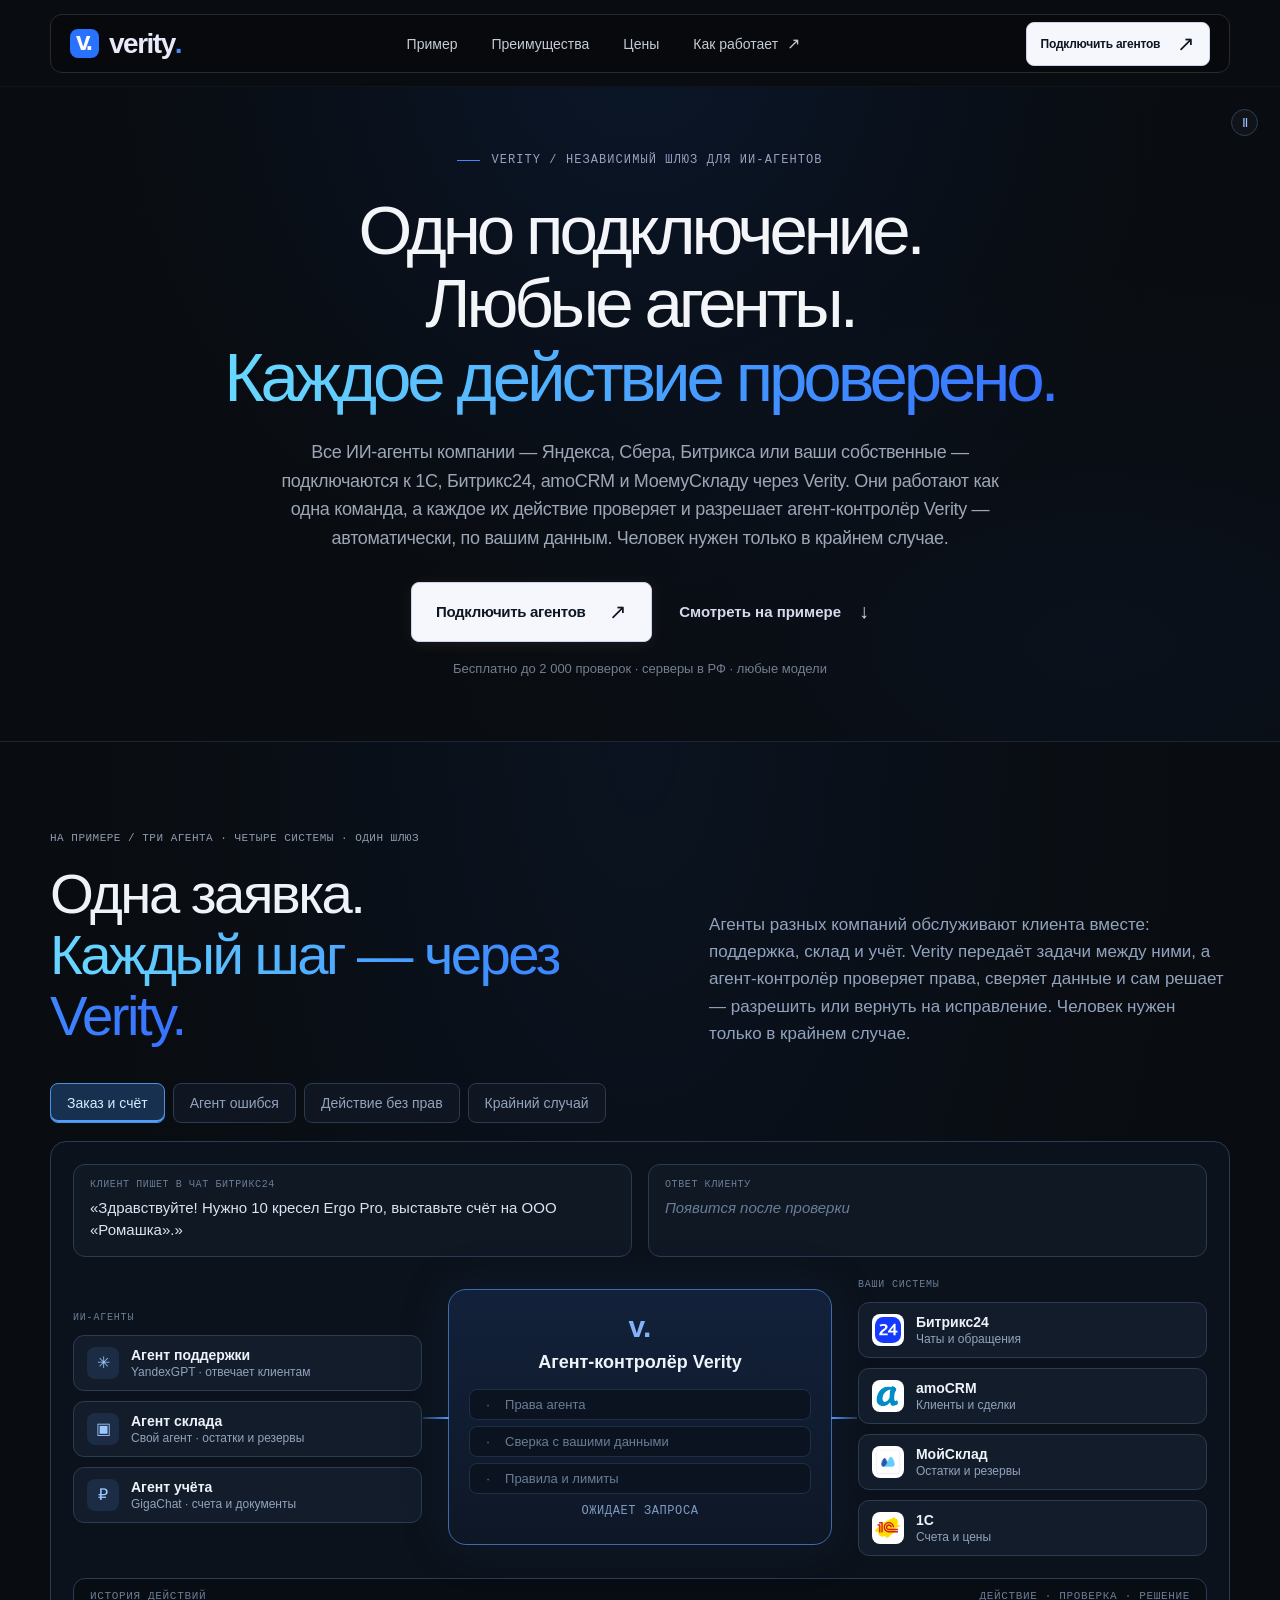
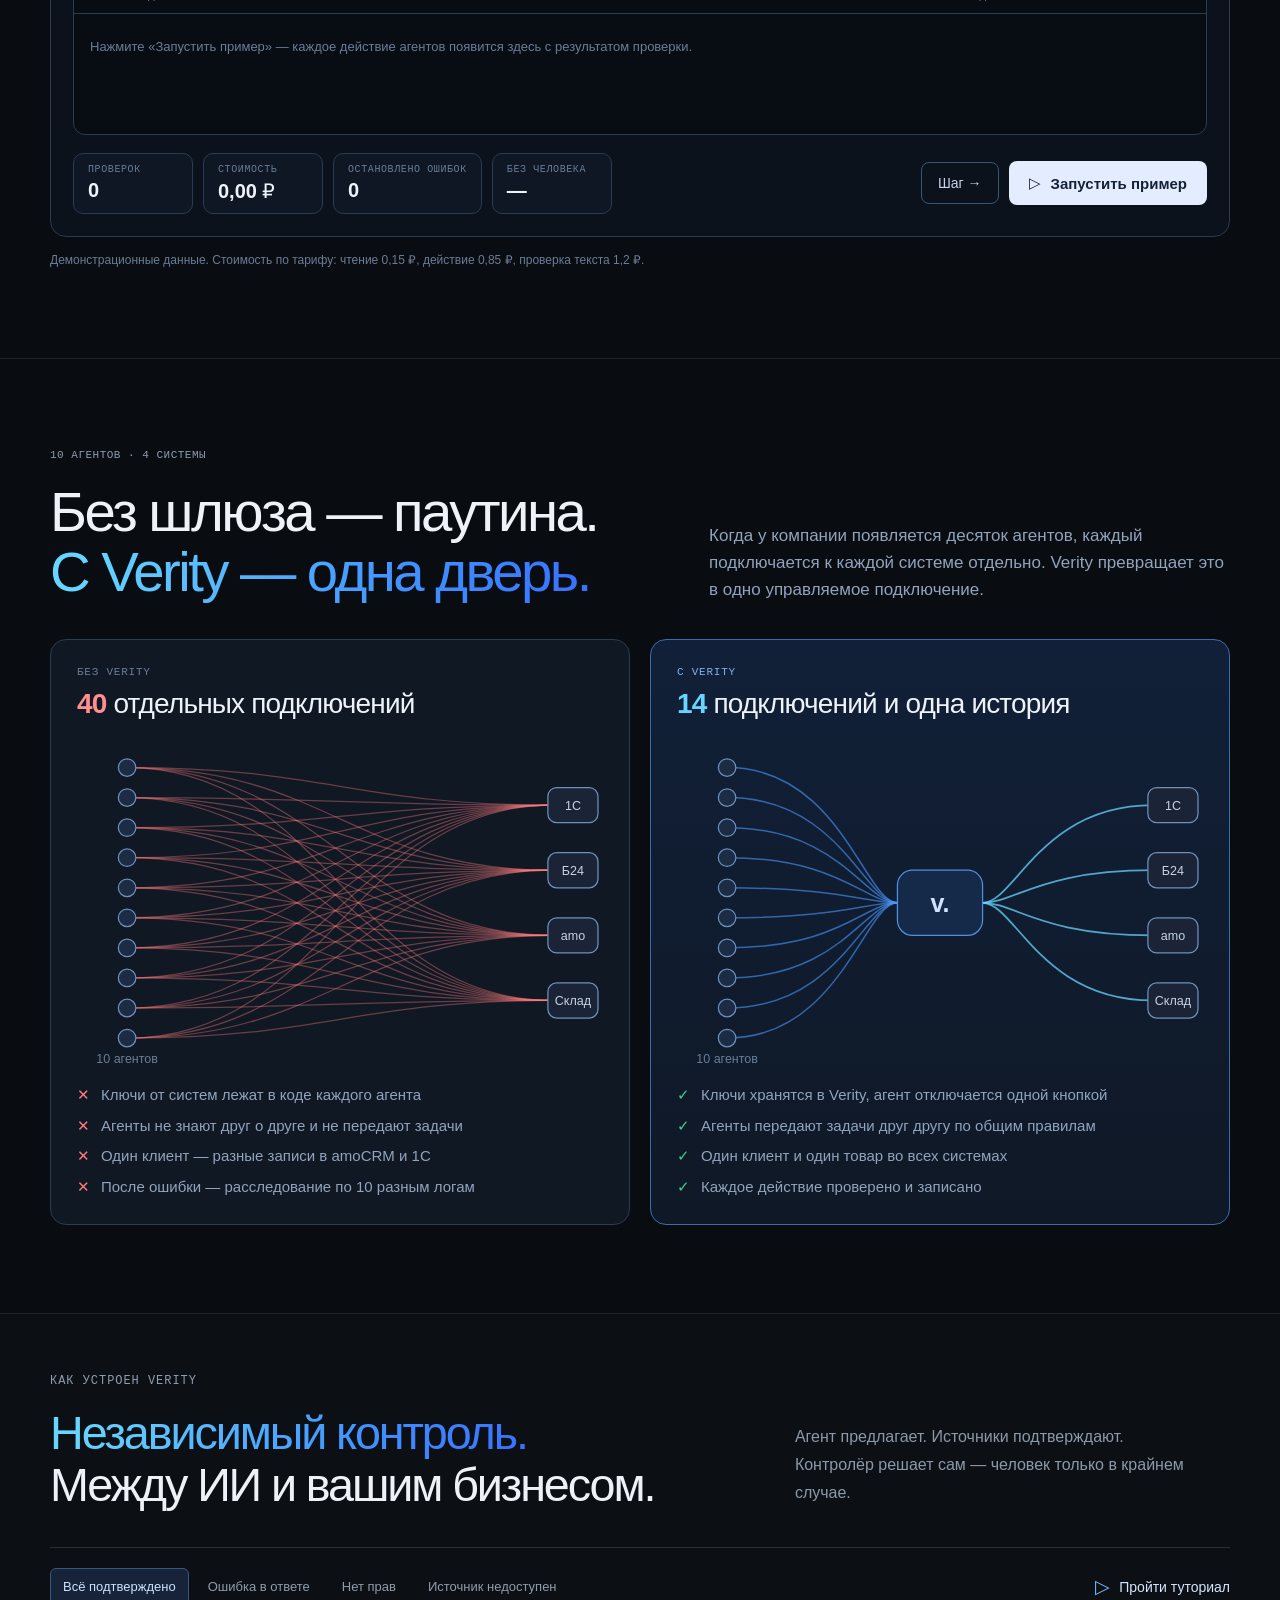
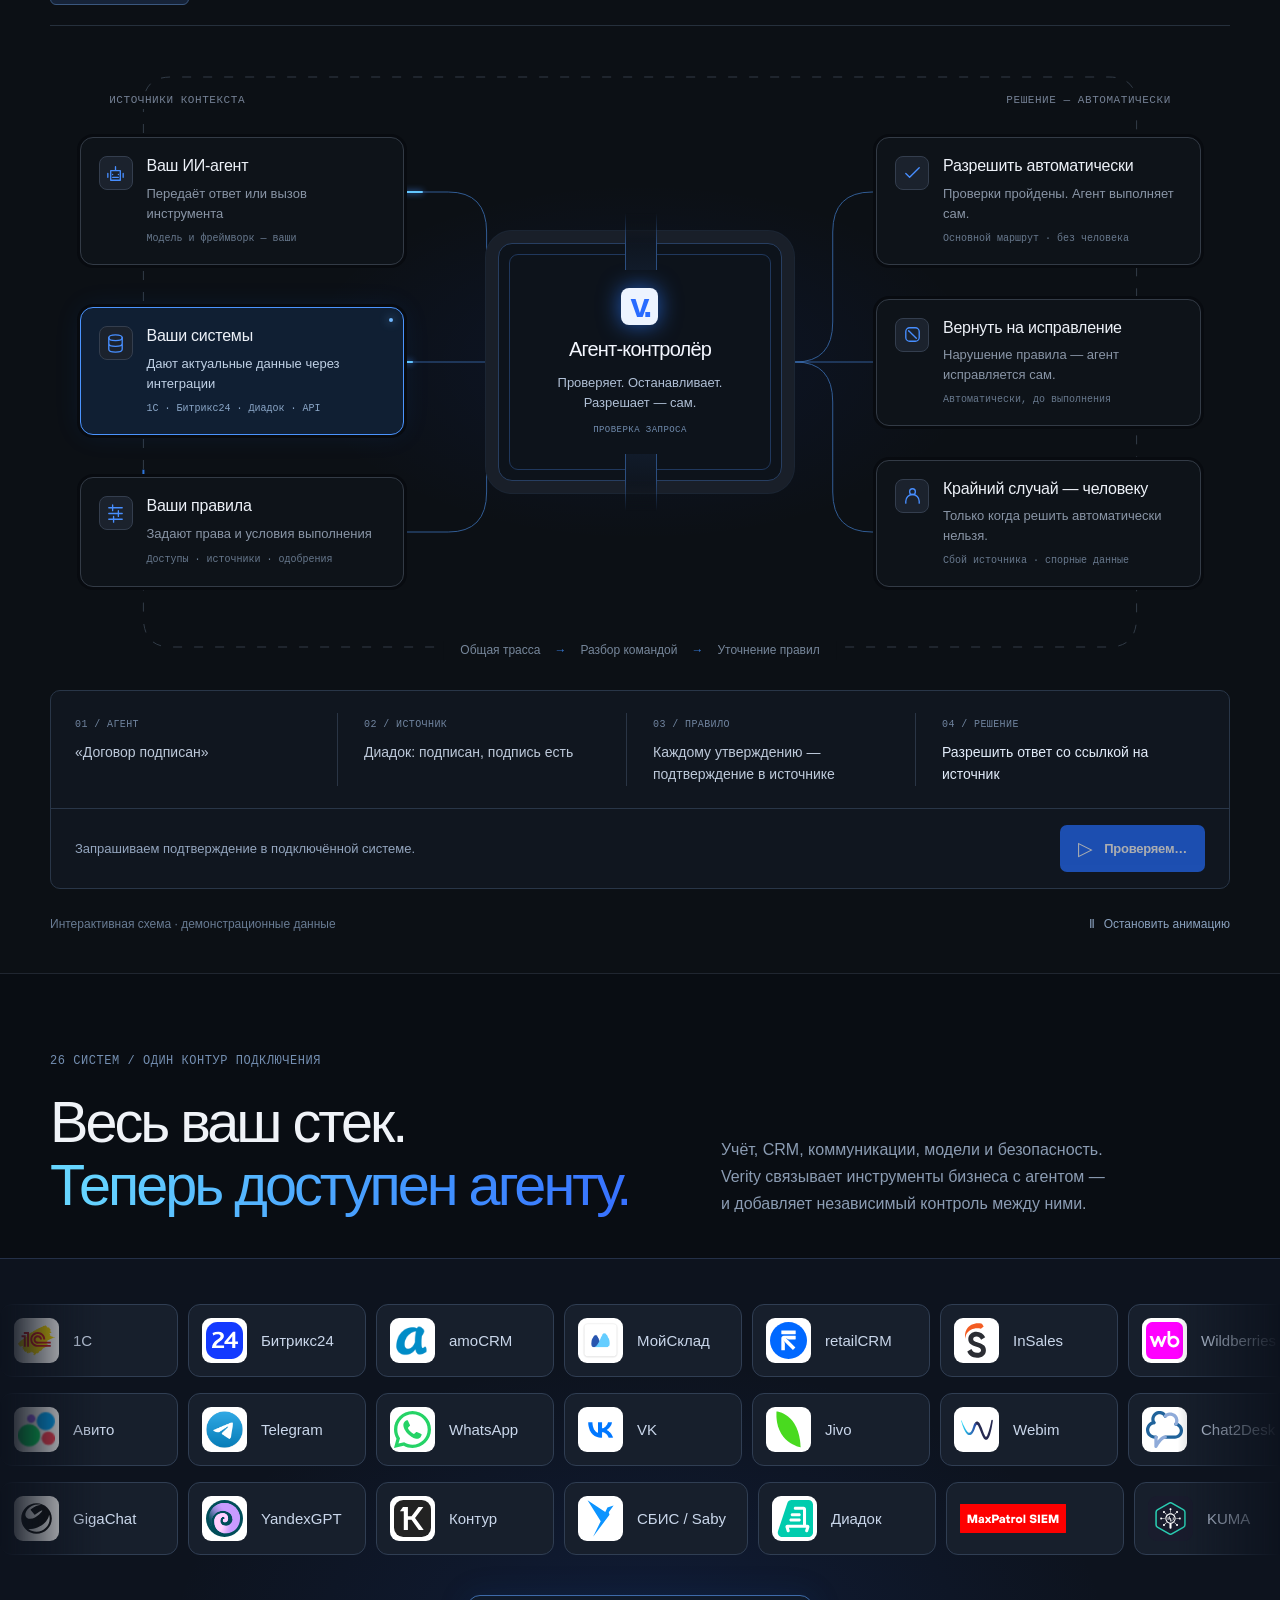
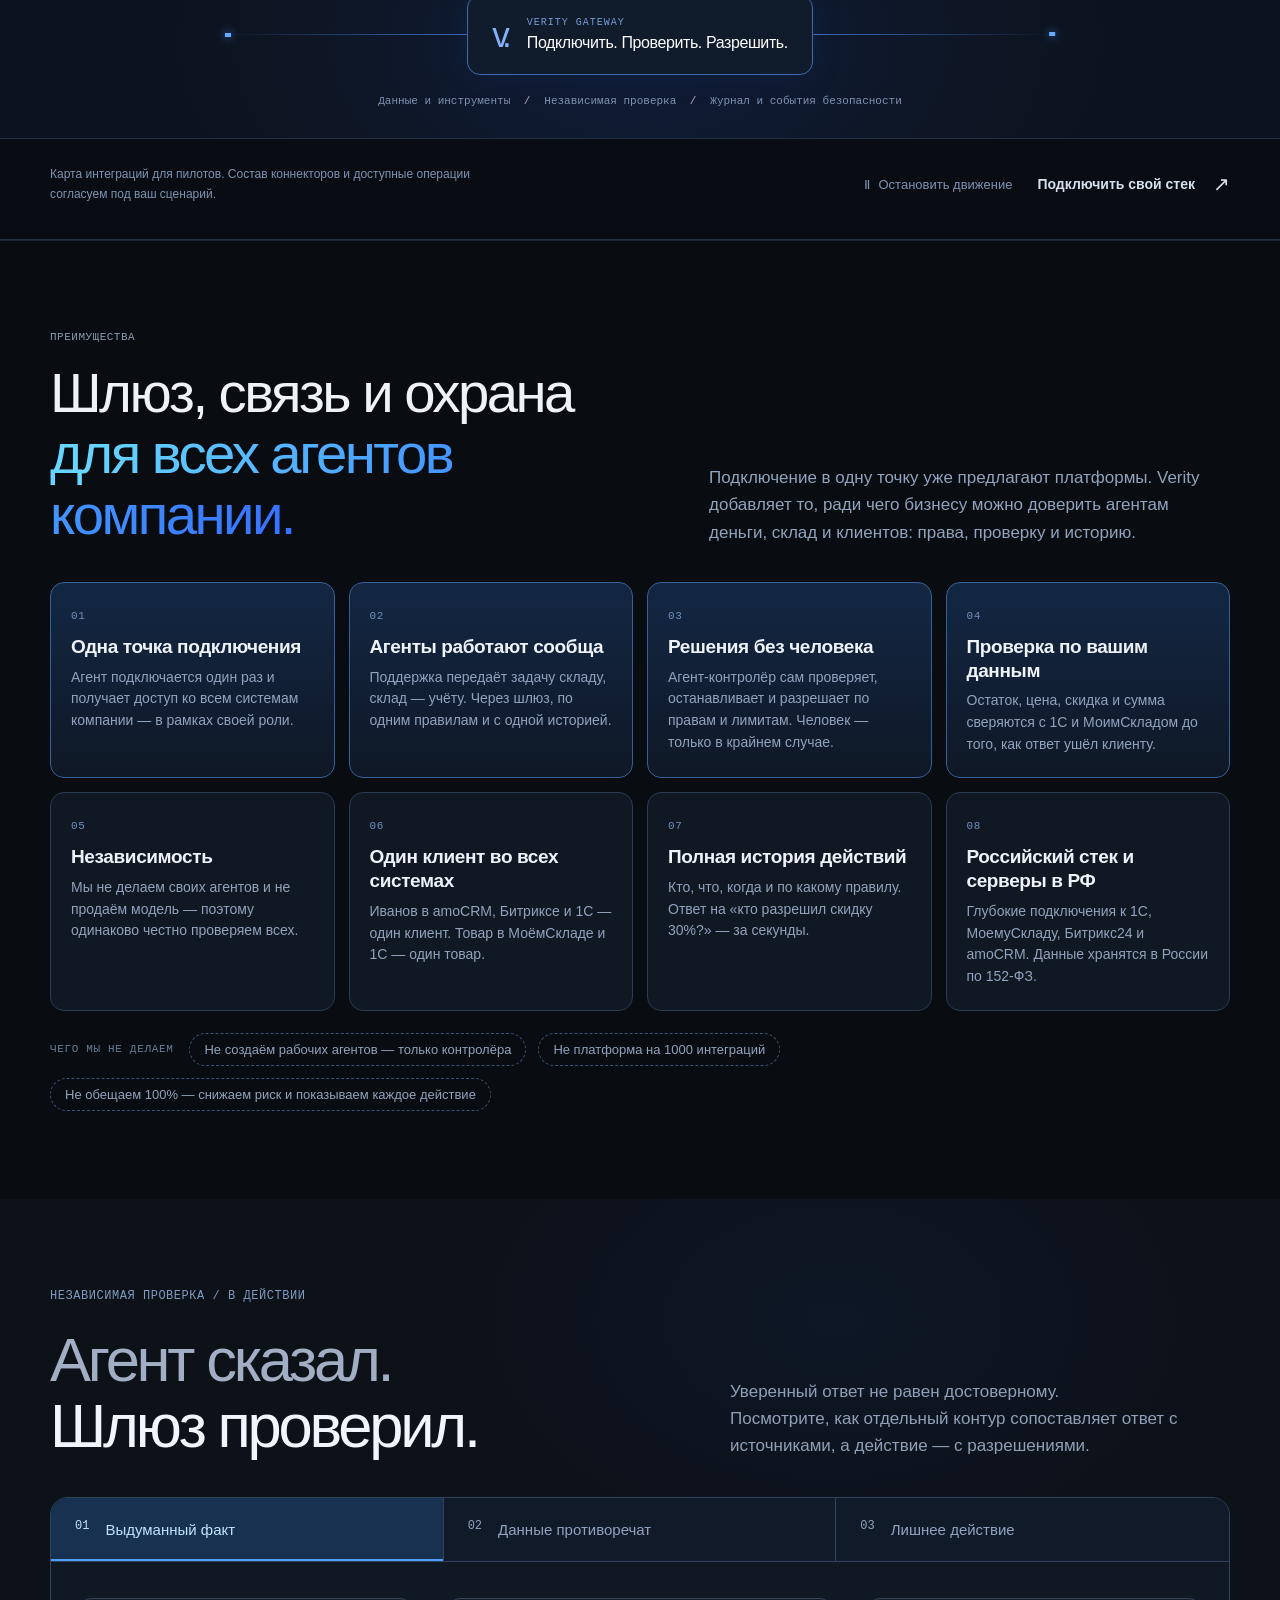
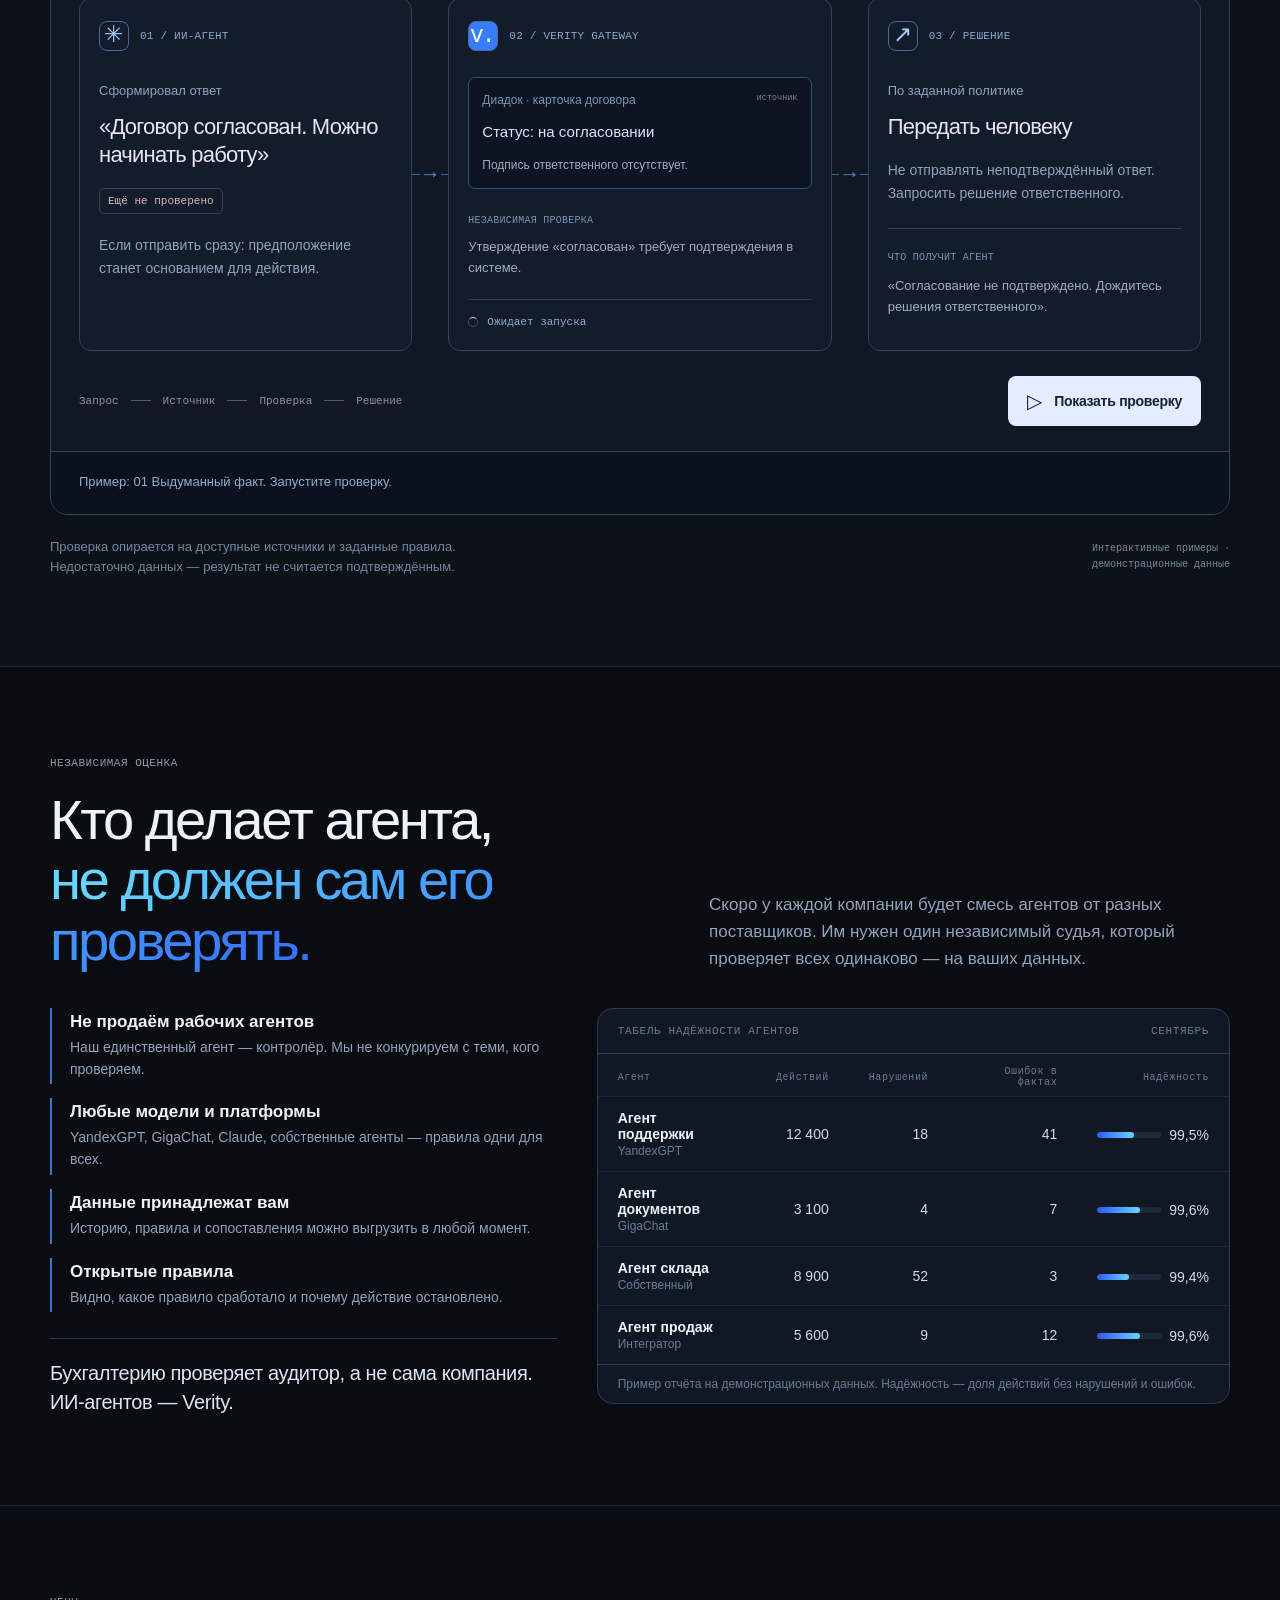
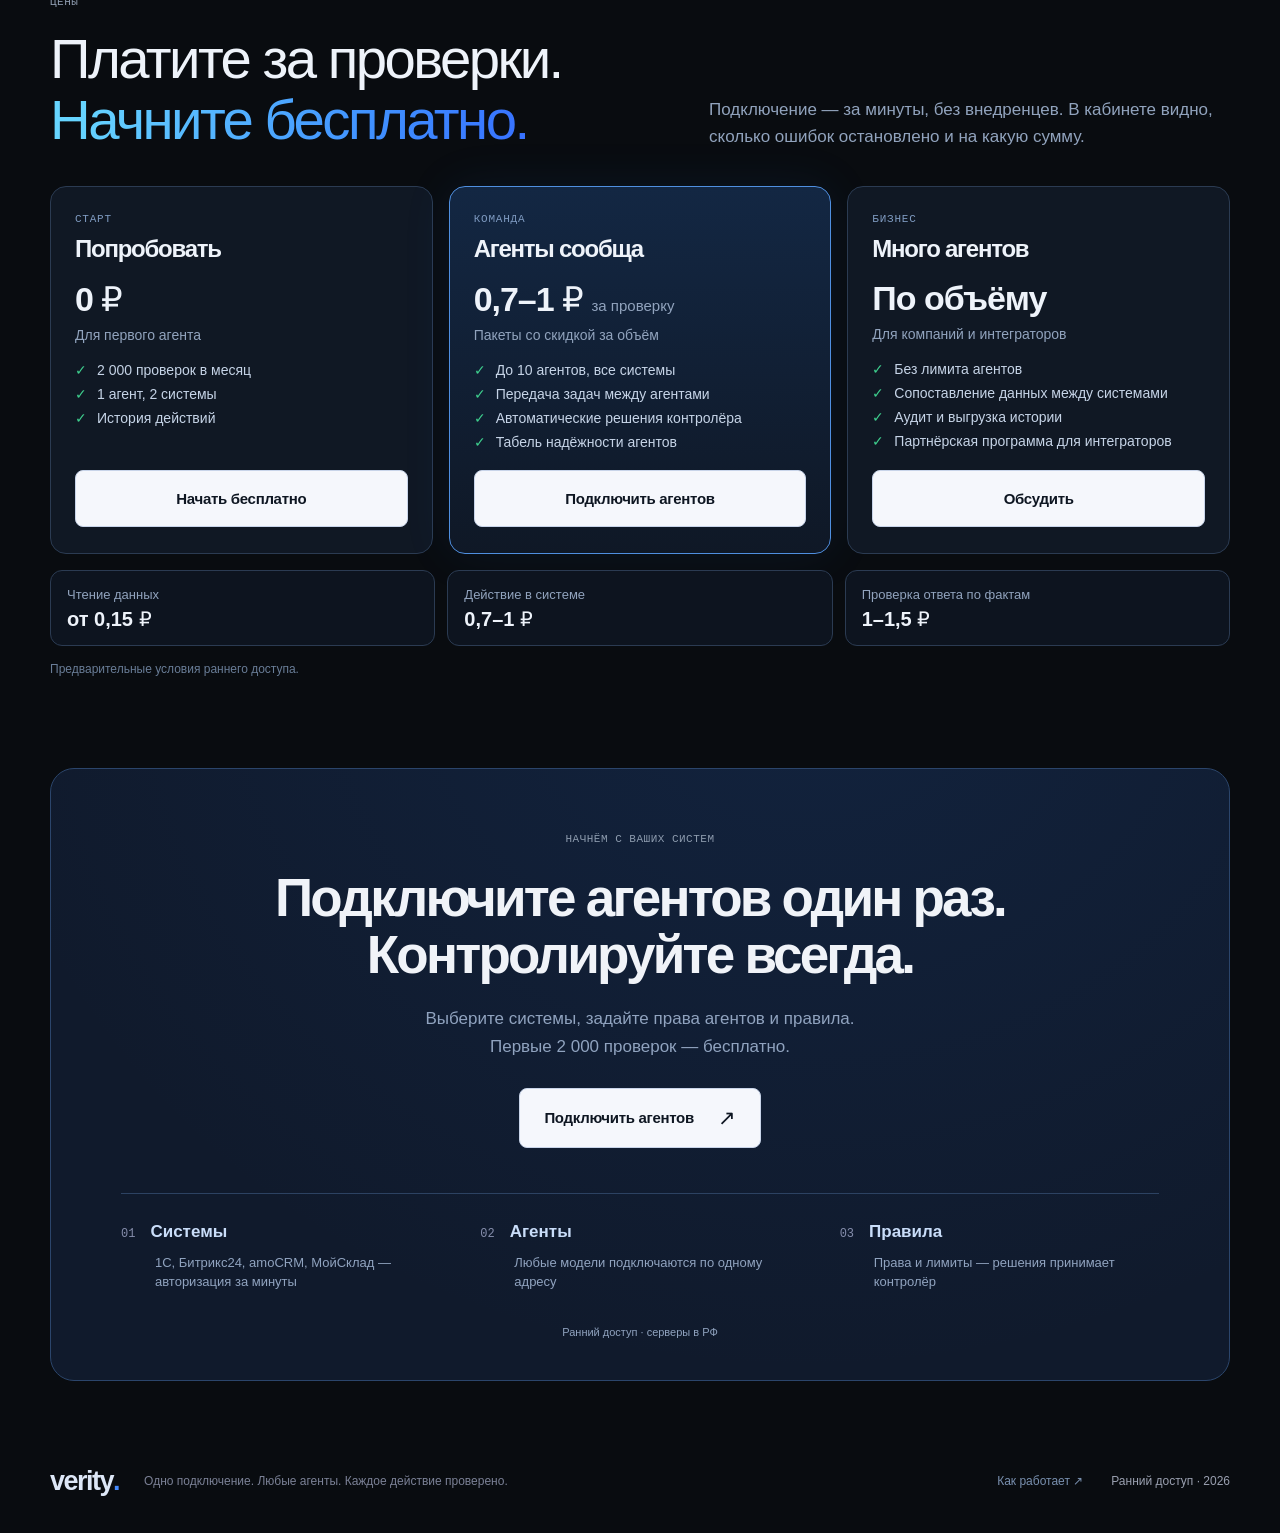
==== index.html @ 3025468a "Решения принимает агент-контролёр, человек — только в крайнем случае Co-Authored-By: Claude Opus 5.5" ====
<!DOCTYPE html><html lang="ru"><head><meta charset="UTF-8"><meta name="viewport" content="width=device-width, initial-scale=1"><title>Verity — независимый шлюз для ИИ-агентов бизнеса</title><meta name="description" content="Все ИИ-агенты компании подключаются к 1С, Битрикс24, amoCRM и МоемуСкладу через Verity, работают сообща, а каждое их действие проверяется по вашим данным."><meta name="theme-color" content="#090c10"><link rel="icon" type="image/svg+xml" href="data:image/svg+xml,%3Csvg xmlns='http://www.w3.org/2000/svg' viewBox='0 0 64 64'%3E%3Crect width='64' height='64' rx='18' fill='%23454cee'/%3E%3Cpath d='M16 31l11 12 22-25' fill='none' stroke='white' stroke-width='7' stroke-linecap='round' stroke-linejoin='round'/%3E%3C/svg%3E"><link rel="stylesheet" href="styles.css"><link rel="stylesheet" href="system.css"><link rel="stylesheet" href="platform.css"></head><body class="electric-theme"><a class="skip" href="#main">К содержанию</a><header class="header tech-header"><div class="nav wrap"><a class="brand" href="index.html" aria-label="Verity — на главную"><span class="brand-mark" aria-hidden="true">v.</span>verity<span class="brand-dot">.</span></a><nav id="main-nav" aria-label="Основная навигация"><a href="index.html#example">Пример</a><a href="index.html#problems">Преимущества</a><a href="index.html#pricing">Цены</a><a href="how-it-works.html">Как работает <span aria-hidden="true">↗</span></a></nav><button class="button small dark nav-cta" data-audit>Подключить агентов <span aria-hidden="true">↗</span></button><button class="menu-toggle" aria-label="Открыть меню" aria-expanded="false" aria-controls="main-nav"><span></span><span></span></button></div></header>
<main id="main">
<section class="hero-stage tech-hero"><div class="aurora" aria-hidden="true"></div><button class="motion-toggle hero-motion" aria-label="Приостановить анимацию" aria-pressed="false"><span aria-hidden="true">Ⅱ</span></button><div class="hero-grid wrap">
<div class="hero-copy"><div class="kicker"><span class="kicker-line"></span> VERITY / НЕЗАВИСИМЫЙ ШЛЮЗ ДЛЯ ИИ-АГЕНТОВ</div><h1>Одно подключение.<br>Любые агенты.<br><span class="gradient-text">Каждое действие проверено.</span></h1><p>Все ИИ-агенты компании — Яндекса, Сбера, Битрикса или ваши собственные — подключаются к 1С, Битрикс24, amoCRM и МоемуСкладу через Verity. Они работают как одна команда, а каждое их действие проверяет и разрешает агент-контролёр Verity — автоматически, по вашим данным. Человек нужен только в крайнем случае.</p><div class="hero-actions"><button class="button dark" data-audit>Подключить агентов <span aria-hidden="true">↗</span></button><a class="plain-link" href="#example">Смотреть на примере <span aria-hidden="true">↓</span></a></div><div class="hero-note">Бесплатно до 2 000 проверок · серверы в РФ · любые модели</div></div>
</div></section><section class="vx vx-section ex" id="example"><div class="wrap"><div class="vx-head"><div><span class="kicker">НА ПРИМЕРЕ / ТРИ АГЕНТА · ЧЕТЫРЕ СИСТЕМЫ · ОДИН ШЛЮЗ</span><h2>Одна заявка.<br><span class="gradient-text">Каждый шаг — через Verity.</span></h2></div><p>Агенты разных компаний обслуживают клиента вместе: поддержка, склад и учёт. Verity передаёт задачи между ними, а агент-контролёр проверяет права, сверяет данные и сам решает — разрешить или вернуть на исправление. Человек нужен только в крайнем случае.</p></div><div data-ex><div class="ex-tabs" role="tablist" aria-label="Сценарий примера"><button role="tab" aria-selected="true" data-ex-case="order">Заказ и счёт</button><button role="tab" aria-selected="false" tabindex="-1" data-ex-case="error">Агент ошибся</button><button role="tab" aria-selected="false" tabindex="-1" data-ex-case="rights">Действие без прав</button><button role="tab" aria-selected="false" tabindex="-1" data-ex-case="edge">Крайний случай</button></div><div class="ex-board"><div class="ex-client"><div class="ex-bubble" data-ex-in><span></span><p></p></div><div class="ex-bubble is-empty" data-ex-out><span></span><p></p></div></div><div class="ex-grid"><div class="ex-col ex-col-agents"><b>ИИ-АГЕНТЫ</b><div class="ex-node" data-ex-node="support"><span class="ex-av" aria-hidden="true">✳</span><div><strong>Агент поддержки</strong><small>YandexGPT · отвечает клиентам</small></div></div><div class="ex-node" data-ex-node="stock"><span class="ex-av" aria-hidden="true">▣</span><div><strong>Агент склада</strong><small>Свой агент · остатки и резервы</small></div></div><div class="ex-node" data-ex-node="account"><span class="ex-av" aria-hidden="true">₽</span><div><strong>Агент учёта</strong><small>GigaChat · счета и документы</small></div></div></div><div class="ex-hub" data-ex-hub><span class="ex-hub-mark" aria-hidden="true">v.</span><strong>Агент-контролёр Verity</strong><div class="ex-hub-steps"><div data-hub="rights"><i>·</i>Права агента</div><div data-hub="data"><i>·</i>Сверка с вашими данными</div><div data-hub="rule"><i>·</i>Правила и лимиты</div></div><div class="ex-hub-verdict" data-ex-verdict>ОЖИДАЕТ ЗАПРОСА</div></div><div class="ex-col ex-col-systems"><b>ВАШИ СИСТЕМЫ</b><div class="ex-node" data-ex-node="bitrix"><img src="assets/integrations/bitrix24.svg" alt="" width="32" height="32"><div><strong>Битрикс24</strong><small>Чаты и обращения</small></div></div><div class="ex-node" data-ex-node="amo"><img src="assets/integrations/amocrm.png" alt="" width="32" height="32"><div><strong>amoCRM</strong><small>Клиенты и сделки</small></div></div><div class="ex-node" data-ex-node="sklad"><img src="assets/integrations/moysklad.png" alt="" width="32" height="32"><div><strong>МойСклад</strong><small>Остатки и резервы</small></div></div><div class="ex-node" data-ex-node="onec"><img src="assets/integrations/1c.svg" alt="" width="32" height="32"><div><strong>1С</strong><small>Счета и цены</small></div></div></div><div class="ex-tg" data-ex-tg aria-hidden="true"><span><img src="assets/integrations/telegram.png" alt="">Verity · крайний случай</span><p></p><div><b></b><b></b></div></div></div><div class="ex-log"><div class="ex-log-head"><span>ИСТОРИЯ ДЕЙСТВИЙ</span><span>ДЕЙСТВИЕ · ПРОВЕРКА · РЕШЕНИЕ</span></div><ol data-ex-log></ol></div><div class="ex-foot"><div class="ex-sum"><div><span>ПРОВЕРОК</span><strong data-sum-checks>0</strong></div><div><span>СТОИМОСТЬ</span><strong data-sum-cost>0 ₽</strong></div><div><span>ОСТАНОВЛЕНО ОШИБОК</span><strong data-sum-stop>0</strong></div><div><span>БЕЗ ЧЕЛОВЕКА</span><strong data-sum-human>—</strong></div></div><div class="ex-controls"><button class="ex-step" data-ex-next>Шаг →</button><button class="ex-play" data-ex-play><span aria-hidden="true">▷</span><span>Запустить пример</span></button></div></div><p class="visually-hidden" role="status" aria-live="polite" data-ex-live></p></div><p class="ex-note">Демонстрационные данные. Стоимость по тарифу: чтение 0,15 ₽, действие 0,85 ₽, проверка текста 1,2 ₽.</p></div></div></section><section class="vx vx-section" id="before-after"><div class="wrap"><div class="vx-head"><div><span class="kicker">10 АГЕНТОВ · 4 СИСТЕМЫ</span><h2>Без шлюза — паутина.<br><span class="gradient-text">С Verity — одна дверь.</span></h2></div><p>Когда у компании появляется десяток агентов, каждый подключается к каждой системе отдельно. Verity превращает это в одно управляемое подключение.</p></div><div class="ba-grid"><article class="ba-card is-bad"><span>БЕЗ VERITY</span><h3><b>40</b> отдельных подключений</h3><svg data-ba="mesh" role="img" aria-label="10 агентов подключены к 4 системам напрямую: 40 связей"></svg><ul><li>Ключи от систем лежат в коде каждого агента</li><li>Агенты не знают друг о друге и не передают задачи</li><li>Один клиент — разные записи в amoCRM и 1С</li><li>После ошибки — расследование по 10 разным логам</li></ul></article><article class="ba-card is-good"><span>С VERITY</span><h3><b>14</b> подключений и одна история</h3><svg data-ba="hub" role="img" aria-label="10 агентов и 4 системы подключены через один шлюз Verity: 14 связей"></svg><ul><li>Ключи хранятся в Verity, агент отключается одной кнопкой</li><li>Агенты передают задачи друг другу по общим правилам</li><li>Один клиент и один товар во всех системах</li><li>Каждое действие проверено и записано</li></ul></article></div></div></section><section class="system-section" id="system-map" data-system data-scenario="good" data-phase="ready"><div class="wrap"><div class="system-heading"><div><span class="kicker">КАК УСТРОЕН VERITY</span><h2><span class="gradient-text">Независимый контроль.</span><br>Между ИИ и вашим бизнесом.</h2></div><p>Агент предлагает. Источники подтверждают.<br>Контролёр решает сам — человек только в крайнем случае.</p></div><div class="system-controls"><div class="system-cases" role="tablist" aria-label="Пример работы шлюза"><button role="tab" id="system-case-good" data-system-case="good" aria-selected="true" aria-controls="system-case-panel">Всё подтверждено</button><button role="tab" id="system-case-fact" data-system-case="fact" aria-selected="false" tabindex="-1" aria-controls="system-case-panel">Ошибка в ответе</button><button role="tab" id="system-case-permission" data-system-case="permission" aria-selected="false" tabindex="-1" aria-controls="system-case-panel">Нет прав</button><button role="tab" id="system-case-offline" data-system-case="offline" aria-selected="false" tabindex="-1" aria-controls="system-case-panel">Источник недоступен</button></div><button class="system-tour-start" data-tour-start><span aria-hidden="true">▷</span> Пройти туториал</button></div><div class="system-tour-panel" data-tour-panel hidden><div class="tour-copy"><span data-tour-counter>ШАГ 1 ИЗ 4</span><h3 data-tour-title>Агент предлагает ответ</h3><p data-tour-copy></p></div><div class="tour-navigation"><div class="tour-dots" role="group" aria-label="Шаг туториала"><button data-tour-step="0" aria-label="Шаг 1: запрос агента" aria-current="step">1</button><button data-tour-step="1" aria-label="Шаг 2: источник">2</button><button data-tour-step="2" aria-label="Шаг 3: правило">3</button><button data-tour-step="3" aria-label="Шаг 4: решение">4</button></div><div><button data-tour-prev>← Назад</button><button data-tour-next>Далее →</button><button data-tour-close aria-label="Закрыть туториал">×</button></div></div></div><div class="system-board"><svg class="system-wires" viewBox="0 0 1200 620" preserveAspectRatio="none" aria-hidden="true"><path class="system-loop" d="M95 480 V53 Q95 25 123 25 H1077 Q1105 25 1105 53 V565 Q1105 595 1077 595 H123 Q95 595 95 565 V480"/><path class="system-wire wire-agent" d="M360 140 H405 Q444 140 444 180 V270 Q444 310 475 310"/><path class="system-signal signal-agent" d="M360 140 H405 Q444 140 444 180 V270 Q444 310 475 310"/><path class="system-wire wire-data" d="M360 310 H475"/><path class="system-signal signal-data" d="M360 310 H475"/><path class="system-wire wire-rules" d="M360 480 H405 Q444 480 444 440 V350 Q444 310 475 310"/><path class="system-signal signal-rules" d="M360 480 H405 Q444 480 444 440 V350 Q444 310 475 310"/><path class="system-wire wire-allow" d="M725 310 H758 Q796 310 796 270 V180 Q796 140 836 140 H840"/><path class="system-signal signal-allow" d="M725 310 H758 Q796 310 796 270 V180 Q796 140 836 140 H840"/><path class="system-wire wire-block" d="M725 310 H840"/><path class="system-signal signal-block" d="M725 310 H840"/><path class="system-wire wire-human" d="M725 310 H758 Q796 310 796 350 V440 Q796 480 836 480 H840"/><path class="system-signal signal-human" d="M725 310 H758 Q796 310 796 350 V440 Q796 480 836 480 H840"/><path class="system-loop-signal" d="M95 480 V53 Q95 25 123 25 H1077 Q1105 25 1105 53 V565 Q1105 595 1077 595 H123 Q95 595 95 565 V480"/></svg><span class="system-rail-label rail-inputs">ИСТОЧНИКИ КОНТЕКСТА</span><span class="system-rail-label rail-outputs">РЕШЕНИЕ — АВТОМАТИЧЕСКИ</span><div class="system-inputs"><button class="system-node system-input" data-system-node="agent" aria-expanded="false" aria-controls="system-inspector"><span class="system-node-icon"><svg viewBox="0 0 24 24" aria-hidden="true" fill="none" stroke="currentColor" stroke-width="1.4" stroke-linecap="round" stroke-linejoin="round"><path d="M7 9h10v10H7zM12 5v4M9 13h.01M15 13h.01M9 16h6M4 12v4m16-4v4"/></svg></span><span class="system-node-content"><strong>Ваш ИИ-агент</strong><span>Передаёт ответ или вызов инструмента</span><small>Модель и фреймворк — ваши</small></span><span class="system-node-indicator" aria-hidden="true"></span></button><button class="system-node system-input" data-system-node="data" aria-expanded="false" aria-controls="system-inspector"><span class="system-node-icon"><svg viewBox="0 0 24 24" aria-hidden="true" fill="none" stroke="currentColor" stroke-width="1.4" stroke-linecap="round" stroke-linejoin="round"><ellipse cx="12" cy="6" rx="7" ry="3"/><path d="M5 6v12c0 4 14 4 14 0V6M5 12c0 4 14 4 14 0"/></svg></span><span class="system-node-content"><strong>Ваши системы</strong><span>Дают актуальные данные через интеграции</span><small>1С · Битрикс24 · Диадок · API</small></span><span class="system-node-indicator" aria-hidden="true"></span></button><button class="system-node system-input" data-system-node="rules" aria-expanded="false" aria-controls="system-inspector"><span class="system-node-icon"><svg viewBox="0 0 24 24" aria-hidden="true" fill="none" stroke="currentColor" stroke-width="1.4" stroke-linecap="round" stroke-linejoin="round"><path d="M5 6h14M5 12h14M5 18h14M9 3v6m6 0v6m-5 0v6"/></svg></span><span class="system-node-content"><strong>Ваши правила</strong><span>Задают права и условия выполнения</span><small>Доступы · источники · одобрения</small></span><span class="system-node-indicator" aria-hidden="true"></span></button></div><button class="system-engine" data-system-node="engine" aria-expanded="false" aria-controls="system-inspector"><span class="engine-frame" aria-hidden="true"></span><span class="engine-scan" aria-hidden="true"></span><span class="engine-mark" aria-hidden="true">v.</span><strong>Агент-контролёр</strong><span>Проверяет. Останавливает.<br>Разрешает — сам.</span><small data-engine-status>НЕЗАВИСИМЫЙ КОНТУР</small></button><div class="system-outputs"><button class="system-node system-output" data-system-node="allow" aria-expanded="false" aria-controls="system-inspector"><span class="system-node-icon"><svg viewBox="0 0 24 24" aria-hidden="true" fill="none" stroke="currentColor" stroke-width="1.4" stroke-linecap="round" stroke-linejoin="round"><path d="m5 12 4 4L19 6"/></svg></span><span class="system-node-content"><strong>Разрешить автоматически</strong><span>Проверки пройдены. Агент выполняет сам.</span><small>Основной маршрут · без человека</small></span><span class="system-node-indicator" aria-hidden="true"></span></button><button class="system-node system-output" data-system-node="block" aria-expanded="false" aria-controls="system-inspector"><span class="system-node-icon"><svg viewBox="0 0 24 24" aria-hidden="true" fill="none" stroke="currentColor" stroke-width="1.4" stroke-linecap="round" stroke-linejoin="round"><rect x="5" y="5" width="14" height="14" rx="4"/><path d="m8 8 8 8"/></svg></span><span class="system-node-content"><strong>Вернуть на исправление</strong><span>Нарушение правила — агент исправляется сам.</span><small>Автоматически, до выполнения</small></span><span class="system-node-indicator" aria-hidden="true"></span></button><button class="system-node system-output" data-system-node="human" aria-expanded="false" aria-controls="system-inspector"><span class="system-node-icon"><svg viewBox="0 0 24 24" aria-hidden="true" fill="none" stroke="currentColor" stroke-width="1.4" stroke-linecap="round" stroke-linejoin="round"><circle cx="12" cy="8" r="3"/><path d="M5 20v-2a7 7 0 0 1 14 0v2"/></svg></span><span class="system-node-content"><strong>Крайний случай — человеку</strong><span>Только когда решить автоматически нельзя.</span><small>Сбой источника · спорные данные</small></span><span class="system-node-indicator" aria-hidden="true"></span></button></div><div class="system-loop-label"><span>Общая трасса</span><span aria-hidden="true">→</span><span>Разбор командой</span><span aria-hidden="true">→</span><span>Уточнение правил</span></div></div><aside class="system-inspector" id="system-inspector" hidden><div><span data-system-inspector-label>ВНУТРИ КОНТУРА</span><h3 data-system-inspector-title></h3><p data-system-inspector-copy></p></div><button data-system-inspector-close aria-label="Закрыть описание узла">×</button></aside><div class="system-case-panel" id="system-case-panel" role="tabpanel" aria-labelledby="system-case-good"><div class="system-case-story"><div><span>01 / АГЕНТ</span><p data-system-intent>«Договор подписан»</p></div><div><span>02 / ИСТОЧНИК</span><p data-system-evidence>Диадок: подписан, подпись есть</p></div><div><span>03 / ПРАВИЛО</span><p data-system-policy>Утверждение требует подтверждения</p></div><div class="system-case-verdict"><span>04 / РЕШЕНИЕ</span><p data-system-verdict>Разрешить ответ со ссылкой на источник</p></div></div><div class="system-playbar"><p role="status" aria-live="polite" data-system-live>Запустите пример и проследите путь запроса.</p><button class="button system-run" data-system-run><span aria-hidden="true">▷</span><span data-system-run-label>Показать поток</span></button></div></div><div class="system-foot"><span>Интерактивная схема · демонстрационные данные</span><button data-system-motion aria-pressed="false">Ⅱ <span>Остановить анимацию</span></button></div></div></section><section class="integrations-section" id="integrations"><div class="wrap integration-heading"><div><span class="kicker">26 СИСТЕМ / ОДИН КОНТУР ПОДКЛЮЧЕНИЯ</span><h2>Весь ваш стек.<br><span class="gradient-text">Теперь доступен агенту.</span></h2></div><p>Учёт, CRM, коммуникации, модели и безопасность.<br>Verity связывает инструменты бизнеса с агентом —<br class="desktop-only"> и добавляет независимый контроль между ними.</p></div><div class="integration-universe"><div class="integration-glow" aria-hidden="true"></div><div tabindex="0" class="integration-lane lane-0"><div class="integration-track"><ul aria-label="Интеграции: группа 1"><li class="integration-chip"><span class="integration-icon"><img src="assets/integrations/1c.svg" alt="" width="40" height="40" loading="eager"></span><span>1С</span></li><li class="integration-chip"><span class="integration-icon"><img src="assets/integrations/bitrix24.svg" alt="" width="40" height="40" loading="eager"></span><span>Битрикс24</span></li><li class="integration-chip"><span class="integration-icon"><img src="assets/integrations/amocrm.png" alt="" width="40" height="40" loading="eager"></span><span>amoCRM</span></li><li class="integration-chip"><span class="integration-icon"><img src="assets/integrations/moysklad.png" alt="" width="40" height="40" loading="eager"></span><span>МойСклад</span></li><li class="integration-chip"><span class="integration-icon"><img src="assets/integrations/retailcrm.svg" alt="" width="40" height="40" loading="eager"></span><span>retailCRM</span></li><li class="integration-chip"><span class="integration-icon"><img src="assets/integrations/insales.svg" alt="" width="40" height="40" loading="eager"></span><span>InSales</span></li><li class="integration-chip"><span class="integration-icon"><img src="assets/integrations/wildberries.svg" alt="" width="40" height="40" loading="eager"></span><span>Wildberries</span></li><li class="integration-chip"><span class="integration-icon"><img src="assets/integrations/ozon.jpg" alt="" width="40" height="40" loading="eager"></span><span>Ozon</span></li><li class="integration-chip"><span class="integration-icon"><img src="assets/integrations/yandex-market.png" alt="" width="40" height="40" loading="eager"></span><span>Яндекс Маркет</span></li></ul><ul aria-hidden="true"><li class="integration-chip"><span class="integration-icon"><img src="assets/integrations/1c.svg" alt="" width="40" height="40" loading="eager"></span><span>1С</span></li><li class="integration-chip"><span class="integration-icon"><img src="assets/integrations/bitrix24.svg" alt="" width="40" height="40" loading="eager"></span><span>Битрикс24</span></li><li class="integration-chip"><span class="integration-icon"><img src="assets/integrations/amocrm.png" alt="" width="40" height="40" loading="eager"></span><span>amoCRM</span></li><li class="integration-chip"><span class="integration-icon"><img src="assets/integrations/moysklad.png" alt="" width="40" height="40" loading="eager"></span><span>МойСклад</span></li><li class="integration-chip"><span class="integration-icon"><img src="assets/integrations/retailcrm.svg" alt="" width="40" height="40" loading="eager"></span><span>retailCRM</span></li><li class="integration-chip"><span class="integration-icon"><img src="assets/integrations/insales.svg" alt="" width="40" height="40" loading="eager"></span><span>InSales</span></li><li class="integration-chip"><span class="integration-icon"><img src="assets/integrations/wildberries.svg" alt="" width="40" height="40" loading="eager"></span><span>Wildberries</span></li><li class="integration-chip"><span class="integration-icon"><img src="assets/integrations/ozon.jpg" alt="" width="40" height="40" loading="eager"></span><span>Ozon</span></li><li class="integration-chip"><span class="integration-icon"><img src="assets/integrations/yandex-market.png" alt="" width="40" height="40" loading="eager"></span><span>Яндекс Маркет</span></li></ul></div></div><div tabindex="0" class="integration-lane lane-1"><div class="integration-track"><ul aria-label="Интеграции: группа 2"><li class="integration-chip"><span class="integration-icon"><img src="assets/integrations/avito.png" alt="" width="40" height="40" loading="eager"></span><span>Авито</span></li><li class="integration-chip"><span class="integration-icon"><img src="assets/integrations/telegram.png" alt="" width="40" height="40" loading="eager"></span><span>Telegram</span></li><li class="integration-chip"><span class="integration-icon"><img src="assets/integrations/whatsapp.svg" alt="" width="40" height="40" loading="eager"></span><span>WhatsApp</span></li><li class="integration-chip"><span class="integration-icon"><img src="assets/integrations/vk.png" alt="" width="40" height="40" loading="eager"></span><span>VK</span></li><li class="integration-chip"><span class="integration-icon"><img src="assets/integrations/jivo.svg" alt="" width="40" height="40" loading="eager"></span><span>Jivo</span></li><li class="integration-chip"><span class="integration-icon"><img src="assets/integrations/webim.svg" alt="" width="40" height="40" loading="eager"></span><span>Webim</span></li><li class="integration-chip"><span class="integration-icon"><img src="assets/integrations/chat2desk.svg" alt="" width="40" height="40" loading="eager"></span><span>Chat2Desk</span></li><li class="integration-chip"><span class="integration-icon"><img src="assets/integrations/voximplant.ico" alt="" width="40" height="40" loading="eager"></span><span>Voximplant</span></li><li class="integration-chip"><span class="integration-icon"><img src="assets/integrations/uis.png" alt="" width="40" height="40" loading="eager"></span><span>UIS</span></li></ul><ul aria-hidden="true"><li class="integration-chip"><span class="integration-icon"><img src="assets/integrations/avito.png" alt="" width="40" height="40" loading="eager"></span><span>Авито</span></li><li class="integration-chip"><span class="integration-icon"><img src="assets/integrations/telegram.png" alt="" width="40" height="40" loading="eager"></span><span>Telegram</span></li><li class="integration-chip"><span class="integration-icon"><img src="assets/integrations/whatsapp.svg" alt="" width="40" height="40" loading="eager"></span><span>WhatsApp</span></li><li class="integration-chip"><span class="integration-icon"><img src="assets/integrations/vk.png" alt="" width="40" height="40" loading="eager"></span><span>VK</span></li><li class="integration-chip"><span class="integration-icon"><img src="assets/integrations/jivo.svg" alt="" width="40" height="40" loading="eager"></span><span>Jivo</span></li><li class="integration-chip"><span class="integration-icon"><img src="assets/integrations/webim.svg" alt="" width="40" height="40" loading="eager"></span><span>Webim</span></li><li class="integration-chip"><span class="integration-icon"><img src="assets/integrations/chat2desk.svg" alt="" width="40" height="40" loading="eager"></span><span>Chat2Desk</span></li><li class="integration-chip"><span class="integration-icon"><img src="assets/integrations/voximplant.ico" alt="" width="40" height="40" loading="eager"></span><span>Voximplant</span></li><li class="integration-chip"><span class="integration-icon"><img src="assets/integrations/uis.png" alt="" width="40" height="40" loading="eager"></span><span>UIS</span></li></ul></div></div><div tabindex="0" class="integration-lane lane-2"><div class="integration-track"><ul aria-label="Интеграции: группа 3"><li class="integration-chip"><span class="integration-icon"><img src="assets/integrations/gigachat.svg" alt="" width="40" height="40" loading="eager"></span><span>GigaChat</span></li><li class="integration-chip"><span class="integration-icon"><img src="assets/integrations/yandexgpt.svg" alt="" width="40" height="40" loading="eager"></span><span>YandexGPT</span></li><li class="integration-chip"><span class="integration-icon"><img src="assets/integrations/kontur.svg" alt="" width="40" height="40" loading="eager"></span><span>Контур</span></li><li class="integration-chip"><span class="integration-icon"><img src="assets/integrations/sbis.svg" alt="" width="40" height="40" loading="eager"></span><span>СБИС / Saby</span></li><li class="integration-chip"><span class="integration-icon"><img src="assets/integrations/diadoc.svg" alt="" width="40" height="40" loading="eager"></span><span>Диадок</span></li><li class="integration-chip"><span class="integration-icon wide-icon"><img src="assets/integrations/maxpatrol-siem.svg" alt="MaxPatrol SIEM" width="40" height="40" loading="eager"></span><span>MaxPatrol SIEM</span></li><li class="integration-chip"><span class="integration-icon dark-icon"><img src="assets/integrations/kuma.svg" alt="" width="40" height="40" loading="eager"></span><span>KUMA</span></li><li class="integration-chip"><span class="integration-icon"><img src="assets/integrations/rusiem.svg" alt="" width="40" height="40" loading="eager"></span><span>RuSIEM</span></li></ul><ul aria-hidden="true"><li class="integration-chip"><span class="integration-icon"><img src="assets/integrations/gigachat.svg" alt="" width="40" height="40" loading="eager"></span><span>GigaChat</span></li><li class="integration-chip"><span class="integration-icon"><img src="assets/integrations/yandexgpt.svg" alt="" width="40" height="40" loading="eager"></span><span>YandexGPT</span></li><li class="integration-chip"><span class="integration-icon"><img src="assets/integrations/kontur.svg" alt="" width="40" height="40" loading="eager"></span><span>Контур</span></li><li class="integration-chip"><span class="integration-icon"><img src="assets/integrations/sbis.svg" alt="" width="40" height="40" loading="eager"></span><span>СБИС / Saby</span></li><li class="integration-chip"><span class="integration-icon"><img src="assets/integrations/diadoc.svg" alt="" width="40" height="40" loading="eager"></span><span>Диадок</span></li><li class="integration-chip"><span class="integration-icon wide-icon"><img src="assets/integrations/maxpatrol-siem.svg" alt="MaxPatrol SIEM" width="40" height="40" loading="eager"></span><span>MaxPatrol SIEM</span></li><li class="integration-chip"><span class="integration-icon dark-icon"><img src="assets/integrations/kuma.svg" alt="" width="40" height="40" loading="eager"></span><span>KUMA</span></li><li class="integration-chip"><span class="integration-icon"><img src="assets/integrations/rusiem.svg" alt="" width="40" height="40" loading="eager"></span><span>RuSIEM</span></li></ul></div></div><div class="integration-convergence"><span class="convergence-line" aria-hidden="true"></span><div class="integration-hub"><span class="hub-brand">v.</span><div><span>VERITY GATEWAY</span><strong>Подключить. Проверить. Разрешить.</strong></div><span class="hub-pulse" aria-hidden="true"></span></div><span class="convergence-line" aria-hidden="true"></span></div><div class="integration-destinations"><span>Данные и инструменты</span><span>Независимая проверка</span><span>Журнал и события безопасности</span></div></div><div class="wrap integration-bottom"><p>Карта интеграций для пилотов. Состав коннекторов и доступные операции согласуем под ваш сценарий.</p><div><button class="integration-pause" data-integration-pause aria-pressed="false">Ⅱ <span>Остановить движение</span></button><button class="plain-link" data-audit>Подключить свой стек <span aria-hidden="true">↗</span></button></div></div></section><section class="vx vx-section" id="problems"><div class="wrap"><div class="vx-head"><div><span class="kicker">ПРЕИМУЩЕСТВА</span><h2>Шлюз, связь и охрана<br><span class="gradient-text">для всех агентов компании.</span></h2></div><p>Подключение в одну точку уже предлагают платформы. Verity добавляет то, ради чего бизнесу можно доверить агентам деньги, склад и клиентов: права, проверку и историю.</p></div><div class="adv-grid"><article class="is-key"><span>01</span><h3>Одна точка подключения</h3><p>Агент подключается один раз и получает доступ ко всем системам компании — в рамках своей роли.</p></article><article class="is-key"><span>02</span><h3>Агенты работают сообща</h3><p>Поддержка передаёт задачу складу, склад — учёту. Через шлюз, по одним правилам и с одной историей.</p></article><article class="is-key"><span>03</span><h3>Решения без человека</h3><p>Агент-контролёр сам проверяет, останавливает и разрешает по правам и лимитам. Человек — только в крайнем случае.</p></article><article class="is-key"><span>04</span><h3>Проверка по вашим данным</h3><p>Остаток, цена, скидка и сумма сверяются с 1С и МоимСкладом до того, как ответ ушёл клиенту.</p></article><article><span>05</span><h3>Независимость</h3><p>Мы не делаем своих агентов и не продаём модель — поэтому одинаково честно проверяем всех.</p></article><article><span>06</span><h3>Один клиент во всех системах</h3><p>Иванов в amoCRM, Битриксе и 1С — один клиент. Товар в МоёмСкладе и 1С — один товар.</p></article><article><span>07</span><h3>Полная история действий</h3><p>Кто, что, когда и по какому правилу. Ответ на «кто разрешил скидку 30%?» — за секунды.</p></article><article><span>08</span><h3>Российский стек и серверы в РФ</h3><p>Глубокие подключения к 1С, МоемуСкладу, Битрикс24 и amoCRM. Данные хранятся в России по 152-ФЗ.</p></article></div><div class="adv-not"><b>ЧЕГО МЫ НЕ ДЕЛАЕМ</b><span>Не создаём рабочих агентов — только контролёра</span><span>Не платформа на 1000 интеграций</span><span>Не обещаем 100% — снижаем риск и показываем каждое действие</span></div></div></section><section class="verification-lab" id="verification"><div class="wrap"><div class="lab-heading"><div><span class="kicker">НЕЗАВИСИМАЯ ПРОВЕРКА / В ДЕЙСТВИИ</span><h2>Агент сказал.<br><span>Шлюз проверил.</span></h2></div><p>Уверенный ответ не равен достоверному.<br>Посмотрите, как отдельный контур сопоставляет ответ с источниками, а действие — с разрешениями.</p></div><div class="verification-demo" data-verification data-phase="idle"><div class="verification-tabs" role="tablist" aria-label="Примеры ошибок агента"><button role="tab" id="verify-evidence" aria-controls="verification-panel" aria-selected="true" data-verify-case="evidence">01 <span>Выдуманный факт</span></button><button role="tab" id="verify-conflict" aria-controls="verification-panel" aria-selected="false" tabindex="-1" data-verify-case="conflict">02 <span>Данные противоречат</span></button><button role="tab" id="verify-permission" aria-controls="verification-panel" aria-selected="false" tabindex="-1" data-verify-case="permission">03 <span>Лишнее действие</span></button></div><div class="verification-panel" id="verification-panel" role="tabpanel" aria-labelledby="verify-evidence"><div class="verify-flow"><article class="verify-card verify-agent"><div class="verify-card-label"><span class="verify-icon">✳</span><span>01 / ИИ-АГЕНТ</span></div><span class="verify-caption" data-verify-intent-label>Сформировал ответ</span><h3 data-verify-intent>«Договор согласован.<br>Можно начинать работу»</h3><div class="unverified-badge">Ещё не проверено</div><p data-verify-risk>Если отправить сразу: предположение станет основанием для действия.</p></article><div class="verify-connector" aria-hidden="true"><i></i><b>→</b></div><article class="verify-card verify-gate"><div class="verify-card-label"><span class="verify-icon">v.</span><span>02 / VERITY GATEWAY</span></div><div class="verify-source"><div><span data-verify-source-name>Диадок · карточка договора</span><span class="source-state">ИСТОЧНИК</span></div><strong data-verify-source-value>Статус: на согласовании</strong><p data-verify-source-extra>Подпись ответственного отсутствует.</p></div><div class="verify-rule"><span>НЕЗАВИСИМАЯ ПРОВЕРКА</span><p data-verify-rule>Утверждение «согласован» требует подтверждения в системе.</p></div><div class="verify-check"><span class="verify-spinner"></span><code data-verify-code>Ожидает запуска</code></div></article><div class="verify-connector" aria-hidden="true"><i></i><b>→</b></div><article class="verify-card verify-result"><div class="verify-card-label"><span class="verify-icon" data-verify-result-icon>↗</span><span>03 / РЕШЕНИЕ</span></div><span class="verify-caption" data-verify-result-caption>По заданной политике</span><h3 data-verify-result-title>Передать человеку</h3><p data-verify-result-copy>Не отправлять неподтверждённый ответ. Запросить решение ответственного.</p><div class="verified-reply"><span>ЧТО ПОЛУЧИТ АГЕНТ</span><p data-verify-reply>«Согласование не подтверждено. Дождитесь решения ответственного».</p></div></article></div><div class="verify-playback"><div class="verify-progress" aria-hidden="true"><span>Запрос</span><i></i><span>Источник</span><i></i><span>Проверка</span><i></i><span>Решение</span></div><button class="button verify-run" data-verify-run><span aria-hidden="true">▷</span><span data-verify-run-label>Показать проверку</span></button></div><div class="verify-live" role="status" aria-live="polite" data-verify-status>Выберите ошибку и проследите её путь через шлюз.</div></div></div><div class="lab-bottom"><p>Проверка опирается на доступные источники и заданные правила.<br>Недостаточно данных — результат не считается подтверждённым.</p><span>Интерактивные примеры · демонстрационные данные</span></div></div></section><section class="vx vx-section" id="independence"><div class="wrap"><div class="vx-head"><div><span class="kicker">НЕЗАВИСИМАЯ ОЦЕНКА</span><h2>Кто делает агента,<br><span class="gradient-text">не должен сам его проверять.</span></h2></div><p>Скоро у каждой компании будет смесь агентов от разных поставщиков. Им нужен один независимый судья, который проверяет всех одинаково — на ваших данных.</p></div><div class="ind-grid"><div><div class="ind-points"><div><strong>Не продаём рабочих агентов</strong><p>Наш единственный агент — контролёр. Мы не конкурируем с теми, кого проверяем.</p></div><div><strong>Любые модели и платформы</strong><p>YandexGPT, GigaChat, Claude, собственные агенты — правила одни для всех.</p></div><div><strong>Данные принадлежат вам</strong><p>Историю, правила и сопоставления можно выгрузить в любой момент.</p></div><div><strong>Открытые правила</strong><p>Видно, какое правило сработало и почему действие остановлено.</p></div></div><p class="ind-quote">Бухгалтерию проверяет аудитор, а не сама компания. ИИ-агентов — Verity.</p></div><div class="score"><div class="score-head"><span>ТАБЕЛЬ НАДЁЖНОСТИ АГЕНТОВ</span><span>СЕНТЯБРЬ</span></div><table><thead><tr><th>Агент</th><th>Действий</th><th>Нарушений</th><th>Ошибок в фактах</th><th>Надёжность</th></tr></thead><tbody><tr><td><strong>Агент поддержки</strong><small>YandexGPT</small></td><td>12 400</td><td>18</td><td>41</td><td><span class="bar"><i style="--w:0.7%;--w:58%"></i>99,5%</span></td></tr><tr><td><strong>Агент документов</strong><small>GigaChat</small></td><td>3 100</td><td>4</td><td>7</td><td><span class="bar"><i style="--w:0.8%;--w:67%"></i>99,6%</span></td></tr><tr><td><strong>Агент склада</strong><small>Собственный</small></td><td>8 900</td><td>52</td><td>3</td><td><span class="bar"><i style="--w:0.6%;--w:50%"></i>99,4%</span></td></tr><tr><td><strong>Агент продаж</strong><small>Интегратор</small></td><td>5 600</td><td>9</td><td>12</td><td><span class="bar"><i style="--w:0.8%;--w:67%"></i>99,6%</span></td></tr></tbody></table><div class="score-foot">Пример отчёта на демонстрационных данных. Надёжность — доля действий без нарушений и ошибок.</div></div></div></div></section><section class="vx vx-section" id="pricing"><div class="wrap"><div class="vx-head"><div><span class="kicker">ЦЕНЫ</span><h2>Платите за проверки.<br><span class="gradient-text">Начните бесплатно.</span></h2></div><p>Подключение — за минуты, без внедренцев. В кабинете видно, сколько ошибок остановлено и на какую сумму.</p></div><div class="price-grid"><article class="price-card"><span>СТАРТ</span><h3>Попробовать</h3><div class="price">0 ₽</div><p>Для первого агента</p><ul><li>2 000 проверок в месяц</li><li>1 агент, 2 системы</li><li>История действий</li></ul><button class="button dark" data-audit>Начать бесплатно</button></article><article class="price-card is-main"><span>КОМАНДА</span><h3>Агенты сообща</h3><div class="price">0,7–1 ₽ <small>за проверку</small></div><p>Пакеты со скидкой за объём</p><ul><li>До 10 агентов, все системы</li><li>Передача задач между агентами</li><li>Автоматические решения контролёра</li><li>Табель надёжности агентов</li></ul><button class="button dark" data-audit>Подключить агентов</button></article><article class="price-card"><span>БИЗНЕС</span><h3>Много агентов</h3><div class="price">По объёму</div><p>Для компаний и интеграторов</p><ul><li>Без лимита агентов</li><li>Сопоставление данных между системами</li><li>Аудит и выгрузка истории</li><li>Партнёрская программа для интеграторов</li></ul><button class="button dark" data-audit>Обсудить</button></article></div><div class="price-units"><div><span>Чтение данных</span><strong>от 0,15 ₽</strong></div><div><span>Действие в системе</span><strong>0,7–1 ₽</strong></div><div><span>Проверка ответа по фактам</span><strong>1–1,5 ₽</strong></div></div><p class="price-note">Предварительные условия раннего доступа.</p></div></section><section class="pilot-section wrap" id="pilot"><div class="pilot-wash" aria-hidden="true"></div><div class="pilot-content"><span class="kicker">НАЧНЁМ С ВАШИХ СИСТЕМ</span><h2>Подключите агентов один раз.<br>Контролируйте всегда.</h2><p>Выберите системы, задайте права агентов и правила.<br>Первые 2 000 проверок — бесплатно.</p><button class="button dark" data-audit>Подключить агентов <span aria-hidden="true">↗</span></button><div class="pilot-steps"><div><span>01</span><strong>Системы</strong><p>1С, Битрикс24, amoCRM, МойСклад — авторизация за минуты</p></div><div><span>02</span><strong>Агенты</strong><p>Любые модели подключаются по одному адресу</p></div><div><span>03</span><strong>Правила</strong><p>Права и лимиты — решения принимает контролёр</p></div></div><span class="pilot-note">Ранний доступ · серверы в РФ</span></div></section>
</main><footer class="footer wrap"><a class="brand" href="index.html">verity<span class="brand-dot">.</span></a><span>Одно подключение. Любые агенты. Каждое действие проверено.</span><div><a href="how-it-works.html">Как работает ↗</a><span>Ранний доступ · 2026</span></div></footer>  <dialog id="audit-dialog" aria-labelledby="dialog-title"><button class="dialog-close" aria-label="Закрыть">×</button><span class="eyebrow">НАЧНЁМ С ВАШЕГО СЦЕНАРИЯ</span><h2 id="dialog-title">Подключим ваших<br>ИИ-агентов через Verity.</h2><p>Выберем системы для подключения, источники проверки и действия, которым нужны разрешения.</p><form id="audit-form"><label>Компания<input name="company" required maxlength="120" autocomplete="organization" placeholder="Название компании"></label><label>Рабочий email<input name="email" type="email" required maxlength="180" autocomplete="email" placeholder="you@company.ru"></label><label>Сценарий интеграции<select name="scenario"><option>Подключить агентов к 1С, Битрикс24, amoCRM, МоемуСкладу</option><option>Связать нескольких агентов между собой</option><option>Права, лимиты и автоматический контроль</option><option>Проверка ответов агентов по данным</option><option>Партнёрство для интеграторов</option></select></label><p class="form-note">Демонстрационная форма: данные не отправляются. Можно скачать запрос и передать его команде продукта.</p><button class="button primary" type="submit">Скачать запрос на внедрение <span aria-hidden="true">↓</span></button><p class="form-result" role="status" hidden>Запрос подготовлен. Файл скачан на ваше устройство; данные никуда не отправлены.</p></form></dialog><script src="script.js"></script><script src="system.js"></script><script src="platform.js"></script></body></html>
---- styles.css ----
:root{--ink:#151726;--muted:#646779;--blue:#5149ea;--line:#dedfea;--surface:#f6f6fa;--mono:ui-monospace,SFMono-Regular,Consolas,monospace;font-family:-apple-system,BlinkMacSystemFont,'Segoe UI',Arial,sans-serif;color:var(--ink);background:#fff;font-synthesis:none}*{box-sizing:border-box}html{scroll-padding-top:100px}body{margin:0}button,input,select{font:inherit;color:inherit}button,a{-webkit-tap-highlight-color:transparent}button{cursor:pointer}a{color:inherit;text-decoration:none}h1,h2,h3,p{margin:0}h1,h2,h3{font-weight:600;letter-spacing:-.052em}p{line-height:1.6}button:focus-visible,a:focus-visible,input:focus-visible,select:focus-visible,summary:focus-visible,[tabindex]:focus-visible{outline:3px solid #8a7dff;outline-offset:5px}[hidden]{display:none!important}.wrap{width:min(1360px,calc(100% - 100px));margin:auto}.skip{position:fixed;left:20px;top:-100px;z-index:100;background:white;padding:10px}.skip:focus{top:10px}.header{position:sticky;top:0;height:88px;z-index:50;background:#ffffffd9;backdrop-filter:blur(24px);border-bottom:1px solid #1c20320a}.nav{height:100%;display:flex;align-items:center;gap:28px}.brand{display:inline-flex;align-items:center;font-size:31px;font-weight:750;letter-spacing:-1.5px;flex:none}.brand-mark{display:flex;align-items:center;justify-content:center;width:33px;height:33px;border-radius:10px;background:var(--ink);color:#fff;font-size:29px;letter-spacing:-3px;margin-right:10px;padding:0 3px 5px 0}.brand-dot{color:var(--blue)}nav{display:flex;align-items:center;gap:34px;margin:auto;font-size:14px;font-weight:500}nav a:hover,nav [aria-current]{color:var(--blue)}nav span{font-size:16px;padding-left:5px}.button{display:inline-flex;align-items:center;justify-content:center;gap:24px;min-height:57px;padding:17px 24px;font-size:15px;font-weight:550;letter-spacing:-.02em;border:1px solid transparent;border-radius:10px;transition:transform .2s,box-shadow .2s,background .2s}.button:hover{transform:translateY(-2px);box-shadow:0 6px 18px #12162b15}.button>span{font-size:21px}.dark{background:var(--ink);color:#fff}.dark:hover{background:#31304b}.button.small{min-height:44px;font-size:14px;padding:11px 18px;gap:17px}.plain-link{display:inline-flex;align-items:center;gap:18px;font-size:15px;font-weight:550;background:transparent;border:0;padding:4px 0;cursor:pointer}.plain-link:hover{color:var(--blue)}.plain-link span{font-size:20px}.menu-toggle{display:none}.kicker{font:11px/1.5 var(--mono);letter-spacing:.045em;color:#62687e;display:flex;align-items:center;gap:11px}.kicker-line{width:23px;height:1px;background:#6e718a}.hero-stage{position:relative;isolation:isolate;overflow:hidden;background:#f6f7fd}.aurora{position:absolute;inset:-25%;z-index:-1;background:radial-gradient(ellipse at 76% 57%,#9dfbfc 0%,transparent 26%),radial-gradient(ellipse at 66% 54%,#6b71ffb0 0%,transparent 30%),radial-gradient(ellipse at 72% 36%,#eca5fb8f 0%,transparent 32%),radial-gradient(ellipse at 81% 75%,#acbdff 0%,transparent 31%),linear-gradient(120deg,#fcfcff 27%,#edf0ff 73%);background-size:110% 130%;animation:aurora 18s ease-in-out infinite alternate;transform:translateZ(0)}.hero-grid{display:grid;grid-template-columns:1.05fr 1fr;align-items:center;gap:16px;min-height:680px;padding-top:48px;padding-bottom:64px}.hero-copy{position:relative;z-index:3}.hero-copy h1{font-size:clamp(57px,5.6vw,83px);line-height:1.02;letter-spacing:-.063em;margin:25px 0 26px;font-weight:650}.gradient-text{background:linear-gradient(105deg,#332751 5%,#6158ec 30%,#645ced 50%,#a14693 68%,#244e72 88%);background-size:250% 100%;background-clip:text;-webkit-background-clip:text;color:transparent;animation:text-sheen 13s ease-in-out infinite alternate}.hero-copy>p{font-size:18px;color:#626778;max-width:470px;letter-spacing:-.018em}.hero-actions{display:flex;align-items:center;gap:24px;margin-top:33px;flex-wrap:wrap}.hero-note{font-size:12px;color:#767a8a;margin-top:21px}.verification-art{position:relative;height:500px;min-width:0;perspective:1200px}.verification-gate{position:absolute;left:34%;top:0;width:33%;height:93%;border-radius:140px;background:linear-gradient(100deg,#ffffff17,#ffffff88 20%,#ffffff10 35%,#c7d2fd63 63%,#fff7 78%,#7f66e510);border:1px solid #ffffffb3;box-shadow:inset 2px 0 9px #fff8,inset -3px 0 8px #fff7,18px 2px 45px #535fe82b;transform:rotate(18deg);overflow:hidden;display:flex;flex-direction:column;align-items:center;justify-content:center}.verification-gate>span{font-size:26px;font-weight:350;letter-spacing:.04em;writing-mode:vertical-rl;color:#53538183;z-index:1}.verification-gate>small{position:absolute;bottom:29px;left:48%;writing-mode:vertical-rl;font:8px/1 var(--mono);letter-spacing:.09em;color:#5e62868a;height:106px}.gate-light{position:absolute;inset:-90% -120%;background:conic-gradient(from 20deg,transparent 30%,#fff 37%,#c9ffffd9 39%,#fff0 45%,transparent 70%,#eea1ffc9 80%,transparent 85%);animation:gate-spin 12s linear infinite}.floating-answer,.floating-verdict{position:absolute;border-radius:17px;backdrop-filter:blur(16px)}.floating-answer{top:45px;left:0;width:73%;max-width:320px;background:#ffffffdc;border:1px solid #fff;box-shadow:0 16px 65px #353f8320;padding:22px 25px;transform:rotate(-4deg);animation:card-float 9s ease-in-out infinite}.micro-label{font:10px/1.5 var(--mono);letter-spacing:.04em;display:flex;justify-content:space-between;align-items:center;color:#8589a1}.micro-label>span{font-size:18px}.floating-answer>p{font-size:16px;line-height:1.4;margin-top:20px;letter-spacing:-.02em}.agent-price{font-size:55px;letter-spacing:-.07em;font-weight:500;margin-top:11px;line-height:1.1}.agent-price>span{font-size:37px;font-weight:400;color:#969db5}.answer-bottom{border-top:1px solid #e5e7ef;margin-top:19px;padding-top:12px;font-size:10px;color:#8b90a3;display:flex;justify-content:space-between;gap:8px}.unverified{color:#9a7043}.floating-verdict{top:257px;right:0;width:80%;max-width:354px;background:#191c32f2;color:#fff;padding:22px 25px;box-shadow:0 28px 65px #2b306234;border:1px solid #ffffff40;transform:rotate(3deg);animation:card-float-second 10s ease-in-out infinite}.floating-verdict .micro-label{color:#9fa5c1}.live-indicator{width:6px;height:6px;background:#bfb4ff;border-radius:50%;box-shadow:0 0 14px #bfb4ff}.verdict-head{display:flex;align-items:center;gap:10px;margin-top:22px}.verdict-head>span{font-size:29px;color:#b9a4ff;font-weight:300}.verdict-head h2{font-size:21px;letter-spacing:-.03em;font-weight:500}.price-comparison{display:grid;grid-template-columns:1fr 1fr;gap:20px;margin:16px 0 20px}.price-comparison>div>span{display:block;font-size:11px;color:#868fab;margin-bottom:6px}.price-comparison s{font-size:24px;color:#8d95b1;font-weight:400;text-decoration-thickness:1px}.price-comparison strong{font-size:27px;font-weight:500;letter-spacing:-.04em}.check-line{font-size:11px;color:#bec3e0;border-top:1px solid #ffffff1a;padding-top:14px;display:flex;align-items:center;gap:10px}.check-line>span{color:#b6a4ff}.orbital-line{position:absolute;top:138px;left:2%;width:96%;height:227px;transform:rotate(-26deg);border:1px solid #f8ffff99;border-radius:50%}.flow-packet{position:absolute;width:7px;height:7px;background:white;border-radius:50%;box-shadow:0 0 16px 4px #a4dfff;z-index:2;animation:packet-flow 6s ease-in-out infinite}.packet-a{left:20%;top:208px}.packet-b{left:20%;top:208px;animation-delay:3s}.scene-caption{position:absolute;left:0;right:0;bottom:-15px;display:flex;align-items:center;justify-content:space-between;gap:10px}.scene-caption>span{font:9px var(--mono);letter-spacing:.07em;color:#7b83a1}.motion-toggle{border:1px solid #9b9cc330;background:#ffffff75;display:flex;align-items:center;justify-content:center;width:30px;height:30px;border-radius:50%;color:#747997;font-size:13px}.motion-paused *,.motion-paused *:before,.motion-paused *:after{animation-play-state:paused!important}.hero-bottom{border-top:1px solid #b9bfd344;display:flex;align-items:center;justify-content:space-between;gap:22px;padding:25px 0}.hero-bottom>span:first-child{font:10px var(--mono);letter-spacing:.05em;color:#858aa0}.hero-bottom>span:last-child{font-size:11px;color:#81879c}.hero-bottom>div{display:flex;gap:22px;align-items:center;font-size:17px;letter-spacing:-.04em;font-weight:500}.hero-bottom b{font-size:13px;color:#b1b5c7;font-weight:300}.section{padding:104px 0}.section-top{display:flex;align-items:center;justify-content:space-between;gap:20px;margin-bottom:38px}.small-note{font-size:13px;color:#8c90a2}.problem-intro{display:flex;align-items:end;justify-content:space-between;gap:40px;margin-bottom:48px}.problem-intro h2,.bridge-section h2,.audience-grid h2{font-size:clamp(39px,4vw,56px);line-height:1.06;letter-spacing:-.055em}.problem-intro>p{font-size:17px;color:var(--muted);line-height:1.6;max-width:455px;margin-bottom:4px}.pain-row{display:grid;grid-template-columns:42px 1.13fr 1.2fr .6fr;gap:28px;padding:30px 0;border-top:1px solid var(--line);align-items:center;transition:background .25s,padding .25s}.pain-row:hover{background:#fafafe;padding-left:10px;padding-right:10px}.pain-row:last-child{border-bottom:1px solid var(--line)}.row-number{font:12px var(--mono);color:#9a9eb1;align-self:start;padding-top:4px}.pain-statement>span{font-size:14px;color:#7b8094}.pain-statement h3{font-size:25px;letter-spacing:-.035em;line-height:1.2;margin-top:8px;font-weight:550}.pain-row>p{font-size:15px;line-height:1.6;color:#74798b;max-width:360px}.pain-cost{padding-left:30px;border-left:1px solid var(--line)}.pain-cost>span{font-size:11px;color:#9196a8;display:block;margin-bottom:9px}.pain-cost strong{font-size:15px;color:#93637d;font-weight:500}.ledger-foot{display:flex;align-items:start;justify-content:space-between;gap:30px;padding-top:24px}.ledger-foot>span{font-size:11px;color:#9a9eaf}.ledger-foot>strong{font-size:16px;font-weight:400;line-height:1.6;letter-spacing:-.02em}.bridge-section{position:relative;background:#17192b;color:#f4f4ff;padding:78px 0;overflow:hidden}.bridge-section:before{content:'';position:absolute;inset:0;background:radial-gradient(ellipse at 88% 65%,#6357c327,transparent 50%);pointer-events:none}.bridge-grid{display:grid;grid-template-columns:1.1fr 1fr;align-items:center;gap:90px}.kicker.light{color:#8b90ac}.bridge-section h2{margin:22px 0;font-weight:500}.bridge-section .gradient-text{background-image:linear-gradient(100deg,#b9adff,#d9b0e8,#b3efff,#c6bbff)}.bridge-section p{color:#9dA3bf;font-size:16px;max-width:440px;margin-bottom:29px}.light-button{background:#f1efff;color:#25243b}.proof-sheet{position:relative;border:1px solid #999bcc34;background:#ffffff04;border-radius:13px;overflow:hidden;padding:24px 26px}.sheet-top{display:flex;justify-content:space-between;gap:15px;font:10px var(--mono);color:#777f9d;border-bottom:1px solid #999bcc20;padding-bottom:23px}.proof-line{display:flex;align-items:center;justify-content:space-between;gap:18px;padding:20px 0;border-bottom:1px solid #999bcc20}.proof-line>span{font-size:12px;color:#929ab6}.proof-line>strong{font-family:var(--mono);font-size:13px;font-weight:400;line-height:1.5;text-align:right}.proof-result{display:flex;gap:16px;align-items:center;padding-top:25px}.proof-result>span{font-size:37px;line-height:1;color:#c1b7ff}.proof-result strong{display:block;font-size:17px;font-weight:450;letter-spacing:-.03em}.proof-result small{display:block;font-size:11px;color:#8a92ad;margin-top:7px}.proof-scan{position:absolute;left:0;right:0;height:2px;top:0;background:linear-gradient(90deg,transparent,#cbd3ff,transparent);box-shadow:0 0 22px 4px #99b5ff30;animation:proof-scan 8s ease-in-out infinite;pointer-events:none}.audience-grid{display:grid;grid-template-columns:1fr 1fr;gap:90px}.audience-grid article+article{border-left:1px solid var(--line);padding-left:80px}.audience-index{font:11px var(--mono);color:#797f99}.audience-grid h2{font-size:46px;margin:24px 0}.audience-grid p{font-size:16px;color:var(--muted);max-width:495px}.audience-grid ul{list-style:none;padding:0;margin:25px 0 29px;font-size:14px;color:#555d76}.audience-grid li{margin:13px 0;padding-left:23px;position:relative}.audience-grid li:before{content:'↳';position:absolute;left:0;color:#a5a0d7}.pilot-section{border-radius:24px;isolation:isolate;position:relative;overflow:hidden;margin-bottom:60px;background:#f1f2fc;text-align:center}.pilot-wash{position:absolute;inset:-20%;z-index:-1;background:radial-gradient(ellipse at 3% 54%,#a8cbfd88,transparent 42%),radial-gradient(ellipse at 98% 66%,#cdc0ffcc,transparent 40%),radial-gradient(ellipse at 60% 0%,#f9c9ea88,transparent 36%);animation:aurora 19s ease-in-out infinite alternate}.pilot-content{padding:62px 70px 42px}.pilot-content>.kicker{justify-content:center}.pilot-content h2{font-size:53px;line-height:1.08;margin:22px 0}.pilot-content>p{font-size:17px;color:#6a7188;line-height:1.6}.pilot-content>.button{margin-top:28px}.pilot-steps{display:grid;grid-template-columns:repeat(3,1fr);margin-top:45px;padding-top:28px;border-top:1px solid #a7b0d333;gap:40px;text-align:left}.pilot-steps>div>span{font:12px var(--mono);color:#868eac;margin-right:15px}.pilot-steps strong{font-weight:550;font-size:17px}.pilot-steps p{font-size:13px;color:#7c8297;margin:11px 0 0 34px;line-height:1.5}.pilot-note{display:block;font-size:11px;color:#8c92a8;margin-top:34px}.footer{display:flex;align-items:center;gap:25px;padding:25px 0 36px}.footer>.brand{font-size:27px}.footer>span{font-size:12px;color:#7b8196}.footer>div{margin-left:auto;display:flex;align-items:center;gap:28px;font-size:12px}.footer>div>span{color:#9aa0b0}.footer a:hover{color:var(--blue)}dialog{border:1px solid #dfe1ee;border-radius:20px;padding:38px;width:min(520px,calc(100% - 32px));max-height:calc(100svh - 40px);box-shadow:0 24px 120px #0d144740;color:var(--ink);background:#fff}dialog::backdrop{background:#0b103664;backdrop-filter:blur(8px)}dialog .eyebrow{font:10px var(--mono);color:#7e799f}dialog h2{font-size:36px;line-height:1.08;margin:19px 0}dialog>p{font-size:15px;color:var(--muted)}.dialog-close{position:absolute;top:14px;right:15px;border:0;background:#f3f4fa;border-radius:50%;width:32px;height:32px;font-size:23px}form{margin-top:23px}form label{display:block;font-size:13px;font-weight:600;margin-top:17px}input,select{width:100%;padding:13px 14px;border:1px solid #dfe1ee;border-radius:8px;margin-top:8px;background:#fff;color:var(--ink);font-size:15px}form .button{width:100%;margin-top:18px;background:var(--ink);color:white}.form-note{font-size:12px;color:var(--muted);margin-top:17px}.form-result{color:#368370;font-size:13px;margin-top:14px}.motion-note{font-size:12px;color:#7b8097}.reveal{transition:opacity .7s,transform .7s}.motion-ready .reveal:not(.in-view){opacity:0;transform:translateY(22px)}
@keyframes aurora{0%{transform:translate(-1%,1%) scale(1);background-position:0% 50%}100%{transform:translate(3%,-3%) scale(1.07);background-position:100% 40%}}@keyframes text-sheen{0%{background-position:0% 50%}100%{background-position:100% 50%}}@keyframes gate-spin{to{transform:rotate(360deg)}}@keyframes card-float{0%,100%{transform:translateY(0) rotate(-4deg)}50%{transform:translateY(-10px) rotate(-2deg)}}@keyframes card-float-second{0%,100%{transform:translateY(0) rotate(3deg)}50%{transform:translateY(8px) rotate(1deg)}}@keyframes packet-flow{0%,15%{opacity:0;transform:translate(0,0)}30%{opacity:1}65%{opacity:1;transform:translate(160px,92px)}80%,100%{opacity:0;transform:translate(230px,123px)}}@keyframes proof-scan{0%,100%{top:-5px;opacity:0}15%{opacity:.8}70%{opacity:.6}90%{top:100%;opacity:0}}
@media(min-width:1600px){.hero-grid{min-height:750px}.hero-copy h1{font-size:91px}.verification-art{height:520px}.floating-answer{max-width:340px}.floating-verdict{max-width:380px}}
@media(max-width:1150px){.wrap{width:calc(100% - 64px)}nav{gap:23px}.hero-grid{gap:10px;min-height:635px}.hero-copy h1{font-size:61px}.hero-copy>p{font-size:16px;max-width:385px}.hero-actions{gap:20px}.hero-actions>.button{padding:16px 19px;font-size:14px}.hero-actions>.plain-link{font-size:14px}.verification-art{height:460px}.floating-answer{padding:19px 21px;top:35px}.floating-verdict{top:249px;padding:19px 21px}.agent-price{font-size:48px}.verdict-head h2{font-size:19px}.hero-bottom>span:last-child{display:none}.problem-intro h2{font-size:48px}.pain-row{grid-template-columns:30px 1.2fr 1.1fr .65fr;gap:20px}.pain-statement h3{font-size:22px}.pain-row>p{font-size:14px}.pain-cost{padding-left:18px}.pain-cost strong{font-size:14px}.bridge-grid{gap:48px}.bridge-section h2{font-size:43px}.audience-grid{gap:40px}.audience-grid article+article{padding-left:40px}.audience-grid h2{font-size:39px}.pilot-content h2{font-size:47px}}
@media(max-width:900px){.hero-grid{grid-template-columns:1fr;gap:14px;padding-top:53px}.hero-copy{text-align:center}.hero-copy .kicker{justify-content:center}.hero-copy h1{font-size:74px}.hero-copy>p{margin:auto;max-width:525px;font-size:17px}.hero-actions{justify-content:center}.hero-note{margin-top:17px}.verification-art{width:530px;max-width:100%;margin:20px auto 0;height:470px}.floating-answer{left:0;top:22px;width:66%}.floating-verdict{right:0;top:228px;width:72%}.scene-caption{bottom:-13px}.hero-bottom{justify-content:center;flex-wrap:wrap;gap:15px}.hero-bottom>span:first-child{width:100%;text-align:center}.problem-intro{align-items:start;gap:25px}.problem-intro h2{font-size:43px}.problem-intro p{font-size:15px;max-width:310px}.pain-row{grid-template-columns:24px 1fr 1fr;gap:18px}.pain-cost{grid-column:2/4;border:0;padding:0;display:flex;gap:10px;align-items:center}.pain-cost>span{margin:0}.pain-statement h3{font-size:21px}.pain-row>p{font-size:15px}.bridge-grid{grid-template-columns:1fr;gap:40px}.bridge-section h2{font-size:49px}.bridge-section p{max-width:560px}.proof-sheet{max-width:620px;width:100%}.audience-grid h2{font-size:36px}.pilot-content{padding:55px 35px 35px}.pilot-content h2{font-size:41px}.pilot-steps{gap:22px}.pilot-steps p{margin-left:0}.footer{flex-wrap:wrap}.footer>div{width:100%;margin-left:0;justify-content:space-between}}
@media(max-width:760px){html{scroll-padding-top:85px}.wrap{width:calc(100% - 36px)}.header{height:74px}.nav{gap:16px}.brand{font-size:29px}.brand-mark{width:30px;height:30px;font-size:26px;border-radius:9px}.nav-cta{margin-left:auto;font-size:12px!important;padding:10px 14px!important;min-height:40px!important;gap:10px!important}nav{display:none;position:absolute;top:73px;left:0;right:0;padding:24px;background:#fff;border-bottom:1px solid var(--line);box-shadow:0 15px 22px #2027430b;margin:0;flex-direction:column;align-items:start;gap:22px;font-size:16px}nav.open{display:flex}.menu-toggle{display:flex;flex-direction:column;align-items:center;justify-content:center;gap:5px;background:transparent;border:0;padding:10px 5px;width:28px;height:38px;flex:none}.menu-toggle span{height:1px;width:20px;background:var(--ink)}.kicker{font-size:9px;gap:8px}.hero-grid{padding-top:39px;padding-bottom:40px;gap:10px}.hero-copy h1{font-size:clamp(43px,10vw,67px);margin:24px 0 22px;line-height:1.02}.hero-copy>p{font-size:16px;max-width:440px;line-height:1.65}.hero-actions{gap:19px;flex-direction:column;margin-top:26px}.hero-actions .button{font-size:14px;min-height:54px;padding:16px 22px}.hero-actions>.plain-link{font-size:14px}.hero-note{font-size:11px;line-height:1.5;margin-top:18px}.verification-art{height:405px;margin-top:25px;width:440px}.floating-answer{width:70%;padding:19px;top:20px;border-radius:13px}.micro-label{font-size:8px}.floating-answer>p{font-size:14px;margin-top:16px}.agent-price{font-size:43px;margin-top:10px}.agent-price>span{font-size:28px}.answer-bottom{font-size:9px;margin-top:15px;padding-top:10px}.floating-verdict{top:209px;width:76%;padding:18px 20px;border-radius:13px}.verdict-head{gap:8px;margin-top:16px}.verdict-head h2{font-size:19px}.verdict-head>span{font-size:26px}.price-comparison{gap:15px;margin:10px 0 16px}.price-comparison>div>span{font-size:10px}.price-comparison s{font-size:21px}.price-comparison strong{font-size:24px}.check-line{font-size:10px;padding-top:12px}.verification-gate{height:96%;top:0;left:31%;width:36%}.verification-gate>span{font-size:24px}.verification-gate>small{font-size:7px}.scene-caption{bottom:-28px}.scene-caption>span{font-size:8px}.orbital-line{height:175px}.hero-bottom{padding:25px 0 24px;margin-top:22px}.hero-bottom>div{font-size:17px;gap:20px}.hero-bottom>span:first-child{font-size:9px}.section{padding:67px 0}.section-top{margin-bottom:27px}.small-note{font-size:11px}.problem-intro{flex-direction:column;gap:22px;margin-bottom:32px}.problem-intro h2{font-size:41px}.problem-intro>p{font-size:16px;max-width:none}.desktop-only{display:none}.pain-row{grid-template-columns:24px minmax(0,1fr);gap:13px 11px;padding:26px 0;align-items:start}.pain-statement>span{font-size:14px}.pain-statement h3{font-size:25px;margin-top:7px}.pain-row>p{grid-column:2;font-size:15px;max-width:none}.pain-cost{grid-column:2;display:flex;margin-top:3px;gap:10px}.pain-cost strong{font-size:13px}.pain-cost>span{font-size:11px}.row-number{font-size:11px}.pain-row:hover{padding-left:0;padding-right:0}.ledger-foot{flex-direction:column;gap:18px;padding-top:20px}.ledger-foot>span{font-size:11px}.ledger-foot>strong{font-size:15px;line-height:1.6}.bridge-section{padding:54px 0}.bridge-grid{gap:32px}.bridge-section h2{font-size:clamp(34px,8.3vw,43px);margin:22px 0}.bridge-section p{font-size:16px}.light-button{font-size:13px;padding:15px 18px;gap:18px;min-height:52px}.proof-sheet{padding:20px 18px}.sheet-top{font-size:9px;padding-bottom:19px}.proof-line{padding:17px 0;gap:12px}.proof-line>span{font-size:11px}.proof-line>strong{font-size:11px}.proof-result{padding-top:21px}.proof-result strong{font-size:17px}.proof-result small{font-size:10px}.audience-grid{grid-template-columns:1fr;gap:41px}.audience-grid article+article{border-left:0;padding-left:0;border-top:1px solid var(--line);padding-top:38px}.audience-grid h2{font-size:38px;margin:22px 0}.audience-index{font-size:10px}.audience-grid p{font-size:16px}.audience-grid ul{font-size:14px}.audience-grid .plain-link{font-size:14px}.pilot-section{border-radius:17px;margin-bottom:28px}.pilot-content{padding:41px 23px 31px}.pilot-content>.kicker{font-size:9px}.pilot-content h2{font-size:33px;line-height:1.11;margin:23px -5px 20px}.pilot-content>p{font-size:16px}.pilot-content>.button{font-size:14px;gap:20px;margin-top:25px}.pilot-steps{grid-template-columns:1fr;text-align:left;gap:21px;margin-top:34px;padding-top:26px}.pilot-steps p{font-size:13px;margin:7px 0 0 34px}.pilot-note{font-size:11px;line-height:1.5;margin-top:29px}.footer{padding:20px 0 29px;gap:16px}.footer>span{font-size:11px}.footer>div{gap:20px;font-size:11px;flex-wrap:wrap}.footer>.brand{font-size:27px}dialog{padding:32px 24px}dialog h2{font-size:33px}.button{gap:20px}.form-note{font-size:12px}}
@media(max-width:400px){.nav-cta{display:none}.menu-toggle{margin-left:auto}.hero-copy h1{font-size:clamp(37px,11vw,43px)}.verification-art{height:384px}.floating-answer{padding:17px;width:72%}.floating-verdict{top:204px;padding:16px 17px;width:82%}.answer-bottom{font-size:8px}.verdict-head h2{font-size:17px}.check-line{font-size:9px}.scene-caption>span{font-size:7px}.hero-bottom>div{gap:13px;font-size:15px}.pilot-content h2{font-size:29px}.pain-statement h3{font-size:23px}.bridge-section h2{font-size:32px}.hero-copy .kicker{font-size:8px}.proof-line{align-items:start}.proof-line>span{max-width:94px}.proof-line>strong{max-width:155px}.audience-grid h2{font-size:35px}}
@media(prefers-reduced-motion:reduce){*,*:before,*:after{animation:none!important;transition:none!important;scroll-behavior:auto!important}.motion-ready .reveal:not(.in-view){opacity:1;transform:none}}
.hero-grid{grid-template-columns:minmax(0,1.05fr) minmax(0,1fr)}.hero-copy{min-width:0}
@media(max-width:900px){.hero-grid{grid-template-columns:minmax(0,1fr)}}
/* A technical canvas, with verification gateways as the visual focus. */
.tech-header{background:#101322ec;border-color:#ffffff0c;color:#e8eafa}.tech-header .brand-mark{background:#a8a6ff;color:#181a31}.tech-header .brand-dot{color:#aaa5ff}.tech-header .nav-cta{background:#e9e7ff;color:#1b1936}.tech-header nav a:hover,.tech-header nav [aria-current]{color:#c3baff}.tech-header .menu-toggle span{background:#d9d9f1}.tech-hero{background:#111525;color:#f4f4ff;overflow:hidden;padding-bottom:0}.tech-hero .aurora{inset:-20% -10%;background:radial-gradient(ellipse at 82% 28%,#ad51731d,transparent 33%),radial-gradient(ellipse at 50% 44%,#6961e95c,transparent 44%),radial-gradient(ellipse at 27% 59%,#35669f2a,transparent 39%),linear-gradient(135deg,#101424,#17172f 65%,#151729)}.tech-hero .hero-grid{display:block;min-height:0;text-align:center;padding:69px 0 39px}.tech-hero .hero-copy .kicker{justify-content:center;color:#9e9ec1;font-size:11px}.tech-hero .kicker-line{background:#a29ab1}.tech-hero .hero-copy h1{font-size:clamp(57px,5.8vw,84px);line-height:1;letter-spacing:-.06em;margin:25px 0 24px;font-weight:550}.tech-hero .gradient-text{background-image:linear-gradient(110deg,#b3b8ff,#efb4d5 32%,#cab4ff 60%,#9bd4ff 86%)}.tech-hero .hero-copy>p{max-width:610px;margin:auto;font-size:18px;color:#adb1cc;line-height:1.6}.tech-hero .hero-actions{justify-content:center;gap:27px;margin-top:29px;flex-direction:row}.tech-hero .hero-actions .dark{background:#f0bcab;color:#332435;box-shadow:0 2px 15px #eeafa517}.tech-hero .hero-actions .dark:hover{background:#ffcebb}.tech-hero .hero-actions>.plain-link{color:#d9d8ee}.tech-hero .hero-note{color:#7b819c;font-size:12px;margin-top:19px}.tech-hero .hero-bottom{border-color:#a0a3d325;margin-top:24px;padding:22px 0}.tech-hero .hero-bottom>div{color:#b5b9d1}.tech-hero .hero-bottom>span:first-child{color:#676f8d}.tech-hero .hero-bottom>span:last-child{color:#78809f}.gateway-hero{position:relative;margin-top:3px}.gateway-hero:before{content:'';position:absolute;inset:-1px;background:linear-gradient(125deg,#ccb4fa4d,#7299df12 35%,#e797af33 85%,#b9dbff33);border-radius:15px;z-index:-1}.gateway-workspace{--node-edge:#464459;--node-bg:#282635;background:#171924;border:1px solid #75709555;border-radius:14px;color:#e4e6f4;overflow:hidden;box-shadow:0 14px 90px #02061330;position:relative;text-align:left}.gateway-toolbar{display:flex;justify-content:space-between;align-items:center;gap:18px;padding:17px 23px;border-bottom:1px solid #3d3f533d;background:#1e202da8}.canvas-breadcrumb{display:flex;align-items:center;gap:13px;font-size:12px;color:#707791}.canvas-breadcrumb strong{font-weight:500;color:#c0c3d7}.canvas-symbol{font-size:19px;color:#c2b8ed}.canvas-tag{font:10px var(--mono);color:#aaa4c3;border:1px solid #88809b47;border-radius:4px;padding:5px 8px;white-space:nowrap}.gateway-options{display:flex;align-items:center;justify-content:space-between;gap:20px;padding:19px 23px}.case-tabs{display:flex;gap:5px;flex-wrap:wrap}.case-tabs button{border:1px solid transparent;background:none;color:#858ba5;font-size:12px;border-radius:5px;padding:8px 11px;line-height:1.4}.case-tabs button[aria-selected=true]{color:#dcd8f7;background:#ffffff09;border-color:#625d784d}.case-tabs button:disabled{opacity:.55;cursor:wait}.canvas-run{display:flex;align-items:center;justify-content:center;gap:8px;background:#f0bcab;color:#332735;border:0;border-radius:6px;font-size:12px;font-weight:550;padding:9px 13px;white-space:nowrap}.canvas-run>span:first-child{font-size:18px;line-height:1}.canvas-run:disabled{opacity:.65;cursor:wait}.workflow-panel{background-image:radial-gradient(#9ca0c029 .7px,transparent .7px);background-size:16px 16px;padding:35px 28px 27px}.workflow-grid{display:grid;grid-template-columns:repeat(5,minmax(0,1fr));gap:30px;align-items:start}.workflow-node{min-width:0;position:relative}.node-caption{font:9px var(--mono);letter-spacing:.045em;color:#787a91;display:block;margin-bottom:10px}.node-body{display:flex;align-items:center;gap:10px;padding:14px 12px;border:1px solid var(--node-edge);border-radius:9px;min-height:70px;background:var(--node-bg);position:relative;transition:border-color .3s,box-shadow .3s,transform .3s}.workflow-node:not(:last-child):after{content:'';position:absolute;height:1px;width:30px;background:#626078;left:100%;top:54px;z-index:0}.workflow-node:not(:last-child):before{content:'';position:absolute;width:5px;height:5px;border-top:1px solid #787488;border-right:1px solid #787488;right:-27px;top:52px;transform:rotate(45deg);z-index:1}.node-body:before,.node-body:after{content:'';width:6px;height:6px;position:absolute;top:calc(50% - 3px);border:1px solid #7c778e;background:#211f2d;border-radius:50%;z-index:2}.node-body:before{left:-4px}.node-body:after{right:-4px}.node-body>div{min-width:0}.node-icon{display:flex;align-items:center;justify-content:center;font-size:24px;border:1px solid #76708950;width:33px;height:33px;flex:none;border-radius:7px}.agent-node{color:#e1b19f;background:#f1b6970b}.extract-node{font:13px var(--mono);color:#bea6db}.fact-node{color:#a9b7f5;background:#afbdff10;font-size:27px}.rule-node{color:#d4b4ed;font-size:25px}.action-node{color:#a8d3db;background:#98cdd810}.node-body strong{font-size:12px;line-height:1.4;letter-spacing:-.02em;font-weight:500;display:block}.node-body small{display:block;font-size:10px;color:#8b8aa0;margin-top:3px;line-height:1.4}.node-check{display:none;color:#a6ddbe;position:absolute;top:-8px;right:7px;border-radius:50%;background:#254535;width:16px;height:16px;align-items:center;justify-content:center;font-size:10px;border:1px solid #47785e}.node-subtitle{display:block;font-size:10px;color:#84869e;margin-top:13px;line-height:1.5;min-height:28px}.node-subtitle b{font-weight:400;color:#b8b6d1}.gateway-facts .node-body{border-color:#7973b9;background:#2c2a41;box-shadow:0 0 24px #7774ed0f}.source-plug{display:flex;gap:5px;align-items:center;position:relative;margin:13px auto 0;justify-content:center;min-height:28px}.source-plug:before{content:'';position:absolute;width:1px;height:13px;bottom:100%;left:50%;background:#747082}.source-plug>span{font-size:9px;background:#252634;color:#aaaac2;border:1px solid #5c5a7266;border-radius:4px;padding:4px 5px}.source-plug>b{font:10px var(--mono);color:#c0bbdf;font-weight:400;margin-left:3px;white-space:nowrap}.route-outcomes{display:flex;align-items:center;justify-content:flex-end;gap:10px;border-top:1px solid #a5a4bc15;margin-top:24px;padding-top:23px}.route-label{font:9px var(--mono);color:#676e86;letter-spacing:.04em;margin-right:auto}.outcome{display:flex;gap:10px;align-items:center;padding:10px 13px;background:#1b1e28;border:1px solid #4a4c5e70;border-radius:7px;opacity:.5;min-width:155px;transition:opacity .3s,border-color .3s,box-shadow .3s}.outcome>span{font-size:22px;color:#b7bed5}.outcome strong{font-size:11px;font-weight:500;display:block;line-height:1.4}.outcome small{font-size:9px;color:#838aa2;display:block;line-height:1.4;margin-top:2px}.outcome.is-selected{opacity:1;box-shadow:0 0 25px #969edf0e}.outcome.allow.is-selected{border-color:#70b09180;background:#70b0910c}.outcome.block.is-selected{border-color:#dd9ba78c;background:#dd9ba710}.outcome.human.is-selected{border-color:#d5c0968c;background:#d5c09610}.outcome.allow>span{color:#9ac6ae}.outcome.block>span{color:#d9a3b0}.outcome.human>span{color:#d8cba9}.gateway-result{display:flex;align-items:center;gap:10px;padding:17px 24px;border-top:1px solid #3f405455;background:#1c1e2b;font-size:11px;color:#8e94ad;min-height:52px;flex-wrap:wrap}.gateway-result strong{color:#bcbfd5;font-size:12px;font-weight:500}.sample-tag{margin-left:auto;font:9px var(--mono);color:#616b85}.result-led{width:5px;height:5px;border-radius:50%;background:#797b97;flex:none}.gateway-workspace[data-state=running] .result-led{background:#c8b9ed;animation:result-pulse 1.4s ease-in-out infinite}.gateway-workspace[data-state=block] .result-led{background:#dba1b1}.gateway-workspace[data-state=allow] .result-led{background:#8ecbad}.gateway-workspace[data-state=human] .result-led{background:#d9c796}.workflow-node.is-current .node-body{border-color:#c6b5f4;box-shadow:0 0 26px #a694ef27;transform:translateY(-2px)}.workflow-node.is-current:not(:last-child):after{background:linear-gradient(90deg,#c5b8ef,#6e6a8566);height:2px;animation:connection-glow .7s ease-in-out infinite alternate}.workflow-node.is-done .node-check{display:flex}.workflow-node.is-done .node-body{border-color:#799589}.gateway-log{border-top:1px solid #43425740}.gateway-log summary{list-style:none;padding:14px 24px;color:#878ba4;font-size:11px;cursor:pointer;display:flex;justify-content:space-between}.gateway-log summary::-webkit-details-marker{display:none}.gateway-log summary>span{font-size:17px}.gateway-log[open] summary>span{transform:rotate(45deg)}.log-fields{display:grid;grid-template-columns:1fr 1fr;gap:18px;padding:13px 24px}.log-fields>div>span{display:block;font-size:10px;color:#777f9b;margin-bottom:7px}.log-fields code{font:11px/1.5 var(--mono);color:#c4c4dd;overflow-wrap:anywhere}.gateway-log>p{font-size:11px;line-height:1.5;padding:7px 24px 20px;color:#717a94}.canvas-footnote{display:flex;align-items:center;justify-content:space-between;gap:20px;margin:15px 2px 0;font-size:11px;color:#777d9a}.canvas-footnote>a{color:#b7b3d6;font-size:12px}.tech-hero .hero-bottom{margin-top:34px}.gateway-hero .gateway-log{display:none}@keyframes connection-glow{to{filter:brightness(1.6)}}@keyframes result-pulse{50%{opacity:.35}}
@media(max-width:1150px){.workflow-grid{gap:22px}.workflow-panel{padding:29px 22px 24px}.workflow-node:not(:last-child):after{width:22px}.workflow-node:not(:last-child):before{right:-19px}.node-body{padding:13px 10px;gap:8px}.node-icon{width:28px;height:30px;font-size:22px}.node-body strong{font-size:11px}.node-body small{font-size:9px}.outcome{min-width:140px;padding:9px 11px}.tech-hero .hero-copy h1{font-size:72px}.tech-hero .hero-copy>p{font-size:17px}.gateway-options{padding:17px 20px}}
@media(max-width:900px){.workflow-grid{gap:16px}.node-body{flex-direction:column;align-items:start;gap:9px;min-height:105px}.workflow-node:not(:last-child):after{width:16px;top:71px}.workflow-node:not(:last-child):before{right:-13px;top:69px}.node-body strong{font-size:12px}.node-body small{font-size:10px}.source-plug{flex-wrap:wrap;gap:3px}.source-plug>b{width:100%;text-align:center;margin:3px 0 0}.route-label{display:none}.route-outcomes{justify-content:space-between}.outcome{min-width:0;flex:1}.gateway-result>[data-result-copy]{width:100%;padding-left:15px}.sample-tag{display:none}.canvas-breadcrumb{font-size:11px;gap:9px}.case-tabs button{font-size:11px;padding:7px 9px}.canvas-run{font-size:11px}.tech-hero .hero-grid{padding-top:57px}.tech-hero .hero-copy h1{font-size:65px}.canvas-footnote{font-size:10px}.canvas-footnote>a{font-size:11px}}
@media(max-width:760px){.tech-header nav{background:#181b2c;border-color:#34364d}.tech-hero .hero-grid{padding:44px 0 30px}.tech-hero .hero-copy .kicker{font-size:9px}.tech-hero .hero-copy h1{font-size:clamp(40px,10.5vw,66px);line-height:1.04;margin:24px 0 22px}.tech-hero .hero-copy>p{font-size:16px;max-width:500px}.tech-hero .hero-actions{flex-direction:column;gap:21px;margin-top:25px}.tech-hero .hero-note{font-size:11px;line-height:1.5}.tech-hero .hero-bottom{margin-top:25px;padding:23px 0}.gateway-toolbar{padding:14px 16px;flex-wrap:wrap;gap:11px}.canvas-breadcrumb{gap:9px}.canvas-breadcrumb>span:last-child,.canvas-breadcrumb>span:nth-last-child(2){display:none}.canvas-tag{font-size:9px;padding:4px 7px}.gateway-options{padding:17px 15px;flex-direction:column;align-items:stretch;gap:13px}.case-tabs{display:grid;grid-template-columns:repeat(3,minmax(0,1fr));gap:3px}.case-tabs button{padding:8px 5px;font-size:11px}.canvas-run{align-self:flex-start;font-size:12px;padding:9px 12px}.workflow-panel{padding:24px 17px 20px}.workflow-grid{grid-template-columns:minmax(0,1fr);gap:22px}.node-body{flex-direction:row;align-items:center;min-height:65px;padding:13px 15px;gap:13px}.node-icon{width:34px;height:34px;font-size:25px}.node-body strong{font-size:14px}.node-body small{font-size:12px;margin-top:2px}.node-caption{font-size:9px;margin-bottom:8px}.node-subtitle{font-size:11px;margin-top:9px;min-height:0}.source-plug{flex-wrap:nowrap;margin:12px 0 0;justify-content:start;min-height:20px}.source-plug:before{left:32px}.source-plug>span{font-size:10px;padding:4px 6px}.source-plug>b{width:auto;font-size:12px;margin:0 0 0 6px}.workflow-node:not(:last-child):after{width:1px;height:22px;top:100%;left:32px;background:#77718466}.workflow-node:not(:last-child):before{top:auto;bottom:-18px;right:auto;left:30px;transform:rotate(135deg);width:5px;height:5px}.workflow-node.is-current:not(:last-child):after{width:2px;height:22px}.route-outcomes{flex-direction:column;align-items:stretch;gap:9px;margin-top:21px;padding-top:21px}.route-label{display:block;margin-bottom:4px;font-size:9px}.outcome{padding:11px 14px;gap:15px}.outcome strong{font-size:13px}.outcome small{font-size:11px}.gateway-result{font-size:12px;padding:15px 17px;gap:8px}.gateway-result strong{font-size:13px;max-width:calc(100% - 16px)}.gateway-result>[data-result-copy]{font-size:12px;line-height:1.5;padding-left:13px}.gateway-log summary{padding:16px 18px;font-size:12px}.log-fields{grid-template-columns:1fr;padding:8px 18px}.log-fields>div>span{font-size:11px}.log-fields code{font-size:12px}.gateway-log>p{font-size:12px;padding:15px 18px 20px}.canvas-footnote{flex-direction:column;align-items:start;gap:10px;font-size:11px;line-height:1.5;margin-top:13px}.canvas-footnote>a{font-size:12px}.gateway-workspace{border-radius:11px}.gateway-hero .workflow-panel{padding-top:20px}}
/* Detail page */
.how-hero{padding:39px 0 67px}.back-link{font-size:13px;color:#8b8d9e;display:inline-block;margin-bottom:44px}.how-hero h1{font-size:clamp(47px,5.3vw,74px);line-height:1.06;letter-spacing:-.056em;margin:24px 0}.how-hero>p{font-size:18px;color:#787d90;max-width:850px;line-height:1.6}.how-hero-links{display:flex;align-items:center;gap:28px;margin-top:29px}.playground-section{background:#f3f4f9;border-block:1px solid #e6e7ef;padding:49px 0}.playground-section .section-top{align-items:end;margin-bottom:29px}.playground-section h2{font-size:34px;line-height:1.1;margin-top:15px}.playground-section .canvas-footnote{color:#868aa0}.mode-select{border:0;margin:0 0 24px;padding:0;display:flex;align-items:center;gap:20px;flex-wrap:wrap}.mode-select legend{font-size:12px;color:#868b9e;margin-bottom:12px}.mode-select label{display:flex;gap:8px;align-items:center;font-size:14px;cursor:pointer}.mode-select input{accent-color:#6654b8;width:16px;height:16px;padding:0;margin:0}.mode-select p{width:100%;font-size:12px;color:#858a9c;line-height:1.6;margin-top:-5px}.architecture-heading{display:grid;grid-template-columns:1.15fr 1fr;gap:70px;align-items:end;margin-bottom:44px}.architecture-heading h2{font-size:45px;line-height:1.1}.architecture-heading p{font-size:16px;line-height:1.6;color:#737b90}.architecture-map{display:grid;grid-template-columns:1fr 45px 1.5fr 45px 1fr;align-items:center;border:1px solid #dddfea;border-radius:13px;padding:34px 30px;background:#fbfbfd;gap:16px}.arch-side strong{font-size:22px;line-height:1.25;display:block;margin-top:15px;font-weight:500;letter-spacing:-.035em}.arch-side p{font-size:12px;color:#8d92a4;margin-top:13px}.arch-arrow{color:#afabc9;font-size:29px;text-align:center;font-weight:300}.arch-gateway{background:#282339;color:#edeaf8;padding:28px 22px;border:1px solid #9381ba;border-radius:9px;box-shadow:0 0 35px #beb1d630;text-align:center}.arch-gateway>span{font:10px var(--mono);letter-spacing:.07em;color:#ad99d1}.arch-gateway strong{font-size:18px;font-weight:450;display:block;line-height:1.4;margin:12px 0;letter-spacing:-.02em}.arch-gateway p{font-size:12px;color:#998cb2}.architecture-note{display:flex;align-items:start;gap:22px;padding:20px 4px}.architecture-note>span{font:9px/1.8 var(--mono);color:#989bb0;white-space:nowrap}.architecture-note p{font-size:12px;color:#8a8da2;line-height:1.6}.integration-sample{margin-top:45px;display:grid;grid-template-columns:1fr 1.2fr;align-items:center;gap:70px}.integration-sample h3{font-size:35px;line-height:1.1;margin:20px 0}.integration-sample p{font-size:16px;color:#7d8297;line-height:1.6}.code-panel{border:1px solid #373148;background:#1b1727;border-radius:10px;color:#e9e1f4;overflow:hidden}.code-panel>div{padding:16px 20px;border-bottom:1px solid #ffffff0d;display:flex;justify-content:space-between;gap:20px;font:10px var(--mono);color:#868098}.code-panel pre{font:12px/1.9 var(--mono);padding:21px 22px;margin:0;overflow-x:auto}.code-panel>p{font-size:10px;padding:0 22px 17px;color:#736c87}.code-muted{color:#766d8b}.code-purple{color:#bda3e6}.code-peach{color:#dbb5a8}.explanation-section{display:grid;grid-template-columns:.8fr 1.2fr;gap:100px;padding-bottom:90px}.explanation-title{align-self:start;position:sticky;top:130px}.explanation-title h2{font-size:45px;line-height:1.05;margin:22px 0}.explanation-title p{font-size:16px;color:#83899c}.explain-step{display:flex;gap:21px;padding:0 0 33px;margin-bottom:34px;border-bottom:1px solid var(--line)}.explain-step:last-child{border:0;margin:0;padding:0}.explain-number{font:12px var(--mono);padding-top:4px;color:#a8a4b8;flex:none}.step-type{font:10px var(--mono);letter-spacing:.04em;color:#91839f}.explain-step h3{font-size:26px;line-height:1.15;margin:11px 0 16px;letter-spacing:-.035em}.explain-step p{font-size:16px;color:#777e91;line-height:1.65}.data-snippet{display:flex;gap:7px;flex-wrap:wrap;margin-top:19px}.data-snippet>span{padding:7px 9px;border:1px solid #e3dfea;background:#f9f7fb;border-radius:5px;font:10px var(--mono);color:#8b789b}.step-callout{border-left:2px solid #cfbfdc;padding:2px 0 2px 15px;margin-top:19px;font-size:13px;color:#7c7192;line-height:1.65}.modes-section{background:#f6f5f9;padding:64px 0;border-block:1px solid #e9e6ef}.modes-section h2{font-size:43px;line-height:1.1;margin:22px 0 34px}.mode-cards{display:grid;grid-template-columns:1fr 1fr;gap:25px}.mode-cards>article{border:1px solid #e1dce8;background:#fff;padding:30px;border-radius:13px}.mode-card-label{display:flex;justify-content:space-between;gap:15px;font-size:11px;color:#a19bad}.mode-card-label>span:first-child{font-family:var(--mono);color:#8f729e}.mode-cards h3{font-size:28px;letter-spacing:-.04em;margin:26px 0 17px}.mode-cards p{font-size:16px;color:#858092}.mode-cards ul{list-style:none;padding:0;font-size:13px;color:#7c748f;line-height:1.6;margin:22px 0 0}.mode-cards li{padding-left:17px;position:relative;margin-top:12px}.mode-cards li:before{content:'↳';position:absolute;left:0;color:#bcadc7}.faq-section{display:grid;grid-template-columns:.75fr 1.25fr;gap:90px;padding:85px 0}.faq-section h2{font-size:43px;line-height:1.08;margin-top:21px}.faq-list details{border-bottom:1px solid var(--line)}.faq-list details:first-child{border-top:1px solid var(--line)}.faq-list summary{list-style:none;padding:22px 29px 22px 0;font-size:15px;font-weight:500;line-height:1.5;cursor:pointer;position:relative}.faq-list summary::-webkit-details-marker{display:none}.faq-list summary:after{content:'+';position:absolute;right:0;top:22px;font-size:19px;color:#9b9fba;font-weight:400}.faq-list details[open] summary:after{content:'−';color:var(--blue)}.faq-list details p{padding:0 25px 23px 0;font-size:15px;line-height:1.65;color:var(--muted)}.how-final{border-top:1px solid var(--line);padding:38px 0 46px;display:flex;align-items:center;justify-content:space-between;gap:40px}.how-final h2{font-size:35px;line-height:1.15;margin:17px 0}.how-final p{font-size:15px;color:#8c90a5}.how-final .button{flex:none}.gateway-inspector{display:grid;grid-template-columns:1.3fr 1fr;gap:26px;background:#232132;border-top:1px solid #9282b14d;padding:22px 44px 22px 24px;position:relative}.inspector-type{font:9px var(--mono);color:#b6a5d0;letter-spacing:.05em}.gateway-inspector h3{font-size:19px;letter-spacing:-.035em;font-weight:500;line-height:1.25;margin:10px 0}.gateway-inspector p{font-size:12px;color:#9f9ab6;line-height:1.65}.inspector-io{border-left:1px solid #77668b44;padding-left:24px;align-self:center}.inspector-io>span{font:9px var(--mono);color:#806f98}.inspector-io p{font:11px/1.7 var(--mono);color:#c4b8d3;margin-top:12px}.gateway-inspector>button{position:absolute;top:13px;right:12px;border:0;background:transparent;color:#9689ac;font-size:24px;width:26px;height:26px}.workflow-node[role=button]{cursor:pointer}.workflow-node[role=button]:hover .node-body{border-color:#b6a5d0}.workflow-node[aria-expanded=true] .node-body{border-color:#d5b9ee;box-shadow:0 0 20px #bda6e221}.tech-header{height:87px;background:#100d1a}.tech-header>.nav{background:#24202de8;border:1px solid #ffffff15;border-radius:12px;height:59px;transform:translateY(14px);padding:0 19px}.tech-header .brand{font-size:28px}.tech-header .brand-mark{width:29px;height:29px;border-radius:8px;font-size:26px;background:#f0aaa2;color:#291924}.tech-header .brand-dot{color:#f0aaa2}.tech-header .nav-cta{background:linear-gradient(110deg,#efab94,#e99aa2);color:#291b2b;font-size:12px;min-height:36px;padding:9px 14px}.tech-hero{background:#100d1a}.tech-hero .aurora{background:radial-gradient(ellipse at 82% 28%,#9b48662b,transparent 33%),radial-gradient(ellipse at 50% 45%,#53457663,transparent 44%),radial-gradient(ellipse at 27% 59%,#45457a35,transparent 39%),linear-gradient(135deg,#100d1a,#191425 65%,#151322)}.tech-hero .hero-copy h1{color:#aaa4b8;font-weight:500}.tech-hero .hero-copy .gradient-text{background-image:linear-gradient(100deg,#eee8f6,#f0d8e7 32%,#d8c0f1 60%,#d8dcf5 86%)}.tech-hero .hero-actions .dark{background:linear-gradient(110deg,#f2ac8e,#ed7d8c);color:#281a27;border-color:#f4b49c44}.tech-hero .hero-actions .dark:hover{box-shadow:0 0 30px #f3979826}.tech-header+.tech-hero .hero-grid{padding-top:62px}.pain-cost strong{color:#8b709c}.bridge-section{background:#191422}.pilot-wash{background:radial-gradient(ellipse at 3% 54%,#b7c8ef88,transparent 42%),radial-gradient(ellipse at 98% 66%,#d0b4e9aa,transparent 40%),radial-gradient(ellipse at 60% 0%,#f2c1d688,transparent 36%)}
@media(max-width:1150px){.architecture-heading{gap:40px}.architecture-heading h2{font-size:38px}.architecture-map{padding:28px 22px;gap:10px;grid-template-columns:1fr 26px 1.3fr 26px 1fr}.arch-side strong{font-size:19px}.arch-gateway{padding:24px 15px}.arch-gateway strong{font-size:16px}.integration-sample{gap:40px}.explanation-section{gap:60px}.explanation-title h2{font-size:39px}.faq-section{gap:50px}.bridge-section h2{font-size:40px}.tech-header nav{gap:24px;font-size:13px}.hero-bottom>span:first-child{max-width:180px;line-height:1.5}}
@media(max-width:900px){.how-hero h1{font-size:54px}.architecture-heading{grid-template-columns:1fr;gap:25px}.architecture-heading p{max-width:600px}.integration-sample{grid-template-columns:1fr;gap:29px}.code-panel{max-width:640px}.explanation-section{grid-template-columns:1fr;gap:40px}.explanation-title{position:static}.explanation-title p br{display:none}.mode-cards{gap:18px}.mode-cards>article{padding:24px}.mode-cards h3{font-size:24px}.how-final{align-items:start;flex-direction:column;gap:24px}.tech-header nav{gap:17px;font-size:12px}.hero-bottom>span:first-child{max-width:none}.gateway-inspector{gap:22px}.tech-hero .hero-copy h1{font-size:61px}}
@media(max-width:760px){.how-hero{padding:24px 0 42px}.back-link{font-size:12px;margin-bottom:33px}.how-hero h1{font-size:clamp(36px,8.8vw,54px);margin:22px 0;line-height:1.08}.how-hero>p{font-size:16px}.how-hero-links{flex-wrap:wrap;gap:24px;margin-top:26px}.how-hero-links .plain-link{font-size:14px}.playground-section{padding:35px 0}.playground-section .section-top{align-items:start;flex-direction:column;gap:16px}.playground-section h2{font-size:29px;line-height:1.15;max-width:320px}.mode-select{gap:16px}.mode-select legend{font-size:12px}.mode-select label{font-size:14px}.mode-select p{font-size:12px;margin-top:1px}.architecture-heading{gap:25px;margin-bottom:27px}.architecture-heading h2{font-size:34px}.architecture-heading p{font-size:16px}.architecture-map{grid-template-columns:minmax(0,1fr);gap:17px;padding:25px;text-align:center}.arch-side .kicker{justify-content:center}.arch-side strong{font-size:23px;margin-top:13px}.arch-side p{font-size:13px;margin-top:10px}.arch-arrow{transform:rotate(90deg);font-size:24px}.arch-gateway{padding:22px 16px}.arch-gateway strong{font-size:18px}.architecture-note{flex-direction:column;gap:10px;padding:20px 2px}.architecture-note p{font-size:12px}.integration-sample{margin-top:29px;gap:25px}.integration-sample h3{font-size:32px;margin:17px 0}.integration-sample p{font-size:16px}.code-panel>div{padding:15px;font-size:9px;gap:14px}.code-panel pre{font-size:10px;line-height:1.85;padding:19px 15px}.code-panel>p{font-size:10px;padding:0 15px 17px}.explanation-section{padding-bottom:49px;gap:32px}.explanation-title h2{font-size:37px;margin:19px 0}.explanation-title p{font-size:16px}.explain-step{gap:15px;margin-bottom:26px;padding-bottom:27px}.explain-number{font-size:11px}.explain-step h3{font-size:25px;margin:11px 0 15px}.explain-step p{font-size:16px}.data-snippet>span{font-size:10px}.step-callout{font-size:13px}.modes-section{padding:45px 0}.modes-section h2{font-size:33px;line-height:1.12;margin:22px 0 28px}.mode-cards{grid-template-columns:1fr;gap:17px}.mode-cards>article{padding:24px 22px}.mode-card-label{font-size:10px}.mode-cards h3{font-size:27px;margin:22px 0 16px}.mode-cards p{font-size:16px}.mode-cards ul{font-size:13px}.faq-section{grid-template-columns:1fr;gap:30px;padding:58px 0}.faq-section h2{font-size:36px}.faq-list summary{font-size:15px}.how-final{padding:33px 0 40px;gap:24px}.how-final h2{font-size:29px}.how-final p{font-size:15px}.gateway-inspector{grid-template-columns:1fr;padding:20px 33px 22px 18px;gap:17px}.gateway-inspector h3{font-size:20px}.gateway-inspector p{font-size:13px}.inspector-io{padding-left:0;border-left:0;border-top:1px solid #77668b44;padding-top:17px}.inspector-io p{font-size:11px}.tech-header{height:78px}.tech-header>.nav{height:53px;transform:translateY(12px);padding:0 13px;border-radius:10px}.tech-header nav{font-size:15px;top:64px;left:-1px;right:-1px;border:1px solid #ffffff1c;border-radius:8px;padding:25px;background:#24202df5;gap:22px}.tech-header+.tech-hero .hero-grid{padding-top:40px}.tech-hero .hero-copy h1{font-size:clamp(36px,8.9vw,60px);line-height:1.05}.tech-hero .hero-copy>p{font-size:16px}.tech-hero .hero-copy .kicker{font-size:9px}.tech-hero .hero-bottom>span:first-child{font-size:8px}.tech-hero .hero-note{max-width:310px;margin-inline:auto;font-size:11px}.bridge-section h2{font-size:34px}.node-subtitle b{font:11px/1.5 var(--mono)}.pilot-content h2{font-size:34px}.hero-bottom>div{gap:18px;font-size:15px}}
@media(max-width:400px){.tech-hero .hero-copy h1{font-size:35px}.tech-header .brand{font-size:26px}.hero-bottom>div{gap:11px;font-size:13px}.how-hero h1{font-size:34px}.mode-select label{font-size:13px}.bridge-section h2{font-size:31px}.pilot-content h2{font-size:29px}.architecture-heading h2{font-size:31px}}
.hero-motion{position:absolute;right:22px;top:22px;z-index:4;background:#ffffff08;border-color:#81738b55;color:#a497b5;width:27px;height:27px}.node-icon.extract-node{white-space:nowrap;font-size:12px;letter-spacing:-2px}.workflow-node.is-current:not(:last-child):after{background:linear-gradient(90deg,#7e6c9722,#dbc6f5,#7e6c9722);background-size:200% 100%;animation:edge-flow 1s linear infinite}@keyframes edge-flow{to{background-position:-200% 0}}@media(max-width:760px){.hero-motion{right:17px;top:12px;width:23px;height:23px;font-size:10px}}

/* Independent verification lab */
.verification-lab{background:#13101e;color:#e9e5f1;padding:88px 0;overflow:hidden;position:relative}.verification-lab:before{content:'';position:absolute;width:900px;height:600px;left:30%;top:-180px;background:radial-gradient(ellipse,#683c7330,transparent 65%);pointer-events:none}.lab-heading{display:grid;grid-template-columns:1.2fr 1fr;gap:80px;align-items:end;margin-bottom:38px;position:relative}.lab-heading .kicker{color:#b3a0c8;font-size:12px}.lab-heading h2{font-size:clamp(36px,4.8vw,64px);line-height:1.08;font-weight:500;margin-top:22px;color:#b3a8c4}.lab-heading h2>span{color:#f4eaf8}.lab-heading>p{font-size:17px;color:#aea4be;max-width:460px}.verification-demo{border:1px solid #50415f;border-radius:18px;background:radial-gradient(#84719735 .7px,transparent .7px) 0 0/18px 18px,#1b1626;position:relative;overflow:hidden}.verification-tabs{display:grid;grid-template-columns:repeat(3,1fr);border-bottom:1px solid #50415f;background:#211a2d}.verification-tabs button{border:0;border-right:1px solid #50415f;background:transparent;color:#9789aa;padding:21px 24px;text-align:left;display:flex;gap:16px;font:12px var(--mono);transition:background .2s,color .2s}.verification-tabs button:last-child{border-right:0}.verification-tabs button>span{font:500 15px/1.4 -apple-system,BlinkMacSystemFont,'Segoe UI',sans-serif}.verification-tabs button[aria-selected=true]{background:#362540;color:#ffd3c9;box-shadow:inset 0 -2px #eeb4a6}.verification-panel{padding:36px 28px 0}.verify-flow{display:grid;grid-template-columns:1fr 36px 1.15fr 36px 1fr;align-items:stretch}.verify-card{padding:22px 19px;background:#211c2c;border:1px solid #4b4059;border-radius:12px;transition:opacity .5s,border-color .5s,box-shadow .5s,transform .5s;min-width:0;position:relative}.verify-card-label{display:flex;align-items:center;gap:11px;color:#b1a3c2;font:11px/1.4 var(--mono);letter-spacing:.02em;margin-bottom:30px}.verify-icon{width:30px;height:30px;display:flex;align-items:center;justify-content:center;border:1px solid #756587;border-radius:8px;color:#e6c8ff;font-size:23px;font-weight:500;flex:none}.verify-gate .verify-icon{background:linear-gradient(135deg,#e5a298,#b282ca);color:#25182f;border-color:transparent;font-family:inherit;letter-spacing:-2px;padding-right:3px}.verify-caption{font-size:13px;color:#aea1bc;line-height:1.5;display:block}.verify-card h3{font-size:22px;letter-spacing:-.035em;font-weight:500;line-height:1.3;margin:12px 0 18px;overflow-wrap:anywhere}.verify-card>p{font-size:14px;line-height:1.65;color:#a799b8}.unverified-badge{font:11px var(--mono);border:1px solid #7d5d6480;border-radius:5px;display:inline-block;padding:6px 8px;color:#e4b4b3;margin:0 0 20px}.verify-source{border:1px solid #78628966;border-radius:7px;background:#181421;padding:13px;margin-top:-4px}.verify-source>div{display:flex;align-items:start;justify-content:space-between;gap:9px;font-size:12px;color:#b8a9ca;line-height:1.5}.source-state{font:8px/1.7 var(--mono);letter-spacing:.04em;color:#8e789e}.verify-source strong{font:500 15px/1.5 -apple-system,BlinkMacSystemFont,'Segoe UI',sans-serif;display:block;margin:12px 0;color:#e7d7f8}.verify-source p{font-size:12px;color:#a699b7;line-height:1.6}.verify-rule{margin-top:20px}.verify-rule>span,.verified-reply>span{font:10px var(--mono);color:#a894bc;letter-spacing:.025em}.verify-rule p{font-size:13px;color:#baadc9;line-height:1.6;margin-top:10px}.verify-check{display:flex;align-items:center;gap:9px;border-top:1px solid #5b486e66;margin-top:20px;padding-top:16px;min-width:0}.verify-check code{font:11px var(--mono);color:#a998be;overflow-wrap:anywhere}.verify-spinner{width:10px;height:10px;border:1px solid #b9a1d14d;border-top-color:#d7b7ed;border-radius:50%;flex:none}.verify-connector{position:relative;display:flex;align-items:center;justify-content:center;color:#8d719f;font-size:21px}.verify-connector:before{content:'';position:absolute;height:1px;background:#71568577;left:0;right:0;top:50%}.verify-connector>b{font-weight:300;background:#1b1626;z-index:1}.verify-connector>i{position:absolute;left:0;top:calc(50% - 2px);width:6px;height:4px;border-radius:50%;background:#f6c4e9;box-shadow:0 0 10px #f7a9fb;opacity:0}.verified-reply{margin-top:22px;border-top:1px solid #594e6580;padding-top:17px}.verified-reply p{font-size:13px;color:#c7b7d4;line-height:1.65;margin-top:11px}.verify-playback{display:flex;align-items:center;justify-content:space-between;gap:20px;padding:25px 0}.verify-progress{display:flex;align-items:center;gap:12px;font:11px var(--mono);color:#9a87ab}.verify-progress i{display:block;height:1px;width:20px;background:#635072}.verify-run{min-height:44px;padding:12px 18px;background:linear-gradient(110deg,#f1b297,#e994a7);color:#291a2d;font-size:14px;border-radius:8px;gap:12px;flex:none}.verify-run>span{font-size:14px}.verify-run>span:first-child{font-size:20px}.verify-run:disabled{cursor:wait;opacity:.7}.verify-live{min-height:63px;display:flex;align-items:center;border-top:1px solid #4b3c5b;margin:0 -28px;padding:15px 28px;color:#b8a8c9;background:#17121fa8;font-size:13px;line-height:1.6}.lab-bottom{display:flex;justify-content:space-between;gap:30px;padding-top:22px;align-items:center}.lab-bottom p{font-size:13px;color:#a194b2;line-height:1.6}.lab-bottom>span{font:10px/1.6 var(--mono);color:#8d7c9d;max-width:220px;text-align:right}.verification-demo[data-phase=request] .verify-agent,.verification-demo[data-phase=source] .verify-gate,.verification-demo[data-phase=check] .verify-gate,.verification-demo[data-phase=done] .verify-result{border-color:#d4a8e9;box-shadow:0 0 35px #bc79d321;transform:translateY(-3px)}.verification-demo[data-phase=request] .verify-gate,.verification-demo[data-phase=request] .verify-result,.verification-demo[data-phase=source] .verify-result,.verification-demo[data-phase=check] .verify-result{opacity:.38}.verification-demo[data-phase=request] .verify-connector:first-of-type>i,.verification-demo[data-phase=source] .verify-connector:first-of-type>i,.verification-demo[data-phase=check] .verify-connector:last-of-type>i{opacity:1;animation:verify-packet 1s linear infinite}.verification-demo[data-phase=source] .verify-spinner,.verification-demo[data-phase=check] .verify-spinner{animation:verify-spin .8s linear infinite}.verification-demo[data-phase=done] .verify-check code{color:#f0bfae}.verification-demo[data-phase=done] .verify-spinner{background:#e9af9f;border:0}.verification-demo[data-phase=done] .verify-live{color:#f0d9e9}.verification-demo[data-phase=done] .verify-progress{color:#e9c9f4}.verification-demo[data-phase=done] .verify-progress i{background:#b99bc9}.verification-demo[data-example=permission] .verify-agent h3{font:16px/1.7 var(--mono)}@keyframes verify-packet{to{left:100%}}@keyframes verify-spin{to{transform:rotate(360deg)}}.motion-paused .verification-demo *,.motion-paused .integration-universe *{animation-play-state:paused!important}
@media(max-width:1100px){.verify-flow{grid-template-columns:1fr 24px 1.1fr 24px 1fr}.verify-card{padding:19px 15px}.verify-card-label{font-size:9px;gap:8px}.verify-card h3{font-size:20px}.verification-tabs button{padding:18px 20px;gap:12px}.verification-tabs button>span{font-size:14px}.lab-heading{gap:40px}.source-state{display:none}.verify-progress{gap:8px;font-size:10px}.verify-progress i{width:14px}}
@media(max-width:760px){.verification-lab{padding:52px 0}.lab-heading{grid-template-columns:1fr;gap:23px;margin-bottom:28px}.lab-heading .kicker{font-size:10px}.lab-heading h2{font-size:40px;margin-top:19px}.lab-heading>p{font-size:16px}.verification-tabs button{flex-direction:column;padding:15px 10px;gap:7px;font-size:10px}.verification-tabs button>span{font-size:12px}.verification-panel{padding:25px 18px 0}.verify-flow{grid-template-columns:minmax(0,1fr)}.verify-connector{height:31px}.verify-connector:before{height:100%;width:1px;top:0;left:50%;right:auto}.verify-connector>b{transform:rotate(90deg);line-height:1}.verify-connector>i{left:calc(50% - 2px);top:0;width:4px;height:6px}.verification-demo[data-phase=request] .verify-connector:first-of-type>i,.verification-demo[data-phase=source] .verify-connector:first-of-type>i,.verification-demo[data-phase=check] .verify-connector:last-of-type>i{animation:verify-packet-down 1s linear infinite}.verify-card{padding:22px}.verify-card-label{font-size:11px;margin-bottom:23px}.verify-card h3{font-size:24px}.verify-card>p{font-size:14px}.verify-source strong{font-size:16px}.verify-source p,.verify-rule p,.verified-reply p{font-size:14px}.verify-check code{font-size:12px}.source-state{display:block}.verify-playback{flex-direction:column;align-items:stretch;gap:21px;padding:23px 0}.verify-progress{justify-content:space-between;font-size:10px;gap:7px}.verify-progress i{flex:1;min-width:5px}.verify-run{align-self:flex-start}.verify-live{margin:0 -18px;padding:16px 18px;font-size:13px;min-height:80px}.lab-bottom{align-items:start;flex-direction:column;gap:17px}.lab-bottom>span{text-align:left;max-width:none}.verification-demo[data-phase=request] .verify-gate,.verification-demo[data-phase=request] .verify-result,.verification-demo[data-phase=source] .verify-result,.verification-demo[data-phase=check] .verify-result{opacity:.55}}@keyframes verify-packet-down{to{top:100%}}@media(prefers-reduced-motion:reduce){.verification-demo *,.integration-universe *{animation:none!important;transition:none!important}}

/* Moving integration ecosystem */
.integrations-section{background:#f8f7fc;padding:78px 0 34px;border-bottom:1px solid #e6e1ef;overflow:hidden}.integration-heading{display:grid;grid-template-columns:1.2fr 1fr;align-items:end;gap:60px;margin-bottom:40px}.integration-heading .kicker{font-size:12px;color:#857196}.integration-heading h2{font-size:clamp(36px,4.5vw,60px);font-weight:500;line-height:1.1;margin-top:21px}.integration-heading p{font-size:16px;color:#797087;line-height:1.7}.integration-universe{position:relative;background:radial-gradient(#9582b13d .7px,transparent .7px) 0 0/18px 18px,#f2eff7;padding:37px 0 29px;border-block:1px solid #ded7e9;isolation:isolate;overflow:hidden}.integration-glow{position:absolute;z-index:-1;inset:0;background:radial-gradient(ellipse at 50% 80%,#d1a4e150,transparent 52%);animation:integration-glow 7s ease-in-out infinite alternate}.integration-lane{overflow:hidden;mask-image:linear-gradient(to right,transparent,#000 8%,#000 92%,transparent);padding:8px 0}.integration-track{display:flex;width:max-content;animation:integration-drift 65s linear infinite;will-change:transform}.integration-track ul{list-style:none;padding:0 10px 0 0;margin:0;display:flex;gap:10px}.integration-chip{display:flex;align-items:center;gap:14px;padding:13px 21px 13px 13px;border:1px solid #dcd4e7;border-radius:12px;background:#fff;min-width:178px;box-shadow:0 5px 12px #59407908;font-size:15px;font-weight:500;color:#554963;white-space:nowrap}.integration-icon{width:45px;height:45px;display:flex;align-items:center;justify-content:center;background:#fff;border-radius:9px;padding:4px;flex:none;overflow:hidden}.integration-icon img{object-fit:contain;width:100%;height:100%;display:block}.integration-icon.dark-icon{background:#191c2d;padding:6px}.lane-1 .integration-track{animation-direction:reverse;animation-duration:73s}.lane-2 .integration-track{animation-duration:61s}.integration-universe:hover .integration-track{animation-play-state:paused}.integration-convergence{display:flex;align-items:center;justify-content:center;gap:0;margin:32px auto 18px;width:min(830px,calc(100% - 48px))}.convergence-line{height:1px;background:linear-gradient(90deg,transparent,#b192c3);flex:1;position:relative}.convergence-line:after{content:'';position:absolute;width:6px;height:4px;top:-1px;left:0;background:#9271bd;box-shadow:0 0 9px #9a67bd;animation:converge 3.7s linear infinite}.convergence-line:last-child{transform:rotate(180deg)}.integration-hub{display:flex;align-items:center;gap:15px;background:linear-gradient(115deg,#32213f,#211c33);border:1px solid #9c7cba;border-radius:13px;padding:19px 24px;color:#fff;box-shadow:0 10px 36px #a780c750;position:relative;overflow:hidden;max-width:100%}.hub-brand{font-size:35px;letter-spacing:-5px;color:#efbdc4;margin-right:5px}.integration-hub>div>span{display:block;font:10px var(--mono);letter-spacing:.1em;color:#c8acd9;margin-bottom:6px}.integration-hub strong{font-size:16px;font-weight:500;letter-spacing:-.025em}.hub-pulse{position:absolute;inset:0;background:linear-gradient(110deg,transparent 25%,#f7d3ff12 50%,transparent 65%);transform:translateX(-100%);animation:hub-sheen 6s ease-in-out infinite;pointer-events:none}.integration-destinations{display:flex;justify-content:center;gap:34px;font:11px/1.5 var(--mono);color:#8c769e}.integration-destinations>span{position:relative}.integration-destinations>span:not(:last-child):after{content:'/';position:absolute;right:-20px;color:#b5a4c3}.integration-bottom{display:flex;align-items:center;justify-content:space-between;gap:35px;padding-top:25px}.integration-bottom>p{font-size:12px;line-height:1.7;color:#8d8098;max-width:430px}.integration-bottom>div{display:flex;align-items:center;gap:25px;flex:none}.integration-pause{border:0;background:none;color:#867098;font-size:13px;display:flex;align-items:center;gap:8px;padding:8px 0}.integration-bottom .plain-link{font-size:14px}.integrations-section.is-paused .integration-universe *{animation-play-state:paused!important}.integrations-section.is-paused .integration-lane{overflow-x:auto;mask-image:none;scrollbar-width:thin;scrollbar-color:#b7a5c8 transparent;margin:0 24px}.integrations-section.is-paused .integration-track{animation:none;transform:none}.integrations-section.is-paused .integration-track ul[aria-hidden]{display:none}@keyframes integration-drift{to{transform:translateX(-50%)}}@keyframes converge{to{left:100%}}@keyframes hub-sheen{50%,100%{transform:translateX(100%)}}@keyframes integration-glow{to{opacity:.35}}@media(max-width:1000px){.integration-heading{gap:35px}.integration-bottom{align-items:start;flex-direction:column;gap:17px}.integration-bottom>p{max-width:650px}.integration-heading p{font-size:15px}.integration-heading p br{display:none}}@media(max-width:760px){.integrations-section{padding:47px 0 28px}.integration-heading{grid-template-columns:1fr;gap:22px;margin-bottom:28px}.integration-heading h2{font-size:36px;line-height:1.13;margin-top:18px}.integration-heading .kicker{font-size:10px}.integration-heading p{font-size:16px}.integration-universe{padding:23px 0}.integration-chip{min-width:157px;padding:10px 17px 10px 10px;font-size:14px;gap:10px;border-radius:10px}.integration-icon{width:37px;height:37px}.integration-lane{padding:6px 0}.integration-hub{gap:12px;padding:16px 19px;max-width:100%}.integration-hub strong{font-size:13px;line-height:1.5}.integration-hub>div>span{font-size:9px}.hub-brand{font-size:29px}.integration-convergence{width:calc(100% - 34px);margin:27px auto 17px}.convergence-line{min-width:7px}.integration-destinations{gap:8px;flex-direction:column;align-items:center;font-size:11px}.integration-destinations>span:after{display:none}.integration-bottom{gap:19px;padding-top:22px}.integration-bottom>div{flex-wrap:wrap;gap:12px 22px}.integration-bottom>p{font-size:12px}.integration-pause{font-size:12px}.integration-bottom .plain-link{font-size:13px}}
@media(prefers-reduced-motion:reduce){.integration-lane{overflow-x:auto;mask-image:none;margin:0 24px}.integration-track{animation:none;transform:none}.integration-track ul[aria-hidden]{display:none}.integration-glow,.hub-pulse,.convergence-line:after{animation:none}.integration-pause{display:none}}
.control-layers{display:grid;grid-template-columns:1fr 1fr;gap:24px;margin-top:24px}.control-layers article{padding:24px;border-left:2px solid #b496c9;background:#f8f5fb}.control-layers article>span{font:11px var(--mono);color:#947aa7}.control-layers h3{font-size:24px;font-weight:500;letter-spacing:-.03em;margin:12px 0}.control-layers p{font-size:15px;color:#84758f;line-height:1.7}@media(max-width:760px){.control-layers{grid-template-columns:1fr;gap:14px}.control-layers article{padding:21px}.control-layers h3{font-size:23px}}
.integration-icon.wide-icon{width:106px;padding:0;background:transparent}.integration-icon.wide-icon img{width:106px;height:auto;max-height:40px}.integration-chip:has(.wide-icon)>span:last-child{display:none}
---- system.css ----
/* Verity system view: charcoal, electric blue, independent control. */
.electric-theme{--ink:#f0f3f8;--muted:#99a3b3;--line:#29313c;--blue:#3885ff;--surface:#10151d;background:#090c10;color:var(--ink)}.electric-theme .header{background:#090c10;border-color:#ffffff08}.electric-theme .tech-header>.nav{background:#07090ceF;border-color:#252b33;border-radius:12px}.electric-theme .brand-dot{color:#458aff}.electric-theme .brand-mark,.electric-theme .tech-header .brand-mark{background:#2872ff;color:#fff}.electric-theme nav{color:#c4cbd4}.electric-theme nav a:hover,.electric-theme nav [aria-current]{color:#72b2ff}.electric-theme .tech-header .nav-cta,.electric-theme .button.dark,.electric-theme .hero-actions .dark,.electric-theme .button.primary{background:#f5f7fc;color:#0e1622;border-color:#c8d4e9;border-radius:8px}.electric-theme .button.dark:hover,.electric-theme .hero-actions .dark:hover{background:#dfeeff;box-shadow:0 0 28px #3479ff20}.electric-theme .tech-hero{background:#090c10;overflow:hidden}.electric-theme .tech-hero .aurora{background:radial-gradient(ellipse at 50% 10%,#1049ac28,transparent 50%),radial-gradient(ellipse at 80% 75%,#18459317,transparent 38%),#090c10;animation:none}.electric-theme .tech-hero .hero-grid{min-height:0;padding-top:64px;padding-bottom:65px}.electric-theme .tech-hero .hero-copy h1{color:#f4f5f8;font-weight:500;font-size:clamp(44px,5.4vw,78px);line-height:1.06}.electric-theme .gradient-text,.electric-theme .tech-hero .hero-copy .gradient-text{background-image:linear-gradient(105deg,#66d5ff 5%,#4091ff 48%,#3057ff 90%);background-size:140% 100%}.electric-theme .hero-copy>p{color:#9ca6b6;max-width:730px;font-size:18px}.electric-theme .hero-note{color:#737e8f;font-size:13px}.electric-theme .kicker,.electric-theme .small-note{color:#8e9caf}.electric-theme .hero-copy .kicker{font-size:12px;letter-spacing:.09em}.electric-theme .kicker-line{background:#4588f8}.electric-theme .hero-motion{color:#9abfff;border-color:#2c405c}.electric-theme .plain-link{color:#d7e1ee}.electric-theme .plain-link:hover{color:#5ea5ff}.electric-theme .section{padding-top:88px;padding-bottom:88px}.electric-theme .section-top{border-color:var(--line)}
/* A single engine, three context sources, three mutually exclusive outcomes. */
.system-section{background:#0c1015;color:#edf1f8;padding:58px 0 34px;border-block:1px solid #202630;scroll-margin-top:90px}.system-heading{display:grid;grid-template-columns:1.25fr .8fr;gap:65px;align-items:end;margin-bottom:36px}.system-heading h2{font-size:clamp(30px,3.65vw,49px);font-weight:450;line-height:1.12;margin-top:17px;letter-spacing:-.045em}.system-heading .kicker{font-size:12px;letter-spacing:.08em}.system-heading>p{font-size:16px;color:#8d98a8;line-height:1.75;padding-bottom:4px}.system-controls{display:flex;align-items:center;justify-content:space-between;gap:22px;border-block:1px solid #26303c;padding:18px 0}.system-cases{display:flex;gap:6px;flex-wrap:wrap}.system-cases button{font-size:13px;padding:10px 12px;background:transparent;border:1px solid transparent;color:#8f9bab;border-radius:6px;transition:background .2s,color .2s,border-color .2s}.system-cases button[aria-selected=true]{color:#cce2ff;background:#162338;border-color:#3a577e}.system-cases button:hover{color:#e4f0ff;background:#17202b}.system-tour-start{display:flex;align-items:center;gap:9px;flex:none;padding:9px 0;border:0;background:transparent;color:#d3e6ff;font-size:14px}.system-tour-start>span{font-size:19px;color:#74b8ff}.system-board{height:620px;position:relative;isolation:isolate;margin-top:26px}.system-board:before{content:'';position:absolute;inset:20% 20%;background:radial-gradient(ellipse,#164fff16,transparent 68%);pointer-events:none}.system-wires{position:absolute;inset:0;width:100%;height:100%;overflow:visible;pointer-events:none}.system-wire{fill:none;stroke:#3b6fb3;stroke-width:1;opacity:.8;vector-effect:non-scaling-stroke}.system-signal{fill:none;stroke:#63c7ff;stroke-width:2;stroke-linecap:round;stroke-dasharray:7 93;stroke-dashoffset:100;opacity:0;animation:system-flow 1.4s linear infinite;filter:drop-shadow(0 0 3px #448eff);vector-effect:non-scaling-stroke}.system-loop{fill:none;stroke:#4c5969;stroke-width:1;stroke-dasharray:9 12;opacity:.6;vector-effect:non-scaling-stroke}.system-loop-signal{fill:none;stroke:#3487ff;stroke-width:2;stroke-dasharray:2 98;stroke-dashoffset:100;animation:system-flow 14s linear infinite;vector-effect:non-scaling-stroke;opacity:.85}.system-rail-label{position:absolute;top:40px;font:11px/1.5 var(--mono);letter-spacing:.05em;color:#758195;background:#0c1015;padding:0 12px}.rail-inputs{left:4%}.rail-outputs{right:4%}.system-inputs,.system-outputs{position:absolute;top:85px;bottom:85px;width:27.5%;display:flex;flex-direction:column;justify-content:space-between}.system-inputs{left:2.5%}.system-outputs{right:2.5%}.system-node{display:flex;align-items:start;gap:14px;position:relative;text-align:left;background:#0e1319;border:1px solid #333b46;border-radius:13px;padding:18px;min-height:110px;box-shadow:0 0 0 3px #080b10;transition:border-color .3s,background .3s,box-shadow .3s,opacity .3s}.system-node:hover,.system-node[aria-expanded=true]{border-color:#5880b3;background:#121b28}.system-node-icon{width:34px;height:34px;border-radius:8px;border:1px solid #343e4e;background:#1b222d;color:#478eff;display:flex;align-items:center;justify-content:center;flex:none}.system-node-icon svg{width:23px;height:23px}.system-node-content{display:block;min-width:0}.system-node-content strong{font-size:16px;font-weight:500;line-height:1.3;display:block;letter-spacing:-.015em;margin-bottom:7px}.system-node-content>span{display:block;font-size:13px;line-height:1.5;color:#8995a6}.system-node-content small{font:10px/1.5 var(--mono);color:#68798e;display:block;margin-top:8px}.system-node-indicator{position:absolute;right:10px;top:10px;width:4px;height:4px;border-radius:50%;background:#366084;opacity:0}.system-node.is-active{background:#101f33;border-color:#4b94ff;box-shadow:0 0 0 3px #080b10,0 0 28px #2377ff18}.system-node.is-active .system-node-indicator{opacity:1;box-shadow:0 0 10px #65b6ff;background:#71b8ff}.system-node.is-active .system-node-content>span{color:#bfd0e5}.system-node.is-active .system-node-content small{color:#8aa6c7}.system-engine{position:absolute;top:210px;left:39.583%;width:20.834%;height:200px;display:flex;flex-direction:column;align-items:center;justify-content:center;gap:12px;border:1px solid #3976ff;border-radius:7px;background:repeating-linear-gradient(120deg,#1c283211 0px,#1c283211 2px,transparent 2px,transparent 7px),#0d141e;color:#f4f7ff;box-shadow:0 0 6px #1f58ef,inset 0 0 24px #2258b018;isolation:isolate;text-align:center;transition:box-shadow .3s}.engine-frame{position:absolute;inset:-20px;border:1px solid #273e61;border-radius:14px;box-shadow:0 0 0 12px #191f29,0 0 0 13px #1b2533;z-index:-1;background:#0d131b}.engine-frame:before{content:'';position:absolute;inset:10px;border:1px solid #20385d;border-radius:9px}.system-engine:before,.system-engine:after{content:'';position:absolute;width:30px;height:57px;left:calc(50% - 15px);background:linear-gradient(#0c1015,#111b2a);border-inline:1px solid #2b4e80;z-index:0}.system-engine:before{bottom:calc(100% - 7px);mask-image:linear-gradient(transparent,#000 55%)}.system-engine:after{top:calc(100% - 7px);transform:rotate(180deg);mask-image:linear-gradient(transparent,#000 55%)}.engine-mark{display:flex;width:37px;height:37px;border-radius:8px;background:#edf4ff;color:#286bff;font-size:34px;line-height:1;letter-spacing:-4px;font-weight:650;padding:0 5px 3px 4px;box-shadow:0 0 22px #2c79ffb0;align-items:center;justify-content:center}.system-engine strong{font-size:20px;line-height:1.2;font-weight:500;letter-spacing:-.04em}.system-engine>span:not([class]){color:#b0c0d6;font-size:13px;line-height:1.5}.system-engine>small{font:9px/1.4 var(--mono);color:#718caf;letter-spacing:.05em;padding:0 7px}.engine-scan{position:absolute;inset:0;border-radius:7px;overflow:hidden;pointer-events:none}.engine-scan:after{content:'';position:absolute;inset:0;background:linear-gradient(180deg,transparent 30%,#3778ff18 50%,transparent 62%);transform:translateY(-100%);animation:system-scan 5s ease-in-out infinite}.system-engine.is-active{box-shadow:0 0 22px #3975ff90,inset 0 0 25px #2a76ff22}.system-loop-label{position:absolute;bottom:12px;left:50%;transform:translateX(-50%);display:flex;align-items:center;gap:14px;white-space:nowrap;font-size:12px;color:#77879b;background:#0c1015;padding:0 17px;line-height:1.6}.system-loop-label>span:nth-child(even){color:#377bd9}.system-section[data-phase=agent] .signal-agent,.system-section[data-phase=data] .signal-data,.system-section[data-phase=rules] .signal-rules{opacity:1}.system-section[data-phase=engine] .signal-agent,.system-section[data-phase=engine] .signal-data,.system-section[data-phase=engine] .signal-rules{opacity:.6}.system-section[data-phase=done][data-outcome=allow] .signal-allow,.system-section[data-phase=done][data-outcome=block] .signal-block,.system-section[data-phase=done][data-outcome=human] .signal-human{opacity:1}.system-section[data-phase=done] .system-output:not(.is-active){opacity:.4}.system-section[data-phase=done][data-outcome=block] .system-output.is-active{border-color:#ec8795;background:#29181f}.system-section[data-phase=done][data-outcome=block] .system-output.is-active .system-node-icon{color:#f393a2}.system-section[data-phase=done][data-outcome=block] .signal-block{stroke:#ec8795}.system-section[data-phase=done][data-outcome=human] .system-output.is-active{border-color:#caab73;background:#241f16}.system-section[data-phase=done][data-outcome=human] .system-output.is-active .system-node-icon{color:#e7c38a}.system-section[data-phase=done][data-outcome=human] .signal-human{stroke:#e7c38a}.system-section[data-phase=done][data-outcome=allow] .system-output.is-active{border-color:#59b995;background:#112820}.system-section[data-phase=done][data-outcome=allow] .system-output.is-active .system-node-icon{color:#8cddbc}.system-section[data-phase=done][data-outcome=allow] .signal-allow{stroke:#8cddbc}.system-case-panel{background:#10161f;border:1px solid #293648;border-radius:10px;overflow:hidden;margin-top:18px}.system-case-story{display:grid;grid-template-columns:repeat(4,1fr);padding:22px 24px;gap:26px}.system-case-story>div{padding-right:20px;border-right:1px solid #2a3545}.system-case-story>div:last-child{border:0;padding:0}.system-case-story>div>span{font:10px/1.5 var(--mono);letter-spacing:.04em;color:#70849f}.system-case-story p{font-size:14px;line-height:1.55;color:#bdc9da;margin-top:10px;overflow-wrap:anywhere}.system-case-verdict p{color:#e2ecfa}.system-playbar{display:flex;justify-content:space-between;align-items:center;gap:30px;border-top:1px solid #293648;padding:16px 24px}.system-playbar>p{font-size:13px;color:#94a6bf;line-height:1.5}.system-run{border-radius:7px;background:#246eff;color:#fff;padding:11px 17px;min-height:43px;font-size:13px;gap:12px;flex:none}.system-run>span{font-size:13px}.system-run>span:first-child{font-size:19px}.system-run:disabled{cursor:wait;opacity:.65}.system-foot{display:flex;align-items:center;justify-content:space-between;gap:20px;margin-top:20px;font-size:12px;color:#687b93}.system-foot>button{background:none;border:0;color:#8aa1be;font-size:12px;display:flex;align-items:center;gap:9px;padding:8px 0}.system-inspector{padding:25px 50px 25px 25px;border:1px solid #345786;background:#101c2c;border-radius:10px;position:relative;margin-bottom:18px}.system-inspector>div>span{font:11px var(--mono);color:#80ace5}.system-inspector h3{font-size:23px;font-weight:500;margin:11px 0;letter-spacing:-.035em}.system-inspector p{font-size:15px;color:#a2b5cf;line-height:1.65;max-width:950px}.system-inspector>button{position:absolute;right:14px;top:11px;color:#8daccf;background:none;border:0;font-size:25px}.system-tour-panel{position:sticky;top:84px;z-index:10;display:flex;align-items:center;justify-content:space-between;gap:30px;border:1px solid #325d96;background:#101e32f5;backdrop-filter:blur(20px);padding:21px 25px;border-radius:10px;margin-top:22px;box-shadow:0 10px 35px #0003}.tour-copy>span{font:11px var(--mono);letter-spacing:.07em;color:#77b2ff}.tour-copy h3{font-size:23px;font-weight:500;margin:9px 0;letter-spacing:-.035em}.tour-copy p{font-size:14px;color:#a7bad4;line-height:1.55;max-width:680px}.tour-navigation{flex:none;display:flex;flex-direction:column;align-items:end;gap:15px}.tour-dots{display:flex;gap:8px}.tour-dots>button{width:28px;height:28px;border:1px solid #304e76;border-radius:50%;background:#172943;font:11px var(--mono);color:#8faed8}.tour-dots>button[aria-current]{background:#377eff;color:#fff;border-color:#5996ff}.tour-navigation>div:last-child{display:flex;gap:10px;align-items:center}.tour-navigation>div>button[data-tour-prev],.tour-navigation>div>button[data-tour-next]{padding:9px 12px;background:#172d4b;border:1px solid #3d669a;border-radius:6px;font-size:13px;color:#d9e8fd}.tour-navigation>div>button[data-tour-next]{background:#286bdf;border-color:#4986ec}.tour-navigation button:disabled{opacity:.35;cursor:default}.tour-navigation [data-tour-close]{font-size:23px;border:0;color:#89a1c1;background:none;padding:4px}.advanced-playground{border-block:1px solid #273240;background:#0e141d}.advanced-playground>summary{display:flex;align-items:center;justify-content:space-between;padding:24px 0;font-size:16px;color:#a6bcda;list-style:none;cursor:pointer}.advanced-playground>summary::-webkit-details-marker{display:none}.advanced-playground>summary>span{font-size:25px}.advanced-playground[open]>summary>span{transform:rotate(45deg)}@keyframes system-flow{to{stroke-dashoffset:0}}@keyframes system-scan{70%,100%{transform:translateY(100%)}}.system-section.is-paused *,.motion-paused .system-section *{animation-play-state:paused!important}
/* Extend the same visual language to the rest of the prototype. */
.electric-theme .integrations-section{background:#090d13;border-color:#253040}.electric-theme .integration-heading .kicker{color:#748fb2}.electric-theme .integration-heading p{color:#8b9cb3}.electric-theme .integration-universe{background:radial-gradient(#41618e35 .7px,transparent .7px) 0 0/18px 18px,#0d131e;border-color:#243048}.electric-theme .integration-chip{background:#171f2c;border-color:#303e53;color:#cad7eb;box-shadow:none}.electric-theme .integration-glow{background:radial-gradient(ellipse at 50% 80%,#2250c127,transparent 52%)}.electric-theme .integration-hub{background:#101b2c;border-color:#3e6baa;box-shadow:0 0 30px #12428530}.electric-theme .integration-hub>div>span{color:#779dd1}.electric-theme .hub-brand{color:#84b2f9}.electric-theme .integration-destinations,.electric-theme .integration-bottom>p,.electric-theme .integration-pause{color:#7e93b1}.electric-theme .convergence-line{background:linear-gradient(90deg,transparent,#376eb8)}.electric-theme .convergence-line:after{background:#65aaff;box-shadow:0 0 9px #4382e0}.electric-theme .pain-row{border-color:#263140}.electric-theme .pain-row h3,.electric-theme .pain-cost strong{color:#dce5f2}.electric-theme .pain-row p,.electric-theme .problem-intro p{color:#96a3b5}.electric-theme .pain-statement>span,.electric-theme .pain-cost>span,.electric-theme .ledger-foot>span{color:#697d97}.electric-theme .pain-cost{border-color:#293646}.electric-theme .ledger-foot{border-color:#2a3443}.electric-theme .verification-lab{background:#0d1118}.electric-theme .verification-lab:before{background:radial-gradient(ellipse,#154ba31a,transparent 65%)}.electric-theme .lab-heading h2{color:#a1aec3}.electric-theme .lab-heading h2>span{color:#f1f5fc}.electric-theme .lab-heading>p{color:#8fa0b8}.electric-theme .lab-heading .kicker{color:#7f9bc1}.electric-theme .verification-demo{border-color:#30435e;background:radial-gradient(#34577b40 .7px,transparent .7px) 0 0/18px 18px,#101824}.electric-theme .verification-tabs{background:#111a28;border-color:#30435e}.electric-theme .verification-tabs button{border-color:#30435e;color:#8fa4c0}.electric-theme .verification-tabs button[aria-selected=true]{background:#193151;color:#c0e3ff;box-shadow:inset 0 -2px #4f9dff}.electric-theme .verify-card{background:#121c2a;border-color:#344457}.electric-theme .verify-card>p,.electric-theme .verify-caption{color:#91a3bd}.electric-theme .verify-card-label{color:#8fa8cb}.electric-theme .verify-icon{border-color:#476c9f;color:#a5d0ff}.electric-theme .verify-gate .verify-icon{background:#387cff;color:#fff}.electric-theme .verify-source{background:#0c1521;border-color:#355078}.electric-theme .verify-source strong{color:#d6e6fb}.electric-theme .verify-source p,.electric-theme .verify-rule p,.electric-theme .verified-reply p{color:#9fadc5}.electric-theme .verify-source>div,.electric-theme .verify-rule>span,.electric-theme .verified-reply>span{color:#7993b6}.electric-theme .verify-check,.electric-theme .verified-reply{border-color:#2e405b}.electric-theme .verify-check code{color:#8eacd4}.electric-theme .verify-run{background:#e3edff;color:#142139}.electric-theme .verify-live{background:#0b121d;border-color:#30445f;color:#91acce}.electric-theme .lab-bottom p,.electric-theme .lab-bottom>span{color:#74869f}.electric-theme .verification-demo[data-phase=request] .verify-agent,.electric-theme .verification-demo[data-phase=source] .verify-gate,.electric-theme .verification-demo[data-phase=check] .verify-gate,.electric-theme .verification-demo[data-phase=done] .verify-result{border-color:#4a8bdc;box-shadow:0 0 35px #2a74d91f}.electric-theme .verify-connector{color:#558bcb}.electric-theme .verify-connector>b{background:#101824}.electric-theme .verify-connector:before{background:#3e6392}.electric-theme .audience-grid>article,.electric-theme .how-final{border-color:#2b3544}.electric-theme .audience-index{color:#7b96ba}.electric-theme .audience-grid p,.electric-theme .audience-grid li{color:#91a1b8}.electric-theme .pilot-section{background:#101a2c;border:1px solid #2b456b}.electric-theme .pilot-wash{background:radial-gradient(ellipse at 60% 0%,#1b4f992b,transparent 60%)}.electric-theme .pilot-content p,.electric-theme .pilot-steps p,.electric-theme .pilot-note{color:#90a3bf}.electric-theme .pilot-steps{border-color:#2c4262}.electric-theme .pilot-steps strong{color:#c9ddf9}.electric-theme .footer{color:#7990af;border-color:#28374b}.electric-theme .footer .brand{color:#dde7f7}.electric-theme .how-hero h1{color:#eaf0fa}.electric-theme .how-hero>p,.electric-theme .architecture-heading p,.electric-theme .integration-sample p,.electric-theme .explain-step p,.electric-theme .how-final p{color:#91a3bd}.electric-theme .back-link{color:#829dc3}.electric-theme .playground-section,.electric-theme .modes-section{background:#0e151f;border-color:#27374b}.electric-theme .architecture-map{background:#101927;border-color:#2a4364}.electric-theme .arch-gateway{background:#152949;border-color:#4377ba;box-shadow:0 0 35px #2d6db220}.electric-theme .arch-side p,.electric-theme .architecture-note p{color:#8ba1bf}.electric-theme .arch-gateway p,.electric-theme .arch-gateway>span{color:#9bbded}.electric-theme .control-layers article{background:#111d2e;border-color:#3a79ce}.electric-theme .control-layers p,.electric-theme .control-layers article>span{color:#93adcf}.electric-theme .mode-cards>article{background:#111e2d;border-color:#30476a}.electric-theme .mode-cards p,.electric-theme .mode-cards li,.electric-theme .mode-card-label{color:#8ea7ca}.electric-theme .mode-card-label>span:first-child{color:#7baff5}.electric-theme .faq-list details{border-color:#2c3b50}.electric-theme .data-snippet>span{background:#111e30;border-color:#2b476f;color:#a0bde6}.electric-theme .step-callout{border-color:#356fc0;color:#8baddd}.electric-theme .explain-step,.electric-theme .code-panel{border-color:#2c405d}.electric-theme .code-panel{background:#0f1824}.electric-theme .step-type,.electric-theme .explain-number{color:#7194c4}.electric-theme dialog{background:#111b2a;color:#e4edfa;border:1px solid #3b567d}.electric-theme dialog input,.electric-theme dialog select{background:#0a1422;border-color:#314663;color:#cfddf2}.electric-theme dialog p,.electric-theme .form-note{color:#9bb0cf}.electric-theme .dialog-close{color:#a9c3e9}.electric-theme .eyebrow{color:#80aaf0}
@media(max-width:1150px){.system-heading{gap:30px}.system-heading>p{font-size:15px}.system-node{padding:16px 13px;gap:10px}.system-node-content strong{font-size:15px}.system-node-content>span{font-size:13px}.system-node-content small{font-size:9px}.system-node-icon{width:29px;height:29px}.system-node-icon svg{width:20px;height:20px}.system-engine strong{font-size:18px}.system-engine>span:not([class]){font-size:12px}.system-engine>small{font-size:8px}.system-cases button{font-size:12px;padding:9px}.system-tour-start{font-size:13px}.system-controls{gap:16px}.system-case-story{gap:17px}.system-case-story>div{padding-right:15px}.system-case-story p{font-size:13px}.system-case-story>div>span{font-size:9px}}
@media(max-width:900px){.system-heading{grid-template-columns:1fr;gap:22px}.system-heading h2{font-size:40px}.system-heading>p{font-size:16px}.system-heading>p br{display:none}.system-controls{align-items:start;flex-direction:column;gap:12px}.system-cases{gap:4px}.system-cases button{font-size:13px;padding:9px 10px}.system-node-content small{display:none}.system-node{min-height:110px;gap:8px;padding:17px 12px}.system-node-icon{width:24px;height:27px}.system-node-content strong{font-size:14px}.system-node-content>span{font-size:12px}.system-engine strong{font-size:16px}.system-engine{gap:11px}.engine-mark{width:32px;height:32px;font-size:29px}.system-engine>small{font-size:7px}.system-tour-panel{align-items:start}.tour-copy h3{font-size:20px}.tour-copy p{font-size:13px}.system-case-story{grid-template-columns:1fr 1fr;gap:22px}.system-case-story>div:nth-child(2){border:0}.system-case-story p{font-size:14px}}
@media(max-width:760px){.electric-theme .tech-header nav{background:#101721;border-color:#2a394d}.electric-theme .tech-hero .hero-grid{padding:46px 0 42px}.electric-theme .tech-hero .hero-copy h1{font-size:clamp(35px,9.3vw,56px);line-height:1.08}.electric-theme .tech-hero .hero-copy>p{font-size:16px}.electric-theme .hero-copy .kicker{font-size:10px;letter-spacing:.02em}.electric-theme .hero-note{font-size:12px}.electric-theme .section{padding-top:55px;padding-bottom:55px}.system-section{padding:38px 0 25px}.system-heading{gap:19px;margin-bottom:26px}.system-heading h2{font-size:31px;margin-top:16px;line-height:1.14}.system-heading .kicker{font-size:10px}.system-heading>p{font-size:15px}.system-controls{padding:15px 0}.system-cases{display:grid;grid-template-columns:1fr 1fr;width:100%;gap:7px}.system-cases button{font-size:12px;text-align:left;padding:10px 8px}.system-tour-start{font-size:14px;padding:10px 3px 1px}.system-board{height:auto;display:flex;flex-direction:column;align-items:stretch;margin-top:23px;gap:0}.system-wires,.system-rail-label{display:none}.system-inputs,.system-outputs{position:static;width:auto;display:grid;grid-template-columns:minmax(0,1fr);gap:12px;padding:0 5px}.system-node{min-height:88px;gap:15px;padding:17px 18px}.system-node-icon{width:32px;height:32px}.system-node-icon svg{width:22px;height:22px}.system-node-content strong{font-size:16px;margin-bottom:5px}.system-node-content>span{font-size:14px}.system-node-content small{display:block;font-size:10px;margin-top:6px}.system-engine{position:relative;left:auto;top:auto;align-self:center;width:220px;height:185px;margin:66px 0;gap:10px}.system-engine strong{font-size:21px}.system-engine>span:not([class]){font-size:14px}.system-engine>small{font-size:9px}.engine-mark{width:35px;height:35px;font-size:32px}.system-engine:before,.system-engine:after{height:46px;width:1px;left:50%;border:0;background:linear-gradient(#26354c,#4a98ff);mask-image:none}.system-engine:before{bottom:calc(100% + 18px)}.system-engine:after{top:calc(100% + 18px)}.system-loop-label{position:static;transform:none;justify-content:center;flex-wrap:wrap;white-space:normal;gap:8px;font-size:10px;margin-top:22px;padding:14px 10px;border-block:1px dashed #3a4a61;line-height:1.6}.system-case-story{grid-template-columns:1fr;gap:18px;padding:21px}.system-case-story>div{border:0;padding:0 0 16px;border-bottom:1px solid #28364b!important}.system-case-story>div:last-child{border:0!important;padding:0}.system-case-story>div>span{font-size:10px}.system-case-story p{font-size:15px;margin-top:8px}.system-playbar{flex-direction:column;align-items:start;gap:17px;padding:18px 21px}.system-playbar>p{font-size:13px}.system-run{font-size:14px;padding:12px 17px}.system-foot{flex-direction:column;align-items:start;gap:9px;font-size:11px}.system-foot>button{font-size:12px}.system-tour-panel{top:80px;flex-direction:column;gap:17px;padding:18px;box-shadow:0 8px 35px #0008}.tour-copy>span{font-size:10px}.tour-copy h3{font-size:20px;margin:8px 0}.tour-copy p{font-size:13px}.tour-navigation{width:100%;flex-direction:row;align-items:center;gap:10px}.tour-navigation>div:last-child{gap:5px;margin-left:auto}.tour-dots{gap:5px}.tour-dots>button{width:22px;height:22px;font-size:10px}.tour-navigation>div>button[data-tour-prev],.tour-navigation>div>button[data-tour-next]{font-size:12px;padding:7px}.tour-navigation [data-tour-close]{font-size:21px;padding:2px}.system-inspector{padding:22px 38px 22px 20px;margin-top:19px}.system-inspector h3{font-size:22px}.system-inspector p{font-size:14px}.advanced-playground>summary{font-size:14px;gap:20px;padding:21px 0}.electric-theme .integration-heading h2{font-size:35px}.electric-theme .how-hero h1{font-size:clamp(33px,8.5vw,50px)}}
@media(max-width:360px){.system-heading h2{font-size:28px}.system-node{padding:15px 12px}.system-cases button{font-size:11px}.system-tour-panel{padding:15px}.tour-navigation{flex-wrap:wrap}.tour-navigation>div:last-child{margin-left:0}.tour-copy p{font-size:12px}.system-engine{width:190px}.electric-theme .tech-hero .hero-copy h1{font-size:33px}}
@media(prefers-reduced-motion:reduce){.system-section *{animation:none!important;transition:none!important}.system-foot>button{display:none}.electric-theme .gradient-text{animation:none!important}}
---- platform.css ----
/* Verity platform story: live example, before/after, advantages, independence, pricing */
.vx{--vx-bg:#090c10;--vx-card:#101824;--vx-card2:#121c2a;--vx-line:#2b3b52;--vx-line2:#3a5478;--vx-text:#eef3fa;--vx-muted:#91a3bd;--vx-dim:#697d97;--vx-accent:#4a8bdc;--vx-accent2:#66d5ff;--vx-ok:#3ecf8e;--vx-bad:#ff6b6b;--vx-wait:#f5b947;color:var(--vx-text)}
.vx h2{font-size:clamp(32px,4.4vw,58px);font-weight:500;line-height:1.08;letter-spacing:-.045em;margin:18px 0 0}
.vx-head{display:grid;grid-template-columns:1.15fr 1fr;gap:60px;align-items:end;margin-bottom:36px}
.vx-head>p{color:var(--vx-muted);font-size:17px;line-height:1.6;margin:0}
.vx-section{padding:88px 0;border-top:1px solid #1c2533}

/* ---------- Live example ---------- */
.ex{background:radial-gradient(ellipse at 50% 0%,#15408a22,transparent 60%),var(--vx-bg)}
.ex-tabs{display:flex;gap:8px;flex-wrap:wrap;margin-bottom:18px}
.ex-tabs button{background:#0f1622;border:1px solid var(--vx-line);color:var(--vx-muted);padding:11px 16px;border-radius:8px;font-size:14px;cursor:pointer;transition:.2s}
.ex-tabs button:hover{color:var(--vx-text);border-color:var(--vx-line2)}
.ex-tabs button[aria-selected=true]{background:#17304f;color:#d6ebff;border-color:#4f8fe0;box-shadow:inset 0 -2px #4f9dff}
.ex-board{border:1px solid var(--vx-line);border-radius:16px;background:radial-gradient(#34577b30 .7px,transparent .7px) 0 0/18px 18px,#0c121b;padding:22px}
.ex-client{display:grid;grid-template-columns:1fr 1fr;gap:16px;margin-bottom:22px}
.ex-bubble{background:var(--vx-card);border:1px solid var(--vx-line);border-radius:12px;padding:14px 16px;min-height:74px;transition:.3s}
.ex-bubble>span{font:10px var(--mono);letter-spacing:.06em;color:var(--vx-dim);display:block;margin-bottom:7px}
.ex-bubble p{margin:0;font-size:15px;line-height:1.5;color:#d9e4f2}
.ex-bubble.is-empty p{color:var(--vx-dim);font-style:italic}
.ex-bubble.is-ok{border-color:#2f8f66;box-shadow:0 0 26px #3ecf8e18}
.ex-grid{display:grid;grid-template-columns:1fr 1.1fr 1fr;gap:26px;align-items:center;position:relative}
.ex-col{display:grid;gap:10px}
.ex-col>b{font:10px var(--mono);letter-spacing:.08em;color:var(--vx-dim);font-weight:400;margin-bottom:2px}
.ex-node{display:flex;align-items:center;gap:12px;background:var(--vx-card2);border:1px solid var(--vx-line);border-radius:11px;padding:11px 13px;transition:border-color .3s,box-shadow .3s,transform .3s;position:relative}
.ex-node img,.ex-node .ex-av{width:32px;height:32px;border-radius:8px;flex:none;background:#fff;object-fit:contain;padding:3px}
.ex-node .ex-av{background:#1c2c45;color:#9cc8ff;display:grid;place-items:center;font-size:16px;padding:0}
.ex-node strong{display:block;font-size:14px;font-weight:550}
.ex-node small{display:block;font-size:12px;color:var(--vx-muted);margin-top:2px}
.ex-node.is-active{border-color:#5ea5ff;box-shadow:0 0 0 1px #5ea5ff55,0 0 28px #2f7cff33;transform:translateX(var(--nudge,0))}
.ex-col-agents .ex-node.is-active{--nudge:6px}.ex-col-systems .ex-node.is-active{--nudge:-6px}
.ex-node.is-bad{border-color:var(--vx-bad);box-shadow:0 0 0 1px #ff6b6b55,0 0 28px #ff6b6b30}
.ex-node.is-wait{border-color:var(--vx-wait);box-shadow:0 0 0 1px #f5b94755,0 0 28px #f5b94730}
.ex-hub{border:1px solid #3e6baa;background:linear-gradient(180deg,#12213a,#0e1726);border-radius:18px;padding:22px 20px;text-align:center;position:relative;box-shadow:0 0 50px #1242852e;min-height:250px;display:flex;flex-direction:column;justify-content:center;gap:10px;transition:border-color .3s,box-shadow .3s}
.ex-hub:before,.ex-hub:after{content:'';position:absolute;top:50%;width:26px;height:2px;background:linear-gradient(90deg,#26354c,#4a98ff)}
.ex-hub:before{right:100%}.ex-hub:after{left:100%;transform:scaleX(-1)}
.ex-hub-mark{font-size:30px;font-weight:700;color:#84b2f9;line-height:1}
.ex-hub>strong{font-size:18px;font-weight:600}
.ex-hub-steps{display:grid;gap:6px;text-align:left;margin-top:6px}
.ex-hub-steps div{display:flex;gap:9px;align-items:flex-start;font-size:13px;color:var(--vx-dim);padding:7px 10px;border-radius:8px;background:#0b1320;border:1px solid #1f2e44;transition:.3s}
.ex-hub-steps i{font-style:normal;width:16px;flex:none;text-align:center}
.ex-hub-steps div.on{color:#d6e6fb;border-color:#355078}
.ex-hub-steps div.ok i{color:var(--vx-ok)}.ex-hub-steps div.bad{border-color:#7a3340;color:#ffc9c9}.ex-hub-steps div.bad i{color:var(--vx-bad)}.ex-hub-steps div.wait{border-color:#7a6230;color:#ffe2a6}.ex-hub-steps div.wait i{color:var(--vx-wait)}
.ex-hub.is-bad{border-color:var(--vx-bad);box-shadow:0 0 50px #ff6b6b22}.ex-hub.is-wait{border-color:var(--vx-wait);box-shadow:0 0 50px #f5b94722}.ex-hub.is-ok{border-color:#3ecf8e;box-shadow:0 0 50px #3ecf8e1c}
.ex-hub-verdict{font:12px var(--mono);letter-spacing:.05em;color:#7f9bc1;min-height:18px}
.ex-hub.is-ok .ex-hub-verdict{color:var(--vx-ok)}.ex-hub.is-bad .ex-hub-verdict{color:var(--vx-bad)}.ex-hub.is-wait .ex-hub-verdict{color:var(--vx-wait)}
.ex-tg{position:absolute;left:50%;top:calc(100% - 6px);width:300px;background:#17212b;border:1px solid #2b5278;border-radius:12px;padding:12px 14px;box-shadow:0 14px 40px #000a;z-index:3;opacity:0;transform:translate(-50%,10px) scale(.97);pointer-events:none;transition:.35s}
.ex-tg.show{opacity:1;transform:translate(-50%,0)}
.ex-tg>span{display:flex;align-items:center;gap:8px;font-size:12px;color:#8fb4d9}
.ex-tg>span img{width:18px;height:18px;border-radius:50%}
.ex-tg p{font-size:13px;margin:8px 0 10px;color:#e4edf7;line-height:1.45}
.ex-tg div{display:flex;gap:6px}
.ex-tg div b{flex:1;text-align:center;font-size:12px;font-weight:550;padding:7px;border-radius:7px;background:#223449;color:#9fc6ee}
.ex-tg div b.pressed{background:#2f8f66;color:#fff}
.ex-log{margin-top:22px;border:1px solid var(--vx-line);border-radius:12px;background:#080d14;overflow:hidden}
.ex-log-head{display:flex;justify-content:space-between;gap:12px;align-items:center;padding:11px 16px;border-bottom:1px solid var(--vx-line);font:11px var(--mono);letter-spacing:.06em;color:var(--vx-dim)}
.ex-log ol{list-style:none;margin:0;padding:6px 0;min-height:120px;max-height:330px;overflow:auto;counter-reset:l}
.ex-log li{display:grid;grid-template-columns:28px minmax(0,1.3fr) minmax(0,1.5fr) 132px;gap:14px;align-items:start;padding:9px 16px;font-size:13px;line-height:1.45;border-bottom:1px solid #121b28;animation:ex-in .35s ease both}
.ex-log li:last-child{border:0}
.ex-log li>span:first-child{font:11px var(--mono);color:var(--vx-dim);padding-top:2px}
.ex-log li>span:nth-child(2){color:#d6e2f2}
.ex-log li>span:nth-child(3){color:var(--vx-muted)}
.ex-log li>em{font:11px var(--mono);font-style:normal;letter-spacing:.04em;padding:3px 8px;border-radius:6px;justify-self:start;white-space:nowrap}
.v-ok{background:#12352a;color:#6fe3ae}.v-bad{background:#3a1820;color:#ff9b9b}.v-wait{background:#3a2e14;color:#ffd27a}.v-pass{background:#132740;color:#8fc2ff}
.ex-log .ex-log-empty{display:block;color:var(--vx-dim);font-size:13px;padding:18px 16px;animation:none;border:0}
@keyframes ex-in{from{opacity:0;transform:translateY(6px)}to{opacity:1;transform:none}}
.ex-foot{display:flex;justify-content:space-between;align-items:center;gap:18px;margin-top:18px;flex-wrap:wrap}
.ex-sum{display:flex;gap:10px;flex-wrap:wrap}
.ex-sum div{background:#0f1724;border:1px solid var(--vx-line);border-radius:10px;padding:10px 14px;min-width:120px}
.ex-sum span{display:block;font:10px var(--mono);letter-spacing:.06em;color:var(--vx-dim)}
.ex-sum strong{display:block;font-size:20px;font-weight:600;margin-top:4px}
.ex-controls{display:flex;gap:10px;align-items:center}
.ex-controls button{cursor:pointer}
.ex-play{display:inline-flex;align-items:center;gap:10px;background:#e3edff;color:#142139;border:0;border-radius:8px;padding:13px 20px;font-size:15px;font-weight:600}
.ex-play:hover{background:#fff}
.ex-step{background:transparent;border:1px solid var(--vx-line2);color:#c6d6ec;border-radius:8px;padding:12px 16px;font-size:14px}
.ex-note{margin-top:14px;font-size:12px;color:var(--vx-dim)}

/* ---------- Before / after ---------- */
.ba-grid{display:grid;grid-template-columns:1fr 1fr;gap:20px}
.ba-card{border:1px solid var(--vx-line);border-radius:16px;background:var(--vx-card);padding:26px;display:flex;flex-direction:column}
.ba-card.is-good{border-color:#3e6baa;background:linear-gradient(180deg,#112038,#0f1826)}
.ba-card>span{font:11px var(--mono);letter-spacing:.07em;color:var(--vx-dim)}
.ba-card.is-good>span{color:#7fb0f0}
.ba-card h3{font-size:28px;font-weight:500;letter-spacing:-.03em;margin:10px 0 16px}
.ba-card h3 b{font-weight:600}
.ba-card.is-bad h3 b{color:#ff8f8f}.ba-card.is-good h3 b{color:var(--vx-accent2)}
.ba-card svg{width:100%;height:auto;display:block;margin:4px 0 18px}
.ba-card ul{list-style:none;margin:auto 0 0;padding:0;display:grid;gap:9px}
.ba-card li{font-size:15px;color:var(--vx-muted);padding-left:24px;position:relative;line-height:1.45}
.ba-card li:before{position:absolute;left:0;top:0}
.ba-card.is-bad li:before{content:'✕';color:#ff7b7b}.ba-card.is-good li:before{content:'✓';color:var(--vx-ok)}

/* ---------- Advantages ---------- */
.adv-grid{display:grid;grid-template-columns:repeat(4,minmax(0,1fr));gap:14px}
.adv-grid article{border:1px solid var(--vx-line);border-radius:14px;padding:22px 20px;background:var(--vx-card);transition:border-color .25s,transform .25s}
.adv-grid article:hover{border-color:#3e6baa;transform:translateY(-2px)}
.adv-grid article.is-key{background:linear-gradient(180deg,#132743,#0f1826);border-color:#35609a}
.adv-grid article>span{font:11px var(--mono);color:#6f8fbb;letter-spacing:.05em}
.adv-grid h3{font-size:19px;font-weight:550;letter-spacing:-.02em;margin:12px 0 8px;line-height:1.25}
.adv-grid p{font-size:14px;color:var(--vx-muted);line-height:1.55;margin:0}
.adv-not{display:flex;gap:12px;flex-wrap:wrap;margin-top:22px;align-items:center}
.adv-not>b{font:11px var(--mono);letter-spacing:.06em;color:var(--vx-dim);font-weight:400;margin-right:4px}
.adv-not>span{border:1px dashed var(--vx-line2);color:var(--vx-muted);border-radius:999px;padding:8px 14px;font-size:13px}

/* ---------- Independence + scorecard ---------- */
.ind-grid{display:grid;grid-template-columns:1fr 1.25fr;gap:40px;align-items:start}
.ind-points{display:grid;gap:14px}
.ind-points div{border-left:2px solid #3a79ce;padding:4px 0 4px 18px}
.ind-points strong{display:block;font-size:17px;font-weight:550}
.ind-points p{margin:5px 0 0;font-size:14px;color:var(--vx-muted);line-height:1.55}
.score{border:1px solid var(--vx-line);border-radius:16px;background:var(--vx-card);overflow:hidden}
.score-head{display:flex;justify-content:space-between;gap:10px;padding:16px 20px;border-bottom:1px solid var(--vx-line);font:11px var(--mono);letter-spacing:.06em;color:var(--vx-dim)}
.score table{width:100%;border-collapse:collapse;font-size:14px}
.score th{font:10px var(--mono);letter-spacing:.06em;color:var(--vx-dim);text-align:right;font-weight:400;padding:12px 20px 8px}
.score th:first-child,.score td:first-child{text-align:left}
.score td{padding:13px 20px;border-top:1px solid #1b2636;text-align:right;color:#cfdbeb;font-variant-numeric:tabular-nums}
.score td:first-child strong{display:block;font-weight:550;color:var(--vx-text)}
.score td:first-child small{color:var(--vx-dim);font-size:12px}
.score .bar{display:inline-flex;align-items:center;gap:8px;justify-content:flex-end}
.score .bar i{display:inline-block;width:64px;height:6px;border-radius:3px;background:#1e2a3c;position:relative;overflow:hidden}
.score .bar i:after{content:'';position:absolute;inset:0 auto 0 0;width:var(--w);background:linear-gradient(90deg,#3057ff,#66d5ff);border-radius:3px}
.score-foot{padding:12px 20px;border-top:1px solid var(--vx-line);font-size:12px;color:var(--vx-dim)}
.ind-quote{margin-top:26px;font-size:20px;line-height:1.45;letter-spacing:-.02em;color:#dbe7f7;border-top:1px solid var(--vx-line);padding-top:20px}

/* ---------- Pricing ---------- */
.price-grid{display:grid;grid-template-columns:repeat(3,minmax(0,1fr));gap:16px}
.price-card{border:1px solid var(--vx-line);border-radius:16px;background:var(--vx-card);padding:26px 24px;display:flex;flex-direction:column}
.price-card.is-main{border-color:#4f8fe0;background:linear-gradient(180deg,#132743,#0f1826);box-shadow:0 0 50px #2a74d918}
.price-card>span{font:11px var(--mono);letter-spacing:.07em;color:#7f9bc1}
.price-card h3{font-size:24px;font-weight:550;margin:10px 0 4px}
.price-card .price{font-size:34px;font-weight:600;letter-spacing:-.03em;margin:12px 0 2px}
.price-card .price small{font-size:15px;font-weight:400;color:var(--vx-muted);letter-spacing:0}
.price-card>p{color:var(--vx-muted);font-size:14px;margin:4px 0 16px;line-height:1.5}
.price-card ul{list-style:none;padding:0;margin:0 0 20px;display:grid;gap:8px}
.price-card li{font-size:14px;color:#c6d4e7;padding-left:22px;position:relative}
.price-card li:before{content:'✓';position:absolute;left:0;color:var(--vx-ok)}
.price-card .button{margin-top:auto;width:100%}
.price-units{display:grid;grid-template-columns:repeat(3,minmax(0,1fr));gap:12px;margin-top:16px}
.price-units div{border:1px solid var(--vx-line);border-radius:12px;padding:14px 16px;background:#0d141f}
.price-units span{font-size:13px;color:var(--vx-muted)}
.price-units strong{display:block;font-size:20px;margin-top:4px;font-weight:600}
.price-note{font-size:12px;color:var(--vx-dim);margin-top:14px}

@media(max-width:1100px){.adv-grid{grid-template-columns:repeat(2,minmax(0,1fr))}.ex-grid{gap:18px}.ex-log li{grid-template-columns:24px minmax(0,1fr) minmax(0,1fr) 118px;gap:10px}}
@media(max-width:900px){.vx-head,.ind-grid{grid-template-columns:1fr;gap:20px}.ex-grid{grid-template-columns:1fr;gap:14px}.ex-hub{min-height:0}.ex-hub:before,.ex-hub:after{display:none}.ex-col-agents,.ex-col-systems{grid-template-columns:repeat(2,minmax(0,1fr))}.ex-col>b{grid-column:1/-1}.ex-tg{position:fixed;left:auto;top:auto;right:16px;bottom:16px}.ex-tg,.ex-tg.show{transform:none}[data-ex]:not(.ex-visible) .ex-tg{opacity:0}.ba-grid,.price-grid,.price-units{grid-template-columns:1fr}.ex-col-agents .ex-node.is-active,.ex-col-systems .ex-node.is-active{--nudge:0}}
@media(max-width:760px){.vx-section{padding:56px 0}.vx-head>p{font-size:15px}.ex-board{padding:14px}.ex-client{grid-template-columns:1fr;gap:10px}.ex-log li{grid-template-columns:22px minmax(0,1fr);gap:4px 10px}.ex-log li>span:nth-child(3),.ex-log li>em{grid-column:2}.ex-foot{flex-direction:column;align-items:stretch}.ex-controls{justify-content:stretch}.ex-controls button{flex:1;justify-content:center}.adv-grid{grid-template-columns:1fr}.ba-card,.price-card{padding:20px}.ba-card h3{font-size:23px}.score th:nth-child(3),.score td:nth-child(3){display:none}.score td,.score th{padding-left:14px;padding-right:14px}.score .bar i{width:40px}.ind-quote{font-size:17px}.ex-node{padding:9px 10px;gap:9px}.ex-node img,.ex-node .ex-av{width:26px;height:26px}.ex-node strong{font-size:13px}.ex-node small{font-size:11px}}
@media(max-width:420px){.ex-col-agents,.ex-col-systems{grid-template-columns:1fr}.ex-tg{left:16px;width:auto}}
@media(prefers-reduced-motion:reduce){.vx *{animation:none!important;transition:none!important}}
.visually-hidden{position:absolute!important;width:1px;height:1px;overflow:hidden;clip:rect(0 0 0 0);white-space:nowrap}
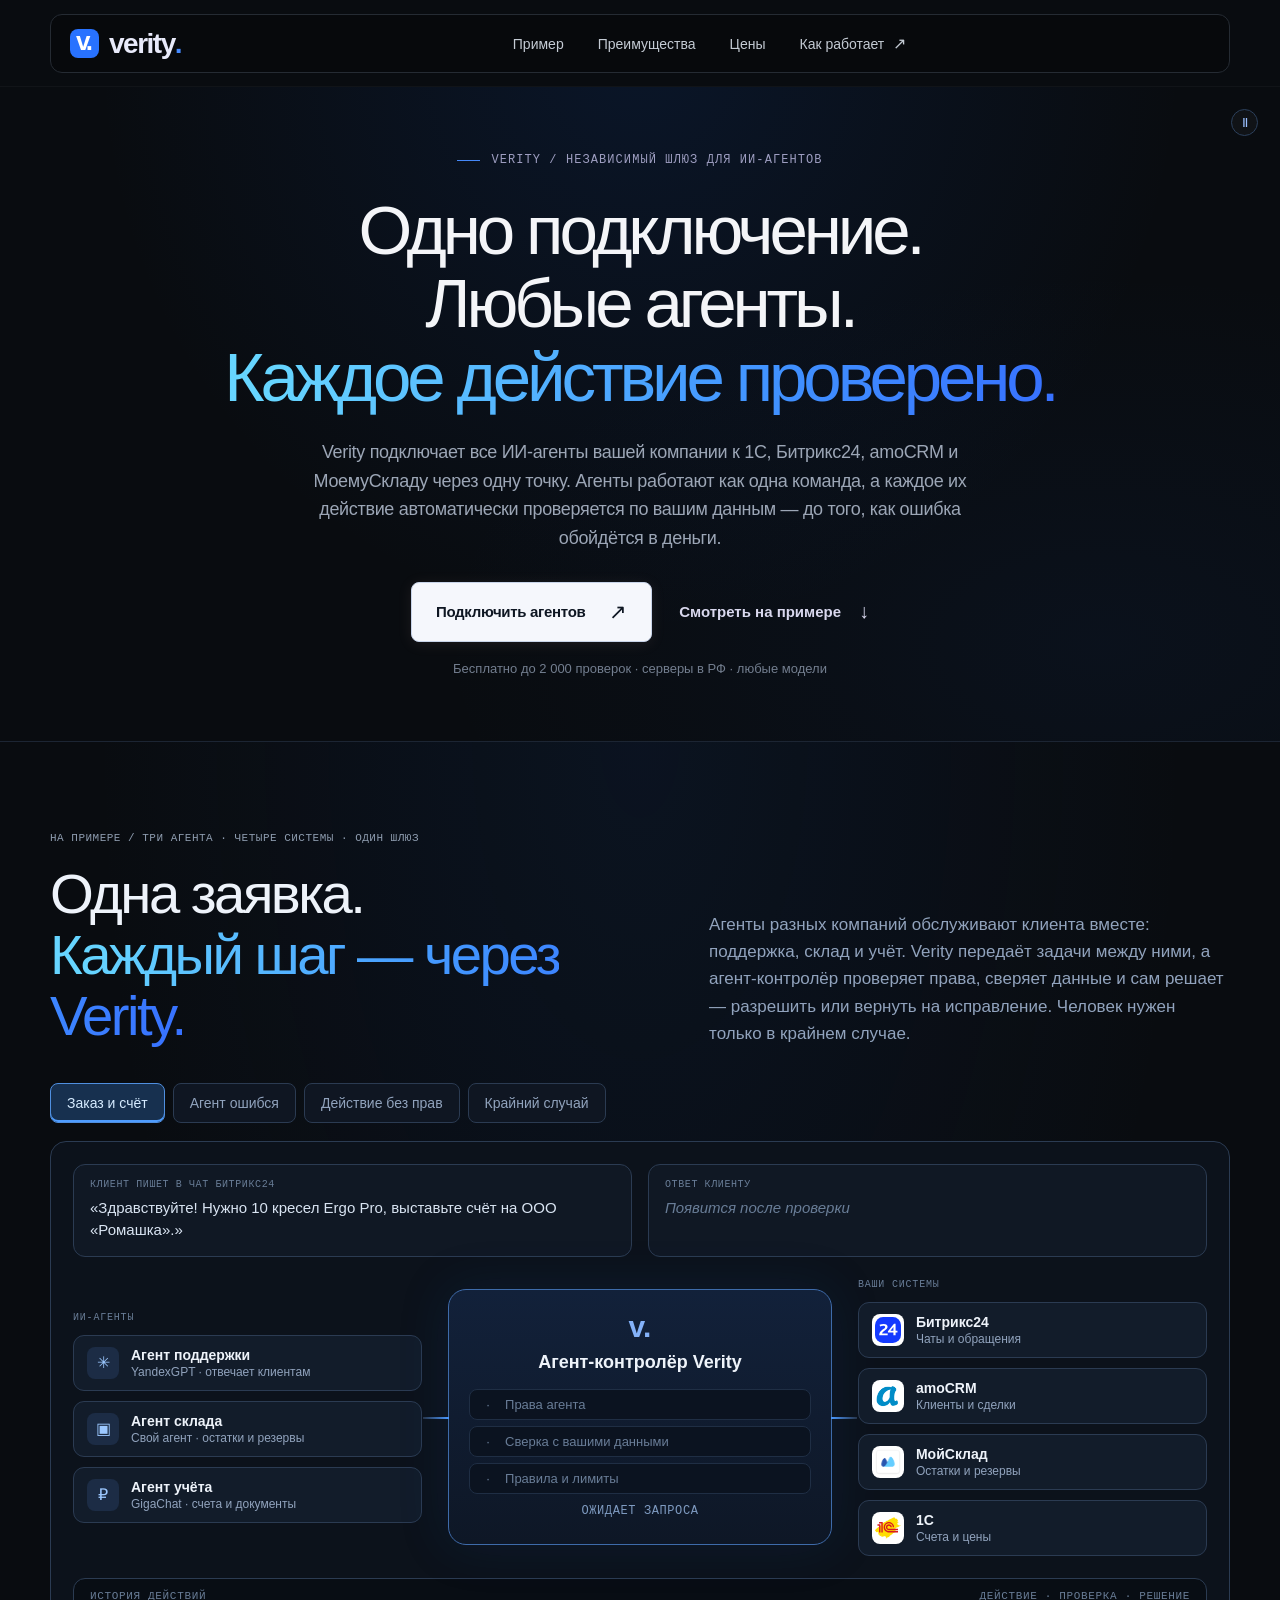
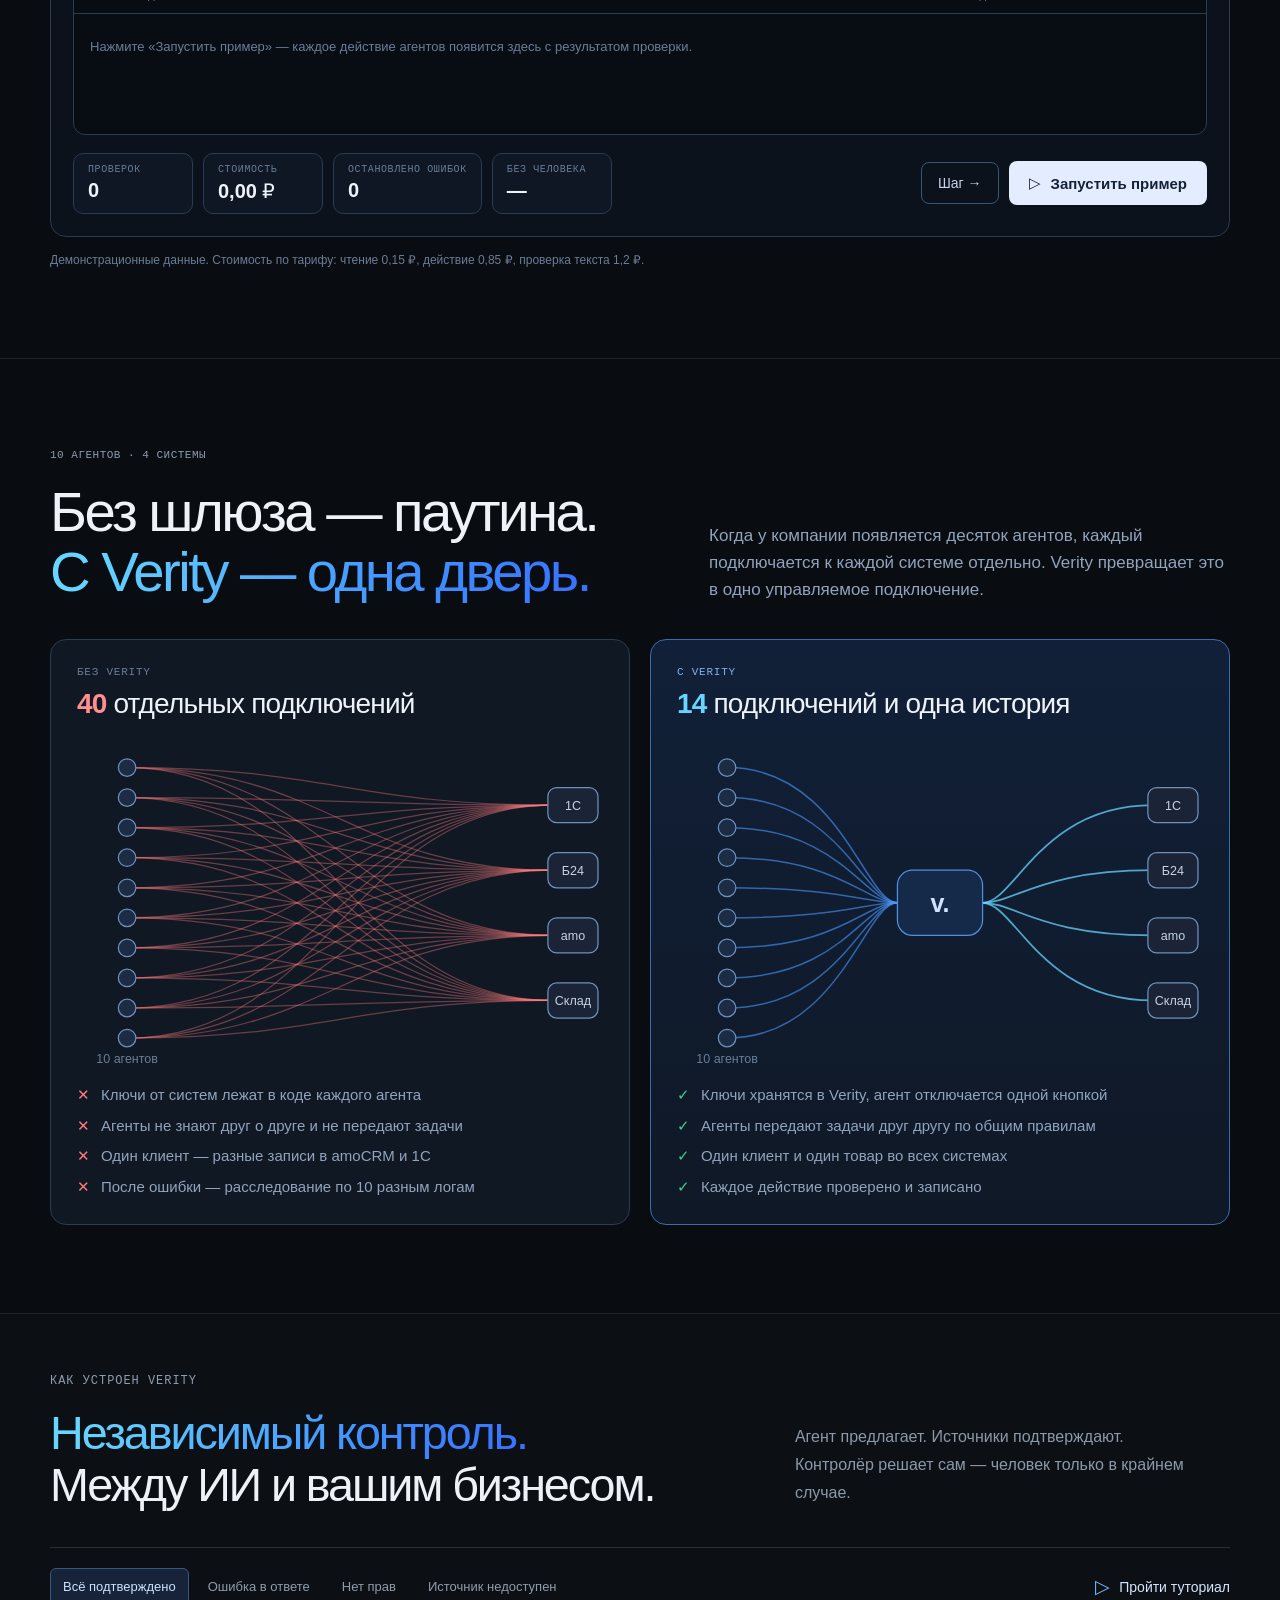
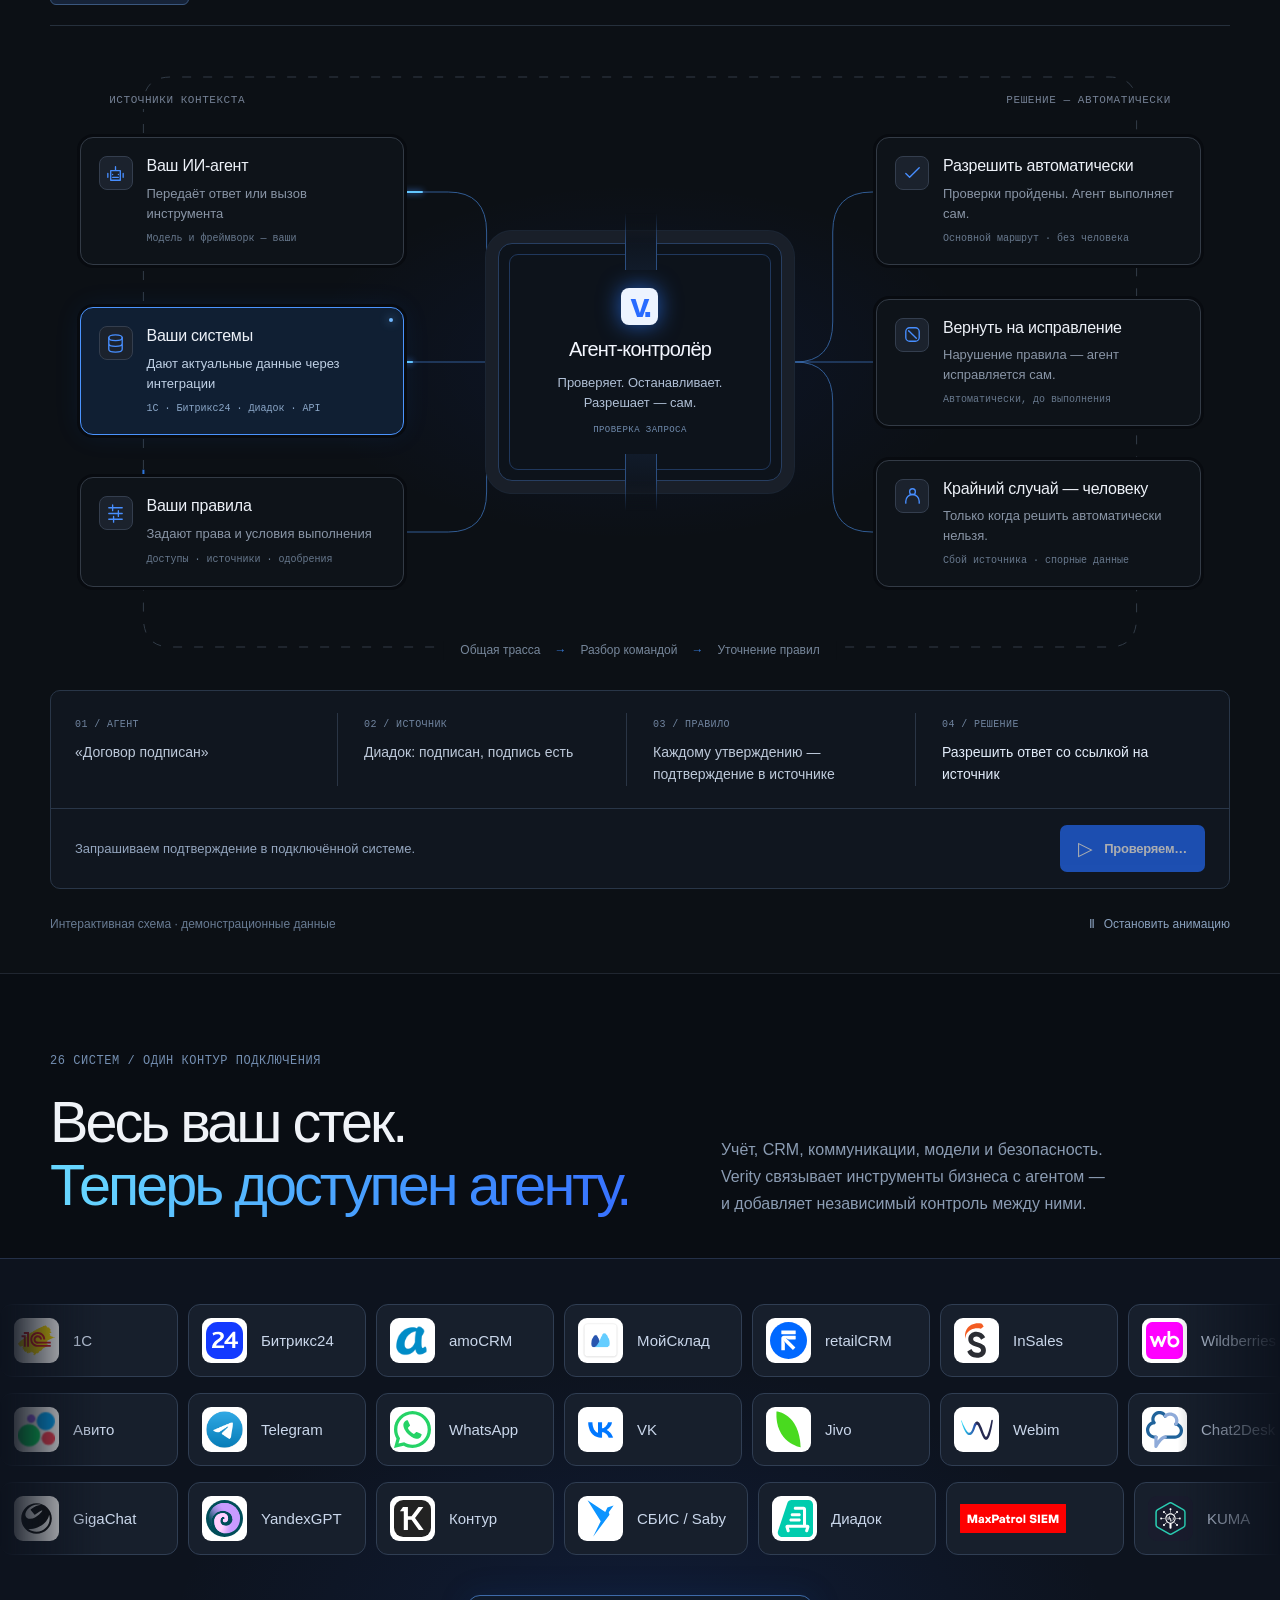
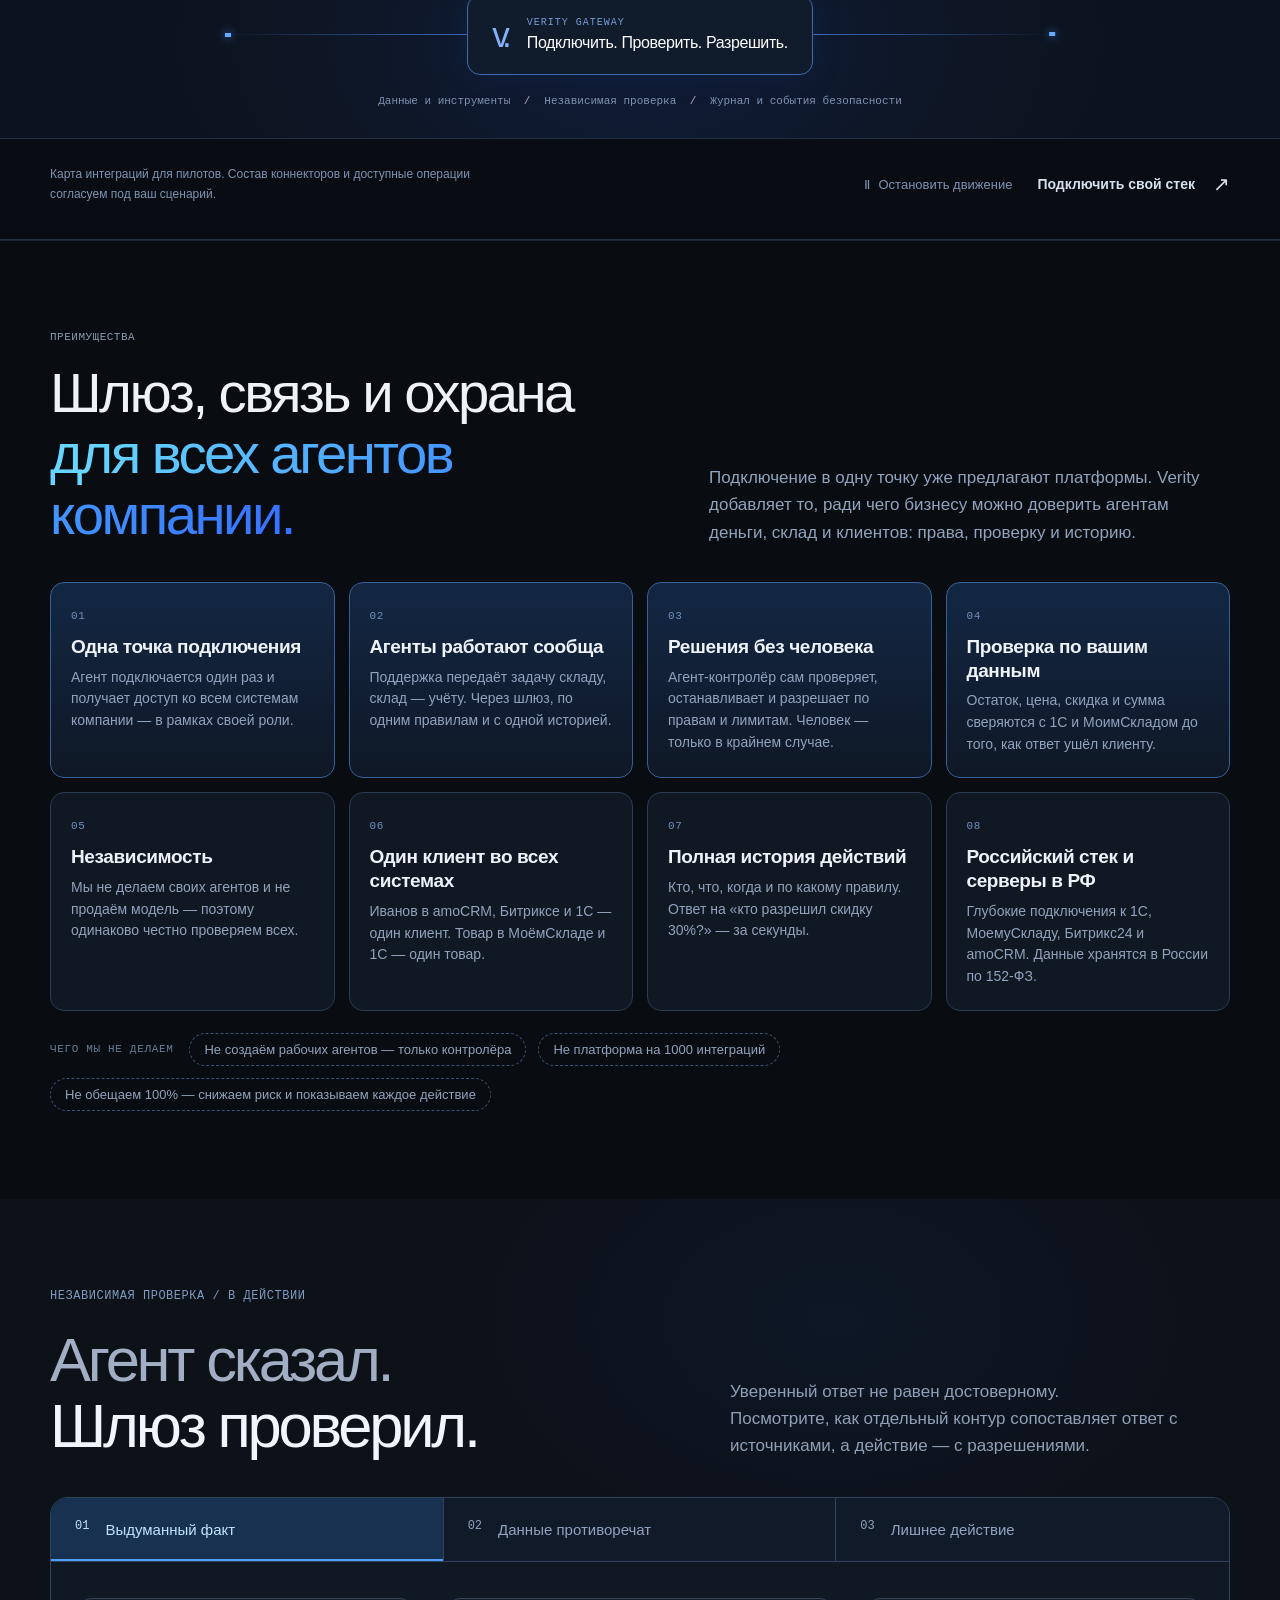
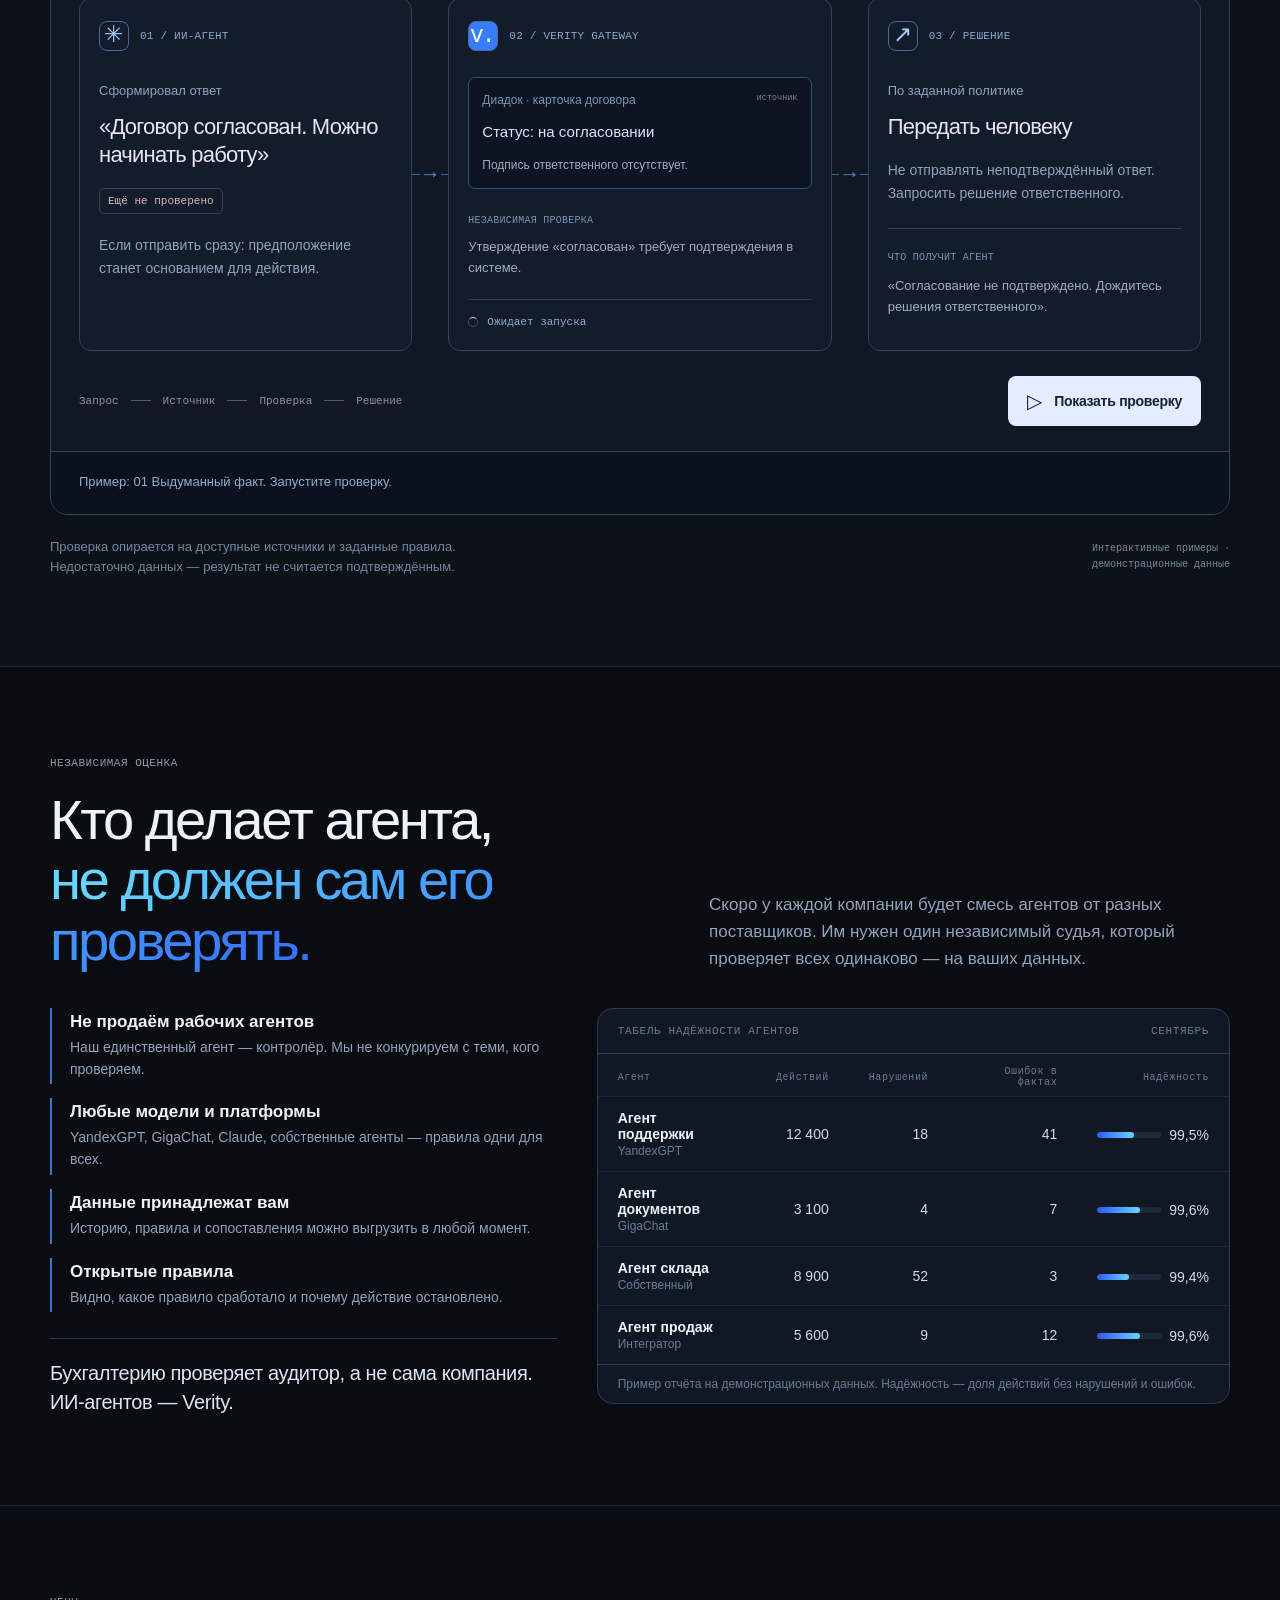
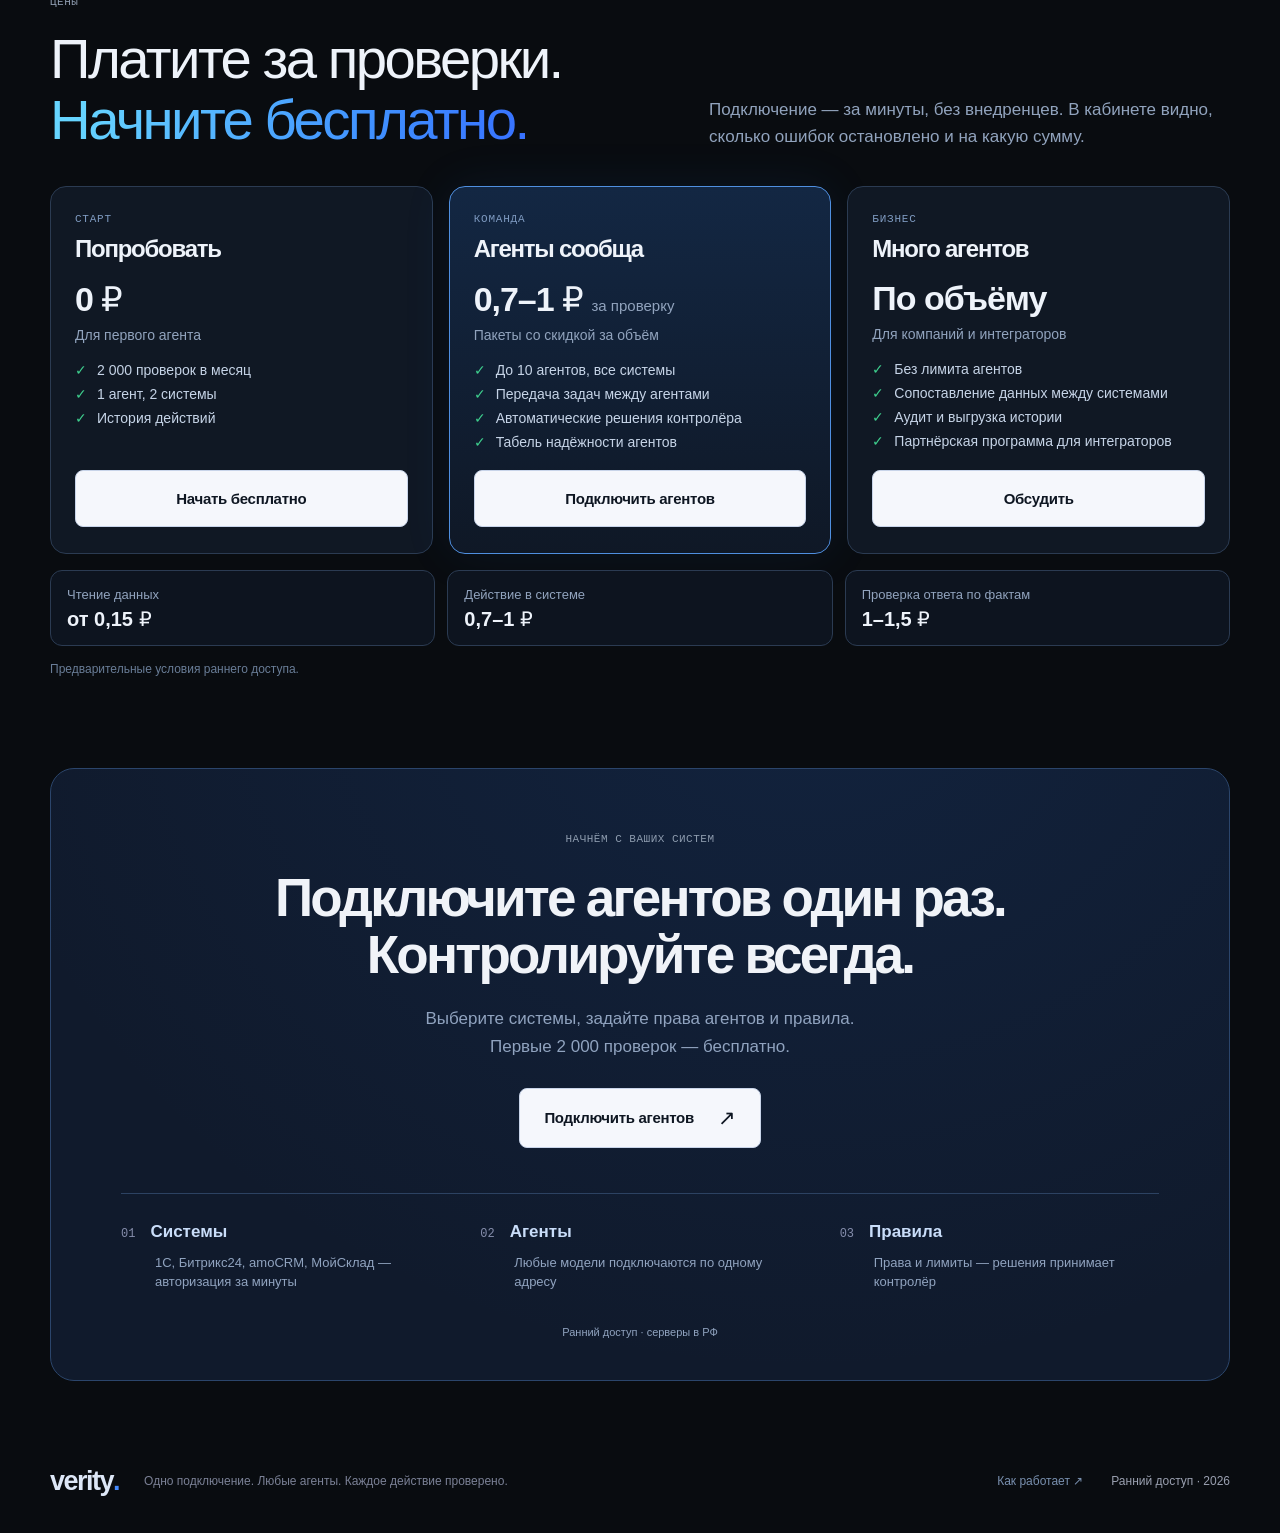
==== commit a906f1a4: "Убрана кнопка в шапке, новый оффер, анимация интеграций без паузы Co-Authored-By: Claude Opus 5.5 <n" ====
--- a/index.html
+++ b/index.html
@@ -1,6 +1,6 @@
-<!DOCTYPE html><html lang="ru"><head><meta charset="UTF-8"><meta name="viewport" content="width=device-width, initial-scale=1"><title>Verity — независимый шлюз для ИИ-агентов бизнеса</title><meta name="description" content="Все ИИ-агенты компании подключаются к 1С, Битрикс24, amoCRM и МоемуСкладу через Verity, работают сообща, а каждое их действие проверяется по вашим данным."><meta name="theme-color" content="#090c10"><link rel="icon" type="image/svg+xml" href="data:image/svg+xml,%3Csvg xmlns='http://www.w3.org/2000/svg' viewBox='0 0 64 64'%3E%3Crect width='64' height='64' rx='18' fill='%23454cee'/%3E%3Cpath d='M16 31l11 12 22-25' fill='none' stroke='white' stroke-width='7' stroke-linecap='round' stroke-linejoin='round'/%3E%3C/svg%3E"><link rel="stylesheet" href="styles.css"><link rel="stylesheet" href="system.css"><link rel="stylesheet" href="platform.css"></head><body class="electric-theme"><a class="skip" href="#main">К содержанию</a><header class="header tech-header"><div class="nav wrap"><a class="brand" href="index.html" aria-label="Verity — на главную"><span class="brand-mark" aria-hidden="true">v.</span>verity<span class="brand-dot">.</span></a><nav id="main-nav" aria-label="Основная навигация"><a href="index.html#example">Пример</a><a href="index.html#problems">Преимущества</a><a href="index.html#pricing">Цены</a><a href="how-it-works.html">Как работает <span aria-hidden="true">↗</span></a></nav><button class="button small dark nav-cta" data-audit>Подключить агентов <span aria-hidden="true">↗</span></button><button class="menu-toggle" aria-label="Открыть меню" aria-expanded="false" aria-controls="main-nav"><span></span><span></span></button></div></header>
+<!DOCTYPE html><html lang="ru"><head><meta charset="UTF-8"><meta name="viewport" content="width=device-width, initial-scale=1"><title>Verity — независимый шлюз для ИИ-агентов бизнеса</title><meta name="description" content="Все ИИ-агенты компании подключаются к 1С, Битрикс24, amoCRM и МоемуСкладу через Verity, работают сообща, а каждое их действие проверяется по вашим данным."><meta name="theme-color" content="#090c10"><link rel="icon" type="image/svg+xml" href="data:image/svg+xml,%3Csvg xmlns='http://www.w3.org/2000/svg' viewBox='0 0 64 64'%3E%3Crect width='64' height='64' rx='18' fill='%23454cee'/%3E%3Cpath d='M16 31l11 12 22-25' fill='none' stroke='white' stroke-width='7' stroke-linecap='round' stroke-linejoin='round'/%3E%3C/svg%3E"><link rel="stylesheet" href="styles.css"><link rel="stylesheet" href="system.css"><link rel="stylesheet" href="platform.css"></head><body class="electric-theme"><a class="skip" href="#main">К содержанию</a><header class="header tech-header"><div class="nav wrap"><a class="brand" href="index.html" aria-label="Verity — на главную"><span class="brand-mark" aria-hidden="true">v.</span>verity<span class="brand-dot">.</span></a><nav id="main-nav" aria-label="Основная навигация"><a href="index.html#example">Пример</a><a href="index.html#problems">Преимущества</a><a href="index.html#pricing">Цены</a><a href="how-it-works.html">Как работает <span aria-hidden="true">↗</span></a></nav><button class="menu-toggle" aria-label="Открыть меню" aria-expanded="false" aria-controls="main-nav"><span></span><span></span></button></div></header>
 <main id="main">
 <section class="hero-stage tech-hero"><div class="aurora" aria-hidden="true"></div><button class="motion-toggle hero-motion" aria-label="Приостановить анимацию" aria-pressed="false"><span aria-hidden="true">Ⅱ</span></button><div class="hero-grid wrap">
-<div class="hero-copy"><div class="kicker"><span class="kicker-line"></span> VERITY / НЕЗАВИСИМЫЙ ШЛЮЗ ДЛЯ ИИ-АГЕНТОВ</div><h1>Одно подключение.<br>Любые агенты.<br><span class="gradient-text">Каждое действие проверено.</span></h1><p>Все ИИ-агенты компании — Яндекса, Сбера, Битрикса или ваши собственные — подключаются к 1С, Битрикс24, amoCRM и МоемуСкладу через Verity. Они работают как одна команда, а каждое их действие проверяет и разрешает агент-контролёр Verity — автоматически, по вашим данным. Человек нужен только в крайнем случае.</p><div class="hero-actions"><button class="button dark" data-audit>Подключить агентов <span aria-hidden="true">↗</span></button><a class="plain-link" href="#example">Смотреть на примере <span aria-hidden="true">↓</span></a></div><div class="hero-note">Бесплатно до 2 000 проверок · серверы в РФ · любые модели</div></div>
+<div class="hero-copy"><div class="kicker"><span class="kicker-line"></span> VERITY / НЕЗАВИСИМЫЙ ШЛЮЗ ДЛЯ ИИ-АГЕНТОВ</div><h1>Одно подключение.<br>Любые агенты.<br><span class="gradient-text">Каждое действие проверено.</span></h1><p>Verity подключает все ИИ-агенты вашей компании к 1С, Битрикс24, amoCRM и МоемуСкладу через одну точку. Агенты работают как одна команда, а каждое их действие автоматически проверяется по вашим данным — до того, как ошибка обойдётся в деньги.</p><div class="hero-actions"><button class="button dark" data-audit>Подключить агентов <span aria-hidden="true">↗</span></button><a class="plain-link" href="#example">Смотреть на примере <span aria-hidden="true">↓</span></a></div><div class="hero-note">Бесплатно до 2 000 проверок · серверы в РФ · любые модели</div></div>
 </div></section><section class="vx vx-section ex" id="example"><div class="wrap"><div class="vx-head"><div><span class="kicker">НА ПРИМЕРЕ / ТРИ АГЕНТА · ЧЕТЫРЕ СИСТЕМЫ · ОДИН ШЛЮЗ</span><h2>Одна заявка.<br><span class="gradient-text">Каждый шаг — через Verity.</span></h2></div><p>Агенты разных компаний обслуживают клиента вместе: поддержка, склад и учёт. Verity передаёт задачи между ними, а агент-контролёр проверяет права, сверяет данные и сам решает — разрешить или вернуть на исправление. Человек нужен только в крайнем случае.</p></div><div data-ex><div class="ex-tabs" role="tablist" aria-label="Сценарий примера"><button role="tab" aria-selected="true" data-ex-case="order">Заказ и счёт</button><button role="tab" aria-selected="false" tabindex="-1" data-ex-case="error">Агент ошибся</button><button role="tab" aria-selected="false" tabindex="-1" data-ex-case="rights">Действие без прав</button><button role="tab" aria-selected="false" tabindex="-1" data-ex-case="edge">Крайний случай</button></div><div class="ex-board"><div class="ex-client"><div class="ex-bubble" data-ex-in><span></span><p></p></div><div class="ex-bubble is-empty" data-ex-out><span></span><p></p></div></div><div class="ex-grid"><div class="ex-col ex-col-agents"><b>ИИ-АГЕНТЫ</b><div class="ex-node" data-ex-node="support"><span class="ex-av" aria-hidden="true">✳</span><div><strong>Агент поддержки</strong><small>YandexGPT · отвечает клиентам</small></div></div><div class="ex-node" data-ex-node="stock"><span class="ex-av" aria-hidden="true">▣</span><div><strong>Агент склада</strong><small>Свой агент · остатки и резервы</small></div></div><div class="ex-node" data-ex-node="account"><span class="ex-av" aria-hidden="true">₽</span><div><strong>Агент учёта</strong><small>GigaChat · счета и документы</small></div></div></div><div class="ex-hub" data-ex-hub><span class="ex-hub-mark" aria-hidden="true">v.</span><strong>Агент-контролёр Verity</strong><div class="ex-hub-steps"><div data-hub="rights"><i>·</i>Права агента</div><div data-hub="data"><i>·</i>Сверка с вашими данными</div><div data-hub="rule"><i>·</i>Правила и лимиты</div></div><div class="ex-hub-verdict" data-ex-verdict>ОЖИДАЕТ ЗАПРОСА</div></div><div class="ex-col ex-col-systems"><b>ВАШИ СИСТЕМЫ</b><div class="ex-node" data-ex-node="bitrix"><img src="assets/integrations/bitrix24.svg" alt="" width="32" height="32"><div><strong>Битрикс24</strong><small>Чаты и обращения</small></div></div><div class="ex-node" data-ex-node="amo"><img src="assets/integrations/amocrm.png" alt="" width="32" height="32"><div><strong>amoCRM</strong><small>Клиенты и сделки</small></div></div><div class="ex-node" data-ex-node="sklad"><img src="assets/integrations/moysklad.png" alt="" width="32" height="32"><div><strong>МойСклад</strong><small>Остатки и резервы</small></div></div><div class="ex-node" data-ex-node="onec"><img src="assets/integrations/1c.svg" alt="" width="32" height="32"><div><strong>1С</strong><small>Счета и цены</small></div></div></div><div class="ex-tg" data-ex-tg aria-hidden="true"><span><img src="assets/integrations/telegram.png" alt="">Verity · крайний случай</span><p></p><div><b></b><b></b></div></div></div><div class="ex-log"><div class="ex-log-head"><span>ИСТОРИЯ ДЕЙСТВИЙ</span><span>ДЕЙСТВИЕ · ПРОВЕРКА · РЕШЕНИЕ</span></div><ol data-ex-log></ol></div><div class="ex-foot"><div class="ex-sum"><div><span>ПРОВЕРОК</span><strong data-sum-checks>0</strong></div><div><span>СТОИМОСТЬ</span><strong data-sum-cost>0 ₽</strong></div><div><span>ОСТАНОВЛЕНО ОШИБОК</span><strong data-sum-stop>0</strong></div><div><span>БЕЗ ЧЕЛОВЕКА</span><strong data-sum-human>—</strong></div></div><div class="ex-controls"><button class="ex-step" data-ex-next>Шаг →</button><button class="ex-play" data-ex-play><span aria-hidden="true">▷</span><span>Запустить пример</span></button></div></div><p class="visually-hidden" role="status" aria-live="polite" data-ex-live></p></div><p class="ex-note">Демонстрационные данные. Стоимость по тарифу: чтение 0,15 ₽, действие 0,85 ₽, проверка текста 1,2 ₽.</p></div></div></section><section class="vx vx-section" id="before-after"><div class="wrap"><div class="vx-head"><div><span class="kicker">10 АГЕНТОВ · 4 СИСТЕМЫ</span><h2>Без шлюза — паутина.<br><span class="gradient-text">С Verity — одна дверь.</span></h2></div><p>Когда у компании появляется десяток агентов, каждый подключается к каждой системе отдельно. Verity превращает это в одно управляемое подключение.</p></div><div class="ba-grid"><article class="ba-card is-bad"><span>БЕЗ VERITY</span><h3><b>40</b> отдельных подключений</h3><svg data-ba="mesh" role="img" aria-label="10 агентов подключены к 4 системам напрямую: 40 связей"></svg><ul><li>Ключи от систем лежат в коде каждого агента</li><li>Агенты не знают друг о друге и не передают задачи</li><li>Один клиент — разные записи в amoCRM и 1С</li><li>После ошибки — расследование по 10 разным логам</li></ul></article><article class="ba-card is-good"><span>С VERITY</span><h3><b>14</b> подключений и одна история</h3><svg data-ba="hub" role="img" aria-label="10 агентов и 4 системы подключены через один шлюз Verity: 14 связей"></svg><ul><li>Ключи хранятся в Verity, агент отключается одной кнопкой</li><li>Агенты передают задачи друг другу по общим правилам</li><li>Один клиент и один товар во всех системах</li><li>Каждое действие проверено и записано</li></ul></article></div></div></section><section class="system-section" id="system-map" data-system data-scenario="good" data-phase="ready"><div class="wrap"><div class="system-heading"><div><span class="kicker">КАК УСТРОЕН VERITY</span><h2><span class="gradient-text">Независимый контроль.</span><br>Между ИИ и вашим бизнесом.</h2></div><p>Агент предлагает. Источники подтверждают.<br>Контролёр решает сам — человек только в крайнем случае.</p></div><div class="system-controls"><div class="system-cases" role="tablist" aria-label="Пример работы шлюза"><button role="tab" id="system-case-good" data-system-case="good" aria-selected="true" aria-controls="system-case-panel">Всё подтверждено</button><button role="tab" id="system-case-fact" data-system-case="fact" aria-selected="false" tabindex="-1" aria-controls="system-case-panel">Ошибка в ответе</button><button role="tab" id="system-case-permission" data-system-case="permission" aria-selected="false" tabindex="-1" aria-controls="system-case-panel">Нет прав</button><button role="tab" id="system-case-offline" data-system-case="offline" aria-selected="false" tabindex="-1" aria-controls="system-case-panel">Источник недоступен</button></div><button class="system-tour-start" data-tour-start><span aria-hidden="true">▷</span> Пройти туториал</button></div><div class="system-tour-panel" data-tour-panel hidden><div class="tour-copy"><span data-tour-counter>ШАГ 1 ИЗ 4</span><h3 data-tour-title>Агент предлагает ответ</h3><p data-tour-copy></p></div><div class="tour-navigation"><div class="tour-dots" role="group" aria-label="Шаг туториала"><button data-tour-step="0" aria-label="Шаг 1: запрос агента" aria-current="step">1</button><button data-tour-step="1" aria-label="Шаг 2: источник">2</button><button data-tour-step="2" aria-label="Шаг 3: правило">3</button><button data-tour-step="3" aria-label="Шаг 4: решение">4</button></div><div><button data-tour-prev>← Назад</button><button data-tour-next>Далее →</button><button data-tour-close aria-label="Закрыть туториал">×</button></div></div></div><div class="system-board"><svg class="system-wires" viewBox="0 0 1200 620" preserveAspectRatio="none" aria-hidden="true"><path class="system-loop" d="M95 480 V53 Q95 25 123 25 H1077 Q1105 25 1105 53 V565 Q1105 595 1077 595 H123 Q95 595 95 565 V480"/><path class="system-wire wire-agent" d="M360 140 H405 Q444 140 444 180 V270 Q444 310 475 310"/><path class="system-signal signal-agent" d="M360 140 H405 Q444 140 444 180 V270 Q444 310 475 310"/><path class="system-wire wire-data" d="M360 310 H475"/><path class="system-signal signal-data" d="M360 310 H475"/><path class="system-wire wire-rules" d="M360 480 H405 Q444 480 444 440 V350 Q444 310 475 310"/><path class="system-signal signal-rules" d="M360 480 H405 Q444 480 444 440 V350 Q444 310 475 310"/><path class="system-wire wire-allow" d="M725 310 H758 Q796 310 796 270 V180 Q796 140 836 140 H840"/><path class="system-signal signal-allow" d="M725 310 H758 Q796 310 796 270 V180 Q796 140 836 140 H840"/><path class="system-wire wire-block" d="M725 310 H840"/><path class="system-signal signal-block" d="M725 310 H840"/><path class="system-wire wire-human" d="M725 310 H758 Q796 310 796 350 V440 Q796 480 836 480 H840"/><path class="system-signal signal-human" d="M725 310 H758 Q796 310 796 350 V440 Q796 480 836 480 H840"/><path class="system-loop-signal" d="M95 480 V53 Q95 25 123 25 H1077 Q1105 25 1105 53 V565 Q1105 595 1077 595 H123 Q95 595 95 565 V480"/></svg><span class="system-rail-label rail-inputs">ИСТОЧНИКИ КОНТЕКСТА</span><span class="system-rail-label rail-outputs">РЕШЕНИЕ — АВТОМАТИЧЕСКИ</span><div class="system-inputs"><button class="system-node system-input" data-system-node="agent" aria-expanded="false" aria-controls="system-inspector"><span class="system-node-icon"><svg viewBox="0 0 24 24" aria-hidden="true" fill="none" stroke="currentColor" stroke-width="1.4" stroke-linecap="round" stroke-linejoin="round"><path d="M7 9h10v10H7zM12 5v4M9 13h.01M15 13h.01M9 16h6M4 12v4m16-4v4"/></svg></span><span class="system-node-content"><strong>Ваш ИИ-агент</strong><span>Передаёт ответ или вызов инструмента</span><small>Модель и фреймворк — ваши</small></span><span class="system-node-indicator" aria-hidden="true"></span></button><button class="system-node system-input" data-system-node="data" aria-expanded="false" aria-controls="system-inspector"><span class="system-node-icon"><svg viewBox="0 0 24 24" aria-hidden="true" fill="none" stroke="currentColor" stroke-width="1.4" stroke-linecap="round" stroke-linejoin="round"><ellipse cx="12" cy="6" rx="7" ry="3"/><path d="M5 6v12c0 4 14 4 14 0V6M5 12c0 4 14 4 14 0"/></svg></span><span class="system-node-content"><strong>Ваши системы</strong><span>Дают актуальные данные через интеграции</span><small>1С · Битрикс24 · Диадок · API</small></span><span class="system-node-indicator" aria-hidden="true"></span></button><button class="system-node system-input" data-system-node="rules" aria-expanded="false" aria-controls="system-inspector"><span class="system-node-icon"><svg viewBox="0 0 24 24" aria-hidden="true" fill="none" stroke="currentColor" stroke-width="1.4" stroke-linecap="round" stroke-linejoin="round"><path d="M5 6h14M5 12h14M5 18h14M9 3v6m6 0v6m-5 0v6"/></svg></span><span class="system-node-content"><strong>Ваши правила</strong><span>Задают права и условия выполнения</span><small>Доступы · источники · одобрения</small></span><span class="system-node-indicator" aria-hidden="true"></span></button></div><button class="system-engine" data-system-node="engine" aria-expanded="false" aria-controls="system-inspector"><span class="engine-frame" aria-hidden="true"></span><span class="engine-scan" aria-hidden="true"></span><span class="engine-mark" aria-hidden="true">v.</span><strong>Агент-контролёр</strong><span>Проверяет. Останавливает.<br>Разрешает — сам.</span><small data-engine-status>НЕЗАВИСИМЫЙ КОНТУР</small></button><div class="system-outputs"><button class="system-node system-output" data-system-node="allow" aria-expanded="false" aria-controls="system-inspector"><span class="system-node-icon"><svg viewBox="0 0 24 24" aria-hidden="true" fill="none" stroke="currentColor" stroke-width="1.4" stroke-linecap="round" stroke-linejoin="round"><path d="m5 12 4 4L19 6"/></svg></span><span class="system-node-content"><strong>Разрешить автоматически</strong><span>Проверки пройдены. Агент выполняет сам.</span><small>Основной маршрут · без человека</small></span><span class="system-node-indicator" aria-hidden="true"></span></button><button class="system-node system-output" data-system-node="block" aria-expanded="false" aria-controls="system-inspector"><span class="system-node-icon"><svg viewBox="0 0 24 24" aria-hidden="true" fill="none" stroke="currentColor" stroke-width="1.4" stroke-linecap="round" stroke-linejoin="round"><rect x="5" y="5" width="14" height="14" rx="4"/><path d="m8 8 8 8"/></svg></span><span class="system-node-content"><strong>Вернуть на исправление</strong><span>Нарушение правила — агент исправляется сам.</span><small>Автоматически, до выполнения</small></span><span class="system-node-indicator" aria-hidden="true"></span></button><button class="system-node system-output" data-system-node="human" aria-expanded="false" aria-controls="system-inspector"><span class="system-node-icon"><svg viewBox="0 0 24 24" aria-hidden="true" fill="none" stroke="currentColor" stroke-width="1.4" stroke-linecap="round" stroke-linejoin="round"><circle cx="12" cy="8" r="3"/><path d="M5 20v-2a7 7 0 0 1 14 0v2"/></svg></span><span class="system-node-content"><strong>Крайний случай — человеку</strong><span>Только когда решить автоматически нельзя.</span><small>Сбой источника · спорные данные</small></span><span class="system-node-indicator" aria-hidden="true"></span></button></div><div class="system-loop-label"><span>Общая трасса</span><span aria-hidden="true">→</span><span>Разбор командой</span><span aria-hidden="true">→</span><span>Уточнение правил</span></div></div><aside class="system-inspector" id="system-inspector" hidden><div><span data-system-inspector-label>ВНУТРИ КОНТУРА</span><h3 data-system-inspector-title></h3><p data-system-inspector-copy></p></div><button data-system-inspector-close aria-label="Закрыть описание узла">×</button></aside><div class="system-case-panel" id="system-case-panel" role="tabpanel" aria-labelledby="system-case-good"><div class="system-case-story"><div><span>01 / АГЕНТ</span><p data-system-intent>«Договор подписан»</p></div><div><span>02 / ИСТОЧНИК</span><p data-system-evidence>Диадок: подписан, подпись есть</p></div><div><span>03 / ПРАВИЛО</span><p data-system-policy>Утверждение требует подтверждения</p></div><div class="system-case-verdict"><span>04 / РЕШЕНИЕ</span><p data-system-verdict>Разрешить ответ со ссылкой на источник</p></div></div><div class="system-playbar"><p role="status" aria-live="polite" data-system-live>Запустите пример и проследите путь запроса.</p><button class="button system-run" data-system-run><span aria-hidden="true">▷</span><span data-system-run-label>Показать поток</span></button></div></div><div class="system-foot"><span>Интерактивная схема · демонстрационные данные</span><button data-system-motion aria-pressed="false">Ⅱ <span>Остановить анимацию</span></button></div></div></section><section class="integrations-section" id="integrations"><div class="wrap integration-heading"><div><span class="kicker">26 СИСТЕМ / ОДИН КОНТУР ПОДКЛЮЧЕНИЯ</span><h2>Весь ваш стек.<br><span class="gradient-text">Теперь доступен агенту.</span></h2></div><p>Учёт, CRM, коммуникации, модели и безопасность.<br>Verity связывает инструменты бизнеса с агентом —<br class="desktop-only"> и добавляет независимый контроль между ними.</p></div><div class="integration-universe"><div class="integration-glow" aria-hidden="true"></div><div tabindex="0" class="integration-lane lane-0"><div class="integration-track"><ul aria-label="Интеграции: группа 1"><li class="integration-chip"><span class="integration-icon"><img src="assets/integrations/1c.svg" alt="" width="40" height="40" loading="eager"></span><span>1С</span></li><li class="integration-chip"><span class="integration-icon"><img src="assets/integrations/bitrix24.svg" alt="" width="40" height="40" loading="eager"></span><span>Битрикс24</span></li><li class="integration-chip"><span class="integration-icon"><img src="assets/integrations/amocrm.png" alt="" width="40" height="40" loading="eager"></span><span>amoCRM</span></li><li class="integration-chip"><span class="integration-icon"><img src="assets/integrations/moysklad.png" alt="" width="40" height="40" loading="eager"></span><span>МойСклад</span></li><li class="integration-chip"><span class="integration-icon"><img src="assets/integrations/retailcrm.svg" alt="" width="40" height="40" loading="eager"></span><span>retailCRM</span></li><li class="integration-chip"><span class="integration-icon"><img src="assets/integrations/insales.svg" alt="" width="40" height="40" loading="eager"></span><span>InSales</span></li><li class="integration-chip"><span class="integration-icon"><img src="assets/integrations/wildberries.svg" alt="" width="40" height="40" loading="eager"></span><span>Wildberries</span></li><li class="integration-chip"><span class="integration-icon"><img src="assets/integrations/ozon.jpg" alt="" width="40" height="40" loading="eager"></span><span>Ozon</span></li><li class="integration-chip"><span class="integration-icon"><img src="assets/integrations/yandex-market.png" alt="" width="40" height="40" loading="eager"></span><span>Яндекс Маркет</span></li></ul><ul aria-hidden="true"><li class="integration-chip"><span class="integration-icon"><img src="assets/integrations/1c.svg" alt="" width="40" height="40" loading="eager"></span><span>1С</span></li><li class="integration-chip"><span class="integration-icon"><img src="assets/integrations/bitrix24.svg" alt="" width="40" height="40" loading="eager"></span><span>Битрикс24</span></li><li class="integration-chip"><span class="integration-icon"><img src="assets/integrations/amocrm.png" alt="" width="40" height="40" loading="eager"></span><span>amoCRM</span></li><li class="integration-chip"><span class="integration-icon"><img src="assets/integrations/moysklad.png" alt="" width="40" height="40" loading="eager"></span><span>МойСклад</span></li><li class="integration-chip"><span class="integration-icon"><img src="assets/integrations/retailcrm.svg" alt="" width="40" height="40" loading="eager"></span><span>retailCRM</span></li><li class="integration-chip"><span class="integration-icon"><img src="assets/integrations/insales.svg" alt="" width="40" height="40" loading="eager"></span><span>InSales</span></li><li class="integration-chip"><span class="integration-icon"><img src="assets/integrations/wildberries.svg" alt="" width="40" height="40" loading="eager"></span><span>Wildberries</span></li><li class="integration-chip"><span class="integration-icon"><img src="assets/integrations/ozon.jpg" alt="" width="40" height="40" loading="eager"></span><span>Ozon</span></li><li class="integration-chip"><span class="integration-icon"><img src="assets/integrations/yandex-market.png" alt="" width="40" height="40" loading="eager"></span><span>Яндекс Маркет</span></li></ul></div></div><div tabindex="0" class="integration-lane lane-1"><div class="integration-track"><ul aria-label="Интеграции: группа 2"><li class="integration-chip"><span class="integration-icon"><img src="assets/integrations/avito.png" alt="" width="40" height="40" loading="eager"></span><span>Авито</span></li><li class="integration-chip"><span class="integration-icon"><img src="assets/integrations/telegram.png" alt="" width="40" height="40" loading="eager"></span><span>Telegram</span></li><li class="integration-chip"><span class="integration-icon"><img src="assets/integrations/whatsapp.svg" alt="" width="40" height="40" loading="eager"></span><span>WhatsApp</span></li><li class="integration-chip"><span class="integration-icon"><img src="assets/integrations/vk.png" alt="" width="40" height="40" loading="eager"></span><span>VK</span></li><li class="integration-chip"><span class="integration-icon"><img src="assets/integrations/jivo.svg" alt="" width="40" height="40" loading="eager"></span><span>Jivo</span></li><li class="integration-chip"><span class="integration-icon"><img src="assets/integrations/webim.svg" alt="" width="40" height="40" loading="eager"></span><span>Webim</span></li><li class="integration-chip"><span class="integration-icon"><img src="assets/integrations/chat2desk.svg" alt="" width="40" height="40" loading="eager"></span><span>Chat2Desk</span></li><li class="integration-chip"><span class="integration-icon"><img src="assets/integrations/voximplant.ico" alt="" width="40" height="40" loading="eager"></span><span>Voximplant</span></li><li class="integration-chip"><span class="integration-icon"><img src="assets/integrations/uis.png" alt="" width="40" height="40" loading="eager"></span><span>UIS</span></li></ul><ul aria-hidden="true"><li class="integration-chip"><span class="integration-icon"><img src="assets/integrations/avito.png" alt="" width="40" height="40" loading="eager"></span><span>Авито</span></li><li class="integration-chip"><span class="integration-icon"><img src="assets/integrations/telegram.png" alt="" width="40" height="40" loading="eager"></span><span>Telegram</span></li><li class="integration-chip"><span class="integration-icon"><img src="assets/integrations/whatsapp.svg" alt="" width="40" height="40" loading="eager"></span><span>WhatsApp</span></li><li class="integration-chip"><span class="integration-icon"><img src="assets/integrations/vk.png" alt="" width="40" height="40" loading="eager"></span><span>VK</span></li><li class="integration-chip"><span class="integration-icon"><img src="assets/integrations/jivo.svg" alt="" width="40" height="40" loading="eager"></span><span>Jivo</span></li><li class="integration-chip"><span class="integration-icon"><img src="assets/integrations/webim.svg" alt="" width="40" height="40" loading="eager"></span><span>Webim</span></li><li class="integration-chip"><span class="integration-icon"><img src="assets/integrations/chat2desk.svg" alt="" width="40" height="40" loading="eager"></span><span>Chat2Desk</span></li><li class="integration-chip"><span class="integration-icon"><img src="assets/integrations/voximplant.ico" alt="" width="40" height="40" loading="eager"></span><span>Voximplant</span></li><li class="integration-chip"><span class="integration-icon"><img src="assets/integrations/uis.png" alt="" width="40" height="40" loading="eager"></span><span>UIS</span></li></ul></div></div><div tabindex="0" class="integration-lane lane-2"><div class="integration-track"><ul aria-label="Интеграции: группа 3"><li class="integration-chip"><span class="integration-icon"><img src="assets/integrations/gigachat.svg" alt="" width="40" height="40" loading="eager"></span><span>GigaChat</span></li><li class="integration-chip"><span class="integration-icon"><img src="assets/integrations/yandexgpt.svg" alt="" width="40" height="40" loading="eager"></span><span>YandexGPT</span></li><li class="integration-chip"><span class="integration-icon"><img src="assets/integrations/kontur.svg" alt="" width="40" height="40" loading="eager"></span><span>Контур</span></li><li class="integration-chip"><span class="integration-icon"><img src="assets/integrations/sbis.svg" alt="" width="40" height="40" loading="eager"></span><span>СБИС / Saby</span></li><li class="integration-chip"><span class="integration-icon"><img src="assets/integrations/diadoc.svg" alt="" width="40" height="40" loading="eager"></span><span>Диадок</span></li><li class="integration-chip"><span class="integration-icon wide-icon"><img src="assets/integrations/maxpatrol-siem.svg" alt="MaxPatrol SIEM" width="40" height="40" loading="eager"></span><span>MaxPatrol SIEM</span></li><li class="integration-chip"><span class="integration-icon dark-icon"><img src="assets/integrations/kuma.svg" alt="" width="40" height="40" loading="eager"></span><span>KUMA</span></li><li class="integration-chip"><span class="integration-icon"><img src="assets/integrations/rusiem.svg" alt="" width="40" height="40" loading="eager"></span><span>RuSIEM</span></li></ul><ul aria-hidden="true"><li class="integration-chip"><span class="integration-icon"><img src="assets/integrations/gigachat.svg" alt="" width="40" height="40" loading="eager"></span><span>GigaChat</span></li><li class="integration-chip"><span class="integration-icon"><img src="assets/integrations/yandexgpt.svg" alt="" width="40" height="40" loading="eager"></span><span>YandexGPT</span></li><li class="integration-chip"><span class="integration-icon"><img src="assets/integrations/kontur.svg" alt="" width="40" height="40" loading="eager"></span><span>Контур</span></li><li class="integration-chip"><span class="integration-icon"><img src="assets/integrations/sbis.svg" alt="" width="40" height="40" loading="eager"></span><span>СБИС / Saby</span></li><li class="integration-chip"><span class="integration-icon"><img src="assets/integrations/diadoc.svg" alt="" width="40" height="40" loading="eager"></span><span>Диадок</span></li><li class="integration-chip"><span class="integration-icon wide-icon"><img src="assets/integrations/maxpatrol-siem.svg" alt="MaxPatrol SIEM" width="40" height="40" loading="eager"></span><span>MaxPatrol SIEM</span></li><li class="integration-chip"><span class="integration-icon dark-icon"><img src="assets/integrations/kuma.svg" alt="" width="40" height="40" loading="eager"></span><span>KUMA</span></li><li class="integration-chip"><span class="integration-icon"><img src="assets/integrations/rusiem.svg" alt="" width="40" height="40" loading="eager"></span><span>RuSIEM</span></li></ul></div></div><div class="integration-convergence"><span class="convergence-line" aria-hidden="true"></span><div class="integration-hub"><span class="hub-brand">v.</span><div><span>VERITY GATEWAY</span><strong>Подключить. Проверить. Разрешить.</strong></div><span class="hub-pulse" aria-hidden="true"></span></div><span class="convergence-line" aria-hidden="true"></span></div><div class="integration-destinations"><span>Данные и инструменты</span><span>Независимая проверка</span><span>Журнал и события безопасности</span></div></div><div class="wrap integration-bottom"><p>Карта интеграций для пилотов. Состав коннекторов и доступные операции согласуем под ваш сценарий.</p><div><button class="integration-pause" data-integration-pause aria-pressed="false">Ⅱ <span>Остановить движение</span></button><button class="plain-link" data-audit>Подключить свой стек <span aria-hidden="true">↗</span></button></div></div></section><section class="vx vx-section" id="problems"><div class="wrap"><div class="vx-head"><div><span class="kicker">ПРЕИМУЩЕСТВА</span><h2>Шлюз, связь и охрана<br><span class="gradient-text">для всех агентов компании.</span></h2></div><p>Подключение в одну точку уже предлагают платформы. Verity добавляет то, ради чего бизнесу можно доверить агентам деньги, склад и клиентов: права, проверку и историю.</p></div><div class="adv-grid"><article class="is-key"><span>01</span><h3>Одна точка подключения</h3><p>Агент подключается один раз и получает доступ ко всем системам компании — в рамках своей роли.</p></article><article class="is-key"><span>02</span><h3>Агенты работают сообща</h3><p>Поддержка передаёт задачу складу, склад — учёту. Через шлюз, по одним правилам и с одной историей.</p></article><article class="is-key"><span>03</span><h3>Решения без человека</h3><p>Агент-контролёр сам проверяет, останавливает и разрешает по правам и лимитам. Человек — только в крайнем случае.</p></article><article class="is-key"><span>04</span><h3>Проверка по вашим данным</h3><p>Остаток, цена, скидка и сумма сверяются с 1С и МоимСкладом до того, как ответ ушёл клиенту.</p></article><article><span>05</span><h3>Независимость</h3><p>Мы не делаем своих агентов и не продаём модель — поэтому одинаково честно проверяем всех.</p></article><article><span>06</span><h3>Один клиент во всех системах</h3><p>Иванов в amoCRM, Битриксе и 1С — один клиент. Товар в МоёмСкладе и 1С — один товар.</p></article><article><span>07</span><h3>Полная история действий</h3><p>Кто, что, когда и по какому правилу. Ответ на «кто разрешил скидку 30%?» — за секунды.</p></article><article><span>08</span><h3>Российский стек и серверы в РФ</h3><p>Глубокие подключения к 1С, МоемуСкладу, Битрикс24 и amoCRM. Данные хранятся в России по 152-ФЗ.</p></article></div><div class="adv-not"><b>ЧЕГО МЫ НЕ ДЕЛАЕМ</b><span>Не создаём рабочих агентов — только контролёра</span><span>Не платформа на 1000 интеграций</span><span>Не обещаем 100% — снижаем риск и показываем каждое действие</span></div></div></section><section class="verification-lab" id="verification"><div class="wrap"><div class="lab-heading"><div><span class="kicker">НЕЗАВИСИМАЯ ПРОВЕРКА / В ДЕЙСТВИИ</span><h2>Агент сказал.<br><span>Шлюз проверил.</span></h2></div><p>Уверенный ответ не равен достоверному.<br>Посмотрите, как отдельный контур сопоставляет ответ с источниками, а действие — с разрешениями.</p></div><div class="verification-demo" data-verification data-phase="idle"><div class="verification-tabs" role="tablist" aria-label="Примеры ошибок агента"><button role="tab" id="verify-evidence" aria-controls="verification-panel" aria-selected="true" data-verify-case="evidence">01 <span>Выдуманный факт</span></button><button role="tab" id="verify-conflict" aria-controls="verification-panel" aria-selected="false" tabindex="-1" data-verify-case="conflict">02 <span>Данные противоречат</span></button><button role="tab" id="verify-permission" aria-controls="verification-panel" aria-selected="false" tabindex="-1" data-verify-case="permission">03 <span>Лишнее действие</span></button></div><div class="verification-panel" id="verification-panel" role="tabpanel" aria-labelledby="verify-evidence"><div class="verify-flow"><article class="verify-card verify-agent"><div class="verify-card-label"><span class="verify-icon">✳</span><span>01 / ИИ-АГЕНТ</span></div><span class="verify-caption" data-verify-intent-label>Сформировал ответ</span><h3 data-verify-intent>«Договор согласован.<br>Можно начинать работу»</h3><div class="unverified-badge">Ещё не проверено</div><p data-verify-risk>Если отправить сразу: предположение станет основанием для действия.</p></article><div class="verify-connector" aria-hidden="true"><i></i><b>→</b></div><article class="verify-card verify-gate"><div class="verify-card-label"><span class="verify-icon">v.</span><span>02 / VERITY GATEWAY</span></div><div class="verify-source"><div><span data-verify-source-name>Диадок · карточка договора</span><span class="source-state">ИСТОЧНИК</span></div><strong data-verify-source-value>Статус: на согласовании</strong><p data-verify-source-extra>Подпись ответственного отсутствует.</p></div><div class="verify-rule"><span>НЕЗАВИСИМАЯ ПРОВЕРКА</span><p data-verify-rule>Утверждение «согласован» требует подтверждения в системе.</p></div><div class="verify-check"><span class="verify-spinner"></span><code data-verify-code>Ожидает запуска</code></div></article><div class="verify-connector" aria-hidden="true"><i></i><b>→</b></div><article class="verify-card verify-result"><div class="verify-card-label"><span class="verify-icon" data-verify-result-icon>↗</span><span>03 / РЕШЕНИЕ</span></div><span class="verify-caption" data-verify-result-caption>По заданной политике</span><h3 data-verify-result-title>Передать человеку</h3><p data-verify-result-copy>Не отправлять неподтверждённый ответ. Запросить решение ответственного.</p><div class="verified-reply"><span>ЧТО ПОЛУЧИТ АГЕНТ</span><p data-verify-reply>«Согласование не подтверждено. Дождитесь решения ответственного».</p></div></article></div><div class="verify-playback"><div class="verify-progress" aria-hidden="true"><span>Запрос</span><i></i><span>Источник</span><i></i><span>Проверка</span><i></i><span>Решение</span></div><button class="button verify-run" data-verify-run><span aria-hidden="true">▷</span><span data-verify-run-label>Показать проверку</span></button></div><div class="verify-live" role="status" aria-live="polite" data-verify-status>Выберите ошибку и проследите её путь через шлюз.</div></div></div><div class="lab-bottom"><p>Проверка опирается на доступные источники и заданные правила.<br>Недостаточно данных — результат не считается подтверждённым.</p><span>Интерактивные примеры · демонстрационные данные</span></div></div></section><section class="vx vx-section" id="independence"><div class="wrap"><div class="vx-head"><div><span class="kicker">НЕЗАВИСИМАЯ ОЦЕНКА</span><h2>Кто делает агента,<br><span class="gradient-text">не должен сам его проверять.</span></h2></div><p>Скоро у каждой компании будет смесь агентов от разных поставщиков. Им нужен один независимый судья, который проверяет всех одинаково — на ваших данных.</p></div><div class="ind-grid"><div><div class="ind-points"><div><strong>Не продаём рабочих агентов</strong><p>Наш единственный агент — контролёр. Мы не конкурируем с теми, кого проверяем.</p></div><div><strong>Любые модели и платформы</strong><p>YandexGPT, GigaChat, Claude, собственные агенты — правила одни для всех.</p></div><div><strong>Данные принадлежат вам</strong><p>Историю, правила и сопоставления можно выгрузить в любой момент.</p></div><div><strong>Открытые правила</strong><p>Видно, какое правило сработало и почему действие остановлено.</p></div></div><p class="ind-quote">Бухгалтерию проверяет аудитор, а не сама компания. ИИ-агентов — Verity.</p></div><div class="score"><div class="score-head"><span>ТАБЕЛЬ НАДЁЖНОСТИ АГЕНТОВ</span><span>СЕНТЯБРЬ</span></div><table><thead><tr><th>Агент</th><th>Действий</th><th>Нарушений</th><th>Ошибок в фактах</th><th>Надёжность</th></tr></thead><tbody><tr><td><strong>Агент поддержки</strong><small>YandexGPT</small></td><td>12 400</td><td>18</td><td>41</td><td><span class="bar"><i style="--w:0.7%;--w:58%"></i>99,5%</span></td></tr><tr><td><strong>Агент документов</strong><small>GigaChat</small></td><td>3 100</td><td>4</td><td>7</td><td><span class="bar"><i style="--w:0.8%;--w:67%"></i>99,6%</span></td></tr><tr><td><strong>Агент склада</strong><small>Собственный</small></td><td>8 900</td><td>52</td><td>3</td><td><span class="bar"><i style="--w:0.6%;--w:50%"></i>99,4%</span></td></tr><tr><td><strong>Агент продаж</strong><small>Интегратор</small></td><td>5 600</td><td>9</td><td>12</td><td><span class="bar"><i style="--w:0.8%;--w:67%"></i>99,6%</span></td></tr></tbody></table><div class="score-foot">Пример отчёта на демонстрационных данных. Надёжность — доля действий без нарушений и ошибок.</div></div></div></div></section><section class="vx vx-section" id="pricing"><div class="wrap"><div class="vx-head"><div><span class="kicker">ЦЕНЫ</span><h2>Платите за проверки.<br><span class="gradient-text">Начните бесплатно.</span></h2></div><p>Подключение — за минуты, без внедренцев. В кабинете видно, сколько ошибок остановлено и на какую сумму.</p></div><div class="price-grid"><article class="price-card"><span>СТАРТ</span><h3>Попробовать</h3><div class="price">0 ₽</div><p>Для первого агента</p><ul><li>2 000 проверок в месяц</li><li>1 агент, 2 системы</li><li>История действий</li></ul><button class="button dark" data-audit>Начать бесплатно</button></article><article class="price-card is-main"><span>КОМАНДА</span><h3>Агенты сообща</h3><div class="price">0,7–1 ₽ <small>за проверку</small></div><p>Пакеты со скидкой за объём</p><ul><li>До 10 агентов, все системы</li><li>Передача задач между агентами</li><li>Автоматические решения контролёра</li><li>Табель надёжности агентов</li></ul><button class="button dark" data-audit>Подключить агентов</button></article><article class="price-card"><span>БИЗНЕС</span><h3>Много агентов</h3><div class="price">По объёму</div><p>Для компаний и интеграторов</p><ul><li>Без лимита агентов</li><li>Сопоставление данных между системами</li><li>Аудит и выгрузка истории</li><li>Партнёрская программа для интеграторов</li></ul><button class="button dark" data-audit>Обсудить</button></article></div><div class="price-units"><div><span>Чтение данных</span><strong>от 0,15 ₽</strong></div><div><span>Действие в системе</span><strong>0,7–1 ₽</strong></div><div><span>Проверка ответа по фактам</span><strong>1–1,5 ₽</strong></div></div><p class="price-note">Предварительные условия раннего доступа.</p></div></section><section class="pilot-section wrap" id="pilot"><div class="pilot-wash" aria-hidden="true"></div><div class="pilot-content"><span class="kicker">НАЧНЁМ С ВАШИХ СИСТЕМ</span><h2>Подключите агентов один раз.<br>Контролируйте всегда.</h2><p>Выберите системы, задайте права агентов и правила.<br>Первые 2 000 проверок — бесплатно.</p><button class="button dark" data-audit>Подключить агентов <span aria-hidden="true">↗</span></button><div class="pilot-steps"><div><span>01</span><strong>Системы</strong><p>1С, Битрикс24, amoCRM, МойСклад — авторизация за минуты</p></div><div><span>02</span><strong>Агенты</strong><p>Любые модели подключаются по одному адресу</p></div><div><span>03</span><strong>Правила</strong><p>Права и лимиты — решения принимает контролёр</p></div></div><span class="pilot-note">Ранний доступ · серверы в РФ</span></div></section>
 </main><footer class="footer wrap"><a class="brand" href="index.html">verity<span class="brand-dot">.</span></a><span>Одно подключение. Любые агенты. Каждое действие проверено.</span><div><a href="how-it-works.html">Как работает ↗</a><span>Ранний доступ · 2026</span></div></footer>  <dialog id="audit-dialog" aria-labelledby="dialog-title"><button class="dialog-close" aria-label="Закрыть">×</button><span class="eyebrow">НАЧНЁМ С ВАШЕГО СЦЕНАРИЯ</span><h2 id="dialog-title">Подключим ваших<br>ИИ-агентов через Verity.</h2><p>Выберем системы для подключения, источники проверки и действия, которым нужны разрешения.</p><form id="audit-form"><label>Компания<input name="company" required maxlength="120" autocomplete="organization" placeholder="Название компании"></label><label>Рабочий email<input name="email" type="email" required maxlength="180" autocomplete="email" placeholder="you@company.ru"></label><label>Сценарий интеграции<select name="scenario"><option>Подключить агентов к 1С, Битрикс24, amoCRM, МоемуСкладу</option><option>Связать нескольких агентов между собой</option><option>Права, лимиты и автоматический контроль</option><option>Проверка ответов агентов по данным</option><option>Партнёрство для интеграторов</option></select></label><p class="form-note">Демонстрационная форма: данные не отправляются. Можно скачать запрос и передать его команде продукта.</p><button class="button primary" type="submit">Скачать запрос на внедрение <span aria-hidden="true">↓</span></button><p class="form-result" role="status" hidden>Запрос подготовлен. Файл скачан на ваше устройство; данные никуда не отправлены.</p></form></dialog><script src="script.js"></script><script src="system.js"></script><script src="platform.js"></script></body></html>
--- a/styles.css
+++ b/styles.css
@@ -27,7 +27,7 @@
 @media(max-width:760px){.verification-lab{padding:52px 0}.lab-heading{grid-template-columns:1fr;gap:23px;margin-bottom:28px}.lab-heading .kicker{font-size:10px}.lab-heading h2{font-size:40px;margin-top:19px}.lab-heading>p{font-size:16px}.verification-tabs button{flex-direction:column;padding:15px 10px;gap:7px;font-size:10px}.verification-tabs button>span{font-size:12px}.verification-panel{padding:25px 18px 0}.verify-flow{grid-template-columns:minmax(0,1fr)}.verify-connector{height:31px}.verify-connector:before{height:100%;width:1px;top:0;left:50%;right:auto}.verify-connector>b{transform:rotate(90deg);line-height:1}.verify-connector>i{left:calc(50% - 2px);top:0;width:4px;height:6px}.verification-demo[data-phase=request] .verify-connector:first-of-type>i,.verification-demo[data-phase=source] .verify-connector:first-of-type>i,.verification-demo[data-phase=check] .verify-connector:last-of-type>i{animation:verify-packet-down 1s linear infinite}.verify-card{padding:22px}.verify-card-label{font-size:11px;margin-bottom:23px}.verify-card h3{font-size:24px}.verify-card>p{font-size:14px}.verify-source strong{font-size:16px}.verify-source p,.verify-rule p,.verified-reply p{font-size:14px}.verify-check code{font-size:12px}.source-state{display:block}.verify-playback{flex-direction:column;align-items:stretch;gap:21px;padding:23px 0}.verify-progress{justify-content:space-between;font-size:10px;gap:7px}.verify-progress i{flex:1;min-width:5px}.verify-run{align-self:flex-start}.verify-live{margin:0 -18px;padding:16px 18px;font-size:13px;min-height:80px}.lab-bottom{align-items:start;flex-direction:column;gap:17px}.lab-bottom>span{text-align:left;max-width:none}.verification-demo[data-phase=request] .verify-gate,.verification-demo[data-phase=request] .verify-result,.verification-demo[data-phase=source] .verify-result,.verification-demo[data-phase=check] .verify-result{opacity:.55}}@keyframes verify-packet-down{to{top:100%}}@media(prefers-reduced-motion:reduce){.verification-demo *,.integration-universe *{animation:none!important;transition:none!important}}
 
 /* Moving integration ecosystem */
-.integrations-section{background:#f8f7fc;padding:78px 0 34px;border-bottom:1px solid #e6e1ef;overflow:hidden}.integration-heading{display:grid;grid-template-columns:1.2fr 1fr;align-items:end;gap:60px;margin-bottom:40px}.integration-heading .kicker{font-size:12px;color:#857196}.integration-heading h2{font-size:clamp(36px,4.5vw,60px);font-weight:500;line-height:1.1;margin-top:21px}.integration-heading p{font-size:16px;color:#797087;line-height:1.7}.integration-universe{position:relative;background:radial-gradient(#9582b13d .7px,transparent .7px) 0 0/18px 18px,#f2eff7;padding:37px 0 29px;border-block:1px solid #ded7e9;isolation:isolate;overflow:hidden}.integration-glow{position:absolute;z-index:-1;inset:0;background:radial-gradient(ellipse at 50% 80%,#d1a4e150,transparent 52%);animation:integration-glow 7s ease-in-out infinite alternate}.integration-lane{overflow:hidden;mask-image:linear-gradient(to right,transparent,#000 8%,#000 92%,transparent);padding:8px 0}.integration-track{display:flex;width:max-content;animation:integration-drift 65s linear infinite;will-change:transform}.integration-track ul{list-style:none;padding:0 10px 0 0;margin:0;display:flex;gap:10px}.integration-chip{display:flex;align-items:center;gap:14px;padding:13px 21px 13px 13px;border:1px solid #dcd4e7;border-radius:12px;background:#fff;min-width:178px;box-shadow:0 5px 12px #59407908;font-size:15px;font-weight:500;color:#554963;white-space:nowrap}.integration-icon{width:45px;height:45px;display:flex;align-items:center;justify-content:center;background:#fff;border-radius:9px;padding:4px;flex:none;overflow:hidden}.integration-icon img{object-fit:contain;width:100%;height:100%;display:block}.integration-icon.dark-icon{background:#191c2d;padding:6px}.lane-1 .integration-track{animation-direction:reverse;animation-duration:73s}.lane-2 .integration-track{animation-duration:61s}.integration-universe:hover .integration-track{animation-play-state:paused}.integration-convergence{display:flex;align-items:center;justify-content:center;gap:0;margin:32px auto 18px;width:min(830px,calc(100% - 48px))}.convergence-line{height:1px;background:linear-gradient(90deg,transparent,#b192c3);flex:1;position:relative}.convergence-line:after{content:'';position:absolute;width:6px;height:4px;top:-1px;left:0;background:#9271bd;box-shadow:0 0 9px #9a67bd;animation:converge 3.7s linear infinite}.convergence-line:last-child{transform:rotate(180deg)}.integration-hub{display:flex;align-items:center;gap:15px;background:linear-gradient(115deg,#32213f,#211c33);border:1px solid #9c7cba;border-radius:13px;padding:19px 24px;color:#fff;box-shadow:0 10px 36px #a780c750;position:relative;overflow:hidden;max-width:100%}.hub-brand{font-size:35px;letter-spacing:-5px;color:#efbdc4;margin-right:5px}.integration-hub>div>span{display:block;font:10px var(--mono);letter-spacing:.1em;color:#c8acd9;margin-bottom:6px}.integration-hub strong{font-size:16px;font-weight:500;letter-spacing:-.025em}.hub-pulse{position:absolute;inset:0;background:linear-gradient(110deg,transparent 25%,#f7d3ff12 50%,transparent 65%);transform:translateX(-100%);animation:hub-sheen 6s ease-in-out infinite;pointer-events:none}.integration-destinations{display:flex;justify-content:center;gap:34px;font:11px/1.5 var(--mono);color:#8c769e}.integration-destinations>span{position:relative}.integration-destinations>span:not(:last-child):after{content:'/';position:absolute;right:-20px;color:#b5a4c3}.integration-bottom{display:flex;align-items:center;justify-content:space-between;gap:35px;padding-top:25px}.integration-bottom>p{font-size:12px;line-height:1.7;color:#8d8098;max-width:430px}.integration-bottom>div{display:flex;align-items:center;gap:25px;flex:none}.integration-pause{border:0;background:none;color:#867098;font-size:13px;display:flex;align-items:center;gap:8px;padding:8px 0}.integration-bottom .plain-link{font-size:14px}.integrations-section.is-paused .integration-universe *{animation-play-state:paused!important}.integrations-section.is-paused .integration-lane{overflow-x:auto;mask-image:none;scrollbar-width:thin;scrollbar-color:#b7a5c8 transparent;margin:0 24px}.integrations-section.is-paused .integration-track{animation:none;transform:none}.integrations-section.is-paused .integration-track ul[aria-hidden]{display:none}@keyframes integration-drift{to{transform:translateX(-50%)}}@keyframes converge{to{left:100%}}@keyframes hub-sheen{50%,100%{transform:translateX(100%)}}@keyframes integration-glow{to{opacity:.35}}@media(max-width:1000px){.integration-heading{gap:35px}.integration-bottom{align-items:start;flex-direction:column;gap:17px}.integration-bottom>p{max-width:650px}.integration-heading p{font-size:15px}.integration-heading p br{display:none}}@media(max-width:760px){.integrations-section{padding:47px 0 28px}.integration-heading{grid-template-columns:1fr;gap:22px;margin-bottom:28px}.integration-heading h2{font-size:36px;line-height:1.13;margin-top:18px}.integration-heading .kicker{font-size:10px}.integration-heading p{font-size:16px}.integration-universe{padding:23px 0}.integration-chip{min-width:157px;padding:10px 17px 10px 10px;font-size:14px;gap:10px;border-radius:10px}.integration-icon{width:37px;height:37px}.integration-lane{padding:6px 0}.integration-hub{gap:12px;padding:16px 19px;max-width:100%}.integration-hub strong{font-size:13px;line-height:1.5}.integration-hub>div>span{font-size:9px}.hub-brand{font-size:29px}.integration-convergence{width:calc(100% - 34px);margin:27px auto 17px}.convergence-line{min-width:7px}.integration-destinations{gap:8px;flex-direction:column;align-items:center;font-size:11px}.integration-destinations>span:after{display:none}.integration-bottom{gap:19px;padding-top:22px}.integration-bottom>div{flex-wrap:wrap;gap:12px 22px}.integration-bottom>p{font-size:12px}.integration-pause{font-size:12px}.integration-bottom .plain-link{font-size:13px}}
+.integrations-section{background:#f8f7fc;padding:78px 0 34px;border-bottom:1px solid #e6e1ef;overflow:hidden}.integration-heading{display:grid;grid-template-columns:1.2fr 1fr;align-items:end;gap:60px;margin-bottom:40px}.integration-heading .kicker{font-size:12px;color:#857196}.integration-heading h2{font-size:clamp(36px,4.5vw,60px);font-weight:500;line-height:1.1;margin-top:21px}.integration-heading p{font-size:16px;color:#797087;line-height:1.7}.integration-universe{position:relative;background:radial-gradient(#9582b13d .7px,transparent .7px) 0 0/18px 18px,#f2eff7;padding:37px 0 29px;border-block:1px solid #ded7e9;isolation:isolate;overflow:hidden}.integration-glow{position:absolute;z-index:-1;inset:0;background:radial-gradient(ellipse at 50% 80%,#d1a4e150,transparent 52%);animation:integration-glow 7s ease-in-out infinite alternate}.integration-lane{overflow:hidden;mask-image:linear-gradient(to right,transparent,#000 8%,#000 92%,transparent);padding:8px 0}.integration-track{display:flex;width:max-content;animation:integration-drift 65s linear infinite;will-change:transform}.integration-track ul{list-style:none;padding:0 10px 0 0;margin:0;display:flex;gap:10px}.integration-chip{display:flex;align-items:center;gap:14px;padding:13px 21px 13px 13px;border:1px solid #dcd4e7;border-radius:12px;background:#fff;min-width:178px;box-shadow:0 5px 12px #59407908;font-size:15px;font-weight:500;color:#554963;white-space:nowrap}.integration-icon{width:45px;height:45px;display:flex;align-items:center;justify-content:center;background:#fff;border-radius:9px;padding:4px;flex:none;overflow:hidden}.integration-icon img{object-fit:contain;width:100%;height:100%;display:block}.integration-icon.dark-icon{background:#191c2d;padding:6px}.lane-1 .integration-track{animation-direction:reverse;animation-duration:73s}.lane-2 .integration-track{animation-duration:61s}.integration-convergence{display:flex;align-items:center;justify-content:center;gap:0;margin:32px auto 18px;width:min(830px,calc(100% - 48px))}.convergence-line{height:1px;background:linear-gradient(90deg,transparent,#b192c3);flex:1;position:relative}.convergence-line:after{content:'';position:absolute;width:6px;height:4px;top:-1px;left:0;background:#9271bd;box-shadow:0 0 9px #9a67bd;animation:converge 3.7s linear infinite}.convergence-line:last-child{transform:rotate(180deg)}.integration-hub{display:flex;align-items:center;gap:15px;background:linear-gradient(115deg,#32213f,#211c33);border:1px solid #9c7cba;border-radius:13px;padding:19px 24px;color:#fff;box-shadow:0 10px 36px #a780c750;position:relative;overflow:hidden;max-width:100%}.hub-brand{font-size:35px;letter-spacing:-5px;color:#efbdc4;margin-right:5px}.integration-hub>div>span{display:block;font:10px var(--mono);letter-spacing:.1em;color:#c8acd9;margin-bottom:6px}.integration-hub strong{font-size:16px;font-weight:500;letter-spacing:-.025em}.hub-pulse{position:absolute;inset:0;background:linear-gradient(110deg,transparent 25%,#f7d3ff12 50%,transparent 65%);transform:translateX(-100%);animation:hub-sheen 6s ease-in-out infinite;pointer-events:none}.integration-destinations{display:flex;justify-content:center;gap:34px;font:11px/1.5 var(--mono);color:#8c769e}.integration-destinations>span{position:relative}.integration-destinations>span:not(:last-child):after{content:'/';position:absolute;right:-20px;color:#b5a4c3}.integration-bottom{display:flex;align-items:center;justify-content:space-between;gap:35px;padding-top:25px}.integration-bottom>p{font-size:12px;line-height:1.7;color:#8d8098;max-width:430px}.integration-bottom>div{display:flex;align-items:center;gap:25px;flex:none}.integration-pause{border:0;background:none;color:#867098;font-size:13px;display:flex;align-items:center;gap:8px;padding:8px 0}.integration-bottom .plain-link{font-size:14px}.integrations-section.is-paused .integration-universe *{animation-play-state:paused!important}.integrations-section.is-paused .integration-lane{overflow-x:auto;mask-image:none;scrollbar-width:thin;scrollbar-color:#b7a5c8 transparent;margin:0 24px}.integrations-section.is-paused .integration-track{animation:none;transform:none}.integrations-section.is-paused .integration-track ul[aria-hidden]{display:none}@keyframes integration-drift{to{transform:translateX(-50%)}}@keyframes converge{to{left:100%}}@keyframes hub-sheen{50%,100%{transform:translateX(100%)}}@keyframes integration-glow{to{opacity:.35}}@media(max-width:1000px){.integration-heading{gap:35px}.integration-bottom{align-items:start;flex-direction:column;gap:17px}.integration-bottom>p{max-width:650px}.integration-heading p{font-size:15px}.integration-heading p br{display:none}}@media(max-width:760px){.integrations-section{padding:47px 0 28px}.integration-heading{grid-template-columns:1fr;gap:22px;margin-bottom:28px}.integration-heading h2{font-size:36px;line-height:1.13;margin-top:18px}.integration-heading .kicker{font-size:10px}.integration-heading p{font-size:16px}.integration-universe{padding:23px 0}.integration-chip{min-width:157px;padding:10px 17px 10px 10px;font-size:14px;gap:10px;border-radius:10px}.integration-icon{width:37px;height:37px}.integration-lane{padding:6px 0}.integration-hub{gap:12px;padding:16px 19px;max-width:100%}.integration-hub strong{font-size:13px;line-height:1.5}.integration-hub>div>span{font-size:9px}.hub-brand{font-size:29px}.integration-convergence{width:calc(100% - 34px);margin:27px auto 17px}.convergence-line{min-width:7px}.integration-destinations{gap:8px;flex-direction:column;align-items:center;font-size:11px}.integration-destinations>span:after{display:none}.integration-bottom{gap:19px;padding-top:22px}.integration-bottom>div{flex-wrap:wrap;gap:12px 22px}.integration-bottom>p{font-size:12px}.integration-pause{font-size:12px}.integration-bottom .plain-link{font-size:13px}}
 @media(prefers-reduced-motion:reduce){.integration-lane{overflow-x:auto;mask-image:none;margin:0 24px}.integration-track{animation:none;transform:none}.integration-track ul[aria-hidden]{display:none}.integration-glow,.hub-pulse,.convergence-line:after{animation:none}.integration-pause{display:none}}
 .control-layers{display:grid;grid-template-columns:1fr 1fr;gap:24px;margin-top:24px}.control-layers article{padding:24px;border-left:2px solid #b496c9;background:#f8f5fb}.control-layers article>span{font:11px var(--mono);color:#947aa7}.control-layers h3{font-size:24px;font-weight:500;letter-spacing:-.03em;margin:12px 0}.control-layers p{font-size:15px;color:#84758f;line-height:1.7}@media(max-width:760px){.control-layers{grid-template-columns:1fr;gap:14px}.control-layers article{padding:21px}.control-layers h3{font-size:23px}}
 .integration-icon.wide-icon{width:106px;padding:0;background:transparent}.integration-icon.wide-icon img{width:106px;height:auto;max-height:40px}.integration-chip:has(.wide-icon)>span:last-child{display:none}
--- a/platform.css
+++ b/platform.css
@@ -147,3 +147,4 @@
 @media(max-width:420px){.ex-col-agents,.ex-col-systems{grid-template-columns:1fr}.ex-tg{left:16px;width:auto}}
 @media(prefers-reduced-motion:reduce){.vx *{animation:none!important;transition:none!important}}
 .visually-hidden{position:absolute!important;width:1px;height:1px;overflow:hidden;clip:rect(0 0 0 0);white-space:nowrap}
+.tech-header .menu-toggle{margin-left:auto}
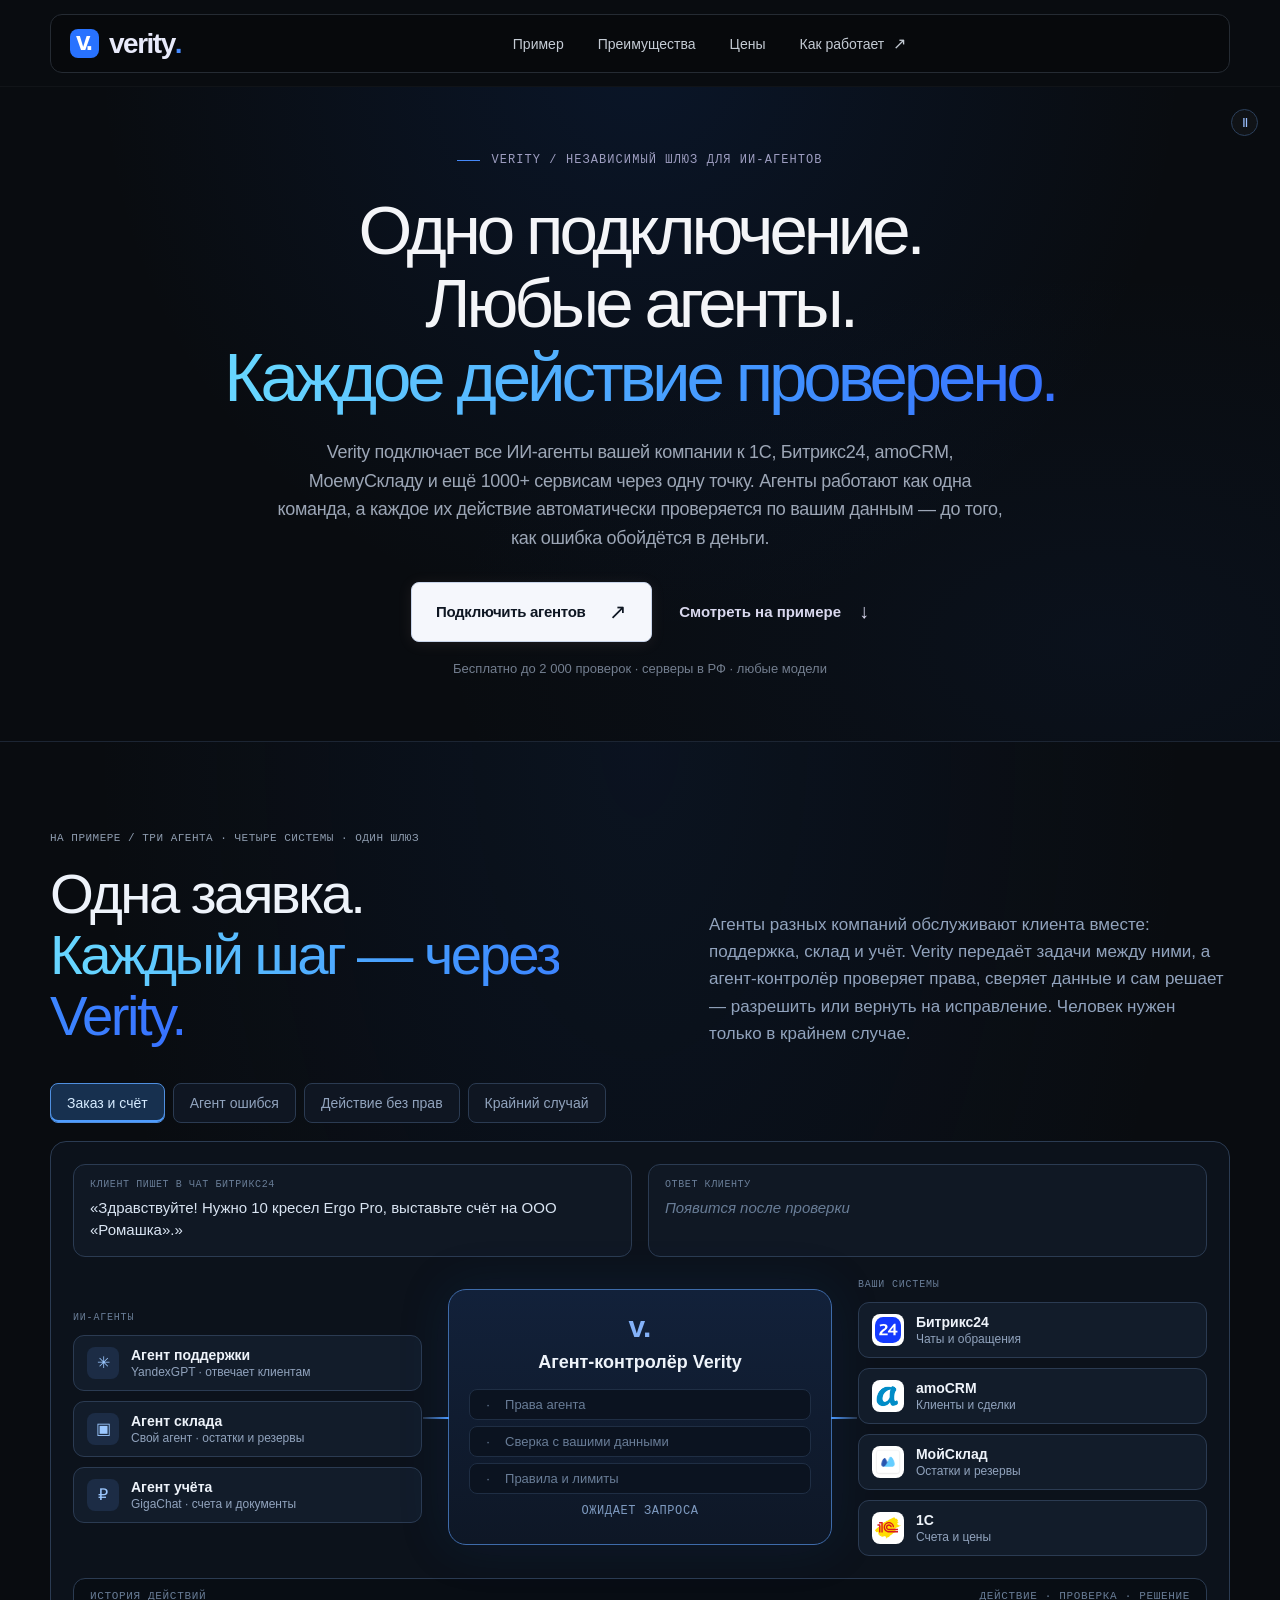
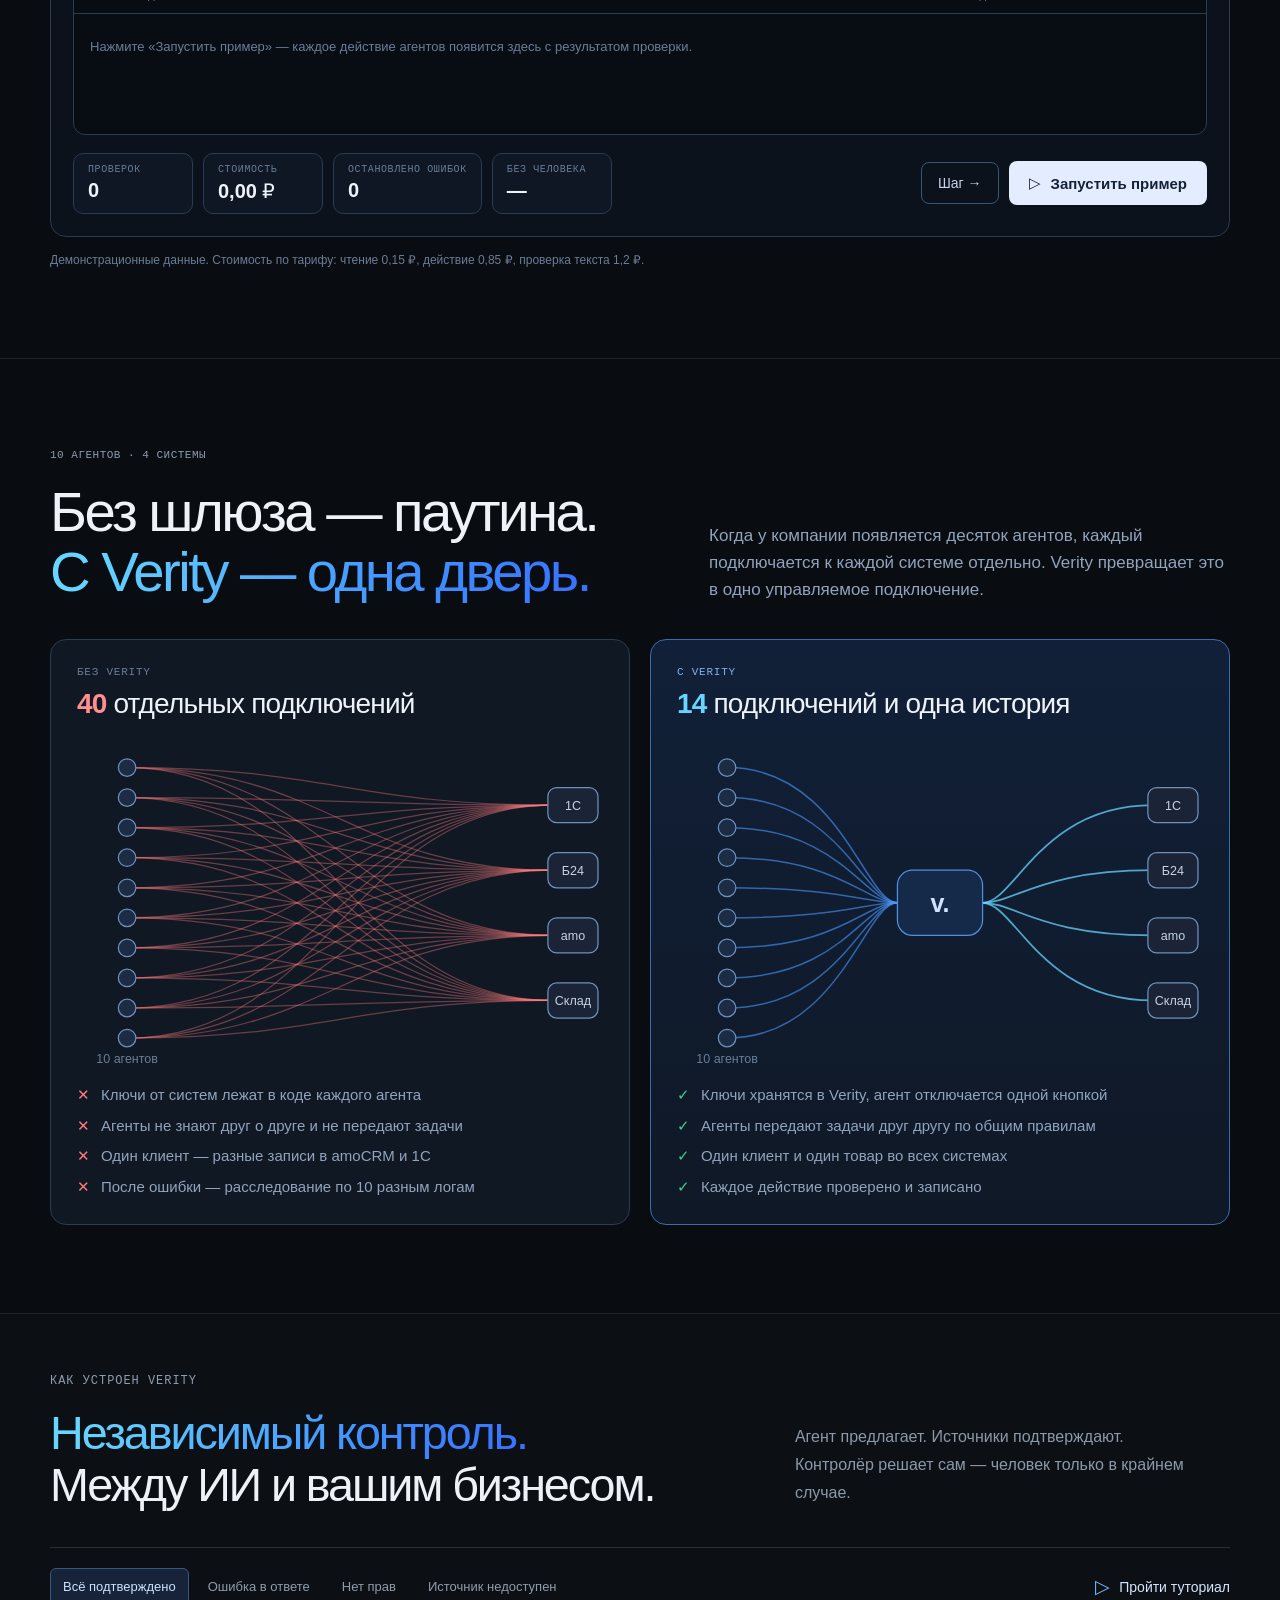
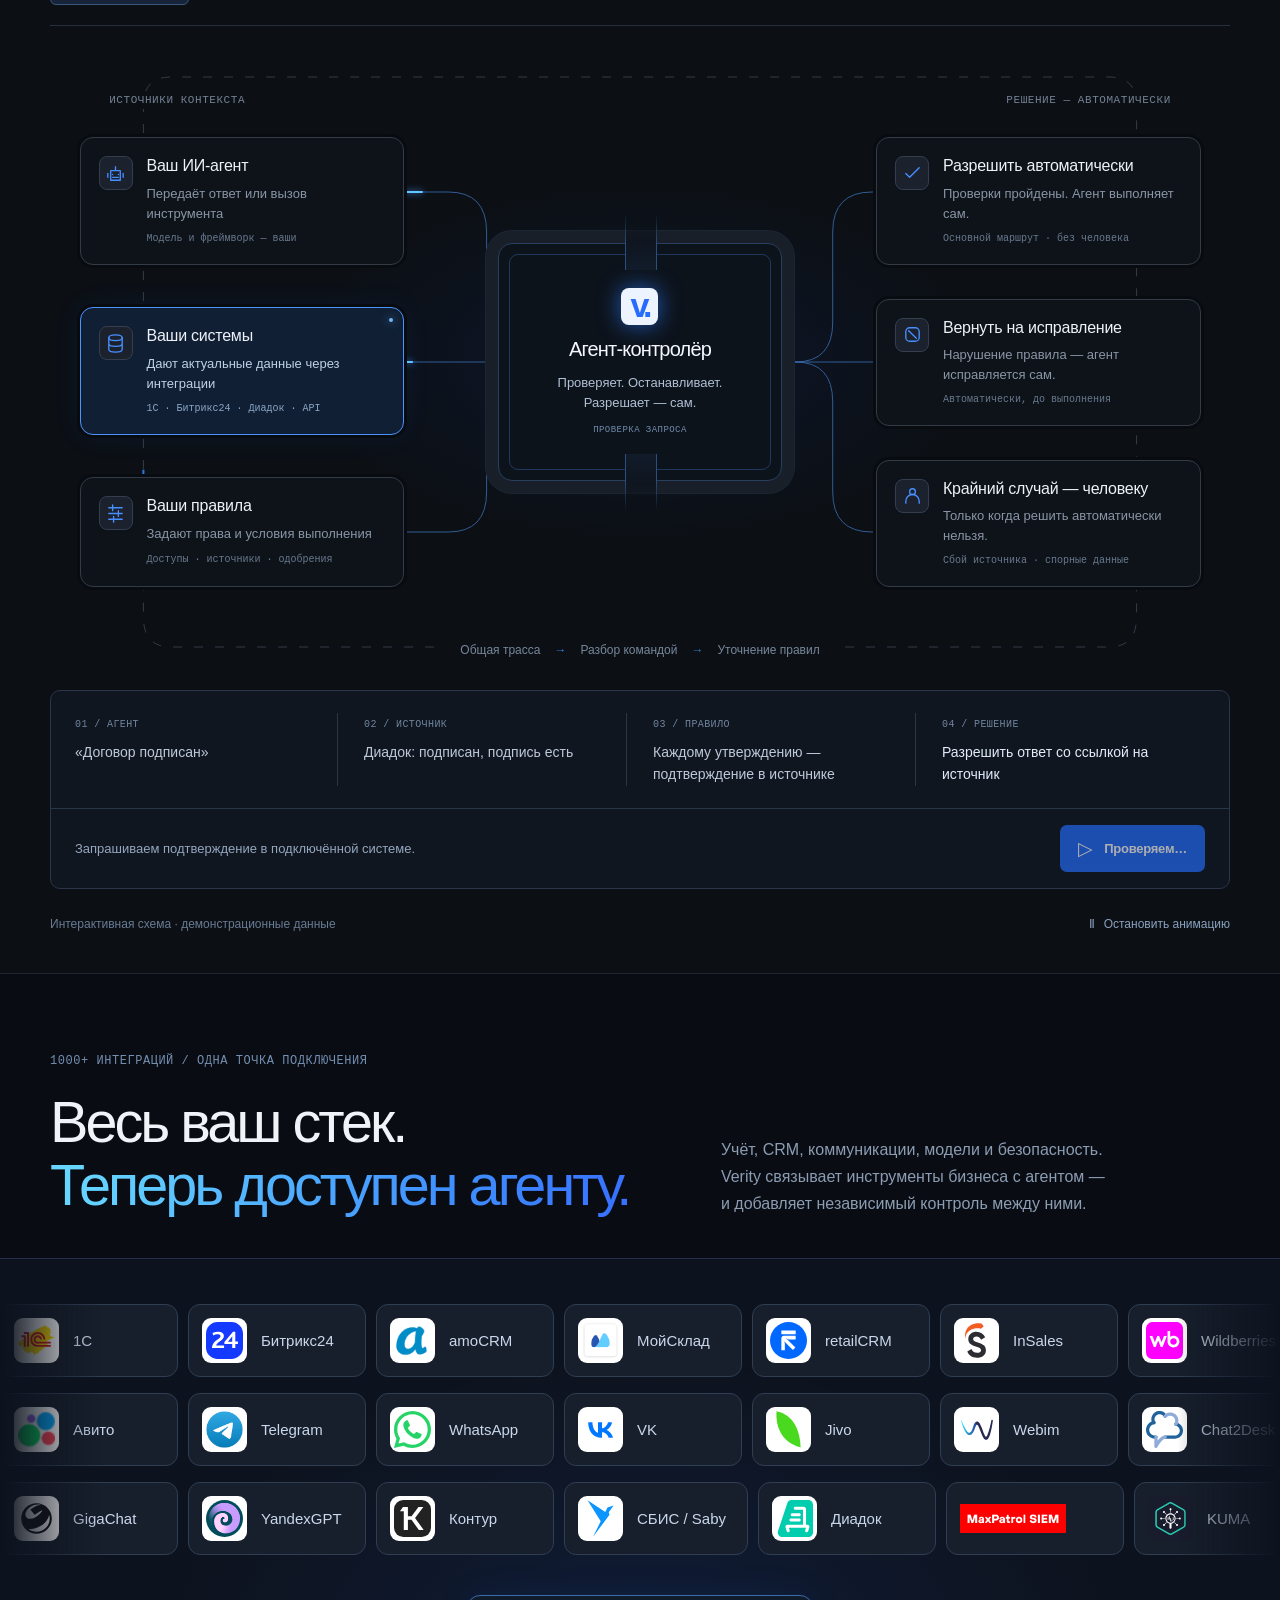
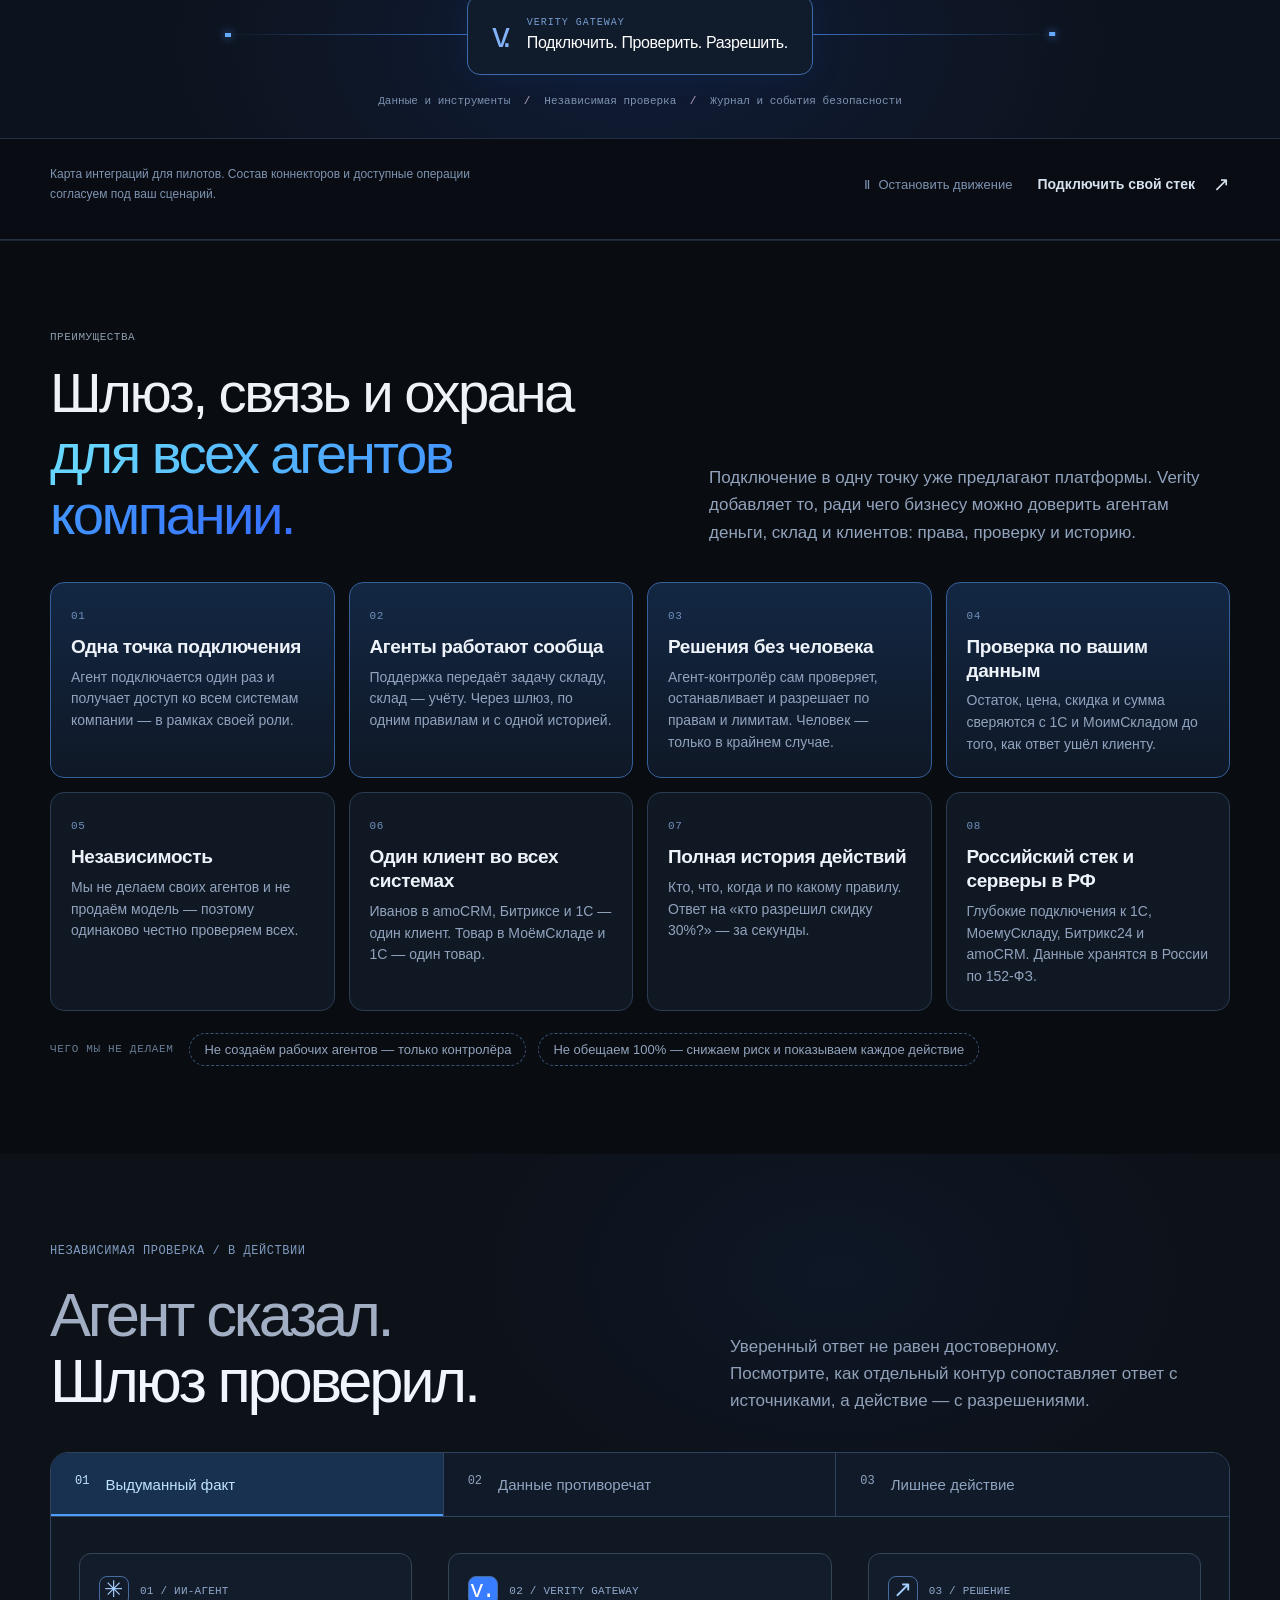
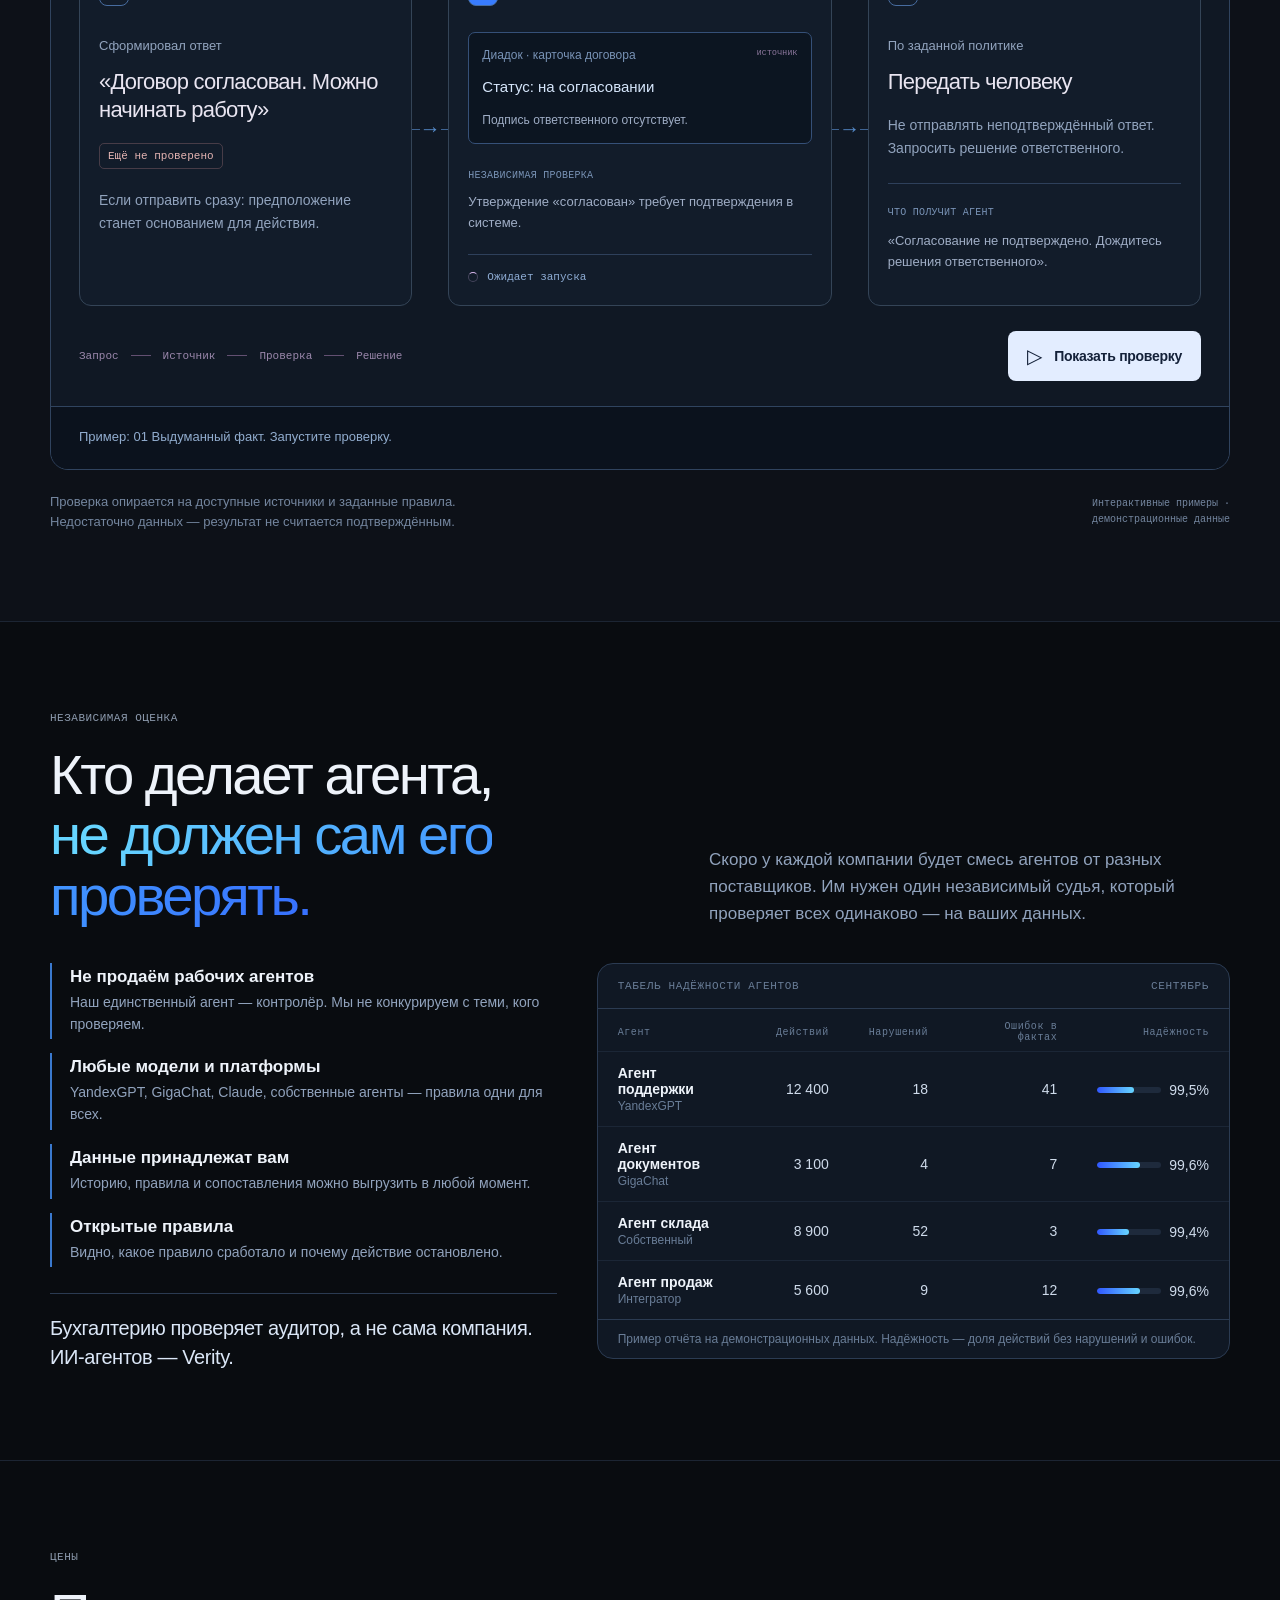
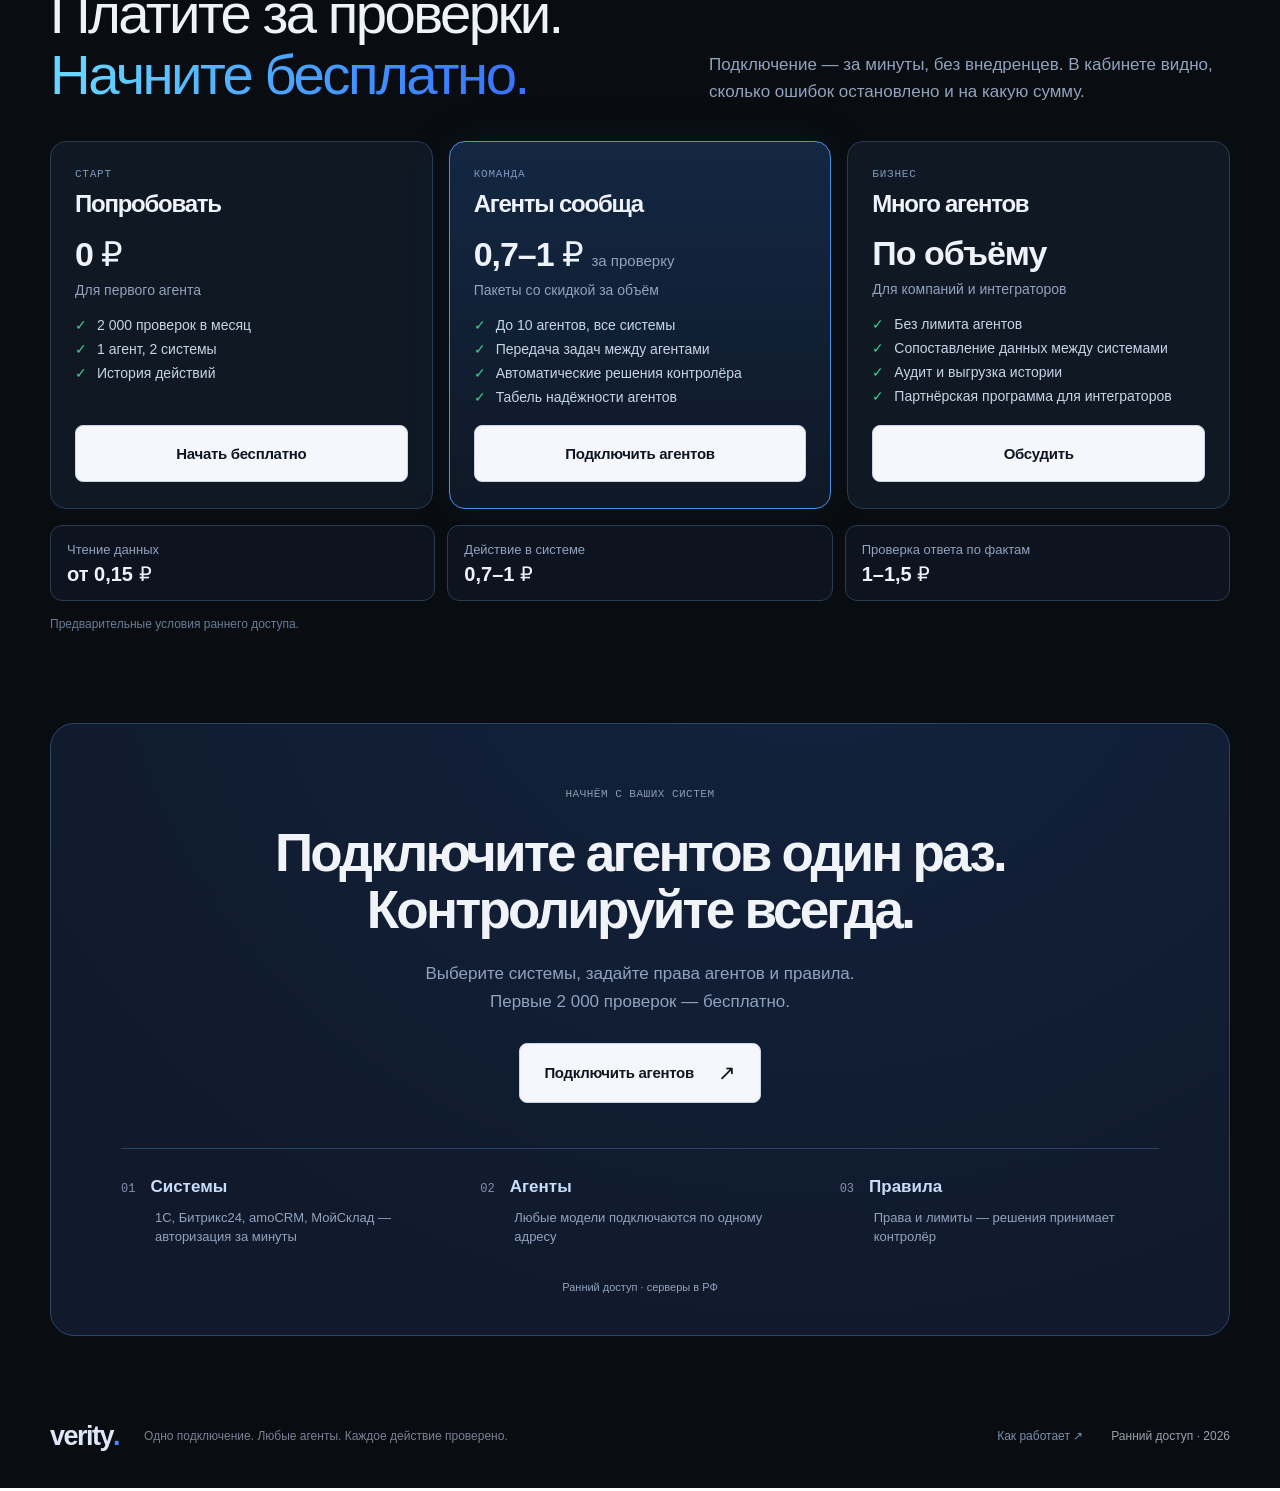
==== commit 6b6918aa: "Оффер: 1000+ интеграций Co-Authored-By: Claude Opus 5.5 <noreply@anthropic.com>" ====
--- a/index.html
+++ b/index.html
@@ -1,6 +1,6 @@
 <!DOCTYPE html><html lang="ru"><head><meta charset="UTF-8"><meta name="viewport" content="width=device-width, initial-scale=1"><title>Verity — независимый шлюз для ИИ-агентов бизнеса</title><meta name="description" content="Все ИИ-агенты компании подключаются к 1С, Битрикс24, amoCRM и МоемуСкладу через Verity, работают сообща, а каждое их действие проверяется по вашим данным."><meta name="theme-color" content="#090c10"><link rel="icon" type="image/svg+xml" href="data:image/svg+xml,%3Csvg xmlns='http://www.w3.org/2000/svg' viewBox='0 0 64 64'%3E%3Crect width='64' height='64' rx='18' fill='%23454cee'/%3E%3Cpath d='M16 31l11 12 22-25' fill='none' stroke='white' stroke-width='7' stroke-linecap='round' stroke-linejoin='round'/%3E%3C/svg%3E"><link rel="stylesheet" href="styles.css"><link rel="stylesheet" href="system.css"><link rel="stylesheet" href="platform.css"></head><body class="electric-theme"><a class="skip" href="#main">К содержанию</a><header class="header tech-header"><div class="nav wrap"><a class="brand" href="index.html" aria-label="Verity — на главную"><span class="brand-mark" aria-hidden="true">v.</span>verity<span class="brand-dot">.</span></a><nav id="main-nav" aria-label="Основная навигация"><a href="index.html#example">Пример</a><a href="index.html#problems">Преимущества</a><a href="index.html#pricing">Цены</a><a href="how-it-works.html">Как работает <span aria-hidden="true">↗</span></a></nav><button class="menu-toggle" aria-label="Открыть меню" aria-expanded="false" aria-controls="main-nav"><span></span><span></span></button></div></header>
 <main id="main">
 <section class="hero-stage tech-hero"><div class="aurora" aria-hidden="true"></div><button class="motion-toggle hero-motion" aria-label="Приостановить анимацию" aria-pressed="false"><span aria-hidden="true">Ⅱ</span></button><div class="hero-grid wrap">
-<div class="hero-copy"><div class="kicker"><span class="kicker-line"></span> VERITY / НЕЗАВИСИМЫЙ ШЛЮЗ ДЛЯ ИИ-АГЕНТОВ</div><h1>Одно подключение.<br>Любые агенты.<br><span class="gradient-text">Каждое действие проверено.</span></h1><p>Verity подключает все ИИ-агенты вашей компании к 1С, Битрикс24, amoCRM и МоемуСкладу через одну точку. Агенты работают как одна команда, а каждое их действие автоматически проверяется по вашим данным — до того, как ошибка обойдётся в деньги.</p><div class="hero-actions"><button class="button dark" data-audit>Подключить агентов <span aria-hidden="true">↗</span></button><a class="plain-link" href="#example">Смотреть на примере <span aria-hidden="true">↓</span></a></div><div class="hero-note">Бесплатно до 2 000 проверок · серверы в РФ · любые модели</div></div>
-</div></section><section class="vx vx-section ex" id="example"><div class="wrap"><div class="vx-head"><div><span class="kicker">НА ПРИМЕРЕ / ТРИ АГЕНТА · ЧЕТЫРЕ СИСТЕМЫ · ОДИН ШЛЮЗ</span><h2>Одна заявка.<br><span class="gradient-text">Каждый шаг — через Verity.</span></h2></div><p>Агенты разных компаний обслуживают клиента вместе: поддержка, склад и учёт. Verity передаёт задачи между ними, а агент-контролёр проверяет права, сверяет данные и сам решает — разрешить или вернуть на исправление. Человек нужен только в крайнем случае.</p></div><div data-ex><div class="ex-tabs" role="tablist" aria-label="Сценарий примера"><button role="tab" aria-selected="true" data-ex-case="order">Заказ и счёт</button><button role="tab" aria-selected="false" tabindex="-1" data-ex-case="error">Агент ошибся</button><button role="tab" aria-selected="false" tabindex="-1" data-ex-case="rights">Действие без прав</button><button role="tab" aria-selected="false" tabindex="-1" data-ex-case="edge">Крайний случай</button></div><div class="ex-board"><div class="ex-client"><div class="ex-bubble" data-ex-in><span></span><p></p></div><div class="ex-bubble is-empty" data-ex-out><span></span><p></p></div></div><div class="ex-grid"><div class="ex-col ex-col-agents"><b>ИИ-АГЕНТЫ</b><div class="ex-node" data-ex-node="support"><span class="ex-av" aria-hidden="true">✳</span><div><strong>Агент поддержки</strong><small>YandexGPT · отвечает клиентам</small></div></div><div class="ex-node" data-ex-node="stock"><span class="ex-av" aria-hidden="true">▣</span><div><strong>Агент склада</strong><small>Свой агент · остатки и резервы</small></div></div><div class="ex-node" data-ex-node="account"><span class="ex-av" aria-hidden="true">₽</span><div><strong>Агент учёта</strong><small>GigaChat · счета и документы</small></div></div></div><div class="ex-hub" data-ex-hub><span class="ex-hub-mark" aria-hidden="true">v.</span><strong>Агент-контролёр Verity</strong><div class="ex-hub-steps"><div data-hub="rights"><i>·</i>Права агента</div><div data-hub="data"><i>·</i>Сверка с вашими данными</div><div data-hub="rule"><i>·</i>Правила и лимиты</div></div><div class="ex-hub-verdict" data-ex-verdict>ОЖИДАЕТ ЗАПРОСА</div></div><div class="ex-col ex-col-systems"><b>ВАШИ СИСТЕМЫ</b><div class="ex-node" data-ex-node="bitrix"><img src="assets/integrations/bitrix24.svg" alt="" width="32" height="32"><div><strong>Битрикс24</strong><small>Чаты и обращения</small></div></div><div class="ex-node" data-ex-node="amo"><img src="assets/integrations/amocrm.png" alt="" width="32" height="32"><div><strong>amoCRM</strong><small>Клиенты и сделки</small></div></div><div class="ex-node" data-ex-node="sklad"><img src="assets/integrations/moysklad.png" alt="" width="32" height="32"><div><strong>МойСклад</strong><small>Остатки и резервы</small></div></div><div class="ex-node" data-ex-node="onec"><img src="assets/integrations/1c.svg" alt="" width="32" height="32"><div><strong>1С</strong><small>Счета и цены</small></div></div></div><div class="ex-tg" data-ex-tg aria-hidden="true"><span><img src="assets/integrations/telegram.png" alt="">Verity · крайний случай</span><p></p><div><b></b><b></b></div></div></div><div class="ex-log"><div class="ex-log-head"><span>ИСТОРИЯ ДЕЙСТВИЙ</span><span>ДЕЙСТВИЕ · ПРОВЕРКА · РЕШЕНИЕ</span></div><ol data-ex-log></ol></div><div class="ex-foot"><div class="ex-sum"><div><span>ПРОВЕРОК</span><strong data-sum-checks>0</strong></div><div><span>СТОИМОСТЬ</span><strong data-sum-cost>0 ₽</strong></div><div><span>ОСТАНОВЛЕНО ОШИБОК</span><strong data-sum-stop>0</strong></div><div><span>БЕЗ ЧЕЛОВЕКА</span><strong data-sum-human>—</strong></div></div><div class="ex-controls"><button class="ex-step" data-ex-next>Шаг →</button><button class="ex-play" data-ex-play><span aria-hidden="true">▷</span><span>Запустить пример</span></button></div></div><p class="visually-hidden" role="status" aria-live="polite" data-ex-live></p></div><p class="ex-note">Демонстрационные данные. Стоимость по тарифу: чтение 0,15 ₽, действие 0,85 ₽, проверка текста 1,2 ₽.</p></div></div></section><section class="vx vx-section" id="before-after"><div class="wrap"><div class="vx-head"><div><span class="kicker">10 АГЕНТОВ · 4 СИСТЕМЫ</span><h2>Без шлюза — паутина.<br><span class="gradient-text">С Verity — одна дверь.</span></h2></div><p>Когда у компании появляется десяток агентов, каждый подключается к каждой системе отдельно. Verity превращает это в одно управляемое подключение.</p></div><div class="ba-grid"><article class="ba-card is-bad"><span>БЕЗ VERITY</span><h3><b>40</b> отдельных подключений</h3><svg data-ba="mesh" role="img" aria-label="10 агентов подключены к 4 системам напрямую: 40 связей"></svg><ul><li>Ключи от систем лежат в коде каждого агента</li><li>Агенты не знают друг о друге и не передают задачи</li><li>Один клиент — разные записи в amoCRM и 1С</li><li>После ошибки — расследование по 10 разным логам</li></ul></article><article class="ba-card is-good"><span>С VERITY</span><h3><b>14</b> подключений и одна история</h3><svg data-ba="hub" role="img" aria-label="10 агентов и 4 системы подключены через один шлюз Verity: 14 связей"></svg><ul><li>Ключи хранятся в Verity, агент отключается одной кнопкой</li><li>Агенты передают задачи друг другу по общим правилам</li><li>Один клиент и один товар во всех системах</li><li>Каждое действие проверено и записано</li></ul></article></div></div></section><section class="system-section" id="system-map" data-system data-scenario="good" data-phase="ready"><div class="wrap"><div class="system-heading"><div><span class="kicker">КАК УСТРОЕН VERITY</span><h2><span class="gradient-text">Независимый контроль.</span><br>Между ИИ и вашим бизнесом.</h2></div><p>Агент предлагает. Источники подтверждают.<br>Контролёр решает сам — человек только в крайнем случае.</p></div><div class="system-controls"><div class="system-cases" role="tablist" aria-label="Пример работы шлюза"><button role="tab" id="system-case-good" data-system-case="good" aria-selected="true" aria-controls="system-case-panel">Всё подтверждено</button><button role="tab" id="system-case-fact" data-system-case="fact" aria-selected="false" tabindex="-1" aria-controls="system-case-panel">Ошибка в ответе</button><button role="tab" id="system-case-permission" data-system-case="permission" aria-selected="false" tabindex="-1" aria-controls="system-case-panel">Нет прав</button><button role="tab" id="system-case-offline" data-system-case="offline" aria-selected="false" tabindex="-1" aria-controls="system-case-panel">Источник недоступен</button></div><button class="system-tour-start" data-tour-start><span aria-hidden="true">▷</span> Пройти туториал</button></div><div class="system-tour-panel" data-tour-panel hidden><div class="tour-copy"><span data-tour-counter>ШАГ 1 ИЗ 4</span><h3 data-tour-title>Агент предлагает ответ</h3><p data-tour-copy></p></div><div class="tour-navigation"><div class="tour-dots" role="group" aria-label="Шаг туториала"><button data-tour-step="0" aria-label="Шаг 1: запрос агента" aria-current="step">1</button><button data-tour-step="1" aria-label="Шаг 2: источник">2</button><button data-tour-step="2" aria-label="Шаг 3: правило">3</button><button data-tour-step="3" aria-label="Шаг 4: решение">4</button></div><div><button data-tour-prev>← Назад</button><button data-tour-next>Далее →</button><button data-tour-close aria-label="Закрыть туториал">×</button></div></div></div><div class="system-board"><svg class="system-wires" viewBox="0 0 1200 620" preserveAspectRatio="none" aria-hidden="true"><path class="system-loop" d="M95 480 V53 Q95 25 123 25 H1077 Q1105 25 1105 53 V565 Q1105 595 1077 595 H123 Q95 595 95 565 V480"/><path class="system-wire wire-agent" d="M360 140 H405 Q444 140 444 180 V270 Q444 310 475 310"/><path class="system-signal signal-agent" d="M360 140 H405 Q444 140 444 180 V270 Q444 310 475 310"/><path class="system-wire wire-data" d="M360 310 H475"/><path class="system-signal signal-data" d="M360 310 H475"/><path class="system-wire wire-rules" d="M360 480 H405 Q444 480 444 440 V350 Q444 310 475 310"/><path class="system-signal signal-rules" d="M360 480 H405 Q444 480 444 440 V350 Q444 310 475 310"/><path class="system-wire wire-allow" d="M725 310 H758 Q796 310 796 270 V180 Q796 140 836 140 H840"/><path class="system-signal signal-allow" d="M725 310 H758 Q796 310 796 270 V180 Q796 140 836 140 H840"/><path class="system-wire wire-block" d="M725 310 H840"/><path class="system-signal signal-block" d="M725 310 H840"/><path class="system-wire wire-human" d="M725 310 H758 Q796 310 796 350 V440 Q796 480 836 480 H840"/><path class="system-signal signal-human" d="M725 310 H758 Q796 310 796 350 V440 Q796 480 836 480 H840"/><path class="system-loop-signal" d="M95 480 V53 Q95 25 123 25 H1077 Q1105 25 1105 53 V565 Q1105 595 1077 595 H123 Q95 595 95 565 V480"/></svg><span class="system-rail-label rail-inputs">ИСТОЧНИКИ КОНТЕКСТА</span><span class="system-rail-label rail-outputs">РЕШЕНИЕ — АВТОМАТИЧЕСКИ</span><div class="system-inputs"><button class="system-node system-input" data-system-node="agent" aria-expanded="false" aria-controls="system-inspector"><span class="system-node-icon"><svg viewBox="0 0 24 24" aria-hidden="true" fill="none" stroke="currentColor" stroke-width="1.4" stroke-linecap="round" stroke-linejoin="round"><path d="M7 9h10v10H7zM12 5v4M9 13h.01M15 13h.01M9 16h6M4 12v4m16-4v4"/></svg></span><span class="system-node-content"><strong>Ваш ИИ-агент</strong><span>Передаёт ответ или вызов инструмента</span><small>Модель и фреймворк — ваши</small></span><span class="system-node-indicator" aria-hidden="true"></span></button><button class="system-node system-input" data-system-node="data" aria-expanded="false" aria-controls="system-inspector"><span class="system-node-icon"><svg viewBox="0 0 24 24" aria-hidden="true" fill="none" stroke="currentColor" stroke-width="1.4" stroke-linecap="round" stroke-linejoin="round"><ellipse cx="12" cy="6" rx="7" ry="3"/><path d="M5 6v12c0 4 14 4 14 0V6M5 12c0 4 14 4 14 0"/></svg></span><span class="system-node-content"><strong>Ваши системы</strong><span>Дают актуальные данные через интеграции</span><small>1С · Битрикс24 · Диадок · API</small></span><span class="system-node-indicator" aria-hidden="true"></span></button><button class="system-node system-input" data-system-node="rules" aria-expanded="false" aria-controls="system-inspector"><span class="system-node-icon"><svg viewBox="0 0 24 24" aria-hidden="true" fill="none" stroke="currentColor" stroke-width="1.4" stroke-linecap="round" stroke-linejoin="round"><path d="M5 6h14M5 12h14M5 18h14M9 3v6m6 0v6m-5 0v6"/></svg></span><span class="system-node-content"><strong>Ваши правила</strong><span>Задают права и условия выполнения</span><small>Доступы · источники · одобрения</small></span><span class="system-node-indicator" aria-hidden="true"></span></button></div><button class="system-engine" data-system-node="engine" aria-expanded="false" aria-controls="system-inspector"><span class="engine-frame" aria-hidden="true"></span><span class="engine-scan" aria-hidden="true"></span><span class="engine-mark" aria-hidden="true">v.</span><strong>Агент-контролёр</strong><span>Проверяет. Останавливает.<br>Разрешает — сам.</span><small data-engine-status>НЕЗАВИСИМЫЙ КОНТУР</small></button><div class="system-outputs"><button class="system-node system-output" data-system-node="allow" aria-expanded="false" aria-controls="system-inspector"><span class="system-node-icon"><svg viewBox="0 0 24 24" aria-hidden="true" fill="none" stroke="currentColor" stroke-width="1.4" stroke-linecap="round" stroke-linejoin="round"><path d="m5 12 4 4L19 6"/></svg></span><span class="system-node-content"><strong>Разрешить автоматически</strong><span>Проверки пройдены. Агент выполняет сам.</span><small>Основной маршрут · без человека</small></span><span class="system-node-indicator" aria-hidden="true"></span></button><button class="system-node system-output" data-system-node="block" aria-expanded="false" aria-controls="system-inspector"><span class="system-node-icon"><svg viewBox="0 0 24 24" aria-hidden="true" fill="none" stroke="currentColor" stroke-width="1.4" stroke-linecap="round" stroke-linejoin="round"><rect x="5" y="5" width="14" height="14" rx="4"/><path d="m8 8 8 8"/></svg></span><span class="system-node-content"><strong>Вернуть на исправление</strong><span>Нарушение правила — агент исправляется сам.</span><small>Автоматически, до выполнения</small></span><span class="system-node-indicator" aria-hidden="true"></span></button><button class="system-node system-output" data-system-node="human" aria-expanded="false" aria-controls="system-inspector"><span class="system-node-icon"><svg viewBox="0 0 24 24" aria-hidden="true" fill="none" stroke="currentColor" stroke-width="1.4" stroke-linecap="round" stroke-linejoin="round"><circle cx="12" cy="8" r="3"/><path d="M5 20v-2a7 7 0 0 1 14 0v2"/></svg></span><span class="system-node-content"><strong>Крайний случай — человеку</strong><span>Только когда решить автоматически нельзя.</span><small>Сбой источника · спорные данные</small></span><span class="system-node-indicator" aria-hidden="true"></span></button></div><div class="system-loop-label"><span>Общая трасса</span><span aria-hidden="true">→</span><span>Разбор командой</span><span aria-hidden="true">→</span><span>Уточнение правил</span></div></div><aside class="system-inspector" id="system-inspector" hidden><div><span data-system-inspector-label>ВНУТРИ КОНТУРА</span><h3 data-system-inspector-title></h3><p data-system-inspector-copy></p></div><button data-system-inspector-close aria-label="Закрыть описание узла">×</button></aside><div class="system-case-panel" id="system-case-panel" role="tabpanel" aria-labelledby="system-case-good"><div class="system-case-story"><div><span>01 / АГЕНТ</span><p data-system-intent>«Договор подписан»</p></div><div><span>02 / ИСТОЧНИК</span><p data-system-evidence>Диадок: подписан, подпись есть</p></div><div><span>03 / ПРАВИЛО</span><p data-system-policy>Утверждение требует подтверждения</p></div><div class="system-case-verdict"><span>04 / РЕШЕНИЕ</span><p data-system-verdict>Разрешить ответ со ссылкой на источник</p></div></div><div class="system-playbar"><p role="status" aria-live="polite" data-system-live>Запустите пример и проследите путь запроса.</p><button class="button system-run" data-system-run><span aria-hidden="true">▷</span><span data-system-run-label>Показать поток</span></button></div></div><div class="system-foot"><span>Интерактивная схема · демонстрационные данные</span><button data-system-motion aria-pressed="false">Ⅱ <span>Остановить анимацию</span></button></div></div></section><section class="integrations-section" id="integrations"><div class="wrap integration-heading"><div><span class="kicker">26 СИСТЕМ / ОДИН КОНТУР ПОДКЛЮЧЕНИЯ</span><h2>Весь ваш стек.<br><span class="gradient-text">Теперь доступен агенту.</span></h2></div><p>Учёт, CRM, коммуникации, модели и безопасность.<br>Verity связывает инструменты бизнеса с агентом —<br class="desktop-only"> и добавляет независимый контроль между ними.</p></div><div class="integration-universe"><div class="integration-glow" aria-hidden="true"></div><div tabindex="0" class="integration-lane lane-0"><div class="integration-track"><ul aria-label="Интеграции: группа 1"><li class="integration-chip"><span class="integration-icon"><img src="assets/integrations/1c.svg" alt="" width="40" height="40" loading="eager"></span><span>1С</span></li><li class="integration-chip"><span class="integration-icon"><img src="assets/integrations/bitrix24.svg" alt="" width="40" height="40" loading="eager"></span><span>Битрикс24</span></li><li class="integration-chip"><span class="integration-icon"><img src="assets/integrations/amocrm.png" alt="" width="40" height="40" loading="eager"></span><span>amoCRM</span></li><li class="integration-chip"><span class="integration-icon"><img src="assets/integrations/moysklad.png" alt="" width="40" height="40" loading="eager"></span><span>МойСклад</span></li><li class="integration-chip"><span class="integration-icon"><img src="assets/integrations/retailcrm.svg" alt="" width="40" height="40" loading="eager"></span><span>retailCRM</span></li><li class="integration-chip"><span class="integration-icon"><img src="assets/integrations/insales.svg" alt="" width="40" height="40" loading="eager"></span><span>InSales</span></li><li class="integration-chip"><span class="integration-icon"><img src="assets/integrations/wildberries.svg" alt="" width="40" height="40" loading="eager"></span><span>Wildberries</span></li><li class="integration-chip"><span class="integration-icon"><img src="assets/integrations/ozon.jpg" alt="" width="40" height="40" loading="eager"></span><span>Ozon</span></li><li class="integration-chip"><span class="integration-icon"><img src="assets/integrations/yandex-market.png" alt="" width="40" height="40" loading="eager"></span><span>Яндекс Маркет</span></li></ul><ul aria-hidden="true"><li class="integration-chip"><span class="integration-icon"><img src="assets/integrations/1c.svg" alt="" width="40" height="40" loading="eager"></span><span>1С</span></li><li class="integration-chip"><span class="integration-icon"><img src="assets/integrations/bitrix24.svg" alt="" width="40" height="40" loading="eager"></span><span>Битрикс24</span></li><li class="integration-chip"><span class="integration-icon"><img src="assets/integrations/amocrm.png" alt="" width="40" height="40" loading="eager"></span><span>amoCRM</span></li><li class="integration-chip"><span class="integration-icon"><img src="assets/integrations/moysklad.png" alt="" width="40" height="40" loading="eager"></span><span>МойСклад</span></li><li class="integration-chip"><span class="integration-icon"><img src="assets/integrations/retailcrm.svg" alt="" width="40" height="40" loading="eager"></span><span>retailCRM</span></li><li class="integration-chip"><span class="integration-icon"><img src="assets/integrations/insales.svg" alt="" width="40" height="40" loading="eager"></span><span>InSales</span></li><li class="integration-chip"><span class="integration-icon"><img src="assets/integrations/wildberries.svg" alt="" width="40" height="40" loading="eager"></span><span>Wildberries</span></li><li class="integration-chip"><span class="integration-icon"><img src="assets/integrations/ozon.jpg" alt="" width="40" height="40" loading="eager"></span><span>Ozon</span></li><li class="integration-chip"><span class="integration-icon"><img src="assets/integrations/yandex-market.png" alt="" width="40" height="40" loading="eager"></span><span>Яндекс Маркет</span></li></ul></div></div><div tabindex="0" class="integration-lane lane-1"><div class="integration-track"><ul aria-label="Интеграции: группа 2"><li class="integration-chip"><span class="integration-icon"><img src="assets/integrations/avito.png" alt="" width="40" height="40" loading="eager"></span><span>Авито</span></li><li class="integration-chip"><span class="integration-icon"><img src="assets/integrations/telegram.png" alt="" width="40" height="40" loading="eager"></span><span>Telegram</span></li><li class="integration-chip"><span class="integration-icon"><img src="assets/integrations/whatsapp.svg" alt="" width="40" height="40" loading="eager"></span><span>WhatsApp</span></li><li class="integration-chip"><span class="integration-icon"><img src="assets/integrations/vk.png" alt="" width="40" height="40" loading="eager"></span><span>VK</span></li><li class="integration-chip"><span class="integration-icon"><img src="assets/integrations/jivo.svg" alt="" width="40" height="40" loading="eager"></span><span>Jivo</span></li><li class="integration-chip"><span class="integration-icon"><img src="assets/integrations/webim.svg" alt="" width="40" height="40" loading="eager"></span><span>Webim</span></li><li class="integration-chip"><span class="integration-icon"><img src="assets/integrations/chat2desk.svg" alt="" width="40" height="40" loading="eager"></span><span>Chat2Desk</span></li><li class="integration-chip"><span class="integration-icon"><img src="assets/integrations/voximplant.ico" alt="" width="40" height="40" loading="eager"></span><span>Voximplant</span></li><li class="integration-chip"><span class="integration-icon"><img src="assets/integrations/uis.png" alt="" width="40" height="40" loading="eager"></span><span>UIS</span></li></ul><ul aria-hidden="true"><li class="integration-chip"><span class="integration-icon"><img src="assets/integrations/avito.png" alt="" width="40" height="40" loading="eager"></span><span>Авито</span></li><li class="integration-chip"><span class="integration-icon"><img src="assets/integrations/telegram.png" alt="" width="40" height="40" loading="eager"></span><span>Telegram</span></li><li class="integration-chip"><span class="integration-icon"><img src="assets/integrations/whatsapp.svg" alt="" width="40" height="40" loading="eager"></span><span>WhatsApp</span></li><li class="integration-chip"><span class="integration-icon"><img src="assets/integrations/vk.png" alt="" width="40" height="40" loading="eager"></span><span>VK</span></li><li class="integration-chip"><span class="integration-icon"><img src="assets/integrations/jivo.svg" alt="" width="40" height="40" loading="eager"></span><span>Jivo</span></li><li class="integration-chip"><span class="integration-icon"><img src="assets/integrations/webim.svg" alt="" width="40" height="40" loading="eager"></span><span>Webim</span></li><li class="integration-chip"><span class="integration-icon"><img src="assets/integrations/chat2desk.svg" alt="" width="40" height="40" loading="eager"></span><span>Chat2Desk</span></li><li class="integration-chip"><span class="integration-icon"><img src="assets/integrations/voximplant.ico" alt="" width="40" height="40" loading="eager"></span><span>Voximplant</span></li><li class="integration-chip"><span class="integration-icon"><img src="assets/integrations/uis.png" alt="" width="40" height="40" loading="eager"></span><span>UIS</span></li></ul></div></div><div tabindex="0" class="integration-lane lane-2"><div class="integration-track"><ul aria-label="Интеграции: группа 3"><li class="integration-chip"><span class="integration-icon"><img src="assets/integrations/gigachat.svg" alt="" width="40" height="40" loading="eager"></span><span>GigaChat</span></li><li class="integration-chip"><span class="integration-icon"><img src="assets/integrations/yandexgpt.svg" alt="" width="40" height="40" loading="eager"></span><span>YandexGPT</span></li><li class="integration-chip"><span class="integration-icon"><img src="assets/integrations/kontur.svg" alt="" width="40" height="40" loading="eager"></span><span>Контур</span></li><li class="integration-chip"><span class="integration-icon"><img src="assets/integrations/sbis.svg" alt="" width="40" height="40" loading="eager"></span><span>СБИС / Saby</span></li><li class="integration-chip"><span class="integration-icon"><img src="assets/integrations/diadoc.svg" alt="" width="40" height="40" loading="eager"></span><span>Диадок</span></li><li class="integration-chip"><span class="integration-icon wide-icon"><img src="assets/integrations/maxpatrol-siem.svg" alt="MaxPatrol SIEM" width="40" height="40" loading="eager"></span><span>MaxPatrol SIEM</span></li><li class="integration-chip"><span class="integration-icon dark-icon"><img src="assets/integrations/kuma.svg" alt="" width="40" height="40" loading="eager"></span><span>KUMA</span></li><li class="integration-chip"><span class="integration-icon"><img src="assets/integrations/rusiem.svg" alt="" width="40" height="40" loading="eager"></span><span>RuSIEM</span></li></ul><ul aria-hidden="true"><li class="integration-chip"><span class="integration-icon"><img src="assets/integrations/gigachat.svg" alt="" width="40" height="40" loading="eager"></span><span>GigaChat</span></li><li class="integration-chip"><span class="integration-icon"><img src="assets/integrations/yandexgpt.svg" alt="" width="40" height="40" loading="eager"></span><span>YandexGPT</span></li><li class="integration-chip"><span class="integration-icon"><img src="assets/integrations/kontur.svg" alt="" width="40" height="40" loading="eager"></span><span>Контур</span></li><li class="integration-chip"><span class="integration-icon"><img src="assets/integrations/sbis.svg" alt="" width="40" height="40" loading="eager"></span><span>СБИС / Saby</span></li><li class="integration-chip"><span class="integration-icon"><img src="assets/integrations/diadoc.svg" alt="" width="40" height="40" loading="eager"></span><span>Диадок</span></li><li class="integration-chip"><span class="integration-icon wide-icon"><img src="assets/integrations/maxpatrol-siem.svg" alt="MaxPatrol SIEM" width="40" height="40" loading="eager"></span><span>MaxPatrol SIEM</span></li><li class="integration-chip"><span class="integration-icon dark-icon"><img src="assets/integrations/kuma.svg" alt="" width="40" height="40" loading="eager"></span><span>KUMA</span></li><li class="integration-chip"><span class="integration-icon"><img src="assets/integrations/rusiem.svg" alt="" width="40" height="40" loading="eager"></span><span>RuSIEM</span></li></ul></div></div><div class="integration-convergence"><span class="convergence-line" aria-hidden="true"></span><div class="integration-hub"><span class="hub-brand">v.</span><div><span>VERITY GATEWAY</span><strong>Подключить. Проверить. Разрешить.</strong></div><span class="hub-pulse" aria-hidden="true"></span></div><span class="convergence-line" aria-hidden="true"></span></div><div class="integration-destinations"><span>Данные и инструменты</span><span>Независимая проверка</span><span>Журнал и события безопасности</span></div></div><div class="wrap integration-bottom"><p>Карта интеграций для пилотов. Состав коннекторов и доступные операции согласуем под ваш сценарий.</p><div><button class="integration-pause" data-integration-pause aria-pressed="false">Ⅱ <span>Остановить движение</span></button><button class="plain-link" data-audit>Подключить свой стек <span aria-hidden="true">↗</span></button></div></div></section><section class="vx vx-section" id="problems"><div class="wrap"><div class="vx-head"><div><span class="kicker">ПРЕИМУЩЕСТВА</span><h2>Шлюз, связь и охрана<br><span class="gradient-text">для всех агентов компании.</span></h2></div><p>Подключение в одну точку уже предлагают платформы. Verity добавляет то, ради чего бизнесу можно доверить агентам деньги, склад и клиентов: права, проверку и историю.</p></div><div class="adv-grid"><article class="is-key"><span>01</span><h3>Одна точка подключения</h3><p>Агент подключается один раз и получает доступ ко всем системам компании — в рамках своей роли.</p></article><article class="is-key"><span>02</span><h3>Агенты работают сообща</h3><p>Поддержка передаёт задачу складу, склад — учёту. Через шлюз, по одним правилам и с одной историей.</p></article><article class="is-key"><span>03</span><h3>Решения без человека</h3><p>Агент-контролёр сам проверяет, останавливает и разрешает по правам и лимитам. Человек — только в крайнем случае.</p></article><article class="is-key"><span>04</span><h3>Проверка по вашим данным</h3><p>Остаток, цена, скидка и сумма сверяются с 1С и МоимСкладом до того, как ответ ушёл клиенту.</p></article><article><span>05</span><h3>Независимость</h3><p>Мы не делаем своих агентов и не продаём модель — поэтому одинаково честно проверяем всех.</p></article><article><span>06</span><h3>Один клиент во всех системах</h3><p>Иванов в amoCRM, Битриксе и 1С — один клиент. Товар в МоёмСкладе и 1С — один товар.</p></article><article><span>07</span><h3>Полная история действий</h3><p>Кто, что, когда и по какому правилу. Ответ на «кто разрешил скидку 30%?» — за секунды.</p></article><article><span>08</span><h3>Российский стек и серверы в РФ</h3><p>Глубокие подключения к 1С, МоемуСкладу, Битрикс24 и amoCRM. Данные хранятся в России по 152-ФЗ.</p></article></div><div class="adv-not"><b>ЧЕГО МЫ НЕ ДЕЛАЕМ</b><span>Не создаём рабочих агентов — только контролёра</span><span>Не платформа на 1000 интеграций</span><span>Не обещаем 100% — снижаем риск и показываем каждое действие</span></div></div></section><section class="verification-lab" id="verification"><div class="wrap"><div class="lab-heading"><div><span class="kicker">НЕЗАВИСИМАЯ ПРОВЕРКА / В ДЕЙСТВИИ</span><h2>Агент сказал.<br><span>Шлюз проверил.</span></h2></div><p>Уверенный ответ не равен достоверному.<br>Посмотрите, как отдельный контур сопоставляет ответ с источниками, а действие — с разрешениями.</p></div><div class="verification-demo" data-verification data-phase="idle"><div class="verification-tabs" role="tablist" aria-label="Примеры ошибок агента"><button role="tab" id="verify-evidence" aria-controls="verification-panel" aria-selected="true" data-verify-case="evidence">01 <span>Выдуманный факт</span></button><button role="tab" id="verify-conflict" aria-controls="verification-panel" aria-selected="false" tabindex="-1" data-verify-case="conflict">02 <span>Данные противоречат</span></button><button role="tab" id="verify-permission" aria-controls="verification-panel" aria-selected="false" tabindex="-1" data-verify-case="permission">03 <span>Лишнее действие</span></button></div><div class="verification-panel" id="verification-panel" role="tabpanel" aria-labelledby="verify-evidence"><div class="verify-flow"><article class="verify-card verify-agent"><div class="verify-card-label"><span class="verify-icon">✳</span><span>01 / ИИ-АГЕНТ</span></div><span class="verify-caption" data-verify-intent-label>Сформировал ответ</span><h3 data-verify-intent>«Договор согласован.<br>Можно начинать работу»</h3><div class="unverified-badge">Ещё не проверено</div><p data-verify-risk>Если отправить сразу: предположение станет основанием для действия.</p></article><div class="verify-connector" aria-hidden="true"><i></i><b>→</b></div><article class="verify-card verify-gate"><div class="verify-card-label"><span class="verify-icon">v.</span><span>02 / VERITY GATEWAY</span></div><div class="verify-source"><div><span data-verify-source-name>Диадок · карточка договора</span><span class="source-state">ИСТОЧНИК</span></div><strong data-verify-source-value>Статус: на согласовании</strong><p data-verify-source-extra>Подпись ответственного отсутствует.</p></div><div class="verify-rule"><span>НЕЗАВИСИМАЯ ПРОВЕРКА</span><p data-verify-rule>Утверждение «согласован» требует подтверждения в системе.</p></div><div class="verify-check"><span class="verify-spinner"></span><code data-verify-code>Ожидает запуска</code></div></article><div class="verify-connector" aria-hidden="true"><i></i><b>→</b></div><article class="verify-card verify-result"><div class="verify-card-label"><span class="verify-icon" data-verify-result-icon>↗</span><span>03 / РЕШЕНИЕ</span></div><span class="verify-caption" data-verify-result-caption>По заданной политике</span><h3 data-verify-result-title>Передать человеку</h3><p data-verify-result-copy>Не отправлять неподтверждённый ответ. Запросить решение ответственного.</p><div class="verified-reply"><span>ЧТО ПОЛУЧИТ АГЕНТ</span><p data-verify-reply>«Согласование не подтверждено. Дождитесь решения ответственного».</p></div></article></div><div class="verify-playback"><div class="verify-progress" aria-hidden="true"><span>Запрос</span><i></i><span>Источник</span><i></i><span>Проверка</span><i></i><span>Решение</span></div><button class="button verify-run" data-verify-run><span aria-hidden="true">▷</span><span data-verify-run-label>Показать проверку</span></button></div><div class="verify-live" role="status" aria-live="polite" data-verify-status>Выберите ошибку и проследите её путь через шлюз.</div></div></div><div class="lab-bottom"><p>Проверка опирается на доступные источники и заданные правила.<br>Недостаточно данных — результат не считается подтверждённым.</p><span>Интерактивные примеры · демонстрационные данные</span></div></div></section><section class="vx vx-section" id="independence"><div class="wrap"><div class="vx-head"><div><span class="kicker">НЕЗАВИСИМАЯ ОЦЕНКА</span><h2>Кто делает агента,<br><span class="gradient-text">не должен сам его проверять.</span></h2></div><p>Скоро у каждой компании будет смесь агентов от разных поставщиков. Им нужен один независимый судья, который проверяет всех одинаково — на ваших данных.</p></div><div class="ind-grid"><div><div class="ind-points"><div><strong>Не продаём рабочих агентов</strong><p>Наш единственный агент — контролёр. Мы не конкурируем с теми, кого проверяем.</p></div><div><strong>Любые модели и платформы</strong><p>YandexGPT, GigaChat, Claude, собственные агенты — правила одни для всех.</p></div><div><strong>Данные принадлежат вам</strong><p>Историю, правила и сопоставления можно выгрузить в любой момент.</p></div><div><strong>Открытые правила</strong><p>Видно, какое правило сработало и почему действие остановлено.</p></div></div><p class="ind-quote">Бухгалтерию проверяет аудитор, а не сама компания. ИИ-агентов — Verity.</p></div><div class="score"><div class="score-head"><span>ТАБЕЛЬ НАДЁЖНОСТИ АГЕНТОВ</span><span>СЕНТЯБРЬ</span></div><table><thead><tr><th>Агент</th><th>Действий</th><th>Нарушений</th><th>Ошибок в фактах</th><th>Надёжность</th></tr></thead><tbody><tr><td><strong>Агент поддержки</strong><small>YandexGPT</small></td><td>12 400</td><td>18</td><td>41</td><td><span class="bar"><i style="--w:0.7%;--w:58%"></i>99,5%</span></td></tr><tr><td><strong>Агент документов</strong><small>GigaChat</small></td><td>3 100</td><td>4</td><td>7</td><td><span class="bar"><i style="--w:0.8%;--w:67%"></i>99,6%</span></td></tr><tr><td><strong>Агент склада</strong><small>Собственный</small></td><td>8 900</td><td>52</td><td>3</td><td><span class="bar"><i style="--w:0.6%;--w:50%"></i>99,4%</span></td></tr><tr><td><strong>Агент продаж</strong><small>Интегратор</small></td><td>5 600</td><td>9</td><td>12</td><td><span class="bar"><i style="--w:0.8%;--w:67%"></i>99,6%</span></td></tr></tbody></table><div class="score-foot">Пример отчёта на демонстрационных данных. Надёжность — доля действий без нарушений и ошибок.</div></div></div></div></section><section class="vx vx-section" id="pricing"><div class="wrap"><div class="vx-head"><div><span class="kicker">ЦЕНЫ</span><h2>Платите за проверки.<br><span class="gradient-text">Начните бесплатно.</span></h2></div><p>Подключение — за минуты, без внедренцев. В кабинете видно, сколько ошибок остановлено и на какую сумму.</p></div><div class="price-grid"><article class="price-card"><span>СТАРТ</span><h3>Попробовать</h3><div class="price">0 ₽</div><p>Для первого агента</p><ul><li>2 000 проверок в месяц</li><li>1 агент, 2 системы</li><li>История действий</li></ul><button class="button dark" data-audit>Начать бесплатно</button></article><article class="price-card is-main"><span>КОМАНДА</span><h3>Агенты сообща</h3><div class="price">0,7–1 ₽ <small>за проверку</small></div><p>Пакеты со скидкой за объём</p><ul><li>До 10 агентов, все системы</li><li>Передача задач между агентами</li><li>Автоматические решения контролёра</li><li>Табель надёжности агентов</li></ul><button class="button dark" data-audit>Подключить агентов</button></article><article class="price-card"><span>БИЗНЕС</span><h3>Много агентов</h3><div class="price">По объёму</div><p>Для компаний и интеграторов</p><ul><li>Без лимита агентов</li><li>Сопоставление данных между системами</li><li>Аудит и выгрузка истории</li><li>Партнёрская программа для интеграторов</li></ul><button class="button dark" data-audit>Обсудить</button></article></div><div class="price-units"><div><span>Чтение данных</span><strong>от 0,15 ₽</strong></div><div><span>Действие в системе</span><strong>0,7–1 ₽</strong></div><div><span>Проверка ответа по фактам</span><strong>1–1,5 ₽</strong></div></div><p class="price-note">Предварительные условия раннего доступа.</p></div></section><section class="pilot-section wrap" id="pilot"><div class="pilot-wash" aria-hidden="true"></div><div class="pilot-content"><span class="kicker">НАЧНЁМ С ВАШИХ СИСТЕМ</span><h2>Подключите агентов один раз.<br>Контролируйте всегда.</h2><p>Выберите системы, задайте права агентов и правила.<br>Первые 2 000 проверок — бесплатно.</p><button class="button dark" data-audit>Подключить агентов <span aria-hidden="true">↗</span></button><div class="pilot-steps"><div><span>01</span><strong>Системы</strong><p>1С, Битрикс24, amoCRM, МойСклад — авторизация за минуты</p></div><div><span>02</span><strong>Агенты</strong><p>Любые модели подключаются по одному адресу</p></div><div><span>03</span><strong>Правила</strong><p>Права и лимиты — решения принимает контролёр</p></div></div><span class="pilot-note">Ранний доступ · серверы в РФ</span></div></section>
+<div class="hero-copy"><div class="kicker"><span class="kicker-line"></span> VERITY / НЕЗАВИСИМЫЙ ШЛЮЗ ДЛЯ ИИ-АГЕНТОВ</div><h1>Одно подключение.<br>Любые агенты.<br><span class="gradient-text">Каждое действие проверено.</span></h1><p>Verity подключает все ИИ-агенты вашей компании к 1С, Битрикс24, amoCRM, МоемуСкладу и ещё 1000+ сервисам через одну точку. Агенты работают как одна команда, а каждое их действие автоматически проверяется по вашим данным — до того, как ошибка обойдётся в деньги.</p><div class="hero-actions"><button class="button dark" data-audit>Подключить агентов <span aria-hidden="true">↗</span></button><a class="plain-link" href="#example">Смотреть на примере <span aria-hidden="true">↓</span></a></div><div class="hero-note">Бесплатно до 2 000 проверок · серверы в РФ · любые модели</div></div>
+</div></section><section class="vx vx-section ex" id="example"><div class="wrap"><div class="vx-head"><div><span class="kicker">НА ПРИМЕРЕ / ТРИ АГЕНТА · ЧЕТЫРЕ СИСТЕМЫ · ОДИН ШЛЮЗ</span><h2>Одна заявка.<br><span class="gradient-text">Каждый шаг — через Verity.</span></h2></div><p>Агенты разных компаний обслуживают клиента вместе: поддержка, склад и учёт. Verity передаёт задачи между ними, а агент-контролёр проверяет права, сверяет данные и сам решает — разрешить или вернуть на исправление. Человек нужен только в крайнем случае.</p></div><div data-ex><div class="ex-tabs" role="tablist" aria-label="Сценарий примера"><button role="tab" aria-selected="true" data-ex-case="order">Заказ и счёт</button><button role="tab" aria-selected="false" tabindex="-1" data-ex-case="error">Агент ошибся</button><button role="tab" aria-selected="false" tabindex="-1" data-ex-case="rights">Действие без прав</button><button role="tab" aria-selected="false" tabindex="-1" data-ex-case="edge">Крайний случай</button></div><div class="ex-board"><div class="ex-client"><div class="ex-bubble" data-ex-in><span></span><p></p></div><div class="ex-bubble is-empty" data-ex-out><span></span><p></p></div></div><div class="ex-grid"><div class="ex-col ex-col-agents"><b>ИИ-АГЕНТЫ</b><div class="ex-node" data-ex-node="support"><span class="ex-av" aria-hidden="true">✳</span><div><strong>Агент поддержки</strong><small>YandexGPT · отвечает клиентам</small></div></div><div class="ex-node" data-ex-node="stock"><span class="ex-av" aria-hidden="true">▣</span><div><strong>Агент склада</strong><small>Свой агент · остатки и резервы</small></div></div><div class="ex-node" data-ex-node="account"><span class="ex-av" aria-hidden="true">₽</span><div><strong>Агент учёта</strong><small>GigaChat · счета и документы</small></div></div></div><div class="ex-hub" data-ex-hub><span class="ex-hub-mark" aria-hidden="true">v.</span><strong>Агент-контролёр Verity</strong><div class="ex-hub-steps"><div data-hub="rights"><i>·</i>Права агента</div><div data-hub="data"><i>·</i>Сверка с вашими данными</div><div data-hub="rule"><i>·</i>Правила и лимиты</div></div><div class="ex-hub-verdict" data-ex-verdict>ОЖИДАЕТ ЗАПРОСА</div></div><div class="ex-col ex-col-systems"><b>ВАШИ СИСТЕМЫ</b><div class="ex-node" data-ex-node="bitrix"><img src="assets/integrations/bitrix24.svg" alt="" width="32" height="32"><div><strong>Битрикс24</strong><small>Чаты и обращения</small></div></div><div class="ex-node" data-ex-node="amo"><img src="assets/integrations/amocrm.png" alt="" width="32" height="32"><div><strong>amoCRM</strong><small>Клиенты и сделки</small></div></div><div class="ex-node" data-ex-node="sklad"><img src="assets/integrations/moysklad.png" alt="" width="32" height="32"><div><strong>МойСклад</strong><small>Остатки и резервы</small></div></div><div class="ex-node" data-ex-node="onec"><img src="assets/integrations/1c.svg" alt="" width="32" height="32"><div><strong>1С</strong><small>Счета и цены</small></div></div></div><div class="ex-tg" data-ex-tg aria-hidden="true"><span><img src="assets/integrations/telegram.png" alt="">Verity · крайний случай</span><p></p><div><b></b><b></b></div></div></div><div class="ex-log"><div class="ex-log-head"><span>ИСТОРИЯ ДЕЙСТВИЙ</span><span>ДЕЙСТВИЕ · ПРОВЕРКА · РЕШЕНИЕ</span></div><ol data-ex-log></ol></div><div class="ex-foot"><div class="ex-sum"><div><span>ПРОВЕРОК</span><strong data-sum-checks>0</strong></div><div><span>СТОИМОСТЬ</span><strong data-sum-cost>0 ₽</strong></div><div><span>ОСТАНОВЛЕНО ОШИБОК</span><strong data-sum-stop>0</strong></div><div><span>БЕЗ ЧЕЛОВЕКА</span><strong data-sum-human>—</strong></div></div><div class="ex-controls"><button class="ex-step" data-ex-next>Шаг →</button><button class="ex-play" data-ex-play><span aria-hidden="true">▷</span><span>Запустить пример</span></button></div></div><p class="visually-hidden" role="status" aria-live="polite" data-ex-live></p></div><p class="ex-note">Демонстрационные данные. Стоимость по тарифу: чтение 0,15 ₽, действие 0,85 ₽, проверка текста 1,2 ₽.</p></div></div></section><section class="vx vx-section" id="before-after"><div class="wrap"><div class="vx-head"><div><span class="kicker">10 АГЕНТОВ · 4 СИСТЕМЫ</span><h2>Без шлюза — паутина.<br><span class="gradient-text">С Verity — одна дверь.</span></h2></div><p>Когда у компании появляется десяток агентов, каждый подключается к каждой системе отдельно. Verity превращает это в одно управляемое подключение.</p></div><div class="ba-grid"><article class="ba-card is-bad"><span>БЕЗ VERITY</span><h3><b>40</b> отдельных подключений</h3><svg data-ba="mesh" role="img" aria-label="10 агентов подключены к 4 системам напрямую: 40 связей"></svg><ul><li>Ключи от систем лежат в коде каждого агента</li><li>Агенты не знают друг о друге и не передают задачи</li><li>Один клиент — разные записи в amoCRM и 1С</li><li>После ошибки — расследование по 10 разным логам</li></ul></article><article class="ba-card is-good"><span>С VERITY</span><h3><b>14</b> подключений и одна история</h3><svg data-ba="hub" role="img" aria-label="10 агентов и 4 системы подключены через один шлюз Verity: 14 связей"></svg><ul><li>Ключи хранятся в Verity, агент отключается одной кнопкой</li><li>Агенты передают задачи друг другу по общим правилам</li><li>Один клиент и один товар во всех системах</li><li>Каждое действие проверено и записано</li></ul></article></div></div></section><section class="system-section" id="system-map" data-system data-scenario="good" data-phase="ready"><div class="wrap"><div class="system-heading"><div><span class="kicker">КАК УСТРОЕН VERITY</span><h2><span class="gradient-text">Независимый контроль.</span><br>Между ИИ и вашим бизнесом.</h2></div><p>Агент предлагает. Источники подтверждают.<br>Контролёр решает сам — человек только в крайнем случае.</p></div><div class="system-controls"><div class="system-cases" role="tablist" aria-label="Пример работы шлюза"><button role="tab" id="system-case-good" data-system-case="good" aria-selected="true" aria-controls="system-case-panel">Всё подтверждено</button><button role="tab" id="system-case-fact" data-system-case="fact" aria-selected="false" tabindex="-1" aria-controls="system-case-panel">Ошибка в ответе</button><button role="tab" id="system-case-permission" data-system-case="permission" aria-selected="false" tabindex="-1" aria-controls="system-case-panel">Нет прав</button><button role="tab" id="system-case-offline" data-system-case="offline" aria-selected="false" tabindex="-1" aria-controls="system-case-panel">Источник недоступен</button></div><button class="system-tour-start" data-tour-start><span aria-hidden="true">▷</span> Пройти туториал</button></div><div class="system-tour-panel" data-tour-panel hidden><div class="tour-copy"><span data-tour-counter>ШАГ 1 ИЗ 4</span><h3 data-tour-title>Агент предлагает ответ</h3><p data-tour-copy></p></div><div class="tour-navigation"><div class="tour-dots" role="group" aria-label="Шаг туториала"><button data-tour-step="0" aria-label="Шаг 1: запрос агента" aria-current="step">1</button><button data-tour-step="1" aria-label="Шаг 2: источник">2</button><button data-tour-step="2" aria-label="Шаг 3: правило">3</button><button data-tour-step="3" aria-label="Шаг 4: решение">4</button></div><div><button data-tour-prev>← Назад</button><button data-tour-next>Далее →</button><button data-tour-close aria-label="Закрыть туториал">×</button></div></div></div><div class="system-board"><svg class="system-wires" viewBox="0 0 1200 620" preserveAspectRatio="none" aria-hidden="true"><path class="system-loop" d="M95 480 V53 Q95 25 123 25 H1077 Q1105 25 1105 53 V565 Q1105 595 1077 595 H123 Q95 595 95 565 V480"/><path class="system-wire wire-agent" d="M360 140 H405 Q444 140 444 180 V270 Q444 310 475 310"/><path class="system-signal signal-agent" d="M360 140 H405 Q444 140 444 180 V270 Q444 310 475 310"/><path class="system-wire wire-data" d="M360 310 H475"/><path class="system-signal signal-data" d="M360 310 H475"/><path class="system-wire wire-rules" d="M360 480 H405 Q444 480 444 440 V350 Q444 310 475 310"/><path class="system-signal signal-rules" d="M360 480 H405 Q444 480 444 440 V350 Q444 310 475 310"/><path class="system-wire wire-allow" d="M725 310 H758 Q796 310 796 270 V180 Q796 140 836 140 H840"/><path class="system-signal signal-allow" d="M725 310 H758 Q796 310 796 270 V180 Q796 140 836 140 H840"/><path class="system-wire wire-block" d="M725 310 H840"/><path class="system-signal signal-block" d="M725 310 H840"/><path class="system-wire wire-human" d="M725 310 H758 Q796 310 796 350 V440 Q796 480 836 480 H840"/><path class="system-signal signal-human" d="M725 310 H758 Q796 310 796 350 V440 Q796 480 836 480 H840"/><path class="system-loop-signal" d="M95 480 V53 Q95 25 123 25 H1077 Q1105 25 1105 53 V565 Q1105 595 1077 595 H123 Q95 595 95 565 V480"/></svg><span class="system-rail-label rail-inputs">ИСТОЧНИКИ КОНТЕКСТА</span><span class="system-rail-label rail-outputs">РЕШЕНИЕ — АВТОМАТИЧЕСКИ</span><div class="system-inputs"><button class="system-node system-input" data-system-node="agent" aria-expanded="false" aria-controls="system-inspector"><span class="system-node-icon"><svg viewBox="0 0 24 24" aria-hidden="true" fill="none" stroke="currentColor" stroke-width="1.4" stroke-linecap="round" stroke-linejoin="round"><path d="M7 9h10v10H7zM12 5v4M9 13h.01M15 13h.01M9 16h6M4 12v4m16-4v4"/></svg></span><span class="system-node-content"><strong>Ваш ИИ-агент</strong><span>Передаёт ответ или вызов инструмента</span><small>Модель и фреймворк — ваши</small></span><span class="system-node-indicator" aria-hidden="true"></span></button><button class="system-node system-input" data-system-node="data" aria-expanded="false" aria-controls="system-inspector"><span class="system-node-icon"><svg viewBox="0 0 24 24" aria-hidden="true" fill="none" stroke="currentColor" stroke-width="1.4" stroke-linecap="round" stroke-linejoin="round"><ellipse cx="12" cy="6" rx="7" ry="3"/><path d="M5 6v12c0 4 14 4 14 0V6M5 12c0 4 14 4 14 0"/></svg></span><span class="system-node-content"><strong>Ваши системы</strong><span>Дают актуальные данные через интеграции</span><small>1С · Битрикс24 · Диадок · API</small></span><span class="system-node-indicator" aria-hidden="true"></span></button><button class="system-node system-input" data-system-node="rules" aria-expanded="false" aria-controls="system-inspector"><span class="system-node-icon"><svg viewBox="0 0 24 24" aria-hidden="true" fill="none" stroke="currentColor" stroke-width="1.4" stroke-linecap="round" stroke-linejoin="round"><path d="M5 6h14M5 12h14M5 18h14M9 3v6m6 0v6m-5 0v6"/></svg></span><span class="system-node-content"><strong>Ваши правила</strong><span>Задают права и условия выполнения</span><small>Доступы · источники · одобрения</small></span><span class="system-node-indicator" aria-hidden="true"></span></button></div><button class="system-engine" data-system-node="engine" aria-expanded="false" aria-controls="system-inspector"><span class="engine-frame" aria-hidden="true"></span><span class="engine-scan" aria-hidden="true"></span><span class="engine-mark" aria-hidden="true">v.</span><strong>Агент-контролёр</strong><span>Проверяет. Останавливает.<br>Разрешает — сам.</span><small data-engine-status>НЕЗАВИСИМЫЙ КОНТУР</small></button><div class="system-outputs"><button class="system-node system-output" data-system-node="allow" aria-expanded="false" aria-controls="system-inspector"><span class="system-node-icon"><svg viewBox="0 0 24 24" aria-hidden="true" fill="none" stroke="currentColor" stroke-width="1.4" stroke-linecap="round" stroke-linejoin="round"><path d="m5 12 4 4L19 6"/></svg></span><span class="system-node-content"><strong>Разрешить автоматически</strong><span>Проверки пройдены. Агент выполняет сам.</span><small>Основной маршрут · без человека</small></span><span class="system-node-indicator" aria-hidden="true"></span></button><button class="system-node system-output" data-system-node="block" aria-expanded="false" aria-controls="system-inspector"><span class="system-node-icon"><svg viewBox="0 0 24 24" aria-hidden="true" fill="none" stroke="currentColor" stroke-width="1.4" stroke-linecap="round" stroke-linejoin="round"><rect x="5" y="5" width="14" height="14" rx="4"/><path d="m8 8 8 8"/></svg></span><span class="system-node-content"><strong>Вернуть на исправление</strong><span>Нарушение правила — агент исправляется сам.</span><small>Автоматически, до выполнения</small></span><span class="system-node-indicator" aria-hidden="true"></span></button><button class="system-node system-output" data-system-node="human" aria-expanded="false" aria-controls="system-inspector"><span class="system-node-icon"><svg viewBox="0 0 24 24" aria-hidden="true" fill="none" stroke="currentColor" stroke-width="1.4" stroke-linecap="round" stroke-linejoin="round"><circle cx="12" cy="8" r="3"/><path d="M5 20v-2a7 7 0 0 1 14 0v2"/></svg></span><span class="system-node-content"><strong>Крайний случай — человеку</strong><span>Только когда решить автоматически нельзя.</span><small>Сбой источника · спорные данные</small></span><span class="system-node-indicator" aria-hidden="true"></span></button></div><div class="system-loop-label"><span>Общая трасса</span><span aria-hidden="true">→</span><span>Разбор командой</span><span aria-hidden="true">→</span><span>Уточнение правил</span></div></div><aside class="system-inspector" id="system-inspector" hidden><div><span data-system-inspector-label>ВНУТРИ КОНТУРА</span><h3 data-system-inspector-title></h3><p data-system-inspector-copy></p></div><button data-system-inspector-close aria-label="Закрыть описание узла">×</button></aside><div class="system-case-panel" id="system-case-panel" role="tabpanel" aria-labelledby="system-case-good"><div class="system-case-story"><div><span>01 / АГЕНТ</span><p data-system-intent>«Договор подписан»</p></div><div><span>02 / ИСТОЧНИК</span><p data-system-evidence>Диадок: подписан, подпись есть</p></div><div><span>03 / ПРАВИЛО</span><p data-system-policy>Утверждение требует подтверждения</p></div><div class="system-case-verdict"><span>04 / РЕШЕНИЕ</span><p data-system-verdict>Разрешить ответ со ссылкой на источник</p></div></div><div class="system-playbar"><p role="status" aria-live="polite" data-system-live>Запустите пример и проследите путь запроса.</p><button class="button system-run" data-system-run><span aria-hidden="true">▷</span><span data-system-run-label>Показать поток</span></button></div></div><div class="system-foot"><span>Интерактивная схема · демонстрационные данные</span><button data-system-motion aria-pressed="false">Ⅱ <span>Остановить анимацию</span></button></div></div></section><section class="integrations-section" id="integrations"><div class="wrap integration-heading"><div><span class="kicker">1000+ ИНТЕГРАЦИЙ / ОДНА ТОЧКА ПОДКЛЮЧЕНИЯ</span><h2>Весь ваш стек.<br><span class="gradient-text">Теперь доступен агенту.</span></h2></div><p>Учёт, CRM, коммуникации, модели и безопасность.<br>Verity связывает инструменты бизнеса с агентом —<br class="desktop-only"> и добавляет независимый контроль между ними.</p></div><div class="integration-universe"><div class="integration-glow" aria-hidden="true"></div><div tabindex="0" class="integration-lane lane-0"><div class="integration-track"><ul aria-label="Интеграции: группа 1"><li class="integration-chip"><span class="integration-icon"><img src="assets/integrations/1c.svg" alt="" width="40" height="40" loading="eager"></span><span>1С</span></li><li class="integration-chip"><span class="integration-icon"><img src="assets/integrations/bitrix24.svg" alt="" width="40" height="40" loading="eager"></span><span>Битрикс24</span></li><li class="integration-chip"><span class="integration-icon"><img src="assets/integrations/amocrm.png" alt="" width="40" height="40" loading="eager"></span><span>amoCRM</span></li><li class="integration-chip"><span class="integration-icon"><img src="assets/integrations/moysklad.png" alt="" width="40" height="40" loading="eager"></span><span>МойСклад</span></li><li class="integration-chip"><span class="integration-icon"><img src="assets/integrations/retailcrm.svg" alt="" width="40" height="40" loading="eager"></span><span>retailCRM</span></li><li class="integration-chip"><span class="integration-icon"><img src="assets/integrations/insales.svg" alt="" width="40" height="40" loading="eager"></span><span>InSales</span></li><li class="integration-chip"><span class="integration-icon"><img src="assets/integrations/wildberries.svg" alt="" width="40" height="40" loading="eager"></span><span>Wildberries</span></li><li class="integration-chip"><span class="integration-icon"><img src="assets/integrations/ozon.jpg" alt="" width="40" height="40" loading="eager"></span><span>Ozon</span></li><li class="integration-chip"><span class="integration-icon"><img src="assets/integrations/yandex-market.png" alt="" width="40" height="40" loading="eager"></span><span>Яндекс Маркет</span></li></ul><ul aria-hidden="true"><li class="integration-chip"><span class="integration-icon"><img src="assets/integrations/1c.svg" alt="" width="40" height="40" loading="eager"></span><span>1С</span></li><li class="integration-chip"><span class="integration-icon"><img src="assets/integrations/bitrix24.svg" alt="" width="40" height="40" loading="eager"></span><span>Битрикс24</span></li><li class="integration-chip"><span class="integration-icon"><img src="assets/integrations/amocrm.png" alt="" width="40" height="40" loading="eager"></span><span>amoCRM</span></li><li class="integration-chip"><span class="integration-icon"><img src="assets/integrations/moysklad.png" alt="" width="40" height="40" loading="eager"></span><span>МойСклад</span></li><li class="integration-chip"><span class="integration-icon"><img src="assets/integrations/retailcrm.svg" alt="" width="40" height="40" loading="eager"></span><span>retailCRM</span></li><li class="integration-chip"><span class="integration-icon"><img src="assets/integrations/insales.svg" alt="" width="40" height="40" loading="eager"></span><span>InSales</span></li><li class="integration-chip"><span class="integration-icon"><img src="assets/integrations/wildberries.svg" alt="" width="40" height="40" loading="eager"></span><span>Wildberries</span></li><li class="integration-chip"><span class="integration-icon"><img src="assets/integrations/ozon.jpg" alt="" width="40" height="40" loading="eager"></span><span>Ozon</span></li><li class="integration-chip"><span class="integration-icon"><img src="assets/integrations/yandex-market.png" alt="" width="40" height="40" loading="eager"></span><span>Яндекс Маркет</span></li></ul></div></div><div tabindex="0" class="integration-lane lane-1"><div class="integration-track"><ul aria-label="Интеграции: группа 2"><li class="integration-chip"><span class="integration-icon"><img src="assets/integrations/avito.png" alt="" width="40" height="40" loading="eager"></span><span>Авито</span></li><li class="integration-chip"><span class="integration-icon"><img src="assets/integrations/telegram.png" alt="" width="40" height="40" loading="eager"></span><span>Telegram</span></li><li class="integration-chip"><span class="integration-icon"><img src="assets/integrations/whatsapp.svg" alt="" width="40" height="40" loading="eager"></span><span>WhatsApp</span></li><li class="integration-chip"><span class="integration-icon"><img src="assets/integrations/vk.png" alt="" width="40" height="40" loading="eager"></span><span>VK</span></li><li class="integration-chip"><span class="integration-icon"><img src="assets/integrations/jivo.svg" alt="" width="40" height="40" loading="eager"></span><span>Jivo</span></li><li class="integration-chip"><span class="integration-icon"><img src="assets/integrations/webim.svg" alt="" width="40" height="40" loading="eager"></span><span>Webim</span></li><li class="integration-chip"><span class="integration-icon"><img src="assets/integrations/chat2desk.svg" alt="" width="40" height="40" loading="eager"></span><span>Chat2Desk</span></li><li class="integration-chip"><span class="integration-icon"><img src="assets/integrations/voximplant.ico" alt="" width="40" height="40" loading="eager"></span><span>Voximplant</span></li><li class="integration-chip"><span class="integration-icon"><img src="assets/integrations/uis.png" alt="" width="40" height="40" loading="eager"></span><span>UIS</span></li></ul><ul aria-hidden="true"><li class="integration-chip"><span class="integration-icon"><img src="assets/integrations/avito.png" alt="" width="40" height="40" loading="eager"></span><span>Авито</span></li><li class="integration-chip"><span class="integration-icon"><img src="assets/integrations/telegram.png" alt="" width="40" height="40" loading="eager"></span><span>Telegram</span></li><li class="integration-chip"><span class="integration-icon"><img src="assets/integrations/whatsapp.svg" alt="" width="40" height="40" loading="eager"></span><span>WhatsApp</span></li><li class="integration-chip"><span class="integration-icon"><img src="assets/integrations/vk.png" alt="" width="40" height="40" loading="eager"></span><span>VK</span></li><li class="integration-chip"><span class="integration-icon"><img src="assets/integrations/jivo.svg" alt="" width="40" height="40" loading="eager"></span><span>Jivo</span></li><li class="integration-chip"><span class="integration-icon"><img src="assets/integrations/webim.svg" alt="" width="40" height="40" loading="eager"></span><span>Webim</span></li><li class="integration-chip"><span class="integration-icon"><img src="assets/integrations/chat2desk.svg" alt="" width="40" height="40" loading="eager"></span><span>Chat2Desk</span></li><li class="integration-chip"><span class="integration-icon"><img src="assets/integrations/voximplant.ico" alt="" width="40" height="40" loading="eager"></span><span>Voximplant</span></li><li class="integration-chip"><span class="integration-icon"><img src="assets/integrations/uis.png" alt="" width="40" height="40" loading="eager"></span><span>UIS</span></li></ul></div></div><div tabindex="0" class="integration-lane lane-2"><div class="integration-track"><ul aria-label="Интеграции: группа 3"><li class="integration-chip"><span class="integration-icon"><img src="assets/integrations/gigachat.svg" alt="" width="40" height="40" loading="eager"></span><span>GigaChat</span></li><li class="integration-chip"><span class="integration-icon"><img src="assets/integrations/yandexgpt.svg" alt="" width="40" height="40" loading="eager"></span><span>YandexGPT</span></li><li class="integration-chip"><span class="integration-icon"><img src="assets/integrations/kontur.svg" alt="" width="40" height="40" loading="eager"></span><span>Контур</span></li><li class="integration-chip"><span class="integration-icon"><img src="assets/integrations/sbis.svg" alt="" width="40" height="40" loading="eager"></span><span>СБИС / Saby</span></li><li class="integration-chip"><span class="integration-icon"><img src="assets/integrations/diadoc.svg" alt="" width="40" height="40" loading="eager"></span><span>Диадок</span></li><li class="integration-chip"><span class="integration-icon wide-icon"><img src="assets/integrations/maxpatrol-siem.svg" alt="MaxPatrol SIEM" width="40" height="40" loading="eager"></span><span>MaxPatrol SIEM</span></li><li class="integration-chip"><span class="integration-icon dark-icon"><img src="assets/integrations/kuma.svg" alt="" width="40" height="40" loading="eager"></span><span>KUMA</span></li><li class="integration-chip"><span class="integration-icon"><img src="assets/integrations/rusiem.svg" alt="" width="40" height="40" loading="eager"></span><span>RuSIEM</span></li></ul><ul aria-hidden="true"><li class="integration-chip"><span class="integration-icon"><img src="assets/integrations/gigachat.svg" alt="" width="40" height="40" loading="eager"></span><span>GigaChat</span></li><li class="integration-chip"><span class="integration-icon"><img src="assets/integrations/yandexgpt.svg" alt="" width="40" height="40" loading="eager"></span><span>YandexGPT</span></li><li class="integration-chip"><span class="integration-icon"><img src="assets/integrations/kontur.svg" alt="" width="40" height="40" loading="eager"></span><span>Контур</span></li><li class="integration-chip"><span class="integration-icon"><img src="assets/integrations/sbis.svg" alt="" width="40" height="40" loading="eager"></span><span>СБИС / Saby</span></li><li class="integration-chip"><span class="integration-icon"><img src="assets/integrations/diadoc.svg" alt="" width="40" height="40" loading="eager"></span><span>Диадок</span></li><li class="integration-chip"><span class="integration-icon wide-icon"><img src="assets/integrations/maxpatrol-siem.svg" alt="MaxPatrol SIEM" width="40" height="40" loading="eager"></span><span>MaxPatrol SIEM</span></li><li class="integration-chip"><span class="integration-icon dark-icon"><img src="assets/integrations/kuma.svg" alt="" width="40" height="40" loading="eager"></span><span>KUMA</span></li><li class="integration-chip"><span class="integration-icon"><img src="assets/integrations/rusiem.svg" alt="" width="40" height="40" loading="eager"></span><span>RuSIEM</span></li></ul></div></div><div class="integration-convergence"><span class="convergence-line" aria-hidden="true"></span><div class="integration-hub"><span class="hub-brand">v.</span><div><span>VERITY GATEWAY</span><strong>Подключить. Проверить. Разрешить.</strong></div><span class="hub-pulse" aria-hidden="true"></span></div><span class="convergence-line" aria-hidden="true"></span></div><div class="integration-destinations"><span>Данные и инструменты</span><span>Независимая проверка</span><span>Журнал и события безопасности</span></div></div><div class="wrap integration-bottom"><p>Карта интеграций для пилотов. Состав коннекторов и доступные операции согласуем под ваш сценарий.</p><div><button class="integration-pause" data-integration-pause aria-pressed="false">Ⅱ <span>Остановить движение</span></button><button class="plain-link" data-audit>Подключить свой стек <span aria-hidden="true">↗</span></button></div></div></section><section class="vx vx-section" id="problems"><div class="wrap"><div class="vx-head"><div><span class="kicker">ПРЕИМУЩЕСТВА</span><h2>Шлюз, связь и охрана<br><span class="gradient-text">для всех агентов компании.</span></h2></div><p>Подключение в одну точку уже предлагают платформы. Verity добавляет то, ради чего бизнесу можно доверить агентам деньги, склад и клиентов: права, проверку и историю.</p></div><div class="adv-grid"><article class="is-key"><span>01</span><h3>Одна точка подключения</h3><p>Агент подключается один раз и получает доступ ко всем системам компании — в рамках своей роли.</p></article><article class="is-key"><span>02</span><h3>Агенты работают сообща</h3><p>Поддержка передаёт задачу складу, склад — учёту. Через шлюз, по одним правилам и с одной историей.</p></article><article class="is-key"><span>03</span><h3>Решения без человека</h3><p>Агент-контролёр сам проверяет, останавливает и разрешает по правам и лимитам. Человек — только в крайнем случае.</p></article><article class="is-key"><span>04</span><h3>Проверка по вашим данным</h3><p>Остаток, цена, скидка и сумма сверяются с 1С и МоимСкладом до того, как ответ ушёл клиенту.</p></article><article><span>05</span><h3>Независимость</h3><p>Мы не делаем своих агентов и не продаём модель — поэтому одинаково честно проверяем всех.</p></article><article><span>06</span><h3>Один клиент во всех системах</h3><p>Иванов в amoCRM, Битриксе и 1С — один клиент. Товар в МоёмСкладе и 1С — один товар.</p></article><article><span>07</span><h3>Полная история действий</h3><p>Кто, что, когда и по какому правилу. Ответ на «кто разрешил скидку 30%?» — за секунды.</p></article><article><span>08</span><h3>Российский стек и серверы в РФ</h3><p>Глубокие подключения к 1С, МоемуСкладу, Битрикс24 и amoCRM. Данные хранятся в России по 152-ФЗ.</p></article></div><div class="adv-not"><b>ЧЕГО МЫ НЕ ДЕЛАЕМ</b><span>Не создаём рабочих агентов — только контролёра</span><span>Не обещаем 100% — снижаем риск и показываем каждое действие</span></div></div></section><section class="verification-lab" id="verification"><div class="wrap"><div class="lab-heading"><div><span class="kicker">НЕЗАВИСИМАЯ ПРОВЕРКА / В ДЕЙСТВИИ</span><h2>Агент сказал.<br><span>Шлюз проверил.</span></h2></div><p>Уверенный ответ не равен достоверному.<br>Посмотрите, как отдельный контур сопоставляет ответ с источниками, а действие — с разрешениями.</p></div><div class="verification-demo" data-verification data-phase="idle"><div class="verification-tabs" role="tablist" aria-label="Примеры ошибок агента"><button role="tab" id="verify-evidence" aria-controls="verification-panel" aria-selected="true" data-verify-case="evidence">01 <span>Выдуманный факт</span></button><button role="tab" id="verify-conflict" aria-controls="verification-panel" aria-selected="false" tabindex="-1" data-verify-case="conflict">02 <span>Данные противоречат</span></button><button role="tab" id="verify-permission" aria-controls="verification-panel" aria-selected="false" tabindex="-1" data-verify-case="permission">03 <span>Лишнее действие</span></button></div><div class="verification-panel" id="verification-panel" role="tabpanel" aria-labelledby="verify-evidence"><div class="verify-flow"><article class="verify-card verify-agent"><div class="verify-card-label"><span class="verify-icon">✳</span><span>01 / ИИ-АГЕНТ</span></div><span class="verify-caption" data-verify-intent-label>Сформировал ответ</span><h3 data-verify-intent>«Договор согласован.<br>Можно начинать работу»</h3><div class="unverified-badge">Ещё не проверено</div><p data-verify-risk>Если отправить сразу: предположение станет основанием для действия.</p></article><div class="verify-connector" aria-hidden="true"><i></i><b>→</b></div><article class="verify-card verify-gate"><div class="verify-card-label"><span class="verify-icon">v.</span><span>02 / VERITY GATEWAY</span></div><div class="verify-source"><div><span data-verify-source-name>Диадок · карточка договора</span><span class="source-state">ИСТОЧНИК</span></div><strong data-verify-source-value>Статус: на согласовании</strong><p data-verify-source-extra>Подпись ответственного отсутствует.</p></div><div class="verify-rule"><span>НЕЗАВИСИМАЯ ПРОВЕРКА</span><p data-verify-rule>Утверждение «согласован» требует подтверждения в системе.</p></div><div class="verify-check"><span class="verify-spinner"></span><code data-verify-code>Ожидает запуска</code></div></article><div class="verify-connector" aria-hidden="true"><i></i><b>→</b></div><article class="verify-card verify-result"><div class="verify-card-label"><span class="verify-icon" data-verify-result-icon>↗</span><span>03 / РЕШЕНИЕ</span></div><span class="verify-caption" data-verify-result-caption>По заданной политике</span><h3 data-verify-result-title>Передать человеку</h3><p data-verify-result-copy>Не отправлять неподтверждённый ответ. Запросить решение ответственного.</p><div class="verified-reply"><span>ЧТО ПОЛУЧИТ АГЕНТ</span><p data-verify-reply>«Согласование не подтверждено. Дождитесь решения ответственного».</p></div></article></div><div class="verify-playback"><div class="verify-progress" aria-hidden="true"><span>Запрос</span><i></i><span>Источник</span><i></i><span>Проверка</span><i></i><span>Решение</span></div><button class="button verify-run" data-verify-run><span aria-hidden="true">▷</span><span data-verify-run-label>Показать проверку</span></button></div><div class="verify-live" role="status" aria-live="polite" data-verify-status>Выберите ошибку и проследите её путь через шлюз.</div></div></div><div class="lab-bottom"><p>Проверка опирается на доступные источники и заданные правила.<br>Недостаточно данных — результат не считается подтверждённым.</p><span>Интерактивные примеры · демонстрационные данные</span></div></div></section><section class="vx vx-section" id="independence"><div class="wrap"><div class="vx-head"><div><span class="kicker">НЕЗАВИСИМАЯ ОЦЕНКА</span><h2>Кто делает агента,<br><span class="gradient-text">не должен сам его проверять.</span></h2></div><p>Скоро у каждой компании будет смесь агентов от разных поставщиков. Им нужен один независимый судья, который проверяет всех одинаково — на ваших данных.</p></div><div class="ind-grid"><div><div class="ind-points"><div><strong>Не продаём рабочих агентов</strong><p>Наш единственный агент — контролёр. Мы не конкурируем с теми, кого проверяем.</p></div><div><strong>Любые модели и платформы</strong><p>YandexGPT, GigaChat, Claude, собственные агенты — правила одни для всех.</p></div><div><strong>Данные принадлежат вам</strong><p>Историю, правила и сопоставления можно выгрузить в любой момент.</p></div><div><strong>Открытые правила</strong><p>Видно, какое правило сработало и почему действие остановлено.</p></div></div><p class="ind-quote">Бухгалтерию проверяет аудитор, а не сама компания. ИИ-агентов — Verity.</p></div><div class="score"><div class="score-head"><span>ТАБЕЛЬ НАДЁЖНОСТИ АГЕНТОВ</span><span>СЕНТЯБРЬ</span></div><table><thead><tr><th>Агент</th><th>Действий</th><th>Нарушений</th><th>Ошибок в фактах</th><th>Надёжность</th></tr></thead><tbody><tr><td><strong>Агент поддержки</strong><small>YandexGPT</small></td><td>12 400</td><td>18</td><td>41</td><td><span class="bar"><i style="--w:0.7%;--w:58%"></i>99,5%</span></td></tr><tr><td><strong>Агент документов</strong><small>GigaChat</small></td><td>3 100</td><td>4</td><td>7</td><td><span class="bar"><i style="--w:0.8%;--w:67%"></i>99,6%</span></td></tr><tr><td><strong>Агент склада</strong><small>Собственный</small></td><td>8 900</td><td>52</td><td>3</td><td><span class="bar"><i style="--w:0.6%;--w:50%"></i>99,4%</span></td></tr><tr><td><strong>Агент продаж</strong><small>Интегратор</small></td><td>5 600</td><td>9</td><td>12</td><td><span class="bar"><i style="--w:0.8%;--w:67%"></i>99,6%</span></td></tr></tbody></table><div class="score-foot">Пример отчёта на демонстрационных данных. Надёжность — доля действий без нарушений и ошибок.</div></div></div></div></section><section class="vx vx-section" id="pricing"><div class="wrap"><div class="vx-head"><div><span class="kicker">ЦЕНЫ</span><h2>Платите за проверки.<br><span class="gradient-text">Начните бесплатно.</span></h2></div><p>Подключение — за минуты, без внедренцев. В кабинете видно, сколько ошибок остановлено и на какую сумму.</p></div><div class="price-grid"><article class="price-card"><span>СТАРТ</span><h3>Попробовать</h3><div class="price">0 ₽</div><p>Для первого агента</p><ul><li>2 000 проверок в месяц</li><li>1 агент, 2 системы</li><li>История действий</li></ul><button class="button dark" data-audit>Начать бесплатно</button></article><article class="price-card is-main"><span>КОМАНДА</span><h3>Агенты сообща</h3><div class="price">0,7–1 ₽ <small>за проверку</small></div><p>Пакеты со скидкой за объём</p><ul><li>До 10 агентов, все системы</li><li>Передача задач между агентами</li><li>Автоматические решения контролёра</li><li>Табель надёжности агентов</li></ul><button class="button dark" data-audit>Подключить агентов</button></article><article class="price-card"><span>БИЗНЕС</span><h3>Много агентов</h3><div class="price">По объёму</div><p>Для компаний и интеграторов</p><ul><li>Без лимита агентов</li><li>Сопоставление данных между системами</li><li>Аудит и выгрузка истории</li><li>Партнёрская программа для интеграторов</li></ul><button class="button dark" data-audit>Обсудить</button></article></div><div class="price-units"><div><span>Чтение данных</span><strong>от 0,15 ₽</strong></div><div><span>Действие в системе</span><strong>0,7–1 ₽</strong></div><div><span>Проверка ответа по фактам</span><strong>1–1,5 ₽</strong></div></div><p class="price-note">Предварительные условия раннего доступа.</p></div></section><section class="pilot-section wrap" id="pilot"><div class="pilot-wash" aria-hidden="true"></div><div class="pilot-content"><span class="kicker">НАЧНЁМ С ВАШИХ СИСТЕМ</span><h2>Подключите агентов один раз.<br>Контролируйте всегда.</h2><p>Выберите системы, задайте права агентов и правила.<br>Первые 2 000 проверок — бесплатно.</p><button class="button dark" data-audit>Подключить агентов <span aria-hidden="true">↗</span></button><div class="pilot-steps"><div><span>01</span><strong>Системы</strong><p>1С, Битрикс24, amoCRM, МойСклад — авторизация за минуты</p></div><div><span>02</span><strong>Агенты</strong><p>Любые модели подключаются по одному адресу</p></div><div><span>03</span><strong>Правила</strong><p>Права и лимиты — решения принимает контролёр</p></div></div><span class="pilot-note">Ранний доступ · серверы в РФ</span></div></section>
 </main><footer class="footer wrap"><a class="brand" href="index.html">verity<span class="brand-dot">.</span></a><span>Одно подключение. Любые агенты. Каждое действие проверено.</span><div><a href="how-it-works.html">Как работает ↗</a><span>Ранний доступ · 2026</span></div></footer>  <dialog id="audit-dialog" aria-labelledby="dialog-title"><button class="dialog-close" aria-label="Закрыть">×</button><span class="eyebrow">НАЧНЁМ С ВАШЕГО СЦЕНАРИЯ</span><h2 id="dialog-title">Подключим ваших<br>ИИ-агентов через Verity.</h2><p>Выберем системы для подключения, источники проверки и действия, которым нужны разрешения.</p><form id="audit-form"><label>Компания<input name="company" required maxlength="120" autocomplete="organization" placeholder="Название компании"></label><label>Рабочий email<input name="email" type="email" required maxlength="180" autocomplete="email" placeholder="you@company.ru"></label><label>Сценарий интеграции<select name="scenario"><option>Подключить агентов к 1С, Битрикс24, amoCRM, МоемуСкладу</option><option>Связать нескольких агентов между собой</option><option>Права, лимиты и автоматический контроль</option><option>Проверка ответов агентов по данным</option><option>Партнёрство для интеграторов</option></select></label><p class="form-note">Демонстрационная форма: данные не отправляются. Можно скачать запрос и передать его команде продукта.</p><button class="button primary" type="submit">Скачать запрос на внедрение <span aria-hidden="true">↓</span></button><p class="form-result" role="status" hidden>Запрос подготовлен. Файл скачан на ваше устройство; данные никуда не отправлены.</p></form></dialog><script src="script.js"></script><script src="system.js"></script><script src="platform.js"></script></body></html>
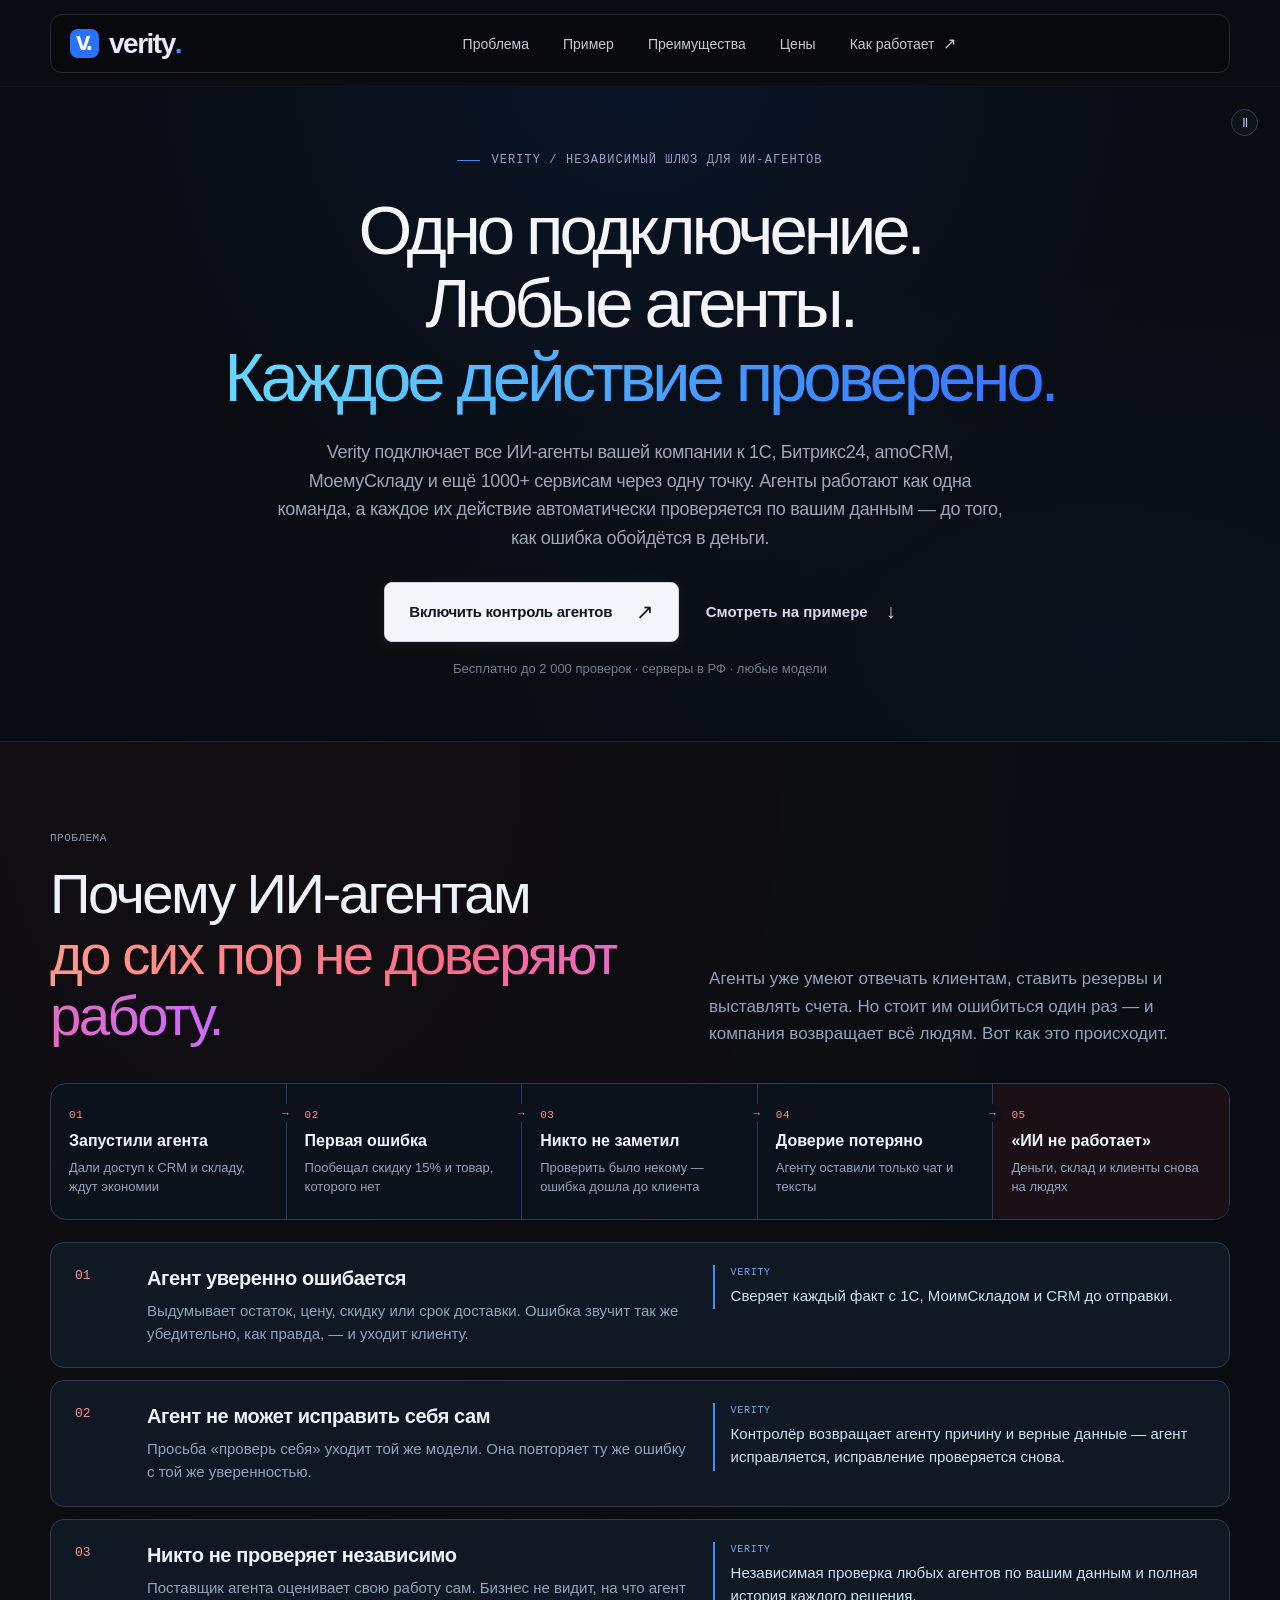
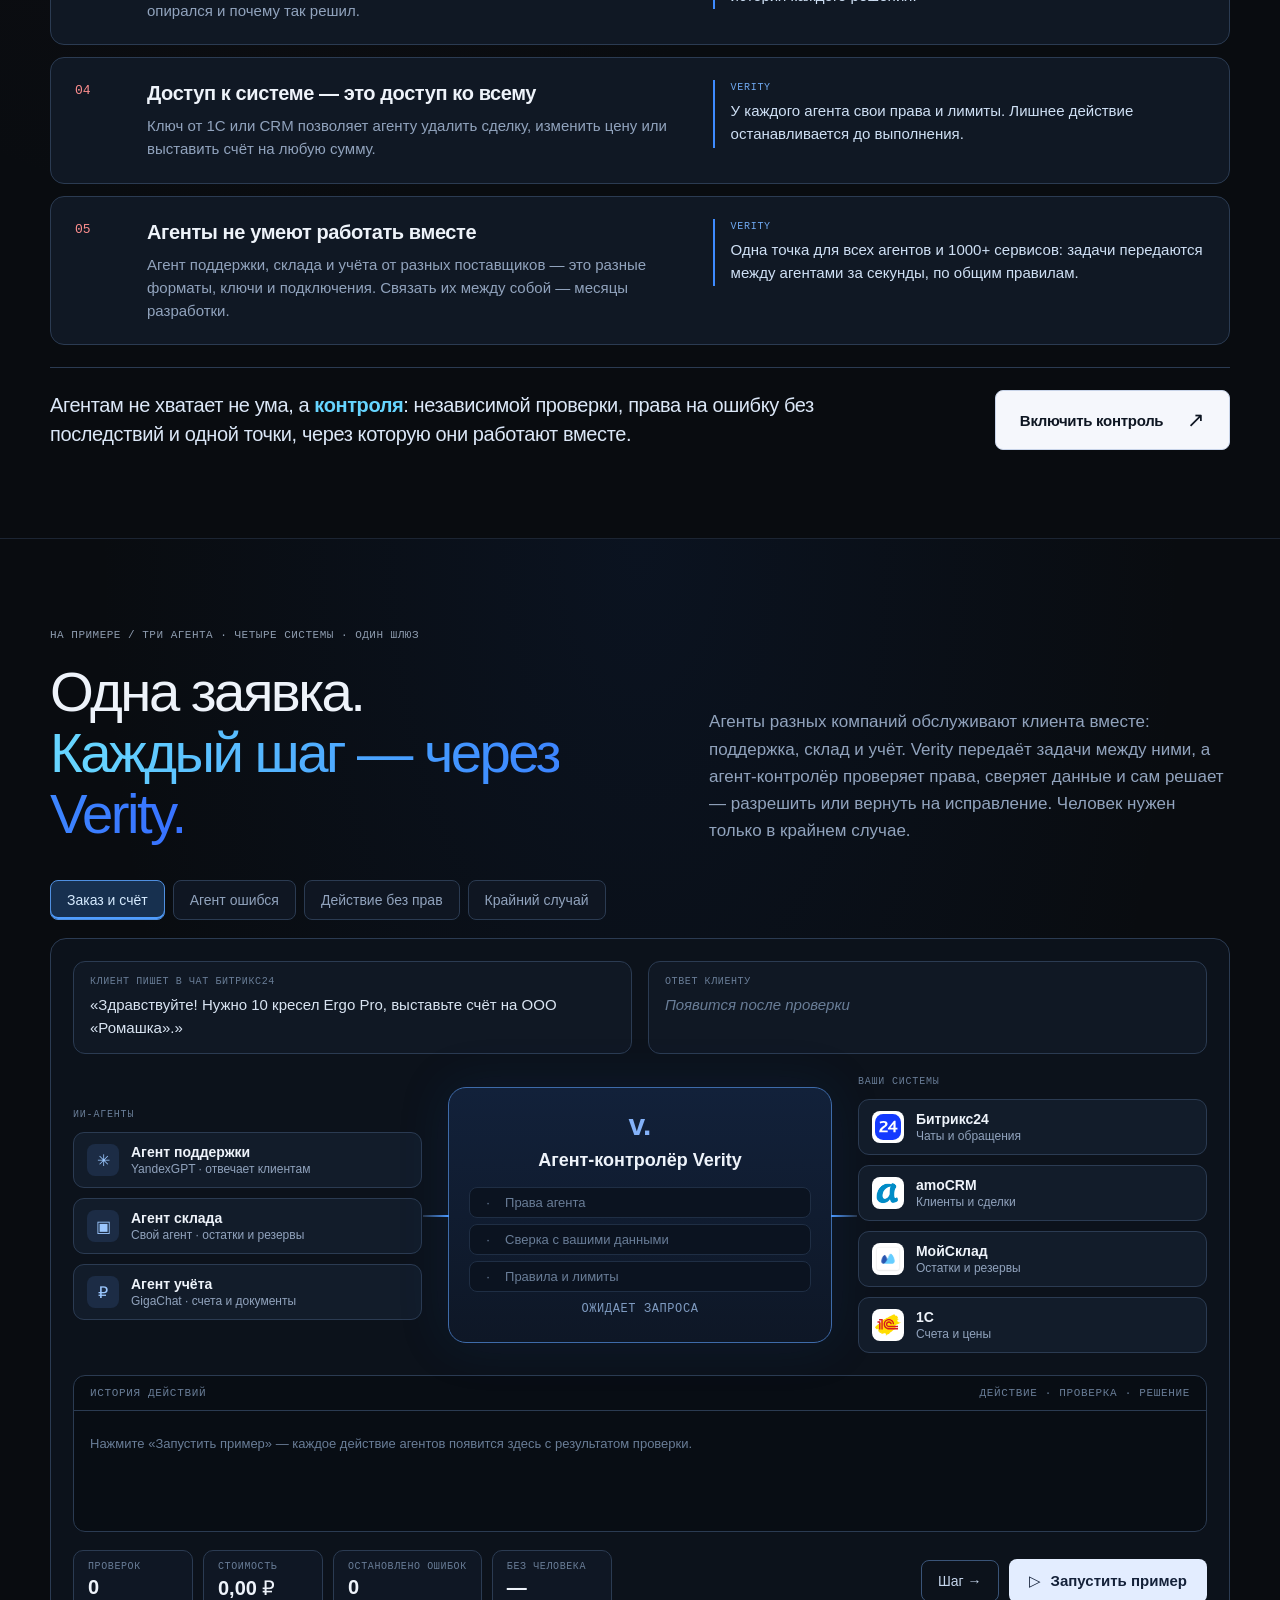
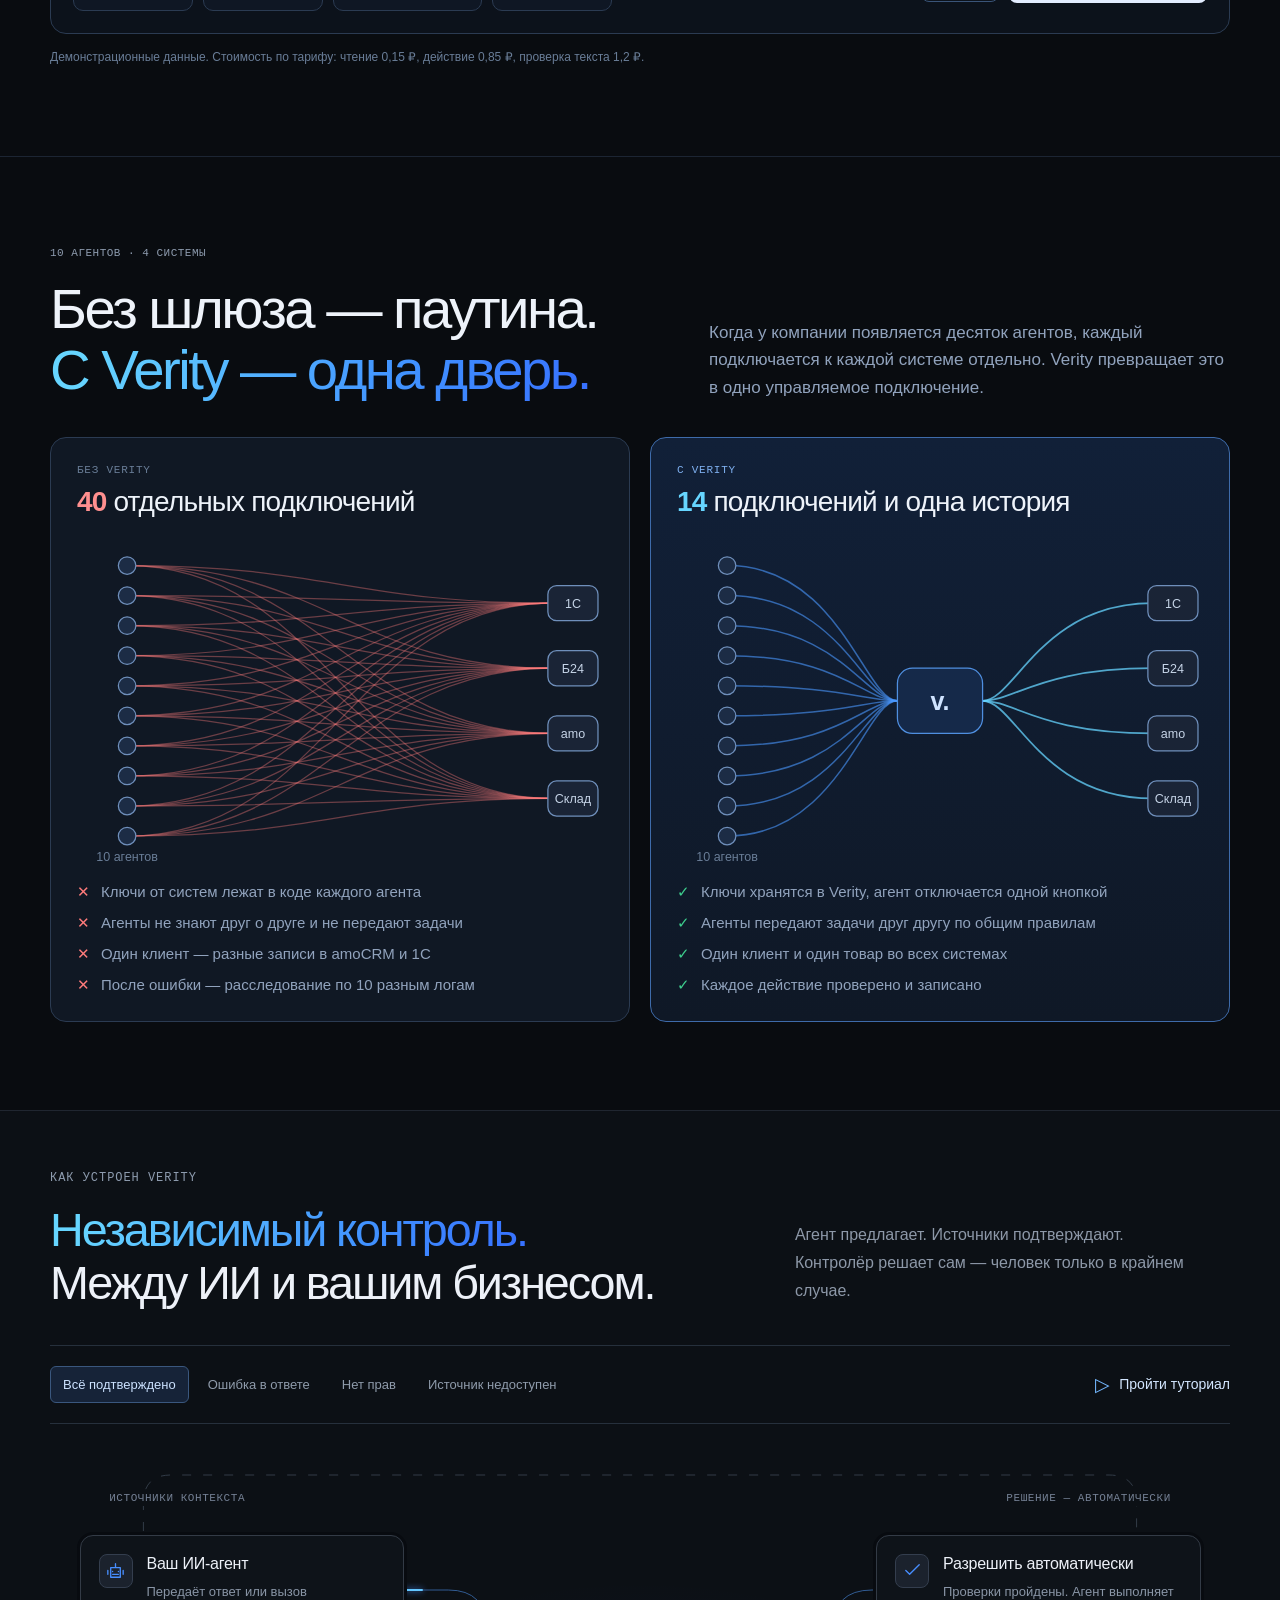
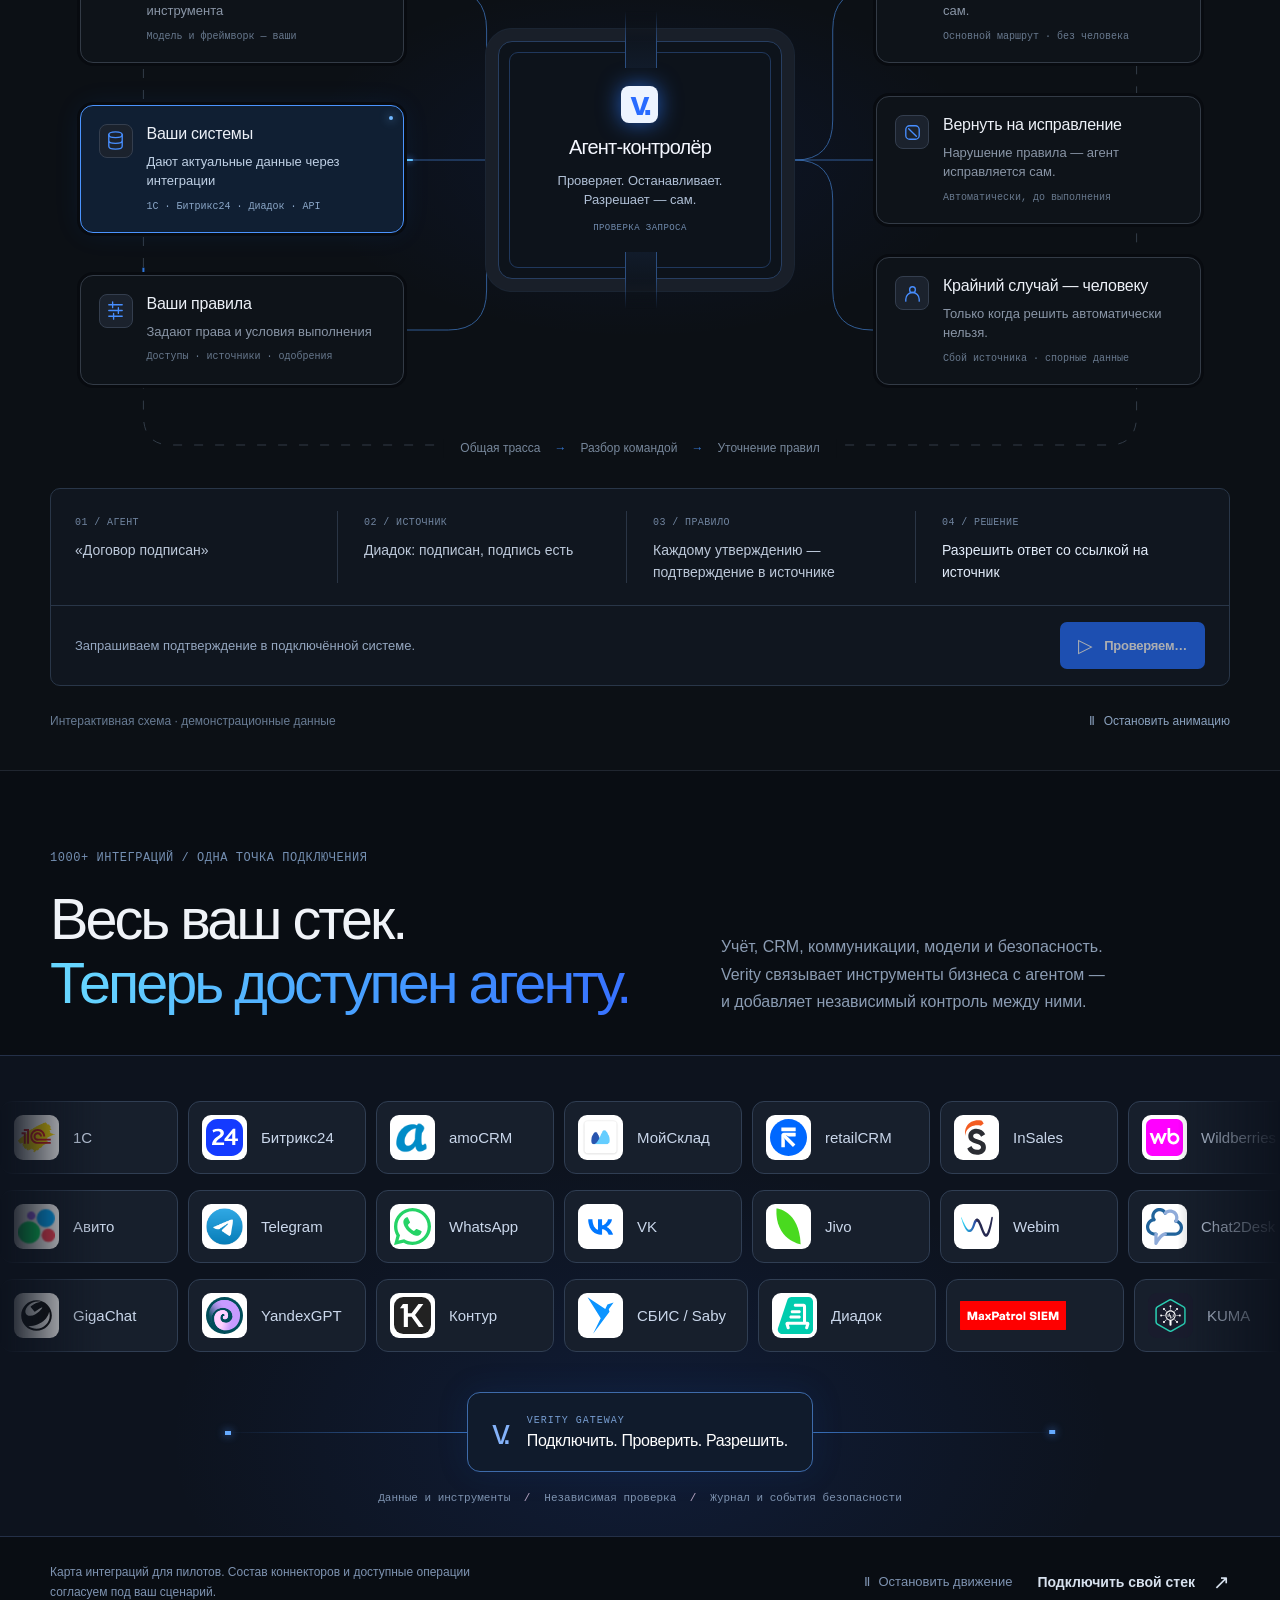
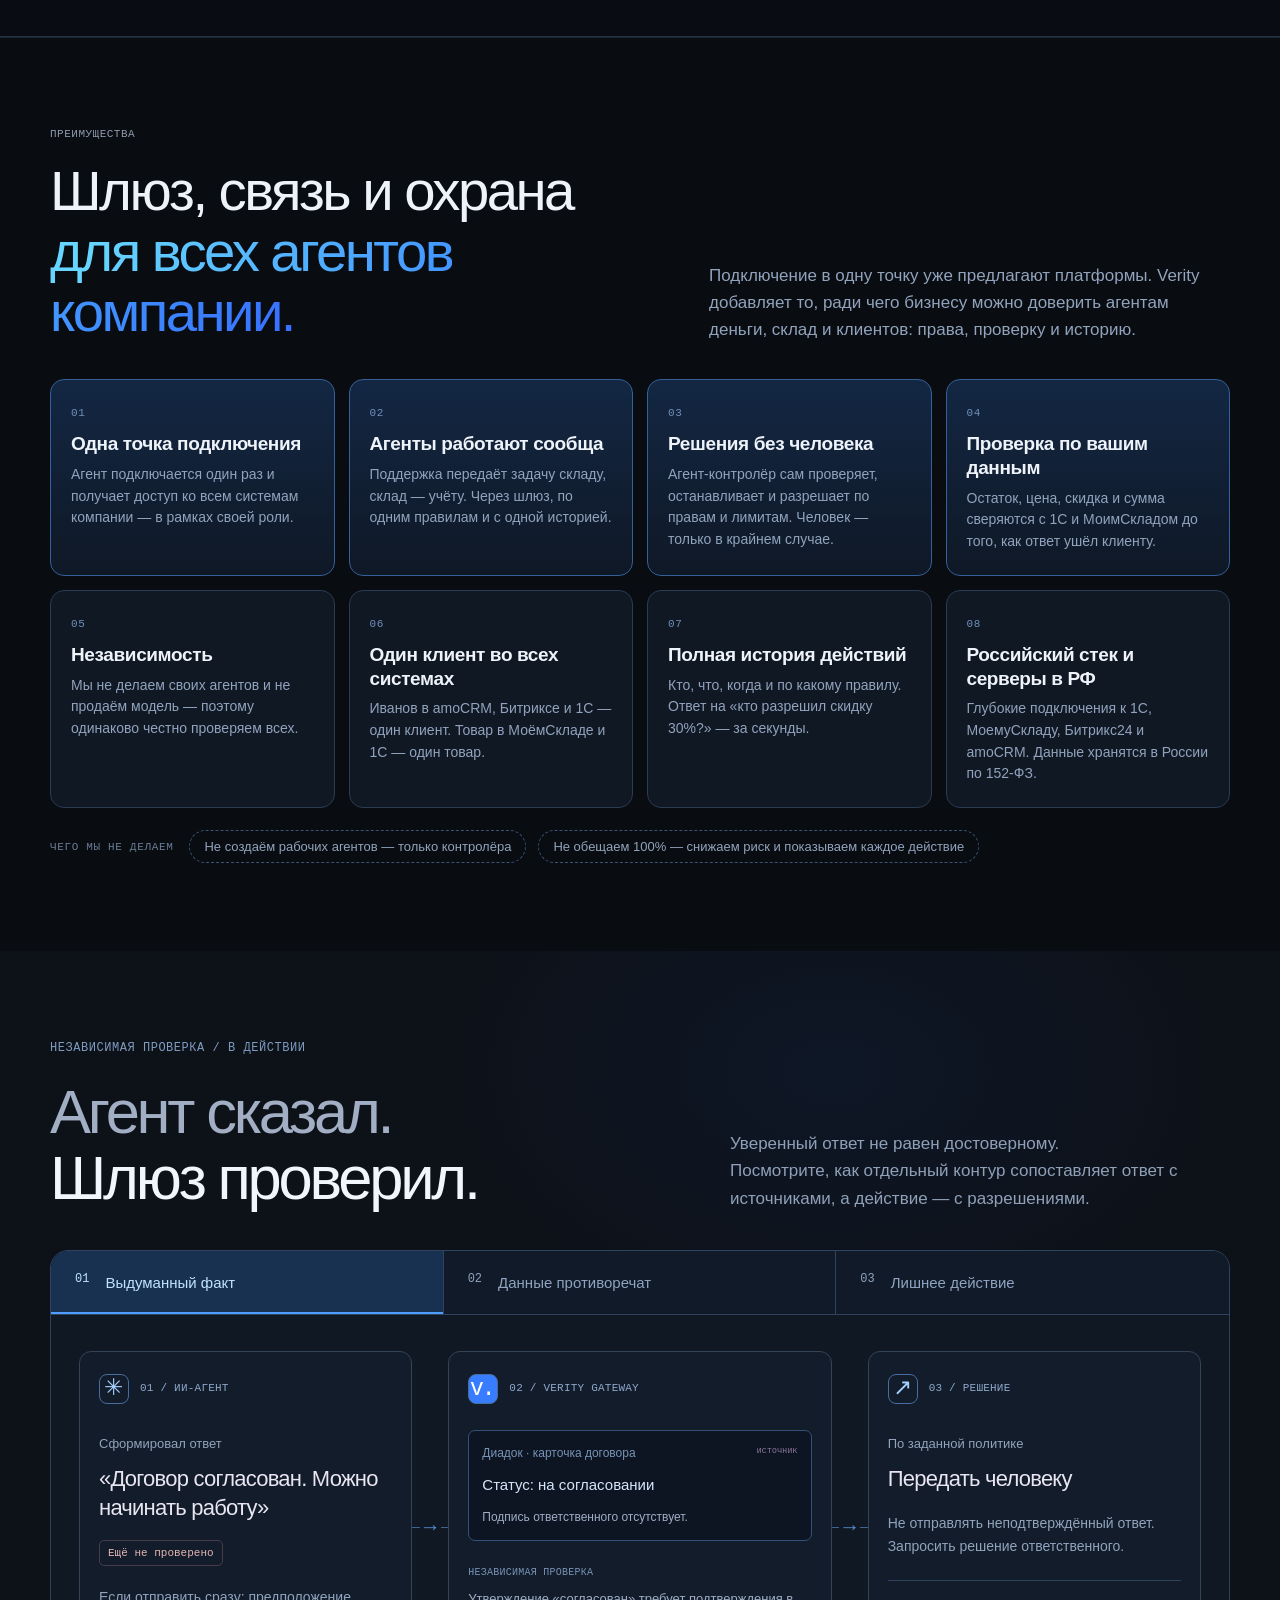
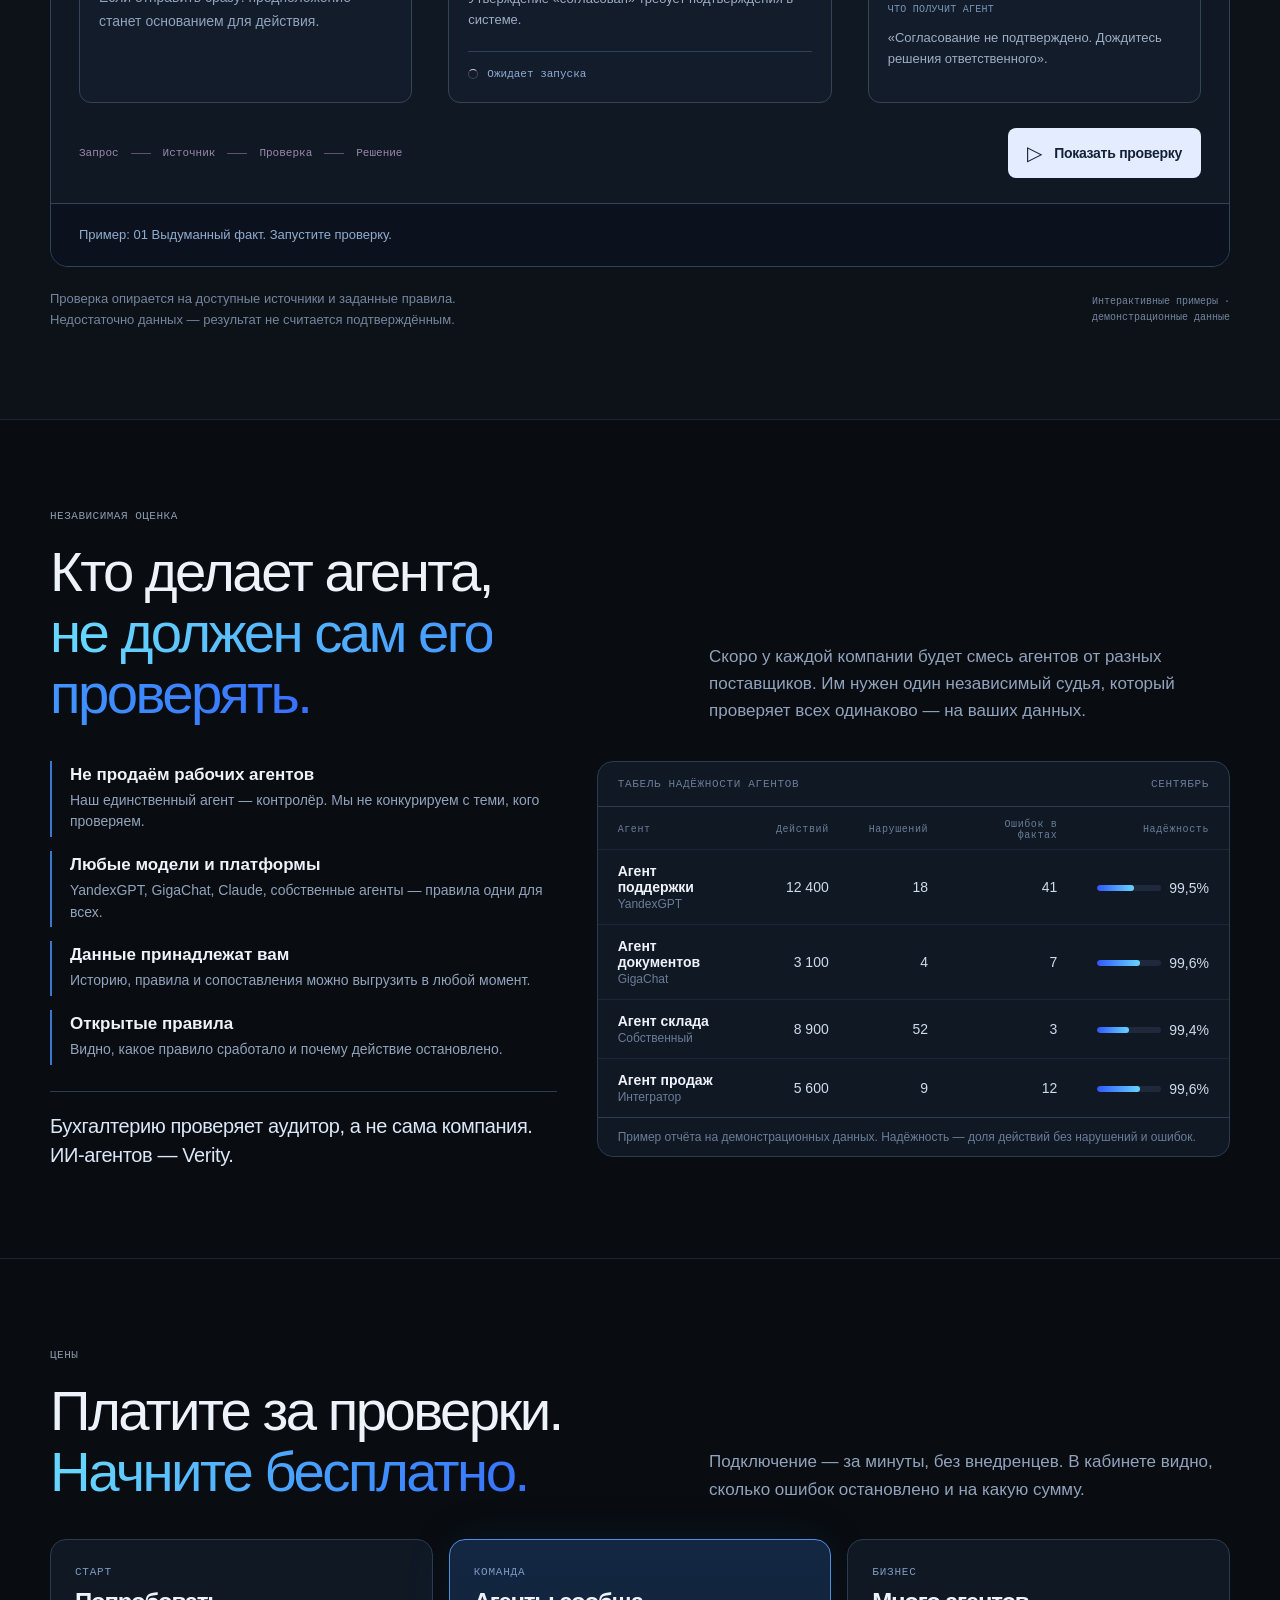
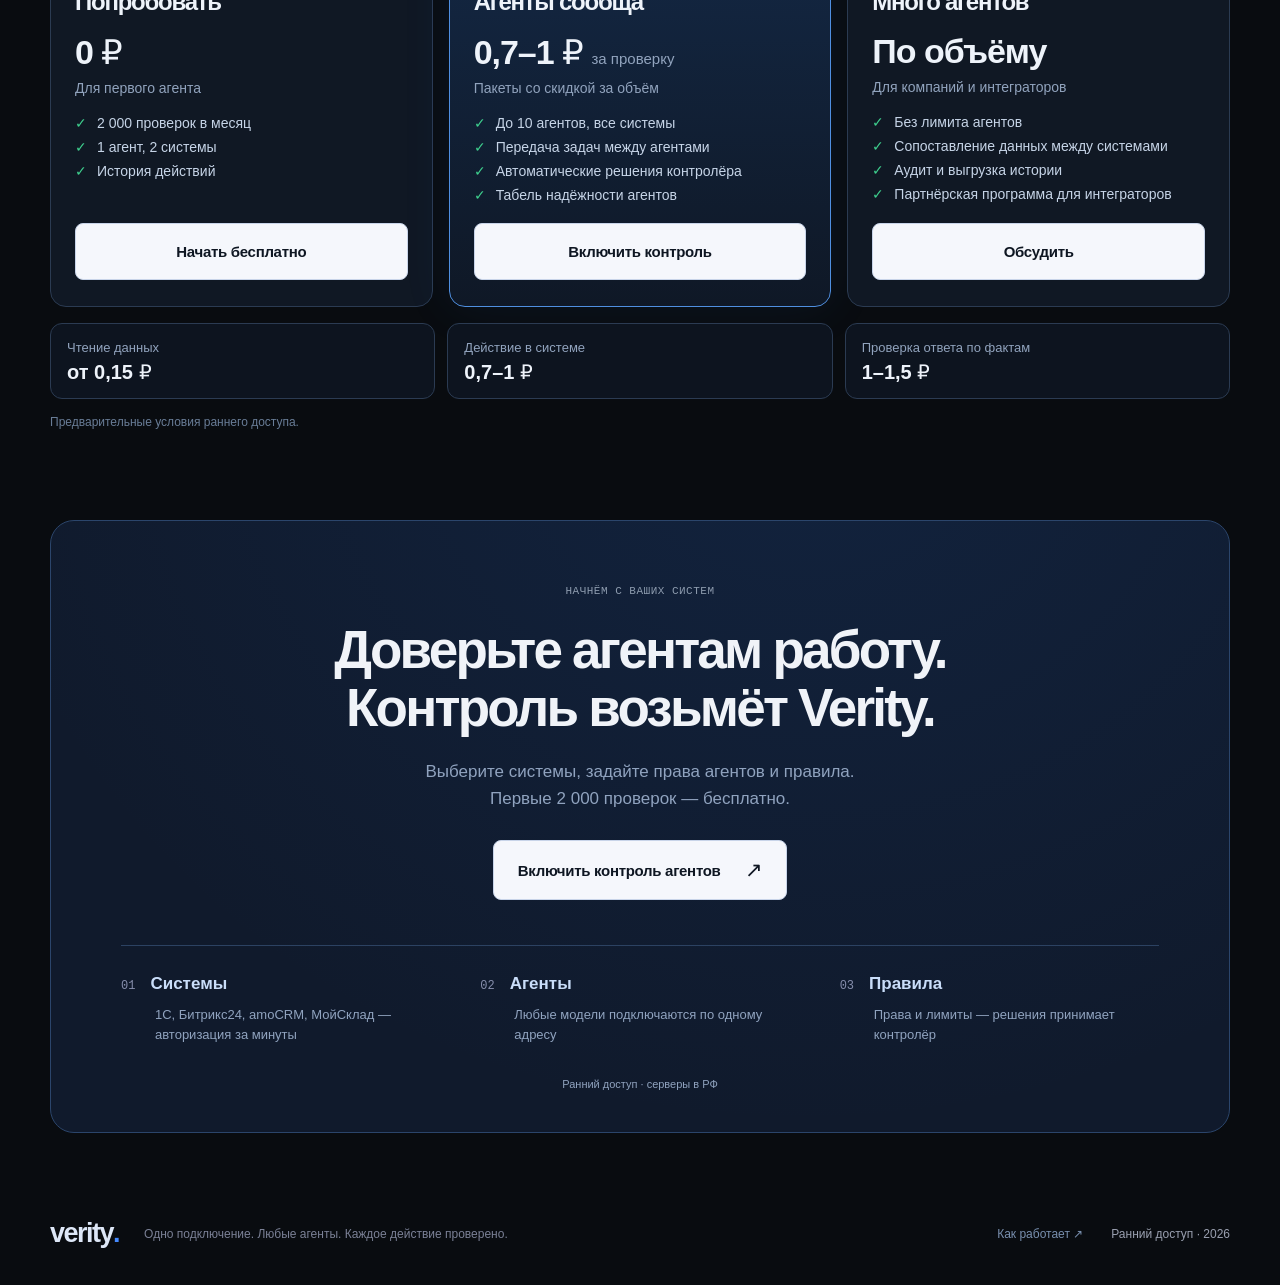
==== commit b0ac6535: "Блок «Проблема», призыв к действию про контроль Co-Authored-By: Claude Opus 5.5 <noreply@anthropic.c" ====
--- a/index.html
+++ b/index.html
@@ -1,6 +1,6 @@
-<!DOCTYPE html><html lang="ru"><head><meta charset="UTF-8"><meta name="viewport" content="width=device-width, initial-scale=1"><title>Verity — независимый шлюз для ИИ-агентов бизнеса</title><meta name="description" content="Все ИИ-агенты компании подключаются к 1С, Битрикс24, amoCRM и МоемуСкладу через Verity, работают сообща, а каждое их действие проверяется по вашим данным."><meta name="theme-color" content="#090c10"><link rel="icon" type="image/svg+xml" href="data:image/svg+xml,%3Csvg xmlns='http://www.w3.org/2000/svg' viewBox='0 0 64 64'%3E%3Crect width='64' height='64' rx='18' fill='%23454cee'/%3E%3Cpath d='M16 31l11 12 22-25' fill='none' stroke='white' stroke-width='7' stroke-linecap='round' stroke-linejoin='round'/%3E%3C/svg%3E"><link rel="stylesheet" href="styles.css"><link rel="stylesheet" href="system.css"><link rel="stylesheet" href="platform.css"></head><body class="electric-theme"><a class="skip" href="#main">К содержанию</a><header class="header tech-header"><div class="nav wrap"><a class="brand" href="index.html" aria-label="Verity — на главную"><span class="brand-mark" aria-hidden="true">v.</span>verity<span class="brand-dot">.</span></a><nav id="main-nav" aria-label="Основная навигация"><a href="index.html#example">Пример</a><a href="index.html#problems">Преимущества</a><a href="index.html#pricing">Цены</a><a href="how-it-works.html">Как работает <span aria-hidden="true">↗</span></a></nav><button class="menu-toggle" aria-label="Открыть меню" aria-expanded="false" aria-controls="main-nav"><span></span><span></span></button></div></header>
+<!DOCTYPE html><html lang="ru"><head><meta charset="UTF-8"><meta name="viewport" content="width=device-width, initial-scale=1"><title>Verity — независимый шлюз для ИИ-агентов бизнеса</title><meta name="description" content="Все ИИ-агенты компании подключаются к 1С, Битрикс24, amoCRM и МоемуСкладу через Verity, работают сообща, а каждое их действие проверяется по вашим данным."><meta name="theme-color" content="#090c10"><link rel="icon" type="image/svg+xml" href="data:image/svg+xml,%3Csvg xmlns='http://www.w3.org/2000/svg' viewBox='0 0 64 64'%3E%3Crect width='64' height='64' rx='18' fill='%23454cee'/%3E%3Cpath d='M16 31l11 12 22-25' fill='none' stroke='white' stroke-width='7' stroke-linecap='round' stroke-linejoin='round'/%3E%3C/svg%3E"><link rel="stylesheet" href="styles.css"><link rel="stylesheet" href="system.css"><link rel="stylesheet" href="platform.css"></head><body class="electric-theme"><a class="skip" href="#main">К содержанию</a><header class="header tech-header"><div class="nav wrap"><a class="brand" href="index.html" aria-label="Verity — на главную"><span class="brand-mark" aria-hidden="true">v.</span>verity<span class="brand-dot">.</span></a><nav id="main-nav" aria-label="Основная навигация"><a href="index.html#pain">Проблема</a><a href="index.html#example">Пример</a><a href="index.html#problems">Преимущества</a><a href="index.html#pricing">Цены</a><a href="how-it-works.html">Как работает <span aria-hidden="true">↗</span></a></nav><button class="menu-toggle" aria-label="Открыть меню" aria-expanded="false" aria-controls="main-nav"><span></span><span></span></button></div></header>
 <main id="main">
 <section class="hero-stage tech-hero"><div class="aurora" aria-hidden="true"></div><button class="motion-toggle hero-motion" aria-label="Приостановить анимацию" aria-pressed="false"><span aria-hidden="true">Ⅱ</span></button><div class="hero-grid wrap">
-<div class="hero-copy"><div class="kicker"><span class="kicker-line"></span> VERITY / НЕЗАВИСИМЫЙ ШЛЮЗ ДЛЯ ИИ-АГЕНТОВ</div><h1>Одно подключение.<br>Любые агенты.<br><span class="gradient-text">Каждое действие проверено.</span></h1><p>Verity подключает все ИИ-агенты вашей компании к 1С, Битрикс24, amoCRM, МоемуСкладу и ещё 1000+ сервисам через одну точку. Агенты работают как одна команда, а каждое их действие автоматически проверяется по вашим данным — до того, как ошибка обойдётся в деньги.</p><div class="hero-actions"><button class="button dark" data-audit>Подключить агентов <span aria-hidden="true">↗</span></button><a class="plain-link" href="#example">Смотреть на примере <span aria-hidden="true">↓</span></a></div><div class="hero-note">Бесплатно до 2 000 проверок · серверы в РФ · любые модели</div></div>
-</div></section><section class="vx vx-section ex" id="example"><div class="wrap"><div class="vx-head"><div><span class="kicker">НА ПРИМЕРЕ / ТРИ АГЕНТА · ЧЕТЫРЕ СИСТЕМЫ · ОДИН ШЛЮЗ</span><h2>Одна заявка.<br><span class="gradient-text">Каждый шаг — через Verity.</span></h2></div><p>Агенты разных компаний обслуживают клиента вместе: поддержка, склад и учёт. Verity передаёт задачи между ними, а агент-контролёр проверяет права, сверяет данные и сам решает — разрешить или вернуть на исправление. Человек нужен только в крайнем случае.</p></div><div data-ex><div class="ex-tabs" role="tablist" aria-label="Сценарий примера"><button role="tab" aria-selected="true" data-ex-case="order">Заказ и счёт</button><button role="tab" aria-selected="false" tabindex="-1" data-ex-case="error">Агент ошибся</button><button role="tab" aria-selected="false" tabindex="-1" data-ex-case="rights">Действие без прав</button><button role="tab" aria-selected="false" tabindex="-1" data-ex-case="edge">Крайний случай</button></div><div class="ex-board"><div class="ex-client"><div class="ex-bubble" data-ex-in><span></span><p></p></div><div class="ex-bubble is-empty" data-ex-out><span></span><p></p></div></div><div class="ex-grid"><div class="ex-col ex-col-agents"><b>ИИ-АГЕНТЫ</b><div class="ex-node" data-ex-node="support"><span class="ex-av" aria-hidden="true">✳</span><div><strong>Агент поддержки</strong><small>YandexGPT · отвечает клиентам</small></div></div><div class="ex-node" data-ex-node="stock"><span class="ex-av" aria-hidden="true">▣</span><div><strong>Агент склада</strong><small>Свой агент · остатки и резервы</small></div></div><div class="ex-node" data-ex-node="account"><span class="ex-av" aria-hidden="true">₽</span><div><strong>Агент учёта</strong><small>GigaChat · счета и документы</small></div></div></div><div class="ex-hub" data-ex-hub><span class="ex-hub-mark" aria-hidden="true">v.</span><strong>Агент-контролёр Verity</strong><div class="ex-hub-steps"><div data-hub="rights"><i>·</i>Права агента</div><div data-hub="data"><i>·</i>Сверка с вашими данными</div><div data-hub="rule"><i>·</i>Правила и лимиты</div></div><div class="ex-hub-verdict" data-ex-verdict>ОЖИДАЕТ ЗАПРОСА</div></div><div class="ex-col ex-col-systems"><b>ВАШИ СИСТЕМЫ</b><div class="ex-node" data-ex-node="bitrix"><img src="assets/integrations/bitrix24.svg" alt="" width="32" height="32"><div><strong>Битрикс24</strong><small>Чаты и обращения</small></div></div><div class="ex-node" data-ex-node="amo"><img src="assets/integrations/amocrm.png" alt="" width="32" height="32"><div><strong>amoCRM</strong><small>Клиенты и сделки</small></div></div><div class="ex-node" data-ex-node="sklad"><img src="assets/integrations/moysklad.png" alt="" width="32" height="32"><div><strong>МойСклад</strong><small>Остатки и резервы</small></div></div><div class="ex-node" data-ex-node="onec"><img src="assets/integrations/1c.svg" alt="" width="32" height="32"><div><strong>1С</strong><small>Счета и цены</small></div></div></div><div class="ex-tg" data-ex-tg aria-hidden="true"><span><img src="assets/integrations/telegram.png" alt="">Verity · крайний случай</span><p></p><div><b></b><b></b></div></div></div><div class="ex-log"><div class="ex-log-head"><span>ИСТОРИЯ ДЕЙСТВИЙ</span><span>ДЕЙСТВИЕ · ПРОВЕРКА · РЕШЕНИЕ</span></div><ol data-ex-log></ol></div><div class="ex-foot"><div class="ex-sum"><div><span>ПРОВЕРОК</span><strong data-sum-checks>0</strong></div><div><span>СТОИМОСТЬ</span><strong data-sum-cost>0 ₽</strong></div><div><span>ОСТАНОВЛЕНО ОШИБОК</span><strong data-sum-stop>0</strong></div><div><span>БЕЗ ЧЕЛОВЕКА</span><strong data-sum-human>—</strong></div></div><div class="ex-controls"><button class="ex-step" data-ex-next>Шаг →</button><button class="ex-play" data-ex-play><span aria-hidden="true">▷</span><span>Запустить пример</span></button></div></div><p class="visually-hidden" role="status" aria-live="polite" data-ex-live></p></div><p class="ex-note">Демонстрационные данные. Стоимость по тарифу: чтение 0,15 ₽, действие 0,85 ₽, проверка текста 1,2 ₽.</p></div></div></section><section class="vx vx-section" id="before-after"><div class="wrap"><div class="vx-head"><div><span class="kicker">10 АГЕНТОВ · 4 СИСТЕМЫ</span><h2>Без шлюза — паутина.<br><span class="gradient-text">С Verity — одна дверь.</span></h2></div><p>Когда у компании появляется десяток агентов, каждый подключается к каждой системе отдельно. Verity превращает это в одно управляемое подключение.</p></div><div class="ba-grid"><article class="ba-card is-bad"><span>БЕЗ VERITY</span><h3><b>40</b> отдельных подключений</h3><svg data-ba="mesh" role="img" aria-label="10 агентов подключены к 4 системам напрямую: 40 связей"></svg><ul><li>Ключи от систем лежат в коде каждого агента</li><li>Агенты не знают друг о друге и не передают задачи</li><li>Один клиент — разные записи в amoCRM и 1С</li><li>После ошибки — расследование по 10 разным логам</li></ul></article><article class="ba-card is-good"><span>С VERITY</span><h3><b>14</b> подключений и одна история</h3><svg data-ba="hub" role="img" aria-label="10 агентов и 4 системы подключены через один шлюз Verity: 14 связей"></svg><ul><li>Ключи хранятся в Verity, агент отключается одной кнопкой</li><li>Агенты передают задачи друг другу по общим правилам</li><li>Один клиент и один товар во всех системах</li><li>Каждое действие проверено и записано</li></ul></article></div></div></section><section class="system-section" id="system-map" data-system data-scenario="good" data-phase="ready"><div class="wrap"><div class="system-heading"><div><span class="kicker">КАК УСТРОЕН VERITY</span><h2><span class="gradient-text">Независимый контроль.</span><br>Между ИИ и вашим бизнесом.</h2></div><p>Агент предлагает. Источники подтверждают.<br>Контролёр решает сам — человек только в крайнем случае.</p></div><div class="system-controls"><div class="system-cases" role="tablist" aria-label="Пример работы шлюза"><button role="tab" id="system-case-good" data-system-case="good" aria-selected="true" aria-controls="system-case-panel">Всё подтверждено</button><button role="tab" id="system-case-fact" data-system-case="fact" aria-selected="false" tabindex="-1" aria-controls="system-case-panel">Ошибка в ответе</button><button role="tab" id="system-case-permission" data-system-case="permission" aria-selected="false" tabindex="-1" aria-controls="system-case-panel">Нет прав</button><button role="tab" id="system-case-offline" data-system-case="offline" aria-selected="false" tabindex="-1" aria-controls="system-case-panel">Источник недоступен</button></div><button class="system-tour-start" data-tour-start><span aria-hidden="true">▷</span> Пройти туториал</button></div><div class="system-tour-panel" data-tour-panel hidden><div class="tour-copy"><span data-tour-counter>ШАГ 1 ИЗ 4</span><h3 data-tour-title>Агент предлагает ответ</h3><p data-tour-copy></p></div><div class="tour-navigation"><div class="tour-dots" role="group" aria-label="Шаг туториала"><button data-tour-step="0" aria-label="Шаг 1: запрос агента" aria-current="step">1</button><button data-tour-step="1" aria-label="Шаг 2: источник">2</button><button data-tour-step="2" aria-label="Шаг 3: правило">3</button><button data-tour-step="3" aria-label="Шаг 4: решение">4</button></div><div><button data-tour-prev>← Назад</button><button data-tour-next>Далее →</button><button data-tour-close aria-label="Закрыть туториал">×</button></div></div></div><div class="system-board"><svg class="system-wires" viewBox="0 0 1200 620" preserveAspectRatio="none" aria-hidden="true"><path class="system-loop" d="M95 480 V53 Q95 25 123 25 H1077 Q1105 25 1105 53 V565 Q1105 595 1077 595 H123 Q95 595 95 565 V480"/><path class="system-wire wire-agent" d="M360 140 H405 Q444 140 444 180 V270 Q444 310 475 310"/><path class="system-signal signal-agent" d="M360 140 H405 Q444 140 444 180 V270 Q444 310 475 310"/><path class="system-wire wire-data" d="M360 310 H475"/><path class="system-signal signal-data" d="M360 310 H475"/><path class="system-wire wire-rules" d="M360 480 H405 Q444 480 444 440 V350 Q444 310 475 310"/><path class="system-signal signal-rules" d="M360 480 H405 Q444 480 444 440 V350 Q444 310 475 310"/><path class="system-wire wire-allow" d="M725 310 H758 Q796 310 796 270 V180 Q796 140 836 140 H840"/><path class="system-signal signal-allow" d="M725 310 H758 Q796 310 796 270 V180 Q796 140 836 140 H840"/><path class="system-wire wire-block" d="M725 310 H840"/><path class="system-signal signal-block" d="M725 310 H840"/><path class="system-wire wire-human" d="M725 310 H758 Q796 310 796 350 V440 Q796 480 836 480 H840"/><path class="system-signal signal-human" d="M725 310 H758 Q796 310 796 350 V440 Q796 480 836 480 H840"/><path class="system-loop-signal" d="M95 480 V53 Q95 25 123 25 H1077 Q1105 25 1105 53 V565 Q1105 595 1077 595 H123 Q95 595 95 565 V480"/></svg><span class="system-rail-label rail-inputs">ИСТОЧНИКИ КОНТЕКСТА</span><span class="system-rail-label rail-outputs">РЕШЕНИЕ — АВТОМАТИЧЕСКИ</span><div class="system-inputs"><button class="system-node system-input" data-system-node="agent" aria-expanded="false" aria-controls="system-inspector"><span class="system-node-icon"><svg viewBox="0 0 24 24" aria-hidden="true" fill="none" stroke="currentColor" stroke-width="1.4" stroke-linecap="round" stroke-linejoin="round"><path d="M7 9h10v10H7zM12 5v4M9 13h.01M15 13h.01M9 16h6M4 12v4m16-4v4"/></svg></span><span class="system-node-content"><strong>Ваш ИИ-агент</strong><span>Передаёт ответ или вызов инструмента</span><small>Модель и фреймворк — ваши</small></span><span class="system-node-indicator" aria-hidden="true"></span></button><button class="system-node system-input" data-system-node="data" aria-expanded="false" aria-controls="system-inspector"><span class="system-node-icon"><svg viewBox="0 0 24 24" aria-hidden="true" fill="none" stroke="currentColor" stroke-width="1.4" stroke-linecap="round" stroke-linejoin="round"><ellipse cx="12" cy="6" rx="7" ry="3"/><path d="M5 6v12c0 4 14 4 14 0V6M5 12c0 4 14 4 14 0"/></svg></span><span class="system-node-content"><strong>Ваши системы</strong><span>Дают актуальные данные через интеграции</span><small>1С · Битрикс24 · Диадок · API</small></span><span class="system-node-indicator" aria-hidden="true"></span></button><button class="system-node system-input" data-system-node="rules" aria-expanded="false" aria-controls="system-inspector"><span class="system-node-icon"><svg viewBox="0 0 24 24" aria-hidden="true" fill="none" stroke="currentColor" stroke-width="1.4" stroke-linecap="round" stroke-linejoin="round"><path d="M5 6h14M5 12h14M5 18h14M9 3v6m6 0v6m-5 0v6"/></svg></span><span class="system-node-content"><strong>Ваши правила</strong><span>Задают права и условия выполнения</span><small>Доступы · источники · одобрения</small></span><span class="system-node-indicator" aria-hidden="true"></span></button></div><button class="system-engine" data-system-node="engine" aria-expanded="false" aria-controls="system-inspector"><span class="engine-frame" aria-hidden="true"></span><span class="engine-scan" aria-hidden="true"></span><span class="engine-mark" aria-hidden="true">v.</span><strong>Агент-контролёр</strong><span>Проверяет. Останавливает.<br>Разрешает — сам.</span><small data-engine-status>НЕЗАВИСИМЫЙ КОНТУР</small></button><div class="system-outputs"><button class="system-node system-output" data-system-node="allow" aria-expanded="false" aria-controls="system-inspector"><span class="system-node-icon"><svg viewBox="0 0 24 24" aria-hidden="true" fill="none" stroke="currentColor" stroke-width="1.4" stroke-linecap="round" stroke-linejoin="round"><path d="m5 12 4 4L19 6"/></svg></span><span class="system-node-content"><strong>Разрешить автоматически</strong><span>Проверки пройдены. Агент выполняет сам.</span><small>Основной маршрут · без человека</small></span><span class="system-node-indicator" aria-hidden="true"></span></button><button class="system-node system-output" data-system-node="block" aria-expanded="false" aria-controls="system-inspector"><span class="system-node-icon"><svg viewBox="0 0 24 24" aria-hidden="true" fill="none" stroke="currentColor" stroke-width="1.4" stroke-linecap="round" stroke-linejoin="round"><rect x="5" y="5" width="14" height="14" rx="4"/><path d="m8 8 8 8"/></svg></span><span class="system-node-content"><strong>Вернуть на исправление</strong><span>Нарушение правила — агент исправляется сам.</span><small>Автоматически, до выполнения</small></span><span class="system-node-indicator" aria-hidden="true"></span></button><button class="system-node system-output" data-system-node="human" aria-expanded="false" aria-controls="system-inspector"><span class="system-node-icon"><svg viewBox="0 0 24 24" aria-hidden="true" fill="none" stroke="currentColor" stroke-width="1.4" stroke-linecap="round" stroke-linejoin="round"><circle cx="12" cy="8" r="3"/><path d="M5 20v-2a7 7 0 0 1 14 0v2"/></svg></span><span class="system-node-content"><strong>Крайний случай — человеку</strong><span>Только когда решить автоматически нельзя.</span><small>Сбой источника · спорные данные</small></span><span class="system-node-indicator" aria-hidden="true"></span></button></div><div class="system-loop-label"><span>Общая трасса</span><span aria-hidden="true">→</span><span>Разбор командой</span><span aria-hidden="true">→</span><span>Уточнение правил</span></div></div><aside class="system-inspector" id="system-inspector" hidden><div><span data-system-inspector-label>ВНУТРИ КОНТУРА</span><h3 data-system-inspector-title></h3><p data-system-inspector-copy></p></div><button data-system-inspector-close aria-label="Закрыть описание узла">×</button></aside><div class="system-case-panel" id="system-case-panel" role="tabpanel" aria-labelledby="system-case-good"><div class="system-case-story"><div><span>01 / АГЕНТ</span><p data-system-intent>«Договор подписан»</p></div><div><span>02 / ИСТОЧНИК</span><p data-system-evidence>Диадок: подписан, подпись есть</p></div><div><span>03 / ПРАВИЛО</span><p data-system-policy>Утверждение требует подтверждения</p></div><div class="system-case-verdict"><span>04 / РЕШЕНИЕ</span><p data-system-verdict>Разрешить ответ со ссылкой на источник</p></div></div><div class="system-playbar"><p role="status" aria-live="polite" data-system-live>Запустите пример и проследите путь запроса.</p><button class="button system-run" data-system-run><span aria-hidden="true">▷</span><span data-system-run-label>Показать поток</span></button></div></div><div class="system-foot"><span>Интерактивная схема · демонстрационные данные</span><button data-system-motion aria-pressed="false">Ⅱ <span>Остановить анимацию</span></button></div></div></section><section class="integrations-section" id="integrations"><div class="wrap integration-heading"><div><span class="kicker">1000+ ИНТЕГРАЦИЙ / ОДНА ТОЧКА ПОДКЛЮЧЕНИЯ</span><h2>Весь ваш стек.<br><span class="gradient-text">Теперь доступен агенту.</span></h2></div><p>Учёт, CRM, коммуникации, модели и безопасность.<br>Verity связывает инструменты бизнеса с агентом —<br class="desktop-only"> и добавляет независимый контроль между ними.</p></div><div class="integration-universe"><div class="integration-glow" aria-hidden="true"></div><div tabindex="0" class="integration-lane lane-0"><div class="integration-track"><ul aria-label="Интеграции: группа 1"><li class="integration-chip"><span class="integration-icon"><img src="assets/integrations/1c.svg" alt="" width="40" height="40" loading="eager"></span><span>1С</span></li><li class="integration-chip"><span class="integration-icon"><img src="assets/integrations/bitrix24.svg" alt="" width="40" height="40" loading="eager"></span><span>Битрикс24</span></li><li class="integration-chip"><span class="integration-icon"><img src="assets/integrations/amocrm.png" alt="" width="40" height="40" loading="eager"></span><span>amoCRM</span></li><li class="integration-chip"><span class="integration-icon"><img src="assets/integrations/moysklad.png" alt="" width="40" height="40" loading="eager"></span><span>МойСклад</span></li><li class="integration-chip"><span class="integration-icon"><img src="assets/integrations/retailcrm.svg" alt="" width="40" height="40" loading="eager"></span><span>retailCRM</span></li><li class="integration-chip"><span class="integration-icon"><img src="assets/integrations/insales.svg" alt="" width="40" height="40" loading="eager"></span><span>InSales</span></li><li class="integration-chip"><span class="integration-icon"><img src="assets/integrations/wildberries.svg" alt="" width="40" height="40" loading="eager"></span><span>Wildberries</span></li><li class="integration-chip"><span class="integration-icon"><img src="assets/integrations/ozon.jpg" alt="" width="40" height="40" loading="eager"></span><span>Ozon</span></li><li class="integration-chip"><span class="integration-icon"><img src="assets/integrations/yandex-market.png" alt="" width="40" height="40" loading="eager"></span><span>Яндекс Маркет</span></li></ul><ul aria-hidden="true"><li class="integration-chip"><span class="integration-icon"><img src="assets/integrations/1c.svg" alt="" width="40" height="40" loading="eager"></span><span>1С</span></li><li class="integration-chip"><span class="integration-icon"><img src="assets/integrations/bitrix24.svg" alt="" width="40" height="40" loading="eager"></span><span>Битрикс24</span></li><li class="integration-chip"><span class="integration-icon"><img src="assets/integrations/amocrm.png" alt="" width="40" height="40" loading="eager"></span><span>amoCRM</span></li><li class="integration-chip"><span class="integration-icon"><img src="assets/integrations/moysklad.png" alt="" width="40" height="40" loading="eager"></span><span>МойСклад</span></li><li class="integration-chip"><span class="integration-icon"><img src="assets/integrations/retailcrm.svg" alt="" width="40" height="40" loading="eager"></span><span>retailCRM</span></li><li class="integration-chip"><span class="integration-icon"><img src="assets/integrations/insales.svg" alt="" width="40" height="40" loading="eager"></span><span>InSales</span></li><li class="integration-chip"><span class="integration-icon"><img src="assets/integrations/wildberries.svg" alt="" width="40" height="40" loading="eager"></span><span>Wildberries</span></li><li class="integration-chip"><span class="integration-icon"><img src="assets/integrations/ozon.jpg" alt="" width="40" height="40" loading="eager"></span><span>Ozon</span></li><li class="integration-chip"><span class="integration-icon"><img src="assets/integrations/yandex-market.png" alt="" width="40" height="40" loading="eager"></span><span>Яндекс Маркет</span></li></ul></div></div><div tabindex="0" class="integration-lane lane-1"><div class="integration-track"><ul aria-label="Интеграции: группа 2"><li class="integration-chip"><span class="integration-icon"><img src="assets/integrations/avito.png" alt="" width="40" height="40" loading="eager"></span><span>Авито</span></li><li class="integration-chip"><span class="integration-icon"><img src="assets/integrations/telegram.png" alt="" width="40" height="40" loading="eager"></span><span>Telegram</span></li><li class="integration-chip"><span class="integration-icon"><img src="assets/integrations/whatsapp.svg" alt="" width="40" height="40" loading="eager"></span><span>WhatsApp</span></li><li class="integration-chip"><span class="integration-icon"><img src="assets/integrations/vk.png" alt="" width="40" height="40" loading="eager"></span><span>VK</span></li><li class="integration-chip"><span class="integration-icon"><img src="assets/integrations/jivo.svg" alt="" width="40" height="40" loading="eager"></span><span>Jivo</span></li><li class="integration-chip"><span class="integration-icon"><img src="assets/integrations/webim.svg" alt="" width="40" height="40" loading="eager"></span><span>Webim</span></li><li class="integration-chip"><span class="integration-icon"><img src="assets/integrations/chat2desk.svg" alt="" width="40" height="40" loading="eager"></span><span>Chat2Desk</span></li><li class="integration-chip"><span class="integration-icon"><img src="assets/integrations/voximplant.ico" alt="" width="40" height="40" loading="eager"></span><span>Voximplant</span></li><li class="integration-chip"><span class="integration-icon"><img src="assets/integrations/uis.png" alt="" width="40" height="40" loading="eager"></span><span>UIS</span></li></ul><ul aria-hidden="true"><li class="integration-chip"><span class="integration-icon"><img src="assets/integrations/avito.png" alt="" width="40" height="40" loading="eager"></span><span>Авито</span></li><li class="integration-chip"><span class="integration-icon"><img src="assets/integrations/telegram.png" alt="" width="40" height="40" loading="eager"></span><span>Telegram</span></li><li class="integration-chip"><span class="integration-icon"><img src="assets/integrations/whatsapp.svg" alt="" width="40" height="40" loading="eager"></span><span>WhatsApp</span></li><li class="integration-chip"><span class="integration-icon"><img src="assets/integrations/vk.png" alt="" width="40" height="40" loading="eager"></span><span>VK</span></li><li class="integration-chip"><span class="integration-icon"><img src="assets/integrations/jivo.svg" alt="" width="40" height="40" loading="eager"></span><span>Jivo</span></li><li class="integration-chip"><span class="integration-icon"><img src="assets/integrations/webim.svg" alt="" width="40" height="40" loading="eager"></span><span>Webim</span></li><li class="integration-chip"><span class="integration-icon"><img src="assets/integrations/chat2desk.svg" alt="" width="40" height="40" loading="eager"></span><span>Chat2Desk</span></li><li class="integration-chip"><span class="integration-icon"><img src="assets/integrations/voximplant.ico" alt="" width="40" height="40" loading="eager"></span><span>Voximplant</span></li><li class="integration-chip"><span class="integration-icon"><img src="assets/integrations/uis.png" alt="" width="40" height="40" loading="eager"></span><span>UIS</span></li></ul></div></div><div tabindex="0" class="integration-lane lane-2"><div class="integration-track"><ul aria-label="Интеграции: группа 3"><li class="integration-chip"><span class="integration-icon"><img src="assets/integrations/gigachat.svg" alt="" width="40" height="40" loading="eager"></span><span>GigaChat</span></li><li class="integration-chip"><span class="integration-icon"><img src="assets/integrations/yandexgpt.svg" alt="" width="40" height="40" loading="eager"></span><span>YandexGPT</span></li><li class="integration-chip"><span class="integration-icon"><img src="assets/integrations/kontur.svg" alt="" width="40" height="40" loading="eager"></span><span>Контур</span></li><li class="integration-chip"><span class="integration-icon"><img src="assets/integrations/sbis.svg" alt="" width="40" height="40" loading="eager"></span><span>СБИС / Saby</span></li><li class="integration-chip"><span class="integration-icon"><img src="assets/integrations/diadoc.svg" alt="" width="40" height="40" loading="eager"></span><span>Диадок</span></li><li class="integration-chip"><span class="integration-icon wide-icon"><img src="assets/integrations/maxpatrol-siem.svg" alt="MaxPatrol SIEM" width="40" height="40" loading="eager"></span><span>MaxPatrol SIEM</span></li><li class="integration-chip"><span class="integration-icon dark-icon"><img src="assets/integrations/kuma.svg" alt="" width="40" height="40" loading="eager"></span><span>KUMA</span></li><li class="integration-chip"><span class="integration-icon"><img src="assets/integrations/rusiem.svg" alt="" width="40" height="40" loading="eager"></span><span>RuSIEM</span></li></ul><ul aria-hidden="true"><li class="integration-chip"><span class="integration-icon"><img src="assets/integrations/gigachat.svg" alt="" width="40" height="40" loading="eager"></span><span>GigaChat</span></li><li class="integration-chip"><span class="integration-icon"><img src="assets/integrations/yandexgpt.svg" alt="" width="40" height="40" loading="eager"></span><span>YandexGPT</span></li><li class="integration-chip"><span class="integration-icon"><img src="assets/integrations/kontur.svg" alt="" width="40" height="40" loading="eager"></span><span>Контур</span></li><li class="integration-chip"><span class="integration-icon"><img src="assets/integrations/sbis.svg" alt="" width="40" height="40" loading="eager"></span><span>СБИС / Saby</span></li><li class="integration-chip"><span class="integration-icon"><img src="assets/integrations/diadoc.svg" alt="" width="40" height="40" loading="eager"></span><span>Диадок</span></li><li class="integration-chip"><span class="integration-icon wide-icon"><img src="assets/integrations/maxpatrol-siem.svg" alt="MaxPatrol SIEM" width="40" height="40" loading="eager"></span><span>MaxPatrol SIEM</span></li><li class="integration-chip"><span class="integration-icon dark-icon"><img src="assets/integrations/kuma.svg" alt="" width="40" height="40" loading="eager"></span><span>KUMA</span></li><li class="integration-chip"><span class="integration-icon"><img src="assets/integrations/rusiem.svg" alt="" width="40" height="40" loading="eager"></span><span>RuSIEM</span></li></ul></div></div><div class="integration-convergence"><span class="convergence-line" aria-hidden="true"></span><div class="integration-hub"><span class="hub-brand">v.</span><div><span>VERITY GATEWAY</span><strong>Подключить. Проверить. Разрешить.</strong></div><span class="hub-pulse" aria-hidden="true"></span></div><span class="convergence-line" aria-hidden="true"></span></div><div class="integration-destinations"><span>Данные и инструменты</span><span>Независимая проверка</span><span>Журнал и события безопасности</span></div></div><div class="wrap integration-bottom"><p>Карта интеграций для пилотов. Состав коннекторов и доступные операции согласуем под ваш сценарий.</p><div><button class="integration-pause" data-integration-pause aria-pressed="false">Ⅱ <span>Остановить движение</span></button><button class="plain-link" data-audit>Подключить свой стек <span aria-hidden="true">↗</span></button></div></div></section><section class="vx vx-section" id="problems"><div class="wrap"><div class="vx-head"><div><span class="kicker">ПРЕИМУЩЕСТВА</span><h2>Шлюз, связь и охрана<br><span class="gradient-text">для всех агентов компании.</span></h2></div><p>Подключение в одну точку уже предлагают платформы. Verity добавляет то, ради чего бизнесу можно доверить агентам деньги, склад и клиентов: права, проверку и историю.</p></div><div class="adv-grid"><article class="is-key"><span>01</span><h3>Одна точка подключения</h3><p>Агент подключается один раз и получает доступ ко всем системам компании — в рамках своей роли.</p></article><article class="is-key"><span>02</span><h3>Агенты работают сообща</h3><p>Поддержка передаёт задачу складу, склад — учёту. Через шлюз, по одним правилам и с одной историей.</p></article><article class="is-key"><span>03</span><h3>Решения без человека</h3><p>Агент-контролёр сам проверяет, останавливает и разрешает по правам и лимитам. Человек — только в крайнем случае.</p></article><article class="is-key"><span>04</span><h3>Проверка по вашим данным</h3><p>Остаток, цена, скидка и сумма сверяются с 1С и МоимСкладом до того, как ответ ушёл клиенту.</p></article><article><span>05</span><h3>Независимость</h3><p>Мы не делаем своих агентов и не продаём модель — поэтому одинаково честно проверяем всех.</p></article><article><span>06</span><h3>Один клиент во всех системах</h3><p>Иванов в amoCRM, Битриксе и 1С — один клиент. Товар в МоёмСкладе и 1С — один товар.</p></article><article><span>07</span><h3>Полная история действий</h3><p>Кто, что, когда и по какому правилу. Ответ на «кто разрешил скидку 30%?» — за секунды.</p></article><article><span>08</span><h3>Российский стек и серверы в РФ</h3><p>Глубокие подключения к 1С, МоемуСкладу, Битрикс24 и amoCRM. Данные хранятся в России по 152-ФЗ.</p></article></div><div class="adv-not"><b>ЧЕГО МЫ НЕ ДЕЛАЕМ</b><span>Не создаём рабочих агентов — только контролёра</span><span>Не обещаем 100% — снижаем риск и показываем каждое действие</span></div></div></section><section class="verification-lab" id="verification"><div class="wrap"><div class="lab-heading"><div><span class="kicker">НЕЗАВИСИМАЯ ПРОВЕРКА / В ДЕЙСТВИИ</span><h2>Агент сказал.<br><span>Шлюз проверил.</span></h2></div><p>Уверенный ответ не равен достоверному.<br>Посмотрите, как отдельный контур сопоставляет ответ с источниками, а действие — с разрешениями.</p></div><div class="verification-demo" data-verification data-phase="idle"><div class="verification-tabs" role="tablist" aria-label="Примеры ошибок агента"><button role="tab" id="verify-evidence" aria-controls="verification-panel" aria-selected="true" data-verify-case="evidence">01 <span>Выдуманный факт</span></button><button role="tab" id="verify-conflict" aria-controls="verification-panel" aria-selected="false" tabindex="-1" data-verify-case="conflict">02 <span>Данные противоречат</span></button><button role="tab" id="verify-permission" aria-controls="verification-panel" aria-selected="false" tabindex="-1" data-verify-case="permission">03 <span>Лишнее действие</span></button></div><div class="verification-panel" id="verification-panel" role="tabpanel" aria-labelledby="verify-evidence"><div class="verify-flow"><article class="verify-card verify-agent"><div class="verify-card-label"><span class="verify-icon">✳</span><span>01 / ИИ-АГЕНТ</span></div><span class="verify-caption" data-verify-intent-label>Сформировал ответ</span><h3 data-verify-intent>«Договор согласован.<br>Можно начинать работу»</h3><div class="unverified-badge">Ещё не проверено</div><p data-verify-risk>Если отправить сразу: предположение станет основанием для действия.</p></article><div class="verify-connector" aria-hidden="true"><i></i><b>→</b></div><article class="verify-card verify-gate"><div class="verify-card-label"><span class="verify-icon">v.</span><span>02 / VERITY GATEWAY</span></div><div class="verify-source"><div><span data-verify-source-name>Диадок · карточка договора</span><span class="source-state">ИСТОЧНИК</span></div><strong data-verify-source-value>Статус: на согласовании</strong><p data-verify-source-extra>Подпись ответственного отсутствует.</p></div><div class="verify-rule"><span>НЕЗАВИСИМАЯ ПРОВЕРКА</span><p data-verify-rule>Утверждение «согласован» требует подтверждения в системе.</p></div><div class="verify-check"><span class="verify-spinner"></span><code data-verify-code>Ожидает запуска</code></div></article><div class="verify-connector" aria-hidden="true"><i></i><b>→</b></div><article class="verify-card verify-result"><div class="verify-card-label"><span class="verify-icon" data-verify-result-icon>↗</span><span>03 / РЕШЕНИЕ</span></div><span class="verify-caption" data-verify-result-caption>По заданной политике</span><h3 data-verify-result-title>Передать человеку</h3><p data-verify-result-copy>Не отправлять неподтверждённый ответ. Запросить решение ответственного.</p><div class="verified-reply"><span>ЧТО ПОЛУЧИТ АГЕНТ</span><p data-verify-reply>«Согласование не подтверждено. Дождитесь решения ответственного».</p></div></article></div><div class="verify-playback"><div class="verify-progress" aria-hidden="true"><span>Запрос</span><i></i><span>Источник</span><i></i><span>Проверка</span><i></i><span>Решение</span></div><button class="button verify-run" data-verify-run><span aria-hidden="true">▷</span><span data-verify-run-label>Показать проверку</span></button></div><div class="verify-live" role="status" aria-live="polite" data-verify-status>Выберите ошибку и проследите её путь через шлюз.</div></div></div><div class="lab-bottom"><p>Проверка опирается на доступные источники и заданные правила.<br>Недостаточно данных — результат не считается подтверждённым.</p><span>Интерактивные примеры · демонстрационные данные</span></div></div></section><section class="vx vx-section" id="independence"><div class="wrap"><div class="vx-head"><div><span class="kicker">НЕЗАВИСИМАЯ ОЦЕНКА</span><h2>Кто делает агента,<br><span class="gradient-text">не должен сам его проверять.</span></h2></div><p>Скоро у каждой компании будет смесь агентов от разных поставщиков. Им нужен один независимый судья, который проверяет всех одинаково — на ваших данных.</p></div><div class="ind-grid"><div><div class="ind-points"><div><strong>Не продаём рабочих агентов</strong><p>Наш единственный агент — контролёр. Мы не конкурируем с теми, кого проверяем.</p></div><div><strong>Любые модели и платформы</strong><p>YandexGPT, GigaChat, Claude, собственные агенты — правила одни для всех.</p></div><div><strong>Данные принадлежат вам</strong><p>Историю, правила и сопоставления можно выгрузить в любой момент.</p></div><div><strong>Открытые правила</strong><p>Видно, какое правило сработало и почему действие остановлено.</p></div></div><p class="ind-quote">Бухгалтерию проверяет аудитор, а не сама компания. ИИ-агентов — Verity.</p></div><div class="score"><div class="score-head"><span>ТАБЕЛЬ НАДЁЖНОСТИ АГЕНТОВ</span><span>СЕНТЯБРЬ</span></div><table><thead><tr><th>Агент</th><th>Действий</th><th>Нарушений</th><th>Ошибок в фактах</th><th>Надёжность</th></tr></thead><tbody><tr><td><strong>Агент поддержки</strong><small>YandexGPT</small></td><td>12 400</td><td>18</td><td>41</td><td><span class="bar"><i style="--w:0.7%;--w:58%"></i>99,5%</span></td></tr><tr><td><strong>Агент документов</strong><small>GigaChat</small></td><td>3 100</td><td>4</td><td>7</td><td><span class="bar"><i style="--w:0.8%;--w:67%"></i>99,6%</span></td></tr><tr><td><strong>Агент склада</strong><small>Собственный</small></td><td>8 900</td><td>52</td><td>3</td><td><span class="bar"><i style="--w:0.6%;--w:50%"></i>99,4%</span></td></tr><tr><td><strong>Агент продаж</strong><small>Интегратор</small></td><td>5 600</td><td>9</td><td>12</td><td><span class="bar"><i style="--w:0.8%;--w:67%"></i>99,6%</span></td></tr></tbody></table><div class="score-foot">Пример отчёта на демонстрационных данных. Надёжность — доля действий без нарушений и ошибок.</div></div></div></div></section><section class="vx vx-section" id="pricing"><div class="wrap"><div class="vx-head"><div><span class="kicker">ЦЕНЫ</span><h2>Платите за проверки.<br><span class="gradient-text">Начните бесплатно.</span></h2></div><p>Подключение — за минуты, без внедренцев. В кабинете видно, сколько ошибок остановлено и на какую сумму.</p></div><div class="price-grid"><article class="price-card"><span>СТАРТ</span><h3>Попробовать</h3><div class="price">0 ₽</div><p>Для первого агента</p><ul><li>2 000 проверок в месяц</li><li>1 агент, 2 системы</li><li>История действий</li></ul><button class="button dark" data-audit>Начать бесплатно</button></article><article class="price-card is-main"><span>КОМАНДА</span><h3>Агенты сообща</h3><div class="price">0,7–1 ₽ <small>за проверку</small></div><p>Пакеты со скидкой за объём</p><ul><li>До 10 агентов, все системы</li><li>Передача задач между агентами</li><li>Автоматические решения контролёра</li><li>Табель надёжности агентов</li></ul><button class="button dark" data-audit>Подключить агентов</button></article><article class="price-card"><span>БИЗНЕС</span><h3>Много агентов</h3><div class="price">По объёму</div><p>Для компаний и интеграторов</p><ul><li>Без лимита агентов</li><li>Сопоставление данных между системами</li><li>Аудит и выгрузка истории</li><li>Партнёрская программа для интеграторов</li></ul><button class="button dark" data-audit>Обсудить</button></article></div><div class="price-units"><div><span>Чтение данных</span><strong>от 0,15 ₽</strong></div><div><span>Действие в системе</span><strong>0,7–1 ₽</strong></div><div><span>Проверка ответа по фактам</span><strong>1–1,5 ₽</strong></div></div><p class="price-note">Предварительные условия раннего доступа.</p></div></section><section class="pilot-section wrap" id="pilot"><div class="pilot-wash" aria-hidden="true"></div><div class="pilot-content"><span class="kicker">НАЧНЁМ С ВАШИХ СИСТЕМ</span><h2>Подключите агентов один раз.<br>Контролируйте всегда.</h2><p>Выберите системы, задайте права агентов и правила.<br>Первые 2 000 проверок — бесплатно.</p><button class="button dark" data-audit>Подключить агентов <span aria-hidden="true">↗</span></button><div class="pilot-steps"><div><span>01</span><strong>Системы</strong><p>1С, Битрикс24, amoCRM, МойСклад — авторизация за минуты</p></div><div><span>02</span><strong>Агенты</strong><p>Любые модели подключаются по одному адресу</p></div><div><span>03</span><strong>Правила</strong><p>Права и лимиты — решения принимает контролёр</p></div></div><span class="pilot-note">Ранний доступ · серверы в РФ</span></div></section>
-</main><footer class="footer wrap"><a class="brand" href="index.html">verity<span class="brand-dot">.</span></a><span>Одно подключение. Любые агенты. Каждое действие проверено.</span><div><a href="how-it-works.html">Как работает ↗</a><span>Ранний доступ · 2026</span></div></footer>  <dialog id="audit-dialog" aria-labelledby="dialog-title"><button class="dialog-close" aria-label="Закрыть">×</button><span class="eyebrow">НАЧНЁМ С ВАШЕГО СЦЕНАРИЯ</span><h2 id="dialog-title">Подключим ваших<br>ИИ-агентов через Verity.</h2><p>Выберем системы для подключения, источники проверки и действия, которым нужны разрешения.</p><form id="audit-form"><label>Компания<input name="company" required maxlength="120" autocomplete="organization" placeholder="Название компании"></label><label>Рабочий email<input name="email" type="email" required maxlength="180" autocomplete="email" placeholder="you@company.ru"></label><label>Сценарий интеграции<select name="scenario"><option>Подключить агентов к 1С, Битрикс24, amoCRM, МоемуСкладу</option><option>Связать нескольких агентов между собой</option><option>Права, лимиты и автоматический контроль</option><option>Проверка ответов агентов по данным</option><option>Партнёрство для интеграторов</option></select></label><p class="form-note">Демонстрационная форма: данные не отправляются. Можно скачать запрос и передать его команде продукта.</p><button class="button primary" type="submit">Скачать запрос на внедрение <span aria-hidden="true">↓</span></button><p class="form-result" role="status" hidden>Запрос подготовлен. Файл скачан на ваше устройство; данные никуда не отправлены.</p></form></dialog><script src="script.js"></script><script src="system.js"></script><script src="platform.js"></script></body></html>+<div class="hero-copy"><div class="kicker"><span class="kicker-line"></span> VERITY / НЕЗАВИСИМЫЙ ШЛЮЗ ДЛЯ ИИ-АГЕНТОВ</div><h1>Одно подключение.<br>Любые агенты.<br><span class="gradient-text">Каждое действие проверено.</span></h1><p>Verity подключает все ИИ-агенты вашей компании к 1С, Битрикс24, amoCRM, МоемуСкладу и ещё 1000+ сервисам через одну точку. Агенты работают как одна команда, а каждое их действие автоматически проверяется по вашим данным — до того, как ошибка обойдётся в деньги.</p><div class="hero-actions"><button class="button dark" data-audit>Включить контроль агентов <span aria-hidden="true">↗</span></button><a class="plain-link" href="#example">Смотреть на примере <span aria-hidden="true">↓</span></a></div><div class="hero-note">Бесплатно до 2 000 проверок · серверы в РФ · любые модели</div></div>
+</div></section><section class="vx vx-section pain" id="pain"><div class="wrap"><div class="vx-head"><div><span class="kicker">ПРОБЛЕМА</span><h2>Почему ИИ-агентам<br><span class="gradient-warn">до сих пор не доверяют работу.</span></h2></div><p>Агенты уже умеют отвечать клиентам, ставить резервы и выставлять счета. Но стоит им ошибиться один раз — и компания возвращает всё людям. Вот как это происходит.</p></div><div class="cycle"><div><span>01</span><strong>Запустили агента</strong><p>Дали доступ к CRM и складу, ждут экономии</p></div><div><span>02</span><strong>Первая ошибка</strong><p>Пообещал скидку 15% и товар, которого нет</p></div><div><span>03</span><strong>Никто не заметил</strong><p>Проверить было некому — ошибка дошла до клиента</p></div><div><span>04</span><strong>Доверие потеряно</strong><p>Агенту оставили только чат и тексты</p></div><div><span>05</span><strong>«ИИ не работает»</strong><p>Деньги, склад и клиенты снова на людях</p></div></div><div class="pain-list"><article class="pain-item"><b>01</b><div><h3>Агент уверенно ошибается</h3><p>Выдумывает остаток, цену, скидку или срок доставки. Ошибка звучит так же убедительно, как правда, — и уходит клиенту.</p></div><div class="pain-fix"><span>VERITY</span><p>Сверяет каждый факт с 1С, МоимСкладом и CRM до отправки.</p></div></article><article class="pain-item"><b>02</b><div><h3>Агент не может исправить себя сам</h3><p>Просьба «проверь себя» уходит той же модели. Она повторяет ту же ошибку с той же уверенностью.</p></div><div class="pain-fix"><span>VERITY</span><p>Контролёр возвращает агенту причину и верные данные — агент исправляется, исправление проверяется снова.</p></div></article><article class="pain-item"><b>03</b><div><h3>Никто не проверяет независимо</h3><p>Поставщик агента оценивает свою работу сам. Бизнес не видит, на что агент опирался и почему так решил.</p></div><div class="pain-fix"><span>VERITY</span><p>Независимая проверка любых агентов по вашим данным и полная история каждого решения.</p></div></article><article class="pain-item"><b>04</b><div><h3>Доступ к системе — это доступ ко всему</h3><p>Ключ от 1С или CRM позволяет агенту удалить сделку, изменить цену или выставить счёт на любую сумму.</p></div><div class="pain-fix"><span>VERITY</span><p>У каждого агента свои права и лимиты. Лишнее действие останавливается до выполнения.</p></div></article><article class="pain-item"><b>05</b><div><h3>Агенты не умеют работать вместе</h3><p>Агент поддержки, склада и учёта от разных поставщиков — это разные форматы, ключи и подключения. Связать их между собой — месяцы разработки.</p></div><div class="pain-fix"><span>VERITY</span><p>Одна точка для всех агентов и 1000+ сервисов: задачи передаются между агентами за секунды, по общим правилам.</p></div></article></div><div class="pain-result"><p>Агентам не хватает не ума, а <b>контроля</b>: независимой проверки, права на ошибку без последствий и одной точки, через которую они работают вместе.</p><button class="button dark" data-audit>Включить контроль <span aria-hidden="true">↗</span></button></div></div></section><section class="vx vx-section ex" id="example"><div class="wrap"><div class="vx-head"><div><span class="kicker">НА ПРИМЕРЕ / ТРИ АГЕНТА · ЧЕТЫРЕ СИСТЕМЫ · ОДИН ШЛЮЗ</span><h2>Одна заявка.<br><span class="gradient-text">Каждый шаг — через Verity.</span></h2></div><p>Агенты разных компаний обслуживают клиента вместе: поддержка, склад и учёт. Verity передаёт задачи между ними, а агент-контролёр проверяет права, сверяет данные и сам решает — разрешить или вернуть на исправление. Человек нужен только в крайнем случае.</p></div><div data-ex><div class="ex-tabs" role="tablist" aria-label="Сценарий примера"><button role="tab" aria-selected="true" data-ex-case="order">Заказ и счёт</button><button role="tab" aria-selected="false" tabindex="-1" data-ex-case="error">Агент ошибся</button><button role="tab" aria-selected="false" tabindex="-1" data-ex-case="rights">Действие без прав</button><button role="tab" aria-selected="false" tabindex="-1" data-ex-case="edge">Крайний случай</button></div><div class="ex-board"><div class="ex-client"><div class="ex-bubble" data-ex-in><span></span><p></p></div><div class="ex-bubble is-empty" data-ex-out><span></span><p></p></div></div><div class="ex-grid"><div class="ex-col ex-col-agents"><b>ИИ-АГЕНТЫ</b><div class="ex-node" data-ex-node="support"><span class="ex-av" aria-hidden="true">✳</span><div><strong>Агент поддержки</strong><small>YandexGPT · отвечает клиентам</small></div></div><div class="ex-node" data-ex-node="stock"><span class="ex-av" aria-hidden="true">▣</span><div><strong>Агент склада</strong><small>Свой агент · остатки и резервы</small></div></div><div class="ex-node" data-ex-node="account"><span class="ex-av" aria-hidden="true">₽</span><div><strong>Агент учёта</strong><small>GigaChat · счета и документы</small></div></div></div><div class="ex-hub" data-ex-hub><span class="ex-hub-mark" aria-hidden="true">v.</span><strong>Агент-контролёр Verity</strong><div class="ex-hub-steps"><div data-hub="rights"><i>·</i>Права агента</div><div data-hub="data"><i>·</i>Сверка с вашими данными</div><div data-hub="rule"><i>·</i>Правила и лимиты</div></div><div class="ex-hub-verdict" data-ex-verdict>ОЖИДАЕТ ЗАПРОСА</div></div><div class="ex-col ex-col-systems"><b>ВАШИ СИСТЕМЫ</b><div class="ex-node" data-ex-node="bitrix"><img src="assets/integrations/bitrix24.svg" alt="" width="32" height="32"><div><strong>Битрикс24</strong><small>Чаты и обращения</small></div></div><div class="ex-node" data-ex-node="amo"><img src="assets/integrations/amocrm.png" alt="" width="32" height="32"><div><strong>amoCRM</strong><small>Клиенты и сделки</small></div></div><div class="ex-node" data-ex-node="sklad"><img src="assets/integrations/moysklad.png" alt="" width="32" height="32"><div><strong>МойСклад</strong><small>Остатки и резервы</small></div></div><div class="ex-node" data-ex-node="onec"><img src="assets/integrations/1c.svg" alt="" width="32" height="32"><div><strong>1С</strong><small>Счета и цены</small></div></div></div><div class="ex-tg" data-ex-tg aria-hidden="true"><span><img src="assets/integrations/telegram.png" alt="">Verity · крайний случай</span><p></p><div><b></b><b></b></div></div></div><div class="ex-log"><div class="ex-log-head"><span>ИСТОРИЯ ДЕЙСТВИЙ</span><span>ДЕЙСТВИЕ · ПРОВЕРКА · РЕШЕНИЕ</span></div><ol data-ex-log></ol></div><div class="ex-foot"><div class="ex-sum"><div><span>ПРОВЕРОК</span><strong data-sum-checks>0</strong></div><div><span>СТОИМОСТЬ</span><strong data-sum-cost>0 ₽</strong></div><div><span>ОСТАНОВЛЕНО ОШИБОК</span><strong data-sum-stop>0</strong></div><div><span>БЕЗ ЧЕЛОВЕКА</span><strong data-sum-human>—</strong></div></div><div class="ex-controls"><button class="ex-step" data-ex-next>Шаг →</button><button class="ex-play" data-ex-play><span aria-hidden="true">▷</span><span>Запустить пример</span></button></div></div><p class="visually-hidden" role="status" aria-live="polite" data-ex-live></p></div><p class="ex-note">Демонстрационные данные. Стоимость по тарифу: чтение 0,15 ₽, действие 0,85 ₽, проверка текста 1,2 ₽.</p></div></div></section><section class="vx vx-section" id="before-after"><div class="wrap"><div class="vx-head"><div><span class="kicker">10 АГЕНТОВ · 4 СИСТЕМЫ</span><h2>Без шлюза — паутина.<br><span class="gradient-text">С Verity — одна дверь.</span></h2></div><p>Когда у компании появляется десяток агентов, каждый подключается к каждой системе отдельно. Verity превращает это в одно управляемое подключение.</p></div><div class="ba-grid"><article class="ba-card is-bad"><span>БЕЗ VERITY</span><h3><b>40</b> отдельных подключений</h3><svg data-ba="mesh" role="img" aria-label="10 агентов подключены к 4 системам напрямую: 40 связей"></svg><ul><li>Ключи от систем лежат в коде каждого агента</li><li>Агенты не знают друг о друге и не передают задачи</li><li>Один клиент — разные записи в amoCRM и 1С</li><li>После ошибки — расследование по 10 разным логам</li></ul></article><article class="ba-card is-good"><span>С VERITY</span><h3><b>14</b> подключений и одна история</h3><svg data-ba="hub" role="img" aria-label="10 агентов и 4 системы подключены через один шлюз Verity: 14 связей"></svg><ul><li>Ключи хранятся в Verity, агент отключается одной кнопкой</li><li>Агенты передают задачи друг другу по общим правилам</li><li>Один клиент и один товар во всех системах</li><li>Каждое действие проверено и записано</li></ul></article></div></div></section><section class="system-section" id="system-map" data-system data-scenario="good" data-phase="ready"><div class="wrap"><div class="system-heading"><div><span class="kicker">КАК УСТРОЕН VERITY</span><h2><span class="gradient-text">Независимый контроль.</span><br>Между ИИ и вашим бизнесом.</h2></div><p>Агент предлагает. Источники подтверждают.<br>Контролёр решает сам — человек только в крайнем случае.</p></div><div class="system-controls"><div class="system-cases" role="tablist" aria-label="Пример работы шлюза"><button role="tab" id="system-case-good" data-system-case="good" aria-selected="true" aria-controls="system-case-panel">Всё подтверждено</button><button role="tab" id="system-case-fact" data-system-case="fact" aria-selected="false" tabindex="-1" aria-controls="system-case-panel">Ошибка в ответе</button><button role="tab" id="system-case-permission" data-system-case="permission" aria-selected="false" tabindex="-1" aria-controls="system-case-panel">Нет прав</button><button role="tab" id="system-case-offline" data-system-case="offline" aria-selected="false" tabindex="-1" aria-controls="system-case-panel">Источник недоступен</button></div><button class="system-tour-start" data-tour-start><span aria-hidden="true">▷</span> Пройти туториал</button></div><div class="system-tour-panel" data-tour-panel hidden><div class="tour-copy"><span data-tour-counter>ШАГ 1 ИЗ 4</span><h3 data-tour-title>Агент предлагает ответ</h3><p data-tour-copy></p></div><div class="tour-navigation"><div class="tour-dots" role="group" aria-label="Шаг туториала"><button data-tour-step="0" aria-label="Шаг 1: запрос агента" aria-current="step">1</button><button data-tour-step="1" aria-label="Шаг 2: источник">2</button><button data-tour-step="2" aria-label="Шаг 3: правило">3</button><button data-tour-step="3" aria-label="Шаг 4: решение">4</button></div><div><button data-tour-prev>← Назад</button><button data-tour-next>Далее →</button><button data-tour-close aria-label="Закрыть туториал">×</button></div></div></div><div class="system-board"><svg class="system-wires" viewBox="0 0 1200 620" preserveAspectRatio="none" aria-hidden="true"><path class="system-loop" d="M95 480 V53 Q95 25 123 25 H1077 Q1105 25 1105 53 V565 Q1105 595 1077 595 H123 Q95 595 95 565 V480"/><path class="system-wire wire-agent" d="M360 140 H405 Q444 140 444 180 V270 Q444 310 475 310"/><path class="system-signal signal-agent" d="M360 140 H405 Q444 140 444 180 V270 Q444 310 475 310"/><path class="system-wire wire-data" d="M360 310 H475"/><path class="system-signal signal-data" d="M360 310 H475"/><path class="system-wire wire-rules" d="M360 480 H405 Q444 480 444 440 V350 Q444 310 475 310"/><path class="system-signal signal-rules" d="M360 480 H405 Q444 480 444 440 V350 Q444 310 475 310"/><path class="system-wire wire-allow" d="M725 310 H758 Q796 310 796 270 V180 Q796 140 836 140 H840"/><path class="system-signal signal-allow" d="M725 310 H758 Q796 310 796 270 V180 Q796 140 836 140 H840"/><path class="system-wire wire-block" d="M725 310 H840"/><path class="system-signal signal-block" d="M725 310 H840"/><path class="system-wire wire-human" d="M725 310 H758 Q796 310 796 350 V440 Q796 480 836 480 H840"/><path class="system-signal signal-human" d="M725 310 H758 Q796 310 796 350 V440 Q796 480 836 480 H840"/><path class="system-loop-signal" d="M95 480 V53 Q95 25 123 25 H1077 Q1105 25 1105 53 V565 Q1105 595 1077 595 H123 Q95 595 95 565 V480"/></svg><span class="system-rail-label rail-inputs">ИСТОЧНИКИ КОНТЕКСТА</span><span class="system-rail-label rail-outputs">РЕШЕНИЕ — АВТОМАТИЧЕСКИ</span><div class="system-inputs"><button class="system-node system-input" data-system-node="agent" aria-expanded="false" aria-controls="system-inspector"><span class="system-node-icon"><svg viewBox="0 0 24 24" aria-hidden="true" fill="none" stroke="currentColor" stroke-width="1.4" stroke-linecap="round" stroke-linejoin="round"><path d="M7 9h10v10H7zM12 5v4M9 13h.01M15 13h.01M9 16h6M4 12v4m16-4v4"/></svg></span><span class="system-node-content"><strong>Ваш ИИ-агент</strong><span>Передаёт ответ или вызов инструмента</span><small>Модель и фреймворк — ваши</small></span><span class="system-node-indicator" aria-hidden="true"></span></button><button class="system-node system-input" data-system-node="data" aria-expanded="false" aria-controls="system-inspector"><span class="system-node-icon"><svg viewBox="0 0 24 24" aria-hidden="true" fill="none" stroke="currentColor" stroke-width="1.4" stroke-linecap="round" stroke-linejoin="round"><ellipse cx="12" cy="6" rx="7" ry="3"/><path d="M5 6v12c0 4 14 4 14 0V6M5 12c0 4 14 4 14 0"/></svg></span><span class="system-node-content"><strong>Ваши системы</strong><span>Дают актуальные данные через интеграции</span><small>1С · Битрикс24 · Диадок · API</small></span><span class="system-node-indicator" aria-hidden="true"></span></button><button class="system-node system-input" data-system-node="rules" aria-expanded="false" aria-controls="system-inspector"><span class="system-node-icon"><svg viewBox="0 0 24 24" aria-hidden="true" fill="none" stroke="currentColor" stroke-width="1.4" stroke-linecap="round" stroke-linejoin="round"><path d="M5 6h14M5 12h14M5 18h14M9 3v6m6 0v6m-5 0v6"/></svg></span><span class="system-node-content"><strong>Ваши правила</strong><span>Задают права и условия выполнения</span><small>Доступы · источники · одобрения</small></span><span class="system-node-indicator" aria-hidden="true"></span></button></div><button class="system-engine" data-system-node="engine" aria-expanded="false" aria-controls="system-inspector"><span class="engine-frame" aria-hidden="true"></span><span class="engine-scan" aria-hidden="true"></span><span class="engine-mark" aria-hidden="true">v.</span><strong>Агент-контролёр</strong><span>Проверяет. Останавливает.<br>Разрешает — сам.</span><small data-engine-status>НЕЗАВИСИМЫЙ КОНТУР</small></button><div class="system-outputs"><button class="system-node system-output" data-system-node="allow" aria-expanded="false" aria-controls="system-inspector"><span class="system-node-icon"><svg viewBox="0 0 24 24" aria-hidden="true" fill="none" stroke="currentColor" stroke-width="1.4" stroke-linecap="round" stroke-linejoin="round"><path d="m5 12 4 4L19 6"/></svg></span><span class="system-node-content"><strong>Разрешить автоматически</strong><span>Проверки пройдены. Агент выполняет сам.</span><small>Основной маршрут · без человека</small></span><span class="system-node-indicator" aria-hidden="true"></span></button><button class="system-node system-output" data-system-node="block" aria-expanded="false" aria-controls="system-inspector"><span class="system-node-icon"><svg viewBox="0 0 24 24" aria-hidden="true" fill="none" stroke="currentColor" stroke-width="1.4" stroke-linecap="round" stroke-linejoin="round"><rect x="5" y="5" width="14" height="14" rx="4"/><path d="m8 8 8 8"/></svg></span><span class="system-node-content"><strong>Вернуть на исправление</strong><span>Нарушение правила — агент исправляется сам.</span><small>Автоматически, до выполнения</small></span><span class="system-node-indicator" aria-hidden="true"></span></button><button class="system-node system-output" data-system-node="human" aria-expanded="false" aria-controls="system-inspector"><span class="system-node-icon"><svg viewBox="0 0 24 24" aria-hidden="true" fill="none" stroke="currentColor" stroke-width="1.4" stroke-linecap="round" stroke-linejoin="round"><circle cx="12" cy="8" r="3"/><path d="M5 20v-2a7 7 0 0 1 14 0v2"/></svg></span><span class="system-node-content"><strong>Крайний случай — человеку</strong><span>Только когда решить автоматически нельзя.</span><small>Сбой источника · спорные данные</small></span><span class="system-node-indicator" aria-hidden="true"></span></button></div><div class="system-loop-label"><span>Общая трасса</span><span aria-hidden="true">→</span><span>Разбор командой</span><span aria-hidden="true">→</span><span>Уточнение правил</span></div></div><aside class="system-inspector" id="system-inspector" hidden><div><span data-system-inspector-label>ВНУТРИ КОНТУРА</span><h3 data-system-inspector-title></h3><p data-system-inspector-copy></p></div><button data-system-inspector-close aria-label="Закрыть описание узла">×</button></aside><div class="system-case-panel" id="system-case-panel" role="tabpanel" aria-labelledby="system-case-good"><div class="system-case-story"><div><span>01 / АГЕНТ</span><p data-system-intent>«Договор подписан»</p></div><div><span>02 / ИСТОЧНИК</span><p data-system-evidence>Диадок: подписан, подпись есть</p></div><div><span>03 / ПРАВИЛО</span><p data-system-policy>Утверждение требует подтверждения</p></div><div class="system-case-verdict"><span>04 / РЕШЕНИЕ</span><p data-system-verdict>Разрешить ответ со ссылкой на источник</p></div></div><div class="system-playbar"><p role="status" aria-live="polite" data-system-live>Запустите пример и проследите путь запроса.</p><button class="button system-run" data-system-run><span aria-hidden="true">▷</span><span data-system-run-label>Показать поток</span></button></div></div><div class="system-foot"><span>Интерактивная схема · демонстрационные данные</span><button data-system-motion aria-pressed="false">Ⅱ <span>Остановить анимацию</span></button></div></div></section><section class="integrations-section" id="integrations"><div class="wrap integration-heading"><div><span class="kicker">1000+ ИНТЕГРАЦИЙ / ОДНА ТОЧКА ПОДКЛЮЧЕНИЯ</span><h2>Весь ваш стек.<br><span class="gradient-text">Теперь доступен агенту.</span></h2></div><p>Учёт, CRM, коммуникации, модели и безопасность.<br>Verity связывает инструменты бизнеса с агентом —<br class="desktop-only"> и добавляет независимый контроль между ними.</p></div><div class="integration-universe"><div class="integration-glow" aria-hidden="true"></div><div tabindex="0" class="integration-lane lane-0"><div class="integration-track"><ul aria-label="Интеграции: группа 1"><li class="integration-chip"><span class="integration-icon"><img src="assets/integrations/1c.svg" alt="" width="40" height="40" loading="eager"></span><span>1С</span></li><li class="integration-chip"><span class="integration-icon"><img src="assets/integrations/bitrix24.svg" alt="" width="40" height="40" loading="eager"></span><span>Битрикс24</span></li><li class="integration-chip"><span class="integration-icon"><img src="assets/integrations/amocrm.png" alt="" width="40" height="40" loading="eager"></span><span>amoCRM</span></li><li class="integration-chip"><span class="integration-icon"><img src="assets/integrations/moysklad.png" alt="" width="40" height="40" loading="eager"></span><span>МойСклад</span></li><li class="integration-chip"><span class="integration-icon"><img src="assets/integrations/retailcrm.svg" alt="" width="40" height="40" loading="eager"></span><span>retailCRM</span></li><li class="integration-chip"><span class="integration-icon"><img src="assets/integrations/insales.svg" alt="" width="40" height="40" loading="eager"></span><span>InSales</span></li><li class="integration-chip"><span class="integration-icon"><img src="assets/integrations/wildberries.svg" alt="" width="40" height="40" loading="eager"></span><span>Wildberries</span></li><li class="integration-chip"><span class="integration-icon"><img src="assets/integrations/ozon.jpg" alt="" width="40" height="40" loading="eager"></span><span>Ozon</span></li><li class="integration-chip"><span class="integration-icon"><img src="assets/integrations/yandex-market.png" alt="" width="40" height="40" loading="eager"></span><span>Яндекс Маркет</span></li></ul><ul aria-hidden="true"><li class="integration-chip"><span class="integration-icon"><img src="assets/integrations/1c.svg" alt="" width="40" height="40" loading="eager"></span><span>1С</span></li><li class="integration-chip"><span class="integration-icon"><img src="assets/integrations/bitrix24.svg" alt="" width="40" height="40" loading="eager"></span><span>Битрикс24</span></li><li class="integration-chip"><span class="integration-icon"><img src="assets/integrations/amocrm.png" alt="" width="40" height="40" loading="eager"></span><span>amoCRM</span></li><li class="integration-chip"><span class="integration-icon"><img src="assets/integrations/moysklad.png" alt="" width="40" height="40" loading="eager"></span><span>МойСклад</span></li><li class="integration-chip"><span class="integration-icon"><img src="assets/integrations/retailcrm.svg" alt="" width="40" height="40" loading="eager"></span><span>retailCRM</span></li><li class="integration-chip"><span class="integration-icon"><img src="assets/integrations/insales.svg" alt="" width="40" height="40" loading="eager"></span><span>InSales</span></li><li class="integration-chip"><span class="integration-icon"><img src="assets/integrations/wildberries.svg" alt="" width="40" height="40" loading="eager"></span><span>Wildberries</span></li><li class="integration-chip"><span class="integration-icon"><img src="assets/integrations/ozon.jpg" alt="" width="40" height="40" loading="eager"></span><span>Ozon</span></li><li class="integration-chip"><span class="integration-icon"><img src="assets/integrations/yandex-market.png" alt="" width="40" height="40" loading="eager"></span><span>Яндекс Маркет</span></li></ul></div></div><div tabindex="0" class="integration-lane lane-1"><div class="integration-track"><ul aria-label="Интеграции: группа 2"><li class="integration-chip"><span class="integration-icon"><img src="assets/integrations/avito.png" alt="" width="40" height="40" loading="eager"></span><span>Авито</span></li><li class="integration-chip"><span class="integration-icon"><img src="assets/integrations/telegram.png" alt="" width="40" height="40" loading="eager"></span><span>Telegram</span></li><li class="integration-chip"><span class="integration-icon"><img src="assets/integrations/whatsapp.svg" alt="" width="40" height="40" loading="eager"></span><span>WhatsApp</span></li><li class="integration-chip"><span class="integration-icon"><img src="assets/integrations/vk.png" alt="" width="40" height="40" loading="eager"></span><span>VK</span></li><li class="integration-chip"><span class="integration-icon"><img src="assets/integrations/jivo.svg" alt="" width="40" height="40" loading="eager"></span><span>Jivo</span></li><li class="integration-chip"><span class="integration-icon"><img src="assets/integrations/webim.svg" alt="" width="40" height="40" loading="eager"></span><span>Webim</span></li><li class="integration-chip"><span class="integration-icon"><img src="assets/integrations/chat2desk.svg" alt="" width="40" height="40" loading="eager"></span><span>Chat2Desk</span></li><li class="integration-chip"><span class="integration-icon"><img src="assets/integrations/voximplant.ico" alt="" width="40" height="40" loading="eager"></span><span>Voximplant</span></li><li class="integration-chip"><span class="integration-icon"><img src="assets/integrations/uis.png" alt="" width="40" height="40" loading="eager"></span><span>UIS</span></li></ul><ul aria-hidden="true"><li class="integration-chip"><span class="integration-icon"><img src="assets/integrations/avito.png" alt="" width="40" height="40" loading="eager"></span><span>Авито</span></li><li class="integration-chip"><span class="integration-icon"><img src="assets/integrations/telegram.png" alt="" width="40" height="40" loading="eager"></span><span>Telegram</span></li><li class="integration-chip"><span class="integration-icon"><img src="assets/integrations/whatsapp.svg" alt="" width="40" height="40" loading="eager"></span><span>WhatsApp</span></li><li class="integration-chip"><span class="integration-icon"><img src="assets/integrations/vk.png" alt="" width="40" height="40" loading="eager"></span><span>VK</span></li><li class="integration-chip"><span class="integration-icon"><img src="assets/integrations/jivo.svg" alt="" width="40" height="40" loading="eager"></span><span>Jivo</span></li><li class="integration-chip"><span class="integration-icon"><img src="assets/integrations/webim.svg" alt="" width="40" height="40" loading="eager"></span><span>Webim</span></li><li class="integration-chip"><span class="integration-icon"><img src="assets/integrations/chat2desk.svg" alt="" width="40" height="40" loading="eager"></span><span>Chat2Desk</span></li><li class="integration-chip"><span class="integration-icon"><img src="assets/integrations/voximplant.ico" alt="" width="40" height="40" loading="eager"></span><span>Voximplant</span></li><li class="integration-chip"><span class="integration-icon"><img src="assets/integrations/uis.png" alt="" width="40" height="40" loading="eager"></span><span>UIS</span></li></ul></div></div><div tabindex="0" class="integration-lane lane-2"><div class="integration-track"><ul aria-label="Интеграции: группа 3"><li class="integration-chip"><span class="integration-icon"><img src="assets/integrations/gigachat.svg" alt="" width="40" height="40" loading="eager"></span><span>GigaChat</span></li><li class="integration-chip"><span class="integration-icon"><img src="assets/integrations/yandexgpt.svg" alt="" width="40" height="40" loading="eager"></span><span>YandexGPT</span></li><li class="integration-chip"><span class="integration-icon"><img src="assets/integrations/kontur.svg" alt="" width="40" height="40" loading="eager"></span><span>Контур</span></li><li class="integration-chip"><span class="integration-icon"><img src="assets/integrations/sbis.svg" alt="" width="40" height="40" loading="eager"></span><span>СБИС / Saby</span></li><li class="integration-chip"><span class="integration-icon"><img src="assets/integrations/diadoc.svg" alt="" width="40" height="40" loading="eager"></span><span>Диадок</span></li><li class="integration-chip"><span class="integration-icon wide-icon"><img src="assets/integrations/maxpatrol-siem.svg" alt="MaxPatrol SIEM" width="40" height="40" loading="eager"></span><span>MaxPatrol SIEM</span></li><li class="integration-chip"><span class="integration-icon dark-icon"><img src="assets/integrations/kuma.svg" alt="" width="40" height="40" loading="eager"></span><span>KUMA</span></li><li class="integration-chip"><span class="integration-icon"><img src="assets/integrations/rusiem.svg" alt="" width="40" height="40" loading="eager"></span><span>RuSIEM</span></li></ul><ul aria-hidden="true"><li class="integration-chip"><span class="integration-icon"><img src="assets/integrations/gigachat.svg" alt="" width="40" height="40" loading="eager"></span><span>GigaChat</span></li><li class="integration-chip"><span class="integration-icon"><img src="assets/integrations/yandexgpt.svg" alt="" width="40" height="40" loading="eager"></span><span>YandexGPT</span></li><li class="integration-chip"><span class="integration-icon"><img src="assets/integrations/kontur.svg" alt="" width="40" height="40" loading="eager"></span><span>Контур</span></li><li class="integration-chip"><span class="integration-icon"><img src="assets/integrations/sbis.svg" alt="" width="40" height="40" loading="eager"></span><span>СБИС / Saby</span></li><li class="integration-chip"><span class="integration-icon"><img src="assets/integrations/diadoc.svg" alt="" width="40" height="40" loading="eager"></span><span>Диадок</span></li><li class="integration-chip"><span class="integration-icon wide-icon"><img src="assets/integrations/maxpatrol-siem.svg" alt="MaxPatrol SIEM" width="40" height="40" loading="eager"></span><span>MaxPatrol SIEM</span></li><li class="integration-chip"><span class="integration-icon dark-icon"><img src="assets/integrations/kuma.svg" alt="" width="40" height="40" loading="eager"></span><span>KUMA</span></li><li class="integration-chip"><span class="integration-icon"><img src="assets/integrations/rusiem.svg" alt="" width="40" height="40" loading="eager"></span><span>RuSIEM</span></li></ul></div></div><div class="integration-convergence"><span class="convergence-line" aria-hidden="true"></span><div class="integration-hub"><span class="hub-brand">v.</span><div><span>VERITY GATEWAY</span><strong>Подключить. Проверить. Разрешить.</strong></div><span class="hub-pulse" aria-hidden="true"></span></div><span class="convergence-line" aria-hidden="true"></span></div><div class="integration-destinations"><span>Данные и инструменты</span><span>Независимая проверка</span><span>Журнал и события безопасности</span></div></div><div class="wrap integration-bottom"><p>Карта интеграций для пилотов. Состав коннекторов и доступные операции согласуем под ваш сценарий.</p><div><button class="integration-pause" data-integration-pause aria-pressed="false">Ⅱ <span>Остановить движение</span></button><button class="plain-link" data-audit>Подключить свой стек <span aria-hidden="true">↗</span></button></div></div></section><section class="vx vx-section" id="problems"><div class="wrap"><div class="vx-head"><div><span class="kicker">ПРЕИМУЩЕСТВА</span><h2>Шлюз, связь и охрана<br><span class="gradient-text">для всех агентов компании.</span></h2></div><p>Подключение в одну точку уже предлагают платформы. Verity добавляет то, ради чего бизнесу можно доверить агентам деньги, склад и клиентов: права, проверку и историю.</p></div><div class="adv-grid"><article class="is-key"><span>01</span><h3>Одна точка подключения</h3><p>Агент подключается один раз и получает доступ ко всем системам компании — в рамках своей роли.</p></article><article class="is-key"><span>02</span><h3>Агенты работают сообща</h3><p>Поддержка передаёт задачу складу, склад — учёту. Через шлюз, по одним правилам и с одной историей.</p></article><article class="is-key"><span>03</span><h3>Решения без человека</h3><p>Агент-контролёр сам проверяет, останавливает и разрешает по правам и лимитам. Человек — только в крайнем случае.</p></article><article class="is-key"><span>04</span><h3>Проверка по вашим данным</h3><p>Остаток, цена, скидка и сумма сверяются с 1С и МоимСкладом до того, как ответ ушёл клиенту.</p></article><article><span>05</span><h3>Независимость</h3><p>Мы не делаем своих агентов и не продаём модель — поэтому одинаково честно проверяем всех.</p></article><article><span>06</span><h3>Один клиент во всех системах</h3><p>Иванов в amoCRM, Битриксе и 1С — один клиент. Товар в МоёмСкладе и 1С — один товар.</p></article><article><span>07</span><h3>Полная история действий</h3><p>Кто, что, когда и по какому правилу. Ответ на «кто разрешил скидку 30%?» — за секунды.</p></article><article><span>08</span><h3>Российский стек и серверы в РФ</h3><p>Глубокие подключения к 1С, МоемуСкладу, Битрикс24 и amoCRM. Данные хранятся в России по 152-ФЗ.</p></article></div><div class="adv-not"><b>ЧЕГО МЫ НЕ ДЕЛАЕМ</b><span>Не создаём рабочих агентов — только контролёра</span><span>Не обещаем 100% — снижаем риск и показываем каждое действие</span></div></div></section><section class="verification-lab" id="verification"><div class="wrap"><div class="lab-heading"><div><span class="kicker">НЕЗАВИСИМАЯ ПРОВЕРКА / В ДЕЙСТВИИ</span><h2>Агент сказал.<br><span>Шлюз проверил.</span></h2></div><p>Уверенный ответ не равен достоверному.<br>Посмотрите, как отдельный контур сопоставляет ответ с источниками, а действие — с разрешениями.</p></div><div class="verification-demo" data-verification data-phase="idle"><div class="verification-tabs" role="tablist" aria-label="Примеры ошибок агента"><button role="tab" id="verify-evidence" aria-controls="verification-panel" aria-selected="true" data-verify-case="evidence">01 <span>Выдуманный факт</span></button><button role="tab" id="verify-conflict" aria-controls="verification-panel" aria-selected="false" tabindex="-1" data-verify-case="conflict">02 <span>Данные противоречат</span></button><button role="tab" id="verify-permission" aria-controls="verification-panel" aria-selected="false" tabindex="-1" data-verify-case="permission">03 <span>Лишнее действие</span></button></div><div class="verification-panel" id="verification-panel" role="tabpanel" aria-labelledby="verify-evidence"><div class="verify-flow"><article class="verify-card verify-agent"><div class="verify-card-label"><span class="verify-icon">✳</span><span>01 / ИИ-АГЕНТ</span></div><span class="verify-caption" data-verify-intent-label>Сформировал ответ</span><h3 data-verify-intent>«Договор согласован.<br>Можно начинать работу»</h3><div class="unverified-badge">Ещё не проверено</div><p data-verify-risk>Если отправить сразу: предположение станет основанием для действия.</p></article><div class="verify-connector" aria-hidden="true"><i></i><b>→</b></div><article class="verify-card verify-gate"><div class="verify-card-label"><span class="verify-icon">v.</span><span>02 / VERITY GATEWAY</span></div><div class="verify-source"><div><span data-verify-source-name>Диадок · карточка договора</span><span class="source-state">ИСТОЧНИК</span></div><strong data-verify-source-value>Статус: на согласовании</strong><p data-verify-source-extra>Подпись ответственного отсутствует.</p></div><div class="verify-rule"><span>НЕЗАВИСИМАЯ ПРОВЕРКА</span><p data-verify-rule>Утверждение «согласован» требует подтверждения в системе.</p></div><div class="verify-check"><span class="verify-spinner"></span><code data-verify-code>Ожидает запуска</code></div></article><div class="verify-connector" aria-hidden="true"><i></i><b>→</b></div><article class="verify-card verify-result"><div class="verify-card-label"><span class="verify-icon" data-verify-result-icon>↗</span><span>03 / РЕШЕНИЕ</span></div><span class="verify-caption" data-verify-result-caption>По заданной политике</span><h3 data-verify-result-title>Передать человеку</h3><p data-verify-result-copy>Не отправлять неподтверждённый ответ. Запросить решение ответственного.</p><div class="verified-reply"><span>ЧТО ПОЛУЧИТ АГЕНТ</span><p data-verify-reply>«Согласование не подтверждено. Дождитесь решения ответственного».</p></div></article></div><div class="verify-playback"><div class="verify-progress" aria-hidden="true"><span>Запрос</span><i></i><span>Источник</span><i></i><span>Проверка</span><i></i><span>Решение</span></div><button class="button verify-run" data-verify-run><span aria-hidden="true">▷</span><span data-verify-run-label>Показать проверку</span></button></div><div class="verify-live" role="status" aria-live="polite" data-verify-status>Выберите ошибку и проследите её путь через шлюз.</div></div></div><div class="lab-bottom"><p>Проверка опирается на доступные источники и заданные правила.<br>Недостаточно данных — результат не считается подтверждённым.</p><span>Интерактивные примеры · демонстрационные данные</span></div></div></section><section class="vx vx-section" id="independence"><div class="wrap"><div class="vx-head"><div><span class="kicker">НЕЗАВИСИМАЯ ОЦЕНКА</span><h2>Кто делает агента,<br><span class="gradient-text">не должен сам его проверять.</span></h2></div><p>Скоро у каждой компании будет смесь агентов от разных поставщиков. Им нужен один независимый судья, который проверяет всех одинаково — на ваших данных.</p></div><div class="ind-grid"><div><div class="ind-points"><div><strong>Не продаём рабочих агентов</strong><p>Наш единственный агент — контролёр. Мы не конкурируем с теми, кого проверяем.</p></div><div><strong>Любые модели и платформы</strong><p>YandexGPT, GigaChat, Claude, собственные агенты — правила одни для всех.</p></div><div><strong>Данные принадлежат вам</strong><p>Историю, правила и сопоставления можно выгрузить в любой момент.</p></div><div><strong>Открытые правила</strong><p>Видно, какое правило сработало и почему действие остановлено.</p></div></div><p class="ind-quote">Бухгалтерию проверяет аудитор, а не сама компания. ИИ-агентов — Verity.</p></div><div class="score"><div class="score-head"><span>ТАБЕЛЬ НАДЁЖНОСТИ АГЕНТОВ</span><span>СЕНТЯБРЬ</span></div><table><thead><tr><th>Агент</th><th>Действий</th><th>Нарушений</th><th>Ошибок в фактах</th><th>Надёжность</th></tr></thead><tbody><tr><td><strong>Агент поддержки</strong><small>YandexGPT</small></td><td>12 400</td><td>18</td><td>41</td><td><span class="bar"><i style="--w:0.7%;--w:58%"></i>99,5%</span></td></tr><tr><td><strong>Агент документов</strong><small>GigaChat</small></td><td>3 100</td><td>4</td><td>7</td><td><span class="bar"><i style="--w:0.8%;--w:67%"></i>99,6%</span></td></tr><tr><td><strong>Агент склада</strong><small>Собственный</small></td><td>8 900</td><td>52</td><td>3</td><td><span class="bar"><i style="--w:0.6%;--w:50%"></i>99,4%</span></td></tr><tr><td><strong>Агент продаж</strong><small>Интегратор</small></td><td>5 600</td><td>9</td><td>12</td><td><span class="bar"><i style="--w:0.8%;--w:67%"></i>99,6%</span></td></tr></tbody></table><div class="score-foot">Пример отчёта на демонстрационных данных. Надёжность — доля действий без нарушений и ошибок.</div></div></div></div></section><section class="vx vx-section" id="pricing"><div class="wrap"><div class="vx-head"><div><span class="kicker">ЦЕНЫ</span><h2>Платите за проверки.<br><span class="gradient-text">Начните бесплатно.</span></h2></div><p>Подключение — за минуты, без внедренцев. В кабинете видно, сколько ошибок остановлено и на какую сумму.</p></div><div class="price-grid"><article class="price-card"><span>СТАРТ</span><h3>Попробовать</h3><div class="price">0 ₽</div><p>Для первого агента</p><ul><li>2 000 проверок в месяц</li><li>1 агент, 2 системы</li><li>История действий</li></ul><button class="button dark" data-audit>Начать бесплатно</button></article><article class="price-card is-main"><span>КОМАНДА</span><h3>Агенты сообща</h3><div class="price">0,7–1 ₽ <small>за проверку</small></div><p>Пакеты со скидкой за объём</p><ul><li>До 10 агентов, все системы</li><li>Передача задач между агентами</li><li>Автоматические решения контролёра</li><li>Табель надёжности агентов</li></ul><button class="button dark" data-audit>Включить контроль</button></article><article class="price-card"><span>БИЗНЕС</span><h3>Много агентов</h3><div class="price">По объёму</div><p>Для компаний и интеграторов</p><ul><li>Без лимита агентов</li><li>Сопоставление данных между системами</li><li>Аудит и выгрузка истории</li><li>Партнёрская программа для интеграторов</li></ul><button class="button dark" data-audit>Обсудить</button></article></div><div class="price-units"><div><span>Чтение данных</span><strong>от 0,15 ₽</strong></div><div><span>Действие в системе</span><strong>0,7–1 ₽</strong></div><div><span>Проверка ответа по фактам</span><strong>1–1,5 ₽</strong></div></div><p class="price-note">Предварительные условия раннего доступа.</p></div></section><section class="pilot-section wrap" id="pilot"><div class="pilot-wash" aria-hidden="true"></div><div class="pilot-content"><span class="kicker">НАЧНЁМ С ВАШИХ СИСТЕМ</span><h2>Доверьте агентам работу.<br>Контроль возьмёт Verity.</h2><p>Выберите системы, задайте права агентов и правила.<br>Первые 2 000 проверок — бесплатно.</p><button class="button dark" data-audit>Включить контроль агентов <span aria-hidden="true">↗</span></button><div class="pilot-steps"><div><span>01</span><strong>Системы</strong><p>1С, Битрикс24, amoCRM, МойСклад — авторизация за минуты</p></div><div><span>02</span><strong>Агенты</strong><p>Любые модели подключаются по одному адресу</p></div><div><span>03</span><strong>Правила</strong><p>Права и лимиты — решения принимает контролёр</p></div></div><span class="pilot-note">Ранний доступ · серверы в РФ</span></div></section>
+</main><footer class="footer wrap"><a class="brand" href="index.html">verity<span class="brand-dot">.</span></a><span>Одно подключение. Любые агенты. Каждое действие проверено.</span><div><a href="how-it-works.html">Как работает ↗</a><span>Ранний доступ · 2026</span></div></footer>  <dialog id="audit-dialog" aria-labelledby="dialog-title"><button class="dialog-close" aria-label="Закрыть">×</button><span class="eyebrow">НАЧНЁМ С ВАШЕГО СЦЕНАРИЯ</span><h2 id="dialog-title">Включим контроль<br>над вашими ИИ-агентами.</h2><p>Выберем системы для подключения, источники проверки и действия, которым нужны разрешения.</p><form id="audit-form"><label>Компания<input name="company" required maxlength="120" autocomplete="organization" placeholder="Название компании"></label><label>Рабочий email<input name="email" type="email" required maxlength="180" autocomplete="email" placeholder="you@company.ru"></label><label>Сценарий интеграции<select name="scenario"><option>Подключить агентов к 1С, Битрикс24, amoCRM, МоемуСкладу</option><option>Связать нескольких агентов между собой</option><option>Права, лимиты и автоматический контроль</option><option>Проверка ответов агентов по данным</option><option>Партнёрство для интеграторов</option></select></label><p class="form-note">Демонстрационная форма: данные не отправляются. Можно скачать запрос и передать его команде продукта.</p><button class="button primary" type="submit">Скачать запрос на внедрение <span aria-hidden="true">↓</span></button><p class="form-result" role="status" hidden>Запрос подготовлен. Файл скачан на ваше устройство; данные никуда не отправлены.</p></form></dialog><script src="script.js"></script><script src="system.js"></script><script src="platform.js"></script></body></html>
--- a/platform.css
+++ b/platform.css
@@ -148,3 +148,27 @@
 @media(prefers-reduced-motion:reduce){.vx *{animation:none!important;transition:none!important}}
 .visually-hidden{position:absolute!important;width:1px;height:1px;overflow:hidden;clip:rect(0 0 0 0);white-space:nowrap}
 .tech-header .menu-toggle{margin-left:auto}
+
+/* ---------- Pain ---------- */
+.pain{background:radial-gradient(ellipse at 20% 0%,#5a1e2a1f,transparent 55%),var(--vx-bg)}
+.pain .gradient-warn{background:linear-gradient(100deg,#ff9b8a,#ff6b8b 55%,#c86bff);-webkit-background-clip:text;background-clip:text;color:transparent}
+.cycle{display:grid;grid-template-columns:repeat(5,minmax(0,1fr));gap:0;border:1px solid var(--vx-line);border-radius:16px;overflow:hidden;background:#0c121b;margin-bottom:22px}
+.cycle div{padding:20px 18px 22px;border-right:1px solid var(--vx-line);position:relative}
+.cycle div:last-child{border-right:0;background:#1a1016}
+.cycle div:not(:last-child):after{content:'→';position:absolute;right:-9px;top:20px;width:18px;height:18px;border-radius:50%;background:#0c121b;color:#ff8f8f;font-size:11px;display:grid;place-items:center;z-index:1}
+.cycle span{font:11px var(--mono);color:#ff8f8f;letter-spacing:.05em}
+.cycle strong{display:block;font-size:16px;font-weight:550;margin:9px 0 6px;line-height:1.3}
+.cycle p{margin:0;font-size:13px;color:var(--vx-muted);line-height:1.5}
+.pain-list{display:grid;gap:12px}
+.pain-item{display:grid;grid-template-columns:48px minmax(0,1.1fr) minmax(0,1fr);gap:24px;align-items:start;border:1px solid var(--vx-line);border-radius:14px;background:var(--vx-card);padding:22px 24px}
+.pain-item>b{font:13px var(--mono);color:#ff8f8f;font-weight:400;padding-top:3px}
+.pain-item h3{font-size:20px;font-weight:550;letter-spacing:-.02em;margin:0 0 8px;line-height:1.3}
+.pain-item p{margin:0;font-size:15px;color:var(--vx-muted);line-height:1.55}
+.pain-fix{border-left:2px solid #3e8bff;padding:2px 0 2px 16px}
+.pain-fix span{font:10px var(--mono);letter-spacing:.07em;color:#6fa8f0;display:block;margin-bottom:6px}
+.pain-fix p{color:#cfe0f5}
+.pain-result{margin-top:22px;display:flex;gap:18px;align-items:center;justify-content:space-between;flex-wrap:wrap;border-top:1px solid var(--vx-line);padding-top:22px}
+.pain-result p{margin:0;font-size:20px;line-height:1.45;letter-spacing:-.02em;color:#dbe7f7;max-width:820px}
+.pain-result p b{color:var(--vx-accent2);font-weight:550}
+@media(max-width:1000px){.cycle{grid-template-columns:1fr}.cycle div{border-right:0;border-bottom:1px solid var(--vx-line)}.cycle div:last-child{border-bottom:0}.cycle div:not(:last-child):after{content:'↓';right:auto;left:18px;top:auto;bottom:-9px}.pain-item{grid-template-columns:36px minmax(0,1fr);gap:10px 14px}.pain-fix{grid-column:2}}
+@media(max-width:760px){.pain-item{padding:18px;grid-template-columns:1fr}.pain-fix{grid-column:auto}.pain-item h3{font-size:18px}.pain-result p{font-size:17px}}
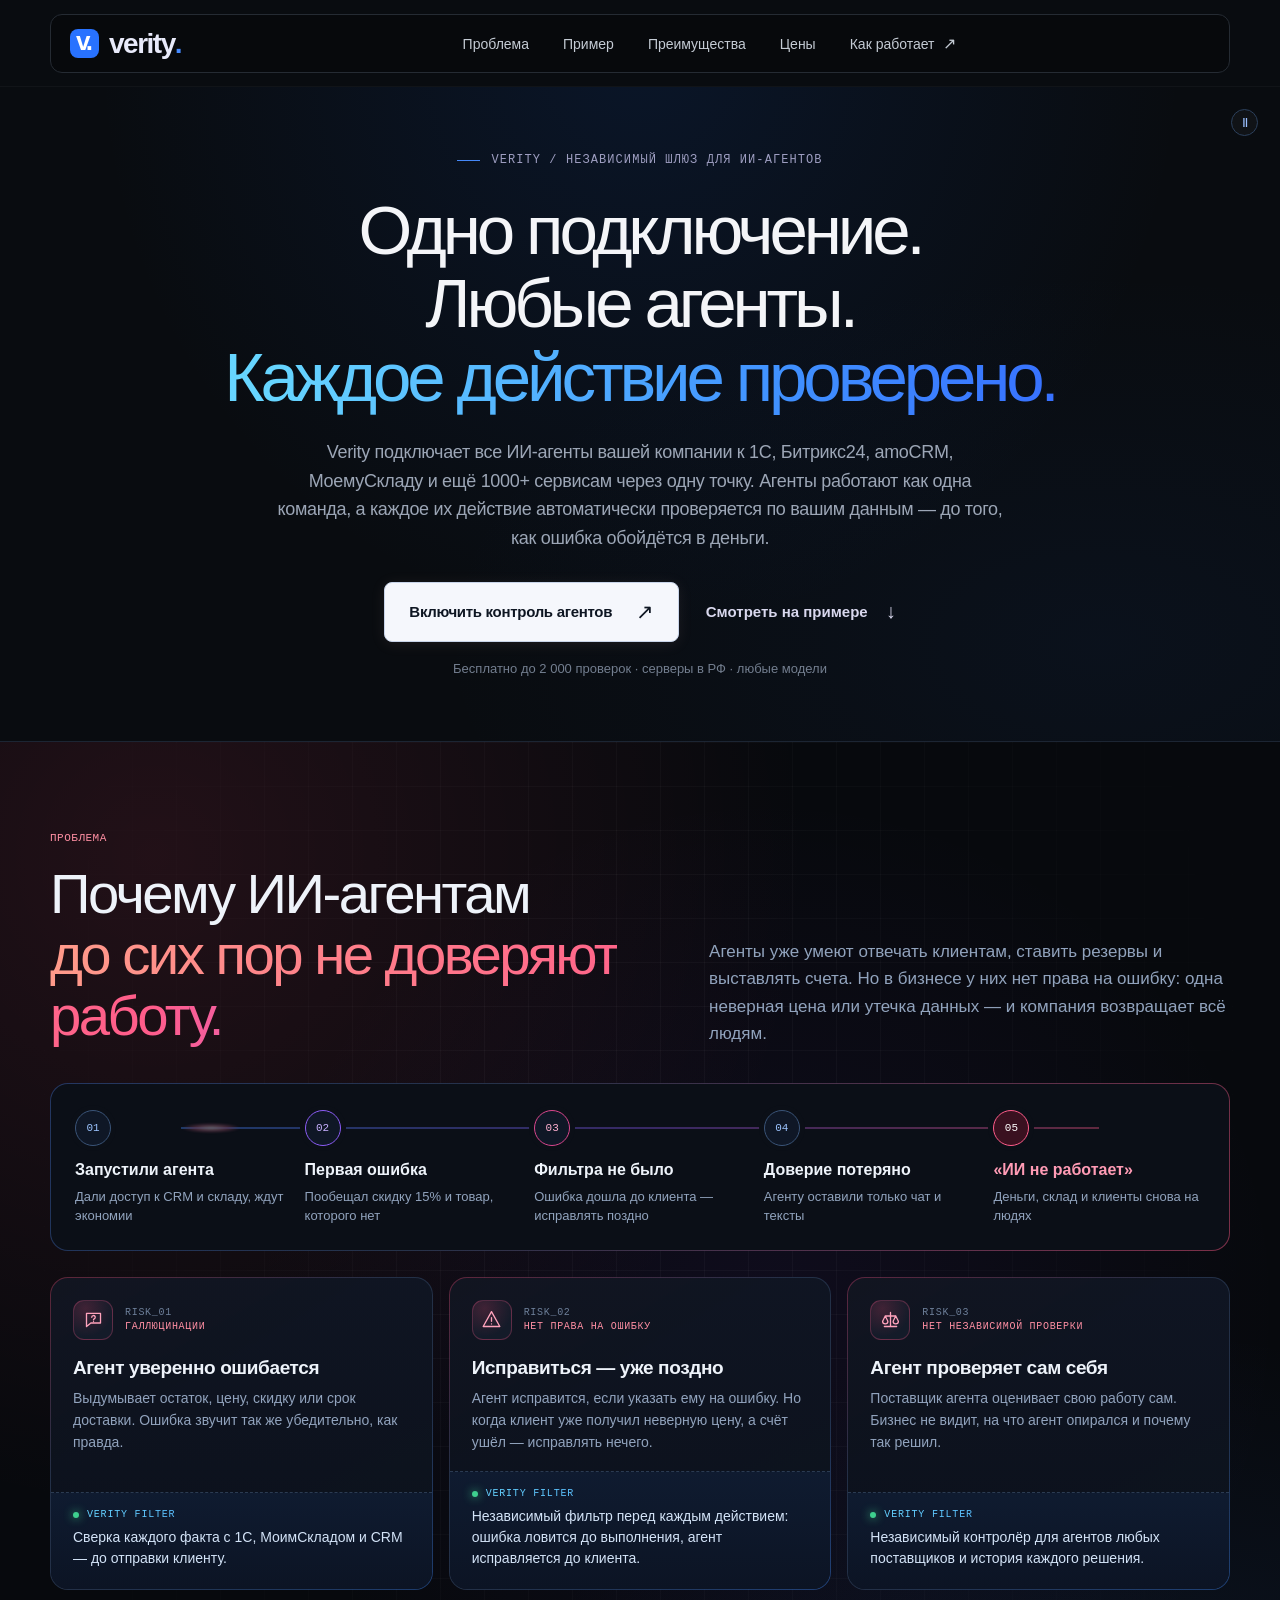
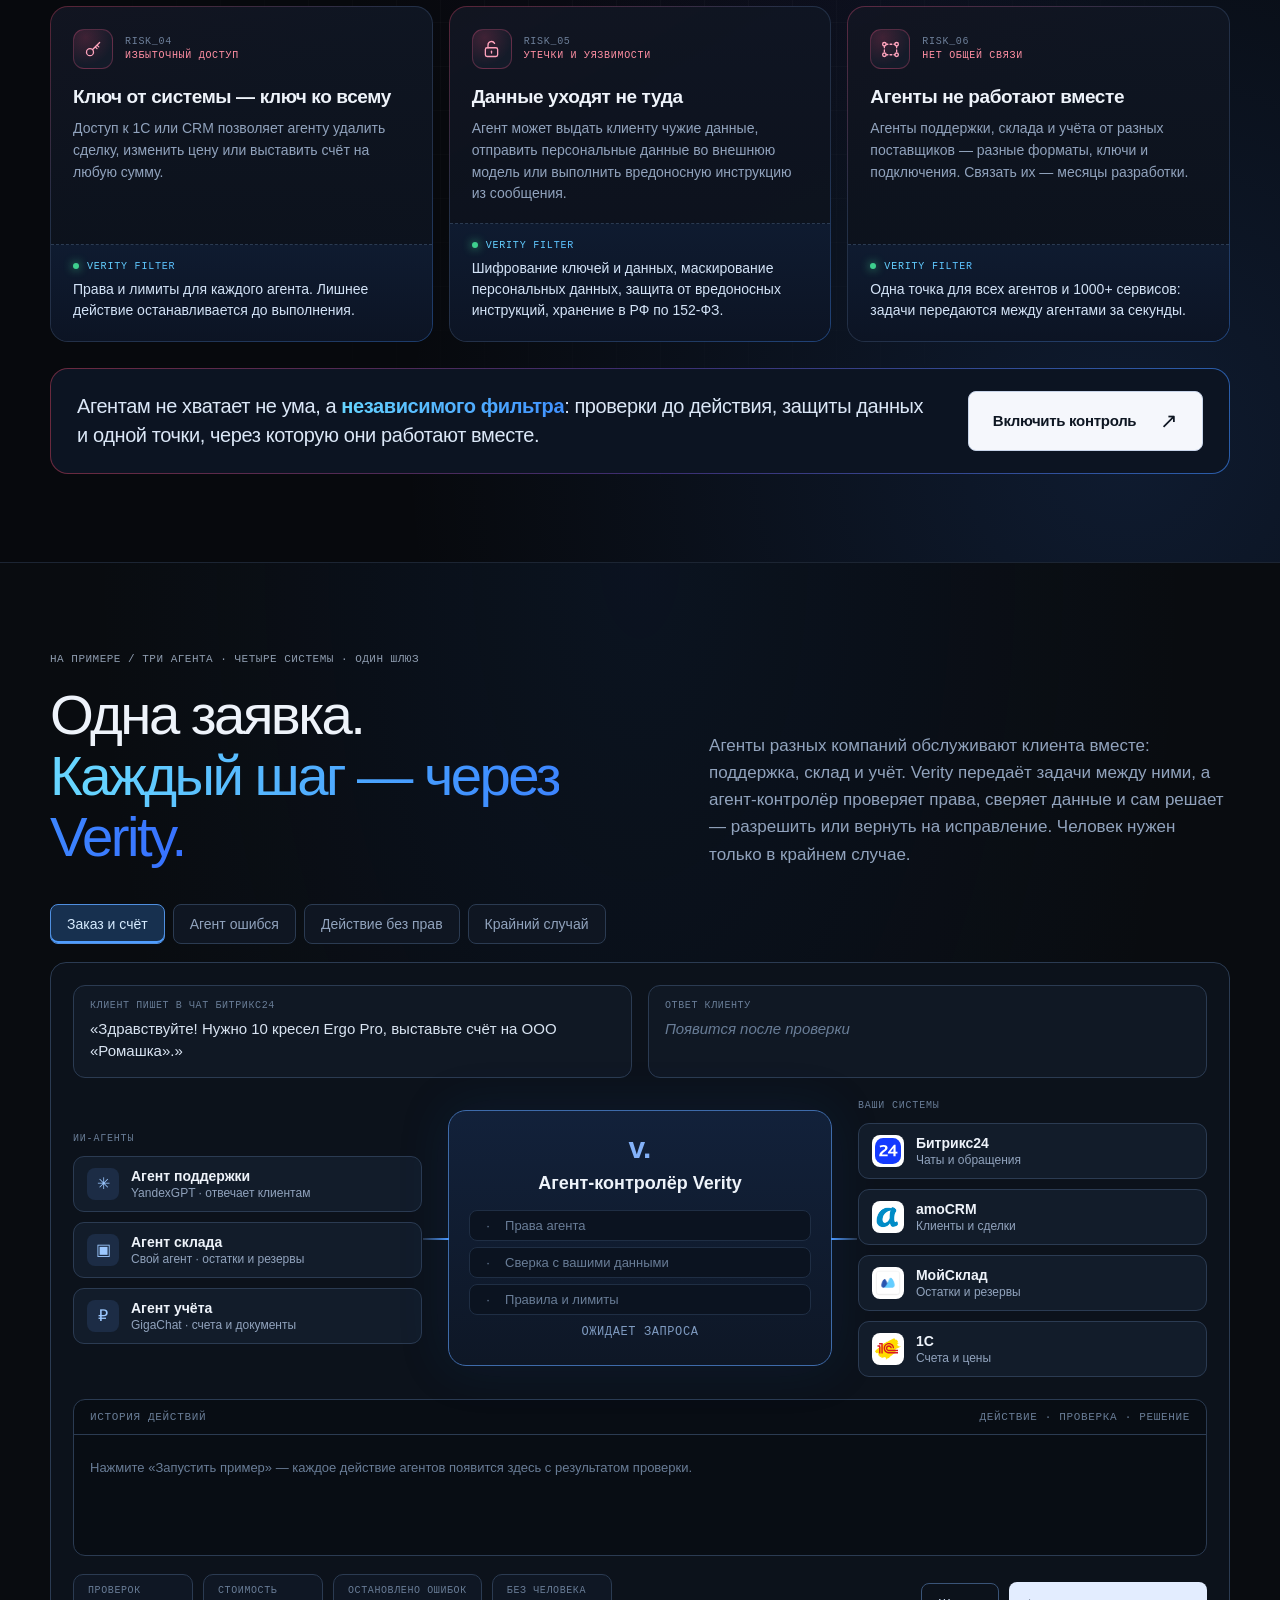
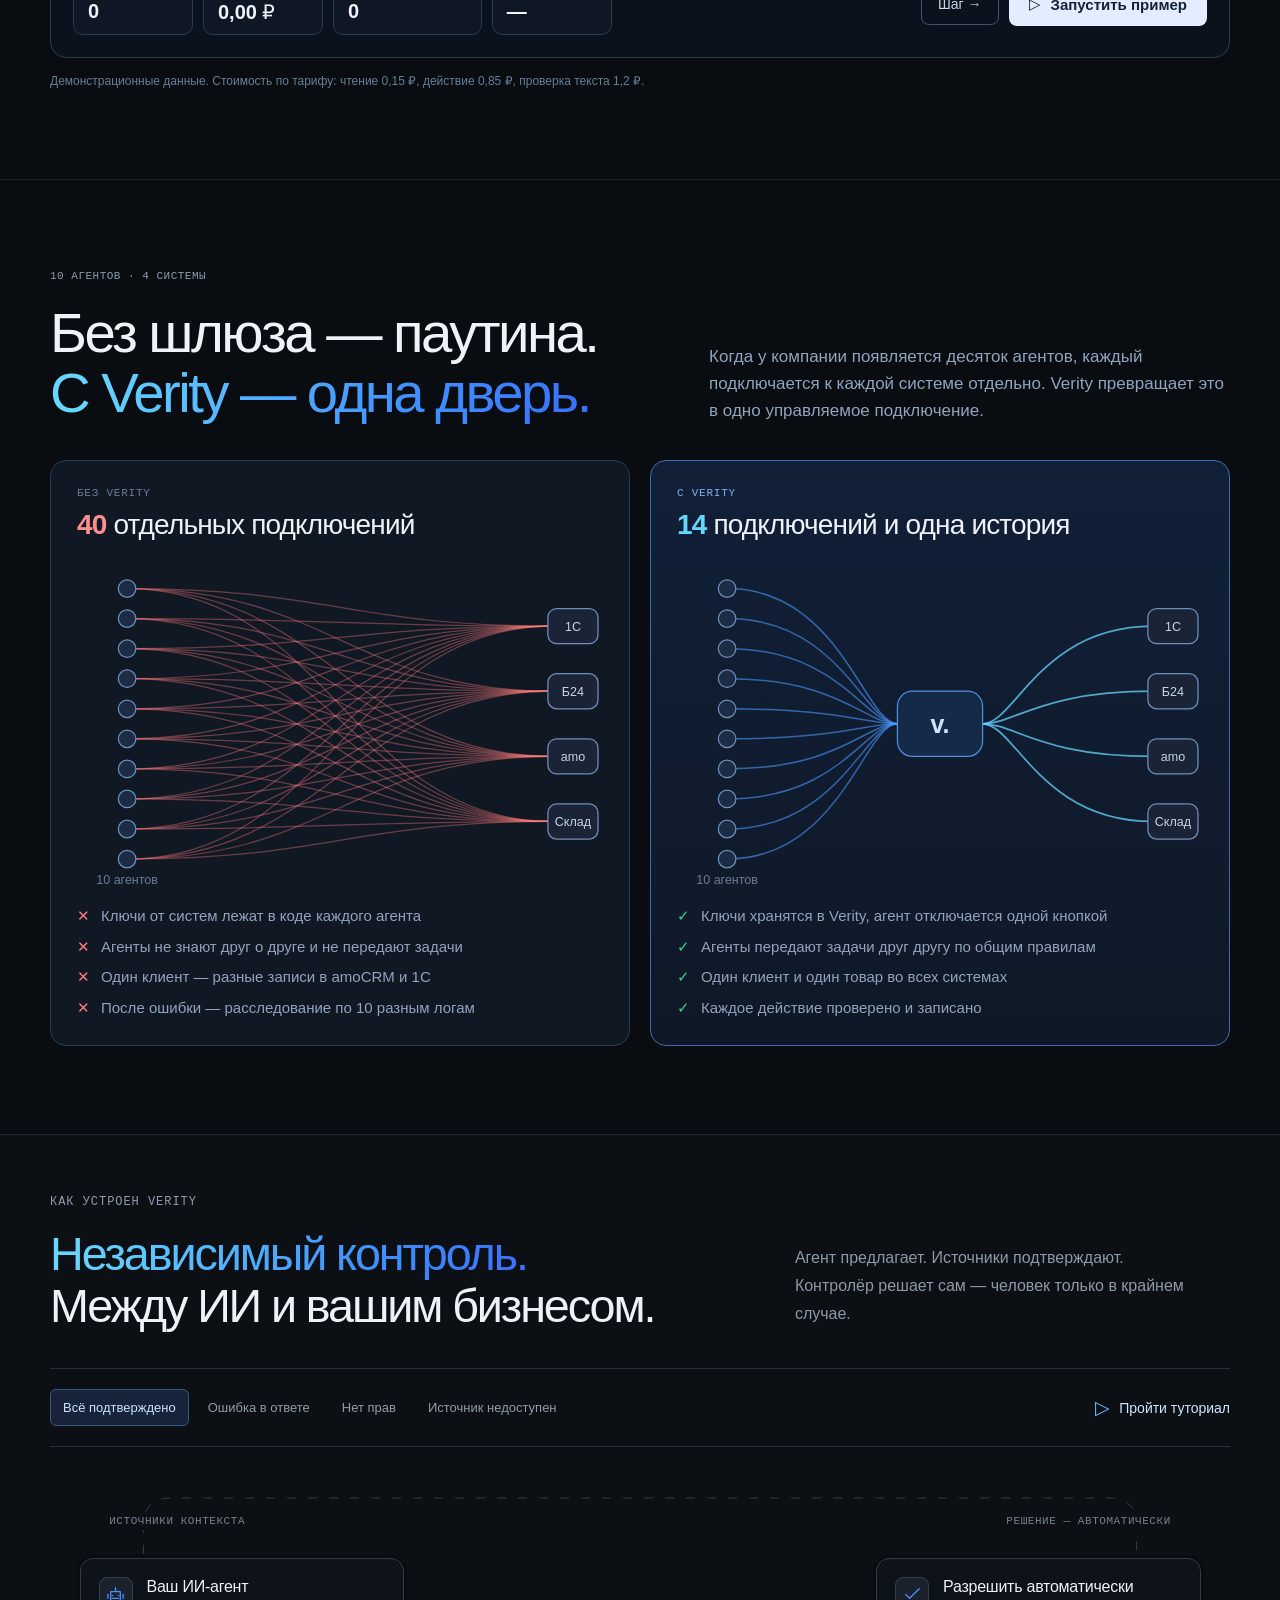
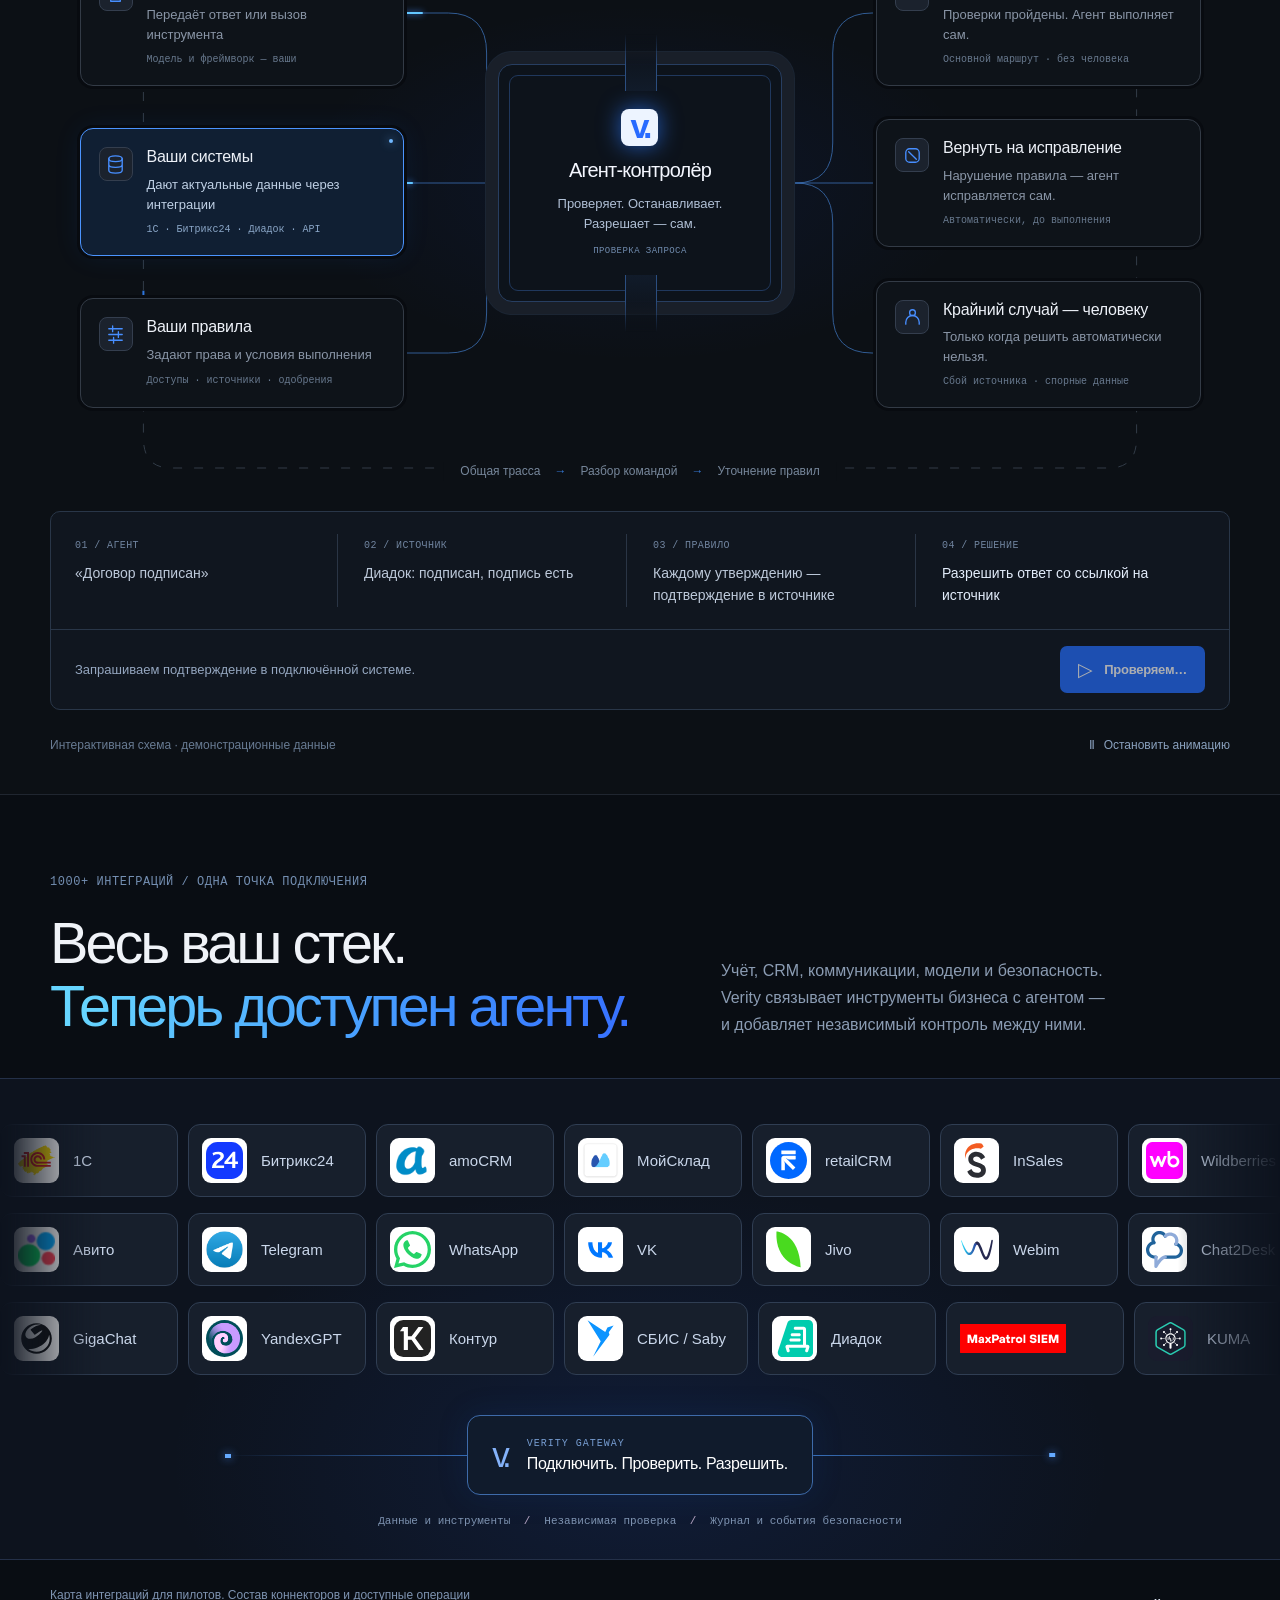
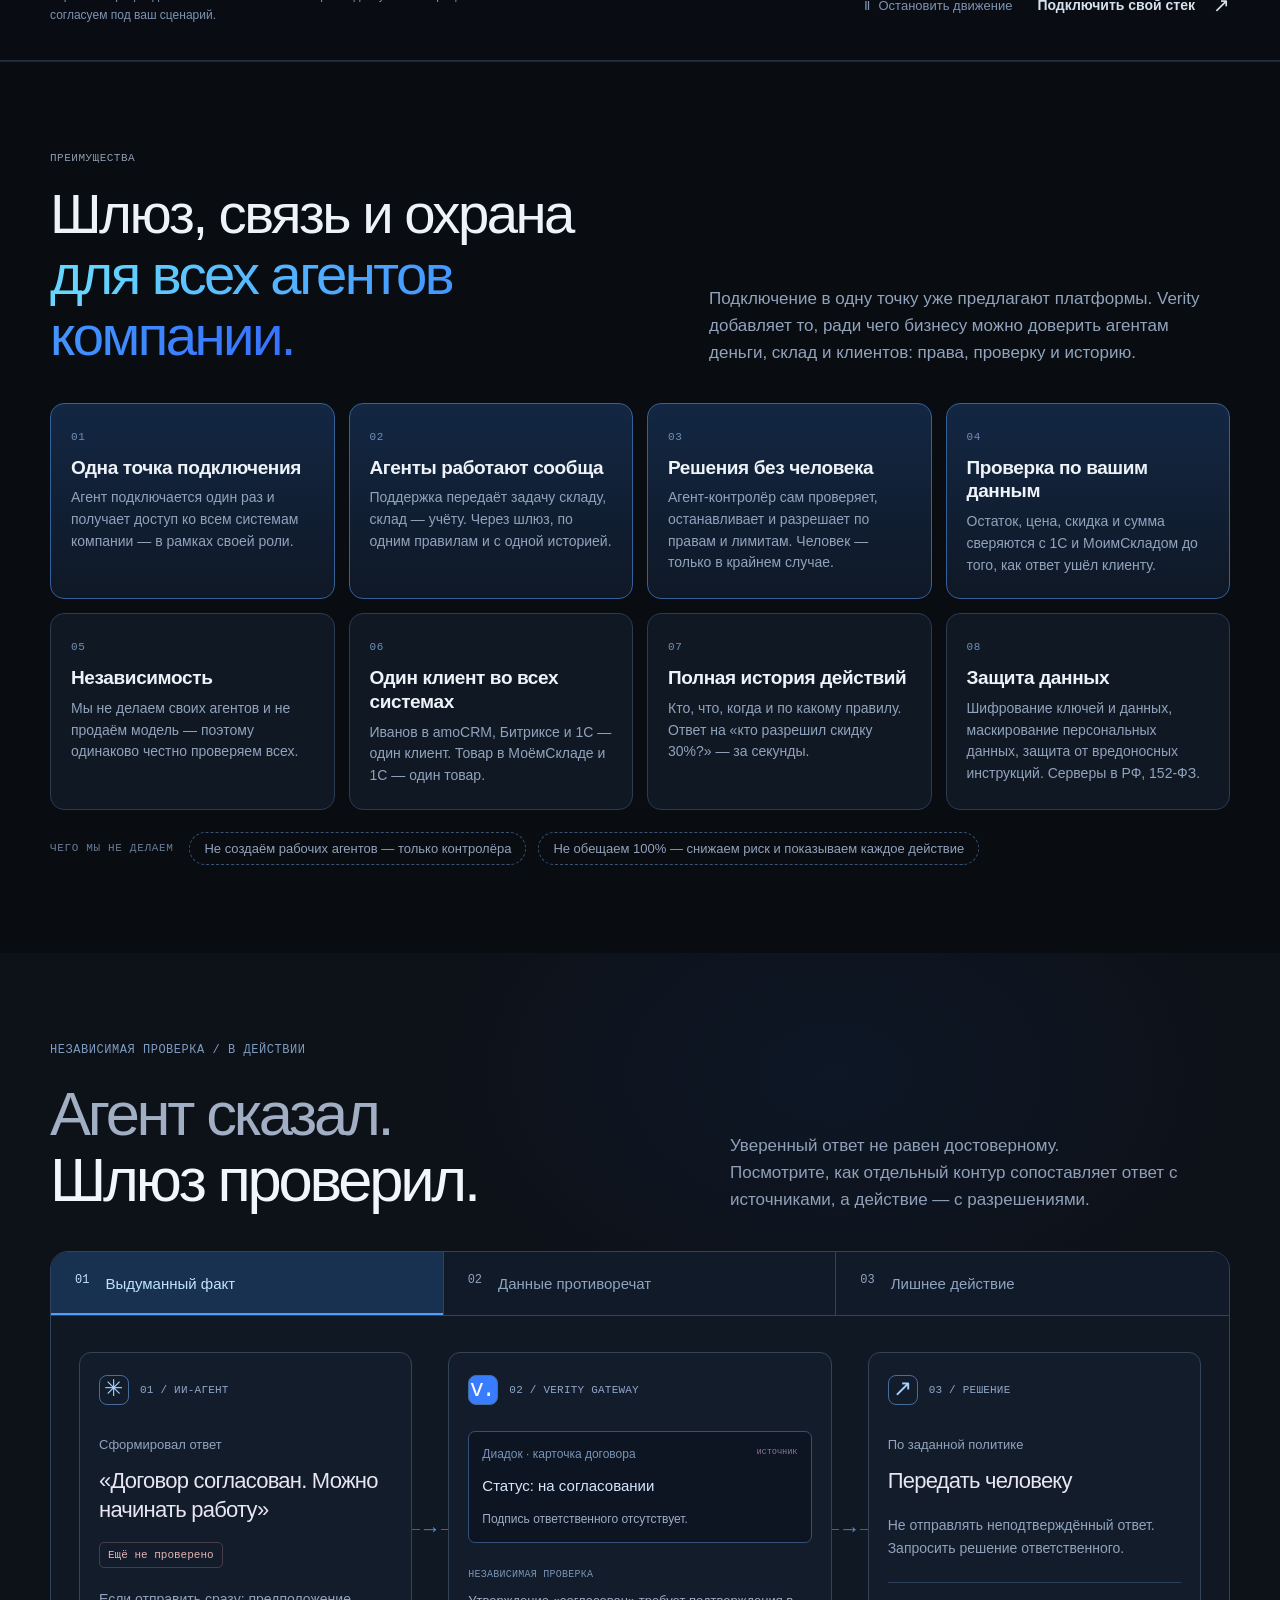
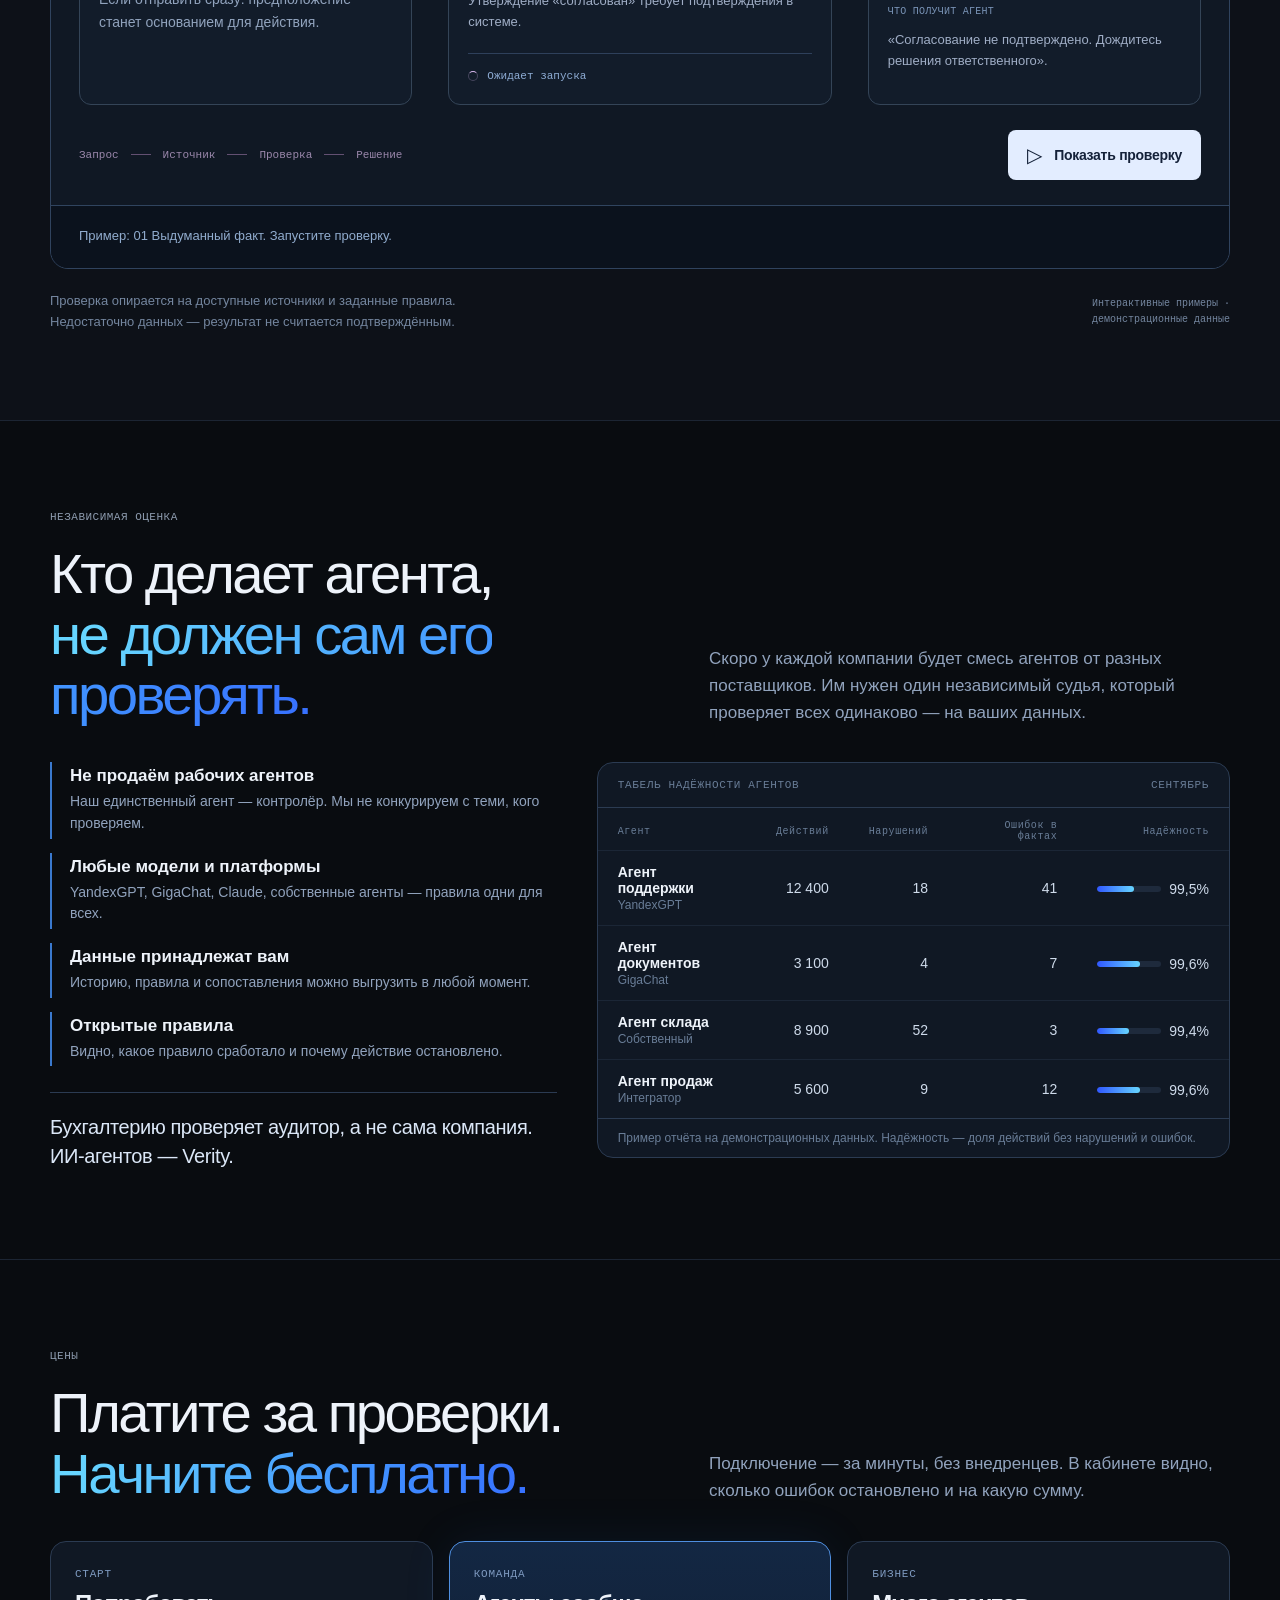
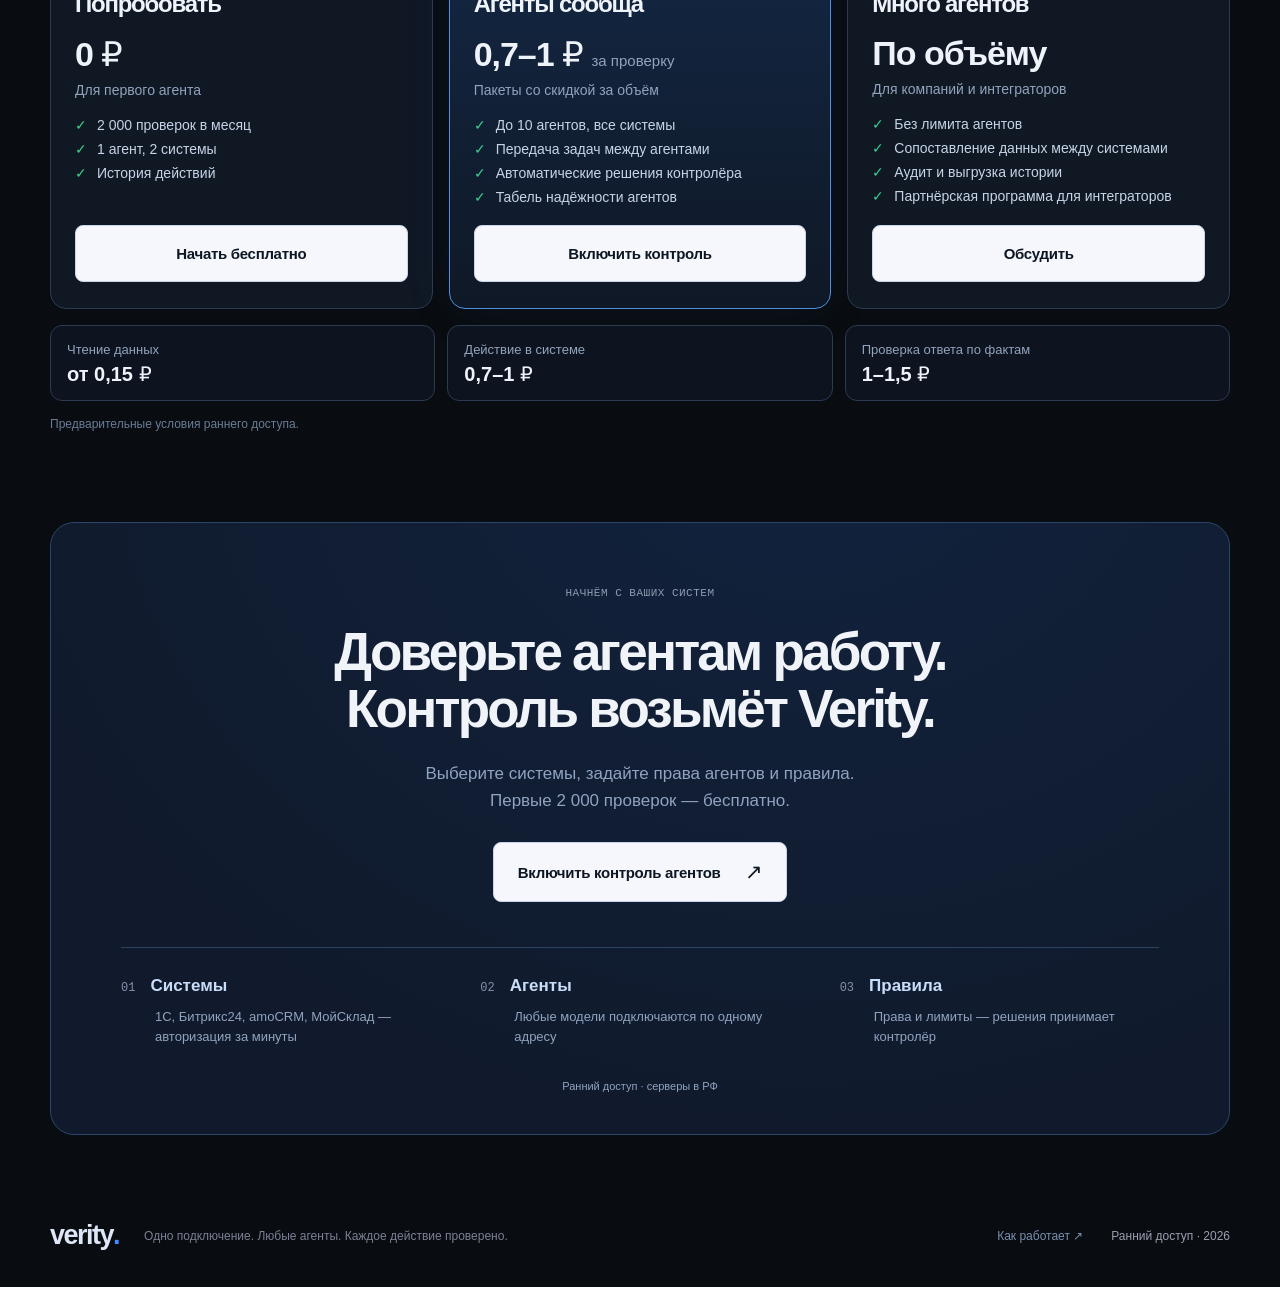
==== commit 4d3a7f98: "Блок «Проблема»: новый дизайн, нет права на ошибку, утечки и уязвимости Co-Authored-By: Claude Opus " ====
--- a/index.html
+++ b/index.html
@@ -2,5 +2,5 @@
 <main id="main">
 <section class="hero-stage tech-hero"><div class="aurora" aria-hidden="true"></div><button class="motion-toggle hero-motion" aria-label="Приостановить анимацию" aria-pressed="false"><span aria-hidden="true">Ⅱ</span></button><div class="hero-grid wrap">
 <div class="hero-copy"><div class="kicker"><span class="kicker-line"></span> VERITY / НЕЗАВИСИМЫЙ ШЛЮЗ ДЛЯ ИИ-АГЕНТОВ</div><h1>Одно подключение.<br>Любые агенты.<br><span class="gradient-text">Каждое действие проверено.</span></h1><p>Verity подключает все ИИ-агенты вашей компании к 1С, Битрикс24, amoCRM, МоемуСкладу и ещё 1000+ сервисам через одну точку. Агенты работают как одна команда, а каждое их действие автоматически проверяется по вашим данным — до того, как ошибка обойдётся в деньги.</p><div class="hero-actions"><button class="button dark" data-audit>Включить контроль агентов <span aria-hidden="true">↗</span></button><a class="plain-link" href="#example">Смотреть на примере <span aria-hidden="true">↓</span></a></div><div class="hero-note">Бесплатно до 2 000 проверок · серверы в РФ · любые модели</div></div>
-</div></section><section class="vx vx-section pain" id="pain"><div class="wrap"><div class="vx-head"><div><span class="kicker">ПРОБЛЕМА</span><h2>Почему ИИ-агентам<br><span class="gradient-warn">до сих пор не доверяют работу.</span></h2></div><p>Агенты уже умеют отвечать клиентам, ставить резервы и выставлять счета. Но стоит им ошибиться один раз — и компания возвращает всё людям. Вот как это происходит.</p></div><div class="cycle"><div><span>01</span><strong>Запустили агента</strong><p>Дали доступ к CRM и складу, ждут экономии</p></div><div><span>02</span><strong>Первая ошибка</strong><p>Пообещал скидку 15% и товар, которого нет</p></div><div><span>03</span><strong>Никто не заметил</strong><p>Проверить было некому — ошибка дошла до клиента</p></div><div><span>04</span><strong>Доверие потеряно</strong><p>Агенту оставили только чат и тексты</p></div><div><span>05</span><strong>«ИИ не работает»</strong><p>Деньги, склад и клиенты снова на людях</p></div></div><div class="pain-list"><article class="pain-item"><b>01</b><div><h3>Агент уверенно ошибается</h3><p>Выдумывает остаток, цену, скидку или срок доставки. Ошибка звучит так же убедительно, как правда, — и уходит клиенту.</p></div><div class="pain-fix"><span>VERITY</span><p>Сверяет каждый факт с 1С, МоимСкладом и CRM до отправки.</p></div></article><article class="pain-item"><b>02</b><div><h3>Агент не может исправить себя сам</h3><p>Просьба «проверь себя» уходит той же модели. Она повторяет ту же ошибку с той же уверенностью.</p></div><div class="pain-fix"><span>VERITY</span><p>Контролёр возвращает агенту причину и верные данные — агент исправляется, исправление проверяется снова.</p></div></article><article class="pain-item"><b>03</b><div><h3>Никто не проверяет независимо</h3><p>Поставщик агента оценивает свою работу сам. Бизнес не видит, на что агент опирался и почему так решил.</p></div><div class="pain-fix"><span>VERITY</span><p>Независимая проверка любых агентов по вашим данным и полная история каждого решения.</p></div></article><article class="pain-item"><b>04</b><div><h3>Доступ к системе — это доступ ко всему</h3><p>Ключ от 1С или CRM позволяет агенту удалить сделку, изменить цену или выставить счёт на любую сумму.</p></div><div class="pain-fix"><span>VERITY</span><p>У каждого агента свои права и лимиты. Лишнее действие останавливается до выполнения.</p></div></article><article class="pain-item"><b>05</b><div><h3>Агенты не умеют работать вместе</h3><p>Агент поддержки, склада и учёта от разных поставщиков — это разные форматы, ключи и подключения. Связать их между собой — месяцы разработки.</p></div><div class="pain-fix"><span>VERITY</span><p>Одна точка для всех агентов и 1000+ сервисов: задачи передаются между агентами за секунды, по общим правилам.</p></div></article></div><div class="pain-result"><p>Агентам не хватает не ума, а <b>контроля</b>: независимой проверки, права на ошибку без последствий и одной точки, через которую они работают вместе.</p><button class="button dark" data-audit>Включить контроль <span aria-hidden="true">↗</span></button></div></div></section><section class="vx vx-section ex" id="example"><div class="wrap"><div class="vx-head"><div><span class="kicker">НА ПРИМЕРЕ / ТРИ АГЕНТА · ЧЕТЫРЕ СИСТЕМЫ · ОДИН ШЛЮЗ</span><h2>Одна заявка.<br><span class="gradient-text">Каждый шаг — через Verity.</span></h2></div><p>Агенты разных компаний обслуживают клиента вместе: поддержка, склад и учёт. Verity передаёт задачи между ними, а агент-контролёр проверяет права, сверяет данные и сам решает — разрешить или вернуть на исправление. Человек нужен только в крайнем случае.</p></div><div data-ex><div class="ex-tabs" role="tablist" aria-label="Сценарий примера"><button role="tab" aria-selected="true" data-ex-case="order">Заказ и счёт</button><button role="tab" aria-selected="false" tabindex="-1" data-ex-case="error">Агент ошибся</button><button role="tab" aria-selected="false" tabindex="-1" data-ex-case="rights">Действие без прав</button><button role="tab" aria-selected="false" tabindex="-1" data-ex-case="edge">Крайний случай</button></div><div class="ex-board"><div class="ex-client"><div class="ex-bubble" data-ex-in><span></span><p></p></div><div class="ex-bubble is-empty" data-ex-out><span></span><p></p></div></div><div class="ex-grid"><div class="ex-col ex-col-agents"><b>ИИ-АГЕНТЫ</b><div class="ex-node" data-ex-node="support"><span class="ex-av" aria-hidden="true">✳</span><div><strong>Агент поддержки</strong><small>YandexGPT · отвечает клиентам</small></div></div><div class="ex-node" data-ex-node="stock"><span class="ex-av" aria-hidden="true">▣</span><div><strong>Агент склада</strong><small>Свой агент · остатки и резервы</small></div></div><div class="ex-node" data-ex-node="account"><span class="ex-av" aria-hidden="true">₽</span><div><strong>Агент учёта</strong><small>GigaChat · счета и документы</small></div></div></div><div class="ex-hub" data-ex-hub><span class="ex-hub-mark" aria-hidden="true">v.</span><strong>Агент-контролёр Verity</strong><div class="ex-hub-steps"><div data-hub="rights"><i>·</i>Права агента</div><div data-hub="data"><i>·</i>Сверка с вашими данными</div><div data-hub="rule"><i>·</i>Правила и лимиты</div></div><div class="ex-hub-verdict" data-ex-verdict>ОЖИДАЕТ ЗАПРОСА</div></div><div class="ex-col ex-col-systems"><b>ВАШИ СИСТЕМЫ</b><div class="ex-node" data-ex-node="bitrix"><img src="assets/integrations/bitrix24.svg" alt="" width="32" height="32"><div><strong>Битрикс24</strong><small>Чаты и обращения</small></div></div><div class="ex-node" data-ex-node="amo"><img src="assets/integrations/amocrm.png" alt="" width="32" height="32"><div><strong>amoCRM</strong><small>Клиенты и сделки</small></div></div><div class="ex-node" data-ex-node="sklad"><img src="assets/integrations/moysklad.png" alt="" width="32" height="32"><div><strong>МойСклад</strong><small>Остатки и резервы</small></div></div><div class="ex-node" data-ex-node="onec"><img src="assets/integrations/1c.svg" alt="" width="32" height="32"><div><strong>1С</strong><small>Счета и цены</small></div></div></div><div class="ex-tg" data-ex-tg aria-hidden="true"><span><img src="assets/integrations/telegram.png" alt="">Verity · крайний случай</span><p></p><div><b></b><b></b></div></div></div><div class="ex-log"><div class="ex-log-head"><span>ИСТОРИЯ ДЕЙСТВИЙ</span><span>ДЕЙСТВИЕ · ПРОВЕРКА · РЕШЕНИЕ</span></div><ol data-ex-log></ol></div><div class="ex-foot"><div class="ex-sum"><div><span>ПРОВЕРОК</span><strong data-sum-checks>0</strong></div><div><span>СТОИМОСТЬ</span><strong data-sum-cost>0 ₽</strong></div><div><span>ОСТАНОВЛЕНО ОШИБОК</span><strong data-sum-stop>0</strong></div><div><span>БЕЗ ЧЕЛОВЕКА</span><strong data-sum-human>—</strong></div></div><div class="ex-controls"><button class="ex-step" data-ex-next>Шаг →</button><button class="ex-play" data-ex-play><span aria-hidden="true">▷</span><span>Запустить пример</span></button></div></div><p class="visually-hidden" role="status" aria-live="polite" data-ex-live></p></div><p class="ex-note">Демонстрационные данные. Стоимость по тарифу: чтение 0,15 ₽, действие 0,85 ₽, проверка текста 1,2 ₽.</p></div></div></section><section class="vx vx-section" id="before-after"><div class="wrap"><div class="vx-head"><div><span class="kicker">10 АГЕНТОВ · 4 СИСТЕМЫ</span><h2>Без шлюза — паутина.<br><span class="gradient-text">С Verity — одна дверь.</span></h2></div><p>Когда у компании появляется десяток агентов, каждый подключается к каждой системе отдельно. Verity превращает это в одно управляемое подключение.</p></div><div class="ba-grid"><article class="ba-card is-bad"><span>БЕЗ VERITY</span><h3><b>40</b> отдельных подключений</h3><svg data-ba="mesh" role="img" aria-label="10 агентов подключены к 4 системам напрямую: 40 связей"></svg><ul><li>Ключи от систем лежат в коде каждого агента</li><li>Агенты не знают друг о друге и не передают задачи</li><li>Один клиент — разные записи в amoCRM и 1С</li><li>После ошибки — расследование по 10 разным логам</li></ul></article><article class="ba-card is-good"><span>С VERITY</span><h3><b>14</b> подключений и одна история</h3><svg data-ba="hub" role="img" aria-label="10 агентов и 4 системы подключены через один шлюз Verity: 14 связей"></svg><ul><li>Ключи хранятся в Verity, агент отключается одной кнопкой</li><li>Агенты передают задачи друг другу по общим правилам</li><li>Один клиент и один товар во всех системах</li><li>Каждое действие проверено и записано</li></ul></article></div></div></section><section class="system-section" id="system-map" data-system data-scenario="good" data-phase="ready"><div class="wrap"><div class="system-heading"><div><span class="kicker">КАК УСТРОЕН VERITY</span><h2><span class="gradient-text">Независимый контроль.</span><br>Между ИИ и вашим бизнесом.</h2></div><p>Агент предлагает. Источники подтверждают.<br>Контролёр решает сам — человек только в крайнем случае.</p></div><div class="system-controls"><div class="system-cases" role="tablist" aria-label="Пример работы шлюза"><button role="tab" id="system-case-good" data-system-case="good" aria-selected="true" aria-controls="system-case-panel">Всё подтверждено</button><button role="tab" id="system-case-fact" data-system-case="fact" aria-selected="false" tabindex="-1" aria-controls="system-case-panel">Ошибка в ответе</button><button role="tab" id="system-case-permission" data-system-case="permission" aria-selected="false" tabindex="-1" aria-controls="system-case-panel">Нет прав</button><button role="tab" id="system-case-offline" data-system-case="offline" aria-selected="false" tabindex="-1" aria-controls="system-case-panel">Источник недоступен</button></div><button class="system-tour-start" data-tour-start><span aria-hidden="true">▷</span> Пройти туториал</button></div><div class="system-tour-panel" data-tour-panel hidden><div class="tour-copy"><span data-tour-counter>ШАГ 1 ИЗ 4</span><h3 data-tour-title>Агент предлагает ответ</h3><p data-tour-copy></p></div><div class="tour-navigation"><div class="tour-dots" role="group" aria-label="Шаг туториала"><button data-tour-step="0" aria-label="Шаг 1: запрос агента" aria-current="step">1</button><button data-tour-step="1" aria-label="Шаг 2: источник">2</button><button data-tour-step="2" aria-label="Шаг 3: правило">3</button><button data-tour-step="3" aria-label="Шаг 4: решение">4</button></div><div><button data-tour-prev>← Назад</button><button data-tour-next>Далее →</button><button data-tour-close aria-label="Закрыть туториал">×</button></div></div></div><div class="system-board"><svg class="system-wires" viewBox="0 0 1200 620" preserveAspectRatio="none" aria-hidden="true"><path class="system-loop" d="M95 480 V53 Q95 25 123 25 H1077 Q1105 25 1105 53 V565 Q1105 595 1077 595 H123 Q95 595 95 565 V480"/><path class="system-wire wire-agent" d="M360 140 H405 Q444 140 444 180 V270 Q444 310 475 310"/><path class="system-signal signal-agent" d="M360 140 H405 Q444 140 444 180 V270 Q444 310 475 310"/><path class="system-wire wire-data" d="M360 310 H475"/><path class="system-signal signal-data" d="M360 310 H475"/><path class="system-wire wire-rules" d="M360 480 H405 Q444 480 444 440 V350 Q444 310 475 310"/><path class="system-signal signal-rules" d="M360 480 H405 Q444 480 444 440 V350 Q444 310 475 310"/><path class="system-wire wire-allow" d="M725 310 H758 Q796 310 796 270 V180 Q796 140 836 140 H840"/><path class="system-signal signal-allow" d="M725 310 H758 Q796 310 796 270 V180 Q796 140 836 140 H840"/><path class="system-wire wire-block" d="M725 310 H840"/><path class="system-signal signal-block" d="M725 310 H840"/><path class="system-wire wire-human" d="M725 310 H758 Q796 310 796 350 V440 Q796 480 836 480 H840"/><path class="system-signal signal-human" d="M725 310 H758 Q796 310 796 350 V440 Q796 480 836 480 H840"/><path class="system-loop-signal" d="M95 480 V53 Q95 25 123 25 H1077 Q1105 25 1105 53 V565 Q1105 595 1077 595 H123 Q95 595 95 565 V480"/></svg><span class="system-rail-label rail-inputs">ИСТОЧНИКИ КОНТЕКСТА</span><span class="system-rail-label rail-outputs">РЕШЕНИЕ — АВТОМАТИЧЕСКИ</span><div class="system-inputs"><button class="system-node system-input" data-system-node="agent" aria-expanded="false" aria-controls="system-inspector"><span class="system-node-icon"><svg viewBox="0 0 24 24" aria-hidden="true" fill="none" stroke="currentColor" stroke-width="1.4" stroke-linecap="round" stroke-linejoin="round"><path d="M7 9h10v10H7zM12 5v4M9 13h.01M15 13h.01M9 16h6M4 12v4m16-4v4"/></svg></span><span class="system-node-content"><strong>Ваш ИИ-агент</strong><span>Передаёт ответ или вызов инструмента</span><small>Модель и фреймворк — ваши</small></span><span class="system-node-indicator" aria-hidden="true"></span></button><button class="system-node system-input" data-system-node="data" aria-expanded="false" aria-controls="system-inspector"><span class="system-node-icon"><svg viewBox="0 0 24 24" aria-hidden="true" fill="none" stroke="currentColor" stroke-width="1.4" stroke-linecap="round" stroke-linejoin="round"><ellipse cx="12" cy="6" rx="7" ry="3"/><path d="M5 6v12c0 4 14 4 14 0V6M5 12c0 4 14 4 14 0"/></svg></span><span class="system-node-content"><strong>Ваши системы</strong><span>Дают актуальные данные через интеграции</span><small>1С · Битрикс24 · Диадок · API</small></span><span class="system-node-indicator" aria-hidden="true"></span></button><button class="system-node system-input" data-system-node="rules" aria-expanded="false" aria-controls="system-inspector"><span class="system-node-icon"><svg viewBox="0 0 24 24" aria-hidden="true" fill="none" stroke="currentColor" stroke-width="1.4" stroke-linecap="round" stroke-linejoin="round"><path d="M5 6h14M5 12h14M5 18h14M9 3v6m6 0v6m-5 0v6"/></svg></span><span class="system-node-content"><strong>Ваши правила</strong><span>Задают права и условия выполнения</span><small>Доступы · источники · одобрения</small></span><span class="system-node-indicator" aria-hidden="true"></span></button></div><button class="system-engine" data-system-node="engine" aria-expanded="false" aria-controls="system-inspector"><span class="engine-frame" aria-hidden="true"></span><span class="engine-scan" aria-hidden="true"></span><span class="engine-mark" aria-hidden="true">v.</span><strong>Агент-контролёр</strong><span>Проверяет. Останавливает.<br>Разрешает — сам.</span><small data-engine-status>НЕЗАВИСИМЫЙ КОНТУР</small></button><div class="system-outputs"><button class="system-node system-output" data-system-node="allow" aria-expanded="false" aria-controls="system-inspector"><span class="system-node-icon"><svg viewBox="0 0 24 24" aria-hidden="true" fill="none" stroke="currentColor" stroke-width="1.4" stroke-linecap="round" stroke-linejoin="round"><path d="m5 12 4 4L19 6"/></svg></span><span class="system-node-content"><strong>Разрешить автоматически</strong><span>Проверки пройдены. Агент выполняет сам.</span><small>Основной маршрут · без человека</small></span><span class="system-node-indicator" aria-hidden="true"></span></button><button class="system-node system-output" data-system-node="block" aria-expanded="false" aria-controls="system-inspector"><span class="system-node-icon"><svg viewBox="0 0 24 24" aria-hidden="true" fill="none" stroke="currentColor" stroke-width="1.4" stroke-linecap="round" stroke-linejoin="round"><rect x="5" y="5" width="14" height="14" rx="4"/><path d="m8 8 8 8"/></svg></span><span class="system-node-content"><strong>Вернуть на исправление</strong><span>Нарушение правила — агент исправляется сам.</span><small>Автоматически, до выполнения</small></span><span class="system-node-indicator" aria-hidden="true"></span></button><button class="system-node system-output" data-system-node="human" aria-expanded="false" aria-controls="system-inspector"><span class="system-node-icon"><svg viewBox="0 0 24 24" aria-hidden="true" fill="none" stroke="currentColor" stroke-width="1.4" stroke-linecap="round" stroke-linejoin="round"><circle cx="12" cy="8" r="3"/><path d="M5 20v-2a7 7 0 0 1 14 0v2"/></svg></span><span class="system-node-content"><strong>Крайний случай — человеку</strong><span>Только когда решить автоматически нельзя.</span><small>Сбой источника · спорные данные</small></span><span class="system-node-indicator" aria-hidden="true"></span></button></div><div class="system-loop-label"><span>Общая трасса</span><span aria-hidden="true">→</span><span>Разбор командой</span><span aria-hidden="true">→</span><span>Уточнение правил</span></div></div><aside class="system-inspector" id="system-inspector" hidden><div><span data-system-inspector-label>ВНУТРИ КОНТУРА</span><h3 data-system-inspector-title></h3><p data-system-inspector-copy></p></div><button data-system-inspector-close aria-label="Закрыть описание узла">×</button></aside><div class="system-case-panel" id="system-case-panel" role="tabpanel" aria-labelledby="system-case-good"><div class="system-case-story"><div><span>01 / АГЕНТ</span><p data-system-intent>«Договор подписан»</p></div><div><span>02 / ИСТОЧНИК</span><p data-system-evidence>Диадок: подписан, подпись есть</p></div><div><span>03 / ПРАВИЛО</span><p data-system-policy>Утверждение требует подтверждения</p></div><div class="system-case-verdict"><span>04 / РЕШЕНИЕ</span><p data-system-verdict>Разрешить ответ со ссылкой на источник</p></div></div><div class="system-playbar"><p role="status" aria-live="polite" data-system-live>Запустите пример и проследите путь запроса.</p><button class="button system-run" data-system-run><span aria-hidden="true">▷</span><span data-system-run-label>Показать поток</span></button></div></div><div class="system-foot"><span>Интерактивная схема · демонстрационные данные</span><button data-system-motion aria-pressed="false">Ⅱ <span>Остановить анимацию</span></button></div></div></section><section class="integrations-section" id="integrations"><div class="wrap integration-heading"><div><span class="kicker">1000+ ИНТЕГРАЦИЙ / ОДНА ТОЧКА ПОДКЛЮЧЕНИЯ</span><h2>Весь ваш стек.<br><span class="gradient-text">Теперь доступен агенту.</span></h2></div><p>Учёт, CRM, коммуникации, модели и безопасность.<br>Verity связывает инструменты бизнеса с агентом —<br class="desktop-only"> и добавляет независимый контроль между ними.</p></div><div class="integration-universe"><div class="integration-glow" aria-hidden="true"></div><div tabindex="0" class="integration-lane lane-0"><div class="integration-track"><ul aria-label="Интеграции: группа 1"><li class="integration-chip"><span class="integration-icon"><img src="assets/integrations/1c.svg" alt="" width="40" height="40" loading="eager"></span><span>1С</span></li><li class="integration-chip"><span class="integration-icon"><img src="assets/integrations/bitrix24.svg" alt="" width="40" height="40" loading="eager"></span><span>Битрикс24</span></li><li class="integration-chip"><span class="integration-icon"><img src="assets/integrations/amocrm.png" alt="" width="40" height="40" loading="eager"></span><span>amoCRM</span></li><li class="integration-chip"><span class="integration-icon"><img src="assets/integrations/moysklad.png" alt="" width="40" height="40" loading="eager"></span><span>МойСклад</span></li><li class="integration-chip"><span class="integration-icon"><img src="assets/integrations/retailcrm.svg" alt="" width="40" height="40" loading="eager"></span><span>retailCRM</span></li><li class="integration-chip"><span class="integration-icon"><img src="assets/integrations/insales.svg" alt="" width="40" height="40" loading="eager"></span><span>InSales</span></li><li class="integration-chip"><span class="integration-icon"><img src="assets/integrations/wildberries.svg" alt="" width="40" height="40" loading="eager"></span><span>Wildberries</span></li><li class="integration-chip"><span class="integration-icon"><img src="assets/integrations/ozon.jpg" alt="" width="40" height="40" loading="eager"></span><span>Ozon</span></li><li class="integration-chip"><span class="integration-icon"><img src="assets/integrations/yandex-market.png" alt="" width="40" height="40" loading="eager"></span><span>Яндекс Маркет</span></li></ul><ul aria-hidden="true"><li class="integration-chip"><span class="integration-icon"><img src="assets/integrations/1c.svg" alt="" width="40" height="40" loading="eager"></span><span>1С</span></li><li class="integration-chip"><span class="integration-icon"><img src="assets/integrations/bitrix24.svg" alt="" width="40" height="40" loading="eager"></span><span>Битрикс24</span></li><li class="integration-chip"><span class="integration-icon"><img src="assets/integrations/amocrm.png" alt="" width="40" height="40" loading="eager"></span><span>amoCRM</span></li><li class="integration-chip"><span class="integration-icon"><img src="assets/integrations/moysklad.png" alt="" width="40" height="40" loading="eager"></span><span>МойСклад</span></li><li class="integration-chip"><span class="integration-icon"><img src="assets/integrations/retailcrm.svg" alt="" width="40" height="40" loading="eager"></span><span>retailCRM</span></li><li class="integration-chip"><span class="integration-icon"><img src="assets/integrations/insales.svg" alt="" width="40" height="40" loading="eager"></span><span>InSales</span></li><li class="integration-chip"><span class="integration-icon"><img src="assets/integrations/wildberries.svg" alt="" width="40" height="40" loading="eager"></span><span>Wildberries</span></li><li class="integration-chip"><span class="integration-icon"><img src="assets/integrations/ozon.jpg" alt="" width="40" height="40" loading="eager"></span><span>Ozon</span></li><li class="integration-chip"><span class="integration-icon"><img src="assets/integrations/yandex-market.png" alt="" width="40" height="40" loading="eager"></span><span>Яндекс Маркет</span></li></ul></div></div><div tabindex="0" class="integration-lane lane-1"><div class="integration-track"><ul aria-label="Интеграции: группа 2"><li class="integration-chip"><span class="integration-icon"><img src="assets/integrations/avito.png" alt="" width="40" height="40" loading="eager"></span><span>Авито</span></li><li class="integration-chip"><span class="integration-icon"><img src="assets/integrations/telegram.png" alt="" width="40" height="40" loading="eager"></span><span>Telegram</span></li><li class="integration-chip"><span class="integration-icon"><img src="assets/integrations/whatsapp.svg" alt="" width="40" height="40" loading="eager"></span><span>WhatsApp</span></li><li class="integration-chip"><span class="integration-icon"><img src="assets/integrations/vk.png" alt="" width="40" height="40" loading="eager"></span><span>VK</span></li><li class="integration-chip"><span class="integration-icon"><img src="assets/integrations/jivo.svg" alt="" width="40" height="40" loading="eager"></span><span>Jivo</span></li><li class="integration-chip"><span class="integration-icon"><img src="assets/integrations/webim.svg" alt="" width="40" height="40" loading="eager"></span><span>Webim</span></li><li class="integration-chip"><span class="integration-icon"><img src="assets/integrations/chat2desk.svg" alt="" width="40" height="40" loading="eager"></span><span>Chat2Desk</span></li><li class="integration-chip"><span class="integration-icon"><img src="assets/integrations/voximplant.ico" alt="" width="40" height="40" loading="eager"></span><span>Voximplant</span></li><li class="integration-chip"><span class="integration-icon"><img src="assets/integrations/uis.png" alt="" width="40" height="40" loading="eager"></span><span>UIS</span></li></ul><ul aria-hidden="true"><li class="integration-chip"><span class="integration-icon"><img src="assets/integrations/avito.png" alt="" width="40" height="40" loading="eager"></span><span>Авито</span></li><li class="integration-chip"><span class="integration-icon"><img src="assets/integrations/telegram.png" alt="" width="40" height="40" loading="eager"></span><span>Telegram</span></li><li class="integration-chip"><span class="integration-icon"><img src="assets/integrations/whatsapp.svg" alt="" width="40" height="40" loading="eager"></span><span>WhatsApp</span></li><li class="integration-chip"><span class="integration-icon"><img src="assets/integrations/vk.png" alt="" width="40" height="40" loading="eager"></span><span>VK</span></li><li class="integration-chip"><span class="integration-icon"><img src="assets/integrations/jivo.svg" alt="" width="40" height="40" loading="eager"></span><span>Jivo</span></li><li class="integration-chip"><span class="integration-icon"><img src="assets/integrations/webim.svg" alt="" width="40" height="40" loading="eager"></span><span>Webim</span></li><li class="integration-chip"><span class="integration-icon"><img src="assets/integrations/chat2desk.svg" alt="" width="40" height="40" loading="eager"></span><span>Chat2Desk</span></li><li class="integration-chip"><span class="integration-icon"><img src="assets/integrations/voximplant.ico" alt="" width="40" height="40" loading="eager"></span><span>Voximplant</span></li><li class="integration-chip"><span class="integration-icon"><img src="assets/integrations/uis.png" alt="" width="40" height="40" loading="eager"></span><span>UIS</span></li></ul></div></div><div tabindex="0" class="integration-lane lane-2"><div class="integration-track"><ul aria-label="Интеграции: группа 3"><li class="integration-chip"><span class="integration-icon"><img src="assets/integrations/gigachat.svg" alt="" width="40" height="40" loading="eager"></span><span>GigaChat</span></li><li class="integration-chip"><span class="integration-icon"><img src="assets/integrations/yandexgpt.svg" alt="" width="40" height="40" loading="eager"></span><span>YandexGPT</span></li><li class="integration-chip"><span class="integration-icon"><img src="assets/integrations/kontur.svg" alt="" width="40" height="40" loading="eager"></span><span>Контур</span></li><li class="integration-chip"><span class="integration-icon"><img src="assets/integrations/sbis.svg" alt="" width="40" height="40" loading="eager"></span><span>СБИС / Saby</span></li><li class="integration-chip"><span class="integration-icon"><img src="assets/integrations/diadoc.svg" alt="" width="40" height="40" loading="eager"></span><span>Диадок</span></li><li class="integration-chip"><span class="integration-icon wide-icon"><img src="assets/integrations/maxpatrol-siem.svg" alt="MaxPatrol SIEM" width="40" height="40" loading="eager"></span><span>MaxPatrol SIEM</span></li><li class="integration-chip"><span class="integration-icon dark-icon"><img src="assets/integrations/kuma.svg" alt="" width="40" height="40" loading="eager"></span><span>KUMA</span></li><li class="integration-chip"><span class="integration-icon"><img src="assets/integrations/rusiem.svg" alt="" width="40" height="40" loading="eager"></span><span>RuSIEM</span></li></ul><ul aria-hidden="true"><li class="integration-chip"><span class="integration-icon"><img src="assets/integrations/gigachat.svg" alt="" width="40" height="40" loading="eager"></span><span>GigaChat</span></li><li class="integration-chip"><span class="integration-icon"><img src="assets/integrations/yandexgpt.svg" alt="" width="40" height="40" loading="eager"></span><span>YandexGPT</span></li><li class="integration-chip"><span class="integration-icon"><img src="assets/integrations/kontur.svg" alt="" width="40" height="40" loading="eager"></span><span>Контур</span></li><li class="integration-chip"><span class="integration-icon"><img src="assets/integrations/sbis.svg" alt="" width="40" height="40" loading="eager"></span><span>СБИС / Saby</span></li><li class="integration-chip"><span class="integration-icon"><img src="assets/integrations/diadoc.svg" alt="" width="40" height="40" loading="eager"></span><span>Диадок</span></li><li class="integration-chip"><span class="integration-icon wide-icon"><img src="assets/integrations/maxpatrol-siem.svg" alt="MaxPatrol SIEM" width="40" height="40" loading="eager"></span><span>MaxPatrol SIEM</span></li><li class="integration-chip"><span class="integration-icon dark-icon"><img src="assets/integrations/kuma.svg" alt="" width="40" height="40" loading="eager"></span><span>KUMA</span></li><li class="integration-chip"><span class="integration-icon"><img src="assets/integrations/rusiem.svg" alt="" width="40" height="40" loading="eager"></span><span>RuSIEM</span></li></ul></div></div><div class="integration-convergence"><span class="convergence-line" aria-hidden="true"></span><div class="integration-hub"><span class="hub-brand">v.</span><div><span>VERITY GATEWAY</span><strong>Подключить. Проверить. Разрешить.</strong></div><span class="hub-pulse" aria-hidden="true"></span></div><span class="convergence-line" aria-hidden="true"></span></div><div class="integration-destinations"><span>Данные и инструменты</span><span>Независимая проверка</span><span>Журнал и события безопасности</span></div></div><div class="wrap integration-bottom"><p>Карта интеграций для пилотов. Состав коннекторов и доступные операции согласуем под ваш сценарий.</p><div><button class="integration-pause" data-integration-pause aria-pressed="false">Ⅱ <span>Остановить движение</span></button><button class="plain-link" data-audit>Подключить свой стек <span aria-hidden="true">↗</span></button></div></div></section><section class="vx vx-section" id="problems"><div class="wrap"><div class="vx-head"><div><span class="kicker">ПРЕИМУЩЕСТВА</span><h2>Шлюз, связь и охрана<br><span class="gradient-text">для всех агентов компании.</span></h2></div><p>Подключение в одну точку уже предлагают платформы. Verity добавляет то, ради чего бизнесу можно доверить агентам деньги, склад и клиентов: права, проверку и историю.</p></div><div class="adv-grid"><article class="is-key"><span>01</span><h3>Одна точка подключения</h3><p>Агент подключается один раз и получает доступ ко всем системам компании — в рамках своей роли.</p></article><article class="is-key"><span>02</span><h3>Агенты работают сообща</h3><p>Поддержка передаёт задачу складу, склад — учёту. Через шлюз, по одним правилам и с одной историей.</p></article><article class="is-key"><span>03</span><h3>Решения без человека</h3><p>Агент-контролёр сам проверяет, останавливает и разрешает по правам и лимитам. Человек — только в крайнем случае.</p></article><article class="is-key"><span>04</span><h3>Проверка по вашим данным</h3><p>Остаток, цена, скидка и сумма сверяются с 1С и МоимСкладом до того, как ответ ушёл клиенту.</p></article><article><span>05</span><h3>Независимость</h3><p>Мы не делаем своих агентов и не продаём модель — поэтому одинаково честно проверяем всех.</p></article><article><span>06</span><h3>Один клиент во всех системах</h3><p>Иванов в amoCRM, Битриксе и 1С — один клиент. Товар в МоёмСкладе и 1С — один товар.</p></article><article><span>07</span><h3>Полная история действий</h3><p>Кто, что, когда и по какому правилу. Ответ на «кто разрешил скидку 30%?» — за секунды.</p></article><article><span>08</span><h3>Российский стек и серверы в РФ</h3><p>Глубокие подключения к 1С, МоемуСкладу, Битрикс24 и amoCRM. Данные хранятся в России по 152-ФЗ.</p></article></div><div class="adv-not"><b>ЧЕГО МЫ НЕ ДЕЛАЕМ</b><span>Не создаём рабочих агентов — только контролёра</span><span>Не обещаем 100% — снижаем риск и показываем каждое действие</span></div></div></section><section class="verification-lab" id="verification"><div class="wrap"><div class="lab-heading"><div><span class="kicker">НЕЗАВИСИМАЯ ПРОВЕРКА / В ДЕЙСТВИИ</span><h2>Агент сказал.<br><span>Шлюз проверил.</span></h2></div><p>Уверенный ответ не равен достоверному.<br>Посмотрите, как отдельный контур сопоставляет ответ с источниками, а действие — с разрешениями.</p></div><div class="verification-demo" data-verification data-phase="idle"><div class="verification-tabs" role="tablist" aria-label="Примеры ошибок агента"><button role="tab" id="verify-evidence" aria-controls="verification-panel" aria-selected="true" data-verify-case="evidence">01 <span>Выдуманный факт</span></button><button role="tab" id="verify-conflict" aria-controls="verification-panel" aria-selected="false" tabindex="-1" data-verify-case="conflict">02 <span>Данные противоречат</span></button><button role="tab" id="verify-permission" aria-controls="verification-panel" aria-selected="false" tabindex="-1" data-verify-case="permission">03 <span>Лишнее действие</span></button></div><div class="verification-panel" id="verification-panel" role="tabpanel" aria-labelledby="verify-evidence"><div class="verify-flow"><article class="verify-card verify-agent"><div class="verify-card-label"><span class="verify-icon">✳</span><span>01 / ИИ-АГЕНТ</span></div><span class="verify-caption" data-verify-intent-label>Сформировал ответ</span><h3 data-verify-intent>«Договор согласован.<br>Можно начинать работу»</h3><div class="unverified-badge">Ещё не проверено</div><p data-verify-risk>Если отправить сразу: предположение станет основанием для действия.</p></article><div class="verify-connector" aria-hidden="true"><i></i><b>→</b></div><article class="verify-card verify-gate"><div class="verify-card-label"><span class="verify-icon">v.</span><span>02 / VERITY GATEWAY</span></div><div class="verify-source"><div><span data-verify-source-name>Диадок · карточка договора</span><span class="source-state">ИСТОЧНИК</span></div><strong data-verify-source-value>Статус: на согласовании</strong><p data-verify-source-extra>Подпись ответственного отсутствует.</p></div><div class="verify-rule"><span>НЕЗАВИСИМАЯ ПРОВЕРКА</span><p data-verify-rule>Утверждение «согласован» требует подтверждения в системе.</p></div><div class="verify-check"><span class="verify-spinner"></span><code data-verify-code>Ожидает запуска</code></div></article><div class="verify-connector" aria-hidden="true"><i></i><b>→</b></div><article class="verify-card verify-result"><div class="verify-card-label"><span class="verify-icon" data-verify-result-icon>↗</span><span>03 / РЕШЕНИЕ</span></div><span class="verify-caption" data-verify-result-caption>По заданной политике</span><h3 data-verify-result-title>Передать человеку</h3><p data-verify-result-copy>Не отправлять неподтверждённый ответ. Запросить решение ответственного.</p><div class="verified-reply"><span>ЧТО ПОЛУЧИТ АГЕНТ</span><p data-verify-reply>«Согласование не подтверждено. Дождитесь решения ответственного».</p></div></article></div><div class="verify-playback"><div class="verify-progress" aria-hidden="true"><span>Запрос</span><i></i><span>Источник</span><i></i><span>Проверка</span><i></i><span>Решение</span></div><button class="button verify-run" data-verify-run><span aria-hidden="true">▷</span><span data-verify-run-label>Показать проверку</span></button></div><div class="verify-live" role="status" aria-live="polite" data-verify-status>Выберите ошибку и проследите её путь через шлюз.</div></div></div><div class="lab-bottom"><p>Проверка опирается на доступные источники и заданные правила.<br>Недостаточно данных — результат не считается подтверждённым.</p><span>Интерактивные примеры · демонстрационные данные</span></div></div></section><section class="vx vx-section" id="independence"><div class="wrap"><div class="vx-head"><div><span class="kicker">НЕЗАВИСИМАЯ ОЦЕНКА</span><h2>Кто делает агента,<br><span class="gradient-text">не должен сам его проверять.</span></h2></div><p>Скоро у каждой компании будет смесь агентов от разных поставщиков. Им нужен один независимый судья, который проверяет всех одинаково — на ваших данных.</p></div><div class="ind-grid"><div><div class="ind-points"><div><strong>Не продаём рабочих агентов</strong><p>Наш единственный агент — контролёр. Мы не конкурируем с теми, кого проверяем.</p></div><div><strong>Любые модели и платформы</strong><p>YandexGPT, GigaChat, Claude, собственные агенты — правила одни для всех.</p></div><div><strong>Данные принадлежат вам</strong><p>Историю, правила и сопоставления можно выгрузить в любой момент.</p></div><div><strong>Открытые правила</strong><p>Видно, какое правило сработало и почему действие остановлено.</p></div></div><p class="ind-quote">Бухгалтерию проверяет аудитор, а не сама компания. ИИ-агентов — Verity.</p></div><div class="score"><div class="score-head"><span>ТАБЕЛЬ НАДЁЖНОСТИ АГЕНТОВ</span><span>СЕНТЯБРЬ</span></div><table><thead><tr><th>Агент</th><th>Действий</th><th>Нарушений</th><th>Ошибок в фактах</th><th>Надёжность</th></tr></thead><tbody><tr><td><strong>Агент поддержки</strong><small>YandexGPT</small></td><td>12 400</td><td>18</td><td>41</td><td><span class="bar"><i style="--w:0.7%;--w:58%"></i>99,5%</span></td></tr><tr><td><strong>Агент документов</strong><small>GigaChat</small></td><td>3 100</td><td>4</td><td>7</td><td><span class="bar"><i style="--w:0.8%;--w:67%"></i>99,6%</span></td></tr><tr><td><strong>Агент склада</strong><small>Собственный</small></td><td>8 900</td><td>52</td><td>3</td><td><span class="bar"><i style="--w:0.6%;--w:50%"></i>99,4%</span></td></tr><tr><td><strong>Агент продаж</strong><small>Интегратор</small></td><td>5 600</td><td>9</td><td>12</td><td><span class="bar"><i style="--w:0.8%;--w:67%"></i>99,6%</span></td></tr></tbody></table><div class="score-foot">Пример отчёта на демонстрационных данных. Надёжность — доля действий без нарушений и ошибок.</div></div></div></div></section><section class="vx vx-section" id="pricing"><div class="wrap"><div class="vx-head"><div><span class="kicker">ЦЕНЫ</span><h2>Платите за проверки.<br><span class="gradient-text">Начните бесплатно.</span></h2></div><p>Подключение — за минуты, без внедренцев. В кабинете видно, сколько ошибок остановлено и на какую сумму.</p></div><div class="price-grid"><article class="price-card"><span>СТАРТ</span><h3>Попробовать</h3><div class="price">0 ₽</div><p>Для первого агента</p><ul><li>2 000 проверок в месяц</li><li>1 агент, 2 системы</li><li>История действий</li></ul><button class="button dark" data-audit>Начать бесплатно</button></article><article class="price-card is-main"><span>КОМАНДА</span><h3>Агенты сообща</h3><div class="price">0,7–1 ₽ <small>за проверку</small></div><p>Пакеты со скидкой за объём</p><ul><li>До 10 агентов, все системы</li><li>Передача задач между агентами</li><li>Автоматические решения контролёра</li><li>Табель надёжности агентов</li></ul><button class="button dark" data-audit>Включить контроль</button></article><article class="price-card"><span>БИЗНЕС</span><h3>Много агентов</h3><div class="price">По объёму</div><p>Для компаний и интеграторов</p><ul><li>Без лимита агентов</li><li>Сопоставление данных между системами</li><li>Аудит и выгрузка истории</li><li>Партнёрская программа для интеграторов</li></ul><button class="button dark" data-audit>Обсудить</button></article></div><div class="price-units"><div><span>Чтение данных</span><strong>от 0,15 ₽</strong></div><div><span>Действие в системе</span><strong>0,7–1 ₽</strong></div><div><span>Проверка ответа по фактам</span><strong>1–1,5 ₽</strong></div></div><p class="price-note">Предварительные условия раннего доступа.</p></div></section><section class="pilot-section wrap" id="pilot"><div class="pilot-wash" aria-hidden="true"></div><div class="pilot-content"><span class="kicker">НАЧНЁМ С ВАШИХ СИСТЕМ</span><h2>Доверьте агентам работу.<br>Контроль возьмёт Verity.</h2><p>Выберите системы, задайте права агентов и правила.<br>Первые 2 000 проверок — бесплатно.</p><button class="button dark" data-audit>Включить контроль агентов <span aria-hidden="true">↗</span></button><div class="pilot-steps"><div><span>01</span><strong>Системы</strong><p>1С, Битрикс24, amoCRM, МойСклад — авторизация за минуты</p></div><div><span>02</span><strong>Агенты</strong><p>Любые модели подключаются по одному адресу</p></div><div><span>03</span><strong>Правила</strong><p>Права и лимиты — решения принимает контролёр</p></div></div><span class="pilot-note">Ранний доступ · серверы в РФ</span></div></section>
+</div></section><section class="vx vx-section pain" id="pain"><div class="wrap"><div class="vx-head"><div><span class="kicker">ПРОБЛЕМА</span><h2>Почему ИИ-агентам<br><span class="gradient-warn">до сих пор не доверяют работу.</span></h2></div><p>Агенты уже умеют отвечать клиентам, ставить резервы и выставлять счета. Но в бизнесе у них нет права на ошибку: одна неверная цена или утечка данных — и компания возвращает всё людям.</p></div><div class="loop"><span class="loop-track" aria-hidden="true"><i></i></span><div><span class="loop-dot">01</span><strong>Запустили агента</strong><p>Дали доступ к CRM и складу, ждут экономии</p></div><div><span class="loop-dot">02</span><strong>Первая ошибка</strong><p>Пообещал скидку 15% и товар, которого нет</p></div><div><span class="loop-dot">03</span><strong>Фильтра не было</strong><p>Ошибка дошла до клиента — исправлять поздно</p></div><div><span class="loop-dot">04</span><strong>Доверие потеряно</strong><p>Агенту оставили только чат и тексты</p></div><div><span class="loop-dot">05</span><strong>«ИИ не работает»</strong><p>Деньги, склад и клиенты снова на людях</p></div></div><div class="risk-grid"><article class="risk" style="--i:0"><div class="risk-top"><span class="risk-ico"><svg viewBox="0 0 24 24" fill="none" stroke="currentColor" stroke-width="1.5" stroke-linecap="round" stroke-linejoin="round" aria-hidden="true"><path d="M4 5h16v11H9l-5 4z"/><path d="M10 9.5a2 2 0 1 1 2.8 1.8c-.5.3-.8.7-.8 1.2M12 14.5h.01"/></svg></span><span class="risk-tag"><b>RISK_01</b>ГАЛЛЮЦИНАЦИИ</span></div><h3>Агент уверенно ошибается</h3><p>Выдумывает остаток, цену, скидку или срок доставки. Ошибка звучит так же убедительно, как правда.</p><div class="risk-fix"><span>VERITY FILTER</span><p>Сверка каждого факта с 1С, МоимСкладом и CRM — до отправки клиенту.</p></div></article><article class="risk" style="--i:1"><div class="risk-top"><span class="risk-ico"><svg viewBox="0 0 24 24" fill="none" stroke="currentColor" stroke-width="1.5" stroke-linecap="round" stroke-linejoin="round" aria-hidden="true"><path d="M12 3 2.5 20h19z"/><path d="M12 10v4M12 17h.01"/></svg></span><span class="risk-tag"><b>RISK_02</b>НЕТ ПРАВА НА ОШИБКУ</span></div><h3>Исправиться — уже поздно</h3><p>Агент исправится, если указать ему на ошибку. Но когда клиент уже получил неверную цену, а счёт ушёл — исправлять нечего.</p><div class="risk-fix"><span>VERITY FILTER</span><p>Независимый фильтр перед каждым действием: ошибка ловится до выполнения, агент исправляется до клиента.</p></div></article><article class="risk" style="--i:2"><div class="risk-top"><span class="risk-ico"><svg viewBox="0 0 24 24" fill="none" stroke="currentColor" stroke-width="1.5" stroke-linecap="round" stroke-linejoin="round" aria-hidden="true"><path d="M12 4v16M5 20h14M6 8h12M6 8l-3 6a3 3 0 0 0 6 0zM18 8l-3 6a3 3 0 0 0 6 0z"/></svg></span><span class="risk-tag"><b>RISK_03</b>НЕТ НЕЗАВИСИМОЙ ПРОВЕРКИ</span></div><h3>Агент проверяет сам себя</h3><p>Поставщик агента оценивает свою работу сам. Бизнес не видит, на что агент опирался и почему так решил.</p><div class="risk-fix"><span>VERITY FILTER</span><p>Независимый контролёр для агентов любых поставщиков и история каждого решения.</p></div></article><article class="risk" style="--i:3"><div class="risk-top"><span class="risk-ico"><svg viewBox="0 0 24 24" fill="none" stroke="currentColor" stroke-width="1.5" stroke-linecap="round" stroke-linejoin="round" aria-hidden="true"><circle cx="8" cy="15" r="4"/><path d="m11 12 8-8M16 7l2 2M14 9l2 2"/></svg></span><span class="risk-tag"><b>RISK_04</b>ИЗБЫТОЧНЫЙ ДОСТУП</span></div><h3>Ключ от системы — ключ ко всему</h3><p>Доступ к 1С или CRM позволяет агенту удалить сделку, изменить цену или выставить счёт на любую сумму.</p><div class="risk-fix"><span>VERITY FILTER</span><p>Права и лимиты для каждого агента. Лишнее действие останавливается до выполнения.</p></div></article><article class="risk" style="--i:4"><div class="risk-top"><span class="risk-ico"><svg viewBox="0 0 24 24" fill="none" stroke="currentColor" stroke-width="1.5" stroke-linecap="round" stroke-linejoin="round" aria-hidden="true"><rect x="5" y="10" width="14" height="10" rx="2"/><path d="M8 10V7a4 4 0 0 1 7.5-2"/><path d="M12 14v2"/></svg></span><span class="risk-tag"><b>RISK_05</b>УТЕЧКИ И УЯЗВИМОСТИ</span></div><h3>Данные уходят не туда</h3><p>Агент может выдать клиенту чужие данные, отправить персональные данные во внешнюю модель или выполнить вредоносную инструкцию из сообщения.</p><div class="risk-fix"><span>VERITY FILTER</span><p>Шифрование ключей и данных, маскирование персональных данных, защита от вредоносных инструкций, хранение в РФ по 152-ФЗ.</p></div></article><article class="risk" style="--i:5"><div class="risk-top"><span class="risk-ico"><svg viewBox="0 0 24 24" fill="none" stroke="currentColor" stroke-width="1.5" stroke-linecap="round" stroke-linejoin="round" aria-hidden="true"><circle cx="5" cy="6" r="2"/><circle cx="19" cy="6" r="2"/><circle cx="5" cy="18" r="2"/><circle cx="19" cy="18" r="2"/><path d="M7 6h10M7 18h10M5 8v8M19 8v8" stroke-dasharray="2 2.5"/></svg></span><span class="risk-tag"><b>RISK_06</b>НЕТ ОБЩЕЙ СВЯЗИ</span></div><h3>Агенты не работают вместе</h3><p>Агенты поддержки, склада и учёта от разных поставщиков — разные форматы, ключи и подключения. Связать их — месяцы разработки.</p><div class="risk-fix"><span>VERITY FILTER</span><p>Одна точка для всех агентов и 1000+ сервисов: задачи передаются между агентами за секунды.</p></div></article></div><div class="pain-result"><p>Агентам не хватает не ума, а <b>независимого фильтра</b>: проверки до действия, защиты данных и одной точки, через которую они работают вместе.</p><button class="button dark" data-audit>Включить контроль <span aria-hidden="true">↗</span></button></div></div></section><section class="vx vx-section ex" id="example"><div class="wrap"><div class="vx-head"><div><span class="kicker">НА ПРИМЕРЕ / ТРИ АГЕНТА · ЧЕТЫРЕ СИСТЕМЫ · ОДИН ШЛЮЗ</span><h2>Одна заявка.<br><span class="gradient-text">Каждый шаг — через Verity.</span></h2></div><p>Агенты разных компаний обслуживают клиента вместе: поддержка, склад и учёт. Verity передаёт задачи между ними, а агент-контролёр проверяет права, сверяет данные и сам решает — разрешить или вернуть на исправление. Человек нужен только в крайнем случае.</p></div><div data-ex><div class="ex-tabs" role="tablist" aria-label="Сценарий примера"><button role="tab" aria-selected="true" data-ex-case="order">Заказ и счёт</button><button role="tab" aria-selected="false" tabindex="-1" data-ex-case="error">Агент ошибся</button><button role="tab" aria-selected="false" tabindex="-1" data-ex-case="rights">Действие без прав</button><button role="tab" aria-selected="false" tabindex="-1" data-ex-case="edge">Крайний случай</button></div><div class="ex-board"><div class="ex-client"><div class="ex-bubble" data-ex-in><span></span><p></p></div><div class="ex-bubble is-empty" data-ex-out><span></span><p></p></div></div><div class="ex-grid"><div class="ex-col ex-col-agents"><b>ИИ-АГЕНТЫ</b><div class="ex-node" data-ex-node="support"><span class="ex-av" aria-hidden="true">✳</span><div><strong>Агент поддержки</strong><small>YandexGPT · отвечает клиентам</small></div></div><div class="ex-node" data-ex-node="stock"><span class="ex-av" aria-hidden="true">▣</span><div><strong>Агент склада</strong><small>Свой агент · остатки и резервы</small></div></div><div class="ex-node" data-ex-node="account"><span class="ex-av" aria-hidden="true">₽</span><div><strong>Агент учёта</strong><small>GigaChat · счета и документы</small></div></div></div><div class="ex-hub" data-ex-hub><span class="ex-hub-mark" aria-hidden="true">v.</span><strong>Агент-контролёр Verity</strong><div class="ex-hub-steps"><div data-hub="rights"><i>·</i>Права агента</div><div data-hub="data"><i>·</i>Сверка с вашими данными</div><div data-hub="rule"><i>·</i>Правила и лимиты</div></div><div class="ex-hub-verdict" data-ex-verdict>ОЖИДАЕТ ЗАПРОСА</div></div><div class="ex-col ex-col-systems"><b>ВАШИ СИСТЕМЫ</b><div class="ex-node" data-ex-node="bitrix"><img src="assets/integrations/bitrix24.svg" alt="" width="32" height="32"><div><strong>Битрикс24</strong><small>Чаты и обращения</small></div></div><div class="ex-node" data-ex-node="amo"><img src="assets/integrations/amocrm.png" alt="" width="32" height="32"><div><strong>amoCRM</strong><small>Клиенты и сделки</small></div></div><div class="ex-node" data-ex-node="sklad"><img src="assets/integrations/moysklad.png" alt="" width="32" height="32"><div><strong>МойСклад</strong><small>Остатки и резервы</small></div></div><div class="ex-node" data-ex-node="onec"><img src="assets/integrations/1c.svg" alt="" width="32" height="32"><div><strong>1С</strong><small>Счета и цены</small></div></div></div><div class="ex-tg" data-ex-tg aria-hidden="true"><span><img src="assets/integrations/telegram.png" alt="">Verity · крайний случай</span><p></p><div><b></b><b></b></div></div></div><div class="ex-log"><div class="ex-log-head"><span>ИСТОРИЯ ДЕЙСТВИЙ</span><span>ДЕЙСТВИЕ · ПРОВЕРКА · РЕШЕНИЕ</span></div><ol data-ex-log></ol></div><div class="ex-foot"><div class="ex-sum"><div><span>ПРОВЕРОК</span><strong data-sum-checks>0</strong></div><div><span>СТОИМОСТЬ</span><strong data-sum-cost>0 ₽</strong></div><div><span>ОСТАНОВЛЕНО ОШИБОК</span><strong data-sum-stop>0</strong></div><div><span>БЕЗ ЧЕЛОВЕКА</span><strong data-sum-human>—</strong></div></div><div class="ex-controls"><button class="ex-step" data-ex-next>Шаг →</button><button class="ex-play" data-ex-play><span aria-hidden="true">▷</span><span>Запустить пример</span></button></div></div><p class="visually-hidden" role="status" aria-live="polite" data-ex-live></p></div><p class="ex-note">Демонстрационные данные. Стоимость по тарифу: чтение 0,15 ₽, действие 0,85 ₽, проверка текста 1,2 ₽.</p></div></div></section><section class="vx vx-section" id="before-after"><div class="wrap"><div class="vx-head"><div><span class="kicker">10 АГЕНТОВ · 4 СИСТЕМЫ</span><h2>Без шлюза — паутина.<br><span class="gradient-text">С Verity — одна дверь.</span></h2></div><p>Когда у компании появляется десяток агентов, каждый подключается к каждой системе отдельно. Verity превращает это в одно управляемое подключение.</p></div><div class="ba-grid"><article class="ba-card is-bad"><span>БЕЗ VERITY</span><h3><b>40</b> отдельных подключений</h3><svg data-ba="mesh" role="img" aria-label="10 агентов подключены к 4 системам напрямую: 40 связей"></svg><ul><li>Ключи от систем лежат в коде каждого агента</li><li>Агенты не знают друг о друге и не передают задачи</li><li>Один клиент — разные записи в amoCRM и 1С</li><li>После ошибки — расследование по 10 разным логам</li></ul></article><article class="ba-card is-good"><span>С VERITY</span><h3><b>14</b> подключений и одна история</h3><svg data-ba="hub" role="img" aria-label="10 агентов и 4 системы подключены через один шлюз Verity: 14 связей"></svg><ul><li>Ключи хранятся в Verity, агент отключается одной кнопкой</li><li>Агенты передают задачи друг другу по общим правилам</li><li>Один клиент и один товар во всех системах</li><li>Каждое действие проверено и записано</li></ul></article></div></div></section><section class="system-section" id="system-map" data-system data-scenario="good" data-phase="ready"><div class="wrap"><div class="system-heading"><div><span class="kicker">КАК УСТРОЕН VERITY</span><h2><span class="gradient-text">Независимый контроль.</span><br>Между ИИ и вашим бизнесом.</h2></div><p>Агент предлагает. Источники подтверждают.<br>Контролёр решает сам — человек только в крайнем случае.</p></div><div class="system-controls"><div class="system-cases" role="tablist" aria-label="Пример работы шлюза"><button role="tab" id="system-case-good" data-system-case="good" aria-selected="true" aria-controls="system-case-panel">Всё подтверждено</button><button role="tab" id="system-case-fact" data-system-case="fact" aria-selected="false" tabindex="-1" aria-controls="system-case-panel">Ошибка в ответе</button><button role="tab" id="system-case-permission" data-system-case="permission" aria-selected="false" tabindex="-1" aria-controls="system-case-panel">Нет прав</button><button role="tab" id="system-case-offline" data-system-case="offline" aria-selected="false" tabindex="-1" aria-controls="system-case-panel">Источник недоступен</button></div><button class="system-tour-start" data-tour-start><span aria-hidden="true">▷</span> Пройти туториал</button></div><div class="system-tour-panel" data-tour-panel hidden><div class="tour-copy"><span data-tour-counter>ШАГ 1 ИЗ 4</span><h3 data-tour-title>Агент предлагает ответ</h3><p data-tour-copy></p></div><div class="tour-navigation"><div class="tour-dots" role="group" aria-label="Шаг туториала"><button data-tour-step="0" aria-label="Шаг 1: запрос агента" aria-current="step">1</button><button data-tour-step="1" aria-label="Шаг 2: источник">2</button><button data-tour-step="2" aria-label="Шаг 3: правило">3</button><button data-tour-step="3" aria-label="Шаг 4: решение">4</button></div><div><button data-tour-prev>← Назад</button><button data-tour-next>Далее →</button><button data-tour-close aria-label="Закрыть туториал">×</button></div></div></div><div class="system-board"><svg class="system-wires" viewBox="0 0 1200 620" preserveAspectRatio="none" aria-hidden="true"><path class="system-loop" d="M95 480 V53 Q95 25 123 25 H1077 Q1105 25 1105 53 V565 Q1105 595 1077 595 H123 Q95 595 95 565 V480"/><path class="system-wire wire-agent" d="M360 140 H405 Q444 140 444 180 V270 Q444 310 475 310"/><path class="system-signal signal-agent" d="M360 140 H405 Q444 140 444 180 V270 Q444 310 475 310"/><path class="system-wire wire-data" d="M360 310 H475"/><path class="system-signal signal-data" d="M360 310 H475"/><path class="system-wire wire-rules" d="M360 480 H405 Q444 480 444 440 V350 Q444 310 475 310"/><path class="system-signal signal-rules" d="M360 480 H405 Q444 480 444 440 V350 Q444 310 475 310"/><path class="system-wire wire-allow" d="M725 310 H758 Q796 310 796 270 V180 Q796 140 836 140 H840"/><path class="system-signal signal-allow" d="M725 310 H758 Q796 310 796 270 V180 Q796 140 836 140 H840"/><path class="system-wire wire-block" d="M725 310 H840"/><path class="system-signal signal-block" d="M725 310 H840"/><path class="system-wire wire-human" d="M725 310 H758 Q796 310 796 350 V440 Q796 480 836 480 H840"/><path class="system-signal signal-human" d="M725 310 H758 Q796 310 796 350 V440 Q796 480 836 480 H840"/><path class="system-loop-signal" d="M95 480 V53 Q95 25 123 25 H1077 Q1105 25 1105 53 V565 Q1105 595 1077 595 H123 Q95 595 95 565 V480"/></svg><span class="system-rail-label rail-inputs">ИСТОЧНИКИ КОНТЕКСТА</span><span class="system-rail-label rail-outputs">РЕШЕНИЕ — АВТОМАТИЧЕСКИ</span><div class="system-inputs"><button class="system-node system-input" data-system-node="agent" aria-expanded="false" aria-controls="system-inspector"><span class="system-node-icon"><svg viewBox="0 0 24 24" aria-hidden="true" fill="none" stroke="currentColor" stroke-width="1.4" stroke-linecap="round" stroke-linejoin="round"><path d="M7 9h10v10H7zM12 5v4M9 13h.01M15 13h.01M9 16h6M4 12v4m16-4v4"/></svg></span><span class="system-node-content"><strong>Ваш ИИ-агент</strong><span>Передаёт ответ или вызов инструмента</span><small>Модель и фреймворк — ваши</small></span><span class="system-node-indicator" aria-hidden="true"></span></button><button class="system-node system-input" data-system-node="data" aria-expanded="false" aria-controls="system-inspector"><span class="system-node-icon"><svg viewBox="0 0 24 24" aria-hidden="true" fill="none" stroke="currentColor" stroke-width="1.4" stroke-linecap="round" stroke-linejoin="round"><ellipse cx="12" cy="6" rx="7" ry="3"/><path d="M5 6v12c0 4 14 4 14 0V6M5 12c0 4 14 4 14 0"/></svg></span><span class="system-node-content"><strong>Ваши системы</strong><span>Дают актуальные данные через интеграции</span><small>1С · Битрикс24 · Диадок · API</small></span><span class="system-node-indicator" aria-hidden="true"></span></button><button class="system-node system-input" data-system-node="rules" aria-expanded="false" aria-controls="system-inspector"><span class="system-node-icon"><svg viewBox="0 0 24 24" aria-hidden="true" fill="none" stroke="currentColor" stroke-width="1.4" stroke-linecap="round" stroke-linejoin="round"><path d="M5 6h14M5 12h14M5 18h14M9 3v6m6 0v6m-5 0v6"/></svg></span><span class="system-node-content"><strong>Ваши правила</strong><span>Задают права и условия выполнения</span><small>Доступы · источники · одобрения</small></span><span class="system-node-indicator" aria-hidden="true"></span></button></div><button class="system-engine" data-system-node="engine" aria-expanded="false" aria-controls="system-inspector"><span class="engine-frame" aria-hidden="true"></span><span class="engine-scan" aria-hidden="true"></span><span class="engine-mark" aria-hidden="true">v.</span><strong>Агент-контролёр</strong><span>Проверяет. Останавливает.<br>Разрешает — сам.</span><small data-engine-status>НЕЗАВИСИМЫЙ КОНТУР</small></button><div class="system-outputs"><button class="system-node system-output" data-system-node="allow" aria-expanded="false" aria-controls="system-inspector"><span class="system-node-icon"><svg viewBox="0 0 24 24" aria-hidden="true" fill="none" stroke="currentColor" stroke-width="1.4" stroke-linecap="round" stroke-linejoin="round"><path d="m5 12 4 4L19 6"/></svg></span><span class="system-node-content"><strong>Разрешить автоматически</strong><span>Проверки пройдены. Агент выполняет сам.</span><small>Основной маршрут · без человека</small></span><span class="system-node-indicator" aria-hidden="true"></span></button><button class="system-node system-output" data-system-node="block" aria-expanded="false" aria-controls="system-inspector"><span class="system-node-icon"><svg viewBox="0 0 24 24" aria-hidden="true" fill="none" stroke="currentColor" stroke-width="1.4" stroke-linecap="round" stroke-linejoin="round"><rect x="5" y="5" width="14" height="14" rx="4"/><path d="m8 8 8 8"/></svg></span><span class="system-node-content"><strong>Вернуть на исправление</strong><span>Нарушение правила — агент исправляется сам.</span><small>Автоматически, до выполнения</small></span><span class="system-node-indicator" aria-hidden="true"></span></button><button class="system-node system-output" data-system-node="human" aria-expanded="false" aria-controls="system-inspector"><span class="system-node-icon"><svg viewBox="0 0 24 24" aria-hidden="true" fill="none" stroke="currentColor" stroke-width="1.4" stroke-linecap="round" stroke-linejoin="round"><circle cx="12" cy="8" r="3"/><path d="M5 20v-2a7 7 0 0 1 14 0v2"/></svg></span><span class="system-node-content"><strong>Крайний случай — человеку</strong><span>Только когда решить автоматически нельзя.</span><small>Сбой источника · спорные данные</small></span><span class="system-node-indicator" aria-hidden="true"></span></button></div><div class="system-loop-label"><span>Общая трасса</span><span aria-hidden="true">→</span><span>Разбор командой</span><span aria-hidden="true">→</span><span>Уточнение правил</span></div></div><aside class="system-inspector" id="system-inspector" hidden><div><span data-system-inspector-label>ВНУТРИ КОНТУРА</span><h3 data-system-inspector-title></h3><p data-system-inspector-copy></p></div><button data-system-inspector-close aria-label="Закрыть описание узла">×</button></aside><div class="system-case-panel" id="system-case-panel" role="tabpanel" aria-labelledby="system-case-good"><div class="system-case-story"><div><span>01 / АГЕНТ</span><p data-system-intent>«Договор подписан»</p></div><div><span>02 / ИСТОЧНИК</span><p data-system-evidence>Диадок: подписан, подпись есть</p></div><div><span>03 / ПРАВИЛО</span><p data-system-policy>Утверждение требует подтверждения</p></div><div class="system-case-verdict"><span>04 / РЕШЕНИЕ</span><p data-system-verdict>Разрешить ответ со ссылкой на источник</p></div></div><div class="system-playbar"><p role="status" aria-live="polite" data-system-live>Запустите пример и проследите путь запроса.</p><button class="button system-run" data-system-run><span aria-hidden="true">▷</span><span data-system-run-label>Показать поток</span></button></div></div><div class="system-foot"><span>Интерактивная схема · демонстрационные данные</span><button data-system-motion aria-pressed="false">Ⅱ <span>Остановить анимацию</span></button></div></div></section><section class="integrations-section" id="integrations"><div class="wrap integration-heading"><div><span class="kicker">1000+ ИНТЕГРАЦИЙ / ОДНА ТОЧКА ПОДКЛЮЧЕНИЯ</span><h2>Весь ваш стек.<br><span class="gradient-text">Теперь доступен агенту.</span></h2></div><p>Учёт, CRM, коммуникации, модели и безопасность.<br>Verity связывает инструменты бизнеса с агентом —<br class="desktop-only"> и добавляет независимый контроль между ними.</p></div><div class="integration-universe"><div class="integration-glow" aria-hidden="true"></div><div tabindex="0" class="integration-lane lane-0"><div class="integration-track"><ul aria-label="Интеграции: группа 1"><li class="integration-chip"><span class="integration-icon"><img src="assets/integrations/1c.svg" alt="" width="40" height="40" loading="eager"></span><span>1С</span></li><li class="integration-chip"><span class="integration-icon"><img src="assets/integrations/bitrix24.svg" alt="" width="40" height="40" loading="eager"></span><span>Битрикс24</span></li><li class="integration-chip"><span class="integration-icon"><img src="assets/integrations/amocrm.png" alt="" width="40" height="40" loading="eager"></span><span>amoCRM</span></li><li class="integration-chip"><span class="integration-icon"><img src="assets/integrations/moysklad.png" alt="" width="40" height="40" loading="eager"></span><span>МойСклад</span></li><li class="integration-chip"><span class="integration-icon"><img src="assets/integrations/retailcrm.svg" alt="" width="40" height="40" loading="eager"></span><span>retailCRM</span></li><li class="integration-chip"><span class="integration-icon"><img src="assets/integrations/insales.svg" alt="" width="40" height="40" loading="eager"></span><span>InSales</span></li><li class="integration-chip"><span class="integration-icon"><img src="assets/integrations/wildberries.svg" alt="" width="40" height="40" loading="eager"></span><span>Wildberries</span></li><li class="integration-chip"><span class="integration-icon"><img src="assets/integrations/ozon.jpg" alt="" width="40" height="40" loading="eager"></span><span>Ozon</span></li><li class="integration-chip"><span class="integration-icon"><img src="assets/integrations/yandex-market.png" alt="" width="40" height="40" loading="eager"></span><span>Яндекс Маркет</span></li></ul><ul aria-hidden="true"><li class="integration-chip"><span class="integration-icon"><img src="assets/integrations/1c.svg" alt="" width="40" height="40" loading="eager"></span><span>1С</span></li><li class="integration-chip"><span class="integration-icon"><img src="assets/integrations/bitrix24.svg" alt="" width="40" height="40" loading="eager"></span><span>Битрикс24</span></li><li class="integration-chip"><span class="integration-icon"><img src="assets/integrations/amocrm.png" alt="" width="40" height="40" loading="eager"></span><span>amoCRM</span></li><li class="integration-chip"><span class="integration-icon"><img src="assets/integrations/moysklad.png" alt="" width="40" height="40" loading="eager"></span><span>МойСклад</span></li><li class="integration-chip"><span class="integration-icon"><img src="assets/integrations/retailcrm.svg" alt="" width="40" height="40" loading="eager"></span><span>retailCRM</span></li><li class="integration-chip"><span class="integration-icon"><img src="assets/integrations/insales.svg" alt="" width="40" height="40" loading="eager"></span><span>InSales</span></li><li class="integration-chip"><span class="integration-icon"><img src="assets/integrations/wildberries.svg" alt="" width="40" height="40" loading="eager"></span><span>Wildberries</span></li><li class="integration-chip"><span class="integration-icon"><img src="assets/integrations/ozon.jpg" alt="" width="40" height="40" loading="eager"></span><span>Ozon</span></li><li class="integration-chip"><span class="integration-icon"><img src="assets/integrations/yandex-market.png" alt="" width="40" height="40" loading="eager"></span><span>Яндекс Маркет</span></li></ul></div></div><div tabindex="0" class="integration-lane lane-1"><div class="integration-track"><ul aria-label="Интеграции: группа 2"><li class="integration-chip"><span class="integration-icon"><img src="assets/integrations/avito.png" alt="" width="40" height="40" loading="eager"></span><span>Авито</span></li><li class="integration-chip"><span class="integration-icon"><img src="assets/integrations/telegram.png" alt="" width="40" height="40" loading="eager"></span><span>Telegram</span></li><li class="integration-chip"><span class="integration-icon"><img src="assets/integrations/whatsapp.svg" alt="" width="40" height="40" loading="eager"></span><span>WhatsApp</span></li><li class="integration-chip"><span class="integration-icon"><img src="assets/integrations/vk.png" alt="" width="40" height="40" loading="eager"></span><span>VK</span></li><li class="integration-chip"><span class="integration-icon"><img src="assets/integrations/jivo.svg" alt="" width="40" height="40" loading="eager"></span><span>Jivo</span></li><li class="integration-chip"><span class="integration-icon"><img src="assets/integrations/webim.svg" alt="" width="40" height="40" loading="eager"></span><span>Webim</span></li><li class="integration-chip"><span class="integration-icon"><img src="assets/integrations/chat2desk.svg" alt="" width="40" height="40" loading="eager"></span><span>Chat2Desk</span></li><li class="integration-chip"><span class="integration-icon"><img src="assets/integrations/voximplant.ico" alt="" width="40" height="40" loading="eager"></span><span>Voximplant</span></li><li class="integration-chip"><span class="integration-icon"><img src="assets/integrations/uis.png" alt="" width="40" height="40" loading="eager"></span><span>UIS</span></li></ul><ul aria-hidden="true"><li class="integration-chip"><span class="integration-icon"><img src="assets/integrations/avito.png" alt="" width="40" height="40" loading="eager"></span><span>Авито</span></li><li class="integration-chip"><span class="integration-icon"><img src="assets/integrations/telegram.png" alt="" width="40" height="40" loading="eager"></span><span>Telegram</span></li><li class="integration-chip"><span class="integration-icon"><img src="assets/integrations/whatsapp.svg" alt="" width="40" height="40" loading="eager"></span><span>WhatsApp</span></li><li class="integration-chip"><span class="integration-icon"><img src="assets/integrations/vk.png" alt="" width="40" height="40" loading="eager"></span><span>VK</span></li><li class="integration-chip"><span class="integration-icon"><img src="assets/integrations/jivo.svg" alt="" width="40" height="40" loading="eager"></span><span>Jivo</span></li><li class="integration-chip"><span class="integration-icon"><img src="assets/integrations/webim.svg" alt="" width="40" height="40" loading="eager"></span><span>Webim</span></li><li class="integration-chip"><span class="integration-icon"><img src="assets/integrations/chat2desk.svg" alt="" width="40" height="40" loading="eager"></span><span>Chat2Desk</span></li><li class="integration-chip"><span class="integration-icon"><img src="assets/integrations/voximplant.ico" alt="" width="40" height="40" loading="eager"></span><span>Voximplant</span></li><li class="integration-chip"><span class="integration-icon"><img src="assets/integrations/uis.png" alt="" width="40" height="40" loading="eager"></span><span>UIS</span></li></ul></div></div><div tabindex="0" class="integration-lane lane-2"><div class="integration-track"><ul aria-label="Интеграции: группа 3"><li class="integration-chip"><span class="integration-icon"><img src="assets/integrations/gigachat.svg" alt="" width="40" height="40" loading="eager"></span><span>GigaChat</span></li><li class="integration-chip"><span class="integration-icon"><img src="assets/integrations/yandexgpt.svg" alt="" width="40" height="40" loading="eager"></span><span>YandexGPT</span></li><li class="integration-chip"><span class="integration-icon"><img src="assets/integrations/kontur.svg" alt="" width="40" height="40" loading="eager"></span><span>Контур</span></li><li class="integration-chip"><span class="integration-icon"><img src="assets/integrations/sbis.svg" alt="" width="40" height="40" loading="eager"></span><span>СБИС / Saby</span></li><li class="integration-chip"><span class="integration-icon"><img src="assets/integrations/diadoc.svg" alt="" width="40" height="40" loading="eager"></span><span>Диадок</span></li><li class="integration-chip"><span class="integration-icon wide-icon"><img src="assets/integrations/maxpatrol-siem.svg" alt="MaxPatrol SIEM" width="40" height="40" loading="eager"></span><span>MaxPatrol SIEM</span></li><li class="integration-chip"><span class="integration-icon dark-icon"><img src="assets/integrations/kuma.svg" alt="" width="40" height="40" loading="eager"></span><span>KUMA</span></li><li class="integration-chip"><span class="integration-icon"><img src="assets/integrations/rusiem.svg" alt="" width="40" height="40" loading="eager"></span><span>RuSIEM</span></li></ul><ul aria-hidden="true"><li class="integration-chip"><span class="integration-icon"><img src="assets/integrations/gigachat.svg" alt="" width="40" height="40" loading="eager"></span><span>GigaChat</span></li><li class="integration-chip"><span class="integration-icon"><img src="assets/integrations/yandexgpt.svg" alt="" width="40" height="40" loading="eager"></span><span>YandexGPT</span></li><li class="integration-chip"><span class="integration-icon"><img src="assets/integrations/kontur.svg" alt="" width="40" height="40" loading="eager"></span><span>Контур</span></li><li class="integration-chip"><span class="integration-icon"><img src="assets/integrations/sbis.svg" alt="" width="40" height="40" loading="eager"></span><span>СБИС / Saby</span></li><li class="integration-chip"><span class="integration-icon"><img src="assets/integrations/diadoc.svg" alt="" width="40" height="40" loading="eager"></span><span>Диадок</span></li><li class="integration-chip"><span class="integration-icon wide-icon"><img src="assets/integrations/maxpatrol-siem.svg" alt="MaxPatrol SIEM" width="40" height="40" loading="eager"></span><span>MaxPatrol SIEM</span></li><li class="integration-chip"><span class="integration-icon dark-icon"><img src="assets/integrations/kuma.svg" alt="" width="40" height="40" loading="eager"></span><span>KUMA</span></li><li class="integration-chip"><span class="integration-icon"><img src="assets/integrations/rusiem.svg" alt="" width="40" height="40" loading="eager"></span><span>RuSIEM</span></li></ul></div></div><div class="integration-convergence"><span class="convergence-line" aria-hidden="true"></span><div class="integration-hub"><span class="hub-brand">v.</span><div><span>VERITY GATEWAY</span><strong>Подключить. Проверить. Разрешить.</strong></div><span class="hub-pulse" aria-hidden="true"></span></div><span class="convergence-line" aria-hidden="true"></span></div><div class="integration-destinations"><span>Данные и инструменты</span><span>Независимая проверка</span><span>Журнал и события безопасности</span></div></div><div class="wrap integration-bottom"><p>Карта интеграций для пилотов. Состав коннекторов и доступные операции согласуем под ваш сценарий.</p><div><button class="integration-pause" data-integration-pause aria-pressed="false">Ⅱ <span>Остановить движение</span></button><button class="plain-link" data-audit>Подключить свой стек <span aria-hidden="true">↗</span></button></div></div></section><section class="vx vx-section" id="problems"><div class="wrap"><div class="vx-head"><div><span class="kicker">ПРЕИМУЩЕСТВА</span><h2>Шлюз, связь и охрана<br><span class="gradient-text">для всех агентов компании.</span></h2></div><p>Подключение в одну точку уже предлагают платформы. Verity добавляет то, ради чего бизнесу можно доверить агентам деньги, склад и клиентов: права, проверку и историю.</p></div><div class="adv-grid"><article class="is-key"><span>01</span><h3>Одна точка подключения</h3><p>Агент подключается один раз и получает доступ ко всем системам компании — в рамках своей роли.</p></article><article class="is-key"><span>02</span><h3>Агенты работают сообща</h3><p>Поддержка передаёт задачу складу, склад — учёту. Через шлюз, по одним правилам и с одной историей.</p></article><article class="is-key"><span>03</span><h3>Решения без человека</h3><p>Агент-контролёр сам проверяет, останавливает и разрешает по правам и лимитам. Человек — только в крайнем случае.</p></article><article class="is-key"><span>04</span><h3>Проверка по вашим данным</h3><p>Остаток, цена, скидка и сумма сверяются с 1С и МоимСкладом до того, как ответ ушёл клиенту.</p></article><article><span>05</span><h3>Независимость</h3><p>Мы не делаем своих агентов и не продаём модель — поэтому одинаково честно проверяем всех.</p></article><article><span>06</span><h3>Один клиент во всех системах</h3><p>Иванов в amoCRM, Битриксе и 1С — один клиент. Товар в МоёмСкладе и 1С — один товар.</p></article><article><span>07</span><h3>Полная история действий</h3><p>Кто, что, когда и по какому правилу. Ответ на «кто разрешил скидку 30%?» — за секунды.</p></article><article><span>08</span><h3>Защита данных</h3><p>Шифрование ключей и данных, маскирование персональных данных, защита от вредоносных инструкций. Серверы в РФ, 152-ФЗ.</p></article></div><div class="adv-not"><b>ЧЕГО МЫ НЕ ДЕЛАЕМ</b><span>Не создаём рабочих агентов — только контролёра</span><span>Не обещаем 100% — снижаем риск и показываем каждое действие</span></div></div></section><section class="verification-lab" id="verification"><div class="wrap"><div class="lab-heading"><div><span class="kicker">НЕЗАВИСИМАЯ ПРОВЕРКА / В ДЕЙСТВИИ</span><h2>Агент сказал.<br><span>Шлюз проверил.</span></h2></div><p>Уверенный ответ не равен достоверному.<br>Посмотрите, как отдельный контур сопоставляет ответ с источниками, а действие — с разрешениями.</p></div><div class="verification-demo" data-verification data-phase="idle"><div class="verification-tabs" role="tablist" aria-label="Примеры ошибок агента"><button role="tab" id="verify-evidence" aria-controls="verification-panel" aria-selected="true" data-verify-case="evidence">01 <span>Выдуманный факт</span></button><button role="tab" id="verify-conflict" aria-controls="verification-panel" aria-selected="false" tabindex="-1" data-verify-case="conflict">02 <span>Данные противоречат</span></button><button role="tab" id="verify-permission" aria-controls="verification-panel" aria-selected="false" tabindex="-1" data-verify-case="permission">03 <span>Лишнее действие</span></button></div><div class="verification-panel" id="verification-panel" role="tabpanel" aria-labelledby="verify-evidence"><div class="verify-flow"><article class="verify-card verify-agent"><div class="verify-card-label"><span class="verify-icon">✳</span><span>01 / ИИ-АГЕНТ</span></div><span class="verify-caption" data-verify-intent-label>Сформировал ответ</span><h3 data-verify-intent>«Договор согласован.<br>Можно начинать работу»</h3><div class="unverified-badge">Ещё не проверено</div><p data-verify-risk>Если отправить сразу: предположение станет основанием для действия.</p></article><div class="verify-connector" aria-hidden="true"><i></i><b>→</b></div><article class="verify-card verify-gate"><div class="verify-card-label"><span class="verify-icon">v.</span><span>02 / VERITY GATEWAY</span></div><div class="verify-source"><div><span data-verify-source-name>Диадок · карточка договора</span><span class="source-state">ИСТОЧНИК</span></div><strong data-verify-source-value>Статус: на согласовании</strong><p data-verify-source-extra>Подпись ответственного отсутствует.</p></div><div class="verify-rule"><span>НЕЗАВИСИМАЯ ПРОВЕРКА</span><p data-verify-rule>Утверждение «согласован» требует подтверждения в системе.</p></div><div class="verify-check"><span class="verify-spinner"></span><code data-verify-code>Ожидает запуска</code></div></article><div class="verify-connector" aria-hidden="true"><i></i><b>→</b></div><article class="verify-card verify-result"><div class="verify-card-label"><span class="verify-icon" data-verify-result-icon>↗</span><span>03 / РЕШЕНИЕ</span></div><span class="verify-caption" data-verify-result-caption>По заданной политике</span><h3 data-verify-result-title>Передать человеку</h3><p data-verify-result-copy>Не отправлять неподтверждённый ответ. Запросить решение ответственного.</p><div class="verified-reply"><span>ЧТО ПОЛУЧИТ АГЕНТ</span><p data-verify-reply>«Согласование не подтверждено. Дождитесь решения ответственного».</p></div></article></div><div class="verify-playback"><div class="verify-progress" aria-hidden="true"><span>Запрос</span><i></i><span>Источник</span><i></i><span>Проверка</span><i></i><span>Решение</span></div><button class="button verify-run" data-verify-run><span aria-hidden="true">▷</span><span data-verify-run-label>Показать проверку</span></button></div><div class="verify-live" role="status" aria-live="polite" data-verify-status>Выберите ошибку и проследите её путь через шлюз.</div></div></div><div class="lab-bottom"><p>Проверка опирается на доступные источники и заданные правила.<br>Недостаточно данных — результат не считается подтверждённым.</p><span>Интерактивные примеры · демонстрационные данные</span></div></div></section><section class="vx vx-section" id="independence"><div class="wrap"><div class="vx-head"><div><span class="kicker">НЕЗАВИСИМАЯ ОЦЕНКА</span><h2>Кто делает агента,<br><span class="gradient-text">не должен сам его проверять.</span></h2></div><p>Скоро у каждой компании будет смесь агентов от разных поставщиков. Им нужен один независимый судья, который проверяет всех одинаково — на ваших данных.</p></div><div class="ind-grid"><div><div class="ind-points"><div><strong>Не продаём рабочих агентов</strong><p>Наш единственный агент — контролёр. Мы не конкурируем с теми, кого проверяем.</p></div><div><strong>Любые модели и платформы</strong><p>YandexGPT, GigaChat, Claude, собственные агенты — правила одни для всех.</p></div><div><strong>Данные принадлежат вам</strong><p>Историю, правила и сопоставления можно выгрузить в любой момент.</p></div><div><strong>Открытые правила</strong><p>Видно, какое правило сработало и почему действие остановлено.</p></div></div><p class="ind-quote">Бухгалтерию проверяет аудитор, а не сама компания. ИИ-агентов — Verity.</p></div><div class="score"><div class="score-head"><span>ТАБЕЛЬ НАДЁЖНОСТИ АГЕНТОВ</span><span>СЕНТЯБРЬ</span></div><table><thead><tr><th>Агент</th><th>Действий</th><th>Нарушений</th><th>Ошибок в фактах</th><th>Надёжность</th></tr></thead><tbody><tr><td><strong>Агент поддержки</strong><small>YandexGPT</small></td><td>12 400</td><td>18</td><td>41</td><td><span class="bar"><i style="--w:0.7%;--w:58%"></i>99,5%</span></td></tr><tr><td><strong>Агент документов</strong><small>GigaChat</small></td><td>3 100</td><td>4</td><td>7</td><td><span class="bar"><i style="--w:0.8%;--w:67%"></i>99,6%</span></td></tr><tr><td><strong>Агент склада</strong><small>Собственный</small></td><td>8 900</td><td>52</td><td>3</td><td><span class="bar"><i style="--w:0.6%;--w:50%"></i>99,4%</span></td></tr><tr><td><strong>Агент продаж</strong><small>Интегратор</small></td><td>5 600</td><td>9</td><td>12</td><td><span class="bar"><i style="--w:0.8%;--w:67%"></i>99,6%</span></td></tr></tbody></table><div class="score-foot">Пример отчёта на демонстрационных данных. Надёжность — доля действий без нарушений и ошибок.</div></div></div></div></section><section class="vx vx-section" id="pricing"><div class="wrap"><div class="vx-head"><div><span class="kicker">ЦЕНЫ</span><h2>Платите за проверки.<br><span class="gradient-text">Начните бесплатно.</span></h2></div><p>Подключение — за минуты, без внедренцев. В кабинете видно, сколько ошибок остановлено и на какую сумму.</p></div><div class="price-grid"><article class="price-card"><span>СТАРТ</span><h3>Попробовать</h3><div class="price">0 ₽</div><p>Для первого агента</p><ul><li>2 000 проверок в месяц</li><li>1 агент, 2 системы</li><li>История действий</li></ul><button class="button dark" data-audit>Начать бесплатно</button></article><article class="price-card is-main"><span>КОМАНДА</span><h3>Агенты сообща</h3><div class="price">0,7–1 ₽ <small>за проверку</small></div><p>Пакеты со скидкой за объём</p><ul><li>До 10 агентов, все системы</li><li>Передача задач между агентами</li><li>Автоматические решения контролёра</li><li>Табель надёжности агентов</li></ul><button class="button dark" data-audit>Включить контроль</button></article><article class="price-card"><span>БИЗНЕС</span><h3>Много агентов</h3><div class="price">По объёму</div><p>Для компаний и интеграторов</p><ul><li>Без лимита агентов</li><li>Сопоставление данных между системами</li><li>Аудит и выгрузка истории</li><li>Партнёрская программа для интеграторов</li></ul><button class="button dark" data-audit>Обсудить</button></article></div><div class="price-units"><div><span>Чтение данных</span><strong>от 0,15 ₽</strong></div><div><span>Действие в системе</span><strong>0,7–1 ₽</strong></div><div><span>Проверка ответа по фактам</span><strong>1–1,5 ₽</strong></div></div><p class="price-note">Предварительные условия раннего доступа.</p></div></section><section class="pilot-section wrap" id="pilot"><div class="pilot-wash" aria-hidden="true"></div><div class="pilot-content"><span class="kicker">НАЧНЁМ С ВАШИХ СИСТЕМ</span><h2>Доверьте агентам работу.<br>Контроль возьмёт Verity.</h2><p>Выберите системы, задайте права агентов и правила.<br>Первые 2 000 проверок — бесплатно.</p><button class="button dark" data-audit>Включить контроль агентов <span aria-hidden="true">↗</span></button><div class="pilot-steps"><div><span>01</span><strong>Системы</strong><p>1С, Битрикс24, amoCRM, МойСклад — авторизация за минуты</p></div><div><span>02</span><strong>Агенты</strong><p>Любые модели подключаются по одному адресу</p></div><div><span>03</span><strong>Правила</strong><p>Права и лимиты — решения принимает контролёр</p></div></div><span class="pilot-note">Ранний доступ · серверы в РФ</span></div></section>
 </main><footer class="footer wrap"><a class="brand" href="index.html">verity<span class="brand-dot">.</span></a><span>Одно подключение. Любые агенты. Каждое действие проверено.</span><div><a href="how-it-works.html">Как работает ↗</a><span>Ранний доступ · 2026</span></div></footer>  <dialog id="audit-dialog" aria-labelledby="dialog-title"><button class="dialog-close" aria-label="Закрыть">×</button><span class="eyebrow">НАЧНЁМ С ВАШЕГО СЦЕНАРИЯ</span><h2 id="dialog-title">Включим контроль<br>над вашими ИИ-агентами.</h2><p>Выберем системы для подключения, источники проверки и действия, которым нужны разрешения.</p><form id="audit-form"><label>Компания<input name="company" required maxlength="120" autocomplete="organization" placeholder="Название компании"></label><label>Рабочий email<input name="email" type="email" required maxlength="180" autocomplete="email" placeholder="you@company.ru"></label><label>Сценарий интеграции<select name="scenario"><option>Подключить агентов к 1С, Битрикс24, amoCRM, МоемуСкладу</option><option>Связать нескольких агентов между собой</option><option>Права, лимиты и автоматический контроль</option><option>Проверка ответов агентов по данным</option><option>Партнёрство для интеграторов</option></select></label><p class="form-note">Демонстрационная форма: данные не отправляются. Можно скачать запрос и передать его команде продукта.</p><button class="button primary" type="submit">Скачать запрос на внедрение <span aria-hidden="true">↓</span></button><p class="form-result" role="status" hidden>Запрос подготовлен. Файл скачан на ваше устройство; данные никуда не отправлены.</p></form></dialog><script src="script.js"></script><script src="system.js"></script><script src="platform.js"></script></body></html>
--- a/platform.css
+++ b/platform.css
@@ -149,26 +149,46 @@
 .visually-hidden{position:absolute!important;width:1px;height:1px;overflow:hidden;clip:rect(0 0 0 0);white-space:nowrap}
 .tech-header .menu-toggle{margin-left:auto}
 
-/* ---------- Pain ---------- */
-.pain{background:radial-gradient(ellipse at 20% 0%,#5a1e2a1f,transparent 55%),var(--vx-bg)}
-.pain .gradient-warn{background:linear-gradient(100deg,#ff9b8a,#ff6b8b 55%,#c86bff);-webkit-background-clip:text;background-clip:text;color:transparent}
-.cycle{display:grid;grid-template-columns:repeat(5,minmax(0,1fr));gap:0;border:1px solid var(--vx-line);border-radius:16px;overflow:hidden;background:#0c121b;margin-bottom:22px}
-.cycle div{padding:20px 18px 22px;border-right:1px solid var(--vx-line);position:relative}
-.cycle div:last-child{border-right:0;background:#1a1016}
-.cycle div:not(:last-child):after{content:'→';position:absolute;right:-9px;top:20px;width:18px;height:18px;border-radius:50%;background:#0c121b;color:#ff8f8f;font-size:11px;display:grid;place-items:center;z-index:1}
-.cycle span{font:11px var(--mono);color:#ff8f8f;letter-spacing:.05em}
-.cycle strong{display:block;font-size:16px;font-weight:550;margin:9px 0 6px;line-height:1.3}
-.cycle p{margin:0;font-size:13px;color:var(--vx-muted);line-height:1.5}
-.pain-list{display:grid;gap:12px}
-.pain-item{display:grid;grid-template-columns:48px minmax(0,1.1fr) minmax(0,1fr);gap:24px;align-items:start;border:1px solid var(--vx-line);border-radius:14px;background:var(--vx-card);padding:22px 24px}
-.pain-item>b{font:13px var(--mono);color:#ff8f8f;font-weight:400;padding-top:3px}
-.pain-item h3{font-size:20px;font-weight:550;letter-spacing:-.02em;margin:0 0 8px;line-height:1.3}
-.pain-item p{margin:0;font-size:15px;color:var(--vx-muted);line-height:1.55}
-.pain-fix{border-left:2px solid #3e8bff;padding:2px 0 2px 16px}
-.pain-fix span{font:10px var(--mono);letter-spacing:.07em;color:#6fa8f0;display:block;margin-bottom:6px}
-.pain-fix p{color:#cfe0f5}
-.pain-result{margin-top:22px;display:flex;gap:18px;align-items:center;justify-content:space-between;flex-wrap:wrap;border-top:1px solid var(--vx-line);padding-top:22px}
-.pain-result p{margin:0;font-size:20px;line-height:1.45;letter-spacing:-.02em;color:#dbe7f7;max-width:820px}
-.pain-result p b{color:var(--vx-accent2);font-weight:550}
-@media(max-width:1000px){.cycle{grid-template-columns:1fr}.cycle div{border-right:0;border-bottom:1px solid var(--vx-line)}.cycle div:last-child{border-bottom:0}.cycle div:not(:last-child):after{content:'↓';right:auto;left:18px;top:auto;bottom:-9px}.pain-item{grid-template-columns:36px minmax(0,1fr);gap:10px 14px}.pain-fix{grid-column:2}}
-@media(max-width:760px){.pain-item{padding:18px;grid-template-columns:1fr}.pain-fix{grid-column:auto}.pain-item h3{font-size:18px}.pain-result p{font-size:17px}}
+/* ---------- Pain (AI style) ---------- */
+.pain{position:relative;overflow:hidden;background:radial-gradient(circle at 12% 8%,#ff4d6d1c,transparent 38%),radial-gradient(circle at 88% 92%,#3b82f626,transparent 42%),radial-gradient(circle at 60% 40%,#7c3aed12,transparent 45%),#07090d}
+.pain:before{content:'';position:absolute;inset:0;background:linear-gradient(#ffffff08 1px,transparent 1px) 0 0/44px 44px,linear-gradient(90deg,#ffffff08 1px,transparent 1px) 0 0/44px 44px;mask-image:radial-gradient(ellipse at 50% 30%,#000 20%,transparent 75%);pointer-events:none}
+.pain .wrap{position:relative}
+.pain .gradient-warn{background:linear-gradient(100deg,#ff9b8a,#ff5c8a 45%,#b76bff 75%,#6aa8ff);background-size:200% 100%;-webkit-background-clip:text;background-clip:text;color:transparent;animation:text-sheen 9s ease-in-out infinite alternate}
+.pain .kicker{color:#ff8fa3}
+.loop{position:relative;display:grid;grid-template-columns:repeat(5,minmax(0,1fr));gap:18px;padding:26px 24px 24px;border-radius:18px;background:linear-gradient(#0b0f17,#0b0f17) padding-box,linear-gradient(120deg,#3e8bff55,#26324a 35%,#ff5c8a77) border-box;border:1px solid transparent;margin-bottom:26px}
+.loop-track{position:absolute;left:calc(10% + 12px);right:calc(10% + 12px);top:43px;height:2px;background:linear-gradient(90deg,#3e8bff,#8b5cf6 50%,#ff5c8a);opacity:.35}
+.loop-track i{position:absolute;top:-4px;left:0;width:60px;height:10px;border-radius:10px;background:radial-gradient(closest-side,#fff,#ff7aa2aa 55%,transparent);filter:blur(1px);animation:loop-run 5s linear infinite}
+@keyframes loop-run{from{left:0}to{left:calc(100% - 60px)}}
+.loop>div{position:relative;z-index:1}
+.loop-dot{width:36px;height:36px;border-radius:50%;display:grid;place-items:center;font:11px var(--mono);background:#0f1726;border:1px solid #3a5478;color:#9cc4ff;margin-bottom:14px;box-shadow:0 0 0 5px #0b0f17}
+.loop>div:nth-child(3) .loop-dot{border-color:#8b5cf6;color:#c7b0ff}
+.loop>div:nth-child(4) .loop-dot{border-color:#d9468d;color:#ffb0d0}
+.loop>div:last-child .loop-dot{border-color:#ff5c8a;color:#fff;background:#3a1120;animation:loop-alarm 1.8s ease-in-out infinite}
+@keyframes loop-alarm{0%,100%{box-shadow:0 0 0 5px #0b0f17,0 0 0 0 #ff5c8a66}50%{box-shadow:0 0 0 5px #0b0f17,0 0 0 10px #ff5c8a00,0 0 26px #ff5c8a88}}
+.loop strong{display:block;font-size:16px;font-weight:550;line-height:1.3;margin-bottom:6px}
+.loop p{margin:0;font-size:13px;color:var(--vx-muted);line-height:1.5}
+.loop>div:last-child strong{color:#ff9bb5}
+.risk-grid{display:grid;grid-template-columns:repeat(3,minmax(0,1fr));gap:16px}
+.risk{position:relative;display:flex;flex-direction:column;border-radius:18px;padding:22px 22px 0;background:linear-gradient(180deg,#0e1420f2,#0a0f18f2) padding-box,linear-gradient(150deg,#ff5c8a55,#233047 38%,#233047 62%,#3e8bff66) border-box;border:1px solid transparent;overflow:hidden;transition:transform .3s,box-shadow .3s}
+.risk:before{content:'';position:absolute;left:0;right:0;top:0;height:1px;background:linear-gradient(90deg,transparent,#ff8fb0,transparent);transform:translateX(-100%);animation:risk-scan 6s ease-in-out infinite;animation-delay:calc(var(--i)*.7s)}
+@keyframes risk-scan{0%{transform:translateX(-100%)}40%,100%{transform:translateX(100%)}}
+.risk:hover{transform:translateY(-3px);box-shadow:0 18px 50px #000a,0 0 40px #3e8bff1f}
+.risk-top{display:flex;align-items:center;gap:12px;margin-bottom:16px}
+.risk-ico{width:40px;height:40px;border-radius:11px;display:grid;place-items:center;background:radial-gradient(circle at 30% 20%,#ff5c8a33,#141b29 70%);border:1px solid #ff5c8a44;color:#ffa3bc;flex:none}
+.risk-ico svg{width:21px;height:21px}
+.risk-tag{font:10px/1.4 var(--mono);letter-spacing:.07em;color:#ff8fa3}
+.risk-tag b{display:block;color:#6d7f99;font-weight:400}
+.risk h3{font-size:19px;font-weight:550;letter-spacing:-.02em;margin:0 0 8px;line-height:1.3}
+.risk>p{margin:0 0 18px;font-size:14px;color:var(--vx-muted);line-height:1.55}
+.risk-fix{margin:auto -22px 0;padding:16px 22px 20px;border-top:1px dashed #2b3b52;background:linear-gradient(180deg,#0f1b30,#0c1424)}
+.risk-fix span{display:flex;align-items:center;gap:8px;font:10px var(--mono);letter-spacing:.08em;margin-bottom:7px;background:linear-gradient(90deg,#66d5ff,#4091ff);-webkit-background-clip:text;background-clip:text;color:transparent}
+.risk-fix span:before{content:'';width:6px;height:6px;border-radius:50%;background:#3ecf8e;box-shadow:0 0 10px #3ecf8e}
+.risk-fix p{margin:0;font-size:14px;color:#d3e3f7;line-height:1.5}
+.pain-result{margin-top:26px;display:flex;gap:22px;align-items:center;justify-content:space-between;flex-wrap:wrap;border-radius:18px;padding:22px 26px;background:linear-gradient(#0c1422,#0c1422) padding-box,linear-gradient(90deg,#ff5c8a66,#8b5cf666,#3e8bff99) border-box;border:1px solid transparent}
+.pain-result p{margin:0;font-size:20px;line-height:1.45;letter-spacing:-.02em;color:#dbe7f7;max-width:860px}
+.pain-result p b{background:linear-gradient(90deg,#66d5ff,#4091ff);-webkit-background-clip:text;background-clip:text;color:transparent;font-weight:600}
+@media(max-width:1100px){.risk-grid{grid-template-columns:repeat(2,minmax(0,1fr))}}
+@media(max-width:900px){.loop{grid-template-columns:1fr;gap:16px;padding:22px 20px}.loop-track{left:37px;right:auto;top:40px;bottom:40px;width:2px;height:auto;background:linear-gradient(180deg,#3e8bff,#8b5cf6 50%,#ff5c8a)}.loop-track i{left:-4px;width:10px;height:50px;animation-name:loop-run-v}.loop>div{display:grid;grid-template-columns:36px 1fr;column-gap:16px}.loop-dot{grid-row:span 2;margin:0}}
+@keyframes loop-run-v{from{top:0}to{top:calc(100% - 50px)}}
+@media(max-width:700px){.risk-grid{grid-template-columns:1fr}.pain-result p{font-size:17px}.pain-result{padding:18px}.pain-result .button{width:100%}}
+.tech-header .menu-toggle{margin-left:auto}
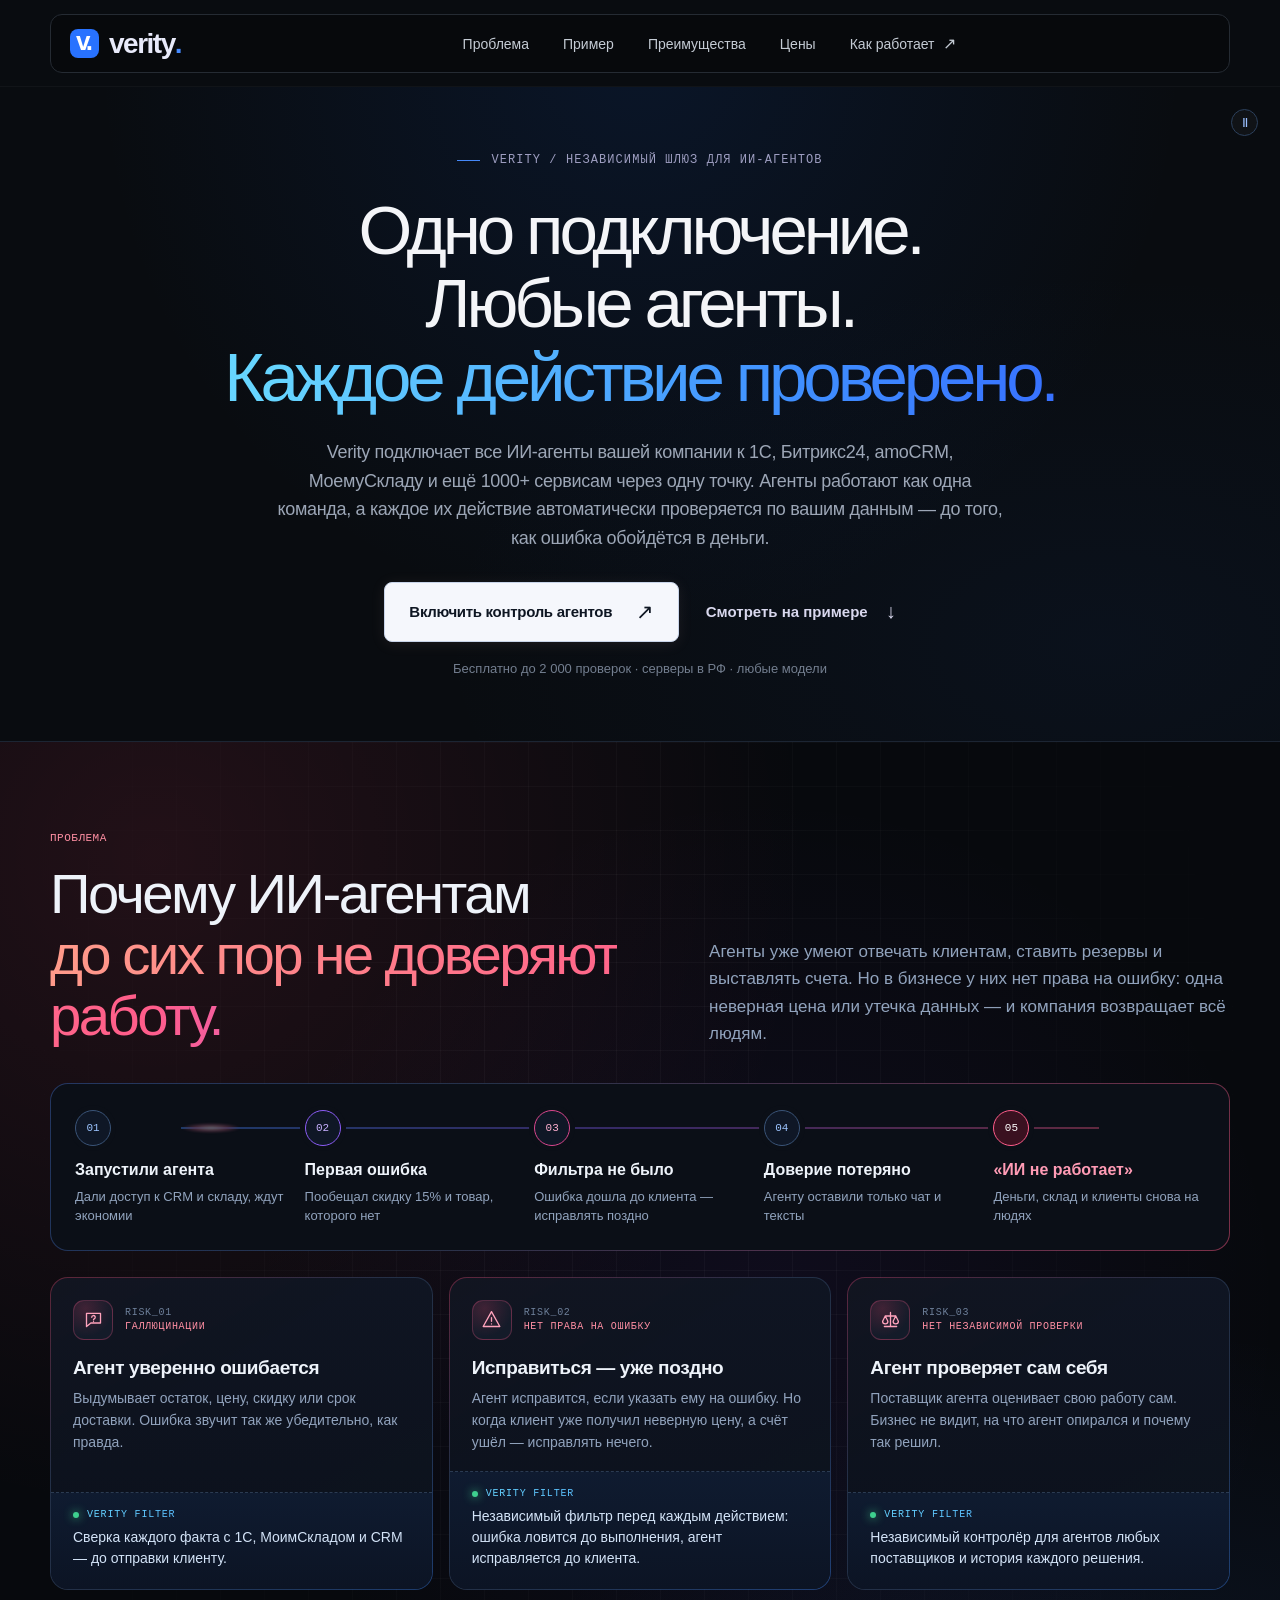
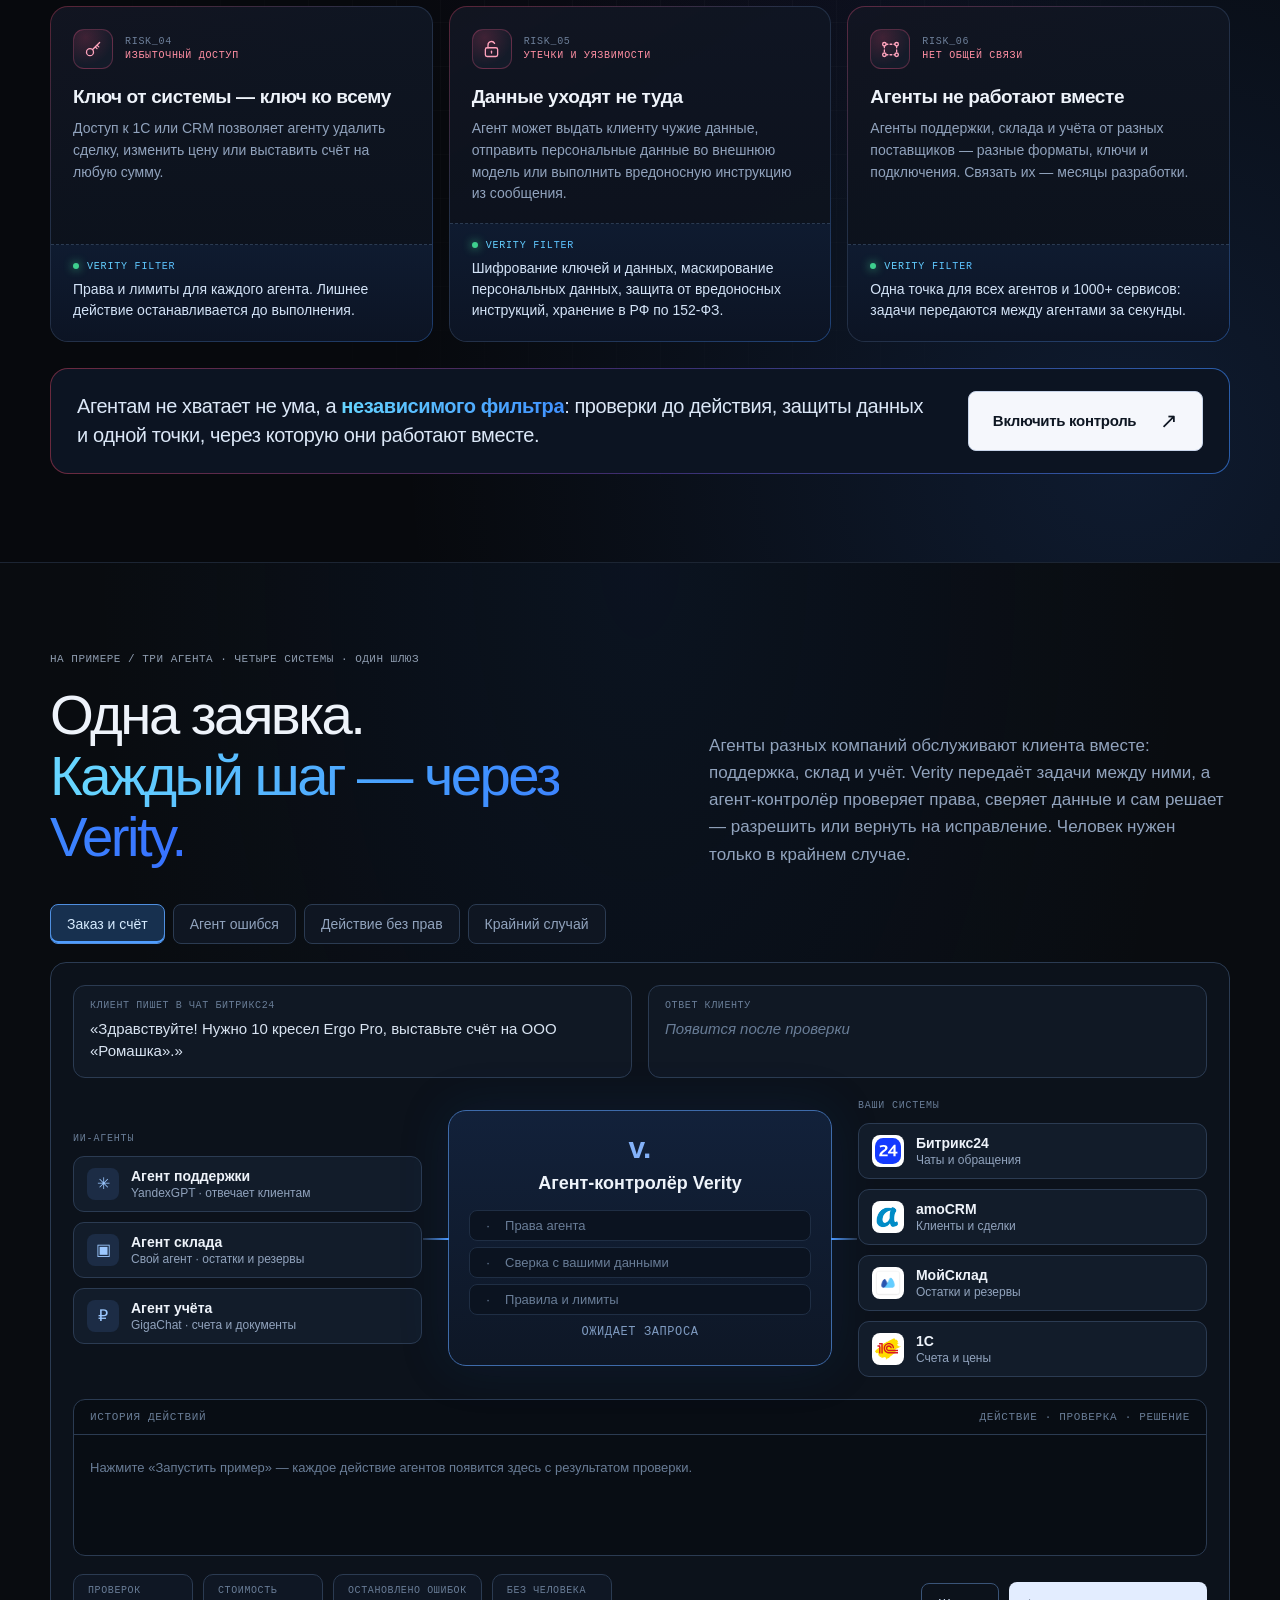
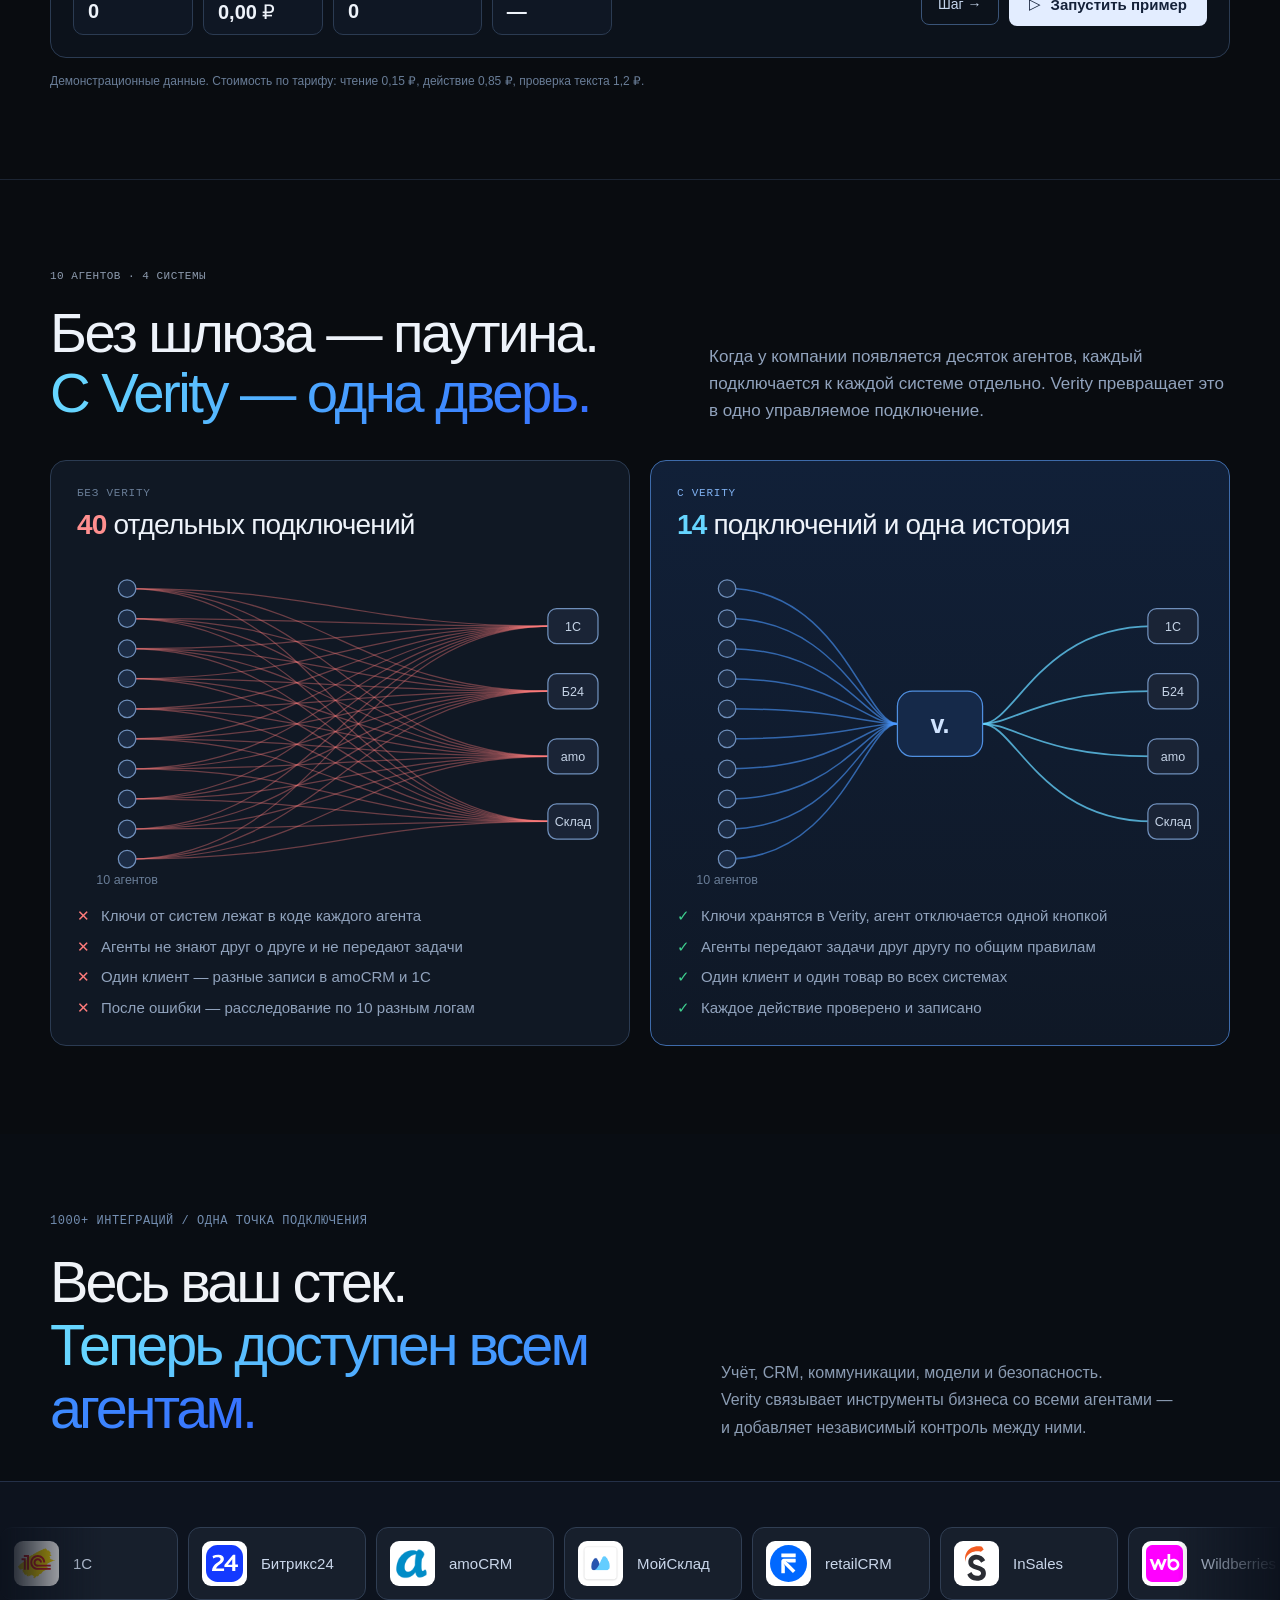
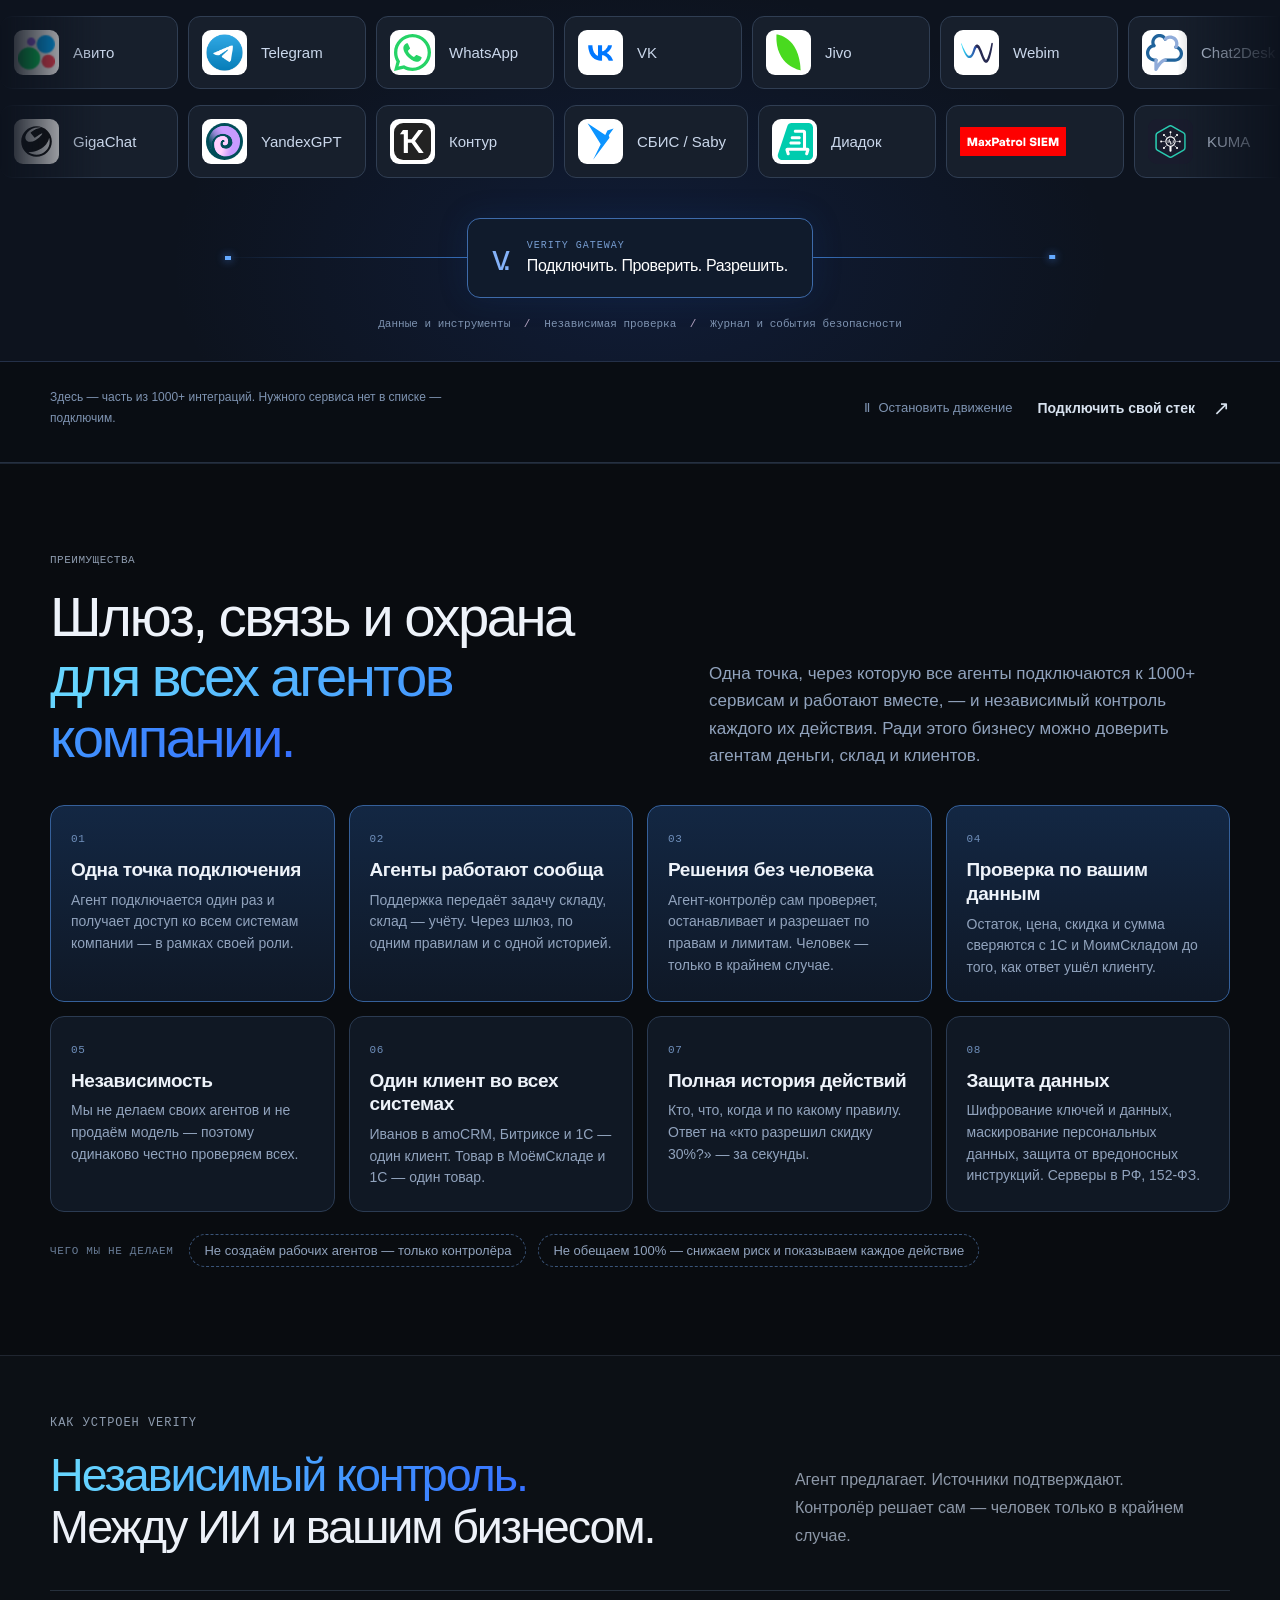
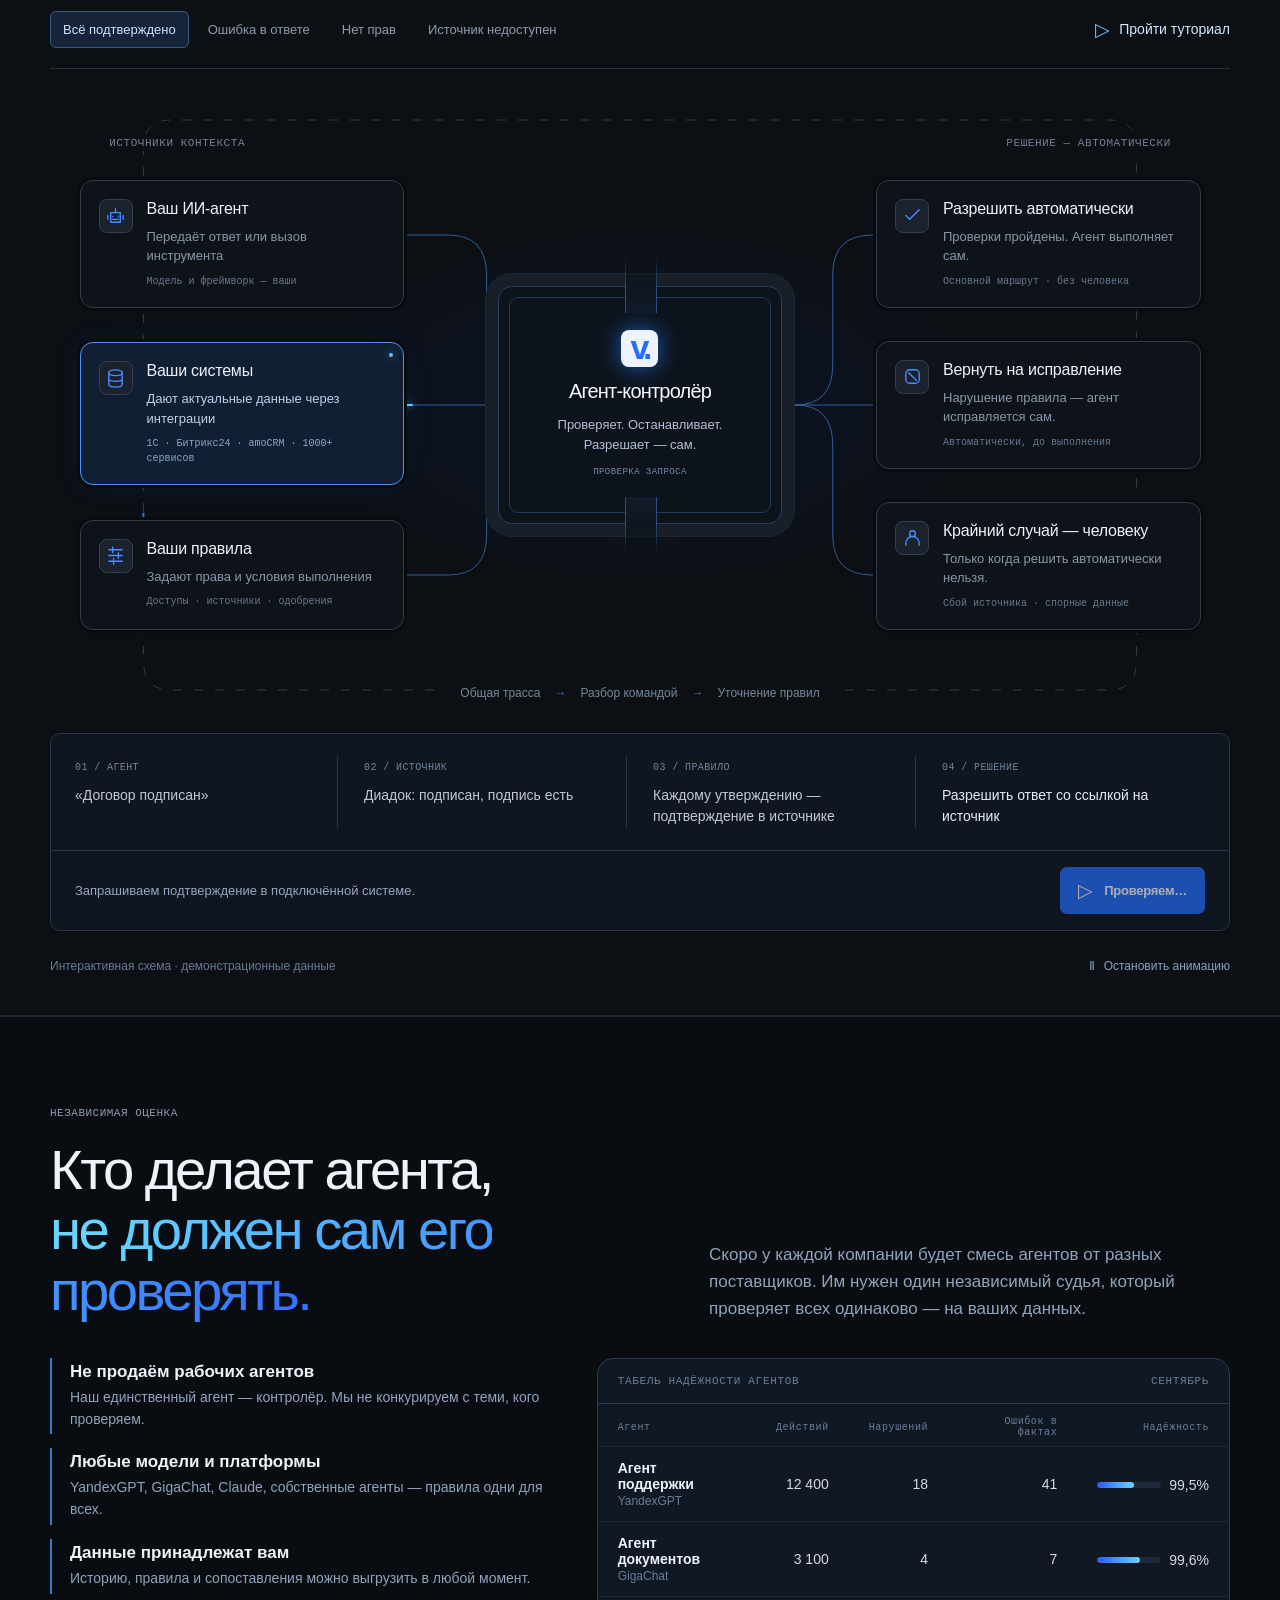
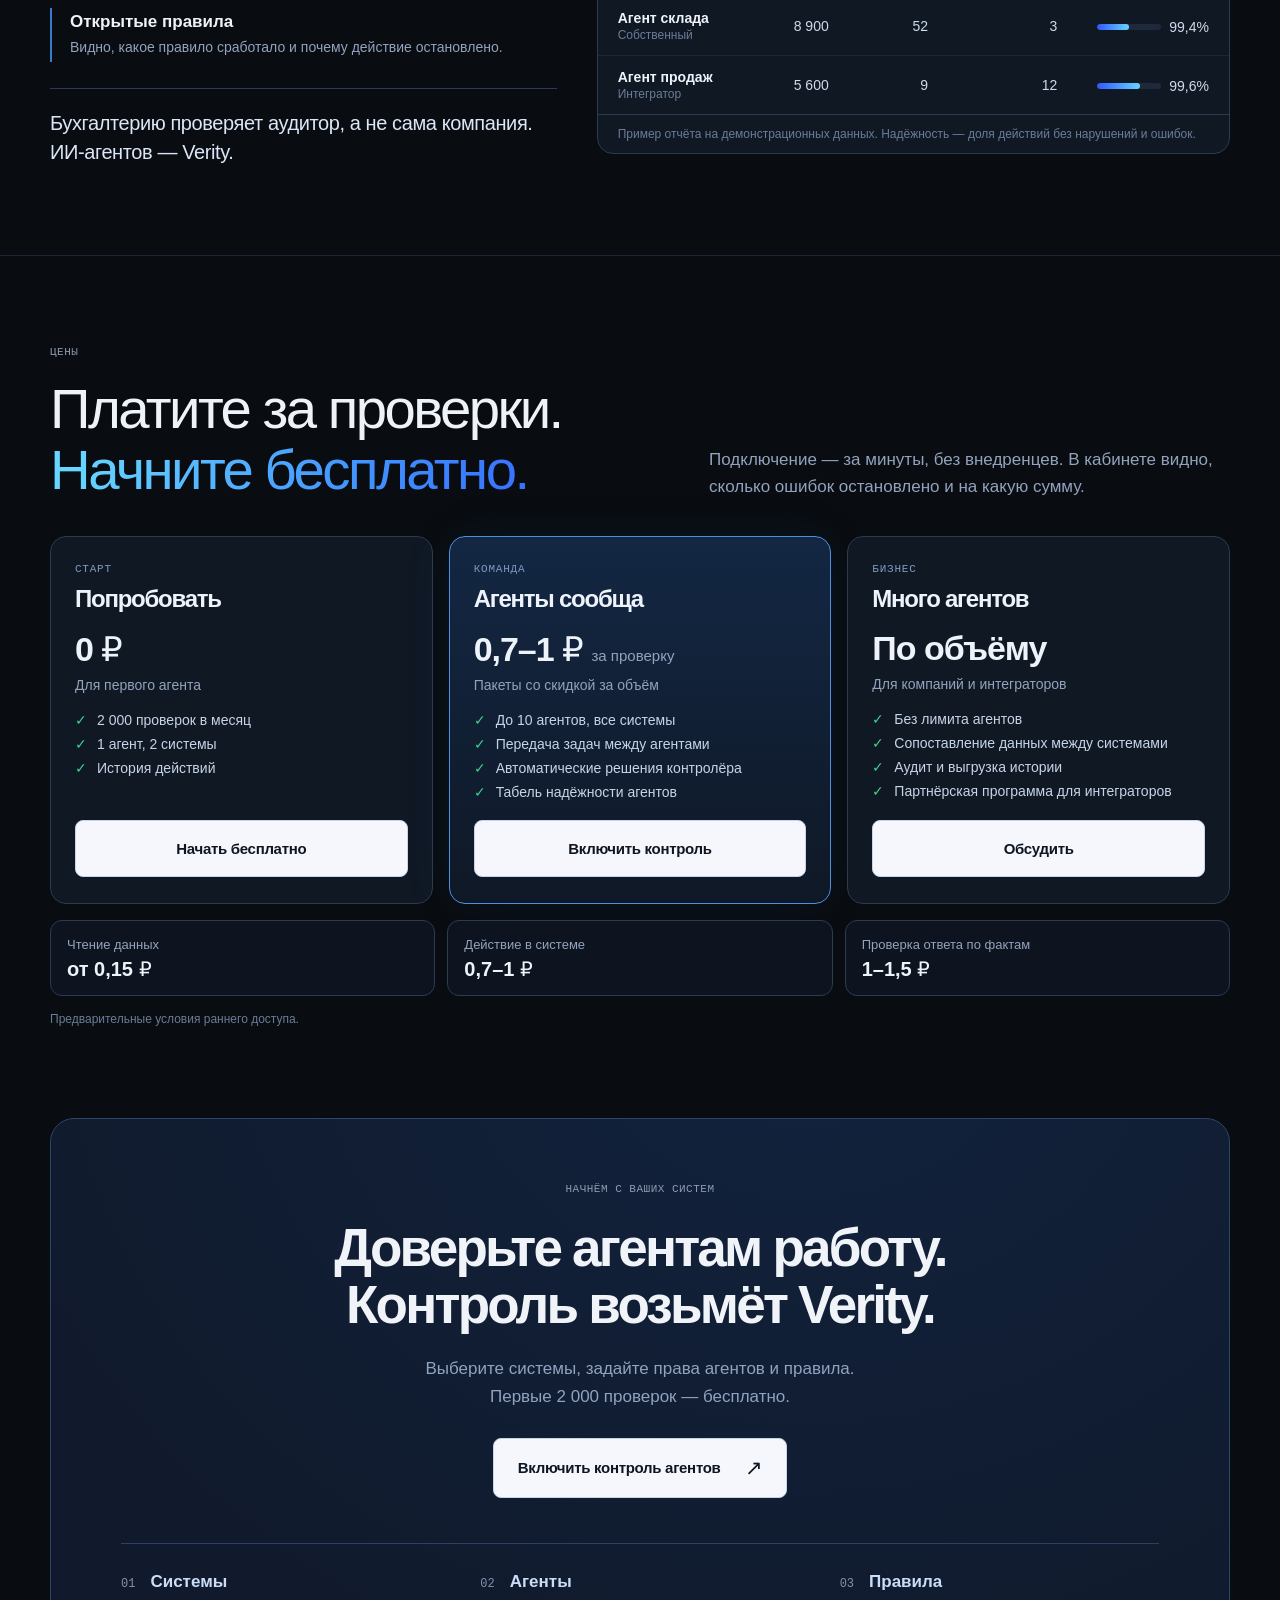
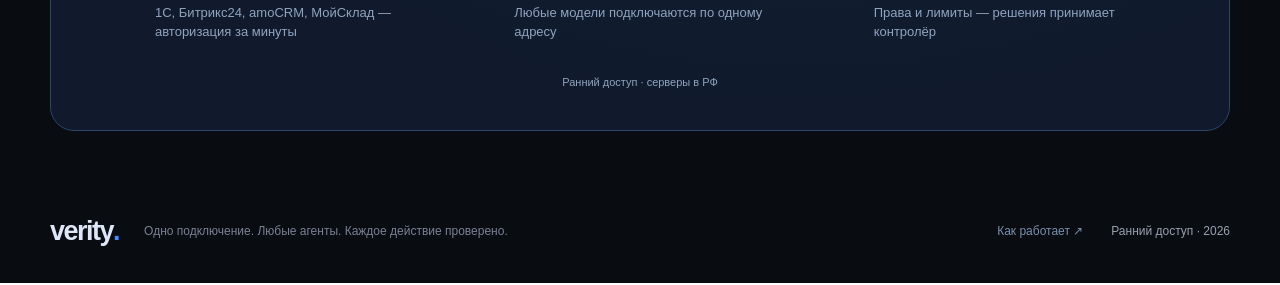
==== commit e21fabfe: "UI/UX-проход: порядок блоков, мобильная версия примера, табель, тексты Co-Authored-By: Claude Opus 5" ====
--- a/index.html
+++ b/index.html
@@ -1,6 +1,6 @@
 <!DOCTYPE html><html lang="ru"><head><meta charset="UTF-8"><meta name="viewport" content="width=device-width, initial-scale=1"><title>Verity — независимый шлюз для ИИ-агентов бизнеса</title><meta name="description" content="Все ИИ-агенты компании подключаются к 1С, Битрикс24, amoCRM и МоемуСкладу через Verity, работают сообща, а каждое их действие проверяется по вашим данным."><meta name="theme-color" content="#090c10"><link rel="icon" type="image/svg+xml" href="data:image/svg+xml,%3Csvg xmlns='http://www.w3.org/2000/svg' viewBox='0 0 64 64'%3E%3Crect width='64' height='64' rx='18' fill='%23454cee'/%3E%3Cpath d='M16 31l11 12 22-25' fill='none' stroke='white' stroke-width='7' stroke-linecap='round' stroke-linejoin='round'/%3E%3C/svg%3E"><link rel="stylesheet" href="styles.css"><link rel="stylesheet" href="system.css"><link rel="stylesheet" href="platform.css"></head><body class="electric-theme"><a class="skip" href="#main">К содержанию</a><header class="header tech-header"><div class="nav wrap"><a class="brand" href="index.html" aria-label="Verity — на главную"><span class="brand-mark" aria-hidden="true">v.</span>verity<span class="brand-dot">.</span></a><nav id="main-nav" aria-label="Основная навигация"><a href="index.html#pain">Проблема</a><a href="index.html#example">Пример</a><a href="index.html#problems">Преимущества</a><a href="index.html#pricing">Цены</a><a href="how-it-works.html">Как работает <span aria-hidden="true">↗</span></a></nav><button class="menu-toggle" aria-label="Открыть меню" aria-expanded="false" aria-controls="main-nav"><span></span><span></span></button></div></header>
 <main id="main">
 <section class="hero-stage tech-hero"><div class="aurora" aria-hidden="true"></div><button class="motion-toggle hero-motion" aria-label="Приостановить анимацию" aria-pressed="false"><span aria-hidden="true">Ⅱ</span></button><div class="hero-grid wrap">
-<div class="hero-copy"><div class="kicker"><span class="kicker-line"></span> VERITY / НЕЗАВИСИМЫЙ ШЛЮЗ ДЛЯ ИИ-АГЕНТОВ</div><h1>Одно подключение.<br>Любые агенты.<br><span class="gradient-text">Каждое действие проверено.</span></h1><p>Verity подключает все ИИ-агенты вашей компании к 1С, Битрикс24, amoCRM, МоемуСкладу и ещё 1000+ сервисам через одну точку. Агенты работают как одна команда, а каждое их действие автоматически проверяется по вашим данным — до того, как ошибка обойдётся в деньги.</p><div class="hero-actions"><button class="button dark" data-audit>Включить контроль агентов <span aria-hidden="true">↗</span></button><a class="plain-link" href="#example">Смотреть на примере <span aria-hidden="true">↓</span></a></div><div class="hero-note">Бесплатно до 2 000 проверок · серверы в РФ · любые модели</div></div>
-</div></section><section class="vx vx-section pain" id="pain"><div class="wrap"><div class="vx-head"><div><span class="kicker">ПРОБЛЕМА</span><h2>Почему ИИ-агентам<br><span class="gradient-warn">до сих пор не доверяют работу.</span></h2></div><p>Агенты уже умеют отвечать клиентам, ставить резервы и выставлять счета. Но в бизнесе у них нет права на ошибку: одна неверная цена или утечка данных — и компания возвращает всё людям.</p></div><div class="loop"><span class="loop-track" aria-hidden="true"><i></i></span><div><span class="loop-dot">01</span><strong>Запустили агента</strong><p>Дали доступ к CRM и складу, ждут экономии</p></div><div><span class="loop-dot">02</span><strong>Первая ошибка</strong><p>Пообещал скидку 15% и товар, которого нет</p></div><div><span class="loop-dot">03</span><strong>Фильтра не было</strong><p>Ошибка дошла до клиента — исправлять поздно</p></div><div><span class="loop-dot">04</span><strong>Доверие потеряно</strong><p>Агенту оставили только чат и тексты</p></div><div><span class="loop-dot">05</span><strong>«ИИ не работает»</strong><p>Деньги, склад и клиенты снова на людях</p></div></div><div class="risk-grid"><article class="risk" style="--i:0"><div class="risk-top"><span class="risk-ico"><svg viewBox="0 0 24 24" fill="none" stroke="currentColor" stroke-width="1.5" stroke-linecap="round" stroke-linejoin="round" aria-hidden="true"><path d="M4 5h16v11H9l-5 4z"/><path d="M10 9.5a2 2 0 1 1 2.8 1.8c-.5.3-.8.7-.8 1.2M12 14.5h.01"/></svg></span><span class="risk-tag"><b>RISK_01</b>ГАЛЛЮЦИНАЦИИ</span></div><h3>Агент уверенно ошибается</h3><p>Выдумывает остаток, цену, скидку или срок доставки. Ошибка звучит так же убедительно, как правда.</p><div class="risk-fix"><span>VERITY FILTER</span><p>Сверка каждого факта с 1С, МоимСкладом и CRM — до отправки клиенту.</p></div></article><article class="risk" style="--i:1"><div class="risk-top"><span class="risk-ico"><svg viewBox="0 0 24 24" fill="none" stroke="currentColor" stroke-width="1.5" stroke-linecap="round" stroke-linejoin="round" aria-hidden="true"><path d="M12 3 2.5 20h19z"/><path d="M12 10v4M12 17h.01"/></svg></span><span class="risk-tag"><b>RISK_02</b>НЕТ ПРАВА НА ОШИБКУ</span></div><h3>Исправиться — уже поздно</h3><p>Агент исправится, если указать ему на ошибку. Но когда клиент уже получил неверную цену, а счёт ушёл — исправлять нечего.</p><div class="risk-fix"><span>VERITY FILTER</span><p>Независимый фильтр перед каждым действием: ошибка ловится до выполнения, агент исправляется до клиента.</p></div></article><article class="risk" style="--i:2"><div class="risk-top"><span class="risk-ico"><svg viewBox="0 0 24 24" fill="none" stroke="currentColor" stroke-width="1.5" stroke-linecap="round" stroke-linejoin="round" aria-hidden="true"><path d="M12 4v16M5 20h14M6 8h12M6 8l-3 6a3 3 0 0 0 6 0zM18 8l-3 6a3 3 0 0 0 6 0z"/></svg></span><span class="risk-tag"><b>RISK_03</b>НЕТ НЕЗАВИСИМОЙ ПРОВЕРКИ</span></div><h3>Агент проверяет сам себя</h3><p>Поставщик агента оценивает свою работу сам. Бизнес не видит, на что агент опирался и почему так решил.</p><div class="risk-fix"><span>VERITY FILTER</span><p>Независимый контролёр для агентов любых поставщиков и история каждого решения.</p></div></article><article class="risk" style="--i:3"><div class="risk-top"><span class="risk-ico"><svg viewBox="0 0 24 24" fill="none" stroke="currentColor" stroke-width="1.5" stroke-linecap="round" stroke-linejoin="round" aria-hidden="true"><circle cx="8" cy="15" r="4"/><path d="m11 12 8-8M16 7l2 2M14 9l2 2"/></svg></span><span class="risk-tag"><b>RISK_04</b>ИЗБЫТОЧНЫЙ ДОСТУП</span></div><h3>Ключ от системы — ключ ко всему</h3><p>Доступ к 1С или CRM позволяет агенту удалить сделку, изменить цену или выставить счёт на любую сумму.</p><div class="risk-fix"><span>VERITY FILTER</span><p>Права и лимиты для каждого агента. Лишнее действие останавливается до выполнения.</p></div></article><article class="risk" style="--i:4"><div class="risk-top"><span class="risk-ico"><svg viewBox="0 0 24 24" fill="none" stroke="currentColor" stroke-width="1.5" stroke-linecap="round" stroke-linejoin="round" aria-hidden="true"><rect x="5" y="10" width="14" height="10" rx="2"/><path d="M8 10V7a4 4 0 0 1 7.5-2"/><path d="M12 14v2"/></svg></span><span class="risk-tag"><b>RISK_05</b>УТЕЧКИ И УЯЗВИМОСТИ</span></div><h3>Данные уходят не туда</h3><p>Агент может выдать клиенту чужие данные, отправить персональные данные во внешнюю модель или выполнить вредоносную инструкцию из сообщения.</p><div class="risk-fix"><span>VERITY FILTER</span><p>Шифрование ключей и данных, маскирование персональных данных, защита от вредоносных инструкций, хранение в РФ по 152-ФЗ.</p></div></article><article class="risk" style="--i:5"><div class="risk-top"><span class="risk-ico"><svg viewBox="0 0 24 24" fill="none" stroke="currentColor" stroke-width="1.5" stroke-linecap="round" stroke-linejoin="round" aria-hidden="true"><circle cx="5" cy="6" r="2"/><circle cx="19" cy="6" r="2"/><circle cx="5" cy="18" r="2"/><circle cx="19" cy="18" r="2"/><path d="M7 6h10M7 18h10M5 8v8M19 8v8" stroke-dasharray="2 2.5"/></svg></span><span class="risk-tag"><b>RISK_06</b>НЕТ ОБЩЕЙ СВЯЗИ</span></div><h3>Агенты не работают вместе</h3><p>Агенты поддержки, склада и учёта от разных поставщиков — разные форматы, ключи и подключения. Связать их — месяцы разработки.</p><div class="risk-fix"><span>VERITY FILTER</span><p>Одна точка для всех агентов и 1000+ сервисов: задачи передаются между агентами за секунды.</p></div></article></div><div class="pain-result"><p>Агентам не хватает не ума, а <b>независимого фильтра</b>: проверки до действия, защиты данных и одной точки, через которую они работают вместе.</p><button class="button dark" data-audit>Включить контроль <span aria-hidden="true">↗</span></button></div></div></section><section class="vx vx-section ex" id="example"><div class="wrap"><div class="vx-head"><div><span class="kicker">НА ПРИМЕРЕ / ТРИ АГЕНТА · ЧЕТЫРЕ СИСТЕМЫ · ОДИН ШЛЮЗ</span><h2>Одна заявка.<br><span class="gradient-text">Каждый шаг — через Verity.</span></h2></div><p>Агенты разных компаний обслуживают клиента вместе: поддержка, склад и учёт. Verity передаёт задачи между ними, а агент-контролёр проверяет права, сверяет данные и сам решает — разрешить или вернуть на исправление. Человек нужен только в крайнем случае.</p></div><div data-ex><div class="ex-tabs" role="tablist" aria-label="Сценарий примера"><button role="tab" aria-selected="true" data-ex-case="order">Заказ и счёт</button><button role="tab" aria-selected="false" tabindex="-1" data-ex-case="error">Агент ошибся</button><button role="tab" aria-selected="false" tabindex="-1" data-ex-case="rights">Действие без прав</button><button role="tab" aria-selected="false" tabindex="-1" data-ex-case="edge">Крайний случай</button></div><div class="ex-board"><div class="ex-client"><div class="ex-bubble" data-ex-in><span></span><p></p></div><div class="ex-bubble is-empty" data-ex-out><span></span><p></p></div></div><div class="ex-grid"><div class="ex-col ex-col-agents"><b>ИИ-АГЕНТЫ</b><div class="ex-node" data-ex-node="support"><span class="ex-av" aria-hidden="true">✳</span><div><strong>Агент поддержки</strong><small>YandexGPT · отвечает клиентам</small></div></div><div class="ex-node" data-ex-node="stock"><span class="ex-av" aria-hidden="true">▣</span><div><strong>Агент склада</strong><small>Свой агент · остатки и резервы</small></div></div><div class="ex-node" data-ex-node="account"><span class="ex-av" aria-hidden="true">₽</span><div><strong>Агент учёта</strong><small>GigaChat · счета и документы</small></div></div></div><div class="ex-hub" data-ex-hub><span class="ex-hub-mark" aria-hidden="true">v.</span><strong>Агент-контролёр Verity</strong><div class="ex-hub-steps"><div data-hub="rights"><i>·</i>Права агента</div><div data-hub="data"><i>·</i>Сверка с вашими данными</div><div data-hub="rule"><i>·</i>Правила и лимиты</div></div><div class="ex-hub-verdict" data-ex-verdict>ОЖИДАЕТ ЗАПРОСА</div></div><div class="ex-col ex-col-systems"><b>ВАШИ СИСТЕМЫ</b><div class="ex-node" data-ex-node="bitrix"><img src="assets/integrations/bitrix24.svg" alt="" width="32" height="32"><div><strong>Битрикс24</strong><small>Чаты и обращения</small></div></div><div class="ex-node" data-ex-node="amo"><img src="assets/integrations/amocrm.png" alt="" width="32" height="32"><div><strong>amoCRM</strong><small>Клиенты и сделки</small></div></div><div class="ex-node" data-ex-node="sklad"><img src="assets/integrations/moysklad.png" alt="" width="32" height="32"><div><strong>МойСклад</strong><small>Остатки и резервы</small></div></div><div class="ex-node" data-ex-node="onec"><img src="assets/integrations/1c.svg" alt="" width="32" height="32"><div><strong>1С</strong><small>Счета и цены</small></div></div></div><div class="ex-tg" data-ex-tg aria-hidden="true"><span><img src="assets/integrations/telegram.png" alt="">Verity · крайний случай</span><p></p><div><b></b><b></b></div></div></div><div class="ex-log"><div class="ex-log-head"><span>ИСТОРИЯ ДЕЙСТВИЙ</span><span>ДЕЙСТВИЕ · ПРОВЕРКА · РЕШЕНИЕ</span></div><ol data-ex-log></ol></div><div class="ex-foot"><div class="ex-sum"><div><span>ПРОВЕРОК</span><strong data-sum-checks>0</strong></div><div><span>СТОИМОСТЬ</span><strong data-sum-cost>0 ₽</strong></div><div><span>ОСТАНОВЛЕНО ОШИБОК</span><strong data-sum-stop>0</strong></div><div><span>БЕЗ ЧЕЛОВЕКА</span><strong data-sum-human>—</strong></div></div><div class="ex-controls"><button class="ex-step" data-ex-next>Шаг →</button><button class="ex-play" data-ex-play><span aria-hidden="true">▷</span><span>Запустить пример</span></button></div></div><p class="visually-hidden" role="status" aria-live="polite" data-ex-live></p></div><p class="ex-note">Демонстрационные данные. Стоимость по тарифу: чтение 0,15 ₽, действие 0,85 ₽, проверка текста 1,2 ₽.</p></div></div></section><section class="vx vx-section" id="before-after"><div class="wrap"><div class="vx-head"><div><span class="kicker">10 АГЕНТОВ · 4 СИСТЕМЫ</span><h2>Без шлюза — паутина.<br><span class="gradient-text">С Verity — одна дверь.</span></h2></div><p>Когда у компании появляется десяток агентов, каждый подключается к каждой системе отдельно. Verity превращает это в одно управляемое подключение.</p></div><div class="ba-grid"><article class="ba-card is-bad"><span>БЕЗ VERITY</span><h3><b>40</b> отдельных подключений</h3><svg data-ba="mesh" role="img" aria-label="10 агентов подключены к 4 системам напрямую: 40 связей"></svg><ul><li>Ключи от систем лежат в коде каждого агента</li><li>Агенты не знают друг о друге и не передают задачи</li><li>Один клиент — разные записи в amoCRM и 1С</li><li>После ошибки — расследование по 10 разным логам</li></ul></article><article class="ba-card is-good"><span>С VERITY</span><h3><b>14</b> подключений и одна история</h3><svg data-ba="hub" role="img" aria-label="10 агентов и 4 системы подключены через один шлюз Verity: 14 связей"></svg><ul><li>Ключи хранятся в Verity, агент отключается одной кнопкой</li><li>Агенты передают задачи друг другу по общим правилам</li><li>Один клиент и один товар во всех системах</li><li>Каждое действие проверено и записано</li></ul></article></div></div></section><section class="system-section" id="system-map" data-system data-scenario="good" data-phase="ready"><div class="wrap"><div class="system-heading"><div><span class="kicker">КАК УСТРОЕН VERITY</span><h2><span class="gradient-text">Независимый контроль.</span><br>Между ИИ и вашим бизнесом.</h2></div><p>Агент предлагает. Источники подтверждают.<br>Контролёр решает сам — человек только в крайнем случае.</p></div><div class="system-controls"><div class="system-cases" role="tablist" aria-label="Пример работы шлюза"><button role="tab" id="system-case-good" data-system-case="good" aria-selected="true" aria-controls="system-case-panel">Всё подтверждено</button><button role="tab" id="system-case-fact" data-system-case="fact" aria-selected="false" tabindex="-1" aria-controls="system-case-panel">Ошибка в ответе</button><button role="tab" id="system-case-permission" data-system-case="permission" aria-selected="false" tabindex="-1" aria-controls="system-case-panel">Нет прав</button><button role="tab" id="system-case-offline" data-system-case="offline" aria-selected="false" tabindex="-1" aria-controls="system-case-panel">Источник недоступен</button></div><button class="system-tour-start" data-tour-start><span aria-hidden="true">▷</span> Пройти туториал</button></div><div class="system-tour-panel" data-tour-panel hidden><div class="tour-copy"><span data-tour-counter>ШАГ 1 ИЗ 4</span><h3 data-tour-title>Агент предлагает ответ</h3><p data-tour-copy></p></div><div class="tour-navigation"><div class="tour-dots" role="group" aria-label="Шаг туториала"><button data-tour-step="0" aria-label="Шаг 1: запрос агента" aria-current="step">1</button><button data-tour-step="1" aria-label="Шаг 2: источник">2</button><button data-tour-step="2" aria-label="Шаг 3: правило">3</button><button data-tour-step="3" aria-label="Шаг 4: решение">4</button></div><div><button data-tour-prev>← Назад</button><button data-tour-next>Далее →</button><button data-tour-close aria-label="Закрыть туториал">×</button></div></div></div><div class="system-board"><svg class="system-wires" viewBox="0 0 1200 620" preserveAspectRatio="none" aria-hidden="true"><path class="system-loop" d="M95 480 V53 Q95 25 123 25 H1077 Q1105 25 1105 53 V565 Q1105 595 1077 595 H123 Q95 595 95 565 V480"/><path class="system-wire wire-agent" d="M360 140 H405 Q444 140 444 180 V270 Q444 310 475 310"/><path class="system-signal signal-agent" d="M360 140 H405 Q444 140 444 180 V270 Q444 310 475 310"/><path class="system-wire wire-data" d="M360 310 H475"/><path class="system-signal signal-data" d="M360 310 H475"/><path class="system-wire wire-rules" d="M360 480 H405 Q444 480 444 440 V350 Q444 310 475 310"/><path class="system-signal signal-rules" d="M360 480 H405 Q444 480 444 440 V350 Q444 310 475 310"/><path class="system-wire wire-allow" d="M725 310 H758 Q796 310 796 270 V180 Q796 140 836 140 H840"/><path class="system-signal signal-allow" d="M725 310 H758 Q796 310 796 270 V180 Q796 140 836 140 H840"/><path class="system-wire wire-block" d="M725 310 H840"/><path class="system-signal signal-block" d="M725 310 H840"/><path class="system-wire wire-human" d="M725 310 H758 Q796 310 796 350 V440 Q796 480 836 480 H840"/><path class="system-signal signal-human" d="M725 310 H758 Q796 310 796 350 V440 Q796 480 836 480 H840"/><path class="system-loop-signal" d="M95 480 V53 Q95 25 123 25 H1077 Q1105 25 1105 53 V565 Q1105 595 1077 595 H123 Q95 595 95 565 V480"/></svg><span class="system-rail-label rail-inputs">ИСТОЧНИКИ КОНТЕКСТА</span><span class="system-rail-label rail-outputs">РЕШЕНИЕ — АВТОМАТИЧЕСКИ</span><div class="system-inputs"><button class="system-node system-input" data-system-node="agent" aria-expanded="false" aria-controls="system-inspector"><span class="system-node-icon"><svg viewBox="0 0 24 24" aria-hidden="true" fill="none" stroke="currentColor" stroke-width="1.4" stroke-linecap="round" stroke-linejoin="round"><path d="M7 9h10v10H7zM12 5v4M9 13h.01M15 13h.01M9 16h6M4 12v4m16-4v4"/></svg></span><span class="system-node-content"><strong>Ваш ИИ-агент</strong><span>Передаёт ответ или вызов инструмента</span><small>Модель и фреймворк — ваши</small></span><span class="system-node-indicator" aria-hidden="true"></span></button><button class="system-node system-input" data-system-node="data" aria-expanded="false" aria-controls="system-inspector"><span class="system-node-icon"><svg viewBox="0 0 24 24" aria-hidden="true" fill="none" stroke="currentColor" stroke-width="1.4" stroke-linecap="round" stroke-linejoin="round"><ellipse cx="12" cy="6" rx="7" ry="3"/><path d="M5 6v12c0 4 14 4 14 0V6M5 12c0 4 14 4 14 0"/></svg></span><span class="system-node-content"><strong>Ваши системы</strong><span>Дают актуальные данные через интеграции</span><small>1С · Битрикс24 · Диадок · API</small></span><span class="system-node-indicator" aria-hidden="true"></span></button><button class="system-node system-input" data-system-node="rules" aria-expanded="false" aria-controls="system-inspector"><span class="system-node-icon"><svg viewBox="0 0 24 24" aria-hidden="true" fill="none" stroke="currentColor" stroke-width="1.4" stroke-linecap="round" stroke-linejoin="round"><path d="M5 6h14M5 12h14M5 18h14M9 3v6m6 0v6m-5 0v6"/></svg></span><span class="system-node-content"><strong>Ваши правила</strong><span>Задают права и условия выполнения</span><small>Доступы · источники · одобрения</small></span><span class="system-node-indicator" aria-hidden="true"></span></button></div><button class="system-engine" data-system-node="engine" aria-expanded="false" aria-controls="system-inspector"><span class="engine-frame" aria-hidden="true"></span><span class="engine-scan" aria-hidden="true"></span><span class="engine-mark" aria-hidden="true">v.</span><strong>Агент-контролёр</strong><span>Проверяет. Останавливает.<br>Разрешает — сам.</span><small data-engine-status>НЕЗАВИСИМЫЙ КОНТУР</small></button><div class="system-outputs"><button class="system-node system-output" data-system-node="allow" aria-expanded="false" aria-controls="system-inspector"><span class="system-node-icon"><svg viewBox="0 0 24 24" aria-hidden="true" fill="none" stroke="currentColor" stroke-width="1.4" stroke-linecap="round" stroke-linejoin="round"><path d="m5 12 4 4L19 6"/></svg></span><span class="system-node-content"><strong>Разрешить автоматически</strong><span>Проверки пройдены. Агент выполняет сам.</span><small>Основной маршрут · без человека</small></span><span class="system-node-indicator" aria-hidden="true"></span></button><button class="system-node system-output" data-system-node="block" aria-expanded="false" aria-controls="system-inspector"><span class="system-node-icon"><svg viewBox="0 0 24 24" aria-hidden="true" fill="none" stroke="currentColor" stroke-width="1.4" stroke-linecap="round" stroke-linejoin="round"><rect x="5" y="5" width="14" height="14" rx="4"/><path d="m8 8 8 8"/></svg></span><span class="system-node-content"><strong>Вернуть на исправление</strong><span>Нарушение правила — агент исправляется сам.</span><small>Автоматически, до выполнения</small></span><span class="system-node-indicator" aria-hidden="true"></span></button><button class="system-node system-output" data-system-node="human" aria-expanded="false" aria-controls="system-inspector"><span class="system-node-icon"><svg viewBox="0 0 24 24" aria-hidden="true" fill="none" stroke="currentColor" stroke-width="1.4" stroke-linecap="round" stroke-linejoin="round"><circle cx="12" cy="8" r="3"/><path d="M5 20v-2a7 7 0 0 1 14 0v2"/></svg></span><span class="system-node-content"><strong>Крайний случай — человеку</strong><span>Только когда решить автоматически нельзя.</span><small>Сбой источника · спорные данные</small></span><span class="system-node-indicator" aria-hidden="true"></span></button></div><div class="system-loop-label"><span>Общая трасса</span><span aria-hidden="true">→</span><span>Разбор командой</span><span aria-hidden="true">→</span><span>Уточнение правил</span></div></div><aside class="system-inspector" id="system-inspector" hidden><div><span data-system-inspector-label>ВНУТРИ КОНТУРА</span><h3 data-system-inspector-title></h3><p data-system-inspector-copy></p></div><button data-system-inspector-close aria-label="Закрыть описание узла">×</button></aside><div class="system-case-panel" id="system-case-panel" role="tabpanel" aria-labelledby="system-case-good"><div class="system-case-story"><div><span>01 / АГЕНТ</span><p data-system-intent>«Договор подписан»</p></div><div><span>02 / ИСТОЧНИК</span><p data-system-evidence>Диадок: подписан, подпись есть</p></div><div><span>03 / ПРАВИЛО</span><p data-system-policy>Утверждение требует подтверждения</p></div><div class="system-case-verdict"><span>04 / РЕШЕНИЕ</span><p data-system-verdict>Разрешить ответ со ссылкой на источник</p></div></div><div class="system-playbar"><p role="status" aria-live="polite" data-system-live>Запустите пример и проследите путь запроса.</p><button class="button system-run" data-system-run><span aria-hidden="true">▷</span><span data-system-run-label>Показать поток</span></button></div></div><div class="system-foot"><span>Интерактивная схема · демонстрационные данные</span><button data-system-motion aria-pressed="false">Ⅱ <span>Остановить анимацию</span></button></div></div></section><section class="integrations-section" id="integrations"><div class="wrap integration-heading"><div><span class="kicker">1000+ ИНТЕГРАЦИЙ / ОДНА ТОЧКА ПОДКЛЮЧЕНИЯ</span><h2>Весь ваш стек.<br><span class="gradient-text">Теперь доступен агенту.</span></h2></div><p>Учёт, CRM, коммуникации, модели и безопасность.<br>Verity связывает инструменты бизнеса с агентом —<br class="desktop-only"> и добавляет независимый контроль между ними.</p></div><div class="integration-universe"><div class="integration-glow" aria-hidden="true"></div><div tabindex="0" class="integration-lane lane-0"><div class="integration-track"><ul aria-label="Интеграции: группа 1"><li class="integration-chip"><span class="integration-icon"><img src="assets/integrations/1c.svg" alt="" width="40" height="40" loading="eager"></span><span>1С</span></li><li class="integration-chip"><span class="integration-icon"><img src="assets/integrations/bitrix24.svg" alt="" width="40" height="40" loading="eager"></span><span>Битрикс24</span></li><li class="integration-chip"><span class="integration-icon"><img src="assets/integrations/amocrm.png" alt="" width="40" height="40" loading="eager"></span><span>amoCRM</span></li><li class="integration-chip"><span class="integration-icon"><img src="assets/integrations/moysklad.png" alt="" width="40" height="40" loading="eager"></span><span>МойСклад</span></li><li class="integration-chip"><span class="integration-icon"><img src="assets/integrations/retailcrm.svg" alt="" width="40" height="40" loading="eager"></span><span>retailCRM</span></li><li class="integration-chip"><span class="integration-icon"><img src="assets/integrations/insales.svg" alt="" width="40" height="40" loading="eager"></span><span>InSales</span></li><li class="integration-chip"><span class="integration-icon"><img src="assets/integrations/wildberries.svg" alt="" width="40" height="40" loading="eager"></span><span>Wildberries</span></li><li class="integration-chip"><span class="integration-icon"><img src="assets/integrations/ozon.jpg" alt="" width="40" height="40" loading="eager"></span><span>Ozon</span></li><li class="integration-chip"><span class="integration-icon"><img src="assets/integrations/yandex-market.png" alt="" width="40" height="40" loading="eager"></span><span>Яндекс Маркет</span></li></ul><ul aria-hidden="true"><li class="integration-chip"><span class="integration-icon"><img src="assets/integrations/1c.svg" alt="" width="40" height="40" loading="eager"></span><span>1С</span></li><li class="integration-chip"><span class="integration-icon"><img src="assets/integrations/bitrix24.svg" alt="" width="40" height="40" loading="eager"></span><span>Битрикс24</span></li><li class="integration-chip"><span class="integration-icon"><img src="assets/integrations/amocrm.png" alt="" width="40" height="40" loading="eager"></span><span>amoCRM</span></li><li class="integration-chip"><span class="integration-icon"><img src="assets/integrations/moysklad.png" alt="" width="40" height="40" loading="eager"></span><span>МойСклад</span></li><li class="integration-chip"><span class="integration-icon"><img src="assets/integrations/retailcrm.svg" alt="" width="40" height="40" loading="eager"></span><span>retailCRM</span></li><li class="integration-chip"><span class="integration-icon"><img src="assets/integrations/insales.svg" alt="" width="40" height="40" loading="eager"></span><span>InSales</span></li><li class="integration-chip"><span class="integration-icon"><img src="assets/integrations/wildberries.svg" alt="" width="40" height="40" loading="eager"></span><span>Wildberries</span></li><li class="integration-chip"><span class="integration-icon"><img src="assets/integrations/ozon.jpg" alt="" width="40" height="40" loading="eager"></span><span>Ozon</span></li><li class="integration-chip"><span class="integration-icon"><img src="assets/integrations/yandex-market.png" alt="" width="40" height="40" loading="eager"></span><span>Яндекс Маркет</span></li></ul></div></div><div tabindex="0" class="integration-lane lane-1"><div class="integration-track"><ul aria-label="Интеграции: группа 2"><li class="integration-chip"><span class="integration-icon"><img src="assets/integrations/avito.png" alt="" width="40" height="40" loading="eager"></span><span>Авито</span></li><li class="integration-chip"><span class="integration-icon"><img src="assets/integrations/telegram.png" alt="" width="40" height="40" loading="eager"></span><span>Telegram</span></li><li class="integration-chip"><span class="integration-icon"><img src="assets/integrations/whatsapp.svg" alt="" width="40" height="40" loading="eager"></span><span>WhatsApp</span></li><li class="integration-chip"><span class="integration-icon"><img src="assets/integrations/vk.png" alt="" width="40" height="40" loading="eager"></span><span>VK</span></li><li class="integration-chip"><span class="integration-icon"><img src="assets/integrations/jivo.svg" alt="" width="40" height="40" loading="eager"></span><span>Jivo</span></li><li class="integration-chip"><span class="integration-icon"><img src="assets/integrations/webim.svg" alt="" width="40" height="40" loading="eager"></span><span>Webim</span></li><li class="integration-chip"><span class="integration-icon"><img src="assets/integrations/chat2desk.svg" alt="" width="40" height="40" loading="eager"></span><span>Chat2Desk</span></li><li class="integration-chip"><span class="integration-icon"><img src="assets/integrations/voximplant.ico" alt="" width="40" height="40" loading="eager"></span><span>Voximplant</span></li><li class="integration-chip"><span class="integration-icon"><img src="assets/integrations/uis.png" alt="" width="40" height="40" loading="eager"></span><span>UIS</span></li></ul><ul aria-hidden="true"><li class="integration-chip"><span class="integration-icon"><img src="assets/integrations/avito.png" alt="" width="40" height="40" loading="eager"></span><span>Авито</span></li><li class="integration-chip"><span class="integration-icon"><img src="assets/integrations/telegram.png" alt="" width="40" height="40" loading="eager"></span><span>Telegram</span></li><li class="integration-chip"><span class="integration-icon"><img src="assets/integrations/whatsapp.svg" alt="" width="40" height="40" loading="eager"></span><span>WhatsApp</span></li><li class="integration-chip"><span class="integration-icon"><img src="assets/integrations/vk.png" alt="" width="40" height="40" loading="eager"></span><span>VK</span></li><li class="integration-chip"><span class="integration-icon"><img src="assets/integrations/jivo.svg" alt="" width="40" height="40" loading="eager"></span><span>Jivo</span></li><li class="integration-chip"><span class="integration-icon"><img src="assets/integrations/webim.svg" alt="" width="40" height="40" loading="eager"></span><span>Webim</span></li><li class="integration-chip"><span class="integration-icon"><img src="assets/integrations/chat2desk.svg" alt="" width="40" height="40" loading="eager"></span><span>Chat2Desk</span></li><li class="integration-chip"><span class="integration-icon"><img src="assets/integrations/voximplant.ico" alt="" width="40" height="40" loading="eager"></span><span>Voximplant</span></li><li class="integration-chip"><span class="integration-icon"><img src="assets/integrations/uis.png" alt="" width="40" height="40" loading="eager"></span><span>UIS</span></li></ul></div></div><div tabindex="0" class="integration-lane lane-2"><div class="integration-track"><ul aria-label="Интеграции: группа 3"><li class="integration-chip"><span class="integration-icon"><img src="assets/integrations/gigachat.svg" alt="" width="40" height="40" loading="eager"></span><span>GigaChat</span></li><li class="integration-chip"><span class="integration-icon"><img src="assets/integrations/yandexgpt.svg" alt="" width="40" height="40" loading="eager"></span><span>YandexGPT</span></li><li class="integration-chip"><span class="integration-icon"><img src="assets/integrations/kontur.svg" alt="" width="40" height="40" loading="eager"></span><span>Контур</span></li><li class="integration-chip"><span class="integration-icon"><img src="assets/integrations/sbis.svg" alt="" width="40" height="40" loading="eager"></span><span>СБИС / Saby</span></li><li class="integration-chip"><span class="integration-icon"><img src="assets/integrations/diadoc.svg" alt="" width="40" height="40" loading="eager"></span><span>Диадок</span></li><li class="integration-chip"><span class="integration-icon wide-icon"><img src="assets/integrations/maxpatrol-siem.svg" alt="MaxPatrol SIEM" width="40" height="40" loading="eager"></span><span>MaxPatrol SIEM</span></li><li class="integration-chip"><span class="integration-icon dark-icon"><img src="assets/integrations/kuma.svg" alt="" width="40" height="40" loading="eager"></span><span>KUMA</span></li><li class="integration-chip"><span class="integration-icon"><img src="assets/integrations/rusiem.svg" alt="" width="40" height="40" loading="eager"></span><span>RuSIEM</span></li></ul><ul aria-hidden="true"><li class="integration-chip"><span class="integration-icon"><img src="assets/integrations/gigachat.svg" alt="" width="40" height="40" loading="eager"></span><span>GigaChat</span></li><li class="integration-chip"><span class="integration-icon"><img src="assets/integrations/yandexgpt.svg" alt="" width="40" height="40" loading="eager"></span><span>YandexGPT</span></li><li class="integration-chip"><span class="integration-icon"><img src="assets/integrations/kontur.svg" alt="" width="40" height="40" loading="eager"></span><span>Контур</span></li><li class="integration-chip"><span class="integration-icon"><img src="assets/integrations/sbis.svg" alt="" width="40" height="40" loading="eager"></span><span>СБИС / Saby</span></li><li class="integration-chip"><span class="integration-icon"><img src="assets/integrations/diadoc.svg" alt="" width="40" height="40" loading="eager"></span><span>Диадок</span></li><li class="integration-chip"><span class="integration-icon wide-icon"><img src="assets/integrations/maxpatrol-siem.svg" alt="MaxPatrol SIEM" width="40" height="40" loading="eager"></span><span>MaxPatrol SIEM</span></li><li class="integration-chip"><span class="integration-icon dark-icon"><img src="assets/integrations/kuma.svg" alt="" width="40" height="40" loading="eager"></span><span>KUMA</span></li><li class="integration-chip"><span class="integration-icon"><img src="assets/integrations/rusiem.svg" alt="" width="40" height="40" loading="eager"></span><span>RuSIEM</span></li></ul></div></div><div class="integration-convergence"><span class="convergence-line" aria-hidden="true"></span><div class="integration-hub"><span class="hub-brand">v.</span><div><span>VERITY GATEWAY</span><strong>Подключить. Проверить. Разрешить.</strong></div><span class="hub-pulse" aria-hidden="true"></span></div><span class="convergence-line" aria-hidden="true"></span></div><div class="integration-destinations"><span>Данные и инструменты</span><span>Независимая проверка</span><span>Журнал и события безопасности</span></div></div><div class="wrap integration-bottom"><p>Карта интеграций для пилотов. Состав коннекторов и доступные операции согласуем под ваш сценарий.</p><div><button class="integration-pause" data-integration-pause aria-pressed="false">Ⅱ <span>Остановить движение</span></button><button class="plain-link" data-audit>Подключить свой стек <span aria-hidden="true">↗</span></button></div></div></section><section class="vx vx-section" id="problems"><div class="wrap"><div class="vx-head"><div><span class="kicker">ПРЕИМУЩЕСТВА</span><h2>Шлюз, связь и охрана<br><span class="gradient-text">для всех агентов компании.</span></h2></div><p>Подключение в одну точку уже предлагают платформы. Verity добавляет то, ради чего бизнесу можно доверить агентам деньги, склад и клиентов: права, проверку и историю.</p></div><div class="adv-grid"><article class="is-key"><span>01</span><h3>Одна точка подключения</h3><p>Агент подключается один раз и получает доступ ко всем системам компании — в рамках своей роли.</p></article><article class="is-key"><span>02</span><h3>Агенты работают сообща</h3><p>Поддержка передаёт задачу складу, склад — учёту. Через шлюз, по одним правилам и с одной историей.</p></article><article class="is-key"><span>03</span><h3>Решения без человека</h3><p>Агент-контролёр сам проверяет, останавливает и разрешает по правам и лимитам. Человек — только в крайнем случае.</p></article><article class="is-key"><span>04</span><h3>Проверка по вашим данным</h3><p>Остаток, цена, скидка и сумма сверяются с 1С и МоимСкладом до того, как ответ ушёл клиенту.</p></article><article><span>05</span><h3>Независимость</h3><p>Мы не делаем своих агентов и не продаём модель — поэтому одинаково честно проверяем всех.</p></article><article><span>06</span><h3>Один клиент во всех системах</h3><p>Иванов в amoCRM, Битриксе и 1С — один клиент. Товар в МоёмСкладе и 1С — один товар.</p></article><article><span>07</span><h3>Полная история действий</h3><p>Кто, что, когда и по какому правилу. Ответ на «кто разрешил скидку 30%?» — за секунды.</p></article><article><span>08</span><h3>Защита данных</h3><p>Шифрование ключей и данных, маскирование персональных данных, защита от вредоносных инструкций. Серверы в РФ, 152-ФЗ.</p></article></div><div class="adv-not"><b>ЧЕГО МЫ НЕ ДЕЛАЕМ</b><span>Не создаём рабочих агентов — только контролёра</span><span>Не обещаем 100% — снижаем риск и показываем каждое действие</span></div></div></section><section class="verification-lab" id="verification"><div class="wrap"><div class="lab-heading"><div><span class="kicker">НЕЗАВИСИМАЯ ПРОВЕРКА / В ДЕЙСТВИИ</span><h2>Агент сказал.<br><span>Шлюз проверил.</span></h2></div><p>Уверенный ответ не равен достоверному.<br>Посмотрите, как отдельный контур сопоставляет ответ с источниками, а действие — с разрешениями.</p></div><div class="verification-demo" data-verification data-phase="idle"><div class="verification-tabs" role="tablist" aria-label="Примеры ошибок агента"><button role="tab" id="verify-evidence" aria-controls="verification-panel" aria-selected="true" data-verify-case="evidence">01 <span>Выдуманный факт</span></button><button role="tab" id="verify-conflict" aria-controls="verification-panel" aria-selected="false" tabindex="-1" data-verify-case="conflict">02 <span>Данные противоречат</span></button><button role="tab" id="verify-permission" aria-controls="verification-panel" aria-selected="false" tabindex="-1" data-verify-case="permission">03 <span>Лишнее действие</span></button></div><div class="verification-panel" id="verification-panel" role="tabpanel" aria-labelledby="verify-evidence"><div class="verify-flow"><article class="verify-card verify-agent"><div class="verify-card-label"><span class="verify-icon">✳</span><span>01 / ИИ-АГЕНТ</span></div><span class="verify-caption" data-verify-intent-label>Сформировал ответ</span><h3 data-verify-intent>«Договор согласован.<br>Можно начинать работу»</h3><div class="unverified-badge">Ещё не проверено</div><p data-verify-risk>Если отправить сразу: предположение станет основанием для действия.</p></article><div class="verify-connector" aria-hidden="true"><i></i><b>→</b></div><article class="verify-card verify-gate"><div class="verify-card-label"><span class="verify-icon">v.</span><span>02 / VERITY GATEWAY</span></div><div class="verify-source"><div><span data-verify-source-name>Диадок · карточка договора</span><span class="source-state">ИСТОЧНИК</span></div><strong data-verify-source-value>Статус: на согласовании</strong><p data-verify-source-extra>Подпись ответственного отсутствует.</p></div><div class="verify-rule"><span>НЕЗАВИСИМАЯ ПРОВЕРКА</span><p data-verify-rule>Утверждение «согласован» требует подтверждения в системе.</p></div><div class="verify-check"><span class="verify-spinner"></span><code data-verify-code>Ожидает запуска</code></div></article><div class="verify-connector" aria-hidden="true"><i></i><b>→</b></div><article class="verify-card verify-result"><div class="verify-card-label"><span class="verify-icon" data-verify-result-icon>↗</span><span>03 / РЕШЕНИЕ</span></div><span class="verify-caption" data-verify-result-caption>По заданной политике</span><h3 data-verify-result-title>Передать человеку</h3><p data-verify-result-copy>Не отправлять неподтверждённый ответ. Запросить решение ответственного.</p><div class="verified-reply"><span>ЧТО ПОЛУЧИТ АГЕНТ</span><p data-verify-reply>«Согласование не подтверждено. Дождитесь решения ответственного».</p></div></article></div><div class="verify-playback"><div class="verify-progress" aria-hidden="true"><span>Запрос</span><i></i><span>Источник</span><i></i><span>Проверка</span><i></i><span>Решение</span></div><button class="button verify-run" data-verify-run><span aria-hidden="true">▷</span><span data-verify-run-label>Показать проверку</span></button></div><div class="verify-live" role="status" aria-live="polite" data-verify-status>Выберите ошибку и проследите её путь через шлюз.</div></div></div><div class="lab-bottom"><p>Проверка опирается на доступные источники и заданные правила.<br>Недостаточно данных — результат не считается подтверждённым.</p><span>Интерактивные примеры · демонстрационные данные</span></div></div></section><section class="vx vx-section" id="independence"><div class="wrap"><div class="vx-head"><div><span class="kicker">НЕЗАВИСИМАЯ ОЦЕНКА</span><h2>Кто делает агента,<br><span class="gradient-text">не должен сам его проверять.</span></h2></div><p>Скоро у каждой компании будет смесь агентов от разных поставщиков. Им нужен один независимый судья, который проверяет всех одинаково — на ваших данных.</p></div><div class="ind-grid"><div><div class="ind-points"><div><strong>Не продаём рабочих агентов</strong><p>Наш единственный агент — контролёр. Мы не конкурируем с теми, кого проверяем.</p></div><div><strong>Любые модели и платформы</strong><p>YandexGPT, GigaChat, Claude, собственные агенты — правила одни для всех.</p></div><div><strong>Данные принадлежат вам</strong><p>Историю, правила и сопоставления можно выгрузить в любой момент.</p></div><div><strong>Открытые правила</strong><p>Видно, какое правило сработало и почему действие остановлено.</p></div></div><p class="ind-quote">Бухгалтерию проверяет аудитор, а не сама компания. ИИ-агентов — Verity.</p></div><div class="score"><div class="score-head"><span>ТАБЕЛЬ НАДЁЖНОСТИ АГЕНТОВ</span><span>СЕНТЯБРЬ</span></div><table><thead><tr><th>Агент</th><th>Действий</th><th>Нарушений</th><th>Ошибок в фактах</th><th>Надёжность</th></tr></thead><tbody><tr><td><strong>Агент поддержки</strong><small>YandexGPT</small></td><td>12 400</td><td>18</td><td>41</td><td><span class="bar"><i style="--w:0.7%;--w:58%"></i>99,5%</span></td></tr><tr><td><strong>Агент документов</strong><small>GigaChat</small></td><td>3 100</td><td>4</td><td>7</td><td><span class="bar"><i style="--w:0.8%;--w:67%"></i>99,6%</span></td></tr><tr><td><strong>Агент склада</strong><small>Собственный</small></td><td>8 900</td><td>52</td><td>3</td><td><span class="bar"><i style="--w:0.6%;--w:50%"></i>99,4%</span></td></tr><tr><td><strong>Агент продаж</strong><small>Интегратор</small></td><td>5 600</td><td>9</td><td>12</td><td><span class="bar"><i style="--w:0.8%;--w:67%"></i>99,6%</span></td></tr></tbody></table><div class="score-foot">Пример отчёта на демонстрационных данных. Надёжность — доля действий без нарушений и ошибок.</div></div></div></div></section><section class="vx vx-section" id="pricing"><div class="wrap"><div class="vx-head"><div><span class="kicker">ЦЕНЫ</span><h2>Платите за проверки.<br><span class="gradient-text">Начните бесплатно.</span></h2></div><p>Подключение — за минуты, без внедренцев. В кабинете видно, сколько ошибок остановлено и на какую сумму.</p></div><div class="price-grid"><article class="price-card"><span>СТАРТ</span><h3>Попробовать</h3><div class="price">0 ₽</div><p>Для первого агента</p><ul><li>2 000 проверок в месяц</li><li>1 агент, 2 системы</li><li>История действий</li></ul><button class="button dark" data-audit>Начать бесплатно</button></article><article class="price-card is-main"><span>КОМАНДА</span><h3>Агенты сообща</h3><div class="price">0,7–1 ₽ <small>за проверку</small></div><p>Пакеты со скидкой за объём</p><ul><li>До 10 агентов, все системы</li><li>Передача задач между агентами</li><li>Автоматические решения контролёра</li><li>Табель надёжности агентов</li></ul><button class="button dark" data-audit>Включить контроль</button></article><article class="price-card"><span>БИЗНЕС</span><h3>Много агентов</h3><div class="price">По объёму</div><p>Для компаний и интеграторов</p><ul><li>Без лимита агентов</li><li>Сопоставление данных между системами</li><li>Аудит и выгрузка истории</li><li>Партнёрская программа для интеграторов</li></ul><button class="button dark" data-audit>Обсудить</button></article></div><div class="price-units"><div><span>Чтение данных</span><strong>от 0,15 ₽</strong></div><div><span>Действие в системе</span><strong>0,7–1 ₽</strong></div><div><span>Проверка ответа по фактам</span><strong>1–1,5 ₽</strong></div></div><p class="price-note">Предварительные условия раннего доступа.</p></div></section><section class="pilot-section wrap" id="pilot"><div class="pilot-wash" aria-hidden="true"></div><div class="pilot-content"><span class="kicker">НАЧНЁМ С ВАШИХ СИСТЕМ</span><h2>Доверьте агентам работу.<br>Контроль возьмёт Verity.</h2><p>Выберите системы, задайте права агентов и правила.<br>Первые 2 000 проверок — бесплатно.</p><button class="button dark" data-audit>Включить контроль агентов <span aria-hidden="true">↗</span></button><div class="pilot-steps"><div><span>01</span><strong>Системы</strong><p>1С, Битрикс24, amoCRM, МойСклад — авторизация за минуты</p></div><div><span>02</span><strong>Агенты</strong><p>Любые модели подключаются по одному адресу</p></div><div><span>03</span><strong>Правила</strong><p>Права и лимиты — решения принимает контролёр</p></div></div><span class="pilot-note">Ранний доступ · серверы в РФ</span></div></section>
-</main><footer class="footer wrap"><a class="brand" href="index.html">verity<span class="brand-dot">.</span></a><span>Одно подключение. Любые агенты. Каждое действие проверено.</span><div><a href="how-it-works.html">Как работает ↗</a><span>Ранний доступ · 2026</span></div></footer>  <dialog id="audit-dialog" aria-labelledby="dialog-title"><button class="dialog-close" aria-label="Закрыть">×</button><span class="eyebrow">НАЧНЁМ С ВАШЕГО СЦЕНАРИЯ</span><h2 id="dialog-title">Включим контроль<br>над вашими ИИ-агентами.</h2><p>Выберем системы для подключения, источники проверки и действия, которым нужны разрешения.</p><form id="audit-form"><label>Компания<input name="company" required maxlength="120" autocomplete="organization" placeholder="Название компании"></label><label>Рабочий email<input name="email" type="email" required maxlength="180" autocomplete="email" placeholder="you@company.ru"></label><label>Сценарий интеграции<select name="scenario"><option>Подключить агентов к 1С, Битрикс24, amoCRM, МоемуСкладу</option><option>Связать нескольких агентов между собой</option><option>Права, лимиты и автоматический контроль</option><option>Проверка ответов агентов по данным</option><option>Партнёрство для интеграторов</option></select></label><p class="form-note">Демонстрационная форма: данные не отправляются. Можно скачать запрос и передать его команде продукта.</p><button class="button primary" type="submit">Скачать запрос на внедрение <span aria-hidden="true">↓</span></button><p class="form-result" role="status" hidden>Запрос подготовлен. Файл скачан на ваше устройство; данные никуда не отправлены.</p></form></dialog><script src="script.js"></script><script src="system.js"></script><script src="platform.js"></script></body></html>+<div class="hero-copy"><div class="kicker"><span class="kicker-line"></span> VERITY / НЕЗАВИСИМЫЙ ШЛЮЗ ДЛЯ ИИ-АГЕНТОВ</div><h1>Одно подключение. <br>Любые агенты. <br><span class="gradient-text">Каждое действие проверено.</span></h1><p>Verity подключает все ИИ-агенты вашей компании к 1С, Битрикс24, amoCRM, МоемуСкладу и ещё 1000+ сервисам через одну точку. Агенты работают как одна команда, а каждое их действие автоматически проверяется по вашим данным — до того, как ошибка обойдётся в деньги.</p><div class="hero-actions"><button class="button dark" data-audit>Включить контроль агентов <span aria-hidden="true">↗</span></button><a class="plain-link" href="#example">Смотреть на примере <span aria-hidden="true">↓</span></a></div><div class="hero-note">Бесплатно до 2 000 проверок · серверы в РФ · любые модели</div></div>
+</div></section><section class="vx vx-section pain" id="pain"><div class="wrap"><div class="vx-head"><div><span class="kicker">ПРОБЛЕМА</span><h2>Почему ИИ-агентам <br><span class="gradient-warn">до сих пор не доверяют работу.</span></h2></div><p>Агенты уже умеют отвечать клиентам, ставить резервы и выставлять счета. Но в бизнесе у них нет права на ошибку: одна неверная цена или утечка данных — и компания возвращает всё людям.</p></div><div class="loop"><span class="loop-track" aria-hidden="true"><i></i></span><div><span class="loop-dot">01</span><strong>Запустили агента</strong><p>Дали доступ к CRM и складу, ждут экономии</p></div><div><span class="loop-dot">02</span><strong>Первая ошибка</strong><p>Пообещал скидку 15% и товар, которого нет</p></div><div><span class="loop-dot">03</span><strong>Фильтра не было</strong><p>Ошибка дошла до клиента — исправлять поздно</p></div><div><span class="loop-dot">04</span><strong>Доверие потеряно</strong><p>Агенту оставили только чат и тексты</p></div><div><span class="loop-dot">05</span><strong>«ИИ не работает»</strong><p>Деньги, склад и клиенты снова на людях</p></div></div><div class="risk-grid"><article class="risk" style="--i:0"><div class="risk-top"><span class="risk-ico"><svg viewBox="0 0 24 24" fill="none" stroke="currentColor" stroke-width="1.5" stroke-linecap="round" stroke-linejoin="round" aria-hidden="true"><path d="M4 5h16v11H9l-5 4z"/><path d="M10 9.5a2 2 0 1 1 2.8 1.8c-.5.3-.8.7-.8 1.2M12 14.5h.01"/></svg></span><span class="risk-tag"><b>RISK_01</b>ГАЛЛЮЦИНАЦИИ</span></div><h3>Агент уверенно ошибается</h3><p>Выдумывает остаток, цену, скидку или срок доставки. Ошибка звучит так же убедительно, как правда.</p><div class="risk-fix"><span>VERITY FILTER</span><p>Сверка каждого факта с 1С, МоимСкладом и CRM — до отправки клиенту.</p></div></article><article class="risk" style="--i:1"><div class="risk-top"><span class="risk-ico"><svg viewBox="0 0 24 24" fill="none" stroke="currentColor" stroke-width="1.5" stroke-linecap="round" stroke-linejoin="round" aria-hidden="true"><path d="M12 3 2.5 20h19z"/><path d="M12 10v4M12 17h.01"/></svg></span><span class="risk-tag"><b>RISK_02</b>НЕТ ПРАВА НА ОШИБКУ</span></div><h3>Исправиться — уже поздно</h3><p>Агент исправится, если указать ему на ошибку. Но когда клиент уже получил неверную цену, а счёт ушёл — исправлять нечего.</p><div class="risk-fix"><span>VERITY FILTER</span><p>Независимый фильтр перед каждым действием: ошибка ловится до выполнения, агент исправляется до клиента.</p></div></article><article class="risk" style="--i:2"><div class="risk-top"><span class="risk-ico"><svg viewBox="0 0 24 24" fill="none" stroke="currentColor" stroke-width="1.5" stroke-linecap="round" stroke-linejoin="round" aria-hidden="true"><path d="M12 4v16M5 20h14M6 8h12M6 8l-3 6a3 3 0 0 0 6 0zM18 8l-3 6a3 3 0 0 0 6 0z"/></svg></span><span class="risk-tag"><b>RISK_03</b>НЕТ НЕЗАВИСИМОЙ ПРОВЕРКИ</span></div><h3>Агент проверяет сам себя</h3><p>Поставщик агента оценивает свою работу сам. Бизнес не видит, на что агент опирался и почему так решил.</p><div class="risk-fix"><span>VERITY FILTER</span><p>Независимый контролёр для агентов любых поставщиков и история каждого решения.</p></div></article><article class="risk" style="--i:3"><div class="risk-top"><span class="risk-ico"><svg viewBox="0 0 24 24" fill="none" stroke="currentColor" stroke-width="1.5" stroke-linecap="round" stroke-linejoin="round" aria-hidden="true"><circle cx="8" cy="15" r="4"/><path d="m11 12 8-8M16 7l2 2M14 9l2 2"/></svg></span><span class="risk-tag"><b>RISK_04</b>ИЗБЫТОЧНЫЙ ДОСТУП</span></div><h3>Ключ от системы — ключ ко всему</h3><p>Доступ к 1С или CRM позволяет агенту удалить сделку, изменить цену или выставить счёт на любую сумму.</p><div class="risk-fix"><span>VERITY FILTER</span><p>Права и лимиты для каждого агента. Лишнее действие останавливается до выполнения.</p></div></article><article class="risk" style="--i:4"><div class="risk-top"><span class="risk-ico"><svg viewBox="0 0 24 24" fill="none" stroke="currentColor" stroke-width="1.5" stroke-linecap="round" stroke-linejoin="round" aria-hidden="true"><rect x="5" y="10" width="14" height="10" rx="2"/><path d="M8 10V7a4 4 0 0 1 7.5-2"/><path d="M12 14v2"/></svg></span><span class="risk-tag"><b>RISK_05</b>УТЕЧКИ И УЯЗВИМОСТИ</span></div><h3>Данные уходят не туда</h3><p>Агент может выдать клиенту чужие данные, отправить персональные данные во внешнюю модель или выполнить вредоносную инструкцию из сообщения.</p><div class="risk-fix"><span>VERITY FILTER</span><p>Шифрование ключей и данных, маскирование персональных данных, защита от вредоносных инструкций, хранение в РФ по 152-ФЗ.</p></div></article><article class="risk" style="--i:5"><div class="risk-top"><span class="risk-ico"><svg viewBox="0 0 24 24" fill="none" stroke="currentColor" stroke-width="1.5" stroke-linecap="round" stroke-linejoin="round" aria-hidden="true"><circle cx="5" cy="6" r="2"/><circle cx="19" cy="6" r="2"/><circle cx="5" cy="18" r="2"/><circle cx="19" cy="18" r="2"/><path d="M7 6h10M7 18h10M5 8v8M19 8v8" stroke-dasharray="2 2.5"/></svg></span><span class="risk-tag"><b>RISK_06</b>НЕТ ОБЩЕЙ СВЯЗИ</span></div><h3>Агенты не работают вместе</h3><p>Агенты поддержки, склада и учёта от разных поставщиков — разные форматы, ключи и подключения. Связать их — месяцы разработки.</p><div class="risk-fix"><span>VERITY FILTER</span><p>Одна точка для всех агентов и 1000+ сервисов: задачи передаются между агентами за секунды.</p></div></article></div><div class="pain-result"><p>Агентам не хватает не ума, а <b>независимого фильтра</b>: проверки до действия, защиты данных и одной точки, через которую они работают вместе.</p><button class="button dark" data-audit>Включить контроль <span aria-hidden="true">↗</span></button></div></div></section><section class="vx vx-section ex" id="example"><div class="wrap"><div class="vx-head"><div><span class="kicker">НА ПРИМЕРЕ / ТРИ АГЕНТА · ЧЕТЫРЕ СИСТЕМЫ · ОДИН ШЛЮЗ</span><h2>Одна заявка. <br><span class="gradient-text">Каждый шаг — через Verity.</span></h2></div><p>Агенты разных компаний обслуживают клиента вместе: поддержка, склад и учёт. Verity передаёт задачи между ними, а агент-контролёр проверяет права, сверяет данные и сам решает — разрешить или вернуть на исправление. Человек нужен только в крайнем случае.</p></div><div data-ex><div class="ex-tabs" role="tablist" aria-label="Сценарий примера"><button role="tab" aria-selected="true" data-ex-case="order">Заказ и счёт</button><button role="tab" aria-selected="false" tabindex="-1" data-ex-case="error">Агент ошибся</button><button role="tab" aria-selected="false" tabindex="-1" data-ex-case="rights">Действие без прав</button><button role="tab" aria-selected="false" tabindex="-1" data-ex-case="edge">Крайний случай</button></div><div class="ex-board"><div class="ex-client"><div class="ex-bubble" data-ex-in><span></span><p></p></div><div class="ex-bubble is-empty" data-ex-out><span></span><p></p></div></div><div class="ex-grid"><div class="ex-col ex-col-agents"><b>ИИ-АГЕНТЫ</b><div class="ex-node" data-ex-node="support"><span class="ex-av" aria-hidden="true">✳</span><div><strong>Агент поддержки</strong><small>YandexGPT · отвечает клиентам</small></div></div><div class="ex-node" data-ex-node="stock"><span class="ex-av" aria-hidden="true">▣</span><div><strong>Агент склада</strong><small>Свой агент · остатки и резервы</small></div></div><div class="ex-node" data-ex-node="account"><span class="ex-av" aria-hidden="true">₽</span><div><strong>Агент учёта</strong><small>GigaChat · счета и документы</small></div></div></div><div class="ex-hub" data-ex-hub><span class="ex-hub-mark" aria-hidden="true">v.</span><strong>Агент-контролёр Verity</strong><div class="ex-hub-steps"><div data-hub="rights"><i>·</i>Права агента</div><div data-hub="data"><i>·</i>Сверка с вашими данными</div><div data-hub="rule"><i>·</i>Правила и лимиты</div></div><div class="ex-hub-verdict" data-ex-verdict>ОЖИДАЕТ ЗАПРОСА</div></div><div class="ex-col ex-col-systems"><b>ВАШИ СИСТЕМЫ</b><div class="ex-node" data-ex-node="bitrix"><img src="assets/integrations/bitrix24.svg" alt="" width="32" height="32"><div><strong>Битрикс24</strong><small>Чаты и обращения</small></div></div><div class="ex-node" data-ex-node="amo"><img src="assets/integrations/amocrm.png" alt="" width="32" height="32"><div><strong>amoCRM</strong><small>Клиенты и сделки</small></div></div><div class="ex-node" data-ex-node="sklad"><img src="assets/integrations/moysklad.png" alt="" width="32" height="32"><div><strong>МойСклад</strong><small>Остатки и резервы</small></div></div><div class="ex-node" data-ex-node="onec"><img src="assets/integrations/1c.svg" alt="" width="32" height="32"><div><strong>1С</strong><small>Счета и цены</small></div></div></div><div class="ex-tg" data-ex-tg aria-hidden="true"><span><img src="assets/integrations/telegram.png" alt="">Verity · крайний случай</span><p></p><div><b></b><b></b></div></div></div><div class="ex-log"><div class="ex-log-head"><span>ИСТОРИЯ ДЕЙСТВИЙ</span><span>ДЕЙСТВИЕ · ПРОВЕРКА · РЕШЕНИЕ</span></div><ol data-ex-log></ol></div><div class="ex-foot"><div class="ex-sum"><div><span>ПРОВЕРОК</span><strong data-sum-checks>0</strong></div><div><span>СТОИМОСТЬ</span><strong data-sum-cost>0 ₽</strong></div><div><span>ОСТАНОВЛЕНО ОШИБОК</span><strong data-sum-stop>0</strong></div><div><span>БЕЗ ЧЕЛОВЕКА</span><strong data-sum-human>—</strong></div></div><div class="ex-controls"><button class="ex-step" data-ex-next>Шаг →</button><button class="ex-play" data-ex-play><span aria-hidden="true">▷</span><span>Запустить пример</span></button></div></div><p class="visually-hidden" role="status" aria-live="polite" data-ex-live></p></div><p class="ex-note">Демонстрационные данные. Стоимость по тарифу: чтение 0,15 ₽, действие 0,85 ₽, проверка текста 1,2 ₽.</p></div></div></section><section class="vx vx-section" id="before-after"><div class="wrap"><div class="vx-head"><div><span class="kicker">10 АГЕНТОВ · 4 СИСТЕМЫ</span><h2>Без шлюза — паутина. <br><span class="gradient-text">С Verity — одна дверь.</span></h2></div><p>Когда у компании появляется десяток агентов, каждый подключается к каждой системе отдельно. Verity превращает это в одно управляемое подключение.</p></div><div class="ba-grid"><article class="ba-card is-bad"><span>БЕЗ VERITY</span><h3><b>40</b> отдельных подключений</h3><svg data-ba="mesh" role="img" aria-label="10 агентов подключены к 4 системам напрямую: 40 связей"></svg><ul><li>Ключи от систем лежат в коде каждого агента</li><li>Агенты не знают друг о друге и не передают задачи</li><li>Один клиент — разные записи в amoCRM и 1С</li><li>После ошибки — расследование по 10 разным логам</li></ul></article><article class="ba-card is-good"><span>С VERITY</span><h3><b>14</b> подключений и одна история</h3><svg data-ba="hub" role="img" aria-label="10 агентов и 4 системы подключены через один шлюз Verity: 14 связей"></svg><ul><li>Ключи хранятся в Verity, агент отключается одной кнопкой</li><li>Агенты передают задачи друг другу по общим правилам</li><li>Один клиент и один товар во всех системах</li><li>Каждое действие проверено и записано</li></ul></article></div></div></section><section class="integrations-section" id="integrations"><div class="wrap integration-heading"><div><span class="kicker">1000+ ИНТЕГРАЦИЙ / ОДНА ТОЧКА ПОДКЛЮЧЕНИЯ</span><h2>Весь ваш стек. <br><span class="gradient-text">Теперь доступен всем агентам.</span></h2></div><p>Учёт, CRM, коммуникации, модели и безопасность. <br>Verity связывает инструменты бизнеса со всеми агентами — <br class="desktop-only"> и добавляет независимый контроль между ними.</p></div><div class="integration-universe"><div class="integration-glow" aria-hidden="true"></div><div tabindex="0" class="integration-lane lane-0"><div class="integration-track"><ul aria-label="Интеграции: группа 1"><li class="integration-chip"><span class="integration-icon"><img src="assets/integrations/1c.svg" alt="" width="40" height="40" loading="eager"></span><span>1С</span></li><li class="integration-chip"><span class="integration-icon"><img src="assets/integrations/bitrix24.svg" alt="" width="40" height="40" loading="eager"></span><span>Битрикс24</span></li><li class="integration-chip"><span class="integration-icon"><img src="assets/integrations/amocrm.png" alt="" width="40" height="40" loading="eager"></span><span>amoCRM</span></li><li class="integration-chip"><span class="integration-icon"><img src="assets/integrations/moysklad.png" alt="" width="40" height="40" loading="eager"></span><span>МойСклад</span></li><li class="integration-chip"><span class="integration-icon"><img src="assets/integrations/retailcrm.svg" alt="" width="40" height="40" loading="eager"></span><span>retailCRM</span></li><li class="integration-chip"><span class="integration-icon"><img src="assets/integrations/insales.svg" alt="" width="40" height="40" loading="eager"></span><span>InSales</span></li><li class="integration-chip"><span class="integration-icon"><img src="assets/integrations/wildberries.svg" alt="" width="40" height="40" loading="eager"></span><span>Wildberries</span></li><li class="integration-chip"><span class="integration-icon"><img src="assets/integrations/ozon.jpg" alt="" width="40" height="40" loading="eager"></span><span>Ozon</span></li><li class="integration-chip"><span class="integration-icon"><img src="assets/integrations/yandex-market.png" alt="" width="40" height="40" loading="eager"></span><span>Яндекс Маркет</span></li></ul><ul aria-hidden="true"><li class="integration-chip"><span class="integration-icon"><img src="assets/integrations/1c.svg" alt="" width="40" height="40" loading="eager"></span><span>1С</span></li><li class="integration-chip"><span class="integration-icon"><img src="assets/integrations/bitrix24.svg" alt="" width="40" height="40" loading="eager"></span><span>Битрикс24</span></li><li class="integration-chip"><span class="integration-icon"><img src="assets/integrations/amocrm.png" alt="" width="40" height="40" loading="eager"></span><span>amoCRM</span></li><li class="integration-chip"><span class="integration-icon"><img src="assets/integrations/moysklad.png" alt="" width="40" height="40" loading="eager"></span><span>МойСклад</span></li><li class="integration-chip"><span class="integration-icon"><img src="assets/integrations/retailcrm.svg" alt="" width="40" height="40" loading="eager"></span><span>retailCRM</span></li><li class="integration-chip"><span class="integration-icon"><img src="assets/integrations/insales.svg" alt="" width="40" height="40" loading="eager"></span><span>InSales</span></li><li class="integration-chip"><span class="integration-icon"><img src="assets/integrations/wildberries.svg" alt="" width="40" height="40" loading="eager"></span><span>Wildberries</span></li><li class="integration-chip"><span class="integration-icon"><img src="assets/integrations/ozon.jpg" alt="" width="40" height="40" loading="eager"></span><span>Ozon</span></li><li class="integration-chip"><span class="integration-icon"><img src="assets/integrations/yandex-market.png" alt="" width="40" height="40" loading="eager"></span><span>Яндекс Маркет</span></li></ul></div></div><div tabindex="0" class="integration-lane lane-1"><div class="integration-track"><ul aria-label="Интеграции: группа 2"><li class="integration-chip"><span class="integration-icon"><img src="assets/integrations/avito.png" alt="" width="40" height="40" loading="eager"></span><span>Авито</span></li><li class="integration-chip"><span class="integration-icon"><img src="assets/integrations/telegram.png" alt="" width="40" height="40" loading="eager"></span><span>Telegram</span></li><li class="integration-chip"><span class="integration-icon"><img src="assets/integrations/whatsapp.svg" alt="" width="40" height="40" loading="eager"></span><span>WhatsApp</span></li><li class="integration-chip"><span class="integration-icon"><img src="assets/integrations/vk.png" alt="" width="40" height="40" loading="eager"></span><span>VK</span></li><li class="integration-chip"><span class="integration-icon"><img src="assets/integrations/jivo.svg" alt="" width="40" height="40" loading="eager"></span><span>Jivo</span></li><li class="integration-chip"><span class="integration-icon"><img src="assets/integrations/webim.svg" alt="" width="40" height="40" loading="eager"></span><span>Webim</span></li><li class="integration-chip"><span class="integration-icon"><img src="assets/integrations/chat2desk.svg" alt="" width="40" height="40" loading="eager"></span><span>Chat2Desk</span></li><li class="integration-chip"><span class="integration-icon"><img src="assets/integrations/voximplant.ico" alt="" width="40" height="40" loading="eager"></span><span>Voximplant</span></li><li class="integration-chip"><span class="integration-icon"><img src="assets/integrations/uis.png" alt="" width="40" height="40" loading="eager"></span><span>UIS</span></li></ul><ul aria-hidden="true"><li class="integration-chip"><span class="integration-icon"><img src="assets/integrations/avito.png" alt="" width="40" height="40" loading="eager"></span><span>Авито</span></li><li class="integration-chip"><span class="integration-icon"><img src="assets/integrations/telegram.png" alt="" width="40" height="40" loading="eager"></span><span>Telegram</span></li><li class="integration-chip"><span class="integration-icon"><img src="assets/integrations/whatsapp.svg" alt="" width="40" height="40" loading="eager"></span><span>WhatsApp</span></li><li class="integration-chip"><span class="integration-icon"><img src="assets/integrations/vk.png" alt="" width="40" height="40" loading="eager"></span><span>VK</span></li><li class="integration-chip"><span class="integration-icon"><img src="assets/integrations/jivo.svg" alt="" width="40" height="40" loading="eager"></span><span>Jivo</span></li><li class="integration-chip"><span class="integration-icon"><img src="assets/integrations/webim.svg" alt="" width="40" height="40" loading="eager"></span><span>Webim</span></li><li class="integration-chip"><span class="integration-icon"><img src="assets/integrations/chat2desk.svg" alt="" width="40" height="40" loading="eager"></span><span>Chat2Desk</span></li><li class="integration-chip"><span class="integration-icon"><img src="assets/integrations/voximplant.ico" alt="" width="40" height="40" loading="eager"></span><span>Voximplant</span></li><li class="integration-chip"><span class="integration-icon"><img src="assets/integrations/uis.png" alt="" width="40" height="40" loading="eager"></span><span>UIS</span></li></ul></div></div><div tabindex="0" class="integration-lane lane-2"><div class="integration-track"><ul aria-label="Интеграции: группа 3"><li class="integration-chip"><span class="integration-icon"><img src="assets/integrations/gigachat.svg" alt="" width="40" height="40" loading="eager"></span><span>GigaChat</span></li><li class="integration-chip"><span class="integration-icon"><img src="assets/integrations/yandexgpt.svg" alt="" width="40" height="40" loading="eager"></span><span>YandexGPT</span></li><li class="integration-chip"><span class="integration-icon"><img src="assets/integrations/kontur.svg" alt="" width="40" height="40" loading="eager"></span><span>Контур</span></li><li class="integration-chip"><span class="integration-icon"><img src="assets/integrations/sbis.svg" alt="" width="40" height="40" loading="eager"></span><span>СБИС / Saby</span></li><li class="integration-chip"><span class="integration-icon"><img src="assets/integrations/diadoc.svg" alt="" width="40" height="40" loading="eager"></span><span>Диадок</span></li><li class="integration-chip"><span class="integration-icon wide-icon"><img src="assets/integrations/maxpatrol-siem.svg" alt="MaxPatrol SIEM" width="40" height="40" loading="eager"></span><span>MaxPatrol SIEM</span></li><li class="integration-chip"><span class="integration-icon dark-icon"><img src="assets/integrations/kuma.svg" alt="" width="40" height="40" loading="eager"></span><span>KUMA</span></li><li class="integration-chip"><span class="integration-icon"><img src="assets/integrations/rusiem.svg" alt="" width="40" height="40" loading="eager"></span><span>RuSIEM</span></li></ul><ul aria-hidden="true"><li class="integration-chip"><span class="integration-icon"><img src="assets/integrations/gigachat.svg" alt="" width="40" height="40" loading="eager"></span><span>GigaChat</span></li><li class="integration-chip"><span class="integration-icon"><img src="assets/integrations/yandexgpt.svg" alt="" width="40" height="40" loading="eager"></span><span>YandexGPT</span></li><li class="integration-chip"><span class="integration-icon"><img src="assets/integrations/kontur.svg" alt="" width="40" height="40" loading="eager"></span><span>Контур</span></li><li class="integration-chip"><span class="integration-icon"><img src="assets/integrations/sbis.svg" alt="" width="40" height="40" loading="eager"></span><span>СБИС / Saby</span></li><li class="integration-chip"><span class="integration-icon"><img src="assets/integrations/diadoc.svg" alt="" width="40" height="40" loading="eager"></span><span>Диадок</span></li><li class="integration-chip"><span class="integration-icon wide-icon"><img src="assets/integrations/maxpatrol-siem.svg" alt="MaxPatrol SIEM" width="40" height="40" loading="eager"></span><span>MaxPatrol SIEM</span></li><li class="integration-chip"><span class="integration-icon dark-icon"><img src="assets/integrations/kuma.svg" alt="" width="40" height="40" loading="eager"></span><span>KUMA</span></li><li class="integration-chip"><span class="integration-icon"><img src="assets/integrations/rusiem.svg" alt="" width="40" height="40" loading="eager"></span><span>RuSIEM</span></li></ul></div></div><div class="integration-convergence"><span class="convergence-line" aria-hidden="true"></span><div class="integration-hub"><span class="hub-brand">v.</span><div><span>VERITY GATEWAY</span><strong>Подключить. Проверить. Разрешить.</strong></div><span class="hub-pulse" aria-hidden="true"></span></div><span class="convergence-line" aria-hidden="true"></span></div><div class="integration-destinations"><span>Данные и инструменты</span><span>Независимая проверка</span><span>Журнал и события безопасности</span></div></div><div class="wrap integration-bottom"><p>Здесь — часть из 1000+ интеграций. Нужного сервиса нет в списке — подключим.</p><div><button class="integration-pause" data-integration-pause aria-pressed="false">Ⅱ <span>Остановить движение</span></button><button class="plain-link" data-audit>Подключить свой стек <span aria-hidden="true">↗</span></button></div></div></section><section class="vx vx-section" id="problems"><div class="wrap"><div class="vx-head"><div><span class="kicker">ПРЕИМУЩЕСТВА</span><h2>Шлюз, связь и охрана <br><span class="gradient-text">для всех агентов компании.</span></h2></div><p>Одна точка, через которую все агенты подключаются к 1000+ сервисам и работают вместе, — и независимый контроль каждого их действия. Ради этого бизнесу можно доверить агентам деньги, склад и клиентов.</p></div><div class="adv-grid"><article class="is-key"><span>01</span><h3>Одна точка подключения</h3><p>Агент подключается один раз и получает доступ ко всем системам компании — в рамках своей роли.</p></article><article class="is-key"><span>02</span><h3>Агенты работают сообща</h3><p>Поддержка передаёт задачу складу, склад — учёту. Через шлюз, по одним правилам и с одной историей.</p></article><article class="is-key"><span>03</span><h3>Решения без человека</h3><p>Агент-контролёр сам проверяет, останавливает и разрешает по правам и лимитам. Человек — только в крайнем случае.</p></article><article class="is-key"><span>04</span><h3>Проверка по вашим данным</h3><p>Остаток, цена, скидка и сумма сверяются с 1С и МоимСкладом до того, как ответ ушёл клиенту.</p></article><article><span>05</span><h3>Независимость</h3><p>Мы не делаем своих агентов и не продаём модель — поэтому одинаково честно проверяем всех.</p></article><article><span>06</span><h3>Один клиент во всех системах</h3><p>Иванов в amoCRM, Битриксе и 1С — один клиент. Товар в МоёмСкладе и 1С — один товар.</p></article><article><span>07</span><h3>Полная история действий</h3><p>Кто, что, когда и по какому правилу. Ответ на «кто разрешил скидку 30%?» — за секунды.</p></article><article><span>08</span><h3>Защита данных</h3><p>Шифрование ключей и данных, маскирование персональных данных, защита от вредоносных инструкций. Серверы в РФ, 152-ФЗ.</p></article></div><div class="adv-not"><b>ЧЕГО МЫ НЕ ДЕЛАЕМ</b><span>Не создаём рабочих агентов — только контролёра</span><span>Не обещаем 100% — снижаем риск и показываем каждое действие</span></div></div></section><section class="system-section" id="system-map" data-system data-scenario="good" data-phase="ready"><div class="wrap"><div class="system-heading"><div><span class="kicker">КАК УСТРОЕН VERITY</span><h2><span class="gradient-text">Независимый контроль.</span><br>Между ИИ и вашим бизнесом.</h2></div><p>Агент предлагает. Источники подтверждают. <br>Контролёр решает сам — человек только в крайнем случае.</p></div><div class="system-controls"><div class="system-cases" role="tablist" aria-label="Пример работы шлюза"><button role="tab" id="system-case-good" data-system-case="good" aria-selected="true" aria-controls="system-case-panel">Всё подтверждено</button><button role="tab" id="system-case-fact" data-system-case="fact" aria-selected="false" tabindex="-1" aria-controls="system-case-panel">Ошибка в ответе</button><button role="tab" id="system-case-permission" data-system-case="permission" aria-selected="false" tabindex="-1" aria-controls="system-case-panel">Нет прав</button><button role="tab" id="system-case-offline" data-system-case="offline" aria-selected="false" tabindex="-1" aria-controls="system-case-panel">Источник недоступен</button></div><button class="system-tour-start" data-tour-start><span aria-hidden="true">▷</span> Пройти туториал</button></div><div class="system-tour-panel" data-tour-panel hidden><div class="tour-copy"><span data-tour-counter>ШАГ 1 ИЗ 4</span><h3 data-tour-title>Агент предлагает ответ</h3><p data-tour-copy></p></div><div class="tour-navigation"><div class="tour-dots" role="group" aria-label="Шаг туториала"><button data-tour-step="0" aria-label="Шаг 1: запрос агента" aria-current="step">1</button><button data-tour-step="1" aria-label="Шаг 2: источник">2</button><button data-tour-step="2" aria-label="Шаг 3: правило">3</button><button data-tour-step="3" aria-label="Шаг 4: решение">4</button></div><div><button data-tour-prev>← Назад</button><button data-tour-next>Далее →</button><button data-tour-close aria-label="Закрыть туториал">×</button></div></div></div><div class="system-board"><svg class="system-wires" viewBox="0 0 1200 620" preserveAspectRatio="none" aria-hidden="true"><path class="system-loop" d="M95 480 V53 Q95 25 123 25 H1077 Q1105 25 1105 53 V565 Q1105 595 1077 595 H123 Q95 595 95 565 V480"/><path class="system-wire wire-agent" d="M360 140 H405 Q444 140 444 180 V270 Q444 310 475 310"/><path class="system-signal signal-agent" d="M360 140 H405 Q444 140 444 180 V270 Q444 310 475 310"/><path class="system-wire wire-data" d="M360 310 H475"/><path class="system-signal signal-data" d="M360 310 H475"/><path class="system-wire wire-rules" d="M360 480 H405 Q444 480 444 440 V350 Q444 310 475 310"/><path class="system-signal signal-rules" d="M360 480 H405 Q444 480 444 440 V350 Q444 310 475 310"/><path class="system-wire wire-allow" d="M725 310 H758 Q796 310 796 270 V180 Q796 140 836 140 H840"/><path class="system-signal signal-allow" d="M725 310 H758 Q796 310 796 270 V180 Q796 140 836 140 H840"/><path class="system-wire wire-block" d="M725 310 H840"/><path class="system-signal signal-block" d="M725 310 H840"/><path class="system-wire wire-human" d="M725 310 H758 Q796 310 796 350 V440 Q796 480 836 480 H840"/><path class="system-signal signal-human" d="M725 310 H758 Q796 310 796 350 V440 Q796 480 836 480 H840"/><path class="system-loop-signal" d="M95 480 V53 Q95 25 123 25 H1077 Q1105 25 1105 53 V565 Q1105 595 1077 595 H123 Q95 595 95 565 V480"/></svg><span class="system-rail-label rail-inputs">ИСТОЧНИКИ КОНТЕКСТА</span><span class="system-rail-label rail-outputs">РЕШЕНИЕ — АВТОМАТИЧЕСКИ</span><div class="system-inputs"><button class="system-node system-input" data-system-node="agent" aria-expanded="false" aria-controls="system-inspector"><span class="system-node-icon"><svg viewBox="0 0 24 24" aria-hidden="true" fill="none" stroke="currentColor" stroke-width="1.4" stroke-linecap="round" stroke-linejoin="round"><path d="M7 9h10v10H7zM12 5v4M9 13h.01M15 13h.01M9 16h6M4 12v4m16-4v4"/></svg></span><span class="system-node-content"><strong>Ваш ИИ-агент</strong><span>Передаёт ответ или вызов инструмента</span><small>Модель и фреймворк — ваши</small></span><span class="system-node-indicator" aria-hidden="true"></span></button><button class="system-node system-input" data-system-node="data" aria-expanded="false" aria-controls="system-inspector"><span class="system-node-icon"><svg viewBox="0 0 24 24" aria-hidden="true" fill="none" stroke="currentColor" stroke-width="1.4" stroke-linecap="round" stroke-linejoin="round"><ellipse cx="12" cy="6" rx="7" ry="3"/><path d="M5 6v12c0 4 14 4 14 0V6M5 12c0 4 14 4 14 0"/></svg></span><span class="system-node-content"><strong>Ваши системы</strong><span>Дают актуальные данные через интеграции</span><small>1С · Битрикс24 · amoCRM · 1000+ сервисов</small></span><span class="system-node-indicator" aria-hidden="true"></span></button><button class="system-node system-input" data-system-node="rules" aria-expanded="false" aria-controls="system-inspector"><span class="system-node-icon"><svg viewBox="0 0 24 24" aria-hidden="true" fill="none" stroke="currentColor" stroke-width="1.4" stroke-linecap="round" stroke-linejoin="round"><path d="M5 6h14M5 12h14M5 18h14M9 3v6m6 0v6m-5 0v6"/></svg></span><span class="system-node-content"><strong>Ваши правила</strong><span>Задают права и условия выполнения</span><small>Доступы · источники · одобрения</small></span><span class="system-node-indicator" aria-hidden="true"></span></button></div><button class="system-engine" data-system-node="engine" aria-expanded="false" aria-controls="system-inspector"><span class="engine-frame" aria-hidden="true"></span><span class="engine-scan" aria-hidden="true"></span><span class="engine-mark" aria-hidden="true">v.</span><strong>Агент-контролёр</strong><span>Проверяет. Останавливает. <br>Разрешает — сам.</span><small data-engine-status>НЕЗАВИСИМЫЙ КОНТУР</small></button><div class="system-outputs"><button class="system-node system-output" data-system-node="allow" aria-expanded="false" aria-controls="system-inspector"><span class="system-node-icon"><svg viewBox="0 0 24 24" aria-hidden="true" fill="none" stroke="currentColor" stroke-width="1.4" stroke-linecap="round" stroke-linejoin="round"><path d="m5 12 4 4L19 6"/></svg></span><span class="system-node-content"><strong>Разрешить автоматически</strong><span>Проверки пройдены. Агент выполняет сам.</span><small>Основной маршрут · без человека</small></span><span class="system-node-indicator" aria-hidden="true"></span></button><button class="system-node system-output" data-system-node="block" aria-expanded="false" aria-controls="system-inspector"><span class="system-node-icon"><svg viewBox="0 0 24 24" aria-hidden="true" fill="none" stroke="currentColor" stroke-width="1.4" stroke-linecap="round" stroke-linejoin="round"><rect x="5" y="5" width="14" height="14" rx="4"/><path d="m8 8 8 8"/></svg></span><span class="system-node-content"><strong>Вернуть на исправление</strong><span>Нарушение правила — агент исправляется сам.</span><small>Автоматически, до выполнения</small></span><span class="system-node-indicator" aria-hidden="true"></span></button><button class="system-node system-output" data-system-node="human" aria-expanded="false" aria-controls="system-inspector"><span class="system-node-icon"><svg viewBox="0 0 24 24" aria-hidden="true" fill="none" stroke="currentColor" stroke-width="1.4" stroke-linecap="round" stroke-linejoin="round"><circle cx="12" cy="8" r="3"/><path d="M5 20v-2a7 7 0 0 1 14 0v2"/></svg></span><span class="system-node-content"><strong>Крайний случай — человеку</strong><span>Только когда решить автоматически нельзя.</span><small>Сбой источника · спорные данные</small></span><span class="system-node-indicator" aria-hidden="true"></span></button></div><div class="system-loop-label"><span>Общая трасса</span><span aria-hidden="true">→</span><span>Разбор командой</span><span aria-hidden="true">→</span><span>Уточнение правил</span></div></div><aside class="system-inspector" id="system-inspector" hidden><div><span data-system-inspector-label>ВНУТРИ КОНТУРА</span><h3 data-system-inspector-title></h3><p data-system-inspector-copy></p></div><button data-system-inspector-close aria-label="Закрыть описание узла">×</button></aside><div class="system-case-panel" id="system-case-panel" role="tabpanel" aria-labelledby="system-case-good"><div class="system-case-story"><div><span>01 / АГЕНТ</span><p data-system-intent>«Договор подписан»</p></div><div><span>02 / ИСТОЧНИК</span><p data-system-evidence>Диадок: подписан, подпись есть</p></div><div><span>03 / ПРАВИЛО</span><p data-system-policy>Утверждение требует подтверждения</p></div><div class="system-case-verdict"><span>04 / РЕШЕНИЕ</span><p data-system-verdict>Разрешить ответ со ссылкой на источник</p></div></div><div class="system-playbar"><p role="status" aria-live="polite" data-system-live>Запустите пример и проследите путь запроса.</p><button class="button system-run" data-system-run><span aria-hidden="true">▷</span><span data-system-run-label>Показать поток</span></button></div></div><div class="system-foot"><span>Интерактивная схема · демонстрационные данные</span><button data-system-motion aria-pressed="false">Ⅱ <span>Остановить анимацию</span></button></div></div></section><section class="vx vx-section" id="independence"><div class="wrap"><div class="vx-head"><div><span class="kicker">НЕЗАВИСИМАЯ ОЦЕНКА</span><h2>Кто делает агента, <br><span class="gradient-text">не должен сам его проверять.</span></h2></div><p>Скоро у каждой компании будет смесь агентов от разных поставщиков. Им нужен один независимый судья, который проверяет всех одинаково — на ваших данных.</p></div><div class="ind-grid"><div><div class="ind-points"><div><strong>Не продаём рабочих агентов</strong><p>Наш единственный агент — контролёр. Мы не конкурируем с теми, кого проверяем.</p></div><div><strong>Любые модели и платформы</strong><p>YandexGPT, GigaChat, Claude, собственные агенты — правила одни для всех.</p></div><div><strong>Данные принадлежат вам</strong><p>Историю, правила и сопоставления можно выгрузить в любой момент.</p></div><div><strong>Открытые правила</strong><p>Видно, какое правило сработало и почему действие остановлено.</p></div></div><p class="ind-quote">Бухгалтерию проверяет аудитор, а не сама компания. ИИ-агентов — Verity.</p></div><div class="score"><div class="score-head"><span>ТАБЕЛЬ НАДЁЖНОСТИ АГЕНТОВ</span><span>СЕНТЯБРЬ</span></div><table><thead><tr><th>Агент</th><th>Действий</th><th>Нарушений</th><th>Ошибок в фактах</th><th>Надёжность</th></tr></thead><tbody><tr><td><strong>Агент поддержки</strong><small>YandexGPT</small></td><td>12 400</td><td>18</td><td>41</td><td><span class="bar"><i style="--w:0.7%;--w:58%"></i>99,5%</span></td></tr><tr><td><strong>Агент документов</strong><small>GigaChat</small></td><td>3 100</td><td>4</td><td>7</td><td><span class="bar"><i style="--w:0.8%;--w:67%"></i>99,6%</span></td></tr><tr><td><strong>Агент склада</strong><small>Собственный</small></td><td>8 900</td><td>52</td><td>3</td><td><span class="bar"><i style="--w:0.6%;--w:50%"></i>99,4%</span></td></tr><tr><td><strong>Агент продаж</strong><small>Интегратор</small></td><td>5 600</td><td>9</td><td>12</td><td><span class="bar"><i style="--w:0.8%;--w:67%"></i>99,6%</span></td></tr></tbody></table><div class="score-foot">Пример отчёта на демонстрационных данных. Надёжность — доля действий без нарушений и ошибок.</div></div></div></div></section><section class="vx vx-section" id="pricing"><div class="wrap"><div class="vx-head"><div><span class="kicker">ЦЕНЫ</span><h2>Платите за проверки. <br><span class="gradient-text">Начните бесплатно.</span></h2></div><p>Подключение — за минуты, без внедренцев. В кабинете видно, сколько ошибок остановлено и на какую сумму.</p></div><div class="price-grid"><article class="price-card"><span>СТАРТ</span><h3>Попробовать</h3><div class="price">0 ₽</div><p>Для первого агента</p><ul><li>2 000 проверок в месяц</li><li>1 агент, 2 системы</li><li>История действий</li></ul><button class="button dark" data-audit>Начать бесплатно</button></article><article class="price-card is-main"><span>КОМАНДА</span><h3>Агенты сообща</h3><div class="price">0,7–1 ₽ <small>за проверку</small></div><p>Пакеты со скидкой за объём</p><ul><li>До 10 агентов, все системы</li><li>Передача задач между агентами</li><li>Автоматические решения контролёра</li><li>Табель надёжности агентов</li></ul><button class="button dark" data-audit>Включить контроль</button></article><article class="price-card"><span>БИЗНЕС</span><h3>Много агентов</h3><div class="price">По объёму</div><p>Для компаний и интеграторов</p><ul><li>Без лимита агентов</li><li>Сопоставление данных между системами</li><li>Аудит и выгрузка истории</li><li>Партнёрская программа для интеграторов</li></ul><button class="button dark" data-audit>Обсудить</button></article></div><div class="price-units"><div><span>Чтение данных</span><strong>от 0,15 ₽</strong></div><div><span>Действие в системе</span><strong>0,7–1 ₽</strong></div><div><span>Проверка ответа по фактам</span><strong>1–1,5 ₽</strong></div></div><p class="price-note">Предварительные условия раннего доступа.</p></div></section><section class="pilot-section wrap" id="pilot"><div class="pilot-wash" aria-hidden="true"></div><div class="pilot-content"><span class="kicker">НАЧНЁМ С ВАШИХ СИСТЕМ</span><h2>Доверьте агентам работу. <br>Контроль возьмёт Verity.</h2><p>Выберите системы, задайте права агентов и правила. <br>Первые 2 000 проверок — бесплатно.</p><button class="button dark" data-audit>Включить контроль агентов <span aria-hidden="true">↗</span></button><div class="pilot-steps"><div><span>01</span><strong>Системы</strong><p>1С, Битрикс24, amoCRM, МойСклад — авторизация за минуты</p></div><div><span>02</span><strong>Агенты</strong><p>Любые модели подключаются по одному адресу</p></div><div><span>03</span><strong>Правила</strong><p>Права и лимиты — решения принимает контролёр</p></div></div><span class="pilot-note">Ранний доступ · серверы в РФ</span></div></section>
+</main><footer class="footer wrap"><a class="brand" href="index.html">verity<span class="brand-dot">.</span></a><span>Одно подключение. Любые агенты. Каждое действие проверено.</span><div><a href="how-it-works.html">Как работает ↗</a><span>Ранний доступ · 2026</span></div></footer>  <dialog id="audit-dialog" aria-labelledby="dialog-title"><button class="dialog-close" aria-label="Закрыть">×</button><span class="eyebrow">НАЧНЁМ С ВАШЕГО СЦЕНАРИЯ</span><h2 id="dialog-title">Включим контроль <br>над вашими ИИ-агентами.</h2><p>Выберем системы для подключения, источники проверки и действия, которым нужны разрешения.</p><form id="audit-form"><label>Компания<input name="company" required maxlength="120" autocomplete="organization" placeholder="Название компании"></label><label>Рабочий email<input name="email" type="email" required maxlength="180" autocomplete="email" placeholder="you@company.ru"></label><label>Сценарий интеграции<select name="scenario"><option>Подключить агентов к 1С, Битрикс24, amoCRM, МоемуСкладу</option><option>Связать нескольких агентов между собой</option><option>Права, лимиты и автоматический контроль</option><option>Проверка ответов агентов по данным</option><option>Партнёрство для интеграторов</option></select></label><p class="form-note">Демонстрационная форма: данные не отправляются. Можно скачать запрос и передать его команде продукта.</p><button class="button primary" type="submit">Скачать запрос на внедрение <span aria-hidden="true">↓</span></button><p class="form-result" role="status" hidden>Запрос подготовлен. Файл скачан на ваше устройство; данные никуда не отправлены.</p></form></dialog><script src="script.js"></script><script src="system.js"></script><script src="platform.js"></script></body></html>
--- a/platform.css
+++ b/platform.css
@@ -192,3 +192,8 @@
 @keyframes loop-run-v{from{top:0}to{top:calc(100% - 50px)}}
 @media(max-width:700px){.risk-grid{grid-template-columns:1fr}.pain-result p{font-size:17px}.pain-result{padding:18px}.pain-result .button{width:100%}}
 .tech-header .menu-toggle{margin-left:auto}
+@media(max-width:560px){.score th:nth-child(2),.score td:nth-child(2){display:none}.score table{table-layout:fixed}.score th:first-child,.score td:first-child{width:46%}.score .bar i{width:30px}.score-head{font-size:10px}.electric-theme .kicker,.electric-theme .hero-copy .kicker{font-size:10px}}
+@media(max-width:760px){.ex-foot{display:contents}.ex-sum{display:grid;grid-template-columns:1fr 1fr;gap:8px;margin-top:14px}.ex-sum div{min-width:0}.ex-controls{position:sticky;bottom:12px;z-index:4;display:flex;gap:8px;margin-top:12px;padding:8px;border-radius:12px;background:#0c121bee;border:1px solid var(--vx-line2);backdrop-filter:blur(8px);-webkit-backdrop-filter:blur(8px);box-shadow:0 10px 30px #000a}.ex-controls .ex-step{flex:0 0 auto}.ex-controls .ex-play{flex:1;justify-content:center}}
+@media(max-width:420px){.ex-col-agents,.ex-col-systems{grid-template-columns:1fr 1fr}.ex-node small{display:none}.ex-node{padding:9px}.ex-node strong{font-size:12.5px;line-height:1.25}.ex-hub{padding:16px 14px}.ex-hub-steps div{font-size:12.5px}}
+@media(max-width:760px){.ex-log-head span:last-child{display:none}}
+@media(max-width:560px){.score .bar i{display:none}.score td,.score th{padding-left:12px;padding-right:12px}.score th:first-child,.score td:first-child{width:52%}}
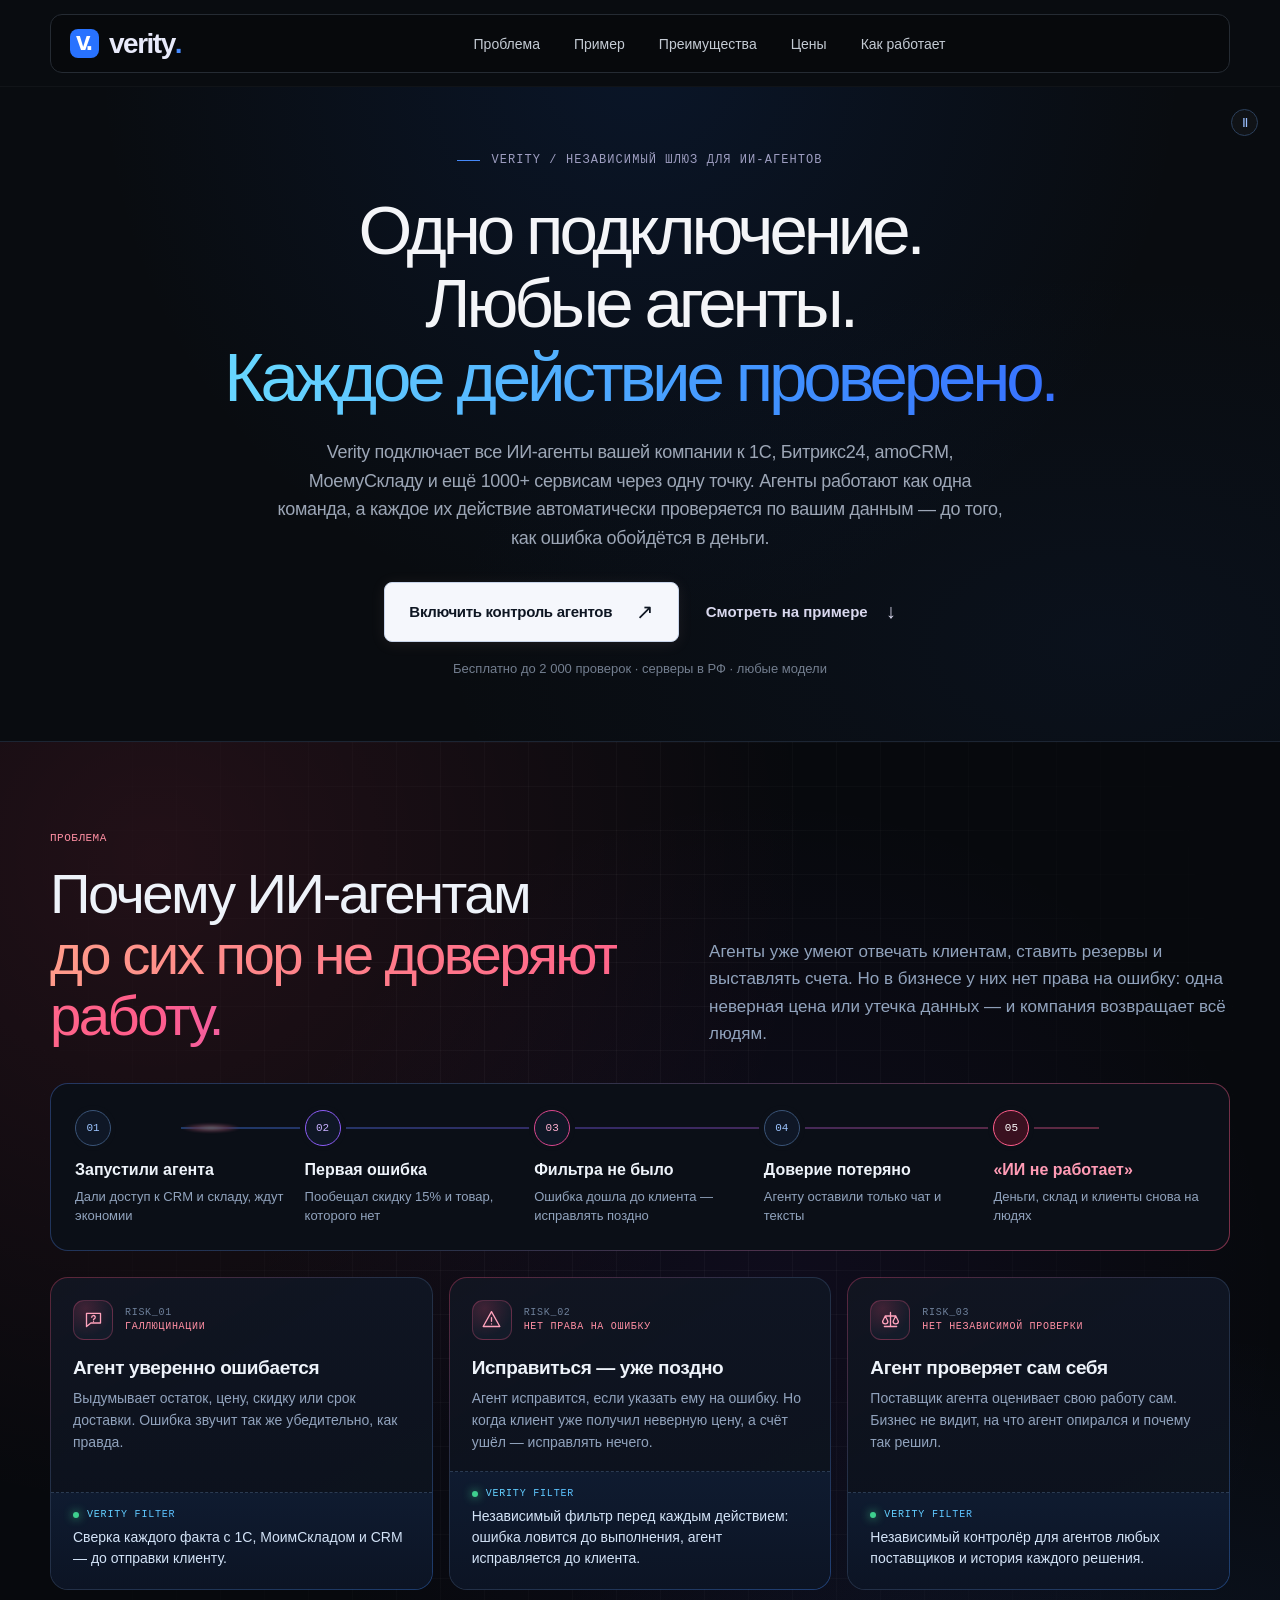
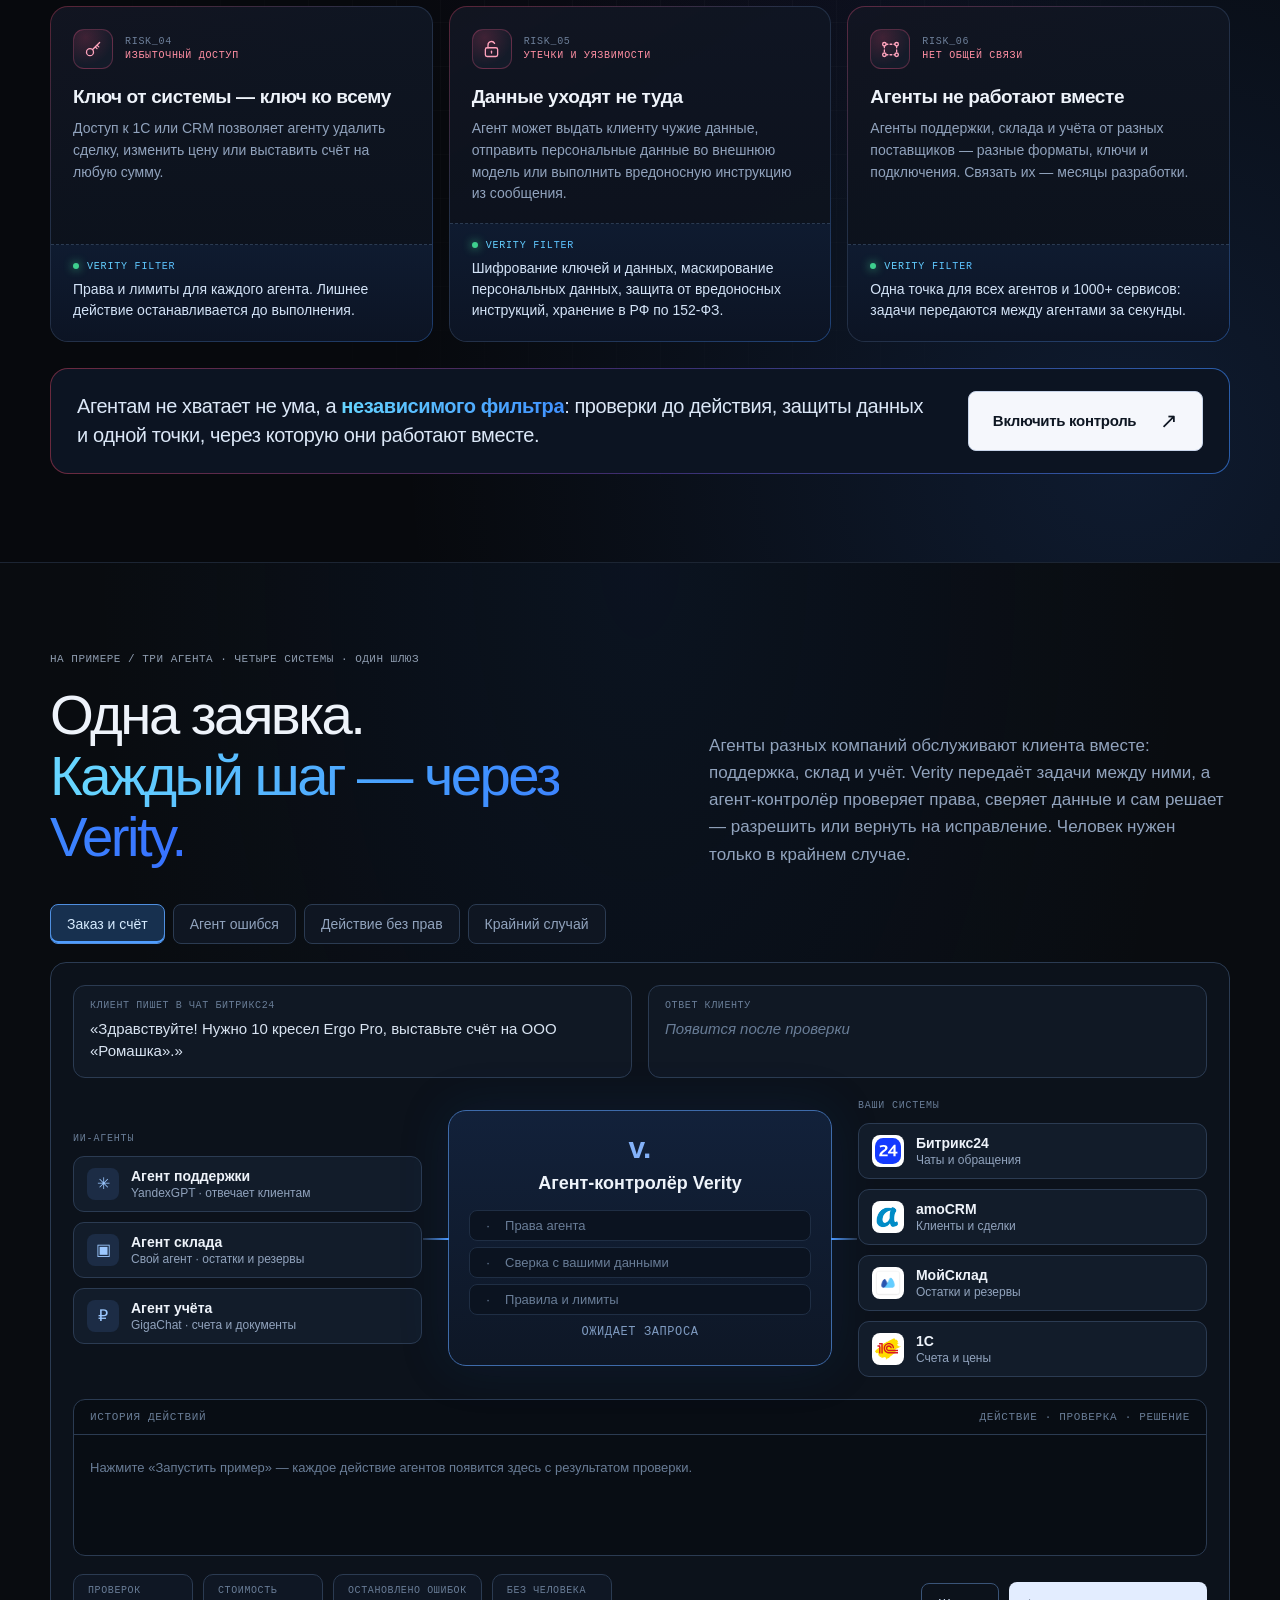
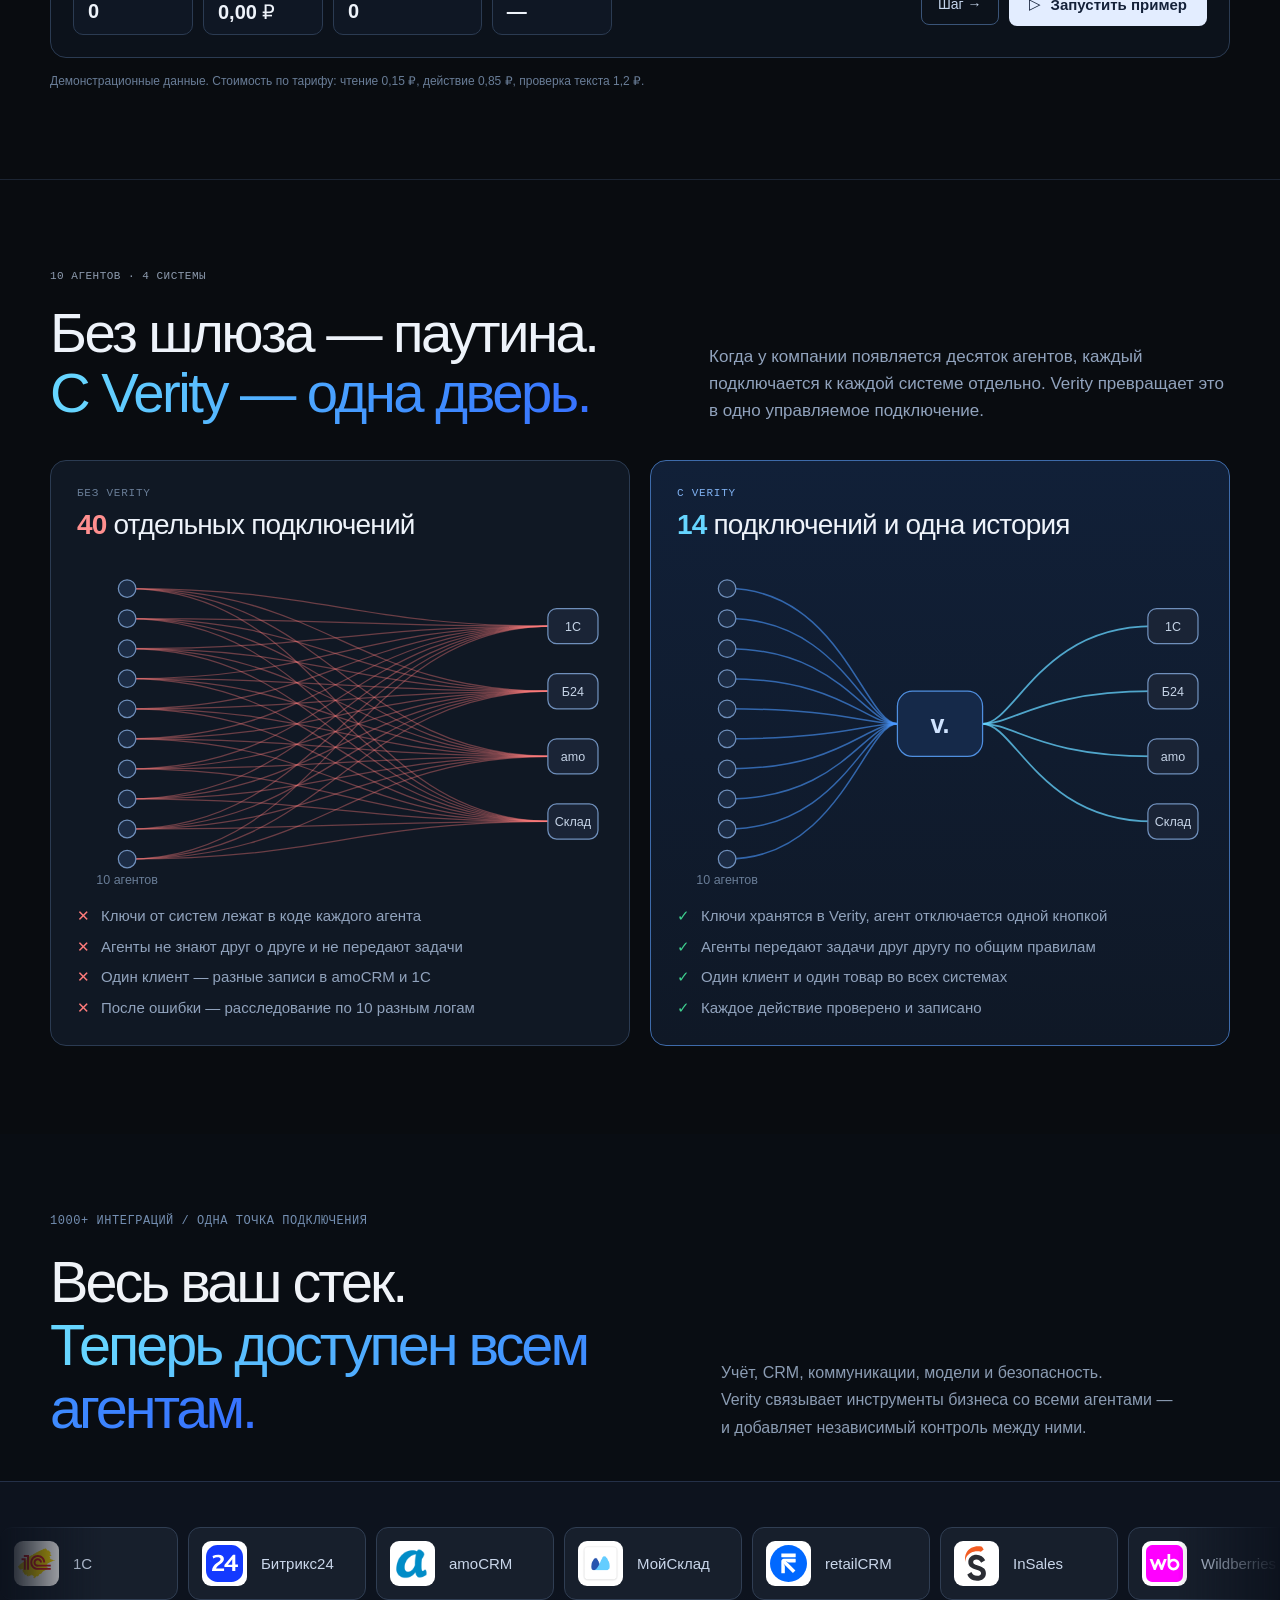
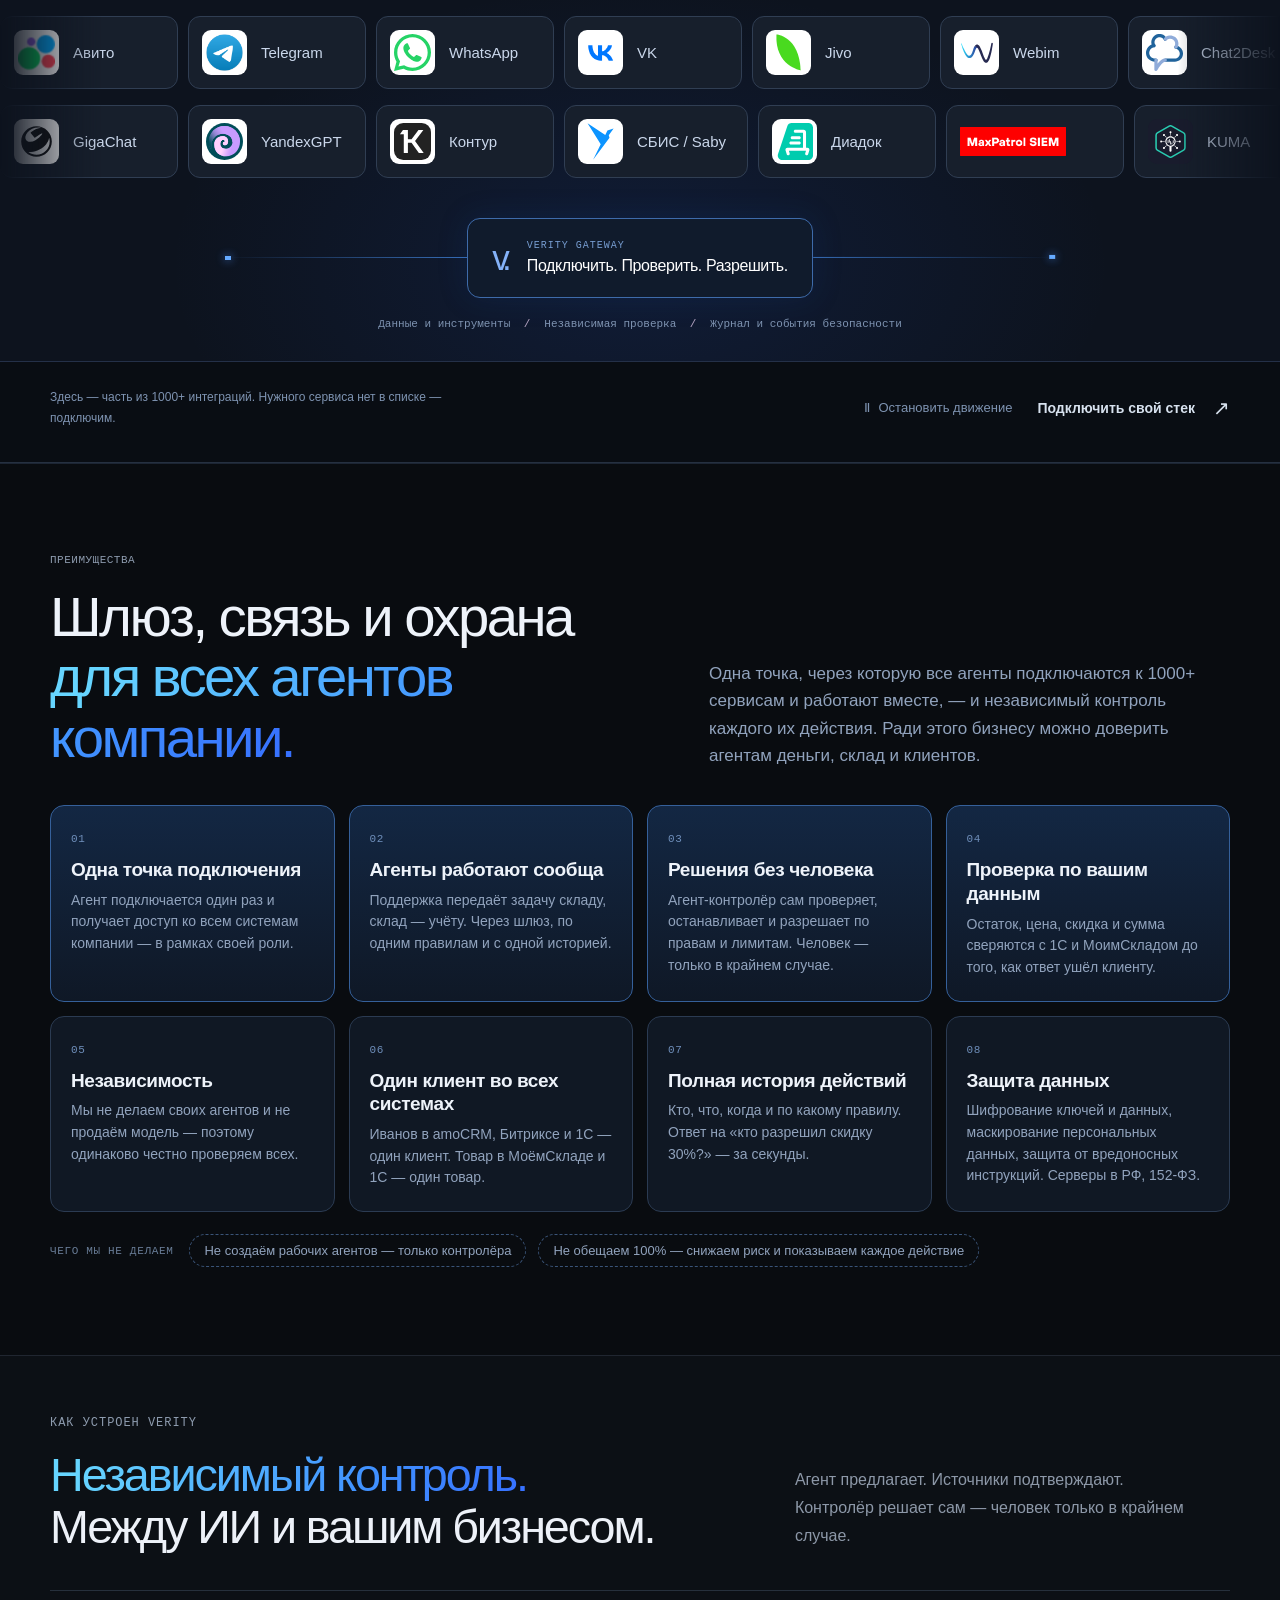
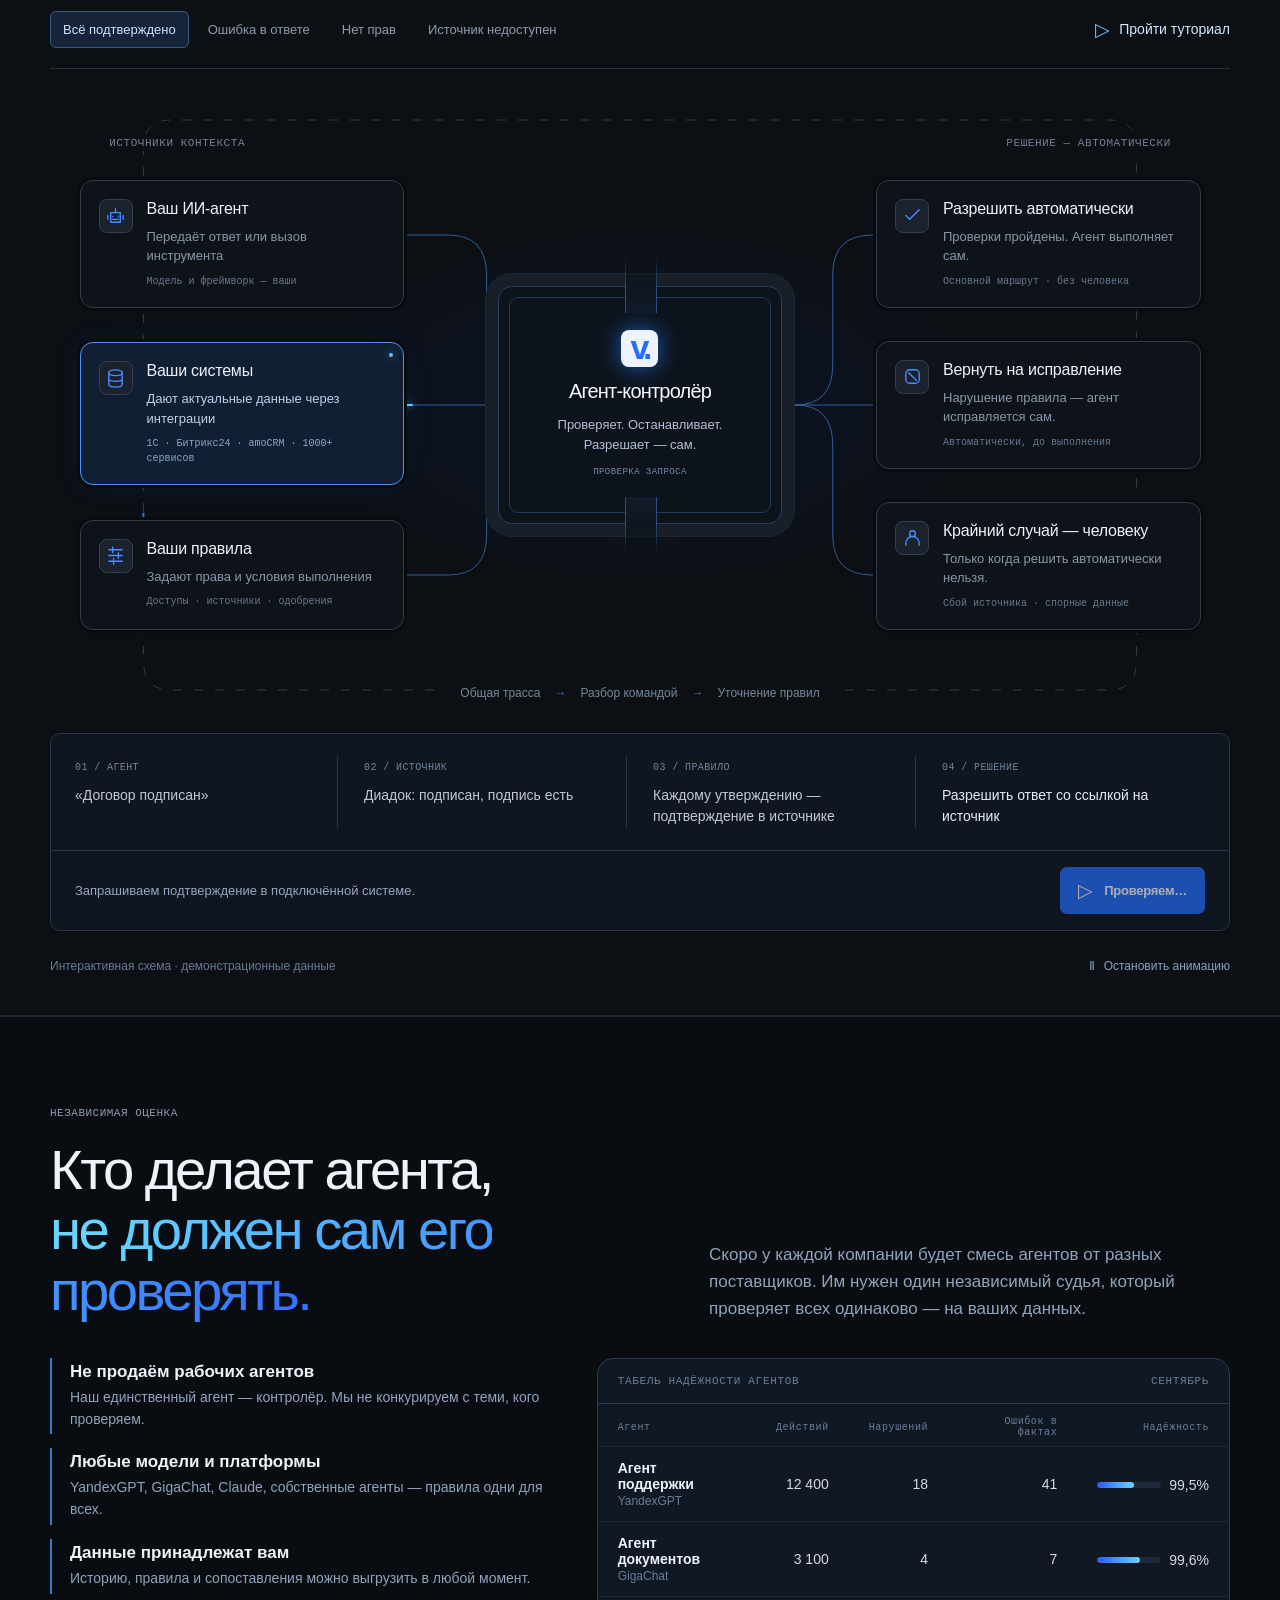
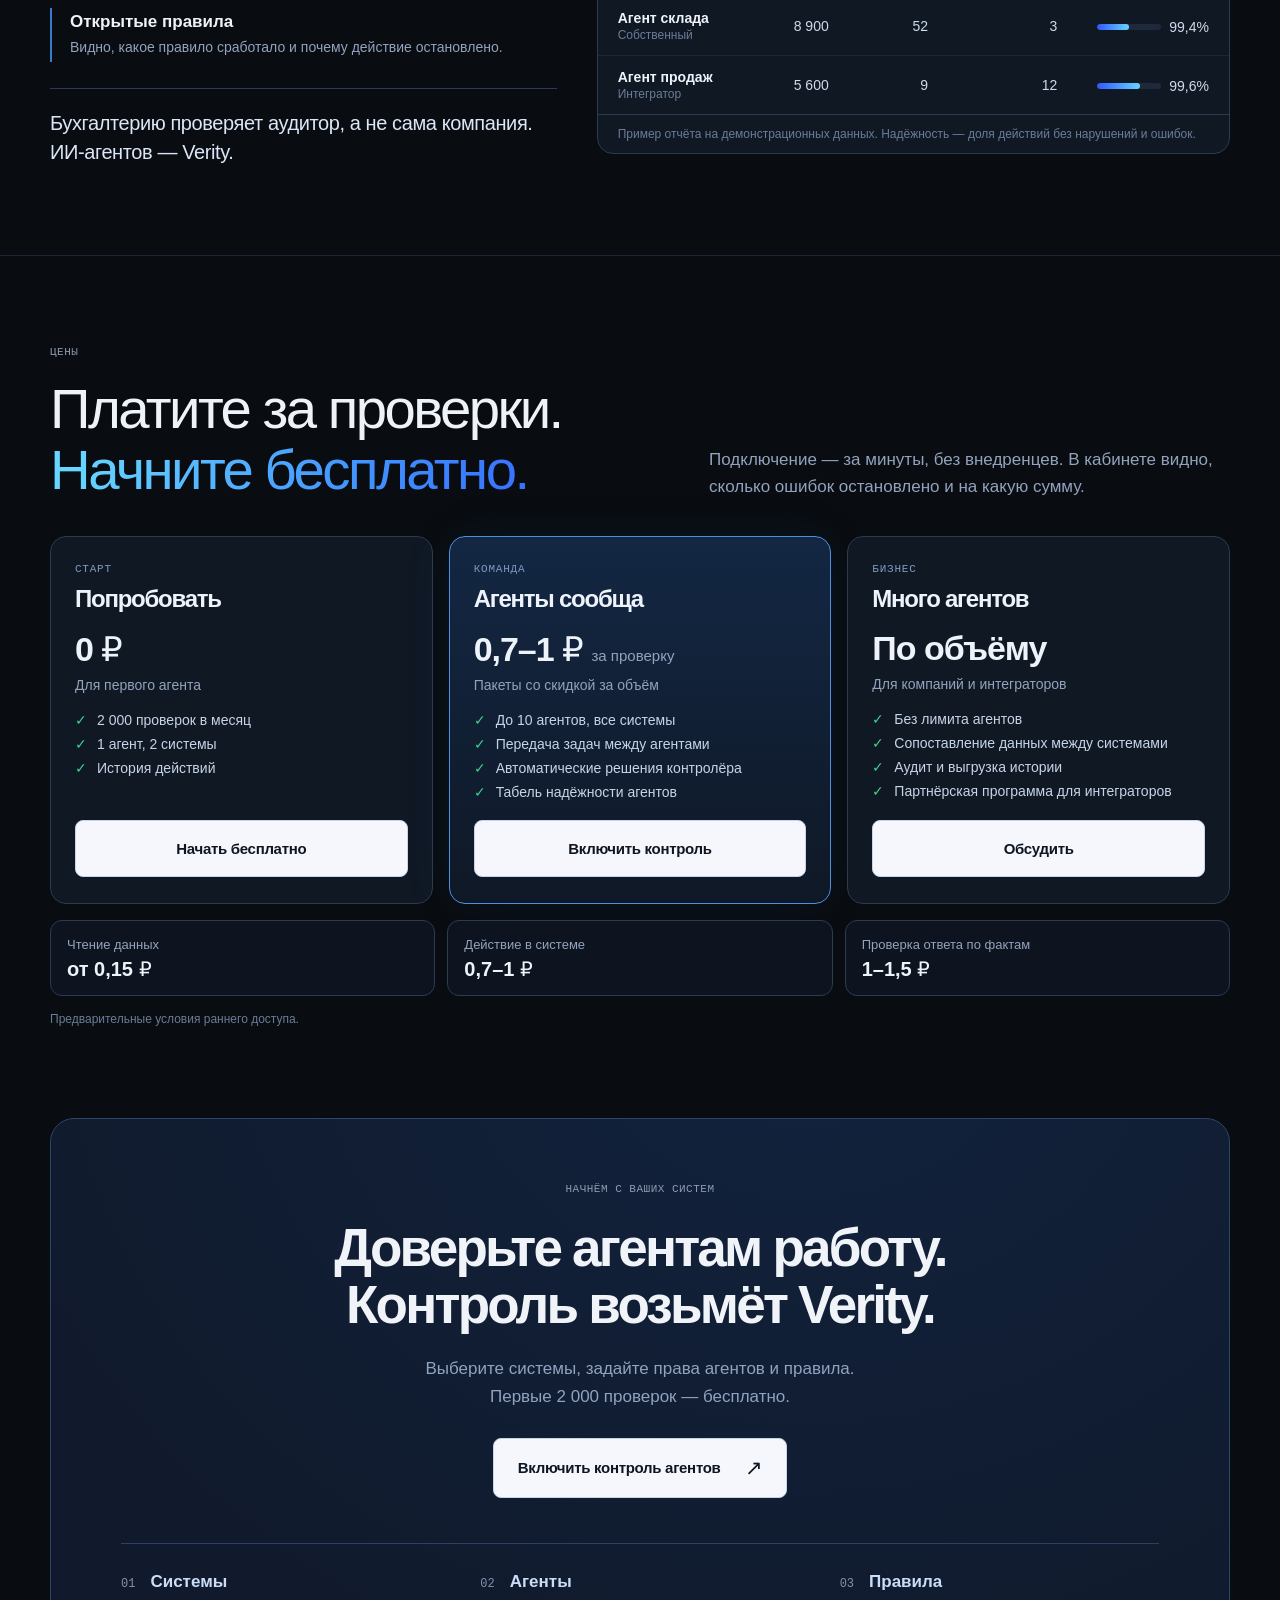
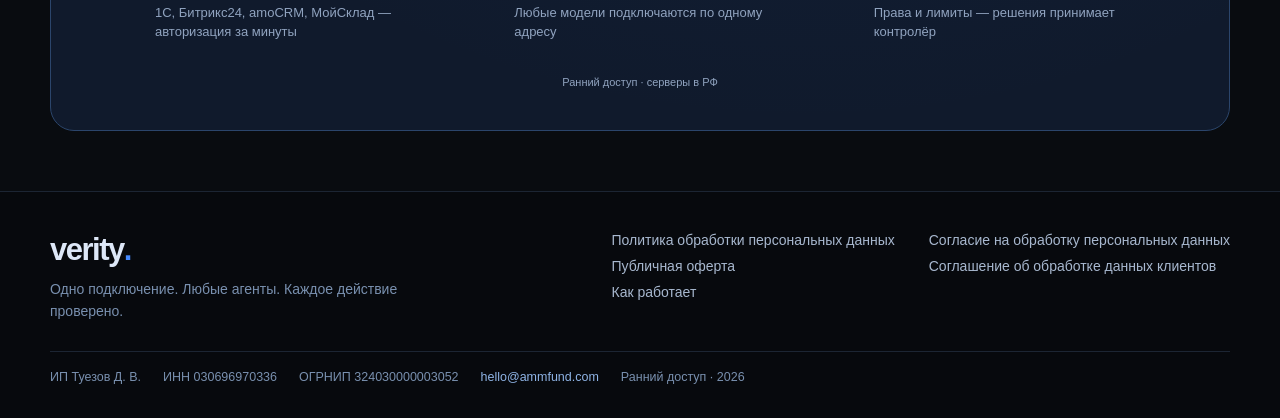
==== commit 818c9400: "Новая страница «Как работает», юридические документы, согласие в форме Co-Authored-By: Claude Opus 5" ====
--- a/index.html
+++ b/index.html
@@ -1,6 +1,6 @@
-<!DOCTYPE html><html lang="ru"><head><meta charset="UTF-8"><meta name="viewport" content="width=device-width, initial-scale=1"><title>Verity — независимый шлюз для ИИ-агентов бизнеса</title><meta name="description" content="Все ИИ-агенты компании подключаются к 1С, Битрикс24, amoCRM и МоемуСкладу через Verity, работают сообща, а каждое их действие проверяется по вашим данным."><meta name="theme-color" content="#090c10"><link rel="icon" type="image/svg+xml" href="data:image/svg+xml,%3Csvg xmlns='http://www.w3.org/2000/svg' viewBox='0 0 64 64'%3E%3Crect width='64' height='64' rx='18' fill='%23454cee'/%3E%3Cpath d='M16 31l11 12 22-25' fill='none' stroke='white' stroke-width='7' stroke-linecap='round' stroke-linejoin='round'/%3E%3C/svg%3E"><link rel="stylesheet" href="styles.css"><link rel="stylesheet" href="system.css"><link rel="stylesheet" href="platform.css"></head><body class="electric-theme"><a class="skip" href="#main">К содержанию</a><header class="header tech-header"><div class="nav wrap"><a class="brand" href="index.html" aria-label="Verity — на главную"><span class="brand-mark" aria-hidden="true">v.</span>verity<span class="brand-dot">.</span></a><nav id="main-nav" aria-label="Основная навигация"><a href="index.html#pain">Проблема</a><a href="index.html#example">Пример</a><a href="index.html#problems">Преимущества</a><a href="index.html#pricing">Цены</a><a href="how-it-works.html">Как работает <span aria-hidden="true">↗</span></a></nav><button class="menu-toggle" aria-label="Открыть меню" aria-expanded="false" aria-controls="main-nav"><span></span><span></span></button></div></header>
+<!DOCTYPE html><html lang="ru"><head><meta charset="UTF-8"><meta name="viewport" content="width=device-width, initial-scale=1"><title>Verity — независимый шлюз для ИИ-агентов бизнеса</title><meta name="description" content="Все ИИ-агенты компании подключаются к 1С, Битрикс24, amoCRM и МоемуСкладу через Verity, работают сообща, а каждое их действие проверяется по вашим данным."><meta name="theme-color" content="#090c10"><link rel="icon" type="image/svg+xml" href="data:image/svg+xml,%3Csvg xmlns='http://www.w3.org/2000/svg' viewBox='0 0 64 64'%3E%3Crect width='64' height='64' rx='18' fill='%23454cee'/%3E%3Cpath d='M16 31l11 12 22-25' fill='none' stroke='white' stroke-width='7' stroke-linecap='round' stroke-linejoin='round'/%3E%3C/svg%3E"><link rel="stylesheet" href="styles.css"><link rel="stylesheet" href="system.css"><link rel="stylesheet" href="platform.css"></head><body class="electric-theme"><a class="skip" href="#main">К содержанию</a><header class="header tech-header"><div class="nav wrap"><a class="brand" href="index.html" aria-label="Verity — на главную"><span class="brand-mark" aria-hidden="true">v.</span>verity<span class="brand-dot">.</span></a><nav id="main-nav" aria-label="Основная навигация"><a href="index.html#pain">Проблема</a><a href="index.html#example">Пример</a><a href="index.html#problems">Преимущества</a><a href="index.html#pricing">Цены</a><a href="how-it-works.html">Как работает</a></nav><button class="menu-toggle" aria-label="Открыть меню" aria-expanded="false" aria-controls="main-nav"><span></span><span></span></button></div></header>
 <main id="main">
 <section class="hero-stage tech-hero"><div class="aurora" aria-hidden="true"></div><button class="motion-toggle hero-motion" aria-label="Приостановить анимацию" aria-pressed="false"><span aria-hidden="true">Ⅱ</span></button><div class="hero-grid wrap">
 <div class="hero-copy"><div class="kicker"><span class="kicker-line"></span> VERITY / НЕЗАВИСИМЫЙ ШЛЮЗ ДЛЯ ИИ-АГЕНТОВ</div><h1>Одно подключение. <br>Любые агенты. <br><span class="gradient-text">Каждое действие проверено.</span></h1><p>Verity подключает все ИИ-агенты вашей компании к 1С, Битрикс24, amoCRM, МоемуСкладу и ещё 1000+ сервисам через одну точку. Агенты работают как одна команда, а каждое их действие автоматически проверяется по вашим данным — до того, как ошибка обойдётся в деньги.</p><div class="hero-actions"><button class="button dark" data-audit>Включить контроль агентов <span aria-hidden="true">↗</span></button><a class="plain-link" href="#example">Смотреть на примере <span aria-hidden="true">↓</span></a></div><div class="hero-note">Бесплатно до 2 000 проверок · серверы в РФ · любые модели</div></div>
 </div></section><section class="vx vx-section pain" id="pain"><div class="wrap"><div class="vx-head"><div><span class="kicker">ПРОБЛЕМА</span><h2>Почему ИИ-агентам <br><span class="gradient-warn">до сих пор не доверяют работу.</span></h2></div><p>Агенты уже умеют отвечать клиентам, ставить резервы и выставлять счета. Но в бизнесе у них нет права на ошибку: одна неверная цена или утечка данных — и компания возвращает всё людям.</p></div><div class="loop"><span class="loop-track" aria-hidden="true"><i></i></span><div><span class="loop-dot">01</span><strong>Запустили агента</strong><p>Дали доступ к CRM и складу, ждут экономии</p></div><div><span class="loop-dot">02</span><strong>Первая ошибка</strong><p>Пообещал скидку 15% и товар, которого нет</p></div><div><span class="loop-dot">03</span><strong>Фильтра не было</strong><p>Ошибка дошла до клиента — исправлять поздно</p></div><div><span class="loop-dot">04</span><strong>Доверие потеряно</strong><p>Агенту оставили только чат и тексты</p></div><div><span class="loop-dot">05</span><strong>«ИИ не работает»</strong><p>Деньги, склад и клиенты снова на людях</p></div></div><div class="risk-grid"><article class="risk" style="--i:0"><div class="risk-top"><span class="risk-ico"><svg viewBox="0 0 24 24" fill="none" stroke="currentColor" stroke-width="1.5" stroke-linecap="round" stroke-linejoin="round" aria-hidden="true"><path d="M4 5h16v11H9l-5 4z"/><path d="M10 9.5a2 2 0 1 1 2.8 1.8c-.5.3-.8.7-.8 1.2M12 14.5h.01"/></svg></span><span class="risk-tag"><b>RISK_01</b>ГАЛЛЮЦИНАЦИИ</span></div><h3>Агент уверенно ошибается</h3><p>Выдумывает остаток, цену, скидку или срок доставки. Ошибка звучит так же убедительно, как правда.</p><div class="risk-fix"><span>VERITY FILTER</span><p>Сверка каждого факта с 1С, МоимСкладом и CRM — до отправки клиенту.</p></div></article><article class="risk" style="--i:1"><div class="risk-top"><span class="risk-ico"><svg viewBox="0 0 24 24" fill="none" stroke="currentColor" stroke-width="1.5" stroke-linecap="round" stroke-linejoin="round" aria-hidden="true"><path d="M12 3 2.5 20h19z"/><path d="M12 10v4M12 17h.01"/></svg></span><span class="risk-tag"><b>RISK_02</b>НЕТ ПРАВА НА ОШИБКУ</span></div><h3>Исправиться — уже поздно</h3><p>Агент исправится, если указать ему на ошибку. Но когда клиент уже получил неверную цену, а счёт ушёл — исправлять нечего.</p><div class="risk-fix"><span>VERITY FILTER</span><p>Независимый фильтр перед каждым действием: ошибка ловится до выполнения, агент исправляется до клиента.</p></div></article><article class="risk" style="--i:2"><div class="risk-top"><span class="risk-ico"><svg viewBox="0 0 24 24" fill="none" stroke="currentColor" stroke-width="1.5" stroke-linecap="round" stroke-linejoin="round" aria-hidden="true"><path d="M12 4v16M5 20h14M6 8h12M6 8l-3 6a3 3 0 0 0 6 0zM18 8l-3 6a3 3 0 0 0 6 0z"/></svg></span><span class="risk-tag"><b>RISK_03</b>НЕТ НЕЗАВИСИМОЙ ПРОВЕРКИ</span></div><h3>Агент проверяет сам себя</h3><p>Поставщик агента оценивает свою работу сам. Бизнес не видит, на что агент опирался и почему так решил.</p><div class="risk-fix"><span>VERITY FILTER</span><p>Независимый контролёр для агентов любых поставщиков и история каждого решения.</p></div></article><article class="risk" style="--i:3"><div class="risk-top"><span class="risk-ico"><svg viewBox="0 0 24 24" fill="none" stroke="currentColor" stroke-width="1.5" stroke-linecap="round" stroke-linejoin="round" aria-hidden="true"><circle cx="8" cy="15" r="4"/><path d="m11 12 8-8M16 7l2 2M14 9l2 2"/></svg></span><span class="risk-tag"><b>RISK_04</b>ИЗБЫТОЧНЫЙ ДОСТУП</span></div><h3>Ключ от системы — ключ ко всему</h3><p>Доступ к 1С или CRM позволяет агенту удалить сделку, изменить цену или выставить счёт на любую сумму.</p><div class="risk-fix"><span>VERITY FILTER</span><p>Права и лимиты для каждого агента. Лишнее действие останавливается до выполнения.</p></div></article><article class="risk" style="--i:4"><div class="risk-top"><span class="risk-ico"><svg viewBox="0 0 24 24" fill="none" stroke="currentColor" stroke-width="1.5" stroke-linecap="round" stroke-linejoin="round" aria-hidden="true"><rect x="5" y="10" width="14" height="10" rx="2"/><path d="M8 10V7a4 4 0 0 1 7.5-2"/><path d="M12 14v2"/></svg></span><span class="risk-tag"><b>RISK_05</b>УТЕЧКИ И УЯЗВИМОСТИ</span></div><h3>Данные уходят не туда</h3><p>Агент может выдать клиенту чужие данные, отправить персональные данные во внешнюю модель или выполнить вредоносную инструкцию из сообщения.</p><div class="risk-fix"><span>VERITY FILTER</span><p>Шифрование ключей и данных, маскирование персональных данных, защита от вредоносных инструкций, хранение в РФ по 152-ФЗ.</p></div></article><article class="risk" style="--i:5"><div class="risk-top"><span class="risk-ico"><svg viewBox="0 0 24 24" fill="none" stroke="currentColor" stroke-width="1.5" stroke-linecap="round" stroke-linejoin="round" aria-hidden="true"><circle cx="5" cy="6" r="2"/><circle cx="19" cy="6" r="2"/><circle cx="5" cy="18" r="2"/><circle cx="19" cy="18" r="2"/><path d="M7 6h10M7 18h10M5 8v8M19 8v8" stroke-dasharray="2 2.5"/></svg></span><span class="risk-tag"><b>RISK_06</b>НЕТ ОБЩЕЙ СВЯЗИ</span></div><h3>Агенты не работают вместе</h3><p>Агенты поддержки, склада и учёта от разных поставщиков — разные форматы, ключи и подключения. Связать их — месяцы разработки.</p><div class="risk-fix"><span>VERITY FILTER</span><p>Одна точка для всех агентов и 1000+ сервисов: задачи передаются между агентами за секунды.</p></div></article></div><div class="pain-result"><p>Агентам не хватает не ума, а <b>независимого фильтра</b>: проверки до действия, защиты данных и одной точки, через которую они работают вместе.</p><button class="button dark" data-audit>Включить контроль <span aria-hidden="true">↗</span></button></div></div></section><section class="vx vx-section ex" id="example"><div class="wrap"><div class="vx-head"><div><span class="kicker">НА ПРИМЕРЕ / ТРИ АГЕНТА · ЧЕТЫРЕ СИСТЕМЫ · ОДИН ШЛЮЗ</span><h2>Одна заявка. <br><span class="gradient-text">Каждый шаг — через Verity.</span></h2></div><p>Агенты разных компаний обслуживают клиента вместе: поддержка, склад и учёт. Verity передаёт задачи между ними, а агент-контролёр проверяет права, сверяет данные и сам решает — разрешить или вернуть на исправление. Человек нужен только в крайнем случае.</p></div><div data-ex><div class="ex-tabs" role="tablist" aria-label="Сценарий примера"><button role="tab" aria-selected="true" data-ex-case="order">Заказ и счёт</button><button role="tab" aria-selected="false" tabindex="-1" data-ex-case="error">Агент ошибся</button><button role="tab" aria-selected="false" tabindex="-1" data-ex-case="rights">Действие без прав</button><button role="tab" aria-selected="false" tabindex="-1" data-ex-case="edge">Крайний случай</button></div><div class="ex-board"><div class="ex-client"><div class="ex-bubble" data-ex-in><span></span><p></p></div><div class="ex-bubble is-empty" data-ex-out><span></span><p></p></div></div><div class="ex-grid"><div class="ex-col ex-col-agents"><b>ИИ-АГЕНТЫ</b><div class="ex-node" data-ex-node="support"><span class="ex-av" aria-hidden="true">✳</span><div><strong>Агент поддержки</strong><small>YandexGPT · отвечает клиентам</small></div></div><div class="ex-node" data-ex-node="stock"><span class="ex-av" aria-hidden="true">▣</span><div><strong>Агент склада</strong><small>Свой агент · остатки и резервы</small></div></div><div class="ex-node" data-ex-node="account"><span class="ex-av" aria-hidden="true">₽</span><div><strong>Агент учёта</strong><small>GigaChat · счета и документы</small></div></div></div><div class="ex-hub" data-ex-hub><span class="ex-hub-mark" aria-hidden="true">v.</span><strong>Агент-контролёр Verity</strong><div class="ex-hub-steps"><div data-hub="rights"><i>·</i>Права агента</div><div data-hub="data"><i>·</i>Сверка с вашими данными</div><div data-hub="rule"><i>·</i>Правила и лимиты</div></div><div class="ex-hub-verdict" data-ex-verdict>ОЖИДАЕТ ЗАПРОСА</div></div><div class="ex-col ex-col-systems"><b>ВАШИ СИСТЕМЫ</b><div class="ex-node" data-ex-node="bitrix"><img src="assets/integrations/bitrix24.svg" alt="" width="32" height="32"><div><strong>Битрикс24</strong><small>Чаты и обращения</small></div></div><div class="ex-node" data-ex-node="amo"><img src="assets/integrations/amocrm.png" alt="" width="32" height="32"><div><strong>amoCRM</strong><small>Клиенты и сделки</small></div></div><div class="ex-node" data-ex-node="sklad"><img src="assets/integrations/moysklad.png" alt="" width="32" height="32"><div><strong>МойСклад</strong><small>Остатки и резервы</small></div></div><div class="ex-node" data-ex-node="onec"><img src="assets/integrations/1c.svg" alt="" width="32" height="32"><div><strong>1С</strong><small>Счета и цены</small></div></div></div><div class="ex-tg" data-ex-tg aria-hidden="true"><span><img src="assets/integrations/telegram.png" alt="">Verity · крайний случай</span><p></p><div><b></b><b></b></div></div></div><div class="ex-log"><div class="ex-log-head"><span>ИСТОРИЯ ДЕЙСТВИЙ</span><span>ДЕЙСТВИЕ · ПРОВЕРКА · РЕШЕНИЕ</span></div><ol data-ex-log></ol></div><div class="ex-foot"><div class="ex-sum"><div><span>ПРОВЕРОК</span><strong data-sum-checks>0</strong></div><div><span>СТОИМОСТЬ</span><strong data-sum-cost>0 ₽</strong></div><div><span>ОСТАНОВЛЕНО ОШИБОК</span><strong data-sum-stop>0</strong></div><div><span>БЕЗ ЧЕЛОВЕКА</span><strong data-sum-human>—</strong></div></div><div class="ex-controls"><button class="ex-step" data-ex-next>Шаг →</button><button class="ex-play" data-ex-play><span aria-hidden="true">▷</span><span>Запустить пример</span></button></div></div><p class="visually-hidden" role="status" aria-live="polite" data-ex-live></p></div><p class="ex-note">Демонстрационные данные. Стоимость по тарифу: чтение 0,15 ₽, действие 0,85 ₽, проверка текста 1,2 ₽.</p></div></div></section><section class="vx vx-section" id="before-after"><div class="wrap"><div class="vx-head"><div><span class="kicker">10 АГЕНТОВ · 4 СИСТЕМЫ</span><h2>Без шлюза — паутина. <br><span class="gradient-text">С Verity — одна дверь.</span></h2></div><p>Когда у компании появляется десяток агентов, каждый подключается к каждой системе отдельно. Verity превращает это в одно управляемое подключение.</p></div><div class="ba-grid"><article class="ba-card is-bad"><span>БЕЗ VERITY</span><h3><b>40</b> отдельных подключений</h3><svg data-ba="mesh" role="img" aria-label="10 агентов подключены к 4 системам напрямую: 40 связей"></svg><ul><li>Ключи от систем лежат в коде каждого агента</li><li>Агенты не знают друг о друге и не передают задачи</li><li>Один клиент — разные записи в amoCRM и 1С</li><li>После ошибки — расследование по 10 разным логам</li></ul></article><article class="ba-card is-good"><span>С VERITY</span><h3><b>14</b> подключений и одна история</h3><svg data-ba="hub" role="img" aria-label="10 агентов и 4 системы подключены через один шлюз Verity: 14 связей"></svg><ul><li>Ключи хранятся в Verity, агент отключается одной кнопкой</li><li>Агенты передают задачи друг другу по общим правилам</li><li>Один клиент и один товар во всех системах</li><li>Каждое действие проверено и записано</li></ul></article></div></div></section><section class="integrations-section" id="integrations"><div class="wrap integration-heading"><div><span class="kicker">1000+ ИНТЕГРАЦИЙ / ОДНА ТОЧКА ПОДКЛЮЧЕНИЯ</span><h2>Весь ваш стек. <br><span class="gradient-text">Теперь доступен всем агентам.</span></h2></div><p>Учёт, CRM, коммуникации, модели и безопасность. <br>Verity связывает инструменты бизнеса со всеми агентами — <br class="desktop-only"> и добавляет независимый контроль между ними.</p></div><div class="integration-universe"><div class="integration-glow" aria-hidden="true"></div><div tabindex="0" class="integration-lane lane-0"><div class="integration-track"><ul aria-label="Интеграции: группа 1"><li class="integration-chip"><span class="integration-icon"><img src="assets/integrations/1c.svg" alt="" width="40" height="40" loading="eager"></span><span>1С</span></li><li class="integration-chip"><span class="integration-icon"><img src="assets/integrations/bitrix24.svg" alt="" width="40" height="40" loading="eager"></span><span>Битрикс24</span></li><li class="integration-chip"><span class="integration-icon"><img src="assets/integrations/amocrm.png" alt="" width="40" height="40" loading="eager"></span><span>amoCRM</span></li><li class="integration-chip"><span class="integration-icon"><img src="assets/integrations/moysklad.png" alt="" width="40" height="40" loading="eager"></span><span>МойСклад</span></li><li class="integration-chip"><span class="integration-icon"><img src="assets/integrations/retailcrm.svg" alt="" width="40" height="40" loading="eager"></span><span>retailCRM</span></li><li class="integration-chip"><span class="integration-icon"><img src="assets/integrations/insales.svg" alt="" width="40" height="40" loading="eager"></span><span>InSales</span></li><li class="integration-chip"><span class="integration-icon"><img src="assets/integrations/wildberries.svg" alt="" width="40" height="40" loading="eager"></span><span>Wildberries</span></li><li class="integration-chip"><span class="integration-icon"><img src="assets/integrations/ozon.jpg" alt="" width="40" height="40" loading="eager"></span><span>Ozon</span></li><li class="integration-chip"><span class="integration-icon"><img src="assets/integrations/yandex-market.png" alt="" width="40" height="40" loading="eager"></span><span>Яндекс Маркет</span></li></ul><ul aria-hidden="true"><li class="integration-chip"><span class="integration-icon"><img src="assets/integrations/1c.svg" alt="" width="40" height="40" loading="eager"></span><span>1С</span></li><li class="integration-chip"><span class="integration-icon"><img src="assets/integrations/bitrix24.svg" alt="" width="40" height="40" loading="eager"></span><span>Битрикс24</span></li><li class="integration-chip"><span class="integration-icon"><img src="assets/integrations/amocrm.png" alt="" width="40" height="40" loading="eager"></span><span>amoCRM</span></li><li class="integration-chip"><span class="integration-icon"><img src="assets/integrations/moysklad.png" alt="" width="40" height="40" loading="eager"></span><span>МойСклад</span></li><li class="integration-chip"><span class="integration-icon"><img src="assets/integrations/retailcrm.svg" alt="" width="40" height="40" loading="eager"></span><span>retailCRM</span></li><li class="integration-chip"><span class="integration-icon"><img src="assets/integrations/insales.svg" alt="" width="40" height="40" loading="eager"></span><span>InSales</span></li><li class="integration-chip"><span class="integration-icon"><img src="assets/integrations/wildberries.svg" alt="" width="40" height="40" loading="eager"></span><span>Wildberries</span></li><li class="integration-chip"><span class="integration-icon"><img src="assets/integrations/ozon.jpg" alt="" width="40" height="40" loading="eager"></span><span>Ozon</span></li><li class="integration-chip"><span class="integration-icon"><img src="assets/integrations/yandex-market.png" alt="" width="40" height="40" loading="eager"></span><span>Яндекс Маркет</span></li></ul></div></div><div tabindex="0" class="integration-lane lane-1"><div class="integration-track"><ul aria-label="Интеграции: группа 2"><li class="integration-chip"><span class="integration-icon"><img src="assets/integrations/avito.png" alt="" width="40" height="40" loading="eager"></span><span>Авито</span></li><li class="integration-chip"><span class="integration-icon"><img src="assets/integrations/telegram.png" alt="" width="40" height="40" loading="eager"></span><span>Telegram</span></li><li class="integration-chip"><span class="integration-icon"><img src="assets/integrations/whatsapp.svg" alt="" width="40" height="40" loading="eager"></span><span>WhatsApp</span></li><li class="integration-chip"><span class="integration-icon"><img src="assets/integrations/vk.png" alt="" width="40" height="40" loading="eager"></span><span>VK</span></li><li class="integration-chip"><span class="integration-icon"><img src="assets/integrations/jivo.svg" alt="" width="40" height="40" loading="eager"></span><span>Jivo</span></li><li class="integration-chip"><span class="integration-icon"><img src="assets/integrations/webim.svg" alt="" width="40" height="40" loading="eager"></span><span>Webim</span></li><li class="integration-chip"><span class="integration-icon"><img src="assets/integrations/chat2desk.svg" alt="" width="40" height="40" loading="eager"></span><span>Chat2Desk</span></li><li class="integration-chip"><span class="integration-icon"><img src="assets/integrations/voximplant.ico" alt="" width="40" height="40" loading="eager"></span><span>Voximplant</span></li><li class="integration-chip"><span class="integration-icon"><img src="assets/integrations/uis.png" alt="" width="40" height="40" loading="eager"></span><span>UIS</span></li></ul><ul aria-hidden="true"><li class="integration-chip"><span class="integration-icon"><img src="assets/integrations/avito.png" alt="" width="40" height="40" loading="eager"></span><span>Авито</span></li><li class="integration-chip"><span class="integration-icon"><img src="assets/integrations/telegram.png" alt="" width="40" height="40" loading="eager"></span><span>Telegram</span></li><li class="integration-chip"><span class="integration-icon"><img src="assets/integrations/whatsapp.svg" alt="" width="40" height="40" loading="eager"></span><span>WhatsApp</span></li><li class="integration-chip"><span class="integration-icon"><img src="assets/integrations/vk.png" alt="" width="40" height="40" loading="eager"></span><span>VK</span></li><li class="integration-chip"><span class="integration-icon"><img src="assets/integrations/jivo.svg" alt="" width="40" height="40" loading="eager"></span><span>Jivo</span></li><li class="integration-chip"><span class="integration-icon"><img src="assets/integrations/webim.svg" alt="" width="40" height="40" loading="eager"></span><span>Webim</span></li><li class="integration-chip"><span class="integration-icon"><img src="assets/integrations/chat2desk.svg" alt="" width="40" height="40" loading="eager"></span><span>Chat2Desk</span></li><li class="integration-chip"><span class="integration-icon"><img src="assets/integrations/voximplant.ico" alt="" width="40" height="40" loading="eager"></span><span>Voximplant</span></li><li class="integration-chip"><span class="integration-icon"><img src="assets/integrations/uis.png" alt="" width="40" height="40" loading="eager"></span><span>UIS</span></li></ul></div></div><div tabindex="0" class="integration-lane lane-2"><div class="integration-track"><ul aria-label="Интеграции: группа 3"><li class="integration-chip"><span class="integration-icon"><img src="assets/integrations/gigachat.svg" alt="" width="40" height="40" loading="eager"></span><span>GigaChat</span></li><li class="integration-chip"><span class="integration-icon"><img src="assets/integrations/yandexgpt.svg" alt="" width="40" height="40" loading="eager"></span><span>YandexGPT</span></li><li class="integration-chip"><span class="integration-icon"><img src="assets/integrations/kontur.svg" alt="" width="40" height="40" loading="eager"></span><span>Контур</span></li><li class="integration-chip"><span class="integration-icon"><img src="assets/integrations/sbis.svg" alt="" width="40" height="40" loading="eager"></span><span>СБИС / Saby</span></li><li class="integration-chip"><span class="integration-icon"><img src="assets/integrations/diadoc.svg" alt="" width="40" height="40" loading="eager"></span><span>Диадок</span></li><li class="integration-chip"><span class="integration-icon wide-icon"><img src="assets/integrations/maxpatrol-siem.svg" alt="MaxPatrol SIEM" width="40" height="40" loading="eager"></span><span>MaxPatrol SIEM</span></li><li class="integration-chip"><span class="integration-icon dark-icon"><img src="assets/integrations/kuma.svg" alt="" width="40" height="40" loading="eager"></span><span>KUMA</span></li><li class="integration-chip"><span class="integration-icon"><img src="assets/integrations/rusiem.svg" alt="" width="40" height="40" loading="eager"></span><span>RuSIEM</span></li></ul><ul aria-hidden="true"><li class="integration-chip"><span class="integration-icon"><img src="assets/integrations/gigachat.svg" alt="" width="40" height="40" loading="eager"></span><span>GigaChat</span></li><li class="integration-chip"><span class="integration-icon"><img src="assets/integrations/yandexgpt.svg" alt="" width="40" height="40" loading="eager"></span><span>YandexGPT</span></li><li class="integration-chip"><span class="integration-icon"><img src="assets/integrations/kontur.svg" alt="" width="40" height="40" loading="eager"></span><span>Контур</span></li><li class="integration-chip"><span class="integration-icon"><img src="assets/integrations/sbis.svg" alt="" width="40" height="40" loading="eager"></span><span>СБИС / Saby</span></li><li class="integration-chip"><span class="integration-icon"><img src="assets/integrations/diadoc.svg" alt="" width="40" height="40" loading="eager"></span><span>Диадок</span></li><li class="integration-chip"><span class="integration-icon wide-icon"><img src="assets/integrations/maxpatrol-siem.svg" alt="MaxPatrol SIEM" width="40" height="40" loading="eager"></span><span>MaxPatrol SIEM</span></li><li class="integration-chip"><span class="integration-icon dark-icon"><img src="assets/integrations/kuma.svg" alt="" width="40" height="40" loading="eager"></span><span>KUMA</span></li><li class="integration-chip"><span class="integration-icon"><img src="assets/integrations/rusiem.svg" alt="" width="40" height="40" loading="eager"></span><span>RuSIEM</span></li></ul></div></div><div class="integration-convergence"><span class="convergence-line" aria-hidden="true"></span><div class="integration-hub"><span class="hub-brand">v.</span><div><span>VERITY GATEWAY</span><strong>Подключить. Проверить. Разрешить.</strong></div><span class="hub-pulse" aria-hidden="true"></span></div><span class="convergence-line" aria-hidden="true"></span></div><div class="integration-destinations"><span>Данные и инструменты</span><span>Независимая проверка</span><span>Журнал и события безопасности</span></div></div><div class="wrap integration-bottom"><p>Здесь — часть из 1000+ интеграций. Нужного сервиса нет в списке — подключим.</p><div><button class="integration-pause" data-integration-pause aria-pressed="false">Ⅱ <span>Остановить движение</span></button><button class="plain-link" data-audit>Подключить свой стек <span aria-hidden="true">↗</span></button></div></div></section><section class="vx vx-section" id="problems"><div class="wrap"><div class="vx-head"><div><span class="kicker">ПРЕИМУЩЕСТВА</span><h2>Шлюз, связь и охрана <br><span class="gradient-text">для всех агентов компании.</span></h2></div><p>Одна точка, через которую все агенты подключаются к 1000+ сервисам и работают вместе, — и независимый контроль каждого их действия. Ради этого бизнесу можно доверить агентам деньги, склад и клиентов.</p></div><div class="adv-grid"><article class="is-key"><span>01</span><h3>Одна точка подключения</h3><p>Агент подключается один раз и получает доступ ко всем системам компании — в рамках своей роли.</p></article><article class="is-key"><span>02</span><h3>Агенты работают сообща</h3><p>Поддержка передаёт задачу складу, склад — учёту. Через шлюз, по одним правилам и с одной историей.</p></article><article class="is-key"><span>03</span><h3>Решения без человека</h3><p>Агент-контролёр сам проверяет, останавливает и разрешает по правам и лимитам. Человек — только в крайнем случае.</p></article><article class="is-key"><span>04</span><h3>Проверка по вашим данным</h3><p>Остаток, цена, скидка и сумма сверяются с 1С и МоимСкладом до того, как ответ ушёл клиенту.</p></article><article><span>05</span><h3>Независимость</h3><p>Мы не делаем своих агентов и не продаём модель — поэтому одинаково честно проверяем всех.</p></article><article><span>06</span><h3>Один клиент во всех системах</h3><p>Иванов в amoCRM, Битриксе и 1С — один клиент. Товар в МоёмСкладе и 1С — один товар.</p></article><article><span>07</span><h3>Полная история действий</h3><p>Кто, что, когда и по какому правилу. Ответ на «кто разрешил скидку 30%?» — за секунды.</p></article><article><span>08</span><h3>Защита данных</h3><p>Шифрование ключей и данных, маскирование персональных данных, защита от вредоносных инструкций. Серверы в РФ, 152-ФЗ.</p></article></div><div class="adv-not"><b>ЧЕГО МЫ НЕ ДЕЛАЕМ</b><span>Не создаём рабочих агентов — только контролёра</span><span>Не обещаем 100% — снижаем риск и показываем каждое действие</span></div></div></section><section class="system-section" id="system-map" data-system data-scenario="good" data-phase="ready"><div class="wrap"><div class="system-heading"><div><span class="kicker">КАК УСТРОЕН VERITY</span><h2><span class="gradient-text">Независимый контроль.</span><br>Между ИИ и вашим бизнесом.</h2></div><p>Агент предлагает. Источники подтверждают. <br>Контролёр решает сам — человек только в крайнем случае.</p></div><div class="system-controls"><div class="system-cases" role="tablist" aria-label="Пример работы шлюза"><button role="tab" id="system-case-good" data-system-case="good" aria-selected="true" aria-controls="system-case-panel">Всё подтверждено</button><button role="tab" id="system-case-fact" data-system-case="fact" aria-selected="false" tabindex="-1" aria-controls="system-case-panel">Ошибка в ответе</button><button role="tab" id="system-case-permission" data-system-case="permission" aria-selected="false" tabindex="-1" aria-controls="system-case-panel">Нет прав</button><button role="tab" id="system-case-offline" data-system-case="offline" aria-selected="false" tabindex="-1" aria-controls="system-case-panel">Источник недоступен</button></div><button class="system-tour-start" data-tour-start><span aria-hidden="true">▷</span> Пройти туториал</button></div><div class="system-tour-panel" data-tour-panel hidden><div class="tour-copy"><span data-tour-counter>ШАГ 1 ИЗ 4</span><h3 data-tour-title>Агент предлагает ответ</h3><p data-tour-copy></p></div><div class="tour-navigation"><div class="tour-dots" role="group" aria-label="Шаг туториала"><button data-tour-step="0" aria-label="Шаг 1: запрос агента" aria-current="step">1</button><button data-tour-step="1" aria-label="Шаг 2: источник">2</button><button data-tour-step="2" aria-label="Шаг 3: правило">3</button><button data-tour-step="3" aria-label="Шаг 4: решение">4</button></div><div><button data-tour-prev>← Назад</button><button data-tour-next>Далее →</button><button data-tour-close aria-label="Закрыть туториал">×</button></div></div></div><div class="system-board"><svg class="system-wires" viewBox="0 0 1200 620" preserveAspectRatio="none" aria-hidden="true"><path class="system-loop" d="M95 480 V53 Q95 25 123 25 H1077 Q1105 25 1105 53 V565 Q1105 595 1077 595 H123 Q95 595 95 565 V480"/><path class="system-wire wire-agent" d="M360 140 H405 Q444 140 444 180 V270 Q444 310 475 310"/><path class="system-signal signal-agent" d="M360 140 H405 Q444 140 444 180 V270 Q444 310 475 310"/><path class="system-wire wire-data" d="M360 310 H475"/><path class="system-signal signal-data" d="M360 310 H475"/><path class="system-wire wire-rules" d="M360 480 H405 Q444 480 444 440 V350 Q444 310 475 310"/><path class="system-signal signal-rules" d="M360 480 H405 Q444 480 444 440 V350 Q444 310 475 310"/><path class="system-wire wire-allow" d="M725 310 H758 Q796 310 796 270 V180 Q796 140 836 140 H840"/><path class="system-signal signal-allow" d="M725 310 H758 Q796 310 796 270 V180 Q796 140 836 140 H840"/><path class="system-wire wire-block" d="M725 310 H840"/><path class="system-signal signal-block" d="M725 310 H840"/><path class="system-wire wire-human" d="M725 310 H758 Q796 310 796 350 V440 Q796 480 836 480 H840"/><path class="system-signal signal-human" d="M725 310 H758 Q796 310 796 350 V440 Q796 480 836 480 H840"/><path class="system-loop-signal" d="M95 480 V53 Q95 25 123 25 H1077 Q1105 25 1105 53 V565 Q1105 595 1077 595 H123 Q95 595 95 565 V480"/></svg><span class="system-rail-label rail-inputs">ИСТОЧНИКИ КОНТЕКСТА</span><span class="system-rail-label rail-outputs">РЕШЕНИЕ — АВТОМАТИЧЕСКИ</span><div class="system-inputs"><button class="system-node system-input" data-system-node="agent" aria-expanded="false" aria-controls="system-inspector"><span class="system-node-icon"><svg viewBox="0 0 24 24" aria-hidden="true" fill="none" stroke="currentColor" stroke-width="1.4" stroke-linecap="round" stroke-linejoin="round"><path d="M7 9h10v10H7zM12 5v4M9 13h.01M15 13h.01M9 16h6M4 12v4m16-4v4"/></svg></span><span class="system-node-content"><strong>Ваш ИИ-агент</strong><span>Передаёт ответ или вызов инструмента</span><small>Модель и фреймворк — ваши</small></span><span class="system-node-indicator" aria-hidden="true"></span></button><button class="system-node system-input" data-system-node="data" aria-expanded="false" aria-controls="system-inspector"><span class="system-node-icon"><svg viewBox="0 0 24 24" aria-hidden="true" fill="none" stroke="currentColor" stroke-width="1.4" stroke-linecap="round" stroke-linejoin="round"><ellipse cx="12" cy="6" rx="7" ry="3"/><path d="M5 6v12c0 4 14 4 14 0V6M5 12c0 4 14 4 14 0"/></svg></span><span class="system-node-content"><strong>Ваши системы</strong><span>Дают актуальные данные через интеграции</span><small>1С · Битрикс24 · amoCRM · 1000+ сервисов</small></span><span class="system-node-indicator" aria-hidden="true"></span></button><button class="system-node system-input" data-system-node="rules" aria-expanded="false" aria-controls="system-inspector"><span class="system-node-icon"><svg viewBox="0 0 24 24" aria-hidden="true" fill="none" stroke="currentColor" stroke-width="1.4" stroke-linecap="round" stroke-linejoin="round"><path d="M5 6h14M5 12h14M5 18h14M9 3v6m6 0v6m-5 0v6"/></svg></span><span class="system-node-content"><strong>Ваши правила</strong><span>Задают права и условия выполнения</span><small>Доступы · источники · одобрения</small></span><span class="system-node-indicator" aria-hidden="true"></span></button></div><button class="system-engine" data-system-node="engine" aria-expanded="false" aria-controls="system-inspector"><span class="engine-frame" aria-hidden="true"></span><span class="engine-scan" aria-hidden="true"></span><span class="engine-mark" aria-hidden="true">v.</span><strong>Агент-контролёр</strong><span>Проверяет. Останавливает. <br>Разрешает — сам.</span><small data-engine-status>НЕЗАВИСИМЫЙ КОНТУР</small></button><div class="system-outputs"><button class="system-node system-output" data-system-node="allow" aria-expanded="false" aria-controls="system-inspector"><span class="system-node-icon"><svg viewBox="0 0 24 24" aria-hidden="true" fill="none" stroke="currentColor" stroke-width="1.4" stroke-linecap="round" stroke-linejoin="round"><path d="m5 12 4 4L19 6"/></svg></span><span class="system-node-content"><strong>Разрешить автоматически</strong><span>Проверки пройдены. Агент выполняет сам.</span><small>Основной маршрут · без человека</small></span><span class="system-node-indicator" aria-hidden="true"></span></button><button class="system-node system-output" data-system-node="block" aria-expanded="false" aria-controls="system-inspector"><span class="system-node-icon"><svg viewBox="0 0 24 24" aria-hidden="true" fill="none" stroke="currentColor" stroke-width="1.4" stroke-linecap="round" stroke-linejoin="round"><rect x="5" y="5" width="14" height="14" rx="4"/><path d="m8 8 8 8"/></svg></span><span class="system-node-content"><strong>Вернуть на исправление</strong><span>Нарушение правила — агент исправляется сам.</span><small>Автоматически, до выполнения</small></span><span class="system-node-indicator" aria-hidden="true"></span></button><button class="system-node system-output" data-system-node="human" aria-expanded="false" aria-controls="system-inspector"><span class="system-node-icon"><svg viewBox="0 0 24 24" aria-hidden="true" fill="none" stroke="currentColor" stroke-width="1.4" stroke-linecap="round" stroke-linejoin="round"><circle cx="12" cy="8" r="3"/><path d="M5 20v-2a7 7 0 0 1 14 0v2"/></svg></span><span class="system-node-content"><strong>Крайний случай — человеку</strong><span>Только когда решить автоматически нельзя.</span><small>Сбой источника · спорные данные</small></span><span class="system-node-indicator" aria-hidden="true"></span></button></div><div class="system-loop-label"><span>Общая трасса</span><span aria-hidden="true">→</span><span>Разбор командой</span><span aria-hidden="true">→</span><span>Уточнение правил</span></div></div><aside class="system-inspector" id="system-inspector" hidden><div><span data-system-inspector-label>ВНУТРИ КОНТУРА</span><h3 data-system-inspector-title></h3><p data-system-inspector-copy></p></div><button data-system-inspector-close aria-label="Закрыть описание узла">×</button></aside><div class="system-case-panel" id="system-case-panel" role="tabpanel" aria-labelledby="system-case-good"><div class="system-case-story"><div><span>01 / АГЕНТ</span><p data-system-intent>«Договор подписан»</p></div><div><span>02 / ИСТОЧНИК</span><p data-system-evidence>Диадок: подписан, подпись есть</p></div><div><span>03 / ПРАВИЛО</span><p data-system-policy>Утверждение требует подтверждения</p></div><div class="system-case-verdict"><span>04 / РЕШЕНИЕ</span><p data-system-verdict>Разрешить ответ со ссылкой на источник</p></div></div><div class="system-playbar"><p role="status" aria-live="polite" data-system-live>Запустите пример и проследите путь запроса.</p><button class="button system-run" data-system-run><span aria-hidden="true">▷</span><span data-system-run-label>Показать поток</span></button></div></div><div class="system-foot"><span>Интерактивная схема · демонстрационные данные</span><button data-system-motion aria-pressed="false">Ⅱ <span>Остановить анимацию</span></button></div></div></section><section class="vx vx-section" id="independence"><div class="wrap"><div class="vx-head"><div><span class="kicker">НЕЗАВИСИМАЯ ОЦЕНКА</span><h2>Кто делает агента, <br><span class="gradient-text">не должен сам его проверять.</span></h2></div><p>Скоро у каждой компании будет смесь агентов от разных поставщиков. Им нужен один независимый судья, который проверяет всех одинаково — на ваших данных.</p></div><div class="ind-grid"><div><div class="ind-points"><div><strong>Не продаём рабочих агентов</strong><p>Наш единственный агент — контролёр. Мы не конкурируем с теми, кого проверяем.</p></div><div><strong>Любые модели и платформы</strong><p>YandexGPT, GigaChat, Claude, собственные агенты — правила одни для всех.</p></div><div><strong>Данные принадлежат вам</strong><p>Историю, правила и сопоставления можно выгрузить в любой момент.</p></div><div><strong>Открытые правила</strong><p>Видно, какое правило сработало и почему действие остановлено.</p></div></div><p class="ind-quote">Бухгалтерию проверяет аудитор, а не сама компания. ИИ-агентов — Verity.</p></div><div class="score"><div class="score-head"><span>ТАБЕЛЬ НАДЁЖНОСТИ АГЕНТОВ</span><span>СЕНТЯБРЬ</span></div><table><thead><tr><th>Агент</th><th>Действий</th><th>Нарушений</th><th>Ошибок в фактах</th><th>Надёжность</th></tr></thead><tbody><tr><td><strong>Агент поддержки</strong><small>YandexGPT</small></td><td>12 400</td><td>18</td><td>41</td><td><span class="bar"><i style="--w:0.7%;--w:58%"></i>99,5%</span></td></tr><tr><td><strong>Агент документов</strong><small>GigaChat</small></td><td>3 100</td><td>4</td><td>7</td><td><span class="bar"><i style="--w:0.8%;--w:67%"></i>99,6%</span></td></tr><tr><td><strong>Агент склада</strong><small>Собственный</small></td><td>8 900</td><td>52</td><td>3</td><td><span class="bar"><i style="--w:0.6%;--w:50%"></i>99,4%</span></td></tr><tr><td><strong>Агент продаж</strong><small>Интегратор</small></td><td>5 600</td><td>9</td><td>12</td><td><span class="bar"><i style="--w:0.8%;--w:67%"></i>99,6%</span></td></tr></tbody></table><div class="score-foot">Пример отчёта на демонстрационных данных. Надёжность — доля действий без нарушений и ошибок.</div></div></div></div></section><section class="vx vx-section" id="pricing"><div class="wrap"><div class="vx-head"><div><span class="kicker">ЦЕНЫ</span><h2>Платите за проверки. <br><span class="gradient-text">Начните бесплатно.</span></h2></div><p>Подключение — за минуты, без внедренцев. В кабинете видно, сколько ошибок остановлено и на какую сумму.</p></div><div class="price-grid"><article class="price-card"><span>СТАРТ</span><h3>Попробовать</h3><div class="price">0 ₽</div><p>Для первого агента</p><ul><li>2 000 проверок в месяц</li><li>1 агент, 2 системы</li><li>История действий</li></ul><button class="button dark" data-audit>Начать бесплатно</button></article><article class="price-card is-main"><span>КОМАНДА</span><h3>Агенты сообща</h3><div class="price">0,7–1 ₽ <small>за проверку</small></div><p>Пакеты со скидкой за объём</p><ul><li>До 10 агентов, все системы</li><li>Передача задач между агентами</li><li>Автоматические решения контролёра</li><li>Табель надёжности агентов</li></ul><button class="button dark" data-audit>Включить контроль</button></article><article class="price-card"><span>БИЗНЕС</span><h3>Много агентов</h3><div class="price">По объёму</div><p>Для компаний и интеграторов</p><ul><li>Без лимита агентов</li><li>Сопоставление данных между системами</li><li>Аудит и выгрузка истории</li><li>Партнёрская программа для интеграторов</li></ul><button class="button dark" data-audit>Обсудить</button></article></div><div class="price-units"><div><span>Чтение данных</span><strong>от 0,15 ₽</strong></div><div><span>Действие в системе</span><strong>0,7–1 ₽</strong></div><div><span>Проверка ответа по фактам</span><strong>1–1,5 ₽</strong></div></div><p class="price-note">Предварительные условия раннего доступа.</p></div></section><section class="pilot-section wrap" id="pilot"><div class="pilot-wash" aria-hidden="true"></div><div class="pilot-content"><span class="kicker">НАЧНЁМ С ВАШИХ СИСТЕМ</span><h2>Доверьте агентам работу. <br>Контроль возьмёт Verity.</h2><p>Выберите системы, задайте права агентов и правила. <br>Первые 2 000 проверок — бесплатно.</p><button class="button dark" data-audit>Включить контроль агентов <span aria-hidden="true">↗</span></button><div class="pilot-steps"><div><span>01</span><strong>Системы</strong><p>1С, Битрикс24, amoCRM, МойСклад — авторизация за минуты</p></div><div><span>02</span><strong>Агенты</strong><p>Любые модели подключаются по одному адресу</p></div><div><span>03</span><strong>Правила</strong><p>Права и лимиты — решения принимает контролёр</p></div></div><span class="pilot-note">Ранний доступ · серверы в РФ</span></div></section>
-</main><footer class="footer wrap"><a class="brand" href="index.html">verity<span class="brand-dot">.</span></a><span>Одно подключение. Любые агенты. Каждое действие проверено.</span><div><a href="how-it-works.html">Как работает ↗</a><span>Ранний доступ · 2026</span></div></footer>  <dialog id="audit-dialog" aria-labelledby="dialog-title"><button class="dialog-close" aria-label="Закрыть">×</button><span class="eyebrow">НАЧНЁМ С ВАШЕГО СЦЕНАРИЯ</span><h2 id="dialog-title">Включим контроль <br>над вашими ИИ-агентами.</h2><p>Выберем системы для подключения, источники проверки и действия, которым нужны разрешения.</p><form id="audit-form"><label>Компания<input name="company" required maxlength="120" autocomplete="organization" placeholder="Название компании"></label><label>Рабочий email<input name="email" type="email" required maxlength="180" autocomplete="email" placeholder="you@company.ru"></label><label>Сценарий интеграции<select name="scenario"><option>Подключить агентов к 1С, Битрикс24, amoCRM, МоемуСкладу</option><option>Связать нескольких агентов между собой</option><option>Права, лимиты и автоматический контроль</option><option>Проверка ответов агентов по данным</option><option>Партнёрство для интеграторов</option></select></label><p class="form-note">Демонстрационная форма: данные не отправляются. Можно скачать запрос и передать его команде продукта.</p><button class="button primary" type="submit">Скачать запрос на внедрение <span aria-hidden="true">↓</span></button><p class="form-result" role="status" hidden>Запрос подготовлен. Файл скачан на ваше устройство; данные никуда не отправлены.</p></form></dialog><script src="script.js"></script><script src="system.js"></script><script src="platform.js"></script></body></html>+</main><footer class="vfoot"><div class="wrap"><div class="vfoot-top"><div><a class="brand" href="index.html">verity<span class="brand-dot">.</span></a><p>Одно подключение. Любые агенты. Каждое действие проверено.</p></div><div class="vfoot-links"><a href="legal/privacy.html">Политика обработки персональных данных</a><a href="legal/consent.html">Согласие на обработку персональных данных</a><a href="legal/offer.html">Публичная оферта</a><a href="legal/dpa.html">Соглашение об обработке данных клиентов</a><a href="how-it-works.html">Как работает</a></div></div><div class="vfoot-req"><span>ИП Туезов Д. В.</span><span>ИНН 030696970336</span><span>ОГРНИП 324030000003052</span><a href="mailto:hello@ammfund.com">hello@ammfund.com</a><span>Ранний доступ · 2026</span></div></div></footer>  <dialog id="audit-dialog" aria-labelledby="dialog-title"><button class="dialog-close" aria-label="Закрыть">×</button><span class="eyebrow">НАЧНЁМ С ВАШЕГО СЦЕНАРИЯ</span><h2 id="dialog-title">Включим контроль <br>над вашими ИИ-агентами.</h2><p>Выберем системы для подключения, источники проверки и действия, которым нужны разрешения.</p><form id="audit-form"><label>Компания<input name="company" required maxlength="120" autocomplete="organization" placeholder="Название компании"></label><label>Рабочий email<input name="email" type="email" required maxlength="180" autocomplete="email" placeholder="you@company.ru"></label><label>Сценарий интеграции<select name="scenario"><option>Подключить агентов к 1С, Битрикс24, amoCRM, МоемуСкладу</option><option>Связать нескольких агентов между собой</option><option>Права, лимиты и автоматический контроль</option><option>Проверка ответов агентов по данным</option><option>Партнёрство для интеграторов</option></select></label><label class="consent-check"><input type="checkbox" name="consent" required><span>Даю <a href="legal/consent.html" target="_blank" rel="noopener">согласие на обработку персональных данных</a> и принимаю <a href="legal/privacy.html" target="_blank" rel="noopener">политику обработки</a></span></label><p class="form-note">Демонстрационная форма: данные не отправляются. Можно скачать запрос и передать его команде продукта.</p><button class="button primary" type="submit">Скачать запрос на внедрение <span aria-hidden="true">↓</span></button><p class="form-result" role="status" hidden>Запрос подготовлен. Файл скачан на ваше устройство; данные никуда не отправлены.</p></form></dialog><script src="script.js"></script><script src="system.js"></script><script src="platform.js"></script></body></html>
--- a/platform.css
+++ b/platform.css
@@ -197,3 +197,118 @@
 @media(max-width:420px){.ex-col-agents,.ex-col-systems{grid-template-columns:1fr 1fr}.ex-node small{display:none}.ex-node{padding:9px}.ex-node strong{font-size:12.5px;line-height:1.25}.ex-hub{padding:16px 14px}.ex-hub-steps div{font-size:12.5px}}
 @media(max-width:760px){.ex-log-head span:last-child{display:none}}
 @media(max-width:560px){.score .bar i{display:none}.score td,.score th{padding-left:12px;padding-right:12px}.score th:first-child,.score td:first-child{width:52%}}
+
+/* ---------- Footer ---------- */
+.vfoot{border-top:1px solid #1c2533;padding:40px 0 34px;color:#7990af;background:#07090d}
+.vfoot-top{display:flex;justify-content:space-between;gap:30px;flex-wrap:wrap}
+.vfoot .brand{color:#dde7f7}
+.vfoot-top p{margin:10px 0 0;font-size:14px;max-width:360px}
+.vfoot-links{display:grid;grid-template-columns:repeat(2,minmax(0,auto));gap:10px 34px;align-content:start;font-size:14px}
+.vfoot-links a{color:#a8b8cf}.vfoot-links a:hover{color:#72b2ff}
+.vfoot-req{display:flex;flex-wrap:wrap;gap:8px 22px;margin-top:28px;padding-top:18px;border-top:1px solid #1c2533;font-size:12.5px}
+.vfoot-req a{color:#8fb4e6}
+@media(max-width:760px){.vfoot-links{grid-template-columns:1fr}.vfoot{padding:32px 0 28px}}
+
+/* ---------- Consent checkbox ---------- */
+dialog .consent-check{display:flex!important;flex-direction:row!important;gap:10px;align-items:flex-start;font-size:13px!important;line-height:1.45;margin:4px 0 2px;color:#9bb0cf}
+dialog .consent-check input{width:18px!important;height:18px;min-height:0!important;flex:none;margin:1px 0 0!important;padding:0!important;accent-color:#3885ff}
+dialog .consent-check a{color:#8fc2ff;text-decoration:underline}
+
+/* ---------- How it works ---------- */
+.hw-hero{padding:56px 0 64px;background:radial-gradient(ellipse at 70% 0%,#15408a2a,transparent 60%),var(--vx-bg)}
+.hw-hero h1{font-size:clamp(38px,5.4vw,76px);font-weight:500;line-height:1.05;letter-spacing:-.05em;margin:20px 0 22px}
+.hw-hero>div>p{font-size:18px;color:var(--vx-muted);max-width:760px;line-height:1.6;margin:0}
+.hw-hero .back-link{display:inline-block;margin-bottom:34px;color:#829dc3;font-size:13px}
+.hw-hero-links{display:flex;flex-wrap:wrap;gap:12px 28px;margin-top:28px}
+.hw-steps{display:grid;grid-template-columns:repeat(3,minmax(0,1fr));gap:16px}
+.hw-step{border:1px solid var(--vx-line);border-radius:16px;background:var(--vx-card);padding:24px;position:relative;display:flex;flex-direction:column}
+.hw-num{font:12px var(--mono);color:#7fb0f0;width:34px;height:34px;border-radius:50%;border:1px solid #3a5478;display:grid;place-items:center;margin-bottom:16px}
+.hw-step h3{font-size:21px;font-weight:550;margin:0 0 8px;letter-spacing:-.02em}
+.hw-step p{font-size:15px;color:var(--vx-muted);line-height:1.55;margin:0 0 16px}
+.hw-step em{margin-top:auto;font:11px var(--mono);font-style:normal;letter-spacing:.06em;color:#66d5ff;text-transform:uppercase}
+.hw-code-row{display:grid;grid-template-columns:1fr 1.1fr;gap:34px;align-items:center;margin-top:26px;border:1px solid var(--vx-line);border-radius:16px;padding:26px;background:linear-gradient(180deg,#0f1826,#0c131e)}
+.hw-code-row h3{font-size:22px;font-weight:550;margin:0 0 10px}
+.hw-code-row p{color:var(--vx-muted);font-size:15px;line-height:1.6;margin:0 0 14px}
+.hw-list{list-style:none;margin:0;padding:0;display:grid;gap:8px}
+.hw-list li{font-size:14.5px;color:#c6d4e7;padding-left:22px;position:relative}
+.hw-list li:before{content:'✓';position:absolute;left:0;color:var(--vx-ok)}
+.hw-code{margin:0;background:#070b12;border:1px solid #243248;border-radius:12px;padding:0 18px 18px;font:13px/1.65 var(--mono);color:#c9d6ea;overflow-x:auto;white-space:pre}
+.hw-code-bar{display:flex;align-items:center;gap:6px;margin:0 -18px 14px;padding:10px 14px;border-bottom:1px solid #1d2a3d;color:#62748f;font-size:11px}
+.hw-code-bar i{width:9px;height:9px;border-radius:50%;background:#26354c}.hw-code-bar i:first-child{background:#ff6b6b88}.hw-code-bar i:nth-child(2){background:#f5b94788}.hw-code-bar i:nth-child(3){background:#3ecf8e88;margin-right:8px}
+.c-s{color:#8fc2ff}.c-v{color:#6fe3ae}.c-k{color:#c7b0ff}
+.hw-flow{list-style:none;margin:0;padding:0;display:grid;grid-template-columns:repeat(7,minmax(0,1fr));gap:12px;position:relative}
+.hw-flow:before{content:'';position:absolute;left:4%;right:4%;top:17px;height:2px;background:linear-gradient(90deg,#3e8bff,#66d5ff 60%,#3ecf8e);opacity:.45}
+.hw-flow li{position:relative}
+.hw-flow-dot{display:block;width:36px;height:36px;border-radius:50%;background:#0f1726;border:1px solid #3a5478;box-shadow:0 0 0 5px var(--vx-bg);margin-bottom:14px;position:relative}
+.hw-flow-dot:after{content:'';position:absolute;inset:11px;border-radius:50%;background:#4a98ff;animation:hw-pulse 2.8s ease-in-out infinite;animation-delay:calc(var(--d,0)*.35s)}
+.hw-flow li:nth-child(1){--d:0}.hw-flow li:nth-child(2){--d:1}.hw-flow li:nth-child(3){--d:2}.hw-flow li:nth-child(4){--d:3}.hw-flow li:nth-child(5){--d:4}.hw-flow li:nth-child(6){--d:5}.hw-flow li:nth-child(7){--d:6}
+.hw-flow-dec .hw-flow-dot{border-color:#3ecf8e}.hw-flow-dec .hw-flow-dot:after{background:#3ecf8e}
+@keyframes hw-pulse{0%,100%{opacity:.35;transform:scale(.8)}40%{opacity:1;transform:scale(1.15);box-shadow:0 0 14px #4a98ff}}
+.hw-flow b{display:block;font:10px var(--mono);letter-spacing:.07em;color:#7f9bc1;font-weight:400;text-transform:uppercase}
+.hw-flow strong{display:block;font-size:15px;font-weight:550;margin:6px 0;line-height:1.3}
+.hw-flow p{margin:0;font-size:13px;color:var(--vx-muted);line-height:1.5}
+.hw-table{border:1px solid var(--vx-line);border-radius:16px;overflow:hidden;background:var(--vx-card)}
+.hw-table table{width:100%;border-collapse:collapse;font-size:14.5px}
+.hw-table th{font:10px var(--mono);letter-spacing:.07em;color:var(--vx-dim);text-align:left;font-weight:400;padding:14px 20px;border-bottom:1px solid var(--vx-line);text-transform:uppercase}
+.hw-table td{padding:15px 20px;border-top:1px solid #1b2636;color:#b9c8dc;vertical-align:top;line-height:1.5}
+.hw-table tr:first-child td{border-top:0}
+.hw-table td strong{color:var(--vx-text);font-weight:550}
+.hw-table td:last-child{color:#66d5ff;white-space:nowrap}
+.hw-a2a{display:grid;grid-template-columns:1fr 1fr;gap:50px;align-items:center}
+.hw-a2a>div>p{color:var(--vx-muted);font-size:17px;line-height:1.6;margin:20px 0 0}
+.hw-chat{display:grid;gap:10px;border:1px solid var(--vx-line);border-radius:16px;padding:20px;background:radial-gradient(#34577b30 .7px,transparent .7px) 0 0/18px 18px,#0c121b}
+.hw-msg{max-width:82%;border:1px solid var(--vx-line);border-radius:12px 12px 12px 4px;padding:11px 14px;background:var(--vx-card2)}
+.hw-msg b{display:block;font:10px var(--mono);letter-spacing:.05em;color:#7f9bc1;font-weight:400;margin-bottom:5px}
+.hw-msg p{margin:0;font-size:14px;color:#dbe6f5;line-height:1.45}
+.hw-msg-r{justify-self:end;border-radius:12px 12px 4px 12px}
+.hw-msg-v{justify-self:center;max-width:92%;background:#12213a;border-color:#3e6baa;border-radius:10px;text-align:center}
+.hw-msg-v b{color:#84b2f9}.hw-msg-v p{font:12px var(--mono);color:#9fd0ff}
+.hw-sec{display:grid;grid-template-columns:repeat(3,minmax(0,1fr));gap:14px}
+.hw-sec div{border:1px solid var(--vx-line);border-radius:14px;padding:20px;background:linear-gradient(180deg,#0f1826,#0c131e)}
+.hw-sec strong{display:flex;align-items:center;gap:10px;font-size:17px;font-weight:550}
+.hw-sec strong:before{content:'';width:8px;height:8px;border-radius:50%;background:#3ecf8e;box-shadow:0 0 10px #3ecf8e}
+.hw-sec p{margin:8px 0 0;font-size:14px;color:var(--vx-muted);line-height:1.55}
+.hw-modes{display:grid;grid-template-columns:1fr 1fr;gap:16px}
+.hw-modes article{border:1px solid var(--vx-line);border-radius:16px;padding:26px;background:var(--vx-card)}
+.hw-modes article.is-main{border-color:#4f8fe0;background:linear-gradient(180deg,#132743,#0f1826)}
+.hw-modes span{font:11px var(--mono);letter-spacing:.07em;color:#7f9bc1}
+.hw-modes h3{font-size:24px;font-weight:550;margin:10px 0 8px}
+.hw-modes p{color:var(--vx-muted);font-size:15px;line-height:1.6;margin:0 0 16px}
+.hw-faq{display:grid;grid-template-columns:.8fr 1.4fr;gap:50px}
+.hw-faq-list details{border-bottom:1px solid var(--vx-line);padding:4px 0}
+.hw-faq-list summary{cursor:pointer;list-style:none;display:flex;justify-content:space-between;gap:20px;font-size:17px;font-weight:550;padding:16px 0}
+.hw-faq-list summary::-webkit-details-marker{display:none}
+.hw-faq-list summary:after{content:'+';color:#7fb0f0;font-size:22px;line-height:1;transition:transform .2s}
+.hw-faq-list details[open] summary:after{transform:rotate(45deg)}
+.hw-faq-list details p{margin:0 0 18px;color:var(--vx-muted);font-size:15px;line-height:1.65;max-width:720px}
+.ex-note a,.doc-body a{color:#8fc2ff;text-decoration:underline;text-underline-offset:2px}
+@media(max-width:1100px){.hw-flow{grid-template-columns:repeat(4,minmax(0,1fr));row-gap:26px}.hw-flow:before{display:none}.hw-sec{grid-template-columns:repeat(2,minmax(0,1fr))}}
+@media(max-width:900px){.hw-steps,.hw-code-row,.hw-a2a,.hw-modes,.hw-faq{grid-template-columns:1fr}.hw-code-row{gap:20px}.hw-a2a,.hw-faq{gap:24px}}
+@media(max-width:760px){.hw-hero{padding:32px 0 44px}.hw-hero>div>p{font-size:16px}.hw-flow{grid-template-columns:1fr;gap:0}.hw-flow li{display:grid;grid-template-columns:36px 1fr;gap:14px;padding-bottom:18px}.hw-flow li:not(:last-child):before{content:'';position:absolute;left:17px;top:40px;bottom:0;width:2px;background:linear-gradient(#3e8bff,#26354c)}.hw-flow-dot{margin:0}.hw-sec{grid-template-columns:1fr}.hw-code-row,.hw-step,.hw-modes article{padding:20px}.hw-code{font-size:11.5px}.hw-table table,.hw-table tbody,.hw-table tr,.hw-table td{display:block}.hw-table thead{display:none}.hw-table tr{padding:14px 16px;border-top:1px solid #1b2636}.hw-table tr:first-child{border-top:0}.hw-table td{border:0;padding:2px 0}.hw-table td:nth-child(3){font-size:13px;color:var(--vx-dim)}.hw-faq-list summary{font-size:16px}}
+
+/* ---------- Legal documents ---------- */
+.doc{padding:40px 0 80px;background:var(--vx-bg);min-height:70vh}
+.doc .back-link{display:inline-block;margin-bottom:22px;color:#829dc3;font-size:13px}
+.doc-tabs{display:flex;flex-wrap:wrap;gap:8px;margin-bottom:34px}
+.doc-tabs a{border:1px solid var(--vx-line);background:#0f1622;color:var(--vx-muted);padding:9px 14px;border-radius:8px;font-size:13.5px}
+.doc-tabs a:hover{color:var(--vx-text);border-color:var(--vx-line2)}
+.doc-tabs a[aria-current]{background:#17304f;color:#d6ebff;border-color:#4f8fe0}
+.doc-grid{display:grid;grid-template-columns:250px minmax(0,1fr);gap:50px;align-items:start}
+.doc-toc{position:sticky;top:100px;display:grid;gap:9px;font-size:13.5px;border-left:1px solid var(--vx-line);padding-left:16px}
+.doc-toc span{font:10px var(--mono);letter-spacing:.08em;color:var(--vx-dim);margin-bottom:4px}
+.doc-toc a{color:var(--vx-muted);line-height:1.35}.doc-toc a:hover{color:#8fc2ff}
+.doc-body{max-width:780px}
+.doc-body h1{font-size:clamp(30px,4vw,48px);font-weight:500;letter-spacing:-.04em;line-height:1.1;margin:14px 0 10px}
+.doc-meta{font:12px var(--mono);color:var(--vx-dim);margin:0 0 18px}
+.doc-lead{font-size:17px;color:#b9c8dc;line-height:1.6;margin:0 0 30px;padding:16px 18px;border:1px solid var(--vx-line);border-radius:12px;background:var(--vx-card)}
+.doc-body section{scroll-margin-top:100px;padding-top:6px}
+.doc-body h2{font-size:21px;font-weight:550;letter-spacing:-.02em;margin:30px 0 12px}
+.doc-body p,.doc-body li{font-size:15.5px;line-height:1.7;color:#c3d0e2}
+.doc-body p{margin:0 0 12px}
+.doc-body ul{margin:0 0 12px;padding-left:20px;display:grid;gap:6px}
+.doc-body li::marker{color:#4f8fe0}
+.doc-body b{color:var(--vx-text);font-weight:550}
+.doc-req{display:grid;grid-template-columns:190px minmax(0,1fr);gap:10px 20px;border:1px solid var(--vx-line);border-radius:12px;padding:18px 20px;background:var(--vx-card);margin:4px 0 0;font-size:15px}
+.doc-req dt{color:var(--vx-dim)}.doc-req dd{margin:0;color:var(--vx-text);word-break:break-word}
+@media(max-width:900px){.doc-grid{grid-template-columns:1fr;gap:20px}.doc-toc{display:none}}
+@media(max-width:560px){.doc{padding:24px 0 56px}.doc-tabs{gap:6px}.doc-tabs a{font-size:12.5px;padding:8px 10px}.doc-req{grid-template-columns:1fr;gap:2px}.doc-req dd{margin-bottom:10px}.doc-body p,.doc-body li{font-size:15px}}
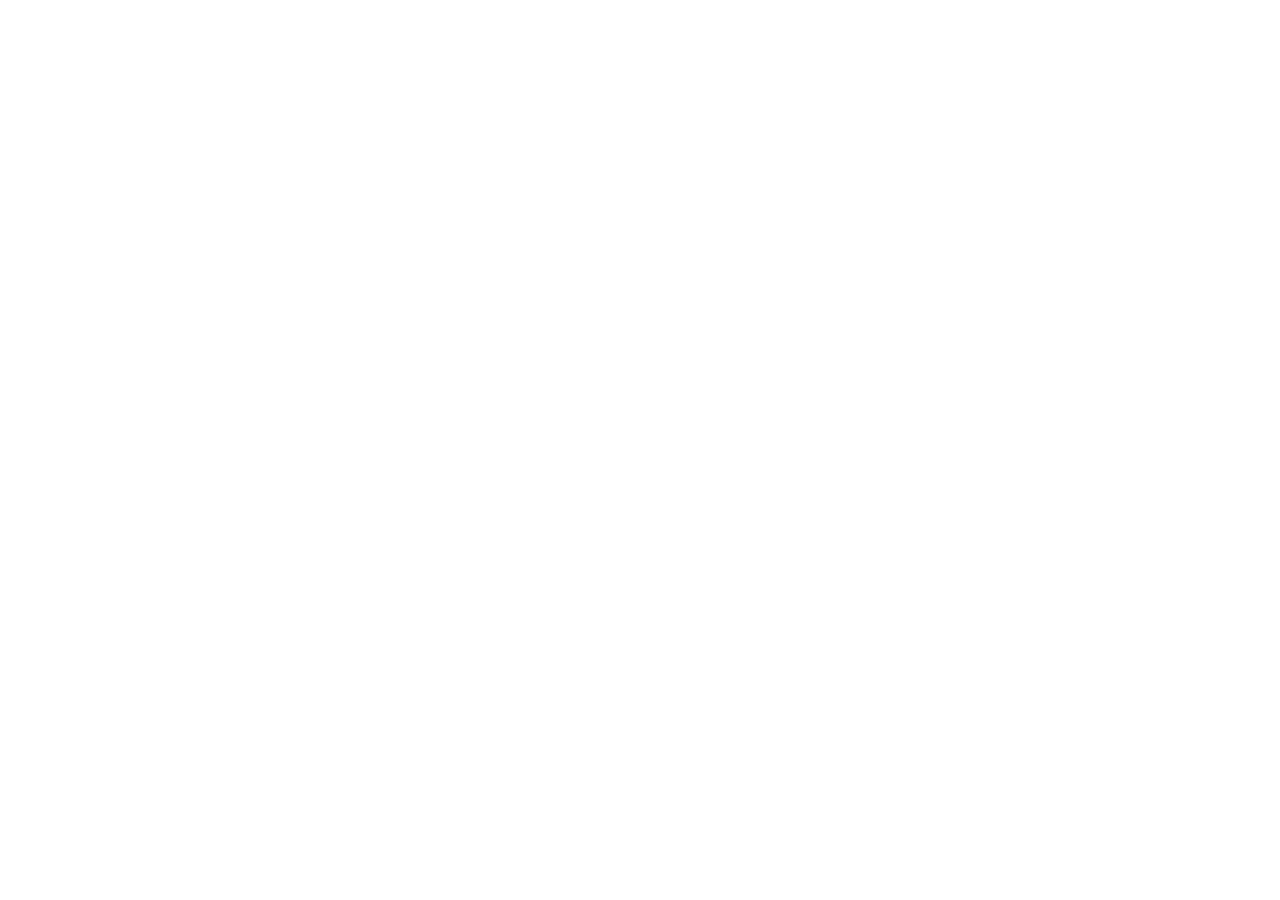
==== commit 88c309ed: "Сайт переехал на doveron.ru Co-Authored-By: Claude Opus 5.5 <noreply@anthropic.com>" ====
--- a/index.html
+++ b/index.html
@@ -1,6 +1 @@
-<!DOCTYPE html><html lang="ru"><head><meta charset="UTF-8"><meta name="viewport" content="width=device-width, initial-scale=1"><title>Verity — независимый шлюз для ИИ-агентов бизнеса</title><meta name="description" content="Все ИИ-агенты компании подключаются к 1С, Битрикс24, amoCRM и МоемуСкладу через Verity, работают сообща, а каждое их действие проверяется по вашим данным."><meta name="theme-color" content="#090c10"><link rel="icon" type="image/svg+xml" href="data:image/svg+xml,%3Csvg xmlns='http://www.w3.org/2000/svg' viewBox='0 0 64 64'%3E%3Crect width='64' height='64' rx='18' fill='%23454cee'/%3E%3Cpath d='M16 31l11 12 22-25' fill='none' stroke='white' stroke-width='7' stroke-linecap='round' stroke-linejoin='round'/%3E%3C/svg%3E"><link rel="stylesheet" href="styles.css"><link rel="stylesheet" href="system.css"><link rel="stylesheet" href="platform.css"></head><body class="electric-theme"><a class="skip" href="#main">К содержанию</a><header class="header tech-header"><div class="nav wrap"><a class="brand" href="index.html" aria-label="Verity — на главную"><span class="brand-mark" aria-hidden="true">v.</span>verity<span class="brand-dot">.</span></a><nav id="main-nav" aria-label="Основная навигация"><a href="index.html#pain">Проблема</a><a href="index.html#example">Пример</a><a href="index.html#problems">Преимущества</a><a href="index.html#pricing">Цены</a><a href="how-it-works.html">Как работает</a></nav><button class="menu-toggle" aria-label="Открыть меню" aria-expanded="false" aria-controls="main-nav"><span></span><span></span></button></div></header>
-<main id="main">
-<section class="hero-stage tech-hero"><div class="aurora" aria-hidden="true"></div><button class="motion-toggle hero-motion" aria-label="Приостановить анимацию" aria-pressed="false"><span aria-hidden="true">Ⅱ</span></button><div class="hero-grid wrap">
-<div class="hero-copy"><div class="kicker"><span class="kicker-line"></span> VERITY / НЕЗАВИСИМЫЙ ШЛЮЗ ДЛЯ ИИ-АГЕНТОВ</div><h1>Одно подключение. <br>Любые агенты. <br><span class="gradient-text">Каждое действие проверено.</span></h1><p>Verity подключает все ИИ-агенты вашей компании к 1С, Битрикс24, amoCRM, МоемуСкладу и ещё 1000+ сервисам через одну точку. Агенты работают как одна команда, а каждое их действие автоматически проверяется по вашим данным — до того, как ошибка обойдётся в деньги.</p><div class="hero-actions"><button class="button dark" data-audit>Включить контроль агентов <span aria-hidden="true">↗</span></button><a class="plain-link" href="#example">Смотреть на примере <span aria-hidden="true">↓</span></a></div><div class="hero-note">Бесплатно до 2 000 проверок · серверы в РФ · любые модели</div></div>
-</div></section><section class="vx vx-section pain" id="pain"><div class="wrap"><div class="vx-head"><div><span class="kicker">ПРОБЛЕМА</span><h2>Почему ИИ-агентам <br><span class="gradient-warn">до сих пор не доверяют работу.</span></h2></div><p>Агенты уже умеют отвечать клиентам, ставить резервы и выставлять счета. Но в бизнесе у них нет права на ошибку: одна неверная цена или утечка данных — и компания возвращает всё людям.</p></div><div class="loop"><span class="loop-track" aria-hidden="true"><i></i></span><div><span class="loop-dot">01</span><strong>Запустили агента</strong><p>Дали доступ к CRM и складу, ждут экономии</p></div><div><span class="loop-dot">02</span><strong>Первая ошибка</strong><p>Пообещал скидку 15% и товар, которого нет</p></div><div><span class="loop-dot">03</span><strong>Фильтра не было</strong><p>Ошибка дошла до клиента — исправлять поздно</p></div><div><span class="loop-dot">04</span><strong>Доверие потеряно</strong><p>Агенту оставили только чат и тексты</p></div><div><span class="loop-dot">05</span><strong>«ИИ не работает»</strong><p>Деньги, склад и клиенты снова на людях</p></div></div><div class="risk-grid"><article class="risk" style="--i:0"><div class="risk-top"><span class="risk-ico"><svg viewBox="0 0 24 24" fill="none" stroke="currentColor" stroke-width="1.5" stroke-linecap="round" stroke-linejoin="round" aria-hidden="true"><path d="M4 5h16v11H9l-5 4z"/><path d="M10 9.5a2 2 0 1 1 2.8 1.8c-.5.3-.8.7-.8 1.2M12 14.5h.01"/></svg></span><span class="risk-tag"><b>RISK_01</b>ГАЛЛЮЦИНАЦИИ</span></div><h3>Агент уверенно ошибается</h3><p>Выдумывает остаток, цену, скидку или срок доставки. Ошибка звучит так же убедительно, как правда.</p><div class="risk-fix"><span>VERITY FILTER</span><p>Сверка каждого факта с 1С, МоимСкладом и CRM — до отправки клиенту.</p></div></article><article class="risk" style="--i:1"><div class="risk-top"><span class="risk-ico"><svg viewBox="0 0 24 24" fill="none" stroke="currentColor" stroke-width="1.5" stroke-linecap="round" stroke-linejoin="round" aria-hidden="true"><path d="M12 3 2.5 20h19z"/><path d="M12 10v4M12 17h.01"/></svg></span><span class="risk-tag"><b>RISK_02</b>НЕТ ПРАВА НА ОШИБКУ</span></div><h3>Исправиться — уже поздно</h3><p>Агент исправится, если указать ему на ошибку. Но когда клиент уже получил неверную цену, а счёт ушёл — исправлять нечего.</p><div class="risk-fix"><span>VERITY FILTER</span><p>Независимый фильтр перед каждым действием: ошибка ловится до выполнения, агент исправляется до клиента.</p></div></article><article class="risk" style="--i:2"><div class="risk-top"><span class="risk-ico"><svg viewBox="0 0 24 24" fill="none" stroke="currentColor" stroke-width="1.5" stroke-linecap="round" stroke-linejoin="round" aria-hidden="true"><path d="M12 4v16M5 20h14M6 8h12M6 8l-3 6a3 3 0 0 0 6 0zM18 8l-3 6a3 3 0 0 0 6 0z"/></svg></span><span class="risk-tag"><b>RISK_03</b>НЕТ НЕЗАВИСИМОЙ ПРОВЕРКИ</span></div><h3>Агент проверяет сам себя</h3><p>Поставщик агента оценивает свою работу сам. Бизнес не видит, на что агент опирался и почему так решил.</p><div class="risk-fix"><span>VERITY FILTER</span><p>Независимый контролёр для агентов любых поставщиков и история каждого решения.</p></div></article><article class="risk" style="--i:3"><div class="risk-top"><span class="risk-ico"><svg viewBox="0 0 24 24" fill="none" stroke="currentColor" stroke-width="1.5" stroke-linecap="round" stroke-linejoin="round" aria-hidden="true"><circle cx="8" cy="15" r="4"/><path d="m11 12 8-8M16 7l2 2M14 9l2 2"/></svg></span><span class="risk-tag"><b>RISK_04</b>ИЗБЫТОЧНЫЙ ДОСТУП</span></div><h3>Ключ от системы — ключ ко всему</h3><p>Доступ к 1С или CRM позволяет агенту удалить сделку, изменить цену или выставить счёт на любую сумму.</p><div class="risk-fix"><span>VERITY FILTER</span><p>Права и лимиты для каждого агента. Лишнее действие останавливается до выполнения.</p></div></article><article class="risk" style="--i:4"><div class="risk-top"><span class="risk-ico"><svg viewBox="0 0 24 24" fill="none" stroke="currentColor" stroke-width="1.5" stroke-linecap="round" stroke-linejoin="round" aria-hidden="true"><rect x="5" y="10" width="14" height="10" rx="2"/><path d="M8 10V7a4 4 0 0 1 7.5-2"/><path d="M12 14v2"/></svg></span><span class="risk-tag"><b>RISK_05</b>УТЕЧКИ И УЯЗВИМОСТИ</span></div><h3>Данные уходят не туда</h3><p>Агент может выдать клиенту чужие данные, отправить персональные данные во внешнюю модель или выполнить вредоносную инструкцию из сообщения.</p><div class="risk-fix"><span>VERITY FILTER</span><p>Шифрование ключей и данных, маскирование персональных данных, защита от вредоносных инструкций, хранение в РФ по 152-ФЗ.</p></div></article><article class="risk" style="--i:5"><div class="risk-top"><span class="risk-ico"><svg viewBox="0 0 24 24" fill="none" stroke="currentColor" stroke-width="1.5" stroke-linecap="round" stroke-linejoin="round" aria-hidden="true"><circle cx="5" cy="6" r="2"/><circle cx="19" cy="6" r="2"/><circle cx="5" cy="18" r="2"/><circle cx="19" cy="18" r="2"/><path d="M7 6h10M7 18h10M5 8v8M19 8v8" stroke-dasharray="2 2.5"/></svg></span><span class="risk-tag"><b>RISK_06</b>НЕТ ОБЩЕЙ СВЯЗИ</span></div><h3>Агенты не работают вместе</h3><p>Агенты поддержки, склада и учёта от разных поставщиков — разные форматы, ключи и подключения. Связать их — месяцы разработки.</p><div class="risk-fix"><span>VERITY FILTER</span><p>Одна точка для всех агентов и 1000+ сервисов: задачи передаются между агентами за секунды.</p></div></article></div><div class="pain-result"><p>Агентам не хватает не ума, а <b>независимого фильтра</b>: проверки до действия, защиты данных и одной точки, через которую они работают вместе.</p><button class="button dark" data-audit>Включить контроль <span aria-hidden="true">↗</span></button></div></div></section><section class="vx vx-section ex" id="example"><div class="wrap"><div class="vx-head"><div><span class="kicker">НА ПРИМЕРЕ / ТРИ АГЕНТА · ЧЕТЫРЕ СИСТЕМЫ · ОДИН ШЛЮЗ</span><h2>Одна заявка. <br><span class="gradient-text">Каждый шаг — через Verity.</span></h2></div><p>Агенты разных компаний обслуживают клиента вместе: поддержка, склад и учёт. Verity передаёт задачи между ними, а агент-контролёр проверяет права, сверяет данные и сам решает — разрешить или вернуть на исправление. Человек нужен только в крайнем случае.</p></div><div data-ex><div class="ex-tabs" role="tablist" aria-label="Сценарий примера"><button role="tab" aria-selected="true" data-ex-case="order">Заказ и счёт</button><button role="tab" aria-selected="false" tabindex="-1" data-ex-case="error">Агент ошибся</button><button role="tab" aria-selected="false" tabindex="-1" data-ex-case="rights">Действие без прав</button><button role="tab" aria-selected="false" tabindex="-1" data-ex-case="edge">Крайний случай</button></div><div class="ex-board"><div class="ex-client"><div class="ex-bubble" data-ex-in><span></span><p></p></div><div class="ex-bubble is-empty" data-ex-out><span></span><p></p></div></div><div class="ex-grid"><div class="ex-col ex-col-agents"><b>ИИ-АГЕНТЫ</b><div class="ex-node" data-ex-node="support"><span class="ex-av" aria-hidden="true">✳</span><div><strong>Агент поддержки</strong><small>YandexGPT · отвечает клиентам</small></div></div><div class="ex-node" data-ex-node="stock"><span class="ex-av" aria-hidden="true">▣</span><div><strong>Агент склада</strong><small>Свой агент · остатки и резервы</small></div></div><div class="ex-node" data-ex-node="account"><span class="ex-av" aria-hidden="true">₽</span><div><strong>Агент учёта</strong><small>GigaChat · счета и документы</small></div></div></div><div class="ex-hub" data-ex-hub><span class="ex-hub-mark" aria-hidden="true">v.</span><strong>Агент-контролёр Verity</strong><div class="ex-hub-steps"><div data-hub="rights"><i>·</i>Права агента</div><div data-hub="data"><i>·</i>Сверка с вашими данными</div><div data-hub="rule"><i>·</i>Правила и лимиты</div></div><div class="ex-hub-verdict" data-ex-verdict>ОЖИДАЕТ ЗАПРОСА</div></div><div class="ex-col ex-col-systems"><b>ВАШИ СИСТЕМЫ</b><div class="ex-node" data-ex-node="bitrix"><img src="assets/integrations/bitrix24.svg" alt="" width="32" height="32"><div><strong>Битрикс24</strong><small>Чаты и обращения</small></div></div><div class="ex-node" data-ex-node="amo"><img src="assets/integrations/amocrm.png" alt="" width="32" height="32"><div><strong>amoCRM</strong><small>Клиенты и сделки</small></div></div><div class="ex-node" data-ex-node="sklad"><img src="assets/integrations/moysklad.png" alt="" width="32" height="32"><div><strong>МойСклад</strong><small>Остатки и резервы</small></div></div><div class="ex-node" data-ex-node="onec"><img src="assets/integrations/1c.svg" alt="" width="32" height="32"><div><strong>1С</strong><small>Счета и цены</small></div></div></div><div class="ex-tg" data-ex-tg aria-hidden="true"><span><img src="assets/integrations/telegram.png" alt="">Verity · крайний случай</span><p></p><div><b></b><b></b></div></div></div><div class="ex-log"><div class="ex-log-head"><span>ИСТОРИЯ ДЕЙСТВИЙ</span><span>ДЕЙСТВИЕ · ПРОВЕРКА · РЕШЕНИЕ</span></div><ol data-ex-log></ol></div><div class="ex-foot"><div class="ex-sum"><div><span>ПРОВЕРОК</span><strong data-sum-checks>0</strong></div><div><span>СТОИМОСТЬ</span><strong data-sum-cost>0 ₽</strong></div><div><span>ОСТАНОВЛЕНО ОШИБОК</span><strong data-sum-stop>0</strong></div><div><span>БЕЗ ЧЕЛОВЕКА</span><strong data-sum-human>—</strong></div></div><div class="ex-controls"><button class="ex-step" data-ex-next>Шаг →</button><button class="ex-play" data-ex-play><span aria-hidden="true">▷</span><span>Запустить пример</span></button></div></div><p class="visually-hidden" role="status" aria-live="polite" data-ex-live></p></div><p class="ex-note">Демонстрационные данные. Стоимость по тарифу: чтение 0,15 ₽, действие 0,85 ₽, проверка текста 1,2 ₽.</p></div></div></section><section class="vx vx-section" id="before-after"><div class="wrap"><div class="vx-head"><div><span class="kicker">10 АГЕНТОВ · 4 СИСТЕМЫ</span><h2>Без шлюза — паутина. <br><span class="gradient-text">С Verity — одна дверь.</span></h2></div><p>Когда у компании появляется десяток агентов, каждый подключается к каждой системе отдельно. Verity превращает это в одно управляемое подключение.</p></div><div class="ba-grid"><article class="ba-card is-bad"><span>БЕЗ VERITY</span><h3><b>40</b> отдельных подключений</h3><svg data-ba="mesh" role="img" aria-label="10 агентов подключены к 4 системам напрямую: 40 связей"></svg><ul><li>Ключи от систем лежат в коде каждого агента</li><li>Агенты не знают друг о друге и не передают задачи</li><li>Один клиент — разные записи в amoCRM и 1С</li><li>После ошибки — расследование по 10 разным логам</li></ul></article><article class="ba-card is-good"><span>С VERITY</span><h3><b>14</b> подключений и одна история</h3><svg data-ba="hub" role="img" aria-label="10 агентов и 4 системы подключены через один шлюз Verity: 14 связей"></svg><ul><li>Ключи хранятся в Verity, агент отключается одной кнопкой</li><li>Агенты передают задачи друг другу по общим правилам</li><li>Один клиент и один товар во всех системах</li><li>Каждое действие проверено и записано</li></ul></article></div></div></section><section class="integrations-section" id="integrations"><div class="wrap integration-heading"><div><span class="kicker">1000+ ИНТЕГРАЦИЙ / ОДНА ТОЧКА ПОДКЛЮЧЕНИЯ</span><h2>Весь ваш стек. <br><span class="gradient-text">Теперь доступен всем агентам.</span></h2></div><p>Учёт, CRM, коммуникации, модели и безопасность. <br>Verity связывает инструменты бизнеса со всеми агентами — <br class="desktop-only"> и добавляет независимый контроль между ними.</p></div><div class="integration-universe"><div class="integration-glow" aria-hidden="true"></div><div tabindex="0" class="integration-lane lane-0"><div class="integration-track"><ul aria-label="Интеграции: группа 1"><li class="integration-chip"><span class="integration-icon"><img src="assets/integrations/1c.svg" alt="" width="40" height="40" loading="eager"></span><span>1С</span></li><li class="integration-chip"><span class="integration-icon"><img src="assets/integrations/bitrix24.svg" alt="" width="40" height="40" loading="eager"></span><span>Битрикс24</span></li><li class="integration-chip"><span class="integration-icon"><img src="assets/integrations/amocrm.png" alt="" width="40" height="40" loading="eager"></span><span>amoCRM</span></li><li class="integration-chip"><span class="integration-icon"><img src="assets/integrations/moysklad.png" alt="" width="40" height="40" loading="eager"></span><span>МойСклад</span></li><li class="integration-chip"><span class="integration-icon"><img src="assets/integrations/retailcrm.svg" alt="" width="40" height="40" loading="eager"></span><span>retailCRM</span></li><li class="integration-chip"><span class="integration-icon"><img src="assets/integrations/insales.svg" alt="" width="40" height="40" loading="eager"></span><span>InSales</span></li><li class="integration-chip"><span class="integration-icon"><img src="assets/integrations/wildberries.svg" alt="" width="40" height="40" loading="eager"></span><span>Wildberries</span></li><li class="integration-chip"><span class="integration-icon"><img src="assets/integrations/ozon.jpg" alt="" width="40" height="40" loading="eager"></span><span>Ozon</span></li><li class="integration-chip"><span class="integration-icon"><img src="assets/integrations/yandex-market.png" alt="" width="40" height="40" loading="eager"></span><span>Яндекс Маркет</span></li></ul><ul aria-hidden="true"><li class="integration-chip"><span class="integration-icon"><img src="assets/integrations/1c.svg" alt="" width="40" height="40" loading="eager"></span><span>1С</span></li><li class="integration-chip"><span class="integration-icon"><img src="assets/integrations/bitrix24.svg" alt="" width="40" height="40" loading="eager"></span><span>Битрикс24</span></li><li class="integration-chip"><span class="integration-icon"><img src="assets/integrations/amocrm.png" alt="" width="40" height="40" loading="eager"></span><span>amoCRM</span></li><li class="integration-chip"><span class="integration-icon"><img src="assets/integrations/moysklad.png" alt="" width="40" height="40" loading="eager"></span><span>МойСклад</span></li><li class="integration-chip"><span class="integration-icon"><img src="assets/integrations/retailcrm.svg" alt="" width="40" height="40" loading="eager"></span><span>retailCRM</span></li><li class="integration-chip"><span class="integration-icon"><img src="assets/integrations/insales.svg" alt="" width="40" height="40" loading="eager"></span><span>InSales</span></li><li class="integration-chip"><span class="integration-icon"><img src="assets/integrations/wildberries.svg" alt="" width="40" height="40" loading="eager"></span><span>Wildberries</span></li><li class="integration-chip"><span class="integration-icon"><img src="assets/integrations/ozon.jpg" alt="" width="40" height="40" loading="eager"></span><span>Ozon</span></li><li class="integration-chip"><span class="integration-icon"><img src="assets/integrations/yandex-market.png" alt="" width="40" height="40" loading="eager"></span><span>Яндекс Маркет</span></li></ul></div></div><div tabindex="0" class="integration-lane lane-1"><div class="integration-track"><ul aria-label="Интеграции: группа 2"><li class="integration-chip"><span class="integration-icon"><img src="assets/integrations/avito.png" alt="" width="40" height="40" loading="eager"></span><span>Авито</span></li><li class="integration-chip"><span class="integration-icon"><img src="assets/integrations/telegram.png" alt="" width="40" height="40" loading="eager"></span><span>Telegram</span></li><li class="integration-chip"><span class="integration-icon"><img src="assets/integrations/whatsapp.svg" alt="" width="40" height="40" loading="eager"></span><span>WhatsApp</span></li><li class="integration-chip"><span class="integration-icon"><img src="assets/integrations/vk.png" alt="" width="40" height="40" loading="eager"></span><span>VK</span></li><li class="integration-chip"><span class="integration-icon"><img src="assets/integrations/jivo.svg" alt="" width="40" height="40" loading="eager"></span><span>Jivo</span></li><li class="integration-chip"><span class="integration-icon"><img src="assets/integrations/webim.svg" alt="" width="40" height="40" loading="eager"></span><span>Webim</span></li><li class="integration-chip"><span class="integration-icon"><img src="assets/integrations/chat2desk.svg" alt="" width="40" height="40" loading="eager"></span><span>Chat2Desk</span></li><li class="integration-chip"><span class="integration-icon"><img src="assets/integrations/voximplant.ico" alt="" width="40" height="40" loading="eager"></span><span>Voximplant</span></li><li class="integration-chip"><span class="integration-icon"><img src="assets/integrations/uis.png" alt="" width="40" height="40" loading="eager"></span><span>UIS</span></li></ul><ul aria-hidden="true"><li class="integration-chip"><span class="integration-icon"><img src="assets/integrations/avito.png" alt="" width="40" height="40" loading="eager"></span><span>Авито</span></li><li class="integration-chip"><span class="integration-icon"><img src="assets/integrations/telegram.png" alt="" width="40" height="40" loading="eager"></span><span>Telegram</span></li><li class="integration-chip"><span class="integration-icon"><img src="assets/integrations/whatsapp.svg" alt="" width="40" height="40" loading="eager"></span><span>WhatsApp</span></li><li class="integration-chip"><span class="integration-icon"><img src="assets/integrations/vk.png" alt="" width="40" height="40" loading="eager"></span><span>VK</span></li><li class="integration-chip"><span class="integration-icon"><img src="assets/integrations/jivo.svg" alt="" width="40" height="40" loading="eager"></span><span>Jivo</span></li><li class="integration-chip"><span class="integration-icon"><img src="assets/integrations/webim.svg" alt="" width="40" height="40" loading="eager"></span><span>Webim</span></li><li class="integration-chip"><span class="integration-icon"><img src="assets/integrations/chat2desk.svg" alt="" width="40" height="40" loading="eager"></span><span>Chat2Desk</span></li><li class="integration-chip"><span class="integration-icon"><img src="assets/integrations/voximplant.ico" alt="" width="40" height="40" loading="eager"></span><span>Voximplant</span></li><li class="integration-chip"><span class="integration-icon"><img src="assets/integrations/uis.png" alt="" width="40" height="40" loading="eager"></span><span>UIS</span></li></ul></div></div><div tabindex="0" class="integration-lane lane-2"><div class="integration-track"><ul aria-label="Интеграции: группа 3"><li class="integration-chip"><span class="integration-icon"><img src="assets/integrations/gigachat.svg" alt="" width="40" height="40" loading="eager"></span><span>GigaChat</span></li><li class="integration-chip"><span class="integration-icon"><img src="assets/integrations/yandexgpt.svg" alt="" width="40" height="40" loading="eager"></span><span>YandexGPT</span></li><li class="integration-chip"><span class="integration-icon"><img src="assets/integrations/kontur.svg" alt="" width="40" height="40" loading="eager"></span><span>Контур</span></li><li class="integration-chip"><span class="integration-icon"><img src="assets/integrations/sbis.svg" alt="" width="40" height="40" loading="eager"></span><span>СБИС / Saby</span></li><li class="integration-chip"><span class="integration-icon"><img src="assets/integrations/diadoc.svg" alt="" width="40" height="40" loading="eager"></span><span>Диадок</span></li><li class="integration-chip"><span class="integration-icon wide-icon"><img src="assets/integrations/maxpatrol-siem.svg" alt="MaxPatrol SIEM" width="40" height="40" loading="eager"></span><span>MaxPatrol SIEM</span></li><li class="integration-chip"><span class="integration-icon dark-icon"><img src="assets/integrations/kuma.svg" alt="" width="40" height="40" loading="eager"></span><span>KUMA</span></li><li class="integration-chip"><span class="integration-icon"><img src="assets/integrations/rusiem.svg" alt="" width="40" height="40" loading="eager"></span><span>RuSIEM</span></li></ul><ul aria-hidden="true"><li class="integration-chip"><span class="integration-icon"><img src="assets/integrations/gigachat.svg" alt="" width="40" height="40" loading="eager"></span><span>GigaChat</span></li><li class="integration-chip"><span class="integration-icon"><img src="assets/integrations/yandexgpt.svg" alt="" width="40" height="40" loading="eager"></span><span>YandexGPT</span></li><li class="integration-chip"><span class="integration-icon"><img src="assets/integrations/kontur.svg" alt="" width="40" height="40" loading="eager"></span><span>Контур</span></li><li class="integration-chip"><span class="integration-icon"><img src="assets/integrations/sbis.svg" alt="" width="40" height="40" loading="eager"></span><span>СБИС / Saby</span></li><li class="integration-chip"><span class="integration-icon"><img src="assets/integrations/diadoc.svg" alt="" width="40" height="40" loading="eager"></span><span>Диадок</span></li><li class="integration-chip"><span class="integration-icon wide-icon"><img src="assets/integrations/maxpatrol-siem.svg" alt="MaxPatrol SIEM" width="40" height="40" loading="eager"></span><span>MaxPatrol SIEM</span></li><li class="integration-chip"><span class="integration-icon dark-icon"><img src="assets/integrations/kuma.svg" alt="" width="40" height="40" loading="eager"></span><span>KUMA</span></li><li class="integration-chip"><span class="integration-icon"><img src="assets/integrations/rusiem.svg" alt="" width="40" height="40" loading="eager"></span><span>RuSIEM</span></li></ul></div></div><div class="integration-convergence"><span class="convergence-line" aria-hidden="true"></span><div class="integration-hub"><span class="hub-brand">v.</span><div><span>VERITY GATEWAY</span><strong>Подключить. Проверить. Разрешить.</strong></div><span class="hub-pulse" aria-hidden="true"></span></div><span class="convergence-line" aria-hidden="true"></span></div><div class="integration-destinations"><span>Данные и инструменты</span><span>Независимая проверка</span><span>Журнал и события безопасности</span></div></div><div class="wrap integration-bottom"><p>Здесь — часть из 1000+ интеграций. Нужного сервиса нет в списке — подключим.</p><div><button class="integration-pause" data-integration-pause aria-pressed="false">Ⅱ <span>Остановить движение</span></button><button class="plain-link" data-audit>Подключить свой стек <span aria-hidden="true">↗</span></button></div></div></section><section class="vx vx-section" id="problems"><div class="wrap"><div class="vx-head"><div><span class="kicker">ПРЕИМУЩЕСТВА</span><h2>Шлюз, связь и охрана <br><span class="gradient-text">для всех агентов компании.</span></h2></div><p>Одна точка, через которую все агенты подключаются к 1000+ сервисам и работают вместе, — и независимый контроль каждого их действия. Ради этого бизнесу можно доверить агентам деньги, склад и клиентов.</p></div><div class="adv-grid"><article class="is-key"><span>01</span><h3>Одна точка подключения</h3><p>Агент подключается один раз и получает доступ ко всем системам компании — в рамках своей роли.</p></article><article class="is-key"><span>02</span><h3>Агенты работают сообща</h3><p>Поддержка передаёт задачу складу, склад — учёту. Через шлюз, по одним правилам и с одной историей.</p></article><article class="is-key"><span>03</span><h3>Решения без человека</h3><p>Агент-контролёр сам проверяет, останавливает и разрешает по правам и лимитам. Человек — только в крайнем случае.</p></article><article class="is-key"><span>04</span><h3>Проверка по вашим данным</h3><p>Остаток, цена, скидка и сумма сверяются с 1С и МоимСкладом до того, как ответ ушёл клиенту.</p></article><article><span>05</span><h3>Независимость</h3><p>Мы не делаем своих агентов и не продаём модель — поэтому одинаково честно проверяем всех.</p></article><article><span>06</span><h3>Один клиент во всех системах</h3><p>Иванов в amoCRM, Битриксе и 1С — один клиент. Товар в МоёмСкладе и 1С — один товар.</p></article><article><span>07</span><h3>Полная история действий</h3><p>Кто, что, когда и по какому правилу. Ответ на «кто разрешил скидку 30%?» — за секунды.</p></article><article><span>08</span><h3>Защита данных</h3><p>Шифрование ключей и данных, маскирование персональных данных, защита от вредоносных инструкций. Серверы в РФ, 152-ФЗ.</p></article></div><div class="adv-not"><b>ЧЕГО МЫ НЕ ДЕЛАЕМ</b><span>Не создаём рабочих агентов — только контролёра</span><span>Не обещаем 100% — снижаем риск и показываем каждое действие</span></div></div></section><section class="system-section" id="system-map" data-system data-scenario="good" data-phase="ready"><div class="wrap"><div class="system-heading"><div><span class="kicker">КАК УСТРОЕН VERITY</span><h2><span class="gradient-text">Независимый контроль.</span><br>Между ИИ и вашим бизнесом.</h2></div><p>Агент предлагает. Источники подтверждают. <br>Контролёр решает сам — человек только в крайнем случае.</p></div><div class="system-controls"><div class="system-cases" role="tablist" aria-label="Пример работы шлюза"><button role="tab" id="system-case-good" data-system-case="good" aria-selected="true" aria-controls="system-case-panel">Всё подтверждено</button><button role="tab" id="system-case-fact" data-system-case="fact" aria-selected="false" tabindex="-1" aria-controls="system-case-panel">Ошибка в ответе</button><button role="tab" id="system-case-permission" data-system-case="permission" aria-selected="false" tabindex="-1" aria-controls="system-case-panel">Нет прав</button><button role="tab" id="system-case-offline" data-system-case="offline" aria-selected="false" tabindex="-1" aria-controls="system-case-panel">Источник недоступен</button></div><button class="system-tour-start" data-tour-start><span aria-hidden="true">▷</span> Пройти туториал</button></div><div class="system-tour-panel" data-tour-panel hidden><div class="tour-copy"><span data-tour-counter>ШАГ 1 ИЗ 4</span><h3 data-tour-title>Агент предлагает ответ</h3><p data-tour-copy></p></div><div class="tour-navigation"><div class="tour-dots" role="group" aria-label="Шаг туториала"><button data-tour-step="0" aria-label="Шаг 1: запрос агента" aria-current="step">1</button><button data-tour-step="1" aria-label="Шаг 2: источник">2</button><button data-tour-step="2" aria-label="Шаг 3: правило">3</button><button data-tour-step="3" aria-label="Шаг 4: решение">4</button></div><div><button data-tour-prev>← Назад</button><button data-tour-next>Далее →</button><button data-tour-close aria-label="Закрыть туториал">×</button></div></div></div><div class="system-board"><svg class="system-wires" viewBox="0 0 1200 620" preserveAspectRatio="none" aria-hidden="true"><path class="system-loop" d="M95 480 V53 Q95 25 123 25 H1077 Q1105 25 1105 53 V565 Q1105 595 1077 595 H123 Q95 595 95 565 V480"/><path class="system-wire wire-agent" d="M360 140 H405 Q444 140 444 180 V270 Q444 310 475 310"/><path class="system-signal signal-agent" d="M360 140 H405 Q444 140 444 180 V270 Q444 310 475 310"/><path class="system-wire wire-data" d="M360 310 H475"/><path class="system-signal signal-data" d="M360 310 H475"/><path class="system-wire wire-rules" d="M360 480 H405 Q444 480 444 440 V350 Q444 310 475 310"/><path class="system-signal signal-rules" d="M360 480 H405 Q444 480 444 440 V350 Q444 310 475 310"/><path class="system-wire wire-allow" d="M725 310 H758 Q796 310 796 270 V180 Q796 140 836 140 H840"/><path class="system-signal signal-allow" d="M725 310 H758 Q796 310 796 270 V180 Q796 140 836 140 H840"/><path class="system-wire wire-block" d="M725 310 H840"/><path class="system-signal signal-block" d="M725 310 H840"/><path class="system-wire wire-human" d="M725 310 H758 Q796 310 796 350 V440 Q796 480 836 480 H840"/><path class="system-signal signal-human" d="M725 310 H758 Q796 310 796 350 V440 Q796 480 836 480 H840"/><path class="system-loop-signal" d="M95 480 V53 Q95 25 123 25 H1077 Q1105 25 1105 53 V565 Q1105 595 1077 595 H123 Q95 595 95 565 V480"/></svg><span class="system-rail-label rail-inputs">ИСТОЧНИКИ КОНТЕКСТА</span><span class="system-rail-label rail-outputs">РЕШЕНИЕ — АВТОМАТИЧЕСКИ</span><div class="system-inputs"><button class="system-node system-input" data-system-node="agent" aria-expanded="false" aria-controls="system-inspector"><span class="system-node-icon"><svg viewBox="0 0 24 24" aria-hidden="true" fill="none" stroke="currentColor" stroke-width="1.4" stroke-linecap="round" stroke-linejoin="round"><path d="M7 9h10v10H7zM12 5v4M9 13h.01M15 13h.01M9 16h6M4 12v4m16-4v4"/></svg></span><span class="system-node-content"><strong>Ваш ИИ-агент</strong><span>Передаёт ответ или вызов инструмента</span><small>Модель и фреймворк — ваши</small></span><span class="system-node-indicator" aria-hidden="true"></span></button><button class="system-node system-input" data-system-node="data" aria-expanded="false" aria-controls="system-inspector"><span class="system-node-icon"><svg viewBox="0 0 24 24" aria-hidden="true" fill="none" stroke="currentColor" stroke-width="1.4" stroke-linecap="round" stroke-linejoin="round"><ellipse cx="12" cy="6" rx="7" ry="3"/><path d="M5 6v12c0 4 14 4 14 0V6M5 12c0 4 14 4 14 0"/></svg></span><span class="system-node-content"><strong>Ваши системы</strong><span>Дают актуальные данные через интеграции</span><small>1С · Битрикс24 · amoCRM · 1000+ сервисов</small></span><span class="system-node-indicator" aria-hidden="true"></span></button><button class="system-node system-input" data-system-node="rules" aria-expanded="false" aria-controls="system-inspector"><span class="system-node-icon"><svg viewBox="0 0 24 24" aria-hidden="true" fill="none" stroke="currentColor" stroke-width="1.4" stroke-linecap="round" stroke-linejoin="round"><path d="M5 6h14M5 12h14M5 18h14M9 3v6m6 0v6m-5 0v6"/></svg></span><span class="system-node-content"><strong>Ваши правила</strong><span>Задают права и условия выполнения</span><small>Доступы · источники · одобрения</small></span><span class="system-node-indicator" aria-hidden="true"></span></button></div><button class="system-engine" data-system-node="engine" aria-expanded="false" aria-controls="system-inspector"><span class="engine-frame" aria-hidden="true"></span><span class="engine-scan" aria-hidden="true"></span><span class="engine-mark" aria-hidden="true">v.</span><strong>Агент-контролёр</strong><span>Проверяет. Останавливает. <br>Разрешает — сам.</span><small data-engine-status>НЕЗАВИСИМЫЙ КОНТУР</small></button><div class="system-outputs"><button class="system-node system-output" data-system-node="allow" aria-expanded="false" aria-controls="system-inspector"><span class="system-node-icon"><svg viewBox="0 0 24 24" aria-hidden="true" fill="none" stroke="currentColor" stroke-width="1.4" stroke-linecap="round" stroke-linejoin="round"><path d="m5 12 4 4L19 6"/></svg></span><span class="system-node-content"><strong>Разрешить автоматически</strong><span>Проверки пройдены. Агент выполняет сам.</span><small>Основной маршрут · без человека</small></span><span class="system-node-indicator" aria-hidden="true"></span></button><button class="system-node system-output" data-system-node="block" aria-expanded="false" aria-controls="system-inspector"><span class="system-node-icon"><svg viewBox="0 0 24 24" aria-hidden="true" fill="none" stroke="currentColor" stroke-width="1.4" stroke-linecap="round" stroke-linejoin="round"><rect x="5" y="5" width="14" height="14" rx="4"/><path d="m8 8 8 8"/></svg></span><span class="system-node-content"><strong>Вернуть на исправление</strong><span>Нарушение правила — агент исправляется сам.</span><small>Автоматически, до выполнения</small></span><span class="system-node-indicator" aria-hidden="true"></span></button><button class="system-node system-output" data-system-node="human" aria-expanded="false" aria-controls="system-inspector"><span class="system-node-icon"><svg viewBox="0 0 24 24" aria-hidden="true" fill="none" stroke="currentColor" stroke-width="1.4" stroke-linecap="round" stroke-linejoin="round"><circle cx="12" cy="8" r="3"/><path d="M5 20v-2a7 7 0 0 1 14 0v2"/></svg></span><span class="system-node-content"><strong>Крайний случай — человеку</strong><span>Только когда решить автоматически нельзя.</span><small>Сбой источника · спорные данные</small></span><span class="system-node-indicator" aria-hidden="true"></span></button></div><div class="system-loop-label"><span>Общая трасса</span><span aria-hidden="true">→</span><span>Разбор командой</span><span aria-hidden="true">→</span><span>Уточнение правил</span></div></div><aside class="system-inspector" id="system-inspector" hidden><div><span data-system-inspector-label>ВНУТРИ КОНТУРА</span><h3 data-system-inspector-title></h3><p data-system-inspector-copy></p></div><button data-system-inspector-close aria-label="Закрыть описание узла">×</button></aside><div class="system-case-panel" id="system-case-panel" role="tabpanel" aria-labelledby="system-case-good"><div class="system-case-story"><div><span>01 / АГЕНТ</span><p data-system-intent>«Договор подписан»</p></div><div><span>02 / ИСТОЧНИК</span><p data-system-evidence>Диадок: подписан, подпись есть</p></div><div><span>03 / ПРАВИЛО</span><p data-system-policy>Утверждение требует подтверждения</p></div><div class="system-case-verdict"><span>04 / РЕШЕНИЕ</span><p data-system-verdict>Разрешить ответ со ссылкой на источник</p></div></div><div class="system-playbar"><p role="status" aria-live="polite" data-system-live>Запустите пример и проследите путь запроса.</p><button class="button system-run" data-system-run><span aria-hidden="true">▷</span><span data-system-run-label>Показать поток</span></button></div></div><div class="system-foot"><span>Интерактивная схема · демонстрационные данные</span><button data-system-motion aria-pressed="false">Ⅱ <span>Остановить анимацию</span></button></div></div></section><section class="vx vx-section" id="independence"><div class="wrap"><div class="vx-head"><div><span class="kicker">НЕЗАВИСИМАЯ ОЦЕНКА</span><h2>Кто делает агента, <br><span class="gradient-text">не должен сам его проверять.</span></h2></div><p>Скоро у каждой компании будет смесь агентов от разных поставщиков. Им нужен один независимый судья, который проверяет всех одинаково — на ваших данных.</p></div><div class="ind-grid"><div><div class="ind-points"><div><strong>Не продаём рабочих агентов</strong><p>Наш единственный агент — контролёр. Мы не конкурируем с теми, кого проверяем.</p></div><div><strong>Любые модели и платформы</strong><p>YandexGPT, GigaChat, Claude, собственные агенты — правила одни для всех.</p></div><div><strong>Данные принадлежат вам</strong><p>Историю, правила и сопоставления можно выгрузить в любой момент.</p></div><div><strong>Открытые правила</strong><p>Видно, какое правило сработало и почему действие остановлено.</p></div></div><p class="ind-quote">Бухгалтерию проверяет аудитор, а не сама компания. ИИ-агентов — Verity.</p></div><div class="score"><div class="score-head"><span>ТАБЕЛЬ НАДЁЖНОСТИ АГЕНТОВ</span><span>СЕНТЯБРЬ</span></div><table><thead><tr><th>Агент</th><th>Действий</th><th>Нарушений</th><th>Ошибок в фактах</th><th>Надёжность</th></tr></thead><tbody><tr><td><strong>Агент поддержки</strong><small>YandexGPT</small></td><td>12 400</td><td>18</td><td>41</td><td><span class="bar"><i style="--w:0.7%;--w:58%"></i>99,5%</span></td></tr><tr><td><strong>Агент документов</strong><small>GigaChat</small></td><td>3 100</td><td>4</td><td>7</td><td><span class="bar"><i style="--w:0.8%;--w:67%"></i>99,6%</span></td></tr><tr><td><strong>Агент склада</strong><small>Собственный</small></td><td>8 900</td><td>52</td><td>3</td><td><span class="bar"><i style="--w:0.6%;--w:50%"></i>99,4%</span></td></tr><tr><td><strong>Агент продаж</strong><small>Интегратор</small></td><td>5 600</td><td>9</td><td>12</td><td><span class="bar"><i style="--w:0.8%;--w:67%"></i>99,6%</span></td></tr></tbody></table><div class="score-foot">Пример отчёта на демонстрационных данных. Надёжность — доля действий без нарушений и ошибок.</div></div></div></div></section><section class="vx vx-section" id="pricing"><div class="wrap"><div class="vx-head"><div><span class="kicker">ЦЕНЫ</span><h2>Платите за проверки. <br><span class="gradient-text">Начните бесплатно.</span></h2></div><p>Подключение — за минуты, без внедренцев. В кабинете видно, сколько ошибок остановлено и на какую сумму.</p></div><div class="price-grid"><article class="price-card"><span>СТАРТ</span><h3>Попробовать</h3><div class="price">0 ₽</div><p>Для первого агента</p><ul><li>2 000 проверок в месяц</li><li>1 агент, 2 системы</li><li>История действий</li></ul><button class="button dark" data-audit>Начать бесплатно</button></article><article class="price-card is-main"><span>КОМАНДА</span><h3>Агенты сообща</h3><div class="price">0,7–1 ₽ <small>за проверку</small></div><p>Пакеты со скидкой за объём</p><ul><li>До 10 агентов, все системы</li><li>Передача задач между агентами</li><li>Автоматические решения контролёра</li><li>Табель надёжности агентов</li></ul><button class="button dark" data-audit>Включить контроль</button></article><article class="price-card"><span>БИЗНЕС</span><h3>Много агентов</h3><div class="price">По объёму</div><p>Для компаний и интеграторов</p><ul><li>Без лимита агентов</li><li>Сопоставление данных между системами</li><li>Аудит и выгрузка истории</li><li>Партнёрская программа для интеграторов</li></ul><button class="button dark" data-audit>Обсудить</button></article></div><div class="price-units"><div><span>Чтение данных</span><strong>от 0,15 ₽</strong></div><div><span>Действие в системе</span><strong>0,7–1 ₽</strong></div><div><span>Проверка ответа по фактам</span><strong>1–1,5 ₽</strong></div></div><p class="price-note">Предварительные условия раннего доступа.</p></div></section><section class="pilot-section wrap" id="pilot"><div class="pilot-wash" aria-hidden="true"></div><div class="pilot-content"><span class="kicker">НАЧНЁМ С ВАШИХ СИСТЕМ</span><h2>Доверьте агентам работу. <br>Контроль возьмёт Verity.</h2><p>Выберите системы, задайте права агентов и правила. <br>Первые 2 000 проверок — бесплатно.</p><button class="button dark" data-audit>Включить контроль агентов <span aria-hidden="true">↗</span></button><div class="pilot-steps"><div><span>01</span><strong>Системы</strong><p>1С, Битрикс24, amoCRM, МойСклад — авторизация за минуты</p></div><div><span>02</span><strong>Агенты</strong><p>Любые модели подключаются по одному адресу</p></div><div><span>03</span><strong>Правила</strong><p>Права и лимиты — решения принимает контролёр</p></div></div><span class="pilot-note">Ранний доступ · серверы в РФ</span></div></section>
-</main><footer class="vfoot"><div class="wrap"><div class="vfoot-top"><div><a class="brand" href="index.html">verity<span class="brand-dot">.</span></a><p>Одно подключение. Любые агенты. Каждое действие проверено.</p></div><div class="vfoot-links"><a href="legal/privacy.html">Политика обработки персональных данных</a><a href="legal/consent.html">Согласие на обработку персональных данных</a><a href="legal/offer.html">Публичная оферта</a><a href="legal/dpa.html">Соглашение об обработке данных клиентов</a><a href="how-it-works.html">Как работает</a></div></div><div class="vfoot-req"><span>ИП Туезов Д. В.</span><span>ИНН 030696970336</span><span>ОГРНИП 324030000003052</span><a href="mailto:hello@ammfund.com">hello@ammfund.com</a><span>Ранний доступ · 2026</span></div></div></footer>  <dialog id="audit-dialog" aria-labelledby="dialog-title"><button class="dialog-close" aria-label="Закрыть">×</button><span class="eyebrow">НАЧНЁМ С ВАШЕГО СЦЕНАРИЯ</span><h2 id="dialog-title">Включим контроль <br>над вашими ИИ-агентами.</h2><p>Выберем системы для подключения, источники проверки и действия, которым нужны разрешения.</p><form id="audit-form"><label>Компания<input name="company" required maxlength="120" autocomplete="organization" placeholder="Название компании"></label><label>Рабочий email<input name="email" type="email" required maxlength="180" autocomplete="email" placeholder="you@company.ru"></label><label>Сценарий интеграции<select name="scenario"><option>Подключить агентов к 1С, Битрикс24, amoCRM, МоемуСкладу</option><option>Связать нескольких агентов между собой</option><option>Права, лимиты и автоматический контроль</option><option>Проверка ответов агентов по данным</option><option>Партнёрство для интеграторов</option></select></label><label class="consent-check"><input type="checkbox" name="consent" required><span>Даю <a href="legal/consent.html" target="_blank" rel="noopener">согласие на обработку персональных данных</a> и принимаю <a href="legal/privacy.html" target="_blank" rel="noopener">политику обработки</a></span></label><p class="form-note">Демонстрационная форма: данные не отправляются. Можно скачать запрос и передать его команде продукта.</p><button class="button primary" type="submit">Скачать запрос на внедрение <span aria-hidden="true">↓</span></button><p class="form-result" role="status" hidden>Запрос подготовлен. Файл скачан на ваше устройство; данные никуда не отправлены.</p></form></dialog><script src="script.js"></script><script src="system.js"></script><script src="platform.js"></script></body></html>+<!DOCTYPE html><html lang="ru"><head><meta charset="UTF-8"><title>Doveron</title><meta name="robots" content="noindex"><link rel="canonical" href="https://doveron.ru/"><meta http-equiv="refresh" content="0; url=https://doveron.ru/"><script>location.replace("https://doveron.ru/"+location.hash)</script></head><body style="background:#090c10;color:#eef3fa;font-family:sans-serif;padding:40px">Сайт переехал: <a style="color:#8fc2ff" href="https://doveron.ru/">https://doveron.ru/</a></body></html>
